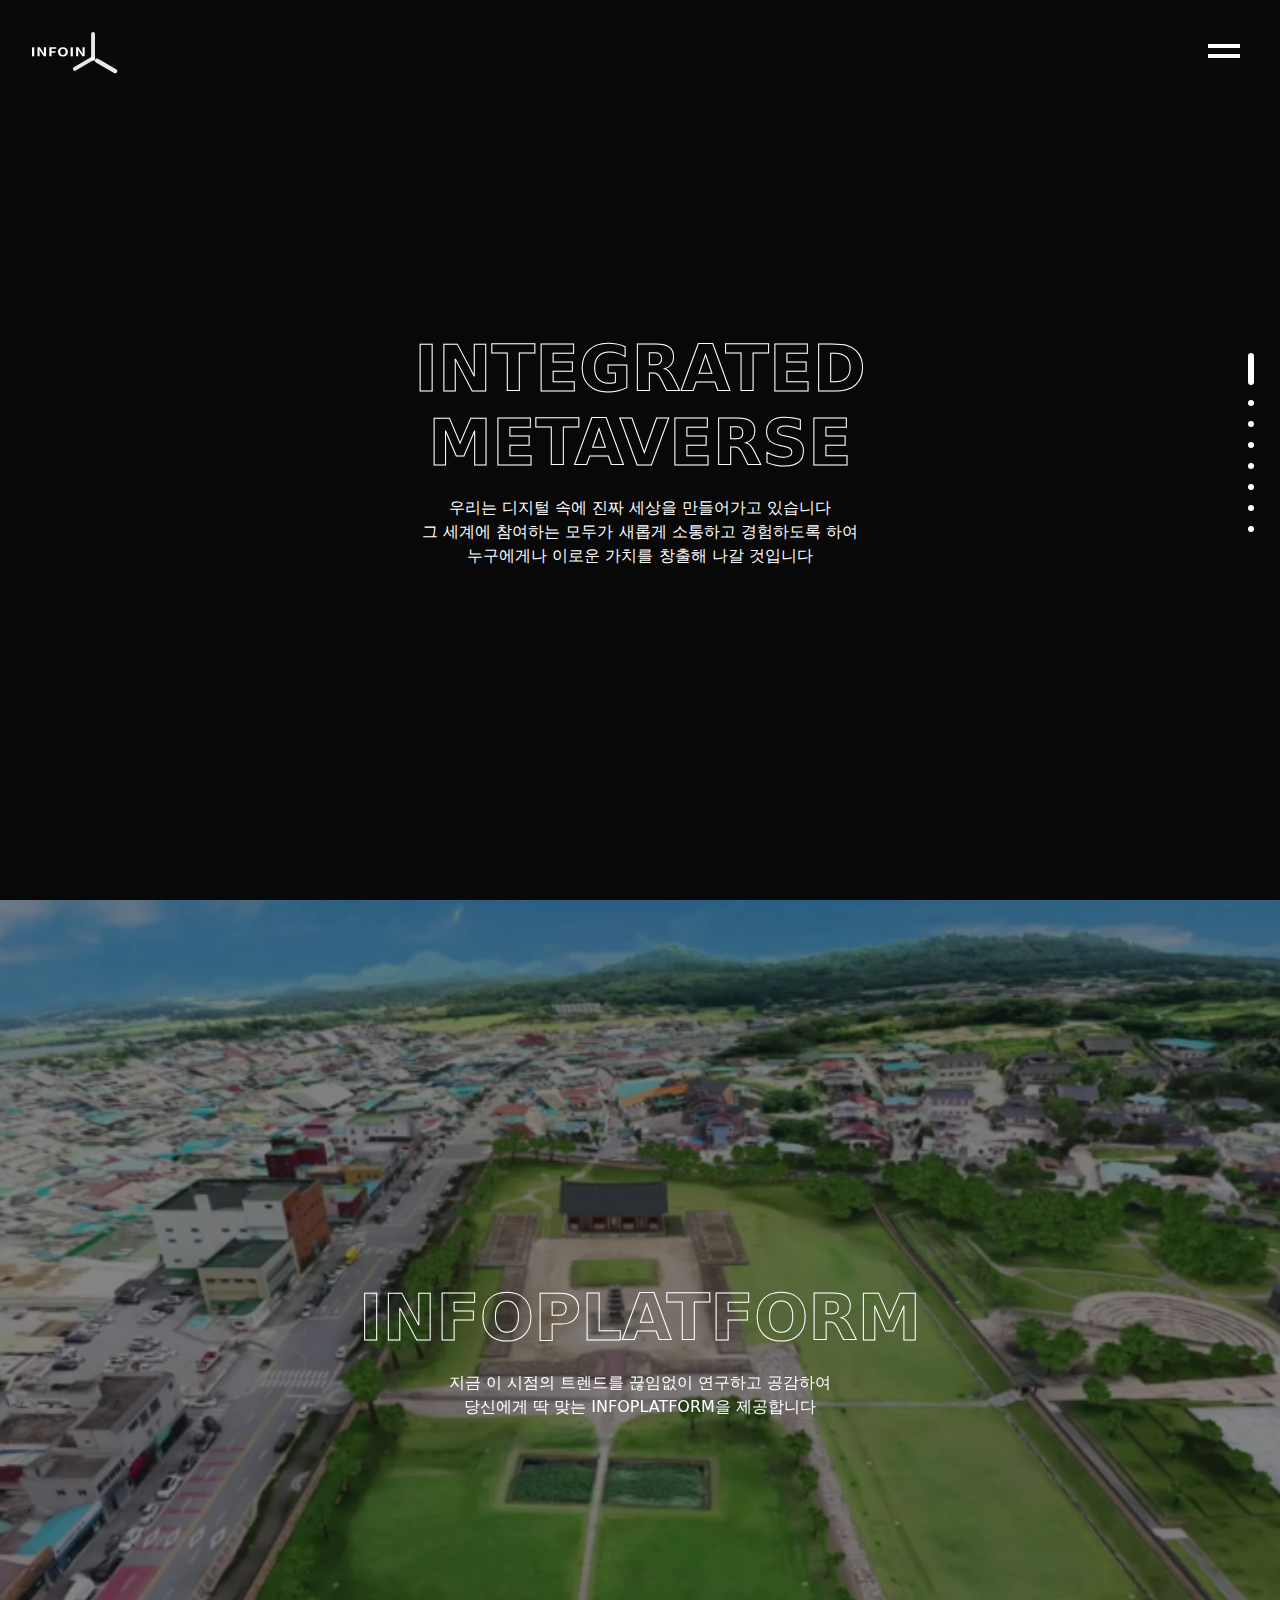
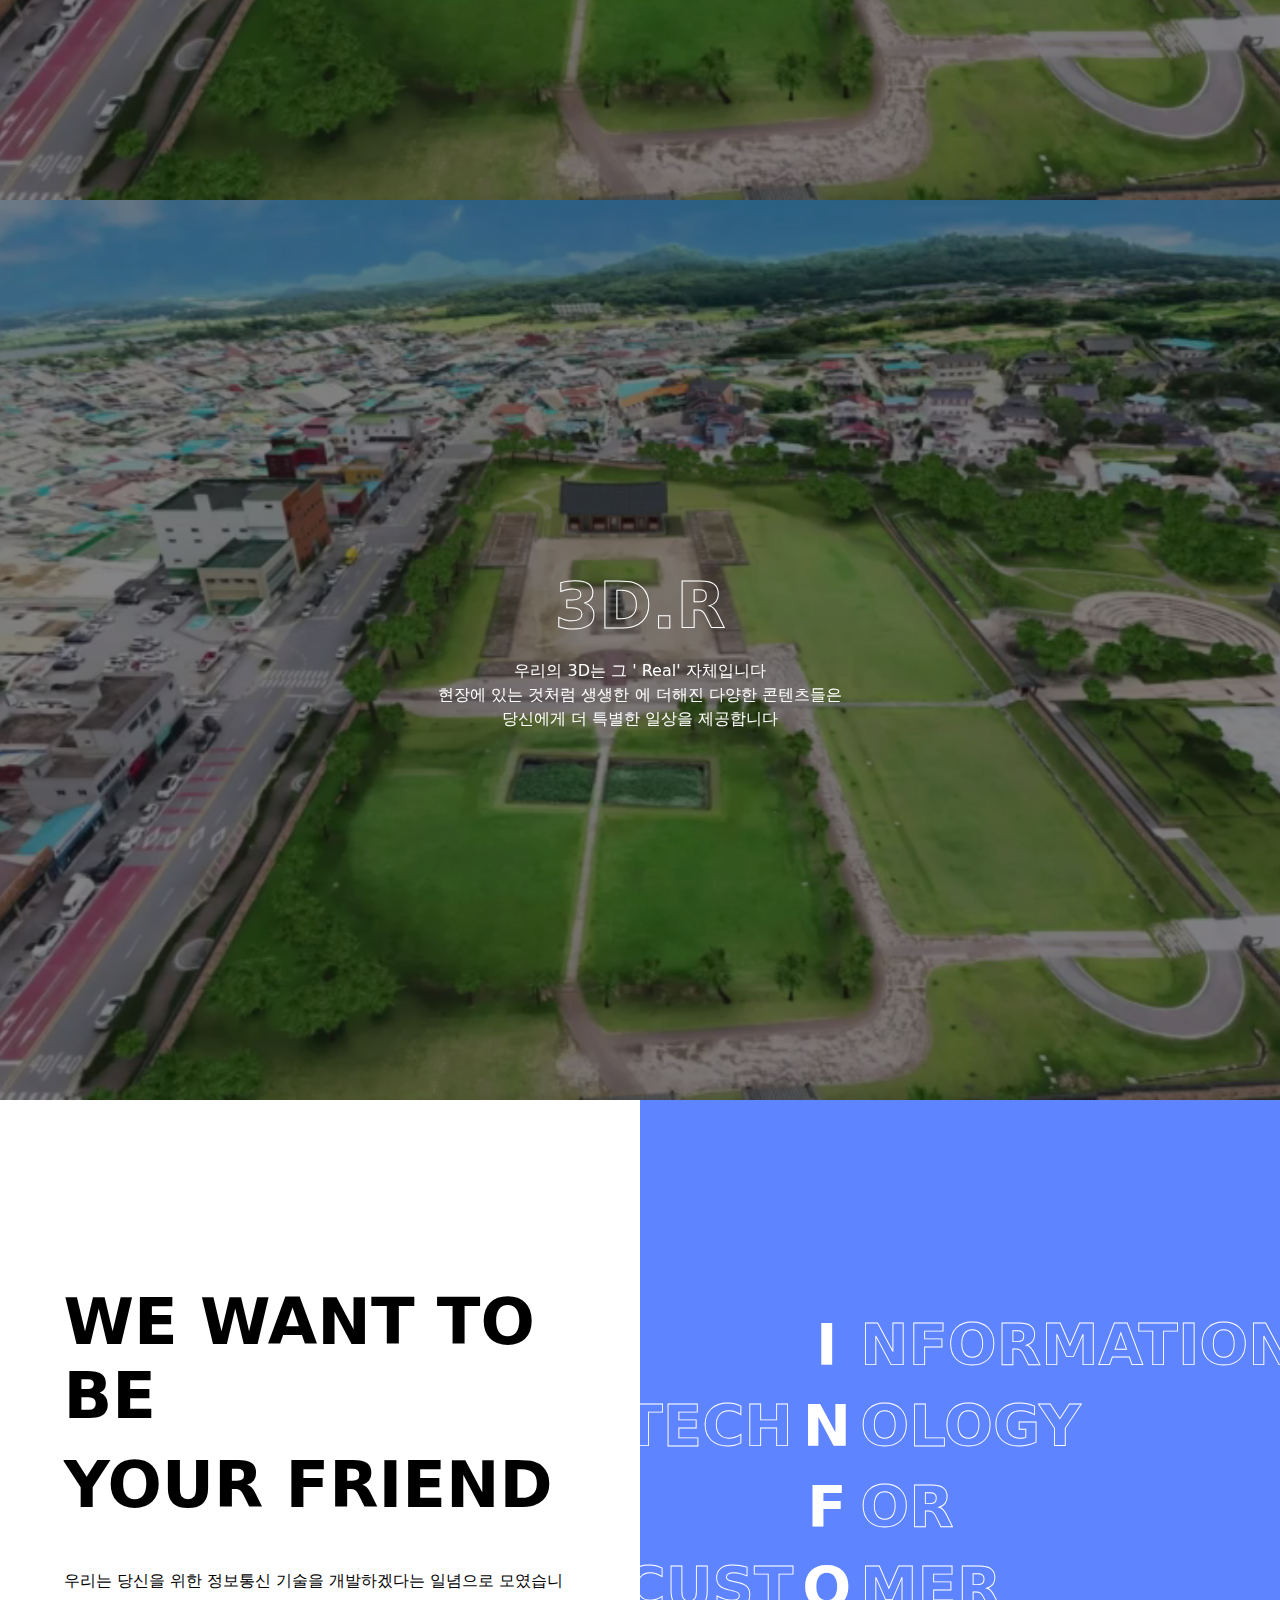
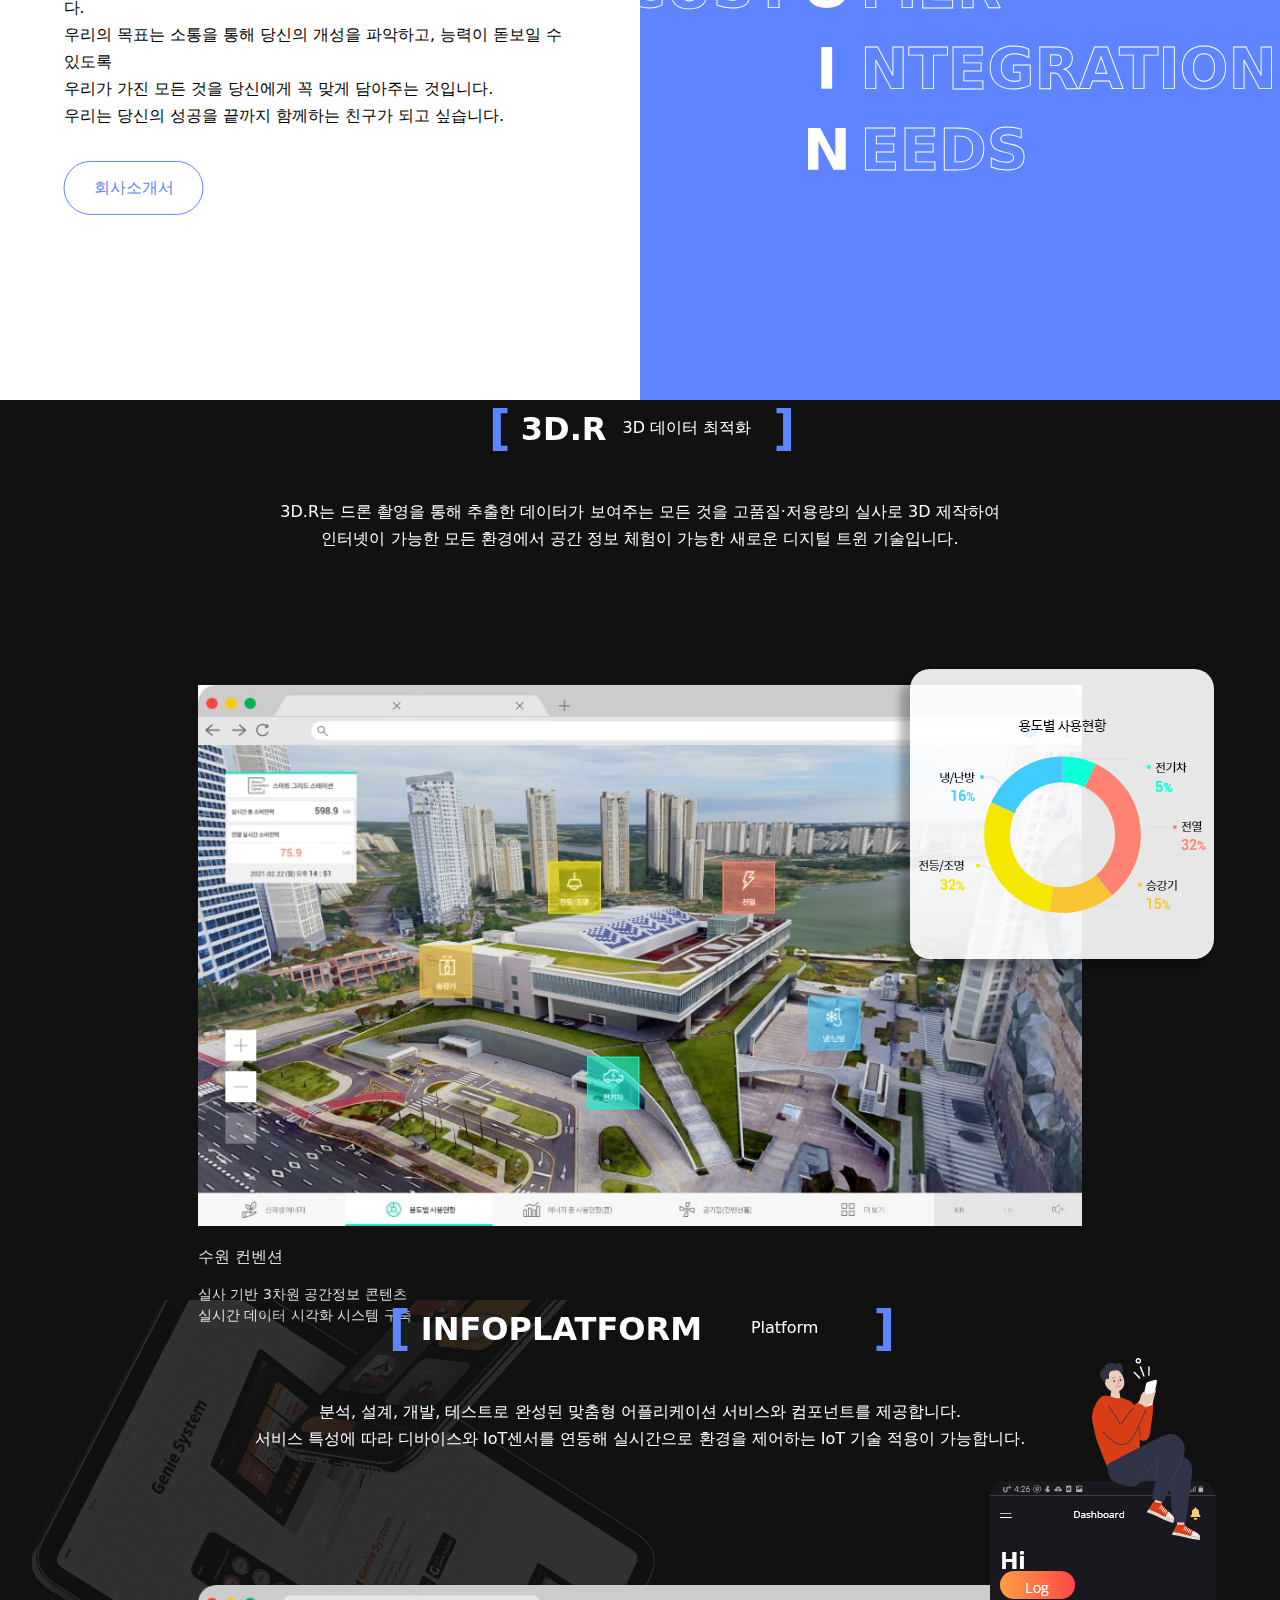
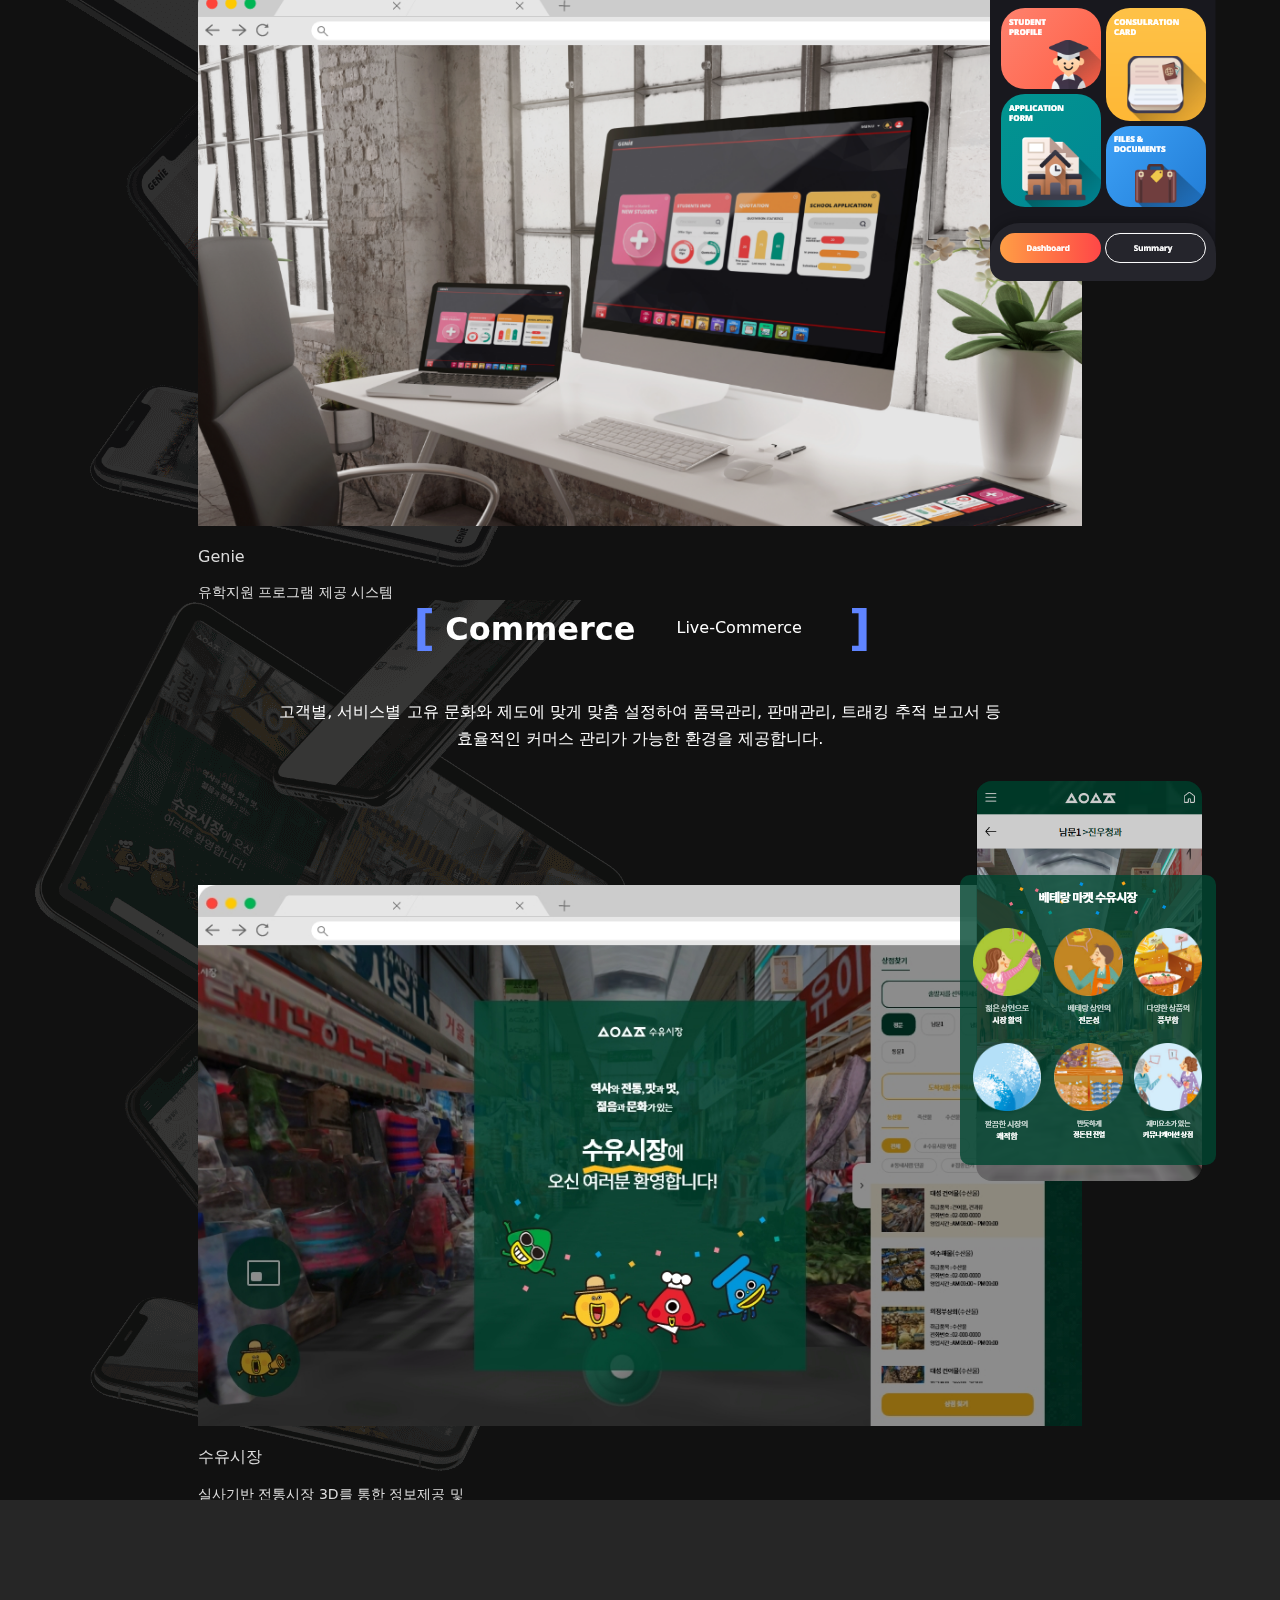
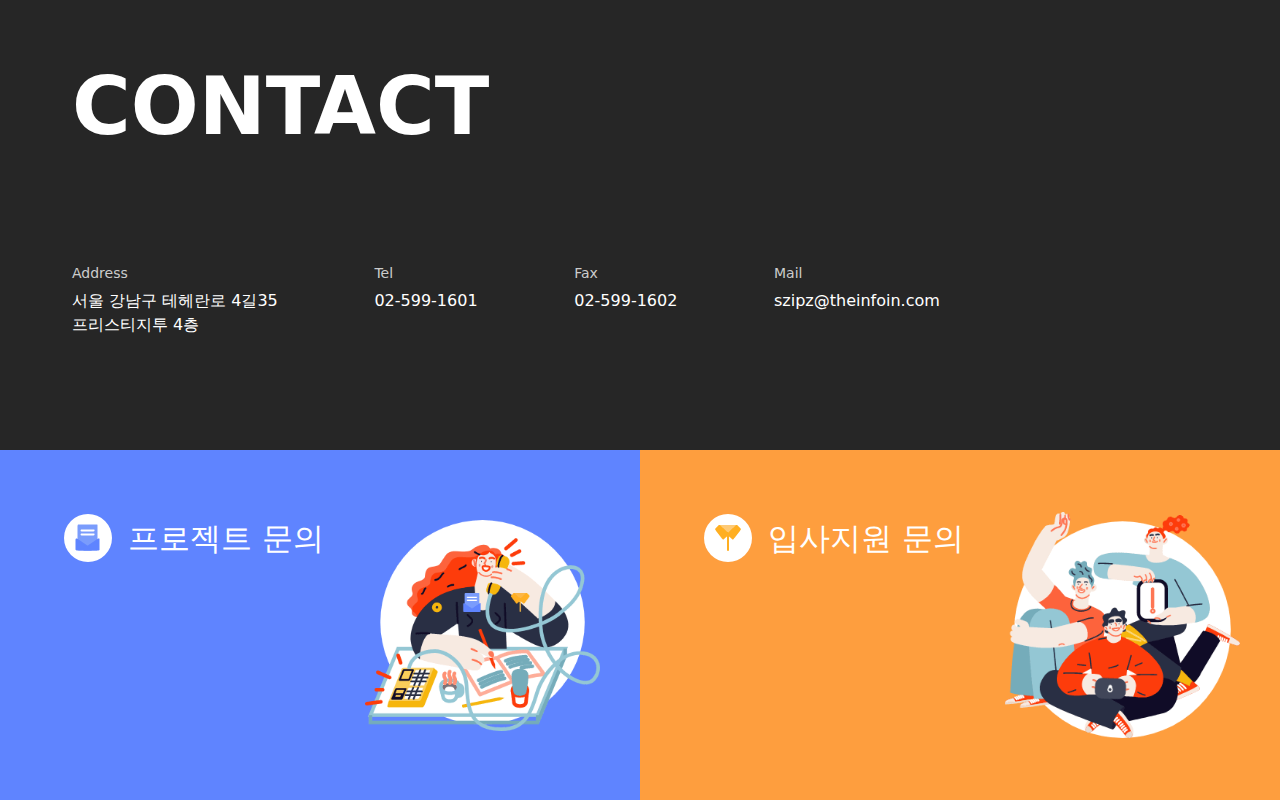
==== index.html @ 0b302ef7 "Add files via upload" ====
<!DOCTYPE html>
<html lang="en">

<head>
  <meta charset="UTF-8">
  <meta http-equiv="X-UA-Compatible" content="IE=edge">
  <meta name="viewport" content="width=device-width, initial-scale=1.0">
  <meta http-equiv="Cache-Control" content="no-cache">
  <link rel="stylesheet" type="text/css" href="css/index.css" />
  <link rel="stylesheet" type="text/css" href="https://cdn.jsdelivr.net/gh/orioncactus/pretendard/dist/web/static/pretendard.css" />
  <script src="https://code.jquery.com/jquery-1.12.4.js"></script>


  <!-- add son -->
  <script type="text/javascript">
    function num_to_str(num) {
      let output = '';
      if (typeof num === 'number') {
        if (num > 10) {
          output += num;
        } else if (num >= 0 && num < 10) {
          output += `0${num}`
        }
      }
      return output;
    }

    window.onload = function () {
      var elm = ".home-section";
      var page4curImgIdx = 0;
      var page5curImgIdx = 0;
      var page6curImgIdx = 0;
      
      // $(window).scroll(function() {
      //   if ($("html,body").is(":animated")) return;

      //   if ($(".quick-nav>li.active").index() == 7) {
      //     var st = $(window).scrollTop();
      //     console.log(st, $(window).height() * 7);
      //     if (st < $(window).height() * 7 + 10) {
      //       $(".quick-nav>li").eq(6).trigger("click");
      //     } 
      //   }
      // });

      $(elm).each(function (index) {
        // 개별적으로 Wheel 이벤트 적용
        var _y;
        $(this).on("touchstart", function(event) {
          var e = event.originalEvent;
          _y = e.touches[0].clientY;
        });
        // .on("touchmove", function(event) {
        //   event.preventDefault();
        //   var e = event.originalEvent;
        //   var y = e.touches[0].clientY;
        //   var dy = _y - y;
        //   console.log(dy);

        //   var moveTop = $(window).scrollTop();
        //   var elmSelecter = $(elm).eq(index);

        //   if (dy > 0) { // 밑으로 스크롤 이동
        //     moveTop = $(elmSelecter).next().offset().top;
        //   } else { // 위로 스크롤 이동
        //     moveTop = $(elmSelecter).prev().offset().top;
        //   }

        //   $("html,body").stop().animate({
        //     scrollTop: moveTop + 'px'
        //   }, {
        //     duration: 800,
        //     complete: function () {}
        //   });

        //   _y = y;
        // }); 

        $(this).on("mousewheel DOMMouseScroll touchmove", function (e) {
          if ($(this).hasClass("cont-section")) {
            if ($("html, body").is(":animated")) e.preventDefault();
            return
          };
          
          if (e.originalEvent.touches) {
            if (e.originalEvent.touches.length != 0) {
              e.preventDefault();
              var y = e.originalEvent.touches[0].clientY;
              var delta = y - _y;
            }
          } else {
            var delta = 0;
            if (!event) event = window.event;
            if (event.wheelDelta) {
              delta = event.wheelDelta / 120;
              if (window.opera) delta = -delta;
            } else if (event.detail) delta = -event.detail / 3;
          }

          var isMoveUp = false;
          var isMoveDown = false;
          var moveTop = $(window).scrollTop();
          var elmSelecter = $(elm).eq(index);

          // if (index != $(elm).length - 1) {
          //   e.preventDefault();
          // } else {
          //   if ($("html, body").is(":animated")) {
          //     e.preventDefault();
          //     return;
          //   }
          // }

          e.preventDefault();
          if ($("html, body").is(":animated")) return;

          // 마우스휠을 위에서 아래로
          if (delta < 0) {
            if ($(elmSelecter).next() != undefined) {
              try {
                moveTop = $(elmSelecter).next().offset().top;
                isMoveUp = false;
                isMoveDown = true;
              } catch (e) {}
            } else {

            }
            // 마우스휠을 아래에서 위로
          } else {
            if ($(elmSelecter).prev() != undefined) {
              try {
                moveTop = $(elmSelecter).prev().offset().top;
                isMoveUp = true;
                isMoveDown = false;
              } catch (e) {}
            }
          }
          
          if (index == 0) {
            if (isMoveDown) {
              var vid = $(".myvideo").eq(1).get(0);
              vid.play();
              var prevVid = $(".myvideo").eq(0).get(0);
              prevVid.pause();
              prevVid.current_time = 0;
            }
          } else if (index == 1) {
            if (isMoveUp && !isMoveDown) {
              var vid = $(".myvideo").eq(0).get(0);
              vid.play();
              var prevVid = $(".myvideo").eq(1).get(0);
              prevVid.pause();
              prevVid.current_time = 0;
            } else if (!isMoveUp && isMoveDown) {
              var vid = $(".myvideo").eq(2).get(0);
              vid.play();
              var prevVid = $(".myvideo").eq(1).get(0);
              prevVid.pause();
              prevVid.current_time = 0;
            }
          } else if (index == 2) {
            if (isMoveUp && !isMoveDown) {
              var vid = $(".myvideo").eq(1).get(0);
              vid.play();
              var prevVid = $(".myvideo").eq(2).get(0);
              prevVid.pause();
              prevVid.current_time = 0;
            } else if (!isMoveUp && isMoveDown) {

              var prevVid = $(".myvideo").eq(2).get(0);
              prevVid.pause();
              prevVid.current_time = 0;

              $(".company-tit").html('');

              let html = '';
              html += '<li>';
              html += '   <a class="active">'
              html += '       <span class="txt">WE WANT TO BE</span>'
              html += '       <span class="line"></span>'
              html += '   </a>'
              html += '</li>'
              html += '<li>';
              html += '   <a class="active">'
              html += '       <span class="txt">YOUR FRIEND</span>'
              html += '       <span class="line"></span>'
              html += '   </a>'
              html += '</li>'
              $(".company-tit").html(html);
            }
          } else if (index == 3) {
            if (isMoveUp && !isMoveDown) {
              var vid = $(".myvideo").eq(2).get(0);
              vid.play();
            } else if (!isMoveUp && isMoveDown) {
              $(".tooltip").text("Solution");
            }

          }
          if (index == 4) {


            // 화면이 위로
            if (isMoveUp && !isMoveDown) {
              $(".tooltip").text("core");
              if (page4curImgIdx != 0) {}
              $(".home-section.home-section-bg .solution-project .scroll-move .scroll-num-top").css("color",
                'hsl(0, 0%, 100%)');






              $(".company-tit").html('');

              let html = '';
              html += '<li>';
              html += '   <a class="active">'
              html += '       <span class="txt">WE WANT TO BE</span>'
              html += '       <span class="line"></span>'
              html += '   </a>'
              html += '</li>'
              html += '<li>';
              html += '   <a class="active">'
              html += '       <span class="txt">YOUR FRIEND</span>'
              html += '       <span class="line"></span>'
              html += '   </a>'
              html += '</li>'
              $(".company-tit").html(html);
              //화면이 아래로
            } else if (!isMoveUp && isMoveDown) {
              $(".solution-project .scroll-move .scroll-num-top").css("color", 'hsl(0, 0%, 100%)');

            }
            var imgF = document.querySelector(".imgF");
            var imgS = document.querySelector(".imgS");

            if (delta < 0) {
              if (page4curImgIdx >= 2) {
                // 화면 이동 0.8초(800)
                $("html,body").stop().animate({
                  scrollTop: moveTop + 'px'
                }, {
                  duration: 800,
                  complete: function () {}
                });
              }
              if (page4curImgIdx < 2) {
                page4curImgIdx++;
              }
            } else {
              if (page4curImgIdx == 0) {
                // 화면 이동 0.8초(800)
                $("html,body").stop().animate({
                  scrollTop: moveTop + 'px'
                }, {
                  duration: 800,
                  complete: function () {}
                });
              }
              if (page4curImgIdx > 0) {
                page4curImgIdx--;
              }
            }
            var target = $(".home-section").eq(index).get(0);
            const solution_desc = $(target).find(".solution-desc");
            let html = '';
            switch (page4curImgIdx) {
              case 0: {
                html += '<p class="solution-tit">';
                html += ' 수원 컨벤션'
                html += '</p>'
                html += '<div class="solution-tit-sub">'
                html += '   <p>실사기반 3D 공간정보 콘텐츠 및</p>'
                html += '   <p>실시간 데이터 시각화 시스템</p>'
                html += '</div>'

                solution_desc.html(html);

                break;
              }
              case 1: {
                html += '<p class="solution-tit">';
                html += ' 백제여유'
                html += '</p>'
                html += '<div class="solution-tit-sub">'
                html += '   <p>공주, 부여 지역 주요 문화재 실사 기반 공간</p>'
                html += '   <p>정보 및 안내 콘텐츠</p>'
                html += '</div>'

                solution_desc.html(html);

                break;
              }
              case 2: {
                html += '<p class="solution-tit">';
                html += ' 봉선로 르 오네뜨 VR'
                html += '</p>'
                html += '<div class="solution-tit-sub">'
                html += '   <p>실사기반 3D 공간정보를 통한</p>'
                html += '   <p>온라인 모델하우스</p>'
                html += '</div>'

                solution_desc.html(html);

                break;
              }
            }
            /*target.style.backgroundImage = `url('img/mockup_info${page5curImgIdx}.png')`*/
            const scrollNum = page4curImgIdx + 1;
            $(target).find(".scroll-num-top").text(num_to_str(page4curImgIdx + 1));
            imgF.src = "./img/sol_3d" + page4curImgIdx + ".png";
            imgS.src = "./img/sol_sub_3d" + page4curImgIdx + ".png";

          } else if (index == 5) {
            var imgF = document.querySelector(".imgF1");
            var imgS = document.querySelector(".imgS1");
            /*if(isMoveDown && !isMoveUp){
              var target = $(".home-section").eq(index + 1).get(0);
              target.style.backgroundImage = "url('img/mockup_info2.png')"
            
            }*/

            if (delta < 0) {
              if (page5curImgIdx >= 2) {
                // 화면 이동 0.8초(800)
                $("html,body").stop().animate({
                  scrollTop: moveTop + 'px'
                }, {
                  duration: 800,
                  complete: function () {}
                });
              }
              if (page5curImgIdx < 2) {
                page5curImgIdx++;
              }
            } else {
              if (page5curImgIdx == 0) {
                // 화면 이동 0.8초(800)
                $("html,body").stop().animate({
                  scrollTop: moveTop + 'px'
                }, {
                  duration: 800,
                  complete: function () {}
                });
              }
              if (page5curImgIdx > 0) {
                page5curImgIdx--;
              }
            }
            var target = $(".home-section").eq(index).get(0);
            const solution_desc = $(target).find(".solution-desc");
            let html = '';
            switch (page5curImgIdx) {
              case 0: {
                html += '<p class="solution-tit">';
                html += ' Genie'
                html += '</p>'
                html += '<div class="solution-tit-sub">'
                html += ' 유학지원 프로그램 제공 시스템'
                html += '</div>'

                solution_desc.html(html);

                break;
              }
              case 1: {
                html += '<p class="solution-tit">';
                html += ' TeuniTeuni'
                html += '</p>'
                html += '<div class="solution-tit-sub">'
                html += ' 어린이 놀이체육 프로그램 제공 시스템'
                html += '</div>'

                solution_desc.html(html);

                break;
              }
              case 2: {
                html += '<p class="solution-tit">';
                html += ' 담양 스마트팜'
                html += '</p>'
                html += '<div class="solution-tit-sub">'
                html += '   ICT를 통한 원격 온실 모니터링 및 농장 유지관리 시스템'
                html += '</div>'

                solution_desc.html(html);

                break;
              }
            }


            $(target).find(".scroll-num-top").text(num_to_str(page5curImgIdx + 1));
            target.style.backgroundImage = `url('img/mockup_info${page5curImgIdx}.png')`
            imgF.src = "./img/sol_info" + page5curImgIdx + ".png";
            imgS.src = "./img/sol_sub_info" + page5curImgIdx + ".png";

          } else if (index == 6) {
            var imgF = document.querySelector(".imgF2");
            var imgS = document.querySelector(".imgS2");
            if (delta < 0) {
              if (page6curImgIdx >= 1) {
                // 화면 이동 0.8초(800)
                $("html,body").stop().animate({
                  scrollTop: moveTop + 'px'
                }, {
                  duration: 800,
                  complete: function () {}
                });
              }
              if (page6curImgIdx < 1) {
                page6curImgIdx++;
              }
            } else {
              if (page6curImgIdx == 0) {
                // 화면 이동 0.8초(800)
                $("html,body").stop().animate({
                  scrollTop: moveTop + 'px'
                }, {
                  duration: 800,
                  complete: function () {}
                });
              }
              if (page6curImgIdx > 0) {
                page6curImgIdx--;
              }
            }

            var target = $(".home-section").eq(index).get(0);

            const solution_desc = $(target).find(".solution-desc");
            let html = '';
            switch (page6curImgIdx) {
              case 0: {
                html += '<p class="solution-tit">';
                html += ' 수유시장'
                html += '</p>'
                html += '<div class="solution-tit-sub">'
                html += '   <p>실사기반 전통시장 3D를 통한 정보제공 및</p>'
                html += '   <p>상품판매 시스템</p>'
                html += '</div>'

                solution_desc.html(html);

                break;
              }
              case 1: {
                html += '<p class="solution-tit">';
                html += ' 미니방가'
                html += '</p>'
                html += '<div class="solution-tit-sub">'
                html += '   <p>실사기반 3D 공간정보를 활용한</p>'
                html += '   <p>숙박예약 시스템</p>'
                html += '</div>'

                solution_desc.html(html);

                break;
              }
            }

            $(target).find(".scroll-num-top").text(num_to_str(page6curImgIdx + 1));
            var corrected_index = page6curImgIdx >= 2 ? 1 : page6curImgIdx;
            target.style.backgroundImage = `url('./img/mockup_co${corrected_index}.png')`
            imgF.src = "./img/sol_co" + page6curImgIdx + ".png";
            imgS.src = "./img/sol_sub_co" + page6curImgIdx + ".png";
          } else {
            // 화면 이동 0.8초(800)
            // var st = $(window).scrollTop();
            // if (st >= $(window).height() * 7) {

            // } else {
            // }
            
            $("html,body").stop().animate({
                scrollTop: moveTop + 'px'
              }, {
                duration: 800,
                complete: function () {}
              }); 
          }



          // var sValule; 
          // document.addEventListener('scroll', function(){
          //   sValue  = document.documentElement.scrollTop /100 ;
          //   var imgValue = Math.floor(sValue % 3);
          //   console.log(imgValue);

          //   var bl = document.querySelector(".home-section-bg");
          //   var imgF = document.querySelector(".imgF");
          //   var imgS = document.querySelector(".imgS");


          //   //console.dir(bl);
          //   imgF.src = "./img/solution_3d"+imgValue+".jpg";
          //   imgS.src = "./img/solution_sub_3d"+imgValue+".jpg";
          // });

        });
      });

      // var _ty = 0;

      // $("body").on("touchstart", function(e) {
      //   _ty = e.originalEvent.touches[0].clientY;
      // }).on("touchmove", function(e) {
      //   var y = e.originalEvent.touches[0].clientY;
      //   var dy = _ty - y;

      //   if (Math.abs(dy) > 10) {
      //     if ($("html, body").is(":animated")) return;

      //     var idx = $(".quick-nav>li.active").index();

      //     // 위로
      //     if (dy > 10) {
      //       if (idx == $(".quick-nav>li").length) return;
      //       idx--;
      //     // 아래로
      //     } else if (dy < -10) {
      //       if (idx == 0) return;
      //       idx++;
      //     }

      //     switch (idx) {
      //       case 0:
      //       case 2:
      //         var vid = $(".myvideo").eq(idx).get(0);
      //         vid.play();
      //         break;
      //       case 1:
              
      //         break;
      //     }

          
      //     _ty = y;
      //   }

      // });
    }
  </script>
  <!-- add son -->

  <title>infoin</title>
</head>

<body>
  <div id="wrap">
    <header id="header">
      <div class="header-main">
        <div class="header-inner">
          <h1 class="main-logo">
            <a href="#none" title="main-home">
              <img src="img/logo.svg" alt="infoin-logo img" />
            </a>
          </h1>
          <nav class="menu-toggle">
            <span class="nav-line"></span>
            <span class="nav-line"></span>
          </nav>
        </div>
      </div>
      <div class="menu-container">
        <div class="menu-content">
          <div class="menu-left">
            <ul>
              <li class="menu-item">
                <a href="#none" title="core">
                  core
                </a>
                <span class="circle"></span>
              </li>
              <li class="menu-item">
                <a href="#none" title="about">
                  about
                </a>
                <span class="circle"></span>
              </li>
              <li class="menu-item">
                <a href="#none" title="solution">
                  solution
                </a>
                <span class="circle"></span>
              </li>
              <li class="menu-item">
                <a href="#none" title="contact">
                  contact
                </a>
                <span class="circle"></span>
              </li>
            </ul>
            <div class="menu-btn">
              <p>
                <a href="http://in4in.com/3d.html" title="3D.R 바로가기">
                  3D.R 바로가기
                </a>
              </p>
              <p>
                <a href="#none" title="DRONVOLAR">
                  DRONVOLAR
                </a>
              </p>
            </div>
          </div>
          <div class="menu-right">
            <div class="menu-logo">
              <div>
                <img src="img/infoin_logo.png" alt="logo" />
              </div>
            </div>
            <div class="menu-com-info">
              <dl class="effect hover">
                <dt>
                  Address
                </dt>
                <dd>
                  <a href="https://map.naver.com/v5/search/%EC%9D%B8%ED%8F%AC%EC%9D%B8/place/37548634?c=14140468.3350683,4508522.0193795,15,0,0,0,dh&placePath=%3Fentry%253Dbmp"
                    title="address">
                    서울 강남구 테헤란로 4길35<br />
                    프리스티지투 4층
                  </a>
                </dd>
              </dl>
              <div class="menu-info">
                <dl class="effect hover">
                  <dt>
                    Tel
                  </dt>
                  <dd>
                    02-599-1601
                  </dd>
                </dl>
                <dl class="effect hover">
                  <dt>
                    Fax
                  </dt>
                  <dd>
                    02-599-1602
                  </dd>
                </dl>
              </div>
              <dl class="effect hover">
                <dt>Mail</dt>
                <dd>
                  <a href="https://mail.google.com/mail/u/0/?fs=1&tf=cm&source=mailto&to=szipz@theinfoin.com"
                    title="mail">
                    szipz@theinfoin.com
                  </a>
                </dd>
              </dl>
              <span class="data">
                개인정보처리방침
              </span>
              <p class="copy">
                Copyright © INFOIN CO.,Ltd. All Rights Reserved.
              </p>
            </div>
          </div>
        </div>
      </div>
    </header>
    <main id="main">
      <ul class="quick-nav">
        <li class="active"></li>
        <li></li>
        <li></li>
        <li></li>
        <li></li>
        <li></li>
        <li></li>
        <li></li>
      </ul>
      <div class="home-main">
        <!-- 1번째 영역 -->
        <section class="home-section">
          <div class="video-frame">
            <video class="myvideo"  src="video/info.mp4" muted autoplay></video>
          </div>
          <div class="home-bg"></div>
          <div class="project-info">
            <h3 class="project-tit">
              <a href="#" title="integrated metaverse">integrated metaverse</a>
            </h3>
            <p class="project-desc">
              우리는 디지털 속에 진짜 세상을 만들어가고 있습니다<br />
              그 세계에 참여하는 모두가 새롭게 소통하고 경험하도록 하여<br />
              누구에게나 이로운 가치를 창출해 나갈 것입니다
            </p>
            <p class="project-desc-mob">
              우리는 디지털 속에 진짜 세상을 만들어가고 있습니다<br />
              그 세계에 참여하는 모두가 새롭게 소통하고 경험하도록 하여 누구에게나 이로운 가치를 창출해 나갈 것입니다
            </p>
          </div>
        </section>
        <!-- 2번째 영역 -->
        <section class="home-section">
          <div class="video-frame">
            <video class="myvideo" src="video/3d.mp4" muted></video>
          </div>
          <div class="home-bg"></div>
          <div class="project-info">
            <h3 class="project-tit">
              <a href="#none" title="integrated metaverse">INFOPLATFORM</a>
            </h3>
            <p class="project-desc">
              지금 이 시점의 트렌드를 끊임없이 연구하고 공감하여<br />
              당신에게 딱 맞는 INFOPLATFORM을 제공합니다
            </p>
            <p class="project-desc-mob">
              지금 이 시점의 트렌드를 끊임없이 연구하고 공감하여<br/>
              당신에게 딱 맞는 INFOPLATFORM을 제공합니다
            </p>
          </div>
        </section>
        <!-- 3번째 영역 -->
        <section class="home-section">
          <div class="video-frame">
            <video class="myvideo" src="video/3d.mp4" muted></video>
          </div>
          <div class="home-bg"></div>
          <div class="project-info">
            <h3 class="project-tit">
              <a href="#" title="integrated metaverse">3D.R</a>
            </h3>
            <p class="project-desc">
              우리의 3D는 그 ' Real' 자체입니다<br />
              현장에 있는 것처럼 생생한 에 더해진 다양한 콘텐츠들은<br />
              당신에게 더 특별한 일상을 제공합니다
            </p>
            <p class="project-desc-mob">
              우리의 3D는 그 ' Real' 자체입니다<br />
              현장에 있는 것처럼 생생한 에 더해진 다양한 콘텐츠들은<br />
              당신에게 더 특별한 일상을 제공합니다
            </p>
          </div>
        </section>
        <!-- 4번째 영역 -->
        <section class="home-section sentence-area active">
          <div class="company-info">
            <div class="company-desc-left">
              <div class="company-text">
                <!--<p class="company-tit">
                  WE WANT TO BE<br/>
                  YOUR FRIEND
                </p>-->
                <div class="com-list">
                  <ul class="company-tit">
                    <li>
                      <a class="active">
                        <span class="txt">WE WANT TO BE</span>
                        <span class="line"></span>
                      </a>
                    </li>
                    <li>
                      <a>
                        <span class="txt">YOUR FRIEND</span>
                        <span class="line"></span>
                      </a>
                    </li>
                  </ul>
                  <p class="company-desc">
                    우리는 당신을 위한 정보통신 기술을 개발하겠다는 일념으로 모였습니다.<br />
                    우리의 목표는 소통을 통해 당신의 개성을 파악하고, 능력이 돋보일 수 있도록<br />
                    우리가 가진 모든 것을 당신에게 꼭 맞게 담아주는 것입니다.<br />
                    우리는 당신의 성공을 끝까지 함께하는 친구가 되고 싶습니다.
                  </p>
                </div>
                <p class="company-btn">
                  <a href="http://in4in.com/3dr_brochure_v4.pdf" title="회사소개서">회사소개서</a>
                </p>
              </div>
            </div>
            <div class="company-desc-right">
              <div class="sentence">
                <div class="column">
                  <p></p>
                  <p>TECH</p>
                  <p></p>
                  <p>CUST</p>
                  <p></p>
                  <p></p>
                </div>
                <div class="main-transition">
                  <p class="letter">I</p>
                  <p class="letter">N</p>
                  <p class="letter">F</p>
                  <p class="letter">O</p>
                  <p class="letter">I</p>
                  <p class="letter">N</p>
                </div>
                <div class="column">
                  <p>NFORMATION</p>
                  <p>OLOGY</p>
                  <p>OR</p>
                  <p>MER</p>
                  <p>NTEGRATION</p>
                  <p>EEDS</p>
                </div>
              </div>
            </div>
          </div>
        </section>
        <!-- 5번째 영역 -->
        <section class="home-section home-section-bg">
          <div class="solution">
            <div class="keyword-box">
              <div class="keyword">
                <p class="keyword-tit">3D.R</p>
                <div class="words-box">
                  <ul class="words">
                    <li>3D 데이터 최적화</li>
                    <li>드론 촬영</li>
                    <li>3D&loT 융복합</li>
                    <li>VR/AR 콘텐츠</li>
                  </ul>
                </div>
              </div>
            </div>
            <div class="keyword-info">
              3D.R는 드론 촬영을 통해 추출한 데이터가 보여주는 모든 것을 고품질·저용량의 실사로 3D 제작하여<br />
              인터넷이 가능한 모든 환경에서 공간 정보 체험이 가능한 새로운 디지털 트윈 기술입니다.
            </div>
          </div>
          <div class="solution-project">
            <div class="scroll-move">
              <div class="scroll-num scroll-num-top">01</div>
              <div class="scroll-bar">
                <div>
                  <img src="img/mouse.png">
                </div>
              </div>
              <div class="scroll-num scroll-num-bottom">03</div>
            </div>
            <div class="solution-imgArea">
              <div class="solution-img main-img0">
                <img class="imgF" src="img/solution_3d0.jpg" alt="solution_3d0 img" />
                <div class="solution-info">
                  <div class="solution-text">
                    <div class="solution-desc">
                      <p class="solution-tit">
                        수원 컨벤션
                      </p>
                      <div class="solution-tit-sub">
                        <p>실사 기반 3차원 공간정보 콘텐츠</p>
                        <p>실시간 데이터 시각화 시스템 구축</p>
                      </div>
                    </div>
                  </div>
                </div>
              </div>
            </div>
          </div>
          <div class="illust-img">
            <img src="img/people.png" alt="illust img" />
          </div>
          <!--
          <div class="solution-info">
            <div class="solution-text">
              <div class="solution-desc">
                <p class="solution-tit">
                  수원 컨벤션
                </p>
                <div class="solution-tit-sub">
                  <p>실사 기반 3차원 공간정보 콘텐츠</p>
                  <p>실시간 데이터 시각화 시스템 구축</p>
                </div>
              </div>
            </div>
          </div>
          -->
          <div class="solution_sub-imgArea">
            <div class="solution_sub-img sub-img0">
              <img class="imgS" src="img/solution_sub_3d0.png" alt="/solution_sub_3d0" />
            </div>
          </div>
        </section>
        <!-- 6번째 영역 -->
        <section class="home-section home-info-mockup">
          <div class="solution">
            <div class="keyword">
              <p class="keyword-tit">INFOPLATFORM</p>
              <div class="words-box">
                <ul class="words">
                  <li>Platform</li>
                  <li>Big Data</li>
                  <li>Process</li>
                  <li>Development lot</li>
                </ul>
              </div>
            </div>
            <div class="keyword-info">
              분석, 설계, 개발, 테스트로 완성된 맞춤형 어플리케이션 서비스와 컴포넌트를 제공합니다. <br />
              서비스 특성에 따라 디바이스와 IoT센서를 연동해 실시간으로 환경을 제어하는 IoT 기술 적용이 가능합니다.
            </div>
          </div>
          <div class="solution-project">
            <div class="scroll-move">
              <div class="scroll-num scroll-num-top">01</div>
              <div class="scroll-bar">
                <div>
                  <img src="img/mouse.png">
                </div>
              </div>
              <div class="scroll-num scroll-num-bottom">03</div>
            </div>
            <div class="solution-imgArea">
              <div class="solution-img main-img0">
                <img class="imgF1" src="img/sol_info0.png" alt="solution_3d0 img" />
                <div class="solution-info">
                  <div class="solution-text">
                    <div class="solution-desc">
                      <p class="solution-tit">
                        Genie
                      </p>
                      <div class="solution-tit-sub">
                        유학지원 프로그램 제공 시스템
                      </div>
                    </div>
                  </div>
                </div>
              </div>
            </div>
          </div>
          <!--
          <div class="solution-info">
            <div class="solution-text">
              <div class="solution-desc">
                <p class="solution-tit">
                  Genie
                </p>
                <div class="solution-tit-sub">
                  유학지원 프로그램 제공 시스템
                </div>
              </div>
            </div>
          </div>
          -->
          <div class="solution_sub-imgArea">
            <div class="solution_sub-img sub-img0">
              <img class="imgS1" src="img/sol_sub_info0.png" alt="/solution_sub_3d0" />
            </div>
          </div>
        </section>
        <!-- 7번째 영역 -->
        <section class="home-section home-co-mockup">
          <div class="solution">
            <div class="keyword">
              <p class="keyword-tit">Commerce</p>
              <div class="words-box">
                <ul class="words">
                  <li>Live-Commerce</li>
                  <li>Reservation</li>
                  <li>결제시스템 분석 및 보고</li>
                  <li>검색관리</li>
                </ul>
              </div>
            </div>
            <div class="keyword-info">
              고객별, 서비스별 고유 문화와 제도에 맞게 맞춤 설정하여 품목관리, 판매관리, 트래킹 추적 보고서 등<br />
              효율적인 커머스 관리가 가능한 환경을 제공합니다.
            </div>
          </div>
          <div class="solution-project">
            <div class="scroll-move">
              <div class="scroll-num scroll-num-top">01</div>
              <div class="scroll-bar">
                <div>
                  <img src="img/mouse.png">
                </div>
              </div>
              <div class="scroll-num scroll-num-bottom">03</div>
            </div>
            <div class="solution-imgArea">
              <div class="solution-img main-img0">
                <img class="imgF2" src="img/sol_co0.jpg" alt="solution_3d0 img" />
                <div class="solution-info">
                  <div class="solution-text">
                    <div class="solution-desc">
                      <p class="solution-tit">
                        수유시장
                      </p>
                      <div class="solution-tit-sub">
                        <p>실사기반 전통시장 3D를 통한 정보제공 및</p>
                        <p>상품판매 시스템</p>
                      </div>
                    </div>
                  </div>
                </div>
              </div>
            </div>
          </div>
          <!--
          <div class="solution-info">
            <div class="solution-text">
              <div class="solution-desc">
                <p class="solution-tit">
                  수유시장
                </p>
                <div class="solution-tit-sub">
                  <p>실사기반 전통시장 3D를 통한 정보제공 및</p>
                  <p>상품판매 시스템</p>
                </div>
              </div>
            </div>
          </div>
         -->
          <div class="solution_sub-imgArea">
            <div class="solution_sub-img sub-img0">
              <img class="imgS2" src="img/sol_sub_co0.png" alt="/solution_sub_3d0" />
            </div>
          </div>
        </section>
        <!-- 8번째 영역 -->
        <section class="home-section cont-section">
          <div class="cont-main">
            <div class="cont-info">
              <h3 class="cont-tit">contact</h3>
              <div class="cont-com-info">
                <dl class="effect hover">
                  <dt>
                    Address
                  </dt>
                  <dd>
                    <a href="https://map.naver.com/v5/search/%EC%9D%B8%ED%8F%AC%EC%9D%B8/place/37548634?c=14140468.3350683,4508522.0193795,15,0,0,0,dh&placePath=%3Fentry%253Dbmp"
                      title="address">
                      서울 강남구 테헤란로 4길35<br />
                      프리스티지투 4층
                    </a>
                  </dd>
                </dl>
                
                <dl class="effect hover">
                  <dt>
                    Tel
                  </dt>
                  <dd>
                    02-599-1601
                  </dd>
                </dl>
                <dl class="effect hover">
                  <dt>
                    Fax
                  </dt>
                  <dd>
                    02-599-1602
                  </dd>
                </dl>
           
                <dl class="effect hover">
                  <dt>Mail</dt>
                  <dd>
                    <a href="https://mail.google.com/mail/u/0/?fs=1&tf=cm&source=mailto&to=szipz@theinfoin.com"
                      title="mail">
                      szipz@theinfoin.com
                    </a>
                  </dd>
                </dl>
              </div>
            </div>
            <div class="cont-user">
              <div class="contact cont-inq">
                <div class="pro-tit">
                  <div class="call">
                    <img src="img/call_left.png" alt="call img">
                  </div>
                  <p class="inq-text">프로젝트 문의</p>
                  <!-- <p class="circle-bg0"></p> -->
                </div>
                <!--
                <div class="cont-img">
                  <p class="circle-bg0"></p>
                </div>
                --> 
              </div>
              <div class="contact apply_inq">
                <div class="pro-tit">
                  <div class="call">
                    <img src="img/call_right.png" alt="call img">
                  </div>
                  <p class="inq-text">입사지원 문의</p>
                  <!-- <p class="circle-bg1"></p> -->

                </div>
                <!--
                <div class="cont-img">
                  <p class="circle-bg1"></p>
                </div>
                -->
              </div>
            </div>
          </div>
        </section>
        <!-- 9번째 영역 -->
        <section class="cont-project cont hide">
          <div class="cont-top">
            <div class="cont-inner">
              <div class="cont-inner-tit">
                Be an INFOIN'S <span>PEOPLE</span>
              </div>
              <div class="cont-com-info">
                <dl class="effect hover">
                  <dt>
                    Address
                  </dt>
                  <dd>
                    <a href="https://map.naver.com/v5/search/%EC%9D%B8%ED%8F%AC%EC%9D%B8/place/37548634?c=14140468.3350683,4508522.0193795,15,0,0,0,dh&placePath=%3Fentry%253Dbmp"
                      title="address">
                      서울 강남구 테헤란로 4길35<br />
                      프리스티지투 4층
                    </a>
                  </dd>
                </dl>
                
                <dl class="effect hover">
                  <dt>
                    Tel
                  </dt>
                  <dd>
                    02-599-1601
                  </dd>
                </dl>
                <dl class="effect hover">
                  <dt>
                    Fax
                  </dt>
                  <dd>
                    02-599-1602
                  </dd>
                </dl>
           
                <dl class="effect hover">
                  <dt>Mail</dt>
                  <dd>
                    <a href="https://mail.google.com/mail/u/0/?fs=1&tf=cm&source=mailto&to=szipz@theinfoin.com"
                      title="mail">
                      szipz@theinfoin.com
                    </a>
                  </dd>
                </dl>
              </div>
            </div>
            <div class="illustImg illust0">
              <img src="img/illust0.png" alt="일러스트" />
            </div>
          </div>
          <div class="cont-bottom">
            <div class="illustImg illust-bg">
              <img src="img/illust_bg.png" alt="일러스트" />
            </div>
            <div class="illustImg illust1">
              <img src="img/illust1.png" alt="일러스트" />
            </div>
            <div class="illustImg illust2">
              <img src="img/illust2.png" alt="일러스트" />
            </div>
            <div class="cont-formArea">
              <div class="form-text-mob">
                <h3 class="form-tit">
                  contact project
                </h3>
                <p class="form-desc">
                  사람을 위한 기술을 만들어 나가는 인포인은 여러분의 생각을 귀담아 듣고<br />
                  이해하여 필요한 서비스와 정확한 솔루션을 제공합니다 .
                </p>
              </div>
              <form id="cont-form" action="#none" methid="post">
                <fieldset>
                  <legend>프로젝트문의</legend>
                  <div class="form-inner" id="contactDiv">
                    <div class="form-text">
                      <h3 class="form-tit">
                        contact project
                      </h3>
                      <p class="form-desc">
                        사람을 위한 기술을 만들어 나가는 인포인은 여러분의 생각을 귀담아 듣고<br />
                        이해하여 필요한 서비스와 정확한 솔루션을 제공합니다 .
                      </p>
                    </div>
                    <div class="user-info">
                      <div class="info">
                        <div class="info-person">
                          <div class="col-01">
                            <span class="size">회사명</span>은
                          </div>
                          <input type="text" name="com_name" /><span class="alert-img"></span>
                          <div class="col-02"> &nbsp;이고,</div>
                        </div>
                        <p class="alert-text alert-name">회사명을 25자 이내로 작성해주세요.</p>
                        <div class="info-person">
                          <div class="col-01"><span class="size">연락처</span>는 </div>
                          <input type="text" name="com_tel" maxlength='13'/><span class="alert-img"></span>
                          <div class="col-02">입니다.</div>
                        </div>
                        <p class="alert-text alert-tel">유효한 연락처 형식이 아닙니다.</p>
                        <div class="info-person">
                          <div class="col-01">
                            <span class="size">이메일</span>은 
                          </div>
                          <input type="text" name="com_email" /><span class="alert-img"></span>
                          <div class="col-02">입니다.</div>
                        </div>
                        <p class="alert-text alert-email">유효한 이메일 형식이 아닙니다.</p>
                      </div>
                      <!--mobile--->
                      <div class="info-mob">
                        <p>
                          <label for="com-name">회사명</label>
                         <input type="text" name="com_name_m" />
                        </p>
                        <p>
                          <label for="com-tel">연락처</label>
                          <input type="text" name="com_tel_m" maxlength='13'/>
                        </p>
                        <p>
                          <label for="com-email">이메일</label>
                          <input type="text" name="com_email_m" />
                        </p>
                      </div>
                      <!---->
                      <div class="chkBox">
                        <p>문의할 프로젝트를 선택하세요.</p>
                        <!--<input type="checkbox" name="com_inquiry" value="2"><label for="3D 콘텐츠">3D 콘텐츠</label>
                        <input type="checkbox" name="com_inquiry" value="4"><label for="메타버스 제작">메타버스 제작</label>
                        <input type="checkbox" name="com_inquiry" value="8"><label for="소프트웨어 제작">소프트웨어 제작</label>
                        <input type="checkbox" name="com_inquiry" value="16"><label for="드론 촬영">드론 촬영</label>
                        <input type="checkbox" name="com_inquiry" value="32"><label for="기타">기타</label>-->
                        <div class="chk_menu">
                          <input type="checkbox" name="com_inquiry" value="2"><label for="3D 콘텐츠">3D 콘텐츠</label>
                        </div>
                        <div class="chk_menu">
                          <input type="checkbox" name="com_inquiry" value="4"><label for="메타버스 제작">메타버스 제작</label>
                        </div>
                        <div class="chk_menu">
                          <input type="checkbox" name="com_inquiry" value="8"><label for="소프트웨어 제작">소프트웨어 제작</label>
                        </div>
                        <div class="chk_menu">
                          <input type="checkbox" name="com_inquiry" value="16"><label for="드론 촬영">드론 촬영</label>
                        </div>
                        <div class="chk_menu">
                          <input type="checkbox" name="com_inquiry" value="32"><label for="기타">기타</label>
                        </div>
                      </div>
                      <div class="chkBox-mob">
                        <p>문의할 프로젝트를 선택하세요.</p>
                        <div class="chk_menu">
                          <input type="checkbox" name="com_inquiry_m" value="2"><label for="3D 콘텐츠">3D 콘텐츠</label>
                        </div>
                        <div class="chk_menu">
                          <input type="checkbox" name="com_inquiry_m" value="4"><label for="메타버스 제작">메타버스 제작</label>
                        </div>
                        <div class="chk_menu">
                          <input type="checkbox" name="com_inquiry_m" value="8"><label for="소프트웨어 제작">소프트웨어 제작</label>
                        </div>
                        <div class="chk_menu">
                          <input type="checkbox" name="com_inquiry_m" value="16"><label for="드론 촬영">드론 촬영</label>
                        </div>
                        <div class="chk_menu">
                          <input type="checkbox" name="com_inquiry_m" value="32"><label for="기타">기타</label>
                        </div>
                      </div>
                      <div class="textArea">
                        <p>의뢰내용은 아래와 같아요.</p>
                        <textarea id="textarea0" name="com_content"></textarea>
                      </div>
                      <div class="fileArea">
                        <p class="fileText">검토할 파일을 첨부할게요</p>
                        <div class="file">
                          <label for="contactFile">
                            <span class="file-img">
                              <img src="img/file.png" alt="file img" />
                            </span>
                          </label>
                          <input type="file" id="contactFile" name="uploaded_file" accept=".pdf,.hwp,.zip,.jpg,.jpeg,.ppt,.xls,.doc,.hwp">
                          
                        </div>
                      </div>
                      <div class="agreement agreement2">
                        <input type="checkbox" name="agreed" /><label for="agreement">&nbsp;<span class="bold">개인정보
                        처리방침</span>에 동의합니다.<span class="red">&nbsp;(필수)</span></label>
                      </div>
                      <div class="btnArea">
                        <input id="button1" class="cont-button" type="button" value="뒤로가기" title="뒤로가기" />
                        <input id="button2" class="cont-button" type="submit" value="의뢰하기" title="의뢰하기" />
                      </div>
                    </div>
                  </div>
                </fieldset>
              </form>
            </div>
          </div>
        </section>
        <!-- 10번째 영역 -->
        <section class="cont-project apply hide">
          <div class="cont-top">
            <div class="cont-inner hide">
              <div class="cont-inner-tit">
                Be an INFOIN'S <span>PEOPLE</span>
              </div>
              <div class="cont-com-info">
                <dl>
                  <dt>Address</dt>
                  <dd class="rotate">
                    <a data-link="서울 강남구 테헤란로 4길35
                    프리스티지투 4층">서울 강남구 테헤란로 4길35<br/>
                    프리스티지투 4층</a>
                  </dd>
                </dl>
                <dl>
                  <dt>Tel</dt>
                  <dd class="rotate">
                    <a data-link="02-599-1601">02-599-1601</a>
                  </dd>
                </dl>
                <dl>
                  <dt>Fax</dt>
                  <dd class="rotate">
                    <a data-link="02-599-1602">02-599-1602</a>
                  </dd>
                </dl>
                <dl>
                  <dt>Mail</dt>
                  <dd class="rotate">
                    <a data-link="szipz@theinfoin.com">szipz@theinfoin.com</a>
                  </dd>
                </dl>
              </div>
            </div>
            <div class="apply-content">
              <div class="apply-text">
                <p class="apply-tit">contact crew</p>
                <p class="apply-info">
                  인포인 입사지원을 환영합니다.<br/>
                  인포인은 오늘보다 더 나은 내일을 위해 함께할 당신을 기다리고 있습니다.
                </p>
              </div>
              <div class="illustImg illust3">                      
                <img src="img/illust3.png" alt="일러스트"/>                      
              </div>
              <p class="motion">
                <img src="img/triangle.png" alt="triangle 이미지"/>
              </p>
              <!--mobile-->
              <div class="form-container-mob">
                <form id="apply_form" action="#none" method="post">
                  <fidelset>
                    <legend>입사지원</legend>
                    <div class="apply-form">
                      <div class="survey">
                        <div class="survey-title">
                          <span class="num">01</span>
                          <span class="question">지원 분야를 선택해 주세요.</span>
                        </div>
                        <div class="survey_item">
                          <div class="survey_item_chk">
                            <div class="chk_menu">
                              <input type="checkbox" name="inquiry_m" value="2"><label for="item1">경영/전략 기획자</label>
                            </div>
                            <div class="chk_menu">
                              <input type="checkbox" name="inquiry_m" value="8"><label for="item3">UI/UX designer</label>
                             </div>
                            <div class="chk_menu">
                              <input type="checkbox" name="inquiry_m" value="16"><label for="item4">Content - Designer</label>
                            </div>
                            <div class="chk_menu">
                              <input type="checkbox" name="inquiry_m" value="64"><label for="item6">Back - end 개발자</label>
                            </div>
                            <div class="chk_menu">
                              <input type="checkbox" name="inquiry_m" value="32"><label for="item5">Publisher</label>
                            </div>
                            <div class="chk_menu">
                              <input type="checkbox" name="inquiry_m" value="128"><label for="item7">Content기획자</label>
                            </div>
                            <div class="chk_menu">
                              <input type="checkbox" name="inquiry_m" value="512"><label for="item9">Web - Designer</label>
                            </div>
                            <div class="chk_menu">
                              <!--
                              <input type="checkbox" name="inquiry" value="1024"><label for="item10">3D modeling designer</label>
                              -->
                              <input type="checkbox" name="inquiry_m" value="1024"><label for="item10">3D modeling</label>
                            </div>
                            <div class="chk_menu">
                              <input type="checkbox" name="inquiry_m" value="4096"><label for="item12">Front - end 개발자</label>
                            </div>
                            <div class="chk_menu">
                              <input type="checkbox" name="inquiry_m" value="2048"><label for="item11">정보 보안</label>
                            </div>
                          </div>
                         
                          
                        
                        </div>
                      </div>
  
                    </div>
                    <div class="survey">
                      <div class="survey-title">
                        <span class="num">02</span>
                        <span class="question">기본 정보를 입력해 주세요.</span>
                      </div>
                      <!--<span class="alert-text">성명을 25자 이내로 작성해주세요.</span>-->
                      <div class="survey_item survey_item1">
  
                        <input id="file0" class="infoP" type="text" placeholder="이름을 입력해주세요" name="name_m" disabled/>
                        <span
                          class="alert hide"></span>
  
                        <input class="infoP" type="text" placeholder="연락처" name="contact_m" maxlength='13' disabled/>
                        <span class="alert alertR hide"></span>
  
                        <!--<span class="alert alert0"></span>-->
                      </div>
                      <div class="survey_item survey_item2">
                        <input class="infoP" type="text" placeholder="이메일" name="email_m" disabled/>
                        <span class="alert hide"></span>
  
                        <!--<span class="alert "></span>-->
                        <input class="infoP" type="text" placeholder="출근 가능일" name="commuteDay_m" maxlength="10" disabled/>
                        <span class="alert alertR hide"></span>
  
                        <!--<span class="alert alert0"></span>-->
  
                      </div>
                    </div>
                    <div class="survey">
                      <!--<span class="num">03</span>
                      <span class="question">직무와 관련된 서류를 첨부해 주세요.</span>
                      <p class="file_ex">첨부파일(PDF,ZIP,JPG,PPT,XLS,DOC,HWP / 최대 10MB)</p>
                      <div class="survey_item">             
                        <input class="infoF" type="file" placeholder="이력서" name="resume"/>
                        <input type="file" placeholder="자기소개서" name="selfIntro"/>
                      </div>
                      <div class="survey_item">
                        <input type="file" placeholder="포트폴리오" name="portfolio"/>
                        <input type="file" placeholder="사이트 URL" name="url"/>
                      </div>-->
                      <div class="survey-title">
                        <span class="num">03</span>
                        <span class="question">직무와 관련된 서류를 첨부해 주세요.</span>
                        <p class="file_ex">첨부파일(PDF,ZIP,JPG,PPT,XLS,DOC,HWP / 최대 10MB)</p>
                      </div>
                      
                      <div class="survey_item">
                          <div class="file-user">
                            <input id="mob-file0" type="file" name="resume"/>
                            <label for="mob-file0">
                              이력서
                              <span class="file-img apply-file">
                                <img src="img/file.png" alt="file img"/>
                              </span>
                            </label>
                            <input id="mob-file1" type="file" placeholder="자기소개서" name="selfIntro"/>
                            <label for="mob-file1">
                              자기소개서
                              <span class="file-img apply-file1">
                                <img src="img/file.png" alt="file img"/>
                              </span>
                            </label>
                          </div>
                      </div>
                      <div class="survey_item">
                        <div class="file-user">
                          <input id="mob-file2" type="file" placeholder="포트폴리오" name="portfolio"/>
                          <label for="mob-file2">
                            포트폴리오
                            <span class="file-img">
                              <img src="img/file.png" alt="file img"/>
                            </span>
                          </label>
                      
                          <input id="mob-file3" type="file" placeholder="사이트 URL" name="url"/>
                          <label for="mob-file3">
                            사이트 URL
                            <span class="file-img apply-file1">
                              <img src="img/file.png" alt="file img"/>
                            </span>
                          </label>
                        </div>
                      </div>
                    </div> 
                    <div class="survey">
                      <div class="survey-title">
                        <span class="num">04</span>
                        <span class="question">추가하고 싶은 내용이 있으면 적어주세요.</span>
                        </div>
                      <div class="textarea"><textarea id="textarea1" name="content_m"
                          placeholder="지원동기, 입사 후 포부 등 추가하고 싶은 내용이 있으면 적어주세요." disabled></textarea></div>
                    </div>
                    <div class="agreement">
                      <input class="popup-open"  type="checkbox" name="resume_agreed_m" disabled/><label for="agreement">&nbsp;<span class="bold">개인정보
                          처리방침</span>에 동의합니다.<span class="red">&nbsp;(필수)</span></label>
  
                    </div>
                    <div class="btnArea">
                      <input id="mob-button1" type="button" value="뒤로가기" title="뒤로가기"/>
                      <input id="mob-button2" type="submit" value="지원하기" title="지원하기"/>
                    </div>
                  </fidelset>
                </form>
                <div class="popup-wrap" id=popup>
                  <div class="popup-container">
                    <div class="popup-body">
                        
                      <p class="modal-title">개인정보 수집 및 이용에 해한 안내</p>
                  
                      <div class="modal-contentBox">
                        <p>
                          (주)인포인(이하 회사)는 이용자의 개인정보보호를 매우 중요시하며, 『정보통신망 이용촉진 및 정보보호에 관한 법률』, 『개인정보보호법』등 개인정보보호 관련 규정을 준수하고 있습니다. 회사는 본 개인정보취급방침을 통하여 이용자에게서 제공받은 개인정보를 취급하는데 있어서 취해지는 조치들을 알려드립니다.
                        </p>
                        <p>
                          회사의 대인정보취급방침은 다음과 같은 내용을 담고 있습니다.
                        </p>
                        <p class="modal-content">
                          1.  개인정보의 수집 및 이용 목적<br/>
                          2.  수집하는 개인정보의 항목 및 수집방법<br/>
                          3.  개인정보의 제3자 제공<br/>
                          4.  개인정보의 보유 및 이용기간<br/>
                          5.  개인정보 파기절차와 방법<br/>
                          6.  이용자의 권리, 의무 및 행사방법<br/>
                          7.  개인정보의 기술적/관리적 보호 대책<br/>
                          8.  개인정보보호 책임자 및 담당자<br/>
                          9.  기타 부가방침<br/>
                        </p>
                      </div>
                    </div>
                    <div class="popup-footer">
                      <p class="pop-btn colse" id="close">닫기</p>
                    </div>
                  </div>
                </div>
              </div>
              <!---->
            </div>
            
          </div>
          <div class="form-container">
            <form id="apply_form" action="#none" method="post">
              <fidelset>
                <legend>입사지원</legend>
                <div class="apply-form">
                  <div class="survey">
                    <div class="tit">
                      <span class="num">01</span>
                      <span class="question">지원 분야를 선택해 주세요.</span>
                    </div>
                    <div class="survey_item">
                      
                      <!-- 
                      <div class="survey_item_chk">
                        <input type="checkbox" name="inquiry" value="2"><label for="item1">경영/전략 기획자</label>
                        <input type="checkbox" name="inquiry" value="4"><label for="item2">전략 마케팅</label>
                        <input type="checkbox" name="inquiry" value="8"><label for="item3">UI/UX designer</label>
                        <input type="checkbox" name="inquiry" value="16"><label for="item4">Content - Designer</label>
                        <input type="checkbox" name="inquiry" value="32"><label for="item5">Publisher</label>
                        <input type="checkbox" name="inquiry" value="64"><label for="item6">Front - end 개발자</label>
                      </div>
                      <div class="survey_item_chk">
                        <input type="checkbox" name="inquiry" value="128"><label for="item7">Content  기획자</label>
                        <input type="checkbox" name="inquiry" value="256"><label for="item8">영업 마케팅</label>
                        <input type="checkbox" name="inquiry" value="512"><label for="item9">Web - Designer</label>
                        <input type="checkbox" name="inquiry" value="1024"><label for="item10">3D modeling designer</label>
                        <input type="checkbox" name="inquiry" value="2048"><label for="item11">정보 보안</label>
                        <input type="checkbox" name="inquiry" value="4096"><label for="item12">Back - end 개발자</label>
                      </div>
                      -->
                      <!-- add son -->
                      <div class="survey_item_chk">
                        <div class="chk_menu">
                          <input type="checkbox" name="inquiry" value="2"><label for="item1">경영/전략 기획자</label>
                        </div>
                        <div class="chk_menu">
                          <input type="checkbox" name="inquiry" value="8"><label for="item3">UI/UX designer</label>
                         </div>
                        <div class="chk_menu">
                          <input type="checkbox" name="inquiry" value="16"><label for="item4">Content - Designer</label>
                        </div>
                        <div class="chk_menu">
                          <input type="checkbox" name="inquiry" value="64"><label for="item6">Back - end 개발자</label>
                        </div>
                        <div class="chk_menu">
                          <input type="checkbox" name="inquiry" value="32"><label for="item5">Publisher</label>
                        </div>

                        <div class="chk_menu">
                          <input type="checkbox" name="inquiry" value="128"><label for="item7">Content기획자</label>
                        </div>
                        <div class="chk_menu">
                          <input type="checkbox" name="inquiry" value="512"><label for="item9">Web - Designer</label>
                        </div>
                        <div class="chk_menu">
                          <input type="checkbox" name="inquiry" value="1024"><label for="item10">3D modeling designer</label>
                        </div>
                        <div class="chk_menu">
                          <input type="checkbox" name="inquiry" value="4096"><label for="item12">Front - end 개발자</label>
                        </div>
                        <div class="chk_menu">
                          <input type="checkbox" name="inquiry" value="2048"><label for="item11">정보 보안</label>
                        </div>
                      </div>

                    </div>
                  </div>

                </div>
                <div class="survey">
                  <div class="tit">
                    <span class="num">02</span>
                    <span class="question">기본 정보를 입력해 주세요.</span>
                  </div>
                  <!--<span class="alert-text">성명을 25자 이내로 작성해주세요.</span>-->
                  <div class="survey_item">
                    <div class="survey_name">
                      <input id="file0" class="infoP" type="text" placeholder="성명" name="name" disabled/>
                      <span class="alert hide"></span>
                    </div>
                    <div class="survey_name">
                      <input class="infoP" type="text" placeholder="연락처" name="contact" maxlength='13' disabled/>
                    </div>
                    <div class="survey_name">
                      <span class="alert alertR hide"></span>
                    </div>
                    <div class="survey_name">
                      <input class="infoP" type="text" placeholder="이메일" name="email" disabled/>
                    </div>
                    <span class="alert hide"></span>

                    <!--<span class="alert "></span>-->
                    <div class="survey_name">
                    <input class="infoP" type="text" placeholder="출근 가능일" name="commuteDay" maxlength="10" disabled/>
                    </div>
                    <span class="alert alertR hide"></span>

                    <!--<span class="alert alert0"></span>-->
                  </div>
                </div>
                <div class="survey">
                  <!--<span class="num">03</span>
                  <span class="question">직무와 관련된 서류를 첨부해 주세요.</span>
                  <p class="file_ex">첨부파일(PDF,ZIP,JPG,PPT,XLS,DOC,HWP / 최대 10MB)</p>
                  <div class="survey_item">             
                    <input class="infoF" type="file" placeholder="이력서" name="resume"/>
                    <input type="file" placeholder="자기소개서" name="selfIntro"/>
                  </div>
                  <div class="survey_item">
                    <input type="file" placeholder="포트폴리오" name="portfolio"/>
                    <input type="file" placeholder="사이트 URL" name="url"/>
                  </div>-->
                  <div class="tit2">
                    <span class="num">03</span>
                    <span class="question">직무와 관련된 서류를 첨부해 주세요.</span>
                  </div>
                  <p class="file_ex">첨부파일(PDF,ZIP,JPG,PPT,XLS,DOC,HWP / 최대 10MB)</p>
                  <div class="survey_item">
                      <div class="file-user">
                        <input id="file_0" type="file" name="resume" disabled/>
                        <label for="file_0">
                          이력서
                          <span class="file-img apply-file">
                            <img src="img/file.png" alt="file img"/>
                          </span>
                        </label>
                        <input id="file1" type="file" placeholder="자기소개서" name="selfIntro" disabled/>
                        <label for="file1">
                          자기소개서
                          <span class="file-img apply-file1">
                            <img src="img/file.png" alt="file img"/>
                          </span>
                        </label>
                      </div>
                  </div>
                  <div class="survey_item">
                    <div class="file-user">
                      <input id="file2" type="file" placeholder="포트폴리오" name="portfolio" disabled/>
                      <label for="file2">
                        포트폴리오
                        <span class="file-img">
                          <img src="img/file.png" alt="file img"/>
                        </span>
                      </label>
                  
                      <input id="file3" type="file" placeholder="사이트 URL" name="url" disabled/>
                      <label for="file3">
                        사이트 URL
                        <span class="file-img apply-file1">
                          <img src="img/file.png" alt="file img"/>
                        </span>
                      </label>
                    </div>
                  </div>
                </div> 
                <div class="survey">
                  <div class="tit2">
                    <span class="num">04</span>
                    <span class="question">추가하고 싶은 내용이 있으면 적어주세요.</span>
                  </div>
                  <div class="textarea"><textarea id="textarea1" name="content"
                      placeholder="지원동기, 입사 후 포부 등 추가하고 싶은 내용이 있으면 적어주세요." disabled></textarea></div>
                </div>
                <div class="agreement">
                  <input class="popup-open"  type="checkbox" name="resume_agreed" disabled/><label for="agreement">&nbsp;<span class="bold">개인정보
                      처리방침</span>에 동의합니다.<span class="red">&nbsp;(필수)</span></label>

                </div>
                <div class="btnArea">
                  <input id="button3" type="button" value="뒤로가기" title="뒤로가기"/>
                  <input id="button4" type="submit" value="지원하기" title="지원하기"/>
                </div>
              </fidelset>
            </form>
            
            <!-- 개인정보처리방침 팝업 -->
            <div class="popup-wrap" id=popup>
              <div class="popup-container">
                <div class="popup-body">
                  <p class="modal-title">개인정보 수집 및 이용에 해한 안내</p>
                  <div class="modal-contentBox">
                    <p>
                      (주)인포인(이하 회사)는 이용자의 개인정보보호를 매우 중요시하며, 『정보통신망 이용촉진 및 정보보호에 관한 법률』, 『개인정보보호법』등 개인정보보호 관련 규정을 준수하고 있습니다. 회사는 본 개인정보취급방침을 통하여 이용자에게서 제공받은 개인정보를 취급하는데 있어서 취해지는 조치들을 알려드립니다.
                    </p>
                    <p>
                      회사의 대인정보취급방침은 다음과 같은 내용을 담고 있습니다.
                    </p>
                    <p class="modal-content">
                      1.  개인정보의 수집 및 이용 목적<br/>
                      2.  수집하는 개인정보의 항목 및 수집방법<br/>
                      3.  개인정보의 제3자 제공<br/>
                      4.  개인정보의 보유 및 이용기간<br/>
                      5.  개인정보 파기절차와 방법<br/>
                      6.  이용자의 권리, 의무 및 행사방법<br/>
                      7.  개인정보의 기술적/관리적 보호 대책<br/>
                      8.  개인정보보호 책임자 및 담당자<br/>
                      9.  기타 부가방침<br/>
                    </p>
                  </div>
                </div>
                <div class="popup-footer">
                  <p class="pop-btn colse" id="close">닫기</p>
                </div>
              </div>
            </div>
            <!-- //개인정보처리방침 팝업 -->
            
            <!-- Success 팝업 -->
            <div class="popup-wrap" id=popup-apply>
              <div class="popup-container-alert">
                <div class="popup-body-alert">
                  <div class="alertS">
                    <img src="img/check_color.png" alt="성공">
                  </div>
                  <div class="alert-pop-text">
                    <p class="alert-tit">Success</p>
                    <p class="alert-info">
                      Your message was sent successfuly<br/>
                      문의전화 (02-599-1601)
                    </p>
                  </div>
                </div>
                <div class="popup-footer">
                  <p class="pop-btn colse">닫기</p>
                </div>
              </div>
            </div>
            <!-- //Success 팝업 -->

            <!-- alert 팝업 -->
            <div class="popup-wrap" id=popup-file>
              <div class="popup-container-alert">
                <div class="popup-body-alert">
                  <div class="alertS">
                    <img src="img/check_red.png" alt="성공">
                  </div>
                  <div class="alert-pop-text">
                    <p class="alert-tit">Failed to Upload the File</p>
                    <p class="alert-info">
                      Unable to access server<br/>
                      문의전화 (02-599-1601) 
                    </p>
                  </div>
                </div>
                <div class="popup-footer">
                  <p class="pop-btn colse">닫기</p>
                </div>
              </div>
            </div>
            <!-- //alert 팝업 -->

          </div>
        </section>
      </div>
      <div class="tooltip">
        core
      </div>
    </main>

  </div>
  <script>
    
    function resize(){
     
      $(".home-section , .home-bg").css({
        "height": $(window).height() + 'px' , "width": $(window).width() + 'px'
      });

      $("#header").css({
        "width": $(window).width() + 'px'
      });
      

      if ($(window).width() >= 1024) {
        var idx = $(".quick-nav>li.active").index();
        $("html, body").scrollTop($(window).height() * idx);
      }
    }
    resize();
    $(window).resize(function() {
      resize();
    });
    

    $(document).ready(function () {
      // 화면크기 설정
      $(".home-section , .home-bg ").css({
        "height": $(window).height() + 'px' , "width": $(window).width() + 'px'
      })
      

      // 메뉴 버튼
      $(".menu-toggle").click(function () {
        $(this).toggleClass("active");
        $(".menu-container").fadeToggle();

      });

      // 메뉴 마우스오버시 circle 생기기
      $(".menu-item").mouseover(function () {
        $(this).children(".circle").show().css({
          "display": "inline-block"
        });
      }).mouseout(function () {
        $(this).children(".circle").fadeOut()
      });

      // 다음 비디오로 넘어가기
      $(function () {
        var auds = document.getElementsByClassName('myvideo');
        var audLength = auds.length;
        for (var i = 0; i < audLength; i++) {
          auds[i].addEventListener('ended', function (e) {
            $(".quick-nav > li").eq($(".quick-nav > li.active").index() + 1).trigger("click");

          });
        }


        // 퀵 버튼
        var $nav = $(".quick-nav li"),
          $contents = $(".home-section");
        $nav.click(function (x) {
          x.preventDefault();
          //$(this).addClass('active').siblings().removeClass('active');
          var idx = $(this).index();
          var section = $contents.eq(idx)
          var sectionDistance = section.offset().top;

          $('html').stop().animate({
            scrollTop: sectionDistance
          });

          if (idx < 3) {
            $(".tooltip").text("core");
            for (var i = 0; i < $(".myvideo").length; i++) {
              var vid = $(".myvideo").eq(i).get(0);
              if (i == idx) {
                vid.play();
              } else {
                vid.pause();
                vid.current_time = 0;
              }
            }
          } else {
            $(".tooltip").text("Solution")
          }

        });

        $(window).scroll(function () {

          var idx = Math.round($(window).scrollTop() / $(window).height());
          idx = idx > 7 ? 7 : idx;
          if ($(".quick-nav>li").eq(idx).hasClass("active")) return;
          var before_idx = $(".quick-nav>li.active").index();
          $nav.removeClass('active');
          $nav.eq(idx).addClass('active');
          
          if (before_idx == 7 && idx == 6) {
            $("html,body").stop().animate({
              "scrollTop": $(window).height() * 6 + "px"
            }, 800);
          }
        });
      });

      // tooltip
      $('.tooltip').css('opacity', 0);
      $('.quick-nav li').on('mouseover', function () {
        if ($(this).hasClass('active')) {
          var left = $(this).offset().left;
          var top = $(this).offset().top;
          $('.tooltip').css({
            'left': left - $('.tooltip').width() - 15,
            'top': top + 7,
            'opacity': 1,
          });
        }
      }).on('mouseleave', function () {
        $('.tooltip').css({
          'opacity': 0,
        });
      });

      // popup
      /*var timer;
      $(function(){
      $("#popup-open").click(function(){
        if(!$("#popup").is(":visible") && $("#popup-open:checked").length >= 1){
          if(timer){
            $("#popup").prop("display", "block");
            timer = undefined
          }else{
            $("#popup").fadeIn();
            timer = 1;
          }
          //$(".cont-project.apply").css({"background-color":"rgba(0, 0, 0, 0.16)"})
        }else if($("#popup").is(":visible") && $("#popup-open:checked").length <= 0){
          if(timer){
            $("#popup").prop("display", "none");
            timer = undefined;
          }else{
            $("#popup").fadeOut();
            timer = 1;
          }
        }
      });
   
      $("#close").click(function(){
          modalClose();
      });
      function modalClose(){
        $("#popup").fadeOut();
      }
    });*/
    $()


      // contact 
      $(".contact.cont-inq").on("click", function (e) {
        $(".cont-project.cont").removeClass("hide");
        $(".cont-project.apply .cont-top .cont-inner").addClass("hide");
        $(".cont-project.apply .form-container").addClass("hide");
        $(".cont-user").addClass("hide");
        $(".cont-top").addClass("hide");
        $(".home-section.cont-section").find(".cont-tit").html("Create a service <span>with INFOIN</span>")
        
        if (window.innerWidth < 768) {
          var moveTop = $(".cont-project.cont").offset().top;
          $("html, body").scrollTop(moveTop);
          var h = $(window).height();
        } else {
          var h = $(window).height() - $(".cont-user").height();
        }
        $(".home-section.cont-section").css("height", h + "px");
      })

      $(".contact.apply_inq").on("click", function (e) {
        $(".cont-project.cont").addClass("hide");
        $(".cont-project.apply .cont-top .cont-inner").addClass("hide");
        $(".cont-project.apply .form-container").removeClass("hide");
        $(".cont-project.apply").removeClass("hide");
        $(".cont-user").addClass("hide");
        $(".cont-project.cont .cont-top").addClass("hide");
        $(".home-section.cont-section").find(".cont-tit").html("Be an INFOIN'S <span>PEOPLE</span>");

        if (window.innerWidth < 768) {
          $(".cont-top").removeClass("hide");
          var moveTop = $(".cont-project.apply").offset().top;
          $("html, body").scrollTop(moveTop);
          var h = $(window).height();
        } else {
          var h = $(window).height() - $(".cont-user").height();
        }

        $(".home-section.cont-section").css("height", h + "px");
      })

      const INVALID_KEYS = [13, 16, 17, 18, 19, 27, 33, 34, 35, 36, 37, 38, 39, 40, 45, 46];
      $("#button1").on("click", function(e){
        e.preventDefault();
        if (window.innerWidth > 767) $(".cont-top").removeClass("hide");
        $(".cont-user").removeClass("hide");
        $(".cont-project.cont").addClass("hide");
        $(".cont-project.cont .cont-top").addClass("hide");
        $(".cont-project.apply .cont-top .cont-inner").addClass("hide");
        $(".home-section.cont-section").find(".cont-tit").html("Contact")

      })

      $("#button3").on("click", function(e){
        e.preventDefault();
        $(".cont-user").removeClass("hide");
        $(".cont-top").addClass("hide");
        $(".cont-project.apply .cont-top .cont-inner").addClass("hide");
        $(".cont-project.apply .form-container").addClass("hide");
        $(".home-section.cont-section").find(".cont-tit").html("Contact")
      })

      //form1 starts - for web
      $("input[name=com_name]").on("keyup focusout focusin", function (e) {
        const event_type = e.type;
        if (event_type === 'focusin' || (event_type === 'keyup' && $(this).val().trim())) {
          $(this).parent("div").css("color", "black");
        } else if (event_type === 'focusout' && !$(this).val().trim()) {
          $(this).parent("div").css("color", '');
        }
        const keyCode = e.keyCode;
        if (INVALID_KEYS.lastIndexOf(keyCode) > -1) {
          return false;
        }
        //input_disabler("input[name=com_tel]", "input[name=com_email]", "input[name=com_inquiry]", "textarea[name=com_content]", "input[name=uploaded_file]", );
        FORM_METADATAS_CONTACT.setList(new FORM_DATA_OBJ("input[name=agreed]", "check"))
        FORM_METADATAS_CONTACT.setList(new FORM_DATA_OBJ("input[name=uploaded_file]", "file"))
        FORM_METADATAS_CONTACT.setList(new FORM_DATA_OBJ("textarea[name=com_content]", "plain_text"))
        FORM_METADATAS_CONTACT.setList(new FORM_DATA_OBJ("input[name=com_inquiry]", "check"))
        FORM_METADATAS_CONTACT.setList(new FORM_DATA_OBJ("input[name=com_email]", "email"))
        FORM_METADATAS_CONTACT.setList(new FORM_DATA_OBJ("input[name=com_tel]", "phone"))
        FORM_METADATAS_CONTACT.setList(new FORM_DATA_OBJ("input[name=com_name]", "plain_text"))
        form_enabler_cascade(FORM_METADATAS_CONTACT, "input[name=agreed]:checked", "#button2");
        FORM_METADATAS_CONTACT.emptyList();
      })

      $("input[name=com_tel").on("keydown", function (e) {
        const keyCode = e.keyCode;
        // 189 === -

        if (INVALID_KEYS.lastIndexOf(keyCode) > -1 || keyCode == 189) {
          return false;
        }
        if (check_is_onlyNum($(this).val())) {
          const numStr = `${$(this).val()}`;
          $(this).val(convert_num_to_tel(numStr));
        }
      })
      $("input[name=com_tel]").on("keyup focusout focusin", function (e) {
        const event_type = e.type;
        if (event_type === 'focusin' || (event_type === 'keyup' && $(this).val().trim())) {
          $(this).parent("div").css("color", "black");
        } else if (event_type === 'focusout' && !$(this).val().trim()) {
          $(this).parent("div").css("color", '');
        }

        //input_disabler("input[name=com_tel]", "input[name=com_email]", "input[name=com_inquiry]", "textarea[name=com_content]", "input[name=uploaded_file]", );
        FORM_METADATAS_CONTACT.setList(new FORM_DATA_OBJ("input[name=agreed]", "check"))
        FORM_METADATAS_CONTACT.setList(new FORM_DATA_OBJ("input[name=uploaded_file]", "file"))
        FORM_METADATAS_CONTACT.setList(new FORM_DATA_OBJ("textarea[name=com_content]", "plain_text"))
        FORM_METADATAS_CONTACT.setList(new FORM_DATA_OBJ("input[name=com_inquiry]", "check"))
        FORM_METADATAS_CONTACT.setList(new FORM_DATA_OBJ("input[name=com_email]", "email"))
        FORM_METADATAS_CONTACT.setList(new FORM_DATA_OBJ("input[name=com_tel]", "phone"))
        form_enabler_cascade(FORM_METADATAS_CONTACT, "input[name=agreed]:checked", "#button2");
        FORM_METADATAS_CONTACT.emptyList();
      })
      $("input[name=com_email]").on("keyup focusin focusout", function (e) {

        const event_type = e.type;
        if (event_type === 'focusin' || (event_type === 'keyup' && $(this).val().trim())) {
          $(this).parent("div").css("color", "black");
        } else if (event_type === 'focusout' && !$(this).val().trim()) {
          $(this).parent("div").css("color", '');
        }

        const keyCode = e.keyCode;
        if (INVALID_KEYS.lastIndexOf(keyCode) > -1) {
          return false;
        }
        //input_disabler("input[name=com_tel]", "input[name=com_email]", "input[name=com_inquiry]", "textarea[name=com_content]", "input[name=uploaded_file]", );
        FORM_METADATAS_CONTACT.setList(new FORM_DATA_OBJ("input[name=agreed]", "check"))
        FORM_METADATAS_CONTACT.setList(new FORM_DATA_OBJ("input[name=uploaded_file]", "file"))
        FORM_METADATAS_CONTACT.setList(new FORM_DATA_OBJ("textarea[name=com_content]", "plain_text"))
        FORM_METADATAS_CONTACT.setList(new FORM_DATA_OBJ("input[name=com_inquiry]", "check"))
        FORM_METADATAS_CONTACT.setList(new FORM_DATA_OBJ("input[name=com_email]", "email"))
        form_enabler_cascade(FORM_METADATAS_CONTACT, "input[name=agreed]:checked", "#button2");
        FORM_METADATAS_CONTACT.emptyList();
      })
      $("input[name=com_inquiry]").on("change focusin focusout", function (e) {
        const event_type = e.type;
        if (event_type === 'focusin' || (event_type === 'change' && $("input[name=com_inquiry]:checked")
            .length > 0)) {
          $(this).parent("div").css("color", "black");
        } else if (event_type === 'focusout' && $("input[name=com_inquiry]:checked").length <= 0) {
          $(this).parent("div").css("color", '');
        }
        //input_disabler("input[name=com_tel]", "input[name=com_email]", "input[name=com_inquiry]", "textarea[name=com_content]", "input[name=uploaded_file]", );
        FORM_METADATAS_CONTACT.setList(new FORM_DATA_OBJ("input[name=agreed]", "check"))
        FORM_METADATAS_CONTACT.setList(new FORM_DATA_OBJ("input[name=uploaded_file]", "file"))
        FORM_METADATAS_CONTACT.setList(new FORM_DATA_OBJ("textarea[name=com_content]", "plain_text"))
        FORM_METADATAS_CONTACT.setList(new FORM_DATA_OBJ("input[name=com_inquiry]", "check"))
        form_enabler_cascade(FORM_METADATAS_CONTACT, "input[name=agreed]:checked", "#button2");
        FORM_METADATAS_CONTACT.emptyList();
      })
      //TODO -> 특수 문자...
      $("textarea[name=com_content]").on("keyup focusin focusout", function (e) {

        const event_type = e.type;
        if (event_type === 'focusin' || (event_type === 'keyup' && $(this).val().trim())) {
          $(this).parent("div").css("color", "black");
        } else if (event_type === 'focusout' && !$(this).val().trim()) {
          $(this).parent("div").css("color", '');
        }

        const keyCode = e.keyCode;
        if (INVALID_KEYS.lastIndexOf(keyCode) > -1) {

          return false;
        }
        //input_disabler("input[name=com_tel]", "input[name=com_email]", "input[name=com_inquiry]", "textarea[name=com_content]", "input[name=uploaded_file]", );
        FORM_METADATAS_CONTACT.setList(new FORM_DATA_OBJ("input[name=agreed]", "check"))
        FORM_METADATAS_CONTACT.setList(new FORM_DATA_OBJ("input[name=uploaded_file]", "file"))
        FORM_METADATAS_CONTACT.setList(new FORM_DATA_OBJ("textarea[name=com_content]", "plain_text"))
        form_enabler_cascade(FORM_METADATAS_CONTACT, "input[name=agreed]:checked", "#button2");
        FORM_METADATAS_CONTACT.emptyList();
      })
      const CONTACT_MAX_FILE_SIZE = 10 * 1024 * 1024;

      $("input[name=uploaded_file][type=file]").on("change", function(e){
        const fileSize = $(this)[0].files[0].size;
        if(fileSize >= CONTACT_MAX_FILE_SIZE){
          console.log("Invalid!");
          $(this).val("");
          return false;
        }else{
          let html = '';
          const fileName = $(this)[0].files[0].name
          $("p.fileText").html(`${fileName}`);
        }
      })  
      $("input[name=uploaded_file][type=file]").on("change focusin focusout", function (e) {


        const event_type = e.type;
        if (event_type === 'focusin' || (event_type === 'change' && $(this)[0].files[0])) {
          $(this).parent("p").parent("div").css("color", "black");
        } else if (event_type === 'focusout' && !$(this)[0].files[0]) {
          $(this).parent("p").parent("div").css("color", '');
        }


        //input_disabler("input[name=com_tel]", "input[name=com_email]", "input[name=com_inquiry]", "textarea[name=com_content]", "input[name=uploaded_file]", );
        FORM_METADATAS_CONTACT.setList(new FORM_DATA_OBJ("input[name=agreed]", "check"))
        FORM_METADATAS_CONTACT.setList(new FORM_DATA_OBJ("input[name=uploaded_file]", "file"))
        form_enabler_cascade(FORM_METADATAS_CONTACT, "input[name=agreed]:checked", "#button2");
        FORM_METADATAS_CONTACT.emptyList();
      })
      $("input[name=agreed]").on("change focusin focusout", function (e) {

        const event_type = e.type;
        if (event_type === 'focusin' || (event_type === 'change' && $("input[name=agreed]:checked").length >
          0)) {
          $(this).parent("div").css("color", "black");
        } else if (event_type === 'focusout' && $("input[name=agreed]:checked").length <= 0) {
          $(this).parent("div").css("color", '');
        }

        //input_disabler("input[name=com_tel]", "input[name=com_email]", "input[name=com_inquiry]", "textarea[name=com_content]", "input[name=uploaded_file]", );
        FORM_METADATAS_CONTACT.setList(new FORM_DATA_OBJ("input[name=agreed]", "check"))
        form_enabler_cascade(FORM_METADATAS_CONTACT, "input[name=agreed]:checked", "#button2");
        FORM_METADATAS_CONTACT.emptyList();
      })
      //form1 end - for web

       //form1 starts - for mobile -==-=-=-=-=-=-=-=-=--=-=-=-=-=-==-=--=-=-=-=-=-=-=-=-=-=-=-=-=-=-=-=-
       $("input[name=com_name_m]").on("keyup focusout focusin", function (e) {
        const event_type = e.type;
        if (event_type === 'focusin' || (event_type === 'keyup' && $(this).val().trim())) {
          $(this).parent("p").css("color", "black");
        } else if (event_type === 'focusout' && !$(this).val().trim()) {
          $(this).parent("p").css("color", '');
        }
        const keyCode = e.keyCode;
        if (INVALID_KEYS.lastIndexOf(keyCode) > -1) {
          return false;
        }
        
        FORM_METADATAS_CONTACT.setList(new FORM_DATA_OBJ("input[name=agreed]", "check"))
        FORM_METADATAS_CONTACT.setList(new FORM_DATA_OBJ("input[name=uploaded_file]", "file"))
        FORM_METADATAS_CONTACT.setList(new FORM_DATA_OBJ("textarea[name=com_content]", "plain_text"))
        FORM_METADATAS_CONTACT.setList(new FORM_DATA_OBJ("input[name=com_inquiry_m]", "check"))
        FORM_METADATAS_CONTACT.setList(new FORM_DATA_OBJ("input[name=com_email_m]", "email"))
        FORM_METADATAS_CONTACT.setList(new FORM_DATA_OBJ("input[name=com_tel_m]", "phone"))
        FORM_METADATAS_CONTACT.setList(new FORM_DATA_OBJ("input[name=com_name_m]", "plain_text"))
        form_enabler_cascade(FORM_METADATAS_CONTACT, "input[name=agreed]:checked", "#button2");
        FORM_METADATAS_CONTACT.emptyList();
      })

      $("input[name=com_tel_m]").on("keydown", function (e) {
        const keyCode = e.keyCode;
        // 189 === -

        if (INVALID_KEYS.lastIndexOf(keyCode) > -1 || keyCode == 189) {
          return false;
        }
        if (check_is_onlyNum($(this).val())) {
          const numStr = `${$(this).val()}`;
          $(this).val(convert_num_to_tel(numStr));
        }
      })
      $("input[name=com_tel_m]").on("keyup focusout focusin", function (e) {
        const event_type = e.type;
        if (event_type === 'focusin' || (event_type === 'keyup' && $(this).val().trim())) {
          $(this).parent("p").css("color", "black");
        } else if (event_type === 'focusout' && !$(this).val().trim()) {
          $(this).parent("p").css("color", '');
        }

        //input_disabler("input[name=com_tel]", "input[name=com_email]", "input[name=com_inquiry]", "textarea[name=com_content]", "input[name=uploaded_file]", );
        FORM_METADATAS_CONTACT.setList(new FORM_DATA_OBJ("input[name=agreed]", "check"))
        FORM_METADATAS_CONTACT.setList(new FORM_DATA_OBJ("input[name=uploaded_file]", "file"))
        FORM_METADATAS_CONTACT.setList(new FORM_DATA_OBJ("textarea[name=com_content]", "plain_text"))
        FORM_METADATAS_CONTACT.setList(new FORM_DATA_OBJ("input[name=com_inquiry_m]", "check"))
        FORM_METADATAS_CONTACT.setList(new FORM_DATA_OBJ("input[name=com_email_m]", "email"))
        FORM_METADATAS_CONTACT.setList(new FORM_DATA_OBJ("input[name=com_tel_m]", "phone"))
        form_enabler_cascade(FORM_METADATAS_CONTACT, "input[name=agreed]:checked", "#button2");
        FORM_METADATAS_CONTACT.emptyList();
      })
      $("input[name=com_email_m]").on("keyup focusin focusout", function (e) {

        const event_type = e.type;
        if (event_type === 'focusin' || (event_type === 'keyup' && $(this).val().trim())) {
          $(this).parent("p").css("color", "black");
        } else if (event_type === 'focusout' && !$(this).val().trim()) {
          $(this).parent("p").css("color", '');
        }

        const keyCode = e.keyCode;
        if (INVALID_KEYS.lastIndexOf(keyCode) > -1) {
          return false;
        }
        //input_disabler("input[name=com_tel]", "input[name=com_email]", "input[name=com_inquiry]", "textarea[name=com_content]", "input[name=uploaded_file]", );
        FORM_METADATAS_CONTACT.setList(new FORM_DATA_OBJ("input[name=agreed]", "check"))
        FORM_METADATAS_CONTACT.setList(new FORM_DATA_OBJ("input[name=uploaded_file]", "file"))
        FORM_METADATAS_CONTACT.setList(new FORM_DATA_OBJ("textarea[name=com_content]", "plain_text"))
        FORM_METADATAS_CONTACT.setList(new FORM_DATA_OBJ("input[name=com_inquiry_m]", "check"))
        FORM_METADATAS_CONTACT.setList(new FORM_DATA_OBJ("input[name=com_email_m]", "email"))
        form_enabler_cascade(FORM_METADATAS_CONTACT, "input[name=agreed]:checked", "#button2");
        FORM_METADATAS_CONTACT.emptyList();
      })
      $("input[name=com_inquiry_m]").on("change focusin focusout", function (e) {
        const event_type = e.type;
        if (event_type === 'focusin' || (event_type === 'change' && $("input[name=com_inquiry]:checked").length > 0)) {
          $(this).parent("div").css("color", "black");
        } else if (event_type === 'focusout' && $("input[name=com_inquiry]:checked").length <= 0) {
          $(this).parent("div").css("color", '');
        }
        //input_disabler("input[name=com_tel]", "input[name=com_email]", "input[name=com_inquiry]", "textarea[name=com_content]", "input[name=uploaded_file]", );
        FORM_METADATAS_CONTACT.setList(new FORM_DATA_OBJ("input[name=agreed]", "check"))
        FORM_METADATAS_CONTACT.setList(new FORM_DATA_OBJ("input[name=uploaded_file]", "file"))
        FORM_METADATAS_CONTACT.setList(new FORM_DATA_OBJ("textarea[name=com_content]", "plain_text"))
        FORM_METADATAS_CONTACT.setList(new FORM_DATA_OBJ("input[name=com_inquiry_m]", "check"))
        form_enabler_cascade(FORM_METADATAS_CONTACT, "input[name=agreed]:checked", "#button2");
        FORM_METADATAS_CONTACT.emptyList();
      })
      //TODO -> 특수 문자...
      //form1 end - for mobile

      //form2 start - for web

      $("input[name=inquiry]").on("change focusin focusout", function (e) {
        const event_type = e.type;
        if (event_type === 'focusin' || (event_type === 'change' && $("input[name=inquiry]:checked").length > 0)) {
          $(this).parent("div.chk_menu").parent("div.survey_item_chk").parent("div.survey_item").parent("div.survey").children("div.tit").children("span.question").css("color", "black");
          $(this).parent("div.chk_menu").parent("div.survey_item_chk").parent("div.survey_item").find("label").css("color", "black");
        } else if (event_type === 'focusout' && $("input[name=inquiry]:checked").length <= 0) {
          $(this).parent("div.chk_menu").parent("div.survey_item_chk").parent("div.survey_item").parent("div.survey").children("div.tit").children("span.question").css("color", "");
          $(this).parent("div.chk_menu").parent("div.survey_item_chk").parent("div.survey_item").find("label").css("color", "");
        }

        FORM_METADATAS_RESUME.setList(new FORM_DATA_OBJ("input[name=resume_agreed]", "check"))
        FORM_METADATAS_RESUME.setList(new FORM_DATA_OBJ("textarea[name=content]", "plain_text"))
        FORM_METADATAS_RESUME.setList(new FORM_DATA_OBJ("input[name=portfolio]", "file"))
        FORM_METADATAS_RESUME.setList(new FORM_DATA_OBJ("input[name=selfIntro]", "file"))
        FORM_METADATAS_RESUME.setList(new FORM_DATA_OBJ("input[name=resume]", "file"))
        FORM_METADATAS_RESUME.setList(new FORM_DATA_OBJ("input[name=commuteDay]", "date"))
        FORM_METADATAS_RESUME.setList(new FORM_DATA_OBJ("input[name=email]", "email"))
        FORM_METADATAS_RESUME.setList(new FORM_DATA_OBJ("input[name=contact]", "phone"))
        FORM_METADATAS_RESUME.setList(new FORM_DATA_OBJ("input[name=name]", "plain_text"))
        FORM_METADATAS_RESUME.setList(new FORM_DATA_OBJ("input[name=inquiry]", "check"))
        form_enabler_cascade(FORM_METADATAS_RESUME, "input[name=resume_agreed]:checked", "#button4");
        FORM_METADATAS_RESUME.emptyList();
      })
      $("input[name=name]").on("keyup focusin focusout paste", function (e) {

        const event_type = e.type;
        if (event_type === 'focusin' || (event_type === 'keyup' && $(this).val().trim())) {
          $(this).parent("div.survey_name").parent("div.survey_item").parent("div.survey").children("div.tit").children("span.question").css("color", "black");
          $(this).css("color", "black");
        } else if (event_type === 'focusout' && !$(this).val().trim()) {
          $(this).parent("div.survey_name").parent("div.survey_item").parent("div.survey").children("div.tit").children("span.question").css("color", "");
          $(this).css("color", "");

        }

        FORM_METADATAS_RESUME.setList(new FORM_DATA_OBJ("input[name=resume_agreed]", "check"))
        FORM_METADATAS_RESUME.setList(new FORM_DATA_OBJ("textarea[name=content]", "plain_text"))
        FORM_METADATAS_RESUME.setList(new FORM_DATA_OBJ("input[name=portfolio]", "file"))
        FORM_METADATAS_RESUME.setList(new FORM_DATA_OBJ("input[name=selfIntro]", "file"))
        FORM_METADATAS_RESUME.setList(new FORM_DATA_OBJ("input[name=resume]", "file"))
        FORM_METADATAS_RESUME.setList(new FORM_DATA_OBJ("input[name=commuteDay]", "date"))
        FORM_METADATAS_RESUME.setList(new FORM_DATA_OBJ("input[name=email]", "email"))
        FORM_METADATAS_RESUME.setList(new FORM_DATA_OBJ("input[name=contact]", "phone"))
        FORM_METADATAS_RESUME.setList(new FORM_DATA_OBJ("input[name=name]", "plain_text"))

        form_enabler_cascade(FORM_METADATAS_RESUME, "input[name=resume_agreed]:checked", "#button4");
        FORM_METADATAS_RESUME.emptyList();
      })

      $("input[name=contact]").on("keydown", function (e) {
        const keyCode = e.keyCode;
        // 189 === -

        if (INVALID_KEYS.lastIndexOf(keyCode) > -1 || keyCode == 189) {
          return false;
        }
        if (check_is_onlyNum($(this).val())) {
          const numStr = `${$(this).val()}`;
          $(this).val(convert_num_to_tel(numStr));
        }
      })
      $("input[name=contact]").on("keyup focusin focusout paste", function (e) {

        const event_type = e.type;
        if (event_type === 'focusin' || (event_type === 'keyup' && $(this).val().trim())) {
          $(this).parent("div.survey_name").parent("div.survey_item").parent("div.survey").children("div.tit").children("span.question").css("color", "black");
          $(this).css("color", "black");
        } else if (event_type === 'focusout' && !$(this).val().trim()) {
          $(this).parent("div.survey_name").parent("div.survey_item").parent("div.survey").children("div.tit").children("span.question").css("color", "");
          $(this).css("color", "");

        }
        FORM_METADATAS_RESUME.setList(new FORM_DATA_OBJ("input[name=resume_agreed]", "check"))
        FORM_METADATAS_RESUME.setList(new FORM_DATA_OBJ("textarea[name=content]", "plain_text"))
        FORM_METADATAS_RESUME.setList(new FORM_DATA_OBJ("input[name=portfolio]", "file"))
        FORM_METADATAS_RESUME.setList(new FORM_DATA_OBJ("input[name=selfIntro]", "file"))
        FORM_METADATAS_RESUME.setList(new FORM_DATA_OBJ("input[name=resume]", "file"))
        FORM_METADATAS_RESUME.setList(new FORM_DATA_OBJ("input[name=commuteDay]", "date"))
        FORM_METADATAS_RESUME.setList(new FORM_DATA_OBJ("input[name=email]", "email"))
        FORM_METADATAS_RESUME.setList(new FORM_DATA_OBJ("input[name=contact]", "phone"))

        form_enabler_cascade(FORM_METADATAS_RESUME, "input[name=resume_agreed]:checked", "#button4");
        FORM_METADATAS_RESUME.emptyList();
      })
      $("input[name=email]").on("keyup focusin focusout paste", function (e) {

        const event_type = e.type;
        if (event_type === 'focusin' || (event_type === 'keyup' && $(this).val().trim())) {
          $(this).parent("div.survey_name").parent("div.survey_item").parent("div.survey").children("div.tit").children("span.question").css("color", "black");
          $(this).css("color", "black");
        } else if (event_type === 'focusout' && !$(this).val().trim()) {
          $(this).parent("div.survey_name").parent("div.survey_item").parent("div.survey").children("div.tit").children("span.question").css("color", "");
          $(this).css("color", "");

        }

        FORM_METADATAS_RESUME.setList(new FORM_DATA_OBJ("input[name=resume_agreed]", "check"))
        FORM_METADATAS_RESUME.setList(new FORM_DATA_OBJ("textarea[name=content]", "plain_text"))
        FORM_METADATAS_RESUME.setList(new FORM_DATA_OBJ("input[name=portfolio]", "file"))
        FORM_METADATAS_RESUME.setList(new FORM_DATA_OBJ("input[name=selfIntro]", "file"))
        FORM_METADATAS_RESUME.setList(new FORM_DATA_OBJ("input[name=resume]", "file"))
        FORM_METADATAS_RESUME.setList(new FORM_DATA_OBJ("input[name=commuteDay]", "date"))
        FORM_METADATAS_RESUME.setList(new FORM_DATA_OBJ("input[name=email]", "email"))

        form_enabler_cascade(FORM_METADATAS_RESUME, "input[name=resume_agreed]:checked", "#button4");
        FORM_METADATAS_RESUME.emptyList();
      })
      $("input[name=commuteDay").on("keydown", function (e) {
        const keyCode = e.keyCode;
        // 189 === -

        if (INVALID_KEYS.lastIndexOf(keyCode) > -1 || keyCode == 189) {

          return false;
        }
        if (check_is_onlyNum($(this).val()) && keyCode !== 8) {
          $(this).val(convert_num_to_date($(this).val()))
        }
      })
      $("input[name=commuteDay]").on("keyup focusin focusout paste", function (e) {
        const event_type = e.type;
        if (event_type === 'focusin' || (event_type === 'keyup' && $(this).val().trim())) {
          $(this).parent("div.survey_name").parent("div.survey_item").parent("div.survey").children("div.tit").children("span.question").css("color", "black");
          $(this).css("color", "black");
        } else if (event_type === 'focusout' && !$(this).val().trim()) {
          $(this).parent("div.survey_name").parent("div.survey_item").parent("div.survey").children("div.tit").children("span.question").css("color", "");
          $(this).css("color", "");

        }

        FORM_METADATAS_RESUME.setList(new FORM_DATA_OBJ("input[name=resume_agreed]", "check"))
        FORM_METADATAS_RESUME.setList(new FORM_DATA_OBJ("textarea[name=content]", "plain_text"))
        FORM_METADATAS_RESUME.setList(new FORM_DATA_OBJ("input[name=portfolio]", "file"))
        FORM_METADATAS_RESUME.setList(new FORM_DATA_OBJ("input[name=selfIntro]", "file"))
        FORM_METADATAS_RESUME.setList(new FORM_DATA_OBJ("input[name=resume]", "file"))
        FORM_METADATAS_RESUME.setList(new FORM_DATA_OBJ("input[name=commuteDay]", "date"))

        form_enabler_cascade(FORM_METADATAS_RESUME, "input[name=resume_agreed]:checked", "#button4");
        FORM_METADATAS_RESUME.emptyList();
      })
      const APPLY_MAX_FILE_SIZE = 5 * 1024 * 1024;
      //, input[name=selfIntro][type=file], input[name=portfolio][type=file], input[name=url][type=file]
      $("input[name=resume][type=file]").on("change.check", function(e){
        console.log("called handler")
        const fileSize = $(this)[0].files[0].size;
        if(fileSize >= APPLY_MAX_FILE_SIZE){
          console.log("Invalid!");
          $(this).val("");
          return false;
        }else{
          console.log("called")
          console.log($(this).next())
          const fileName = $(this)[0].files[0].name
          let html = `
              ${fileName}
              <span class="file-img apply-file">
                <img src="img/file.png" alt="file img"/>
              </span>
                     `
          $(this).next("label").html(html);
        }
      })
      $("input[name=resume]").on("change focusin focusout", function (e) {
        const event_type = e.type;
        if (event_type === 'focusin' || (event_type === 'change' && $(this)[0].files[0])) {
          $(this).parent("div.file-user").parent("div.survey_item").parent("div.survey").children("div.tit2").children("span.question").css("color", "black");
          $(this).parent("div.file-user").parent("div.survey_item").parent("div.survey").children("p.file_ex").css("color", "black");
          $(this).next("label").css("color", "black");
        } else if (event_type === 'focusout' && !$(this)[0].files[0]) {
          $(this).parent("div.file-user").parent("div.survey_item").parent("div.survey").children("div.tit2").children("span.question").css("color", "");
          $(this).parent("div.file-user").parent("div.survey_item").parent("div.survey").children("p.file_ex").css("color", "");
          $(this).next("label").css("color", "");

        }
        FORM_METADATAS_RESUME.setList(new FORM_DATA_OBJ("input[name=resume_agreed]", "check"))
        FORM_METADATAS_RESUME.setList(new FORM_DATA_OBJ("textarea[name=content]", "plain_text"))
        FORM_METADATAS_RESUME.setList(new FORM_DATA_OBJ("input[name=portfolio]", "file"))
        FORM_METADATAS_RESUME.setList(new FORM_DATA_OBJ("input[name=selfIntro]", "file"))
        FORM_METADATAS_RESUME.setList(new FORM_DATA_OBJ("input[name=resume]", "file"))

        form_enabler_cascade(FORM_METADATAS_RESUME, "input[name=resume_agreed]:checked", "#button4");
        FORM_METADATAS_RESUME.emptyList();
      })
      $("input[name=selfIntro][type=file]").on("change", function(e){
        console.log("called handler")
        const fileSize = $(this)[0].files[0].size;
        if(fileSize >= APPLY_MAX_FILE_SIZE){
          console.log("Invalid!");
          $(this).val("");
          return false;
        }else{
          console.log("called")
          console.log($(this).next())
          const fileName = $(this)[0].files[0].name
          let html = `
              ${fileName}
              <span class="file-img apply-file1">
                <img src="img/file.png" alt="file img"/>
              </span>
                     `
          $(this).next("label").html(html);
        }
      })

      $("input[name=selfIntro]").on("change focusin focusout", function (e) {

        const event_type = e.type;
        if (event_type === 'focusin' || (event_type === 'change' && $(this)[0].files[0])) {
          $(this).parent("div.file-user").parent("div.survey_item").parent("div.survey").children("div.tit2").children("span.question").css("color", "black");
          $(this).parent("div.file-user").parent("div.survey_item").parent("div.survey").children("p.file_ex").css("color", "black");
          $(this).next("label").css("color", "black");
        } else if (event_type === 'focusout' && !$(this)[0].files[0]) {
          $(this).parent("div.file-user").parent("div.survey_item").parent("div.survey").children("div.tit2").children("span.question").css("color", "");
          $(this).parent("div.file-user").parent("div.survey_item").parent("div.survey").children("p.file_ex").css("color", "");
          $(this).next("label").css("color", "");

        }
        FORM_METADATAS_RESUME.setList(new FORM_DATA_OBJ("input[name=resume_agreed]", "check"))
        FORM_METADATAS_RESUME.setList(new FORM_DATA_OBJ("textarea[name=content]", "plain_text"))
        FORM_METADATAS_RESUME.setList(new FORM_DATA_OBJ("input[name=portfolio]", "file"))
        FORM_METADATAS_RESUME.setList(new FORM_DATA_OBJ("input[name=selfIntro]", "file"))

        form_enabler_cascade(FORM_METADATAS_RESUME, "input[name=resume_agreed]:checked", "#button4");
        FORM_METADATAS_RESUME.emptyList();
      })
      $("input[name=portfolio][type=file]").on("change", function(e){
        console.log("called handler")
        const fileSize = $(this)[0].files[0].size;
        if(fileSize >= APPLY_MAX_FILE_SIZE){
          console.log("Invalid!");
          $(this).val("");
          return false;
        }else{
          console.log("called")
          console.log($(this).next())
          const fileName = $(this)[0].files[0].name
          let html = `
              ${fileName}
              <span class="file-img">
                <img src="img/file.png" alt="file img"/>
              </span>
                     `
          $(this).next("label").html(html);
        }
      })
      $("input[name=portfolio]").on("change focusin focusout", function (e) {

        const event_type = e.type;
        if (event_type === 'focusin' || (event_type === 'change' && $(this)[0].files[0])) {
          $(this).parent("div.file-user").parent("div.survey_item").parent("div.survey").children("div.tit2").children("span.question").css("color", "black");
          $(this).parent("div.file-user").parent("div.survey_item").parent("div.survey").children("p.file_ex").css("color", "black");
          $(this).next("label").css("color", "black");
        } else if (event_type === 'focusout' && !$(this)[0].files[0]) {
          $(this).parent("div.file-user").parent("div.survey_item").parent("div.survey").children("div.tit2").children("span.question").css("color", "");
          $(this).parent("div.file-user").parent("div.survey_item").parent("div.survey").children("p.file_ex").css("color", "");
          $(this).next("label").css("color", "");

        }
        FORM_METADATAS_RESUME.setList(new FORM_DATA_OBJ("input[name=resume_agreed]", "check"))
        FORM_METADATAS_RESUME.setList(new FORM_DATA_OBJ("textarea[name=content]", "plain_text"))
        FORM_METADATAS_RESUME.setList(new FORM_DATA_OBJ("input[name=portfolio]", "file"))

        form_enabler_cascade(FORM_METADATAS_RESUME, "input[name=resume_agreed]:checked", "#button4");
        FORM_METADATAS_RESUME.emptyList();
      })
      $("input[name=url][type=file]").on("change", function(e){
        console.log("called handler")
        const fileSize = $(this)[0].files[0].size;
        if(fileSize >= APPLY_MAX_FILE_SIZE){
          console.log("Invalid!");
          $(this).val("");
          return false;
        }else{
          console.log("called")
          console.log($(this).next())
          const fileName = $(this)[0].files[0].name
          let html = `
              ${fileName}
              <span class="file-img apply-file1">
                <img src="img/file.png" alt="file img"/>
              </span>
                     `
          $(this).next("label").html(html);
        }
      })
      $("textarea[name=content]").on("keyup focusin focusout", function (e) {
        const event_type = e.type;
        if (event_type === 'focusin' || (event_type === 'keyup' && $(this).val().trim())) {
          $(this).parent("div.textarea").parent("div.survey").children("div.tit2").children("span.question").css("color", "black");
          $(this).css("color", "black");
        } else if (event_type === 'focusout' && !$(this).val().trim()) {
          $(this).parent("div.textarea").parent("div.survey").children("div.tit2").children("span.question").css("color", "");
          $(this).pcss("color", "");
        }

        FORM_METADATAS_RESUME.setList(new FORM_DATA_OBJ("input[name=resume_agreed]", "check"))
        FORM_METADATAS_RESUME.setList(new FORM_DATA_OBJ("textarea[name=content]", "plain_text"))

        form_enabler_cascade(FORM_METADATAS_RESUME, "input[name=resume_agreed]:checked", "#button4");
        FORM_METADATAS_RESUME.emptyList();
      })
      $("input[name=resume_agreed]").on("change focusin focusout", function (e) {
        const event_type = e.type;
        if (event_type === 'focusin' || (event_type === 'change' && $("input[name=resume_agreed]:checked")
            .length > 0)) {
          $(this).parent("div.agreement").css("color", "black");

        } else if (event_type === 'focusout' && $("input[name=resume_agreed]:checked").length <= 0) {
          $(this).parent("div.agreement").css("color", "");


        }

        FORM_METADATAS_RESUME.setList(new FORM_DATA_OBJ("input[name=resume_agreed]", "check"))

        form_enabler_cascade(FORM_METADATAS_RESUME, "input[name=resume_agreed]:checked", "#button4");
        FORM_METADATAS_RESUME.emptyList();
      })
      //form2 end - for web

      document.getElementById("button2").addEventListener("click", function (event) {
        event.preventDefault();

        
        sendEmailWithFormData();
      })

      document.getElementById("button4").addEventListener("click", function (event) {
        event.preventDefault();
        //alert("success");


        //sendEmail();
        sendEmailWithFormDataResume();
      })

    });
    const SERVER_DOMAIN = 'http://15.164.234.90:3000'
    const LOCAL_DOAMIN = 'http://localhost:3000';

    function sendEmail() {
      const data = {
        "compName": 'Test String',
        "contact": 'Test String',
        "email": 'Test String',
        "content": 'Test String',
        "inquiry": 'Test String',
        "agreed": 'Test String',
        "to": "wgtr9512@gmail.com",
        "subject": "TEST2"
      }
      sendRequest(data, "/home/sendEmail/contact/make");
    }

    function sendEmailWithFormDataResume() {
      const formData = new FormData(document.getElementById("apply_form"));

      sendRequestWithFormData(formData, SERVER_DOMAIN + "/home/sendEmail/resume");
    }

    function sendEmailWithFormData() {
      const formData = new FormData(document.getElementById("cont-form"));
      
      sendRequestWithFormData(formData, SERVER_DOMAIN + "/home/sendEmail/contact/makeWithFile");
    }
    
    function sendRequestWithFormData(data, url) {
      const httpRequest = new XMLHttpRequest();
      if (!httpRequest) {
        alert("failed to send Email");
        return false;
      }
      httpRequest.onreadystatechange = function () {
        if (httpRequest.readyState == 4 && httpRequest.status == 200) {

        }
      }
      httpRequest.open("POST", url);
      //httpRequest.setRequestHeader("Content-Type", false);
      httpRequest.setRequestHeader("enctype", "multipart/form-data");

      httpRequest.send(data);
    }

    

    class FORM_DATA_OBJ {
      #selector;
      #type;
      constructor(selector, type) {
        this.#selector = selector;
        this.#type = type;
      }
      get selector() {
        return this.#selector;
      }
      get type() {
        return this.#type;
      }
    }
    const FORM_METADATAS_CONTACT = (function () {
      const list = [];
      return {
        setList(obj) {
          if (obj instanceof FORM_DATA_OBJ) {
            list.push(obj)
          }
        },
        getList() {
          const temp_list = [];
          for (const elem of list) {
            temp_list.push(new FORM_DATA_OBJ(elem.selector, elem.type))
          }
          return temp_list;
        },
        emptyList() {
          list.length = 0;
        },
        popList() {
          list.pop();
        }
      }
    })();
    const FORM_METADATAS_RESUME = (function () {
      const list = [];
      return {
        setList(obj) {
          if (obj instanceof FORM_DATA_OBJ) {
            list.push(obj)
          }
        },
        getList() {
          const temp_list = [];
          for (const elem of list) {
            temp_list.push(new FORM_DATA_OBJ(elem.selector, elem.type))
          }
          return temp_list;
        },
        emptyList() {
          list.length = 0;
        },
        popList() {
          list.pop();
        }
      }
    })();

    function form_enabler_cascade(r_sorted_forms_metadata, endSelector, submitSelector) {
      const meta_list = r_sorted_forms_metadata.getList();
      const meta_list_len = meta_list.length - 1;
      const i = meta_list_len;
      const type = meta_list[i].type;
      const selector = meta_list[i].selector;


      let isInValid = false;
      switch (type) {
        case 'plain_text': {
          const isInput = $(selector)[0].nodeName == 'INPUT';

          if ($(selector).val().trim() && (i - 1 >= 0)) {
            
            hide_icon_tooltips(selector);

            const next_selector = meta_list[i - 1].selector;
            $(next_selector).prop("disabled", false);
            r_sorted_forms_metadata.popList();

            form_enabler_cascade(r_sorted_forms_metadata);
          } else if (!$(selector).val().trim() || (isInput && $(selector).val().length > 25)) {

            show_icon_tooltips(selector);

            r_sorted_forms_metadata.popList();

            isInValid = form_disabler_cascade(r_sorted_forms_metadata, submitSelector);
          }
          break;
        }
        case 'phone': {

          const regex = /^010-[0-9]{4}-[0-9]{4}$/
          if (regex.test($(selector).val()) && (i - 1 >= 0)) {

            hide_icon_tooltips(selector);

            const next_selector = meta_list[i - 1].selector;
            $(next_selector).prop("disabled", false);
            r_sorted_forms_metadata.popList();

            form_enabler_cascade(r_sorted_forms_metadata);
          } else if (!regex.test($(selector).val())) {

            show_icon_tooltips(selector);

            r_sorted_forms_metadata.popList();

            isInValid = form_disabler_cascade(r_sorted_forms_metadata, submitSelector);
          }
          break;
        }
        case 'email': {

          const regex = /^[0-9a-zA-Z]([-_.]?[0-9a-zA-Z])*@[0-9a-zA-Z]([-_.]?[0-9a-zA-Z])*.[a-zA-Z]{2,3}$/i;
          if (regex.test($(selector).val()) && (i - 1 >= 0)) {

            hide_icon_tooltips(selector);

            const next_selector = meta_list[i - 1].selector;
            $(next_selector).prop("disabled", false);
            r_sorted_forms_metadata.popList();

            form_enabler_cascade(r_sorted_forms_metadata);
          } else if (!regex.test($(selector).val())) {

            show_icon_tooltips(selector);

            r_sorted_forms_metadata.popList();

            isInValid = form_disabler_cascade(r_sorted_forms_metadata, submitSelector);
          }
          break;
        }
        case 'check': {

          if ($(selector + ":checked").length >= 1 && (i - 1 >= 0)) {

            hide_icon_tooltips(selector);

            const next_selector = meta_list[i - 1].selector;
            $(next_selector).prop("disabled", false);
            r_sorted_forms_metadata.popList();

            form_enabler_cascade(r_sorted_forms_metadata);

          } else if ($(selector + ":checked").length < 1) {
            r_sorted_forms_metadata.popList();

            isInValid = form_disabler_cascade(r_sorted_forms_metadata, submitSelector);
          }
          break;
        }
        case 'file': {

          const file = $(selector)[0].files[0];
          if (file && (i - 1 >= 0)) {

            hide_icon_tooltips(selector);

            const next_selector = meta_list[i - 1].selector;
            $(next_selector).prop("disabled", false);
            r_sorted_forms_metadata.popList();

            form_enabler_cascade(r_sorted_forms_metadata);

          } else if (!file) {
            r_sorted_forms_metadata.popList();

            isInValid = form_disabler_cascade(r_sorted_forms_metadata, submitSelector);
          }
          break;
        }
        case 'date': {

          if ($(selector).val().trim() && (i - 1 >= 0) && isValidDate($(selector).val())) {

            hide_icon_tooltips(selector);

            const next_selector = meta_list[i - 1].selector;
            $(next_selector).prop("disabled", false);
            r_sorted_forms_metadata.popList();

            form_enabler_cascade(r_sorted_forms_metadata);
          } else if (!$(selector).val().trim() || !isValidDate($(selector).val())) {

            show_icon_tooltips(selector);

            r_sorted_forms_metadata.popList();

            isInValid = form_disabler_cascade(r_sorted_forms_metadata, submitSelector);
          }
          break;
        }
      }
      //끝 부분 이라면... 전부 체크한다...
      if (i - 1 < 0 && $(endSelector).length > 0) {

        $(submitSelector).prop("disabled", false);
      } else if ($(endSelector).length > 0) {
        $(submitSelector).prop("disabled", true);
      }
    }

    function form_disabler_cascade(r_sorted_forms_metadata, submitSelecotr) {
      const meta_list = r_sorted_forms_metadata.getList();
      const meta_list_len = meta_list.length - 1;
      for (let i = meta_list_len; i >= 0; i--) {
        const type = meta_list[i].type;
        const selector = meta_list[i].selector;

        $(selector).prop("disabled", true);
        hide_icon_tooltips(selector);
      }
      $(submitSelecotr).prop("disabled", true);
      return true;
    }

    function show_icon_tooltips(invalidSelector) {

      const parent_find_alert = $(invalidSelector).parent().find(".alert");
      const next_alert = $(invalidSelector).next(".alert");
      let alert_jq_elem;
      if (parent_find_alert.length >= 2 || next_alert) {
        alert_jq_elem = next_alert;
      } else if (parent_find_alert.length == 1) {
        alert_jq_elem = parent_find_alert;
      }
      if (alert_jq_elem && alert_jq_elem.length == 1) {
        
        $(invalidSelector).addClass("red");
        alert_jq_elem.removeClass("hide");
      }


    }

    function hide_icon_tooltips(validSelector) {
      
      const parent_find_alert = $(validSelector).parent().find(".alert");
      const next_alert = $(validSelector).next(".alert");
      let alert_jq_elem;
      if (parent_find_alert.length >= 2 || next_alert) {
        alert_jq_elem = next_alert;
      } else if (parent_find_alert.length == 1) {
        alert_jq_elem = parent_find_alert;
      }
      if (alert_jq_elem && alert_jq_elem.length == 1) {
        
        alert_jq_elem.addClass("hide");
        $(validSelector).removeClass("red");
      }
      
    }

    function check_is_onlyNum(str) {
      const no_bar_str = str.replace(/-/gi, "");

      const strLen = no_bar_str.length;
      for (let i = 0; i < strLen; i++) {
        if (no_bar_str[i].charCodeAt(0) >= 48 && no_bar_str[i].charCodeAt(0) <= 57) {
          continue;
        } else {
          return false;
        }
      }
      return true;
    }

    function convert_num_to_tel(numStrWithBar) {
      const numStr = numStrWithBar.replace(/-/gi, "");
      const strLen = numStr.length;
      let outputStr = '';

      if (strLen >= 8 && strLen < 10) {
        outputStr = `${numStr.slice(0, 3)}-${numStr.slice(3, 6)}-${numStr.slice(6, strLen)}`
      } else if (strLen >= 10) {
        outputStr = `${numStr.slice(0, 3)}-${numStr.slice(3, 7)}-${numStr.slice(7, strLen)}`
      } else if (strLen >= 4) {
        outputStr = `${numStr.slice(0, 3)}-${numStr.slice(3, strLen)}`
      } else {
        outputStr = numStr;
      }
      return outputStr;
    }

    function convert_num_to_date(numStrWithBar) {
      const numStr = numStrWithBar.replace(/-/gi, "");
      const strLen = numStr.length;
      let outputStr = '';
      if (strLen <= 4) {
        outputStr = numStr;
        return outputStr;
      }

      //적어도 년은 다 있을 경우부터...
      const year = numStr.substring(0, 4);
      const rest_year = numStr.substring(4, strLen);

      const fst_month_num_CHAR_CODE = rest_year[0]?.charCodeAt(0);
      const scnd_month_num_CHAR_CODE = rest_year[1]?.charCodeAt(0);

      let month = '';
      let rest_month = '';
      // 48 == 0
      // 49 == 1
      if (fst_month_num_CHAR_CODE == 48) {
        month = rest_year.substring(0, 2);
        rest_month = month.length == 1 ? null : rest_year.substring(2, strLen - 4)
      } else if (fst_month_num_CHAR_CODE == 49 && scnd_month_num_CHAR_CODE) {
        month = rest_year.substring(0, 2);
        rest_month = month.length == 1 ? null : rest_year.substring(2, strLen - 4)
      } else if (fst_month_num_CHAR_CODE == 49 && !scnd_month_num_CHAR_CODE) {
        month = rest_year.substring(0, 2);
        rest_month = month.length == 1 ? null : rest_year.substring(2, strLen - 4)
      } else if (fst_month_num_CHAR_CODE >= 49 && fst_month_num_CHAR_CODE <= 57) {
        month = `0${rest_year.substring(0, 1)}`
        rest_month = rest_year.substring(1, strLen - 4)
      }
      outputStr = `${year}-${month}-${rest_month ? rest_month : ''}`;
      return outputStr;
    }

    function isValidDate(dateStr) {
      const date_tokens = dateStr.split("-");
      if (date_tokens.length == 3 && check_is_onlyNum(dateStr)) {
        const input_date = new Date();
        input_date.setFullYear(date_tokens[0])
        input_date.setMonth(date_tokens[1] - 1)

        
        const input_day = new Date();
        input_day.setFullYear(date_tokens[0])
        input_day.setMonth(date_tokens[1] - 1)
        input_day.setDate(date_tokens[2])
        

        if(input_date.getMonth() == input_day.getMonth()){
          return true;
        }else{
          return false;
        }
      } else {
        return false
      }
    }
  </script>
  <script id="rendered-js">
    // sentence-area
    function _toArray(arr) {
      return Array.isArray(arr) ? arr : Array.from(arr);
    }

    function makeSpans(selector) {
      var _document$querySelect = document.querySelectorAll(selector);
      var _document$querySelect2 = _toArray(_document$querySelect);
      var elements = _document$querySelect2.slice(0);

      return elements.map(function (element) {
        var text = element.innerText.split('');
        var spans = text.map(function (letter) {
          return '<span>' + letter + '</span>';
        }).join('');
        return element.innerHTML = spans;
      });
    }

    makeSpans('.main-transition');
    //# sourceURL=pen.js
  </script>


</body>

</html>
---- css/index.css ----
html{
  width:100%;
  height:100%;
  margin:0; 
  padding:0;
}

body{
  background-color:#111;
  width:100vw;
  max-width:100%;
  height:100%;
  margin:0;
  padding:0;
  box-sizing: border-box;
  -ms-overflow-style: none;
  -webkit-overflow-style: none;
  -moz-overflow-style: none;
  -o-overflow-style: none;
  margin:0; 
  padding:0;
  font-family: Pretendard, -apple-system, BlinkMacSystemFont, system-ui, Roboto, 'Helvetica Neue', 'Segoe UI', 'Apple SD Gothic Neo', 'Noto Sans KR', 'Malgun Gothic', sans-serif;
}

body::-webkit-scrollbar { display: none; }

* {
  margin:0;
  padding:0;
}

a{
  text-decoration:none;
  color:#fff;
}
a:visited{
  color:#fff;
}

li{
  list-style:none;
}

input{
  border:none;
  background-color:transparent;
}

input:focus { outline:none; }

fieldset{
  border:none;
}

legend{
  display:none;
}

input[type="checkbox"] , textarea{
  background-color:transparent;
}
input {
  -webkit-appearance: none;
  -moz-appearance: none;
  appearance: none;
}


input[type="checkbox"] {
  -webkit-appearance: none;
  position: relative;
  width: 16px;
  height: 16px;
  cursor: pointer;
  outline: none !important;
  border: 1px solid #eeeeee;
  border-radius: 2px;
  background: #fbfbfb;
}

input[type="checkbox"]::before {
  content: "\2713";
  position: absolute;
  top: 50%;
  left: 50%;
  overflow: hidden;
  transform: scale(0) translate(-50%, -50%);
  line-height: 1;
}

input[type="checkbox"]:hover {
  border-color: rgba(170, 170, 170, 0.5);
}

input[type="checkbox"]:checked {
  background-color: #60da89;
  border-color: rgba(255, 255, 255, 0.3);
  color: white;
}

input[type="checkbox"]:checked::before {
  border-radius: 2px;
  transform: scale(1) translate(-50%, -50%)
}

img { width:100%; }

textarea { resize:none; }

/*#############################################*/

/*.box{
  width:100%;
  height: 100%;
  position:relative;
  font-size:24pt;
}*/

#wrap{
  width:100%;
  height:100%;
}

/*### header #####*/
#header{
  width:100%;
  position:fixed;
  z-index:1000000;
}

.header-main{
  padding:2rem;
}

.header-inner{
  display:flex;
  height:42px;
  position:relative;
}

/*###### menu-toggle ###############*/

.menu-toggle{
  width:48px;
  height:48px;
  position:absolute;
  top:0;
  right:0;
  cursor:pointer;
}

.nav-line{
  display:block;
  width:32px;
  height:4px;
  background-color:#fff;
  position:absolute;
  left:50%;
  top: 50%;
  transform:translate(-50%,-50%);
  z-index:999;
  transition: all .3s;
}

.nav-line:first-child{
  top:30%;
}

.nav-line:last-child{
  top:50%;
}

.menu-toggle.active .nav-line:first-child{
  top:40%;
  left:20%;
  transform: rotate(45deg);
}

.menu-toggle.active .nav-line:last-child{
  top:40%;
  left:20%;
  transform: rotate(-45deg);
}

/*############## menu-container (menu-inner) #################*/

.menu-container{
  width: 100%;
  height:100vh;
  position:absolute;
  top:0;
  left:0;
  background-color:#5f84ff;
  display:none;
  color:#fff;
}

.menu-content{
  width:80%;
  display:flex;
  position:absolute;
  left: 50%;
  top:50%;
  transform:translate(-50%,-50%);
  justify-content: space-evenly;
}

.menu-content>div{
  margin-right:20%;
  
}

.menu-content>div:last-child{
  margin-right:0;
}


.menu-item{
  font-size:4rem;
  font-weight:800;
  line-height:1.18;
  text-transform:uppercase;
  margin-bottom:10px;
}

.menu-item{
  margin-bottom:4rem;
  -webkit-text-stroke-color: #fff;
  -webkit-text-stroke-width: 1px;
  -webkit-text-fill-color: transparent;
  -webkit-background-clip: text;
  background-repeat: no-repeat;
  background-image: linear-gradient(90deg, #fff 0%, #fff 50%, transparent 50.1%);
  background-size: 0% 100%;
  transition: all .4s;
}

.menu-item:hover{
  background-size: 200% 100%;
}

.circle{
  width:32px;
  height:32px;
  border-radius:50%;
  background-color:#ffac3e;
  display:none;
}

.menu-btn{
  display:flex;
  margin-top:4rem;
}

.menu-btn p{
  width:206px;
  height:62px;
  line-height:62px;
  text-align:center;
  border-radius:32px;
  border:2px solid #fff;
  margin-right:45px;
  font-weight:bold;
}

.menu-btn a{
  color:#fff;
}

.menu-btn p:hover{
  background-color:#fff;
}

.menu-btn p:hover a{
  color:#5f84ff
}

.menu-logo{
  margin-bottom:4rem;
}

/*.menu-com-info{
  margin-top:90px;
}*/

.menu-com-info dl{
  margin-bottom:32px;
}

.menu-com-info dt{
  font-size:14px;
  color:#ccc;
  line-height:1.14;
  margin-bottom:8px;
}

.menu-com-info dd{
  margin-bottom:1.5rem;
  font-size:16px;
  cursor:pointer;
}

.effect > dd{
  display:inline;
  background-image: linear-gradient(transparent 80%, #ffaf23 40%);
}

.menu-info{
  display:flex;
}

.menu-info > dl{
  margin-right:64px;
}

.hover > dd {
  cursor: pointer;
  background-size: 0px 60px;
  background-repeat: no-repeat;
  background-position: left 100%;
  transition: all 0.35s linear;
}

.hover > dd:hover {
	background-size: 100% 60px;
}

.menu-right{
  padding-top:9rem;
}





.com-info{
  position:relative;
  display:block;
}

.underline{
  position:absolute; 
  left:0; 
  bottom:0; 
  width:0%; 
  height:40%; 
  background-color: #e9c400; 
  transition:width .5s cubic-bezier(0.24, 0.77, 0.32, 0.95);
}

.underline:hover{
  width:100%;
}

.data{
  font-size:18px;
  font-weight:bold; 
  display:inline-block;
  margin-bottom:32px;
  border-bottom:1px solid #fff;
}

.copy{
  font-size:18px;
}

.menu-logo{
  width:200px;
  height:100px;
}

/*### home-section ####*/
#main{
  width:100%;
  height:100vh;
  position:relative;
}

/*##### quick-nav ######*/
.quick-nav{
  width: 32px;
  position:fixed;
  right:0;
  top:50%;
  transform:translateY(-50%);
  z-index:9999;
  cursor:pointer;

}

.tooltip{
  width:60px;
  height:18px;
  line-height:18px;
  font-size:9px;
  border-radius:4px;
  text-align:center;
  background-color:#ffaf23;
  color:#fff;
  position:absolute;
  right:45px;
  top:5px;
  transition:opacity .3s ease;
}

.quick-nav li{
  margin-bottom:15px;
  width:6px;
  height:6px;
  border-radius:50%;
  background-color:#fff;
}

.quick-nav li.active{
  width: 6px;
  height: 32px;
  border-radius:3px;
}


.quick-nav-list li{
  margin-bottom:15px;
  width:6px;
  height:6px;
  border-radius:50%;
  background-color:#fff;

}

.quick-nav-list li.active{
  width: 6px;
  height: 32px;
  border-radius:3px;
}



.home-main{
  width: 100%;
  height:100%;
  position:relative;
}

.home-section{
  width: 100%;
  height:100%;
  position:relative;
  color:#fff;
}


.video-frame video{
  width:100%;
  height:100%;
  position:absolute;
  left:0;
  top:0;
  z-index:-1;
  object-fit: cover;
}

.home-bg{
  width:100%;
  height:100%;
  background-color:rgba(0,0,0,0.48);
  z-index:9999;
}

.project-info{
  width:70%;
  position:absolute;
  left:50%;
  top:50%;
  transform:translate(-50%,-50%);
  text-align:center;
  color:#fff;
  z-index:999;
}

.project-tit{
  text-transform: uppercase;
  font-size:4rem;
  margin-bottom:16px;
  cursor: pointer;
  -webkit-text-stroke-color: #fff;
  -webkit-text-stroke-width: 1px;
  -webkit-text-fill-color: transparent;
  -webkit-background-clip: text;
  background-repeat: no-repeat;
  background-image: linear-gradient(90deg, #fff 0%, #fff 50%, transparent 50.1%);
  background-size: 0% 100%;
  transition: all 1s;
}

.project-tit a{
  color:#fff;
}

.project-desc{
  line-height: 1.5;
}

.project-tit:hover{
  background-size: 200% 100%;
}

.project-desc-mob{
  display:none;
}

/*##### company-info ######*/
.company-info{
  width:100%;
  height:100vh;
  display:flex;
  align-items: center;
  justify-content: center;
}

.company-desc-left{
  width:50%;
  height:100%;
  background-color:#fff;
  position:relative;
}

.company-text{
  width:70%;
  position:absolute;
  left:50%;
  top:50%;
  transform:translate(-50%,-50%);
}

.com-list{
  position:relative;
}

.company-tit{
  font-size:4rem;
  color:#111;
  font-weight:bold;
}

.company-tit a{
  overflow:hidden;
  position:relative;
  display:inline-block;
  color:#000;
  transition:transform .5s;
}

.company-tit a .line{
  color:#111;
  position:absolute;
  left:0;
  top:0;
  height:100%; 
  background-color:#ffaf23;
  z-index:10;
  animation:text_line 2s 1 cubic-bezier(0.24, 0.77, 0.32, 0.95) both paused;
}

.company-tit a .txt {
  position:relative; 
  z-index:20; 
  display: block; 
  animation:text_opacity 2s 1s 1 cubic-bezier(0.24, 0.77, 0.32, 0.95) both paused;
}

.sentence-area.active a .txt{
  animation-play-state: running;
}

.sentence-area.active a .line{
  animation-play-state: running;
}

.main-transition span {
  display: block;
  transition: color 2s;
  transition-delay: 1s;
  text-align: center;
  line-height: 75px;
}

/* .main-transition > span:first-child {
margin-top: 10px;
} */

.main-transition span:hover {
  transition: color 0s;
}

.main-transition span:hover {
  color: #ffaf23;
}

@keyframes text_line {
  0%{
    width: 0%;
    transform:translateX(0%);
  }
  50%{
    width: 100%;
    transform:translateX(0%);
  }
  100%{
    width: 100%;
    transform:translateX(101%);
  }
}

@keyframes text_opacity {
  0%{
    opacity: 0;
    color:#000;
    transform:translateX(-50%);
  }
  100%{
    opacity: 1;
    color:#000;
    transform:translateX(0%);
  }
}

.company-desc{
  margin-top:30px;
  color: #010101;
  line-height: 1.69;
  font-size:16px;
}

.company-btn{
  width: 138px;
  height: 52px;
  line-height:52px;
  text-align:center;
  border-radius:32px;
  margin-top:32px;
  border:1px solid #5f84ff;
  transition: all .3s;
}
.company-btn a{
  color:#5f84ff;
}

.company-btn:hover{
  background-color:#5f84ff
}

.company-btn:hover a{
  color:#fff;
}

.company-desc-right{
  width:50%;
  height:100%;
  display:flex;
  align-items: center;
  background-color:#5f84ff;
  position:relative;
  cursor:pointer;
}

.sentence{
  display:flex;
  font-size:4rem;
  font-weight:bold;
  position:absolute;
  left:50%;
  top:50%;
  transform:translate(-50%,-50%);
  padding:32px 0;
}

.column{
  transition:all .8s;
  -webkit-text-stroke-color: #fff;
  -webkit-text-stroke-width: 1px;
  -webkit-text-fill-color: transparent;
  -webkit-background-clip: text;
  background-repeat: no-repeat;
  height:75px;
  line-height:75px;
  padding:10px;
}


/*.main-transition{
  -webkit-text-fill-color: #fff;
  text-align:center;
  margin-right:10px;
}*/

.column p{
  height:75px;
  line-height: 75px;
}

.column:first-child p{
  /*width:173px;*/
  margin-bottom: 15px;
}

.column:last-child{
  letter-spacing: 1.5;
}

.column:last-child p{
  margin-bottom: 15px;
}


.main-transition span {
  display: block;
  transition: color 2s;
  transition-delay: 1s;
  text-align: center;
  line-height: 75px;
}

.main-transition > span:first-child {
  margin-top: 10px;

}

.main-transition > span{
  margin-bottom:15px;
}



.main-transition span:hover {
  transition: color 0s;
}

.main-transition span:hover {
  color: #ffaf23;
}
}

/*######## solution bg #############*/
.home-section-bg{
  width:100%;
  height:969px;
  background-image: url("../img/bg.svg");
  background-size:cover;
  color:#fff;
}

.solution{
  /*padding:6rem 0  4rem 0;*/
  text-align:center;
  position:relative;
  
}

.keyword{
  width:max-content;
  margin:0 auto;
  position:relative;
  height:60px;
}

.home-section-bg .keyword{
  /* width:17%; */
}

.keyword:before , .keyword:after{
  position:absolute;
  top:0;
  font-size:48px;
  color:#5f84ff;
  width:18px;
  font-weight:600;
  animation: opacity 2s linear infinite;
}

.keyword:before{
  content:"[";
  left:0;
}

.keyword:after{
  content:"]";
  right:0;
}

.keyword-tit{
  padding-left:2rem;
  font-size:32px;
  height:50px;
  padding-top: 10px;
  font-weight:bold;
  float:left;
}

.words-box{
  background-size: 100%;
  height:35px;
  float:left; 
  padding:0 1rem;
  overflow:hidden;
  /*animation: change 10s linear infinite;*/
}

.words-box .words{
  animation: change 10s linear infinite;
}

.words li{
  padding-top: 18px;
  height:20px;
  font-size:16px;
  padding-right:1.5rem;
}


@keyframes opacity {
  0%, 100% {
    opacity: 0;
  }
  50% {
    opacity: 1;
  }
}
@keyframes change {
  0%, 12.66%, 100% {
  transform: translate3d(0, 0, 0);
  }
  16.66%, 29.32% {
  transform: translate3d(0, -25%, 0);
  }
  33.32%, 45.98% {
  transform: translate3d(0, -50%, 0);
  }
  49.98%, 62.64% {
  transform: translate3d(0, -75%, 0);
  }
  66.64%, 79.3% {
  transform: translate3d(0, -50%, 0);
  }
  83.3%, 95.96% {
  transform: translate3d(0, -25%, 0);
  }
}

@keyframes change {
  0%, 12.66%, 100% {
  transform: translate3d(0, 0, 0);
  }
  16.66%, 29.32% {
  transform: translate3d(0, -25%, 0);
  }
  33.32%, 45.98% {
  transform: translate3d(0, -50%, 0);
  }
  49.98%, 62.64% {
  transform: translate3d(0, -75%, 0);
  }
  66.64%, 79.3% {
  transform: translate3d(0, -50%, 0);
  }
  83.3%, 95.96% {
  transform: translate3d(0, -25%, 0);
  }
}

.keyword-info{
  line-height: 1.69;
  clear:both;
  margin: 38px 0;
}

.solution-project{
  /* padding:3rem; */
  position:absolute;
  bottom:64px;
  left:50%;
  transform:translatex(-50%);
  display:flex;
  align-items: flex-end;
  font-size:14px;
}

.scroll-move{
  margin-right:24px;
  position:absolute;
  left:-30px;
  bottom:5%;
}

.scroll-bar{
  width: 2px;
  height: 32px;
  margin: 8px;
  background-color:#555;
  position:relative;
}

.scroll-num-bottom{
  color:#555;
}

.scroll-bar div{
  width:10px;
  height:16px;
  position:absolute;
  left:50%;
  top:50%;
  transform:translate(-50%,-50%);
}

.solution-imgArea{
  width:100%;
}

.solution-img { width:100%;height:calc(100vh - 64px - 285px); }

.illust-img{
  width:226px;
  height:686px;
  position:absolute;
  left: 10%;
  bottom: 9%;
}

.solution-info{
  width:33%;
  position:absolute;
  /*right:6%;
  bottom:5%;*/
  right: -35%;
  bottom: 4%;
  color:#dcdcdc;
}
.solution-text-mob{
  display:none;
}
.solution-tit{
  font-size:16px;
  margin-bottom:16px;
}


.solution-tit-sub{
  line-height: 1.5;
}  
  
.solution_sub-img{
  position:absolute;
  right: 9%;
  bottom: 19%;
}


.home-info-mockup{
  width:100%;
  height:100%;
  background-image: url("../img/mockup_info0.png");
  background-repeat: no-repeat;
  background-position:0 100%;
  color:#fff;
}

.home-co-mockup{
  width:100%;
  height:100%;
  background-image: url("../img/mockup_co0.png");
  background-repeat: no-repeat;
  background-position:0 100%;
  color:#fff;
}

.sub-img0{
  right:11%;

}

.home-co-mockup .solution-info{
  /*! width:auto; */
}

/*#### contact #############*/
.cont-section{
  background-color:#262626;
}
.cont-info{
  padding:10rem 0 0 4.5rem;
  height: calc(100vh / 1080 * 660);
  box-sizing: border-box;
}

.cont-tit{
  font-size :5rem;;
  font-weight:bold;
  text-transform: uppercase;
}

.circle-bg0{
  width:280px;
  height:280px;
  border-radius:50%;
  /*background:#fff url("../img/left_people.png") center center;*/
}

.circle-bg1{
  width:280px;
  height:280px;
  border-radius:50%;
  /*background:#fff url("../img/right_people.png") center center;*/
}

.cont-com-info{
  padding:7rem 0;
  display:flex;
}

.cont-com-info dl{
  /*margin-left:70px;*/
  margin-left: 8%;
}

.cont-com-info dl:first-child{
  margin-left:0;
}

.cont-com-info dt{
  color:#ccc;
  font-size:14px;
  margin-bottom:8px;
}

.cont-com-info dd{
  font-size:16px;
  line-height:1.5;
  color:#fff;
}

.cont-user{
  align-items: center;
  cursor:pointer;
  height: calc(100vh / 1080 * 420);
}

.contact{
  display:flex;
  flex:1; 
}

.cont-user>div{
  width:47%;
  padding:4rem;
  box-sizing: border-box;
}

.pro-tit{
  display:flex;
  font-size:42px;
}

.inq-text{
  line-height:48px;
}

.call{
  vertical-align: middle;
  width:48px;
  height:48px;
  margin-right:1rem;
  background-color:#fff;
  border-radius:50%;
}

.cont-img{
  transform:translatex(45%);
}

.circle-bg{
  width:280px;
  height:280px;
  border-radius: 50%;
  background-color:#fff;
}


.cont-inq{
  background-color:#5f84ff;
  width: 50%;
  height: 100%;
  background-color:#5f84ff;
  background: url("../img/left.png") 90% 50% #5f84ff no-repeat;
}

.apply_inq{
  width: 50%;
  height: 100%;
  background-color:#fe9e3e;
  background: url("../img/right.png") 90% 50% #fe9e3e no-repeat;
}

/*##### contact project #####################*/
.cont-project{
  color:#000;
}
.cont-top{
  position:relative;
  background-color:#000;
}

.cont-inner{
  width:60%;
  padding:9% 3% 5%;
}

.cont-inner-tit{
  font-size:4rem;
  color:#fff;
}

.cont-com-info{
  
}

.rotate{
  color:#fff;
}



.cont-inner-tit span{
  font-size:5rem;
  font-weight:bold;
}

.illustImg{
  position:absolute;
}


.illust-bg{
  height:492px;
  top:55%;
  left:0;
}

.illust0{
  width:810px;
  height:470px;
  top:68%;
  right:2%;
  z-index:999;
}

.illust1{
  top: 2%;
  left: 3%;
}

.illust2{
  width:464px;
  height:594px;
  right: 7%;
  bottom: 9%;
}

.cont-bottom{
  padding-bottom: 40px;
  width:100%;
  height:1300px;
  background-color: #5f84ff;
  position:relative;
  padding-bottom:10%;
}

.cont-formArea{
  padding:10rem 0;
  position:relative;
  color:#aaa;
}

#cont-form{
  max-width:1022px;
  width: 100%;
  position:absolute;
  left:50%;
  transform:translate(-50%);
  background-color:#fff;
}

.form-inner{
  padding:4rem;
}

.form-text{
  text-align:center;
  color:#5f84ff;
  font-weight:bold;
}

.form-tit{
  text-transform:uppercase;
  font-size:4rem;
  letter-spacing: -1.28px;;
}

.form-desc{
  margin-bottom:64px;
 
}



.info{
  margin-top:64px;
  position:relative;
}

.info-person { 
  /*margin-bottom: 64px;*/
  display: flex;
  width: 100%; 
  margin:64px 0;
}

.alert-text{
  position:absolute;
  left:11%;
  top:15%;
  font-size:14px;
  color:#ee6666;

}

.alert-img{
  position: absolute;
  right: 12%;
  /*top: -3%;*/
  transform: translatey(-30%);
  width:20px;
  height:20px;
  border-radius:50%;
  background:url("../img/alert.png") no-repeat center center #ee6666;
}



.alert-tel{
  top:60%;
}

.alert-email{
  top:105%;
}





.info-person .col-01,
.info-person .col-02 {
  width: 10%;
}

.info input{
  vertical-align: middle;
  border-bottom:1px solid #aaa;
  max-width:736px;
  width: 80%;
  height:20px;
  margin:0 16px;    
  text-indent: 10px;
}
/*
.info p{
  margin-bottom:64px;
}
*/
.size{
  font-size:18px;
}

.chkBox{
  margin:20px 0;
  height:133px;
  font-size:14px;  
}

.chkBox p{
  margin-bottom:15px;
  font-size:16px;
  margin-top:42px;
}

.chkBox input{
  margin:10px 8px 10px 0;
}

.chkBox .chk_menu{
  float:left;
  width: 20%;
  /*margin-right:64px;*/
}

input[type="checkbox"]{
  width:22px;
  height:22px;
  vertical-align: middle;
  color:#ccc;
}

.chkBox-mob{
  display:none;
}

/*.textArea{
  margin-bottom:20px;
}*/

.textArea p {
  margin-bottom: 32px;
  margin-top: 65px;
}



#textarea0{
   /*padding: 16px 8px 16px 16px;*/
   padding: 16px 2%;
  /*max-width: 444px;*/
  width: 96%;
  height: 168px;
  font-size: 16px;
  border-radius: 8px;
  border-color:#aaa;
}

.fileArea{
  margin-top: 72px;
  /*display:flex;*/
  width:100%;
  position:relative;
}

.file{
  position:absolute;
  right:0;
  bottom:5px;
  cursor:pointer;
}


.file  label{
 
  cursor:pointer;
}

.fileText{
  padding:10px 0;
  border-bottom:1px solid #ccc;
  margin:7px 0;
}



.file-img{
  display:inline-block;
  position:absolute;
  right:55%;
  width:32px;
  height:32px;
}

.fileArea .file-img{
  bottom:0;
}

.apply-file1{
  right:12%;
}

.survey_itemlabel{
  border-bottom:1px solid #ccc;
}

.surveyF{
  display:flex;
}


.file-user input[type="file"]{
  position:absolute;
  width:1px;
  height:1px;
  overflow:hidden;
}


.file input[type="file"]{
  display:none;
}

.red::placeholder{
  color:#ee6666;
}

/*
.agreement{
  margin:0 0;
}
*/
label[for="agreement"]{
  margin-left:5px;
  vertical-align: middle;
}

.bold{
  font-weight:bold;
  border-bottom:1px solid #aaa; 
}

.red{
  color:#ff5145;
}

.btnArea{
  text-align:center;
  margin-top:64px; 
} 

.btnArea input{
  width:127px;
  height:54px;
  border-radius:8px;
  /*margin-right:32px;*/    
  font-size:18px;
  color:#fff;
}

.cont-button{
  border: solid 1px #f1f1f1;
  background-color: #fff;
}

#button1{
  color:#ccc;
}

#button2{
  background-color: #5f84ff;
}

/*########### apply ####################*/
.apply{
  background-color:#fff;
}
.apply-content{
  background-color:#ff983e;
  height:450px;
  align-items: center;
  padding:0 3%;
  position:relative; 
}

.apply-text{
  padding:8% 0;
  color:#fff;
}

.apply-tit{
font-size:3rem;
font-weight:bold;
text-transform:uppercase;
}

.apply-info{
  font-size:24px;
  margin-top:32px;
  line-height: 1.5;
}

.illust3{
  right:64px;
  bottom:10px;
  width:598px;
  height:570px;
}

.motion{
  width:24px;
  height:20px;
  position:absolute;
  left:50%;
  bottom:10%;
  border-color:#fff #fff transparent transparent;
  animation:motion 2s linear infinite;
}

@keyframes motion{
  0% {transform: translateY(0px)}
  50%  {transform: translateY(20px)}
  100%  {transform: translateY(0px)}
}
.form-container{
  background-color:#fff;
  padding-bottom:2rem;
  max-width: 1152px;
  width: 100%;
  /*padding: 3rem;*/
  margin: 0 auto;
}
.form_container h3{
  text-align:center;
  border-bottom:2px solid #f1f1f1;
  padding:1rem;
  color:#aaa;
  font-size:32px;
}

.form-container-mob{
  display:none;
}

.survey{
  max-width:1152px;
  padding:3rem;
  margin:0 auto;
  position:relative;
}

.num{
  display:inline-block;
  width:32px;
  height:32px;
  line-height:32px;
  border-radius:50%;
  background-color:#ffac3e;
  text-align:center;
  color:#fff;
  font-size:18px;
}

.question{
  display:inline-block;
  margin:8px 6px;
  color:#aaa;
  font-size:16px;
}

.survey_item{
  overflow: hidden;
  padding:1rem 2rem 0;
}

.survey_item_chk input[type="checkbox"]+label{
  display:inline-block;
  width: 130px;
  /*height:38px;*/
  height: auto; /* add son */

  margin:0 3px;
  font-size:14px;
  color:#ccc;
}

.survey_item input[type="text"]{
  /*max-width:488px;*/
  width: 100%;
  height:30px;
  padding:5px 0;
  border-bottom:1px solid #cccc;
  margin:0 5px 20px 0;
}

/*** add son ***/
.survey_item {
  padding: 0;
}

.survey_item_chk {
  overflow: hidden;
  height: 70px;
}

/*.survey_item_chk:nth-child(1) {
  margin-bottom: 16px;
  /*padding-left: 43px;
}*/
.survey_item_chk:nth-child(2) {
  /*padding-left: 43px;*/
}

.survey_item_chk .chk_menu {
  float: left;
}

 input[type="checkbox"] {
  border: solid 1px #ccc;
  border-radius: 4px;
}

.survey_item_chk .chk_menu:nth-child(1),
.survey_item_chk .chk_menu:nth-child(2),
.survey_item_chk .chk_menu:nth-child(3),
.survey_item_chk .chk_menu:nth-child(4),
.survey_item_chk .chk_menu:nth-child(5) {
  margin-bottom: 16px;
  width: 20%;
}

.survey_item_chk .chk_menu:nth-child(6),
.survey_item_chk .chk_menu:nth-child(7),
.survey_item_chk .chk_menu:nth-child(8),
.survey_item_chk .chk_menu:nth-child(9),
.survey_item_chk .chk_menu:nth-child(10) {
  width: 20%;
}

.survey_item_chk input[type="checkbox"]+label {
  width: auto;
}

.survey_item_chk .chk_menu  input[type="checkbox"] {
  margin-right: 5px;
}

.tit {
  margin-bottom:21px;
}

.survey_item:nth-child(2),
.survey_item:nth-child(3),
.survey_item:nth-child(4){
  padding-left: 40px;
}

.agreement {
 /*margin-top: -36px;*/
  /*padding-left: 80px;*/
}

.file_ex {
  margin-top: 8px;
  margin-bottom: 39px;
}
.survey_item input[type="text"] {
  font-family: Pretendard, -apple-system, BlinkMacSystemFont, system-ui, Roboto, 'Helvetica Neue', 'Segoe UI', 'Apple SD Gothic Neo', 'Noto Sans KR', 'Malgun Gothic', sans-serif;
  color: #c9c9c9;
}
#textarea1 {
  border: 2px solid #f1f1f1;
}

.btnArea {
  margin: 64px auto 0;
  max-width: 704px;
}

.btnArea input {
  max-width: 320px;
  width: 48%;
  height: 48px;
}

label[for="agreement"] {
  color: #c9c9c9;
  font-size:14px;
}

.survey_name {
  overflow: hidden;
}

.survey_name { float: left; width: 47%; }

.survey_name:nth-child(2),
.survey_name:nth-child(4) {
  float: right;
}
.survey_item input[type="file"] + label:nth-of-type(2n) {
  margin-right: 0;
}

.file-img {
  right: 51.5%;
}
.apply-file1 {
  right: 5%;
}
.agreement2 {
  margin: 0;
  padding: 0;
}

.chkBox {
  overflow: hidden;
}

.chkBox .chk_project {
  float: left;
  width: 20%;
}

.chkBox .chk_project 
.fileArea {
  margin-top: 70px;
}

.fileText {
  padding: 0 0 16px;
  margin: 0 0 16px;
}
.infoF{
  position:relative;
}

/*.alert{
  display:inline-block;
  width:20px;
  height:20px;
  border-radius:50%;
  box-sizing:border-box;
  background-color:#ee6666;
}*/

.file_ex{
  padding-left:2rem;
  font-size: 14px;
  color:#ccc;
}

.survey .textarea{
  padding-left:2rem;
  padding-top:1rem;
  box-sizing: border-box;
}

#textarea1{
  max-width: 1100px;
  width: 100%;
  height: 228px;
  padding: 1rem;
  box-sizing: border-box;
  border-color: #ccc;
  border-radius: 8px;
  border: solid 2px #f1f1f1;
}

textarea::placeholder{
  color:#ccc;
}

.apply-form .agreement{
  padding-left:5rem;
  color:#ccc;
}

#button3{
  border: solid 1px #f1f1f1;
  background-color: #fff;
  color:#ccc;
}
  
#button4{
  border: solid 1px #f1f1f1;
  background-color: #ffaf23;
}

.hide {
  display: none;
}
.alert.hide {
  display:none;
}

.file-user{
  display:flex;
}

.alert{
  display:inline-block;
  width:24px;
  height:24px;
  border-radius: 50%;
  position:absolute;
  right: 51%;
  top: 40%;
  cursor:pointer;
  background:#ee6666 url("../img/aa.png")  no-repeat center center;
}

.alertR{
  right:12%;
}

.survey_item input[type="file"] {
  width: 488px;
  height: 30px;
  padding: 5px 0;
  border-bottom: 1px solid #cccc;
  margin: 0 53px 20px 0;
}

.survey_item input[type="file"]{
  display:none;
}

.survey_item input[type="file"] +  label{
  width: 488px;
  height: 30px;
  padding: 5px 0;
  border-bottom: 1px solid #cccc;
  margin: 0 53px 20px 0;
  display:block;
  cursor:pointer;
  font-size:18px;
  color:#c9c9c9;
}

.form-text-mob{
  display:none;
}

.info-mob{
  display:none;
}


/*########## popup ##################*/
.modal-wrap{
  width:100%;
}

.popup-wrap{
  width:100%;
  height:100%;
  position:fixed;
  top:0;
  left:0;
  right:0;
  bottom:0;
  /*display:none;*/
  box-sizing: border-box;
  background-color:rgba(0, 0, 0, 0.16);

}
.popup-wrap1{
  width:100%;
  height:100%;
  position:fixed;
  top:0;
  left:0;
  right:0;
  bottom:0;
  display:none;
  box-sizing: border-box;
  background-color:rgba(0, 0, 0, 0.16);

}


.popup-container{
  width: 640px;
  height:659px;
  position:absolute; 
  left:50%;
  top:50%;
  background-color:#fff;
  transform:translate(-50%, -50%);
  box-sizing: border-box;
  z-index:9999;
}

.popup-body {
  font-size: 16px;
  width: 100%;
  padding: 3rem;
  box-sizing: border-box;
}

.popup-body p{
  line-height:27px;
  padding-bottom:2rem;
}

.modal-title{
  padding-bottom:3rem;
  font-size:24px;
  font-weight:bold;
}

.popup-footer{
  width:100%;
  height:52px;
  line-height:52px;
  text-align:center;
  background-color: #f4f4f4;
}

.pop-btn.colse{
  cursor:pointer;
}

.form-container .agreement {
  margin-top: 0;
  padding-left: 80px;
}

.popup-container-alert{
  width:426px;
  height:296px;
  position:absolute; 
  left:50%;
  top:50%;
  background-color:#fff;
  transform:translate(-50%, -50%);
  box-sizing: border-box;
  z-index:9999;
  text-align:center;
}

.popup-body-alert{
  padding:30px;
  
}

.alertS{
  margin:0 auto;
  width:74px;
  height:74px;
}

.alert-tit{
  font-weight:bold;
  font-size:24px;
  color:#777;
  margin:16px 0;
}

.alert-info{
  line-height:27px;
  font-size:18px;
  color:#ccc;
  margin-bottom:30px;
}




/*###################################*/
@media screen and(max-width:1490px){
  .company-text {
    width: calc(100% - 128px);
  }
}
/* 태블릿pc 가로 */
@media screen and (max-width:1366px){
  .company-text {
    width: calc(100% - 127px);
  }

  .sentence{
    transform: translate(-50%,-50%) scale(0.9);
  }

  .solution-project {
    padding: 0;
    width: 100%;
    justify-content: center;
  }

  .scroll-move{
    left: -3%;
  }

  .sub-img0 {
    right: 5%;
    bottom: 35%;
  }

  .solution-info {
    position: static;
    right: 0;
    bottom: 0;
    padding: 2% 0;
    width: 100%;
  }

/*
  .solution-text{
    display:none;
  }
*/
  .illust-img{
    display:none;
  }

  .cont-user{

  }

  .inq-text{
    font-size:31px;
  }

  .circle-bg{
    width:213px;
    height:213px;
  }

  .circle-bg img{
    width:100%;
  }

  .company-info {
    overflow: hidden;
  }

  .solution-imgArea {
    width:calc(100% - 396px);
  }

  .cont-inq,
  .apply_inq {
    background-size: 235px;
  }
}

/*
@media screen and (min-width:1367px) {
  .solution-img img { height:100%; }
}
*/
@media screen and (min-width:1025px){
  .cont-user{
    display:flex;
  }
}
/* 태블릿pc 세로 */
@media screen and (max-width:1024px){
  .quick-nav{
    display:none;
  }

  .project-info{
    width:80%;
  }
  .company-info{
    flex-direction: column-reverse;
  }

  .company-desc-left , .company-desc-right{
    width: 100%;
    height: 50%;
  }

  .company-text {
    width: calc(100% - 276px);
  }

  .solution-imgArea{
    width: calc(100% - 130px);
  }

  /*.sub-img0 {
    right: 3%;
    bottom: 43%;
  }*/

  /* .solution-img img{
    width:894px;
  } */

  .home-info-mockup, .home-co-mockup{
    background-position:right top;
  }

  

  /* .keyword-box{
    margin-top:5rem;
  } */

  .keyword-info{
    /* padding: 3rem 3rem 10rem 3rem; */
    /*padding:0 32px;*/
    /*padding: 0 7%;*/
    margin-top:16px;
    text-align: left;*
  }

  .cont-user{
    /* display:block; */
    width:100%;
  }

  .cont-user>div{
    display: block;
    width: 100%;
    /*padding: 11rem 3rem;*/
    box-sizing: border-box;
  }

  .circle-bg{
    width:280px;
    height:280px;
  }

  .circle-bg img{
    width:100%;
  }
  
  .cont-img {
    transform: translatex(72%);
  }


 

  .inq-text{
    font-size:42px;
  }

  .illustImg{
    display:none;
  }

  .form-container{
    width:100%;
  }




  
  
  .cont-inq {
    background: url("../img/left.png") 90% 50% #5f84ff no-repeat;
  }

  .apply_inq  {
    background: url("../img/right.png") 90% 50% #fe9e3e no-repeat;
  }

  /*form-container{
    width:1024px;
  }*/
  .form-container{
    width: 100%;
    padding:0;
  }
  .cont-info {
    overflow: hidden;
  }



}

@media screen and (max-width:1000px){
  .survey_item_chk {
    height: auto;
  }
  .survey_item_chk .chk_menu:nth-child(2n-1) {
    margin-bottom: 40px;
    width: 50%;
  }
  .survey_item_chk .chk_menu:nth-child(2n) {
    margin-bottom: 40px;
    width: 50%;
  }
  /*
  #apply_form .agreement {
    margin: 0 auto;
    max-width: 790px;
  }
  */
  .survey_item:nth-child(2), .survey_item:nth-child(3), .survey_item:nth-child(4) {
    padding:0;
  }
}

/*모바일*/
@media screen and (max-width:767px){
  .project-desc{
    display:none;
  } 

  .project-desc-mob{
    display:block;
  }
  
  .sentence{
    width: calc(100% - 42px);
    transform: translate(-50%,-50%) scale(0.5);
    font-size:32px;
  }

  .project-tit{
    font-size:32px;
  }

  .project-desc-mob{
    font-size:14px;
  }



  /* .column p:first-child{
    line-height: 90px;
  } */
  
  .company-text{
    width:calc(100% - 64px);
  }

  .company-tit{
    font-size:32px;
  }

  .scroll-bar{
    display:none;
  }

  .keyword {
    margin:0;
    /*margin-left: 32px;*/
    height:66px;
  }

  .scroll-move{
    display:none;
  }

  .keyword-tit { position:absolute;top: -100%; padding:0;}
  .words li { padding-right:0; }
  /*.solution { padding:174px 0 66px; }*/
  .solution-imgArea {
    width: calc(100% - 64px);
  }

  .solution-img{
    height: 100%;
  }

  .home-co-mockup .solution-info,
  .solution-info {
    position: static;
    margin-top: 2%;
    width: 93%;
  }

  .solution-text {
    display: block;
  }

  .keyword-info>br { display:none; } 

  .solution_sub-img{
    width:64px;
    bottom: 30%;
  }

  .cont-tit{
    font-size:32px;
  }

  .cont-com-info{
    flex-direction: column;
    padding:0;
    padding:32px 0;

  }

  .cont-com-info dl{
    margin-left:0;
    margin-bottom:32px;
  }
  
  .cont-info{
    padding:80px 35px 0;
  }

  /*.circle-bg0{
    display:block;
    width:128px;
    height:128px;
  }*/

  .circle-bg1{
    display: block;
    width:128px;
    height:128px;
    
  }

  .inq-text{
    font-size:24px;
  }

  /* .cont-inq {
    background: url("../img/left.png") 90% 50% #5f84ff no-repeat;
    background-size: 280px;
  }
  .apply_inq {
    background: url("../img/right.png") 90% 50% #fe9e3e no-repeat;
    background-size: 280px;
  } */
  /*.cont-inq {
    background: url("../img/left_people.png") 90% 50% #5f84ff no-repeat;
    background-size: 211px;
  }*/
  /*.apply_inq {
    background: url("../img/right_people.png") 90% 50% #ffaf23 no-repeat;
    background-size: 211px;
  }*/

  .cont-user>div {
    background-size: 140px;
    background-position-y:calc(100% - 32px);
    height:320px;
    padding:32px;
  }

  #cont-form{
    /*width: 328px;*/
    width: 90%;
    padding: 16px;
    box-sizing: border-box;
    font-size:14px;
    border-radius: 8px;
  }

  .survey {
    padding: 2% 0;
    width: 98%;
}


  .cont-formArea{
    padding: 64px 0;
  }

  .form-inner {
    padding: 0;
  }
  .user-info{
    padding:0;
  }

  .form-tit{
    margin-bottom:16px;
  }

  .form-desc>br{
    display:none;
  }


  .info-mob{
    display:block;
    margin-top:16px;
  }

  .info-mob input{
    border-bottom: 1px solid #ccc;
    /*width: 296px;*/
    width: 100%;
    height: 22px;
  }

  .info-mob label{
    display: block;
    font-size:14px;
  }

  .info-mob p{
    margin-bottom:32px;
  }

  .form-container {
    width: 100%;
  }

  .survey {
    padding: 2% 0;
    width: 98%;
  }

  .survey_item input[type="text"] {
    width: 100%;
  }

  #textarea1 {
    width: 100%;
    
  }

  .survey .textarea {
    padding: 0;
  }

  .form-tit{
    font-size:32px;
  }

  .form-text{
    display:none;
  }

  .form-text-mob{
    padding: 0 16px;
    display: block;
    color: #fff;
    text-align: center;
  }

  .form-text-mob p{
    margin-bottom:39px;
    width: 95%;
  }

 .form-inner{
    /*width: 296px;*/
    width: 100%;
  }

  #textarea0{
    /*width: 296px;*/
    width: 100%;
    height: 127.8px;
    padding:0;
    margin-top: 16px;
    margin-bottom:64px;
  }

  .fileText{
    /*width:296px;*/
    width: 100%;
  }

  .chkBox{
    display:none;
  }

  .chkBox-mob{
    overflow: hidden;
    display:block;
    margin: 64px 0;
  }

  .chkBox-mob p{
    margin-bottom:15px;
  }

  .agreement2{
    margin-top:16px;
  }

  .btnArea{
    padding: 32px; 0
  }

  .btnArea input:first-child {
    margin-right: 5%;
  }

 

  input[type="checkbox"]{
    width:18px;
    height:18px;
    vertical-align: middle;
    color:#ccc;
  }

  .chkBox-mob  input{
    margin:10px 4px;
  }

  
  .apply-text{
    text-align:center;
    padding:16% 0;
  }

  .apply-tit{
    font-size:32px;
  }
  .apply-info{
    font-size:16px;
    padding:0 32px;
  }
  .motion{
    display:none;
  }

  .chkBox-mob{
    font-size:16px;
  }

  .chkBox-mob input[type="checkbox"]+label{
    display:inline-block;
    margin:0 5px;
    font-size:14px;
    color:#ccc;
    margin-bottom: 25px;
  }

  .chkBox-mob span{
    margin-left: 13%;
  }

  .checkBox{
    margin-left: 23%;
  }

  .form-container{
    display:none;
  }

  .apply-content{
    height:auto;
  }

  .form-container-mob{
    display:block;
    background-color:#fff;
  }

  .survey_item{
    padding:0;
  }

  .company-desc-left {
    padding: 30% 0;
  }

  .inq-text {
    width: 100%;
  }



  .apply-content{
    height:auto;
  }

  .form-container-mob{
    display:block;
    padding:0 16px;
    background-color:#fff;
    border-radius: 8px;
    padding-bottom:32px;
  }

  .file_ex{
    margin:0;
  }



  .survey_item input[type="file"] + label{
    font-size:14px;
    border-bottom:none;
  }

  .btnArea{
    display:flex;
  }

  .btnArea #button2 {
    margin-right: 0;
  }

  #apply_form legend{
    display:block;
    text-align: center;
    font-size: 20px;
    color: #aaa;
    border-bottom: 1px solid #f1f1f1;
    padding: 16px 0;
  }

  /*.survey_item{
    margin:16px 0;
  }*/

  .company-desc-left {
    padding: 30% 0;
  }

  .inq-text {
    width: 100%;
  }

  /*.question{
    margin-bottom:30px;
  }*/

  .cont-img { display:none; }
  
  .cont-section .cont-main { overflow:auto; }

  .call {
    width: 32px;
    height: 32px;
    vertical-align: middle;
  }

  .inq-text {
    line-height:48px;
  }

  .company-desc-left {
    padding: 30% 0;
  }

  .inq-text {
    width: 100%;
  }

  .rotate a {
    width:100%;
  }

  .solution-img {
    height: calc(100vh - 64px - 380px);
  }

  .cont-main>div { height:auto; }

  .chkBox-mob > div{
    width:50%;
    float:left;
  }
  
  .textArea{
    clear:both;
  }

  .survey_item_list > div{
    width:50%;
    float:left;
  }

  .apply-content{
    padding:0 16px;
  }

  .num{
    width:22px;
    height:22px;
    line-height:22px;
    font-size:14px;
  }
  
  .survey-title:nth-child(1){
    padding:65px 0 33px 0;
  }

  .popup-container{
    width:100%;
  }

  .popup-body {
    font-size: 13px;
  }

  .modal-title {
    font-size: 18px;
  }

  .popup-body p {
   padding:0;
  } 

  .company-desc-left{
    padding:0;
  }
    
}

  /* 햄버거 메뉴 */
@media screen and (max-width:800px){
  .menu-container {
    overflow-y: scroll;
    padding-top:10px;
  }
  .menu-content {
    flex-direction: column;
  }
  .menu-content > div {
    margin-right: 0;
  }
  .menu-content > div:last-child {
    padding-bottom: 100px;
  }
  .menu-left {
    padding-top: 500px;
  }
  .menu-item {
    margin-bottom: 50px;
    font-size: 40px;
  }
  .menu-item:first-child {
    padding-top: 160px;
  }
  .menu-btn {
    flex-direction: column;
    margin-bottom: 160px;
  }
  .menu-btn p:hover {
    background: #fff;
    color: #5f84ff;
  }

  .menu-btn p a:hover {
    background: #fff;
    color: #5f84ff;
  }

  .menu-btn p:last-child {
    margin-top: 30px;
  }
  .menu-logo {
    width: 50%;
  }

  /* .cont-user { display:none; } */

  .survey_item1 {
    margin-bottom: 0;
  }
 .survey_item2 {
   margin-top:0;
 }

 .survey_item input[type="text"]{
   margin:0;
 }


 .apply-content{
   padding-bottom:128px;
 }
}
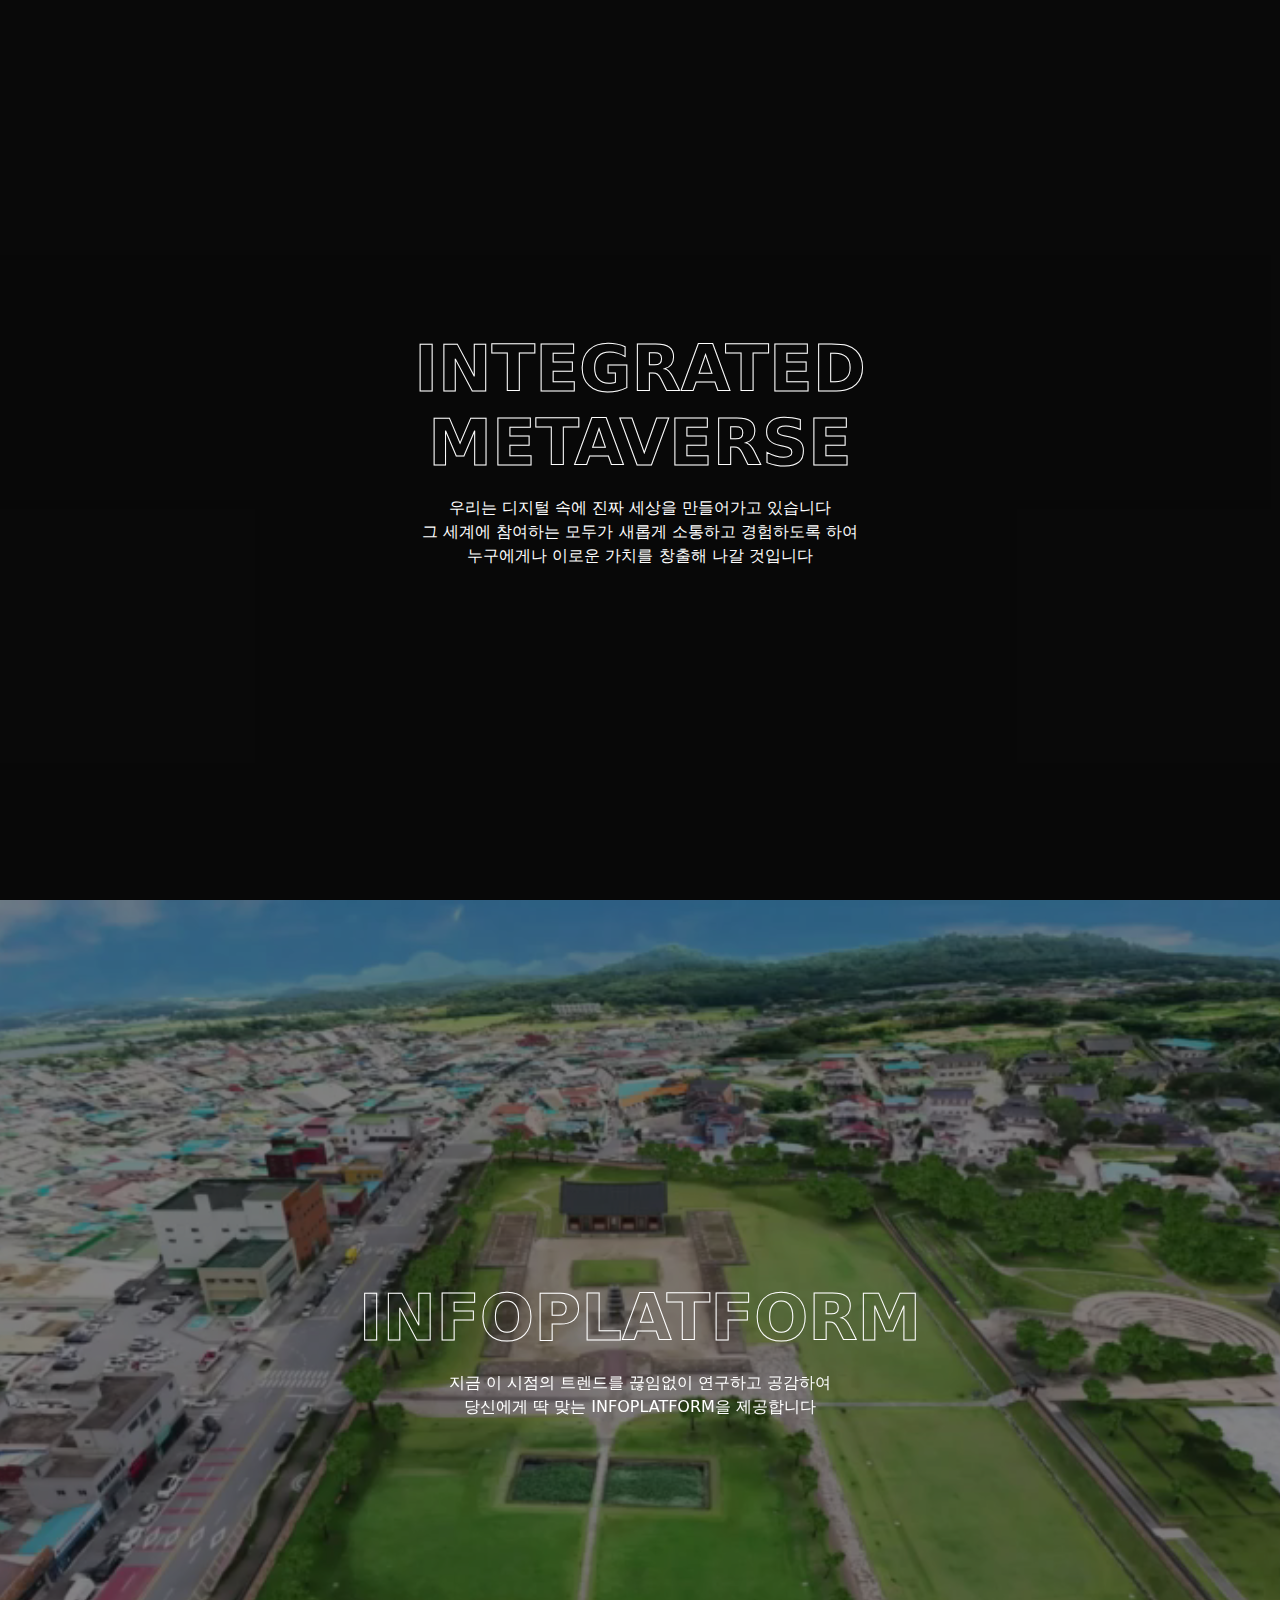
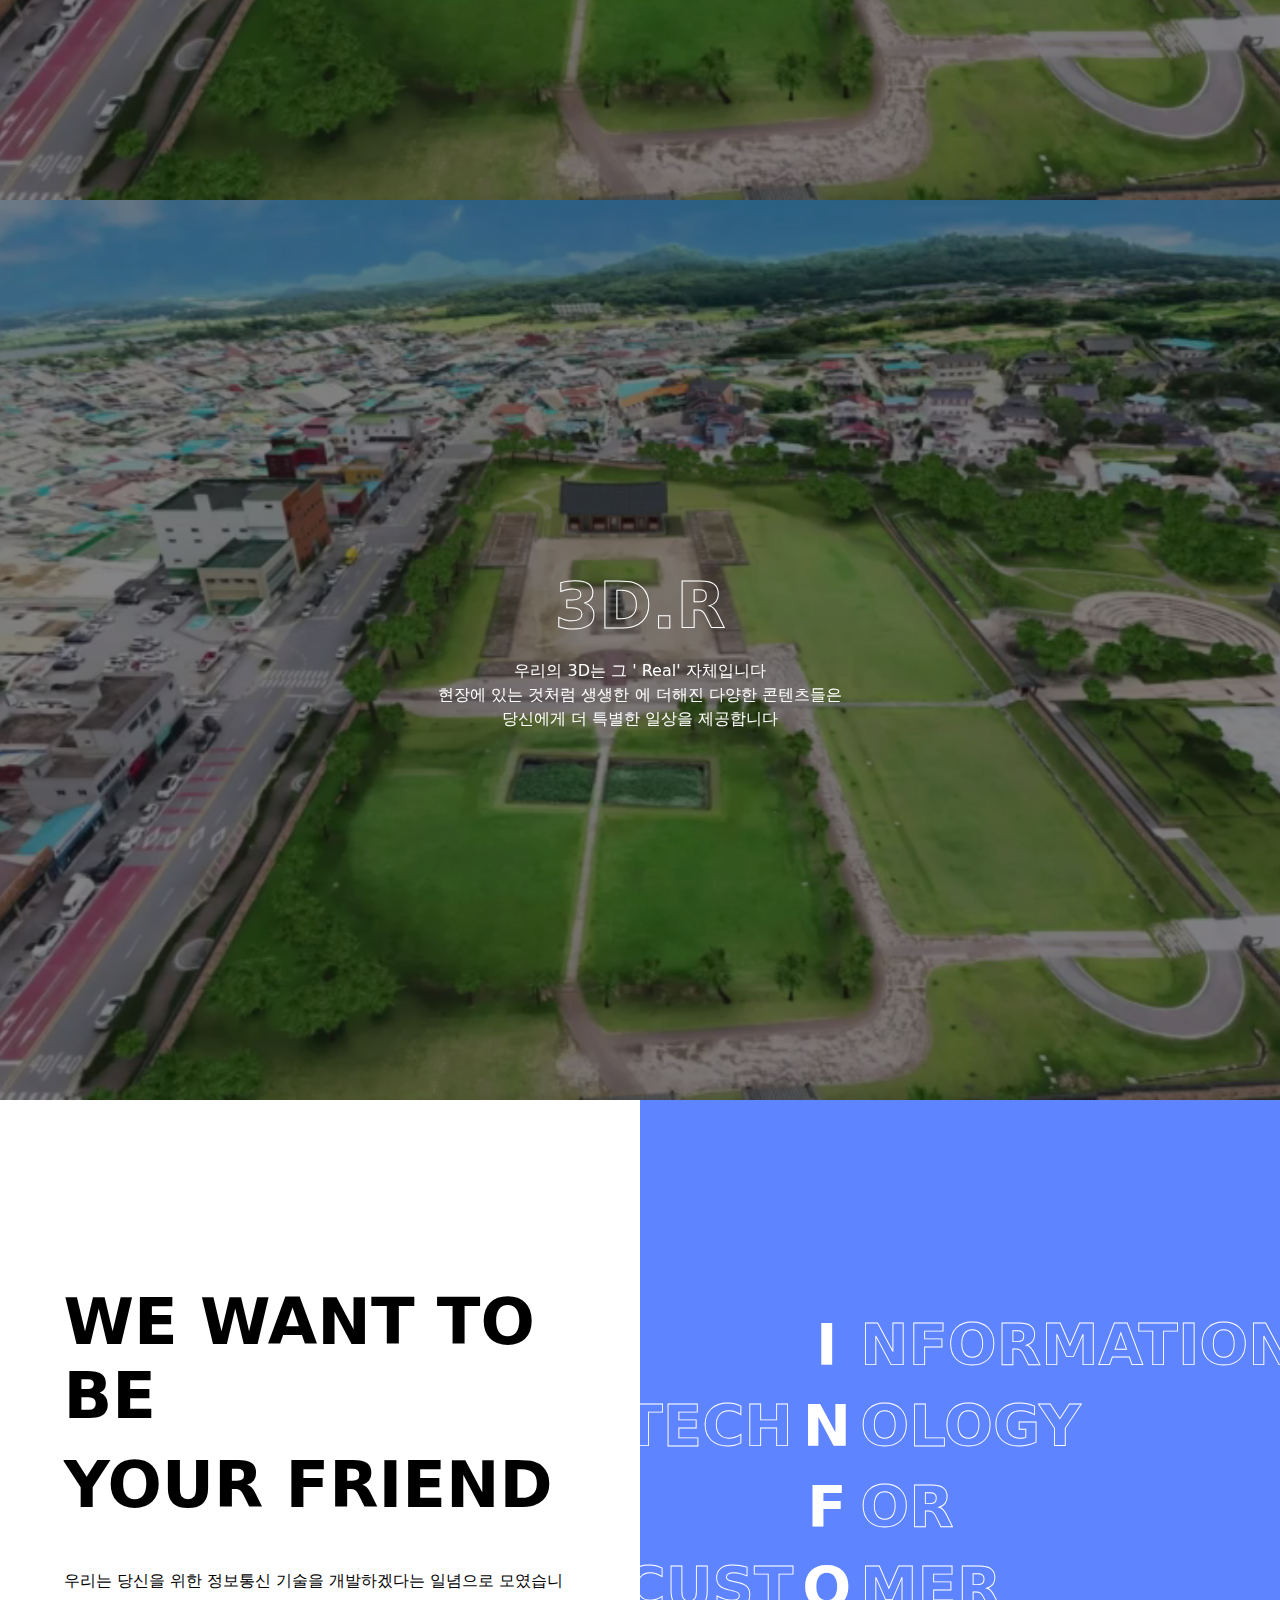
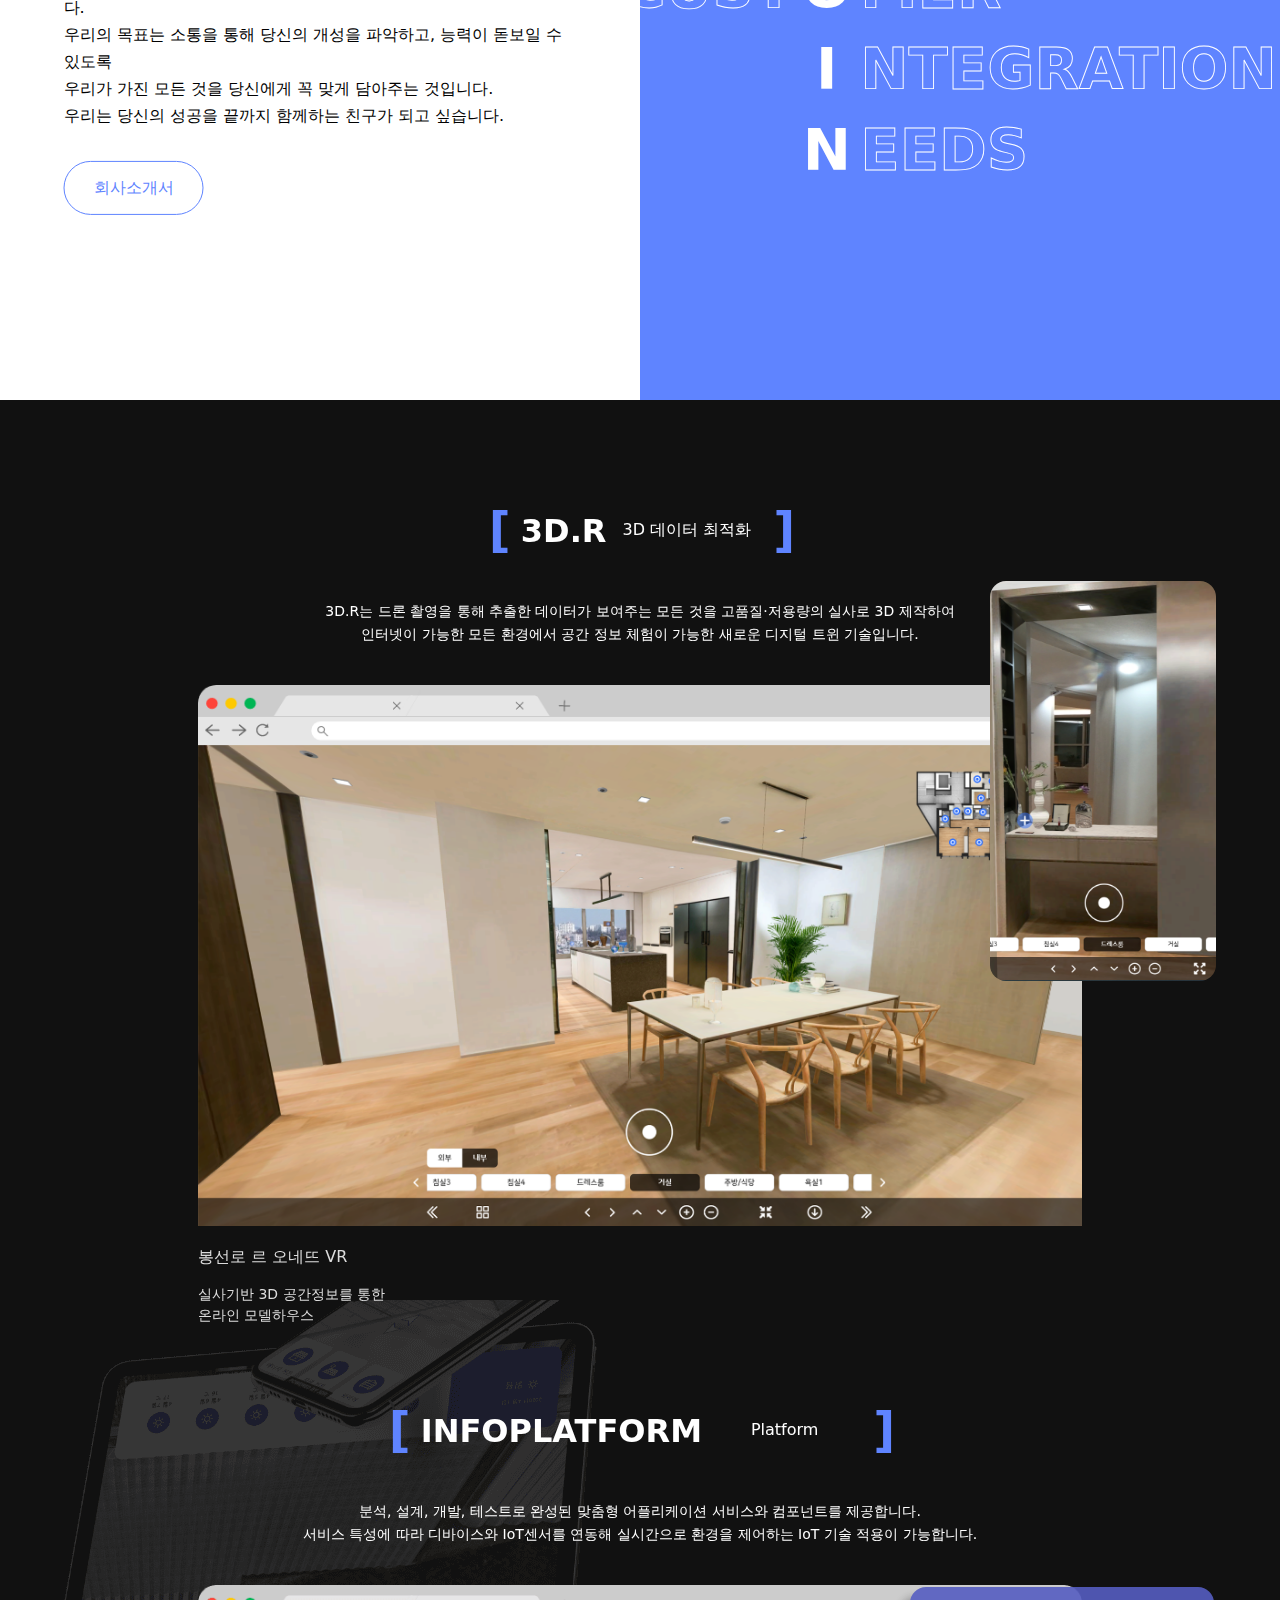
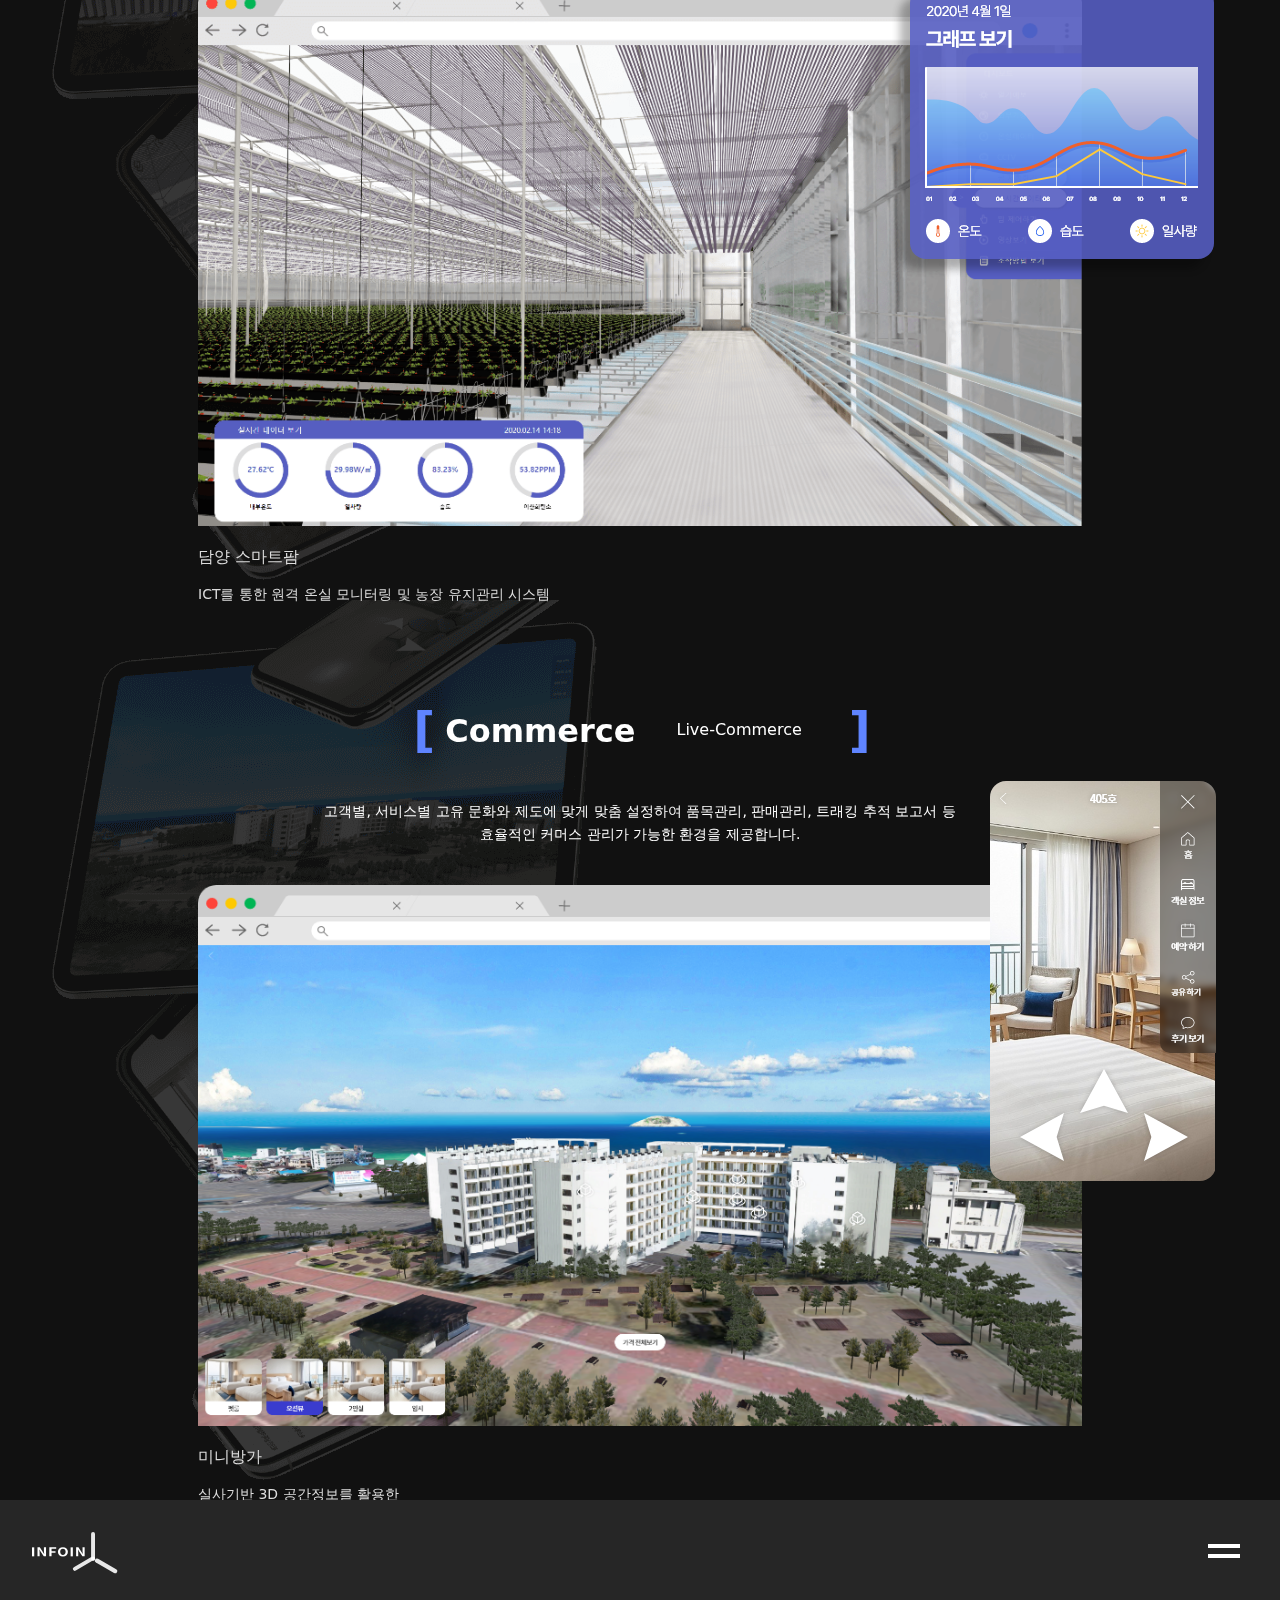
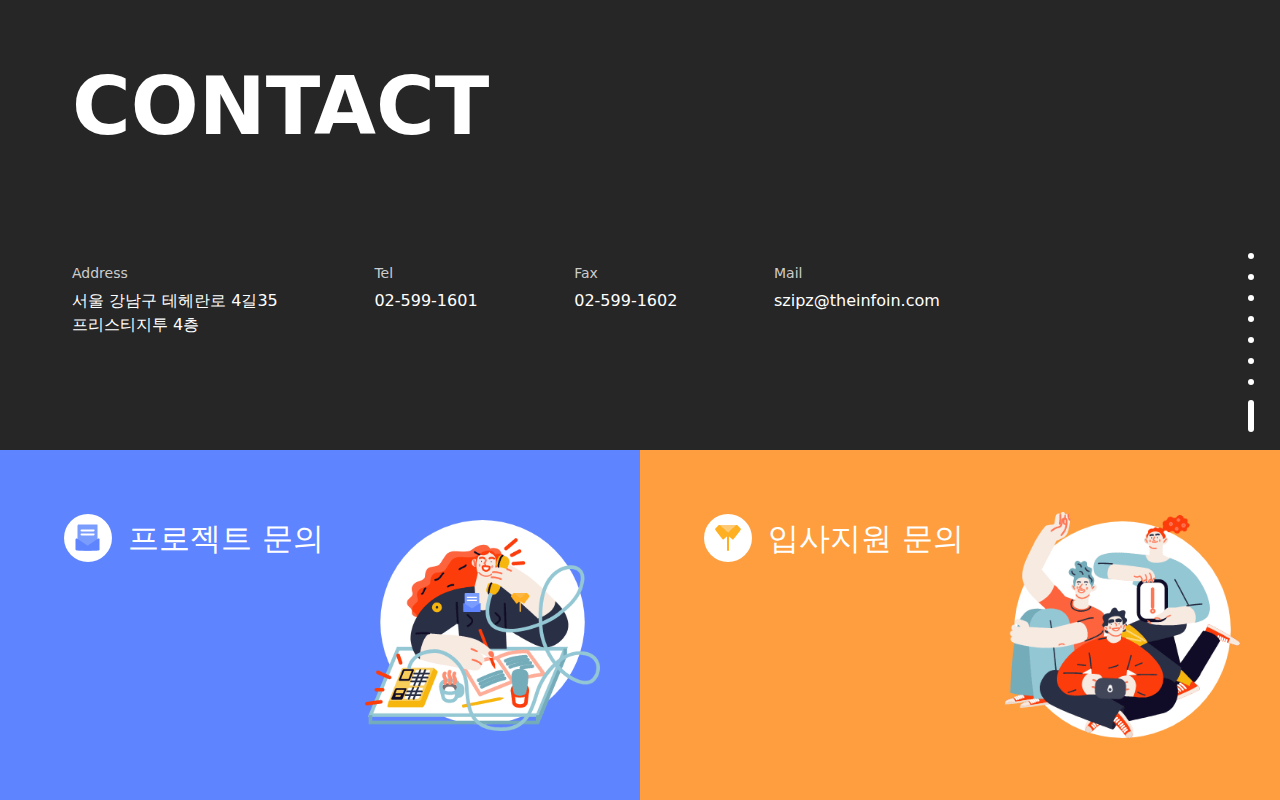
==== commit 3cbe84cc: "Add files via upload" ====
--- a/index.html
+++ b/index.html
@@ -1,3044 +1,3028 @@
-
-
-<!DOCTYPE html>
-<html lang="en">
-
-<head>
-  <meta charset="UTF-8">
-  <meta http-equiv="X-UA-Compatible" content="IE=edge">
-  <meta name="viewport" content="width=device-width, initial-scale=1.0">
-  <meta http-equiv="Cache-Control" content="no-cache">
-  <link rel="stylesheet" type="text/css" href="css/index.css" />
-  <link rel="stylesheet" type="text/css" href="https://cdn.jsdelivr.net/gh/orioncactus/pretendard/dist/web/static/pretendard.css" />
-  <script src="https://code.jquery.com/jquery-1.12.4.js"></script>
-
-
-  <!-- add son -->
-  <script type="text/javascript">
-    function num_to_str(num) {
-      let output = '';
-      if (typeof num === 'number') {
-        if (num > 10) {
-          output += num;
-        } else if (num >= 0 && num < 10) {
-          output += `0${num}`
-        }
-      }
-      return output;
-    }
-
-    window.onload = function () {
-      var elm = ".home-section";
-      var page4curImgIdx = 0;
-      var page5curImgIdx = 0;
-      var page6curImgIdx = 0;
-      
-      // $(window).scroll(function() {
-      //   if ($("html,body").is(":animated")) return;
-
-      //   if ($(".quick-nav>li.active").index() == 7) {
-      //     var st = $(window).scrollTop();
-      //     console.log(st, $(window).height() * 7);
-      //     if (st < $(window).height() * 7 + 10) {
-      //       $(".quick-nav>li").eq(6).trigger("click");
-      //     } 
-      //   }
-      // });
-
-      $(elm).each(function (index) {
-        // 개별적으로 Wheel 이벤트 적용
-        var _y;
-        $(this).on("touchstart", function(event) {
-          var e = event.originalEvent;
-          _y = e.touches[0].clientY;
-        });
-        // .on("touchmove", function(event) {
-        //   event.preventDefault();
-        //   var e = event.originalEvent;
-        //   var y = e.touches[0].clientY;
-        //   var dy = _y - y;
-        //   console.log(dy);
-
-        //   var moveTop = $(window).scrollTop();
-        //   var elmSelecter = $(elm).eq(index);
-
-        //   if (dy > 0) { // 밑으로 스크롤 이동
-        //     moveTop = $(elmSelecter).next().offset().top;
-        //   } else { // 위로 스크롤 이동
-        //     moveTop = $(elmSelecter).prev().offset().top;
-        //   }
-
-        //   $("html,body").stop().animate({
-        //     scrollTop: moveTop + 'px'
-        //   }, {
-        //     duration: 800,
-        //     complete: function () {}
-        //   });
-
-        //   _y = y;
-        // }); 
-
-        $(this).on("mousewheel DOMMouseScroll touchmove", function (e) {
-          if ($(this).hasClass("cont-section")) {
-            if ($("html, body").is(":animated")) e.preventDefault();
-            return
-          };
-          
-          if (e.originalEvent.touches) {
-            if (e.originalEvent.touches.length != 0) {
-              e.preventDefault();
-              var y = e.originalEvent.touches[0].clientY;
-              var delta = y - _y;
-            }
-          } else {
-            var delta = 0;
-            if (!event) event = window.event;
-            if (event.wheelDelta) {
-              delta = event.wheelDelta / 120;
-              if (window.opera) delta = -delta;
-            } else if (event.detail) delta = -event.detail / 3;
-          }
-
-          var isMoveUp = false;
-          var isMoveDown = false;
-          var moveTop = $(window).scrollTop();
-          var elmSelecter = $(elm).eq(index);
-
-          // if (index != $(elm).length - 1) {
-          //   e.preventDefault();
-          // } else {
-          //   if ($("html, body").is(":animated")) {
-          //     e.preventDefault();
-          //     return;
-          //   }
-          // }
-
-          e.preventDefault();
-          if ($("html, body").is(":animated")) return;
-
-          // 마우스휠을 위에서 아래로
-          if (delta < 0) {
-            if ($(elmSelecter).next() != undefined) {
-              try {
-                moveTop = $(elmSelecter).next().offset().top;
-                isMoveUp = false;
-                isMoveDown = true;
-              } catch (e) {}
-            } else {
-
-            }
-            // 마우스휠을 아래에서 위로
-          } else {
-            if ($(elmSelecter).prev() != undefined) {
-              try {
-                moveTop = $(elmSelecter).prev().offset().top;
-                isMoveUp = true;
-                isMoveDown = false;
-              } catch (e) {}
-            }
-          }
-          
-          if (index == 0) {
-            if (isMoveDown) {
-              var vid = $(".myvideo").eq(1).get(0);
-              vid.play();
-              var prevVid = $(".myvideo").eq(0).get(0);
-              prevVid.pause();
-              prevVid.current_time = 0;
-            }
-          } else if (index == 1) {
-            if (isMoveUp && !isMoveDown) {
-              var vid = $(".myvideo").eq(0).get(0);
-              vid.play();
-              var prevVid = $(".myvideo").eq(1).get(0);
-              prevVid.pause();
-              prevVid.current_time = 0;
-            } else if (!isMoveUp && isMoveDown) {
-              var vid = $(".myvideo").eq(2).get(0);
-              vid.play();
-              var prevVid = $(".myvideo").eq(1).get(0);
-              prevVid.pause();
-              prevVid.current_time = 0;
-            }
-          } else if (index == 2) {
-            if (isMoveUp && !isMoveDown) {
-              var vid = $(".myvideo").eq(1).get(0);
-              vid.play();
-              var prevVid = $(".myvideo").eq(2).get(0);
-              prevVid.pause();
-              prevVid.current_time = 0;
-            } else if (!isMoveUp && isMoveDown) {
-
-              var prevVid = $(".myvideo").eq(2).get(0);
-              prevVid.pause();
-              prevVid.current_time = 0;
-
-              $(".company-tit").html('');
-
-              let html = '';
-              html += '<li>';
-              html += '   <a class="active">'
-              html += '       <span class="txt">WE WANT TO BE</span>'
-              html += '       <span class="line"></span>'
-              html += '   </a>'
-              html += '</li>'
-              html += '<li>';
-              html += '   <a class="active">'
-              html += '       <span class="txt">YOUR FRIEND</span>'
-              html += '       <span class="line"></span>'
-              html += '   </a>'
-              html += '</li>'
-              $(".company-tit").html(html);
-            }
-          } else if (index == 3) {
-            if (isMoveUp && !isMoveDown) {
-              var vid = $(".myvideo").eq(2).get(0);
-              vid.play();
-            } else if (!isMoveUp && isMoveDown) {
-              $(".tooltip").text("Solution");
-            }
-
-          }
-          if (index == 4) {
-
-
-            // 화면이 위로
-            if (isMoveUp && !isMoveDown) {
-              $(".tooltip").text("core");
-              if (page4curImgIdx != 0) {}
-              $(".home-section.home-section-bg .solution-project .scroll-move .scroll-num-top").css("color",
-                'hsl(0, 0%, 100%)');
-
-
-
-
-
-
-              $(".company-tit").html('');
-
-              let html = '';
-              html += '<li>';
-              html += '   <a class="active">'
-              html += '       <span class="txt">WE WANT TO BE</span>'
-              html += '       <span class="line"></span>'
-              html += '   </a>'
-              html += '</li>'
-              html += '<li>';
-              html += '   <a class="active">'
-              html += '       <span class="txt">YOUR FRIEND</span>'
-              html += '       <span class="line"></span>'
-              html += '   </a>'
-              html += '</li>'
-              $(".company-tit").html(html);
-              //화면이 아래로
-            } else if (!isMoveUp && isMoveDown) {
-              $(".solution-project .scroll-move .scroll-num-top").css("color", 'hsl(0, 0%, 100%)');
-
-            }
-            var imgF = document.querySelector(".imgF");
-            var imgS = document.querySelector(".imgS");
-
-            if (delta < 0) {
-              if (page4curImgIdx >= 2) {
-                // 화면 이동 0.8초(800)
-                $("html,body").stop().animate({
-                  scrollTop: moveTop + 'px'
-                }, {
-                  duration: 800,
-                  complete: function () {}
-                });
-              }
-              if (page4curImgIdx < 2) {
-                page4curImgIdx++;
-              }
-            } else {
-              if (page4curImgIdx == 0) {
-                // 화면 이동 0.8초(800)
-                $("html,body").stop().animate({
-                  scrollTop: moveTop + 'px'
-                }, {
-                  duration: 800,
-                  complete: function () {}
-                });
-              }
-              if (page4curImgIdx > 0) {
-                page4curImgIdx--;
-              }
-            }
-            var target = $(".home-section").eq(index).get(0);
-            const solution_desc = $(target).find(".solution-desc");
-            let html = '';
-            switch (page4curImgIdx) {
-              case 0: {
-                html += '<p class="solution-tit">';
-                html += ' 수원 컨벤션'
-                html += '</p>'
-                html += '<div class="solution-tit-sub">'
-                html += '   <p>실사기반 3D 공간정보 콘텐츠 및</p>'
-                html += '   <p>실시간 데이터 시각화 시스템</p>'
-                html += '</div>'
-
-                solution_desc.html(html);
-
-                break;
-              }
-              case 1: {
-                html += '<p class="solution-tit">';
-                html += ' 백제여유'
-                html += '</p>'
-                html += '<div class="solution-tit-sub">'
-                html += '   <p>공주, 부여 지역 주요 문화재 실사 기반 공간</p>'
-                html += '   <p>정보 및 안내 콘텐츠</p>'
-                html += '</div>'
-
-                solution_desc.html(html);
-
-                break;
-              }
-              case 2: {
-                html += '<p class="solution-tit">';
-                html += ' 봉선로 르 오네뜨 VR'
-                html += '</p>'
-                html += '<div class="solution-tit-sub">'
-                html += '   <p>실사기반 3D 공간정보를 통한</p>'
-                html += '   <p>온라인 모델하우스</p>'
-                html += '</div>'
-
-                solution_desc.html(html);
-
-                break;
-              }
-            }
-            /*target.style.backgroundImage = `url('img/mockup_info${page5curImgIdx}.png')`*/
-            const scrollNum = page4curImgIdx + 1;
-            $(target).find(".scroll-num-top").text(num_to_str(page4curImgIdx + 1));
-            imgF.src = "./img/sol_3d" + page4curImgIdx + ".png";
-            imgS.src = "./img/sol_sub_3d" + page4curImgIdx + ".png";
-
-          } else if (index == 5) {
-            var imgF = document.querySelector(".imgF1");
-            var imgS = document.querySelector(".imgS1");
-            /*if(isMoveDown && !isMoveUp){
-              var target = $(".home-section").eq(index + 1).get(0);
-              target.style.backgroundImage = "url('img/mockup_info2.png')"
-            
-            }*/
-
-            if (delta < 0) {
-              if (page5curImgIdx >= 2) {
-                // 화면 이동 0.8초(800)
-                $("html,body").stop().animate({
-                  scrollTop: moveTop + 'px'
-                }, {
-                  duration: 800,
-                  complete: function () {}
-                });
-              }
-              if (page5curImgIdx < 2) {
-                page5curImgIdx++;
-              }
-            } else {
-              if (page5curImgIdx == 0) {
-                // 화면 이동 0.8초(800)
-                $("html,body").stop().animate({
-                  scrollTop: moveTop + 'px'
-                }, {
-                  duration: 800,
-                  complete: function () {}
-                });
-              }
-              if (page5curImgIdx > 0) {
-                page5curImgIdx--;
-              }
-            }
-            var target = $(".home-section").eq(index).get(0);
-            const solution_desc = $(target).find(".solution-desc");
-            let html = '';
-            switch (page5curImgIdx) {
-              case 0: {
-                html += '<p class="solution-tit">';
-                html += ' Genie'
-                html += '</p>'
-                html += '<div class="solution-tit-sub">'
-                html += ' 유학지원 프로그램 제공 시스템'
-                html += '</div>'
-
-                solution_desc.html(html);
-
-                break;
-              }
-              case 1: {
-                html += '<p class="solution-tit">';
-                html += ' TeuniTeuni'
-                html += '</p>'
-                html += '<div class="solution-tit-sub">'
-                html += ' 어린이 놀이체육 프로그램 제공 시스템'
-                html += '</div>'
-
-                solution_desc.html(html);
-
-                break;
-              }
-              case 2: {
-                html += '<p class="solution-tit">';
-                html += ' 담양 스마트팜'
-                html += '</p>'
-                html += '<div class="solution-tit-sub">'
-                html += '   ICT를 통한 원격 온실 모니터링 및 농장 유지관리 시스템'
-                html += '</div>'
-
-                solution_desc.html(html);
-
-                break;
-              }
-            }
-
-
-            $(target).find(".scroll-num-top").text(num_to_str(page5curImgIdx + 1));
-            target.style.backgroundImage = `url('img/mockup_info${page5curImgIdx}.png')`
-            imgF.src = "./img/sol_info" + page5curImgIdx + ".png";
-            imgS.src = "./img/sol_sub_info" + page5curImgIdx + ".png";
-
-          } else if (index == 6) {
-            var imgF = document.querySelector(".imgF2");
-            var imgS = document.querySelector(".imgS2");
-            if (delta < 0) {
-              if (page6curImgIdx >= 1) {
-                // 화면 이동 0.8초(800)
-                $("html,body").stop().animate({
-                  scrollTop: moveTop + 'px'
-                }, {
-                  duration: 800,
-                  complete: function () {}
-                });
-              }
-              if (page6curImgIdx < 1) {
-                page6curImgIdx++;
-              }
-            } else {
-              if (page6curImgIdx == 0) {
-                // 화면 이동 0.8초(800)
-                $("html,body").stop().animate({
-                  scrollTop: moveTop + 'px'
-                }, {
-                  duration: 800,
-                  complete: function () {}
-                });
-              }
-              if (page6curImgIdx > 0) {
-                page6curImgIdx--;
-              }
-            }
-
-            var target = $(".home-section").eq(index).get(0);
-
-            const solution_desc = $(target).find(".solution-desc");
-            let html = '';
-            switch (page6curImgIdx) {
-              case 0: {
-                html += '<p class="solution-tit">';
-                html += ' 수유시장'
-                html += '</p>'
-                html += '<div class="solution-tit-sub">'
-                html += '   <p>실사기반 전통시장 3D를 통한 정보제공 및</p>'
-                html += '   <p>상품판매 시스템</p>'
-                html += '</div>'
-
-                solution_desc.html(html);
-
-                break;
-              }
-              case 1: {
-                html += '<p class="solution-tit">';
-                html += ' 미니방가'
-                html += '</p>'
-                html += '<div class="solution-tit-sub">'
-                html += '   <p>실사기반 3D 공간정보를 활용한</p>'
-                html += '   <p>숙박예약 시스템</p>'
-                html += '</div>'
-
-                solution_desc.html(html);
-
-                break;
-              }
-            }
-
-            $(target).find(".scroll-num-top").text(num_to_str(page6curImgIdx + 1));
-            var corrected_index = page6curImgIdx >= 2 ? 1 : page6curImgIdx;
-            target.style.backgroundImage = `url('./img/mockup_co${corrected_index}.png')`
-            imgF.src = "./img/sol_co" + page6curImgIdx + ".png";
-            imgS.src = "./img/sol_sub_co" + page6curImgIdx + ".png";
-          } else {
-            // 화면 이동 0.8초(800)
-            // var st = $(window).scrollTop();
-            // if (st >= $(window).height() * 7) {
-
-            // } else {
-            // }
-            
-            $("html,body").stop().animate({
-                scrollTop: moveTop + 'px'
-              }, {
-                duration: 800,
-                complete: function () {}
-              }); 
-          }
-
-
-
-          // var sValule; 
-          // document.addEventListener('scroll', function(){
-          //   sValue  = document.documentElement.scrollTop /100 ;
-          //   var imgValue = Math.floor(sValue % 3);
-          //   console.log(imgValue);
-
-          //   var bl = document.querySelector(".home-section-bg");
-          //   var imgF = document.querySelector(".imgF");
-          //   var imgS = document.querySelector(".imgS");
-
-
-          //   //console.dir(bl);
-          //   imgF.src = "./img/solution_3d"+imgValue+".jpg";
-          //   imgS.src = "./img/solution_sub_3d"+imgValue+".jpg";
-          // });
-
-        });
-      });
-
-      // var _ty = 0;
-
-      // $("body").on("touchstart", function(e) {
-      //   _ty = e.originalEvent.touches[0].clientY;
-      // }).on("touchmove", function(e) {
-      //   var y = e.originalEvent.touches[0].clientY;
-      //   var dy = _ty - y;
-
-      //   if (Math.abs(dy) > 10) {
-      //     if ($("html, body").is(":animated")) return;
-
-      //     var idx = $(".quick-nav>li.active").index();
-
-      //     // 위로
-      //     if (dy > 10) {
-      //       if (idx == $(".quick-nav>li").length) return;
-      //       idx--;
-      //     // 아래로
-      //     } else if (dy < -10) {
-      //       if (idx == 0) return;
-      //       idx++;
-      //     }
-
-      //     switch (idx) {
-      //       case 0:
-      //       case 2:
-      //         var vid = $(".myvideo").eq(idx).get(0);
-      //         vid.play();
-      //         break;
-      //       case 1:
-              
-      //         break;
-      //     }
-
-          
-      //     _ty = y;
-      //   }
-
-      // });
-    }
-  </script>
-  <!-- add son -->
-
-  <title>infoin</title>
-</head>
-
-<body>
-  <div id="wrap">
-    <header id="header">
-      <div class="header-main">
-        <div class="header-inner">
-          <h1 class="main-logo">
-            <a href="#none" title="main-home">
-              <img src="img/logo.svg" alt="infoin-logo img" />
-            </a>
-          </h1>
-          <nav class="menu-toggle">
-            <span class="nav-line"></span>
-            <span class="nav-line"></span>
-          </nav>
-        </div>
-      </div>
-      <div class="menu-container">
-        <div class="menu-content">
-          <div class="menu-left">
-            <ul>
-              <li class="menu-item">
-                <a href="#none" title="core">
-                  core
-                </a>
-                <span class="circle"></span>
-              </li>
-              <li class="menu-item">
-                <a href="#none" title="about">
-                  about
-                </a>
-                <span class="circle"></span>
-              </li>
-              <li class="menu-item">
-                <a href="#none" title="solution">
-                  solution
-                </a>
-                <span class="circle"></span>
-              </li>
-              <li class="menu-item">
-                <a href="#none" title="contact">
-                  contact
-                </a>
-                <span class="circle"></span>
-              </li>
-            </ul>
-            <div class="menu-btn">
-              <p>
-                <a href="http://in4in.com/3d.html" title="3D.R 바로가기">
-                  3D.R 바로가기
-                </a>
-              </p>
-              <p>
-                <a href="#none" title="DRONVOLAR">
-                  DRONVOLAR
-                </a>
-              </p>
-            </div>
-          </div>
-          <div class="menu-right">
-            <div class="menu-logo">
-              <div>
-                <img src="img/infoin_logo.png" alt="logo" />
-              </div>
-            </div>
-            <div class="menu-com-info">
-              <dl class="effect hover">
-                <dt>
-                  Address
-                </dt>
-                <dd>
-                  <a href="https://map.naver.com/v5/search/%EC%9D%B8%ED%8F%AC%EC%9D%B8/place/37548634?c=14140468.3350683,4508522.0193795,15,0,0,0,dh&placePath=%3Fentry%253Dbmp"
-                    title="address">
-                    서울 강남구 테헤란로 4길35<br />
-                    프리스티지투 4층
-                  </a>
-                </dd>
-              </dl>
-              <div class="menu-info">
-                <dl class="effect hover">
-                  <dt>
-                    Tel
-                  </dt>
-                  <dd>
-                    02-599-1601
-                  </dd>
-                </dl>
-                <dl class="effect hover">
-                  <dt>
-                    Fax
-                  </dt>
-                  <dd>
-                    02-599-1602
-                  </dd>
-                </dl>
-              </div>
-              <dl class="effect hover">
-                <dt>Mail</dt>
-                <dd>
-                  <a href="https://mail.google.com/mail/u/0/?fs=1&tf=cm&source=mailto&to=szipz@theinfoin.com"
-                    title="mail">
-                    szipz@theinfoin.com
-                  </a>
-                </dd>
-              </dl>
-              <span class="data">
-                개인정보처리방침
-              </span>
-              <p class="copy">
-                Copyright © INFOIN CO.,Ltd. All Rights Reserved.
-              </p>
-            </div>
-          </div>
-        </div>
-      </div>
-    </header>
-    <main id="main">
-      <ul class="quick-nav">
-        <li class="active"></li>
-        <li></li>
-        <li></li>
-        <li></li>
-        <li></li>
-        <li></li>
-        <li></li>
-        <li></li>
-      </ul>
-      <div class="home-main">
-        <!-- 1번째 영역 -->
-        <section class="home-section">
-          <div class="video-frame">
-            <video class="myvideo"  src="video/info.mp4" muted autoplay></video>
-          </div>
-          <div class="home-bg"></div>
-          <div class="project-info">
-            <h3 class="project-tit">
-              <a href="#" title="integrated metaverse">integrated metaverse</a>
-            </h3>
-            <p class="project-desc">
-              우리는 디지털 속에 진짜 세상을 만들어가고 있습니다<br />
-              그 세계에 참여하는 모두가 새롭게 소통하고 경험하도록 하여<br />
-              누구에게나 이로운 가치를 창출해 나갈 것입니다
-            </p>
-            <p class="project-desc-mob">
-              우리는 디지털 속에 진짜 세상을 만들어가고 있습니다<br />
-              그 세계에 참여하는 모두가 새롭게 소통하고 경험하도록 하여 누구에게나 이로운 가치를 창출해 나갈 것입니다
-            </p>
-          </div>
-        </section>
-        <!-- 2번째 영역 -->
-        <section class="home-section">
-          <div class="video-frame">
-            <video class="myvideo" src="video/3d.mp4" muted></video>
-          </div>
-          <div class="home-bg"></div>
-          <div class="project-info">
-            <h3 class="project-tit">
-              <a href="#none" title="integrated metaverse">INFOPLATFORM</a>
-            </h3>
-            <p class="project-desc">
-              지금 이 시점의 트렌드를 끊임없이 연구하고 공감하여<br />
-              당신에게 딱 맞는 INFOPLATFORM을 제공합니다
-            </p>
-            <p class="project-desc-mob">
-              지금 이 시점의 트렌드를 끊임없이 연구하고 공감하여<br/>
-              당신에게 딱 맞는 INFOPLATFORM을 제공합니다
-            </p>
-          </div>
-        </section>
-        <!-- 3번째 영역 -->
-        <section class="home-section">
-          <div class="video-frame">
-            <video class="myvideo" src="video/3d.mp4" muted></video>
-          </div>
-          <div class="home-bg"></div>
-          <div class="project-info">
-            <h3 class="project-tit">
-              <a href="#" title="integrated metaverse">3D.R</a>
-            </h3>
-            <p class="project-desc">
-              우리의 3D는 그 ' Real' 자체입니다<br />
-              현장에 있는 것처럼 생생한 에 더해진 다양한 콘텐츠들은<br />
-              당신에게 더 특별한 일상을 제공합니다
-            </p>
-            <p class="project-desc-mob">
-              우리의 3D는 그 ' Real' 자체입니다<br />
-              현장에 있는 것처럼 생생한 에 더해진 다양한 콘텐츠들은<br />
-              당신에게 더 특별한 일상을 제공합니다
-            </p>
-          </div>
-        </section>
-        <!-- 4번째 영역 -->
-        <section class="home-section sentence-area active">
-          <div class="company-info">
-            <div class="company-desc-left">
-              <div class="company-text">
-                <!--<p class="company-tit">
-                  WE WANT TO BE<br/>
-                  YOUR FRIEND
-                </p>-->
-                <div class="com-list">
-                  <ul class="company-tit">
-                    <li>
-                      <a class="active">
-                        <span class="txt">WE WANT TO BE</span>
-                        <span class="line"></span>
-                      </a>
-                    </li>
-                    <li>
-                      <a>
-                        <span class="txt">YOUR FRIEND</span>
-                        <span class="line"></span>
-                      </a>
-                    </li>
-                  </ul>
-                  <p class="company-desc">
-                    우리는 당신을 위한 정보통신 기술을 개발하겠다는 일념으로 모였습니다.<br />
-                    우리의 목표는 소통을 통해 당신의 개성을 파악하고, 능력이 돋보일 수 있도록<br />
-                    우리가 가진 모든 것을 당신에게 꼭 맞게 담아주는 것입니다.<br />
-                    우리는 당신의 성공을 끝까지 함께하는 친구가 되고 싶습니다.
-                  </p>
-                </div>
-                <p class="company-btn">
-                  <a href="http://in4in.com/3dr_brochure_v4.pdf" title="회사소개서">회사소개서</a>
-                </p>
-              </div>
-            </div>
-            <div class="company-desc-right">
-              <div class="sentence">
-                <div class="column">
-                  <p></p>
-                  <p>TECH</p>
-                  <p></p>
-                  <p>CUST</p>
-                  <p></p>
-                  <p></p>
-                </div>
-                <div class="main-transition">
-                  <p class="letter">I</p>
-                  <p class="letter">N</p>
-                  <p class="letter">F</p>
-                  <p class="letter">O</p>
-                  <p class="letter">I</p>
-                  <p class="letter">N</p>
-                </div>
-                <div class="column">
-                  <p>NFORMATION</p>
-                  <p>OLOGY</p>
-                  <p>OR</p>
-                  <p>MER</p>
-                  <p>NTEGRATION</p>
-                  <p>EEDS</p>
-                </div>
-              </div>
-            </div>
-          </div>
-        </section>
-        <!-- 5번째 영역 -->
-        <section class="home-section home-section-bg">
-          <div class="solution">
-            <div class="keyword-box">
-              <div class="keyword">
-                <p class="keyword-tit">3D.R</p>
-                <div class="words-box">
-                  <ul class="words">
-                    <li>3D 데이터 최적화</li>
-                    <li>드론 촬영</li>
-                    <li>3D&loT 융복합</li>
-                    <li>VR/AR 콘텐츠</li>
-                  </ul>
-                </div>
-              </div>
-            </div>
-            <div class="keyword-info">
-              3D.R는 드론 촬영을 통해 추출한 데이터가 보여주는 모든 것을 고품질·저용량의 실사로 3D 제작하여<br />
-              인터넷이 가능한 모든 환경에서 공간 정보 체험이 가능한 새로운 디지털 트윈 기술입니다.
-            </div>
-          </div>
-          <div class="solution-project">
-            <div class="scroll-move">
-              <div class="scroll-num scroll-num-top">01</div>
-              <div class="scroll-bar">
-                <div>
-                  <img src="img/mouse.png">
-                </div>
-              </div>
-              <div class="scroll-num scroll-num-bottom">03</div>
-            </div>
-            <div class="solution-imgArea">
-              <div class="solution-img main-img0">
-                <img class="imgF" src="img/solution_3d0.jpg" alt="solution_3d0 img" />
-                <div class="solution-info">
-                  <div class="solution-text">
-                    <div class="solution-desc">
-                      <p class="solution-tit">
-                        수원 컨벤션
-                      </p>
-                      <div class="solution-tit-sub">
-                        <p>실사 기반 3차원 공간정보 콘텐츠</p>
-                        <p>실시간 데이터 시각화 시스템 구축</p>
-                      </div>
-                    </div>
-                  </div>
-                </div>
-              </div>
-            </div>
-          </div>
-          <div class="illust-img">
-            <img src="img/people.png" alt="illust img" />
-          </div>
-          <!--
-          <div class="solution-info">
-            <div class="solution-text">
-              <div class="solution-desc">
-                <p class="solution-tit">
-                  수원 컨벤션
-                </p>
-                <div class="solution-tit-sub">
-                  <p>실사 기반 3차원 공간정보 콘텐츠</p>
-                  <p>실시간 데이터 시각화 시스템 구축</p>
-                </div>
-              </div>
-            </div>
-          </div>
-          -->
-          <div class="solution_sub-imgArea">
-            <div class="solution_sub-img sub-img0">
-              <img class="imgS" src="img/solution_sub_3d0.png" alt="/solution_sub_3d0" />
-            </div>
-          </div>
-        </section>
-        <!-- 6번째 영역 -->
-        <section class="home-section home-info-mockup">
-          <div class="solution">
-            <div class="keyword">
-              <p class="keyword-tit">INFOPLATFORM</p>
-              <div class="words-box">
-                <ul class="words">
-                  <li>Platform</li>
-                  <li>Big Data</li>
-                  <li>Process</li>
-                  <li>Development lot</li>
-                </ul>
-              </div>
-            </div>
-            <div class="keyword-info">
-              분석, 설계, 개발, 테스트로 완성된 맞춤형 어플리케이션 서비스와 컴포넌트를 제공합니다. <br />
-              서비스 특성에 따라 디바이스와 IoT센서를 연동해 실시간으로 환경을 제어하는 IoT 기술 적용이 가능합니다.
-            </div>
-          </div>
-          <div class="solution-project">
-            <div class="scroll-move">
-              <div class="scroll-num scroll-num-top">01</div>
-              <div class="scroll-bar">
-                <div>
-                  <img src="img/mouse.png">
-                </div>
-              </div>
-              <div class="scroll-num scroll-num-bottom">03</div>
-            </div>
-            <div class="solution-imgArea">
-              <div class="solution-img main-img0">
-                <img class="imgF1" src="img/sol_info0.png" alt="solution_3d0 img" />
-                <div class="solution-info">
-                  <div class="solution-text">
-                    <div class="solution-desc">
-                      <p class="solution-tit">
-                        Genie
-                      </p>
-                      <div class="solution-tit-sub">
-                        유학지원 프로그램 제공 시스템
-                      </div>
-                    </div>
-                  </div>
-                </div>
-              </div>
-            </div>
-          </div>
-          <!--
-          <div class="solution-info">
-            <div class="solution-text">
-              <div class="solution-desc">
-                <p class="solution-tit">
-                  Genie
-                </p>
-                <div class="solution-tit-sub">
-                  유학지원 프로그램 제공 시스템
-                </div>
-              </div>
-            </div>
-          </div>
-          -->
-          <div class="solution_sub-imgArea">
-            <div class="solution_sub-img sub-img0">
-              <img class="imgS1" src="img/sol_sub_info0.png" alt="/solution_sub_3d0" />
-            </div>
-          </div>
-        </section>
-        <!-- 7번째 영역 -->
-        <section class="home-section home-co-mockup">
-          <div class="solution">
-            <div class="keyword">
-              <p class="keyword-tit">Commerce</p>
-              <div class="words-box">
-                <ul class="words">
-                  <li>Live-Commerce</li>
-                  <li>Reservation</li>
-                  <li>결제시스템 분석 및 보고</li>
-                  <li>검색관리</li>
-                </ul>
-              </div>
-            </div>
-            <div class="keyword-info">
-              고객별, 서비스별 고유 문화와 제도에 맞게 맞춤 설정하여 품목관리, 판매관리, 트래킹 추적 보고서 등<br />
-              효율적인 커머스 관리가 가능한 환경을 제공합니다.
-            </div>
-          </div>
-          <div class="solution-project">
-            <div class="scroll-move">
-              <div class="scroll-num scroll-num-top">01</div>
-              <div class="scroll-bar">
-                <div>
-                  <img src="img/mouse.png">
-                </div>
-              </div>
-              <div class="scroll-num scroll-num-bottom">03</div>
-            </div>
-            <div class="solution-imgArea">
-              <div class="solution-img main-img0">
-                <img class="imgF2" src="img/sol_co0.jpg" alt="solution_3d0 img" />
-                <div class="solution-info">
-                  <div class="solution-text">
-                    <div class="solution-desc">
-                      <p class="solution-tit">
-                        수유시장
-                      </p>
-                      <div class="solution-tit-sub">
-                        <p>실사기반 전통시장 3D를 통한 정보제공 및</p>
-                        <p>상품판매 시스템</p>
-                      </div>
-                    </div>
-                  </div>
-                </div>
-              </div>
-            </div>
-          </div>
-          <!--
-          <div class="solution-info">
-            <div class="solution-text">
-              <div class="solution-desc">
-                <p class="solution-tit">
-                  수유시장
-                </p>
-                <div class="solution-tit-sub">
-                  <p>실사기반 전통시장 3D를 통한 정보제공 및</p>
-                  <p>상품판매 시스템</p>
-                </div>
-              </div>
-            </div>
-          </div>
-         -->
-          <div class="solution_sub-imgArea">
-            <div class="solution_sub-img sub-img0">
-              <img class="imgS2" src="img/sol_sub_co0.png" alt="/solution_sub_3d0" />
-            </div>
-          </div>
-        </section>
-        <!-- 8번째 영역 -->
-        <section class="home-section cont-section">
-          <div class="cont-main">
-            <div class="cont-info">
-              <h3 class="cont-tit">contact</h3>
-              <div class="cont-com-info">
-                <dl class="effect hover">
-                  <dt>
-                    Address
-                  </dt>
-                  <dd>
-                    <a href="https://map.naver.com/v5/search/%EC%9D%B8%ED%8F%AC%EC%9D%B8/place/37548634?c=14140468.3350683,4508522.0193795,15,0,0,0,dh&placePath=%3Fentry%253Dbmp"
-                      title="address">
-                      서울 강남구 테헤란로 4길35<br />
-                      프리스티지투 4층
-                    </a>
-                  </dd>
-                </dl>
-                
-                <dl class="effect hover">
-                  <dt>
-                    Tel
-                  </dt>
-                  <dd>
-                    02-599-1601
-                  </dd>
-                </dl>
-                <dl class="effect hover">
-                  <dt>
-                    Fax
-                  </dt>
-                  <dd>
-                    02-599-1602
-                  </dd>
-                </dl>
-           
-                <dl class="effect hover">
-                  <dt>Mail</dt>
-                  <dd>
-                    <a href="https://mail.google.com/mail/u/0/?fs=1&tf=cm&source=mailto&to=szipz@theinfoin.com"
-                      title="mail">
-                      szipz@theinfoin.com
-                    </a>
-                  </dd>
-                </dl>
-              </div>
-            </div>
-            <div class="cont-user">
-              <div class="contact cont-inq">
-                <div class="pro-tit">
-                  <div class="call">
-                    <img src="img/call_left.png" alt="call img">
-                  </div>
-                  <p class="inq-text">프로젝트 문의</p>
-                  <!-- <p class="circle-bg0"></p> -->
-                </div>
-                <!--
-                <div class="cont-img">
-                  <p class="circle-bg0"></p>
-                </div>
-                --> 
-              </div>
-              <div class="contact apply_inq">
-                <div class="pro-tit">
-                  <div class="call">
-                    <img src="img/call_right.png" alt="call img">
-                  </div>
-                  <p class="inq-text">입사지원 문의</p>
-                  <!-- <p class="circle-bg1"></p> -->
-
-                </div>
-                <!--
-                <div class="cont-img">
-                  <p class="circle-bg1"></p>
-                </div>
-                -->
-              </div>
-            </div>
-          </div>
-        </section>
-        <!-- 9번째 영역 -->
-        <section class="cont-project cont hide">
-          <div class="cont-top">
-            <div class="cont-inner">
-              <div class="cont-inner-tit">
-                Be an INFOIN'S <span>PEOPLE</span>
-              </div>
-              <div class="cont-com-info">
-                <dl class="effect hover">
-                  <dt>
-                    Address
-                  </dt>
-                  <dd>
-                    <a href="https://map.naver.com/v5/search/%EC%9D%B8%ED%8F%AC%EC%9D%B8/place/37548634?c=14140468.3350683,4508522.0193795,15,0,0,0,dh&placePath=%3Fentry%253Dbmp"
-                      title="address">
-                      서울 강남구 테헤란로 4길35<br />
-                      프리스티지투 4층
-                    </a>
-                  </dd>
-                </dl>
-                
-                <dl class="effect hover">
-                  <dt>
-                    Tel
-                  </dt>
-                  <dd>
-                    02-599-1601
-                  </dd>
-                </dl>
-                <dl class="effect hover">
-                  <dt>
-                    Fax
-                  </dt>
-                  <dd>
-                    02-599-1602
-                  </dd>
-                </dl>
-           
-                <dl class="effect hover">
-                  <dt>Mail</dt>
-                  <dd>
-                    <a href="https://mail.google.com/mail/u/0/?fs=1&tf=cm&source=mailto&to=szipz@theinfoin.com"
-                      title="mail">
-                      szipz@theinfoin.com
-                    </a>
-                  </dd>
-                </dl>
-              </div>
-            </div>
-            <div class="illustImg illust0">
-              <img src="img/illust0.png" alt="일러스트" />
-            </div>
-          </div>
-          <div class="cont-bottom">
-            <div class="illustImg illust-bg">
-              <img src="img/illust_bg.png" alt="일러스트" />
-            </div>
-            <div class="illustImg illust1">
-              <img src="img/illust1.png" alt="일러스트" />
-            </div>
-            <div class="illustImg illust2">
-              <img src="img/illust2.png" alt="일러스트" />
-            </div>
-            <div class="cont-formArea">
-              <div class="form-text-mob">
-                <h3 class="form-tit">
-                  contact project
-                </h3>
-                <p class="form-desc">
-                  사람을 위한 기술을 만들어 나가는 인포인은 여러분의 생각을 귀담아 듣고<br />
-                  이해하여 필요한 서비스와 정확한 솔루션을 제공합니다 .
-                </p>
-              </div>
-              <form id="cont-form" action="#none" methid="post">
-                <fieldset>
-                  <legend>프로젝트문의</legend>
-                  <div class="form-inner" id="contactDiv">
-                    <div class="form-text">
-                      <h3 class="form-tit">
-                        contact project
-                      </h3>
-                      <p class="form-desc">
-                        사람을 위한 기술을 만들어 나가는 인포인은 여러분의 생각을 귀담아 듣고<br />
-                        이해하여 필요한 서비스와 정확한 솔루션을 제공합니다 .
-                      </p>
-                    </div>
-                    <div class="user-info">
-                      <div class="info">
-                        <div class="info-person">
-                          <div class="col-01">
-                            <span class="size">회사명</span>은
-                          </div>
-                          <input type="text" name="com_name" /><span class="alert-img"></span>
-                          <div class="col-02"> &nbsp;이고,</div>
-                        </div>
-                        <p class="alert-text alert-name">회사명을 25자 이내로 작성해주세요.</p>
-                        <div class="info-person">
-                          <div class="col-01"><span class="size">연락처</span>는 </div>
-                          <input type="text" name="com_tel" maxlength='13'/><span class="alert-img"></span>
-                          <div class="col-02">입니다.</div>
-                        </div>
-                        <p class="alert-text alert-tel">유효한 연락처 형식이 아닙니다.</p>
-                        <div class="info-person">
-                          <div class="col-01">
-                            <span class="size">이메일</span>은 
-                          </div>
-                          <input type="text" name="com_email" /><span class="alert-img"></span>
-                          <div class="col-02">입니다.</div>
-                        </div>
-                        <p class="alert-text alert-email">유효한 이메일 형식이 아닙니다.</p>
-                      </div>
-                      <!--mobile--->
-                      <div class="info-mob">
-                        <p>
-                          <label for="com-name">회사명</label>
-                         <input type="text" name="com_name_m" />
-                        </p>
-                        <p>
-                          <label for="com-tel">연락처</label>
-                          <input type="text" name="com_tel_m" maxlength='13'/>
-                        </p>
-                        <p>
-                          <label for="com-email">이메일</label>
-                          <input type="text" name="com_email_m" />
-                        </p>
-                      </div>
-                      <!---->
-                      <div class="chkBox">
-                        <p>문의할 프로젝트를 선택하세요.</p>
-                        <!--<input type="checkbox" name="com_inquiry" value="2"><label for="3D 콘텐츠">3D 콘텐츠</label>
-                        <input type="checkbox" name="com_inquiry" value="4"><label for="메타버스 제작">메타버스 제작</label>
-                        <input type="checkbox" name="com_inquiry" value="8"><label for="소프트웨어 제작">소프트웨어 제작</label>
-                        <input type="checkbox" name="com_inquiry" value="16"><label for="드론 촬영">드론 촬영</label>
-                        <input type="checkbox" name="com_inquiry" value="32"><label for="기타">기타</label>-->
-                        <div class="chk_menu">
-                          <input type="checkbox" name="com_inquiry" value="2"><label for="3D 콘텐츠">3D 콘텐츠</label>
-                        </div>
-                        <div class="chk_menu">
-                          <input type="checkbox" name="com_inquiry" value="4"><label for="메타버스 제작">메타버스 제작</label>
-                        </div>
-                        <div class="chk_menu">
-                          <input type="checkbox" name="com_inquiry" value="8"><label for="소프트웨어 제작">소프트웨어 제작</label>
-                        </div>
-                        <div class="chk_menu">
-                          <input type="checkbox" name="com_inquiry" value="16"><label for="드론 촬영">드론 촬영</label>
-                        </div>
-                        <div class="chk_menu">
-                          <input type="checkbox" name="com_inquiry" value="32"><label for="기타">기타</label>
-                        </div>
-                      </div>
-                      <div class="chkBox-mob">
-                        <p>문의할 프로젝트를 선택하세요.</p>
-                        <div class="chk_menu">
-                          <input type="checkbox" name="com_inquiry_m" value="2"><label for="3D 콘텐츠">3D 콘텐츠</label>
-                        </div>
-                        <div class="chk_menu">
-                          <input type="checkbox" name="com_inquiry_m" value="4"><label for="메타버스 제작">메타버스 제작</label>
-                        </div>
-                        <div class="chk_menu">
-                          <input type="checkbox" name="com_inquiry_m" value="8"><label for="소프트웨어 제작">소프트웨어 제작</label>
-                        </div>
-                        <div class="chk_menu">
-                          <input type="checkbox" name="com_inquiry_m" value="16"><label for="드론 촬영">드론 촬영</label>
-                        </div>
-                        <div class="chk_menu">
-                          <input type="checkbox" name="com_inquiry_m" value="32"><label for="기타">기타</label>
-                        </div>
-                      </div>
-                      <div class="textArea">
-                        <p>의뢰내용은 아래와 같아요.</p>
-                        <textarea id="textarea0" name="com_content"></textarea>
-                      </div>
-                      <div class="fileArea">
-                        <p class="fileText">검토할 파일을 첨부할게요</p>
-                        <div class="file">
-                          <label for="contactFile">
-                            <span class="file-img">
-                              <img src="img/file.png" alt="file img" />
-                            </span>
-                          </label>
-                          <input type="file" id="contactFile" name="uploaded_file" accept=".pdf,.hwp,.zip,.jpg,.jpeg,.ppt,.xls,.doc,.hwp">
-                          
-                        </div>
-                      </div>
-                      <div class="agreement agreement2">
-                        <input type="checkbox" name="agreed" /><label for="agreement">&nbsp;<span class="bold">개인정보
-                        처리방침</span>에 동의합니다.<span class="red">&nbsp;(필수)</span></label>
-                      </div>
-                      <div class="btnArea">
-                        <input id="button1" class="cont-button" type="button" value="뒤로가기" title="뒤로가기" />
-                        <input id="button2" class="cont-button" type="submit" value="의뢰하기" title="의뢰하기" />
-                      </div>
-                    </div>
-                  </div>
-                </fieldset>
-              </form>
-            </div>
-          </div>
-        </section>
-        <!-- 10번째 영역 -->
-        <section class="cont-project apply hide">
-          <div class="cont-top">
-            <div class="cont-inner hide">
-              <div class="cont-inner-tit">
-                Be an INFOIN'S <span>PEOPLE</span>
-              </div>
-              <div class="cont-com-info">
-                <dl>
-                  <dt>Address</dt>
-                  <dd class="rotate">
-                    <a data-link="서울 강남구 테헤란로 4길35
-                    프리스티지투 4층">서울 강남구 테헤란로 4길35<br/>
-                    프리스티지투 4층</a>
-                  </dd>
-                </dl>
-                <dl>
-                  <dt>Tel</dt>
-                  <dd class="rotate">
-                    <a data-link="02-599-1601">02-599-1601</a>
-                  </dd>
-                </dl>
-                <dl>
-                  <dt>Fax</dt>
-                  <dd class="rotate">
-                    <a data-link="02-599-1602">02-599-1602</a>
-                  </dd>
-                </dl>
-                <dl>
-                  <dt>Mail</dt>
-                  <dd class="rotate">
-                    <a data-link="szipz@theinfoin.com">szipz@theinfoin.com</a>
-                  </dd>
-                </dl>
-              </div>
-            </div>
-            <div class="apply-content">
-              <div class="apply-text">
-                <p class="apply-tit">contact crew</p>
-                <p class="apply-info">
-                  인포인 입사지원을 환영합니다.<br/>
-                  인포인은 오늘보다 더 나은 내일을 위해 함께할 당신을 기다리고 있습니다.
-                </p>
-              </div>
-              <div class="illustImg illust3">                      
-                <img src="img/illust3.png" alt="일러스트"/>                      
-              </div>
-              <p class="motion">
-                <img src="img/triangle.png" alt="triangle 이미지"/>
-              </p>
-              <!--mobile-->
-              <div class="form-container-mob">
-                <form id="apply_form" action="#none" method="post">
-                  <fidelset>
-                    <legend>입사지원</legend>
-                    <div class="apply-form">
-                      <div class="survey">
-                        <div class="survey-title">
-                          <span class="num">01</span>
-                          <span class="question">지원 분야를 선택해 주세요.</span>
-                        </div>
-                        <div class="survey_item">
-                          <div class="survey_item_chk">
-                            <div class="chk_menu">
-                              <input type="checkbox" name="inquiry_m" value="2"><label for="item1">경영/전략 기획자</label>
-                            </div>
-                            <div class="chk_menu">
-                              <input type="checkbox" name="inquiry_m" value="8"><label for="item3">UI/UX designer</label>
-                             </div>
-                            <div class="chk_menu">
-                              <input type="checkbox" name="inquiry_m" value="16"><label for="item4">Content - Designer</label>
-                            </div>
-                            <div class="chk_menu">
-                              <input type="checkbox" name="inquiry_m" value="64"><label for="item6">Back - end 개발자</label>
-                            </div>
-                            <div class="chk_menu">
-                              <input type="checkbox" name="inquiry_m" value="32"><label for="item5">Publisher</label>
-                            </div>
-                            <div class="chk_menu">
-                              <input type="checkbox" name="inquiry_m" value="128"><label for="item7">Content기획자</label>
-                            </div>
-                            <div class="chk_menu">
-                              <input type="checkbox" name="inquiry_m" value="512"><label for="item9">Web - Designer</label>
-                            </div>
-                            <div class="chk_menu">
-                              <!--
-                              <input type="checkbox" name="inquiry" value="1024"><label for="item10">3D modeling designer</label>
-                              -->
-                              <input type="checkbox" name="inquiry_m" value="1024"><label for="item10">3D modeling</label>
-                            </div>
-                            <div class="chk_menu">
-                              <input type="checkbox" name="inquiry_m" value="4096"><label for="item12">Front - end 개발자</label>
-                            </div>
-                            <div class="chk_menu">
-                              <input type="checkbox" name="inquiry_m" value="2048"><label for="item11">정보 보안</label>
-                            </div>
-                          </div>
-                         
-                          
-                        
-                        </div>
-                      </div>
-  
-                    </div>
-                    <div class="survey">
-                      <div class="survey-title">
-                        <span class="num">02</span>
-                        <span class="question">기본 정보를 입력해 주세요.</span>
-                      </div>
-                      <!--<span class="alert-text">성명을 25자 이내로 작성해주세요.</span>-->
-                      <div class="survey_item survey_item1">
-  
-                        <input id="file0" class="infoP" type="text" placeholder="이름을 입력해주세요" name="name_m" disabled/>
-                        <span
-                          class="alert hide"></span>
-  
-                        <input class="infoP" type="text" placeholder="연락처" name="contact_m" maxlength='13' disabled/>
-                        <span class="alert alertR hide"></span>
-  
-                        <!--<span class="alert alert0"></span>-->
-                      </div>
-                      <div class="survey_item survey_item2">
-                        <input class="infoP" type="text" placeholder="이메일" name="email_m" disabled/>
-                        <span class="alert hide"></span>
-  
-                        <!--<span class="alert "></span>-->
-                        <input class="infoP" type="text" placeholder="출근 가능일" name="commuteDay_m" maxlength="10" disabled/>
-                        <span class="alert alertR hide"></span>
-  
-                        <!--<span class="alert alert0"></span>-->
-  
-                      </div>
-                    </div>
-                    <div class="survey">
-                      <!--<span class="num">03</span>
-                      <span class="question">직무와 관련된 서류를 첨부해 주세요.</span>
-                      <p class="file_ex">첨부파일(PDF,ZIP,JPG,PPT,XLS,DOC,HWP / 최대 10MB)</p>
-                      <div class="survey_item">             
-                        <input class="infoF" type="file" placeholder="이력서" name="resume"/>
-                        <input type="file" placeholder="자기소개서" name="selfIntro"/>
-                      </div>
-                      <div class="survey_item">
-                        <input type="file" placeholder="포트폴리오" name="portfolio"/>
-                        <input type="file" placeholder="사이트 URL" name="url"/>
-                      </div>-->
-                      <div class="survey-title">
-                        <span class="num">03</span>
-                        <span class="question">직무와 관련된 서류를 첨부해 주세요.</span>
-                        <p class="file_ex">첨부파일(PDF,ZIP,JPG,PPT,XLS,DOC,HWP / 최대 10MB)</p>
-                      </div>
-                      
-                      <div class="survey_item">
-                          <div class="file-user">
-                            <input id="mob-file0" type="file" name="resume"/>
-                            <label for="mob-file0">
-                              이력서
-                              <span class="file-img apply-file">
-                                <img src="img/file.png" alt="file img"/>
-                              </span>
-                            </label>
-                            <input id="mob-file1" type="file" placeholder="자기소개서" name="selfIntro"/>
-                            <label for="mob-file1">
-                              자기소개서
-                              <span class="file-img apply-file1">
-                                <img src="img/file.png" alt="file img"/>
-                              </span>
-                            </label>
-                          </div>
-                      </div>
-                      <div class="survey_item">
-                        <div class="file-user">
-                          <input id="mob-file2" type="file" placeholder="포트폴리오" name="portfolio"/>
-                          <label for="mob-file2">
-                            포트폴리오
-                            <span class="file-img">
-                              <img src="img/file.png" alt="file img"/>
-                            </span>
-                          </label>
-                      
-                          <input id="mob-file3" type="file" placeholder="사이트 URL" name="url"/>
-                          <label for="mob-file3">
-                            사이트 URL
-                            <span class="file-img apply-file1">
-                              <img src="img/file.png" alt="file img"/>
-                            </span>
-                          </label>
-                        </div>
-                      </div>
-                    </div> 
-                    <div class="survey">
-                      <div class="survey-title">
-                        <span class="num">04</span>
-                        <span class="question">추가하고 싶은 내용이 있으면 적어주세요.</span>
-                        </div>
-                      <div class="textarea"><textarea id="textarea1" name="content_m"
-                          placeholder="지원동기, 입사 후 포부 등 추가하고 싶은 내용이 있으면 적어주세요." disabled></textarea></div>
-                    </div>
-                    <div class="agreement">
-                      <input class="popup-open"  type="checkbox" name="resume_agreed_m" disabled/><label for="agreement">&nbsp;<span class="bold">개인정보
-                          처리방침</span>에 동의합니다.<span class="red">&nbsp;(필수)</span></label>
-  
-                    </div>
-                    <div class="btnArea">
-                      <input id="mob-button1" type="button" value="뒤로가기" title="뒤로가기"/>
-                      <input id="mob-button2" type="submit" value="지원하기" title="지원하기"/>
-                    </div>
-                  </fidelset>
-                </form>
-                <div class="popup-wrap" id=popup>
-                  <div class="popup-container">
-                    <div class="popup-body">
-                        
-                      <p class="modal-title">개인정보 수집 및 이용에 해한 안내</p>
-                  
-                      <div class="modal-contentBox">
-                        <p>
-                          (주)인포인(이하 회사)는 이용자의 개인정보보호를 매우 중요시하며, 『정보통신망 이용촉진 및 정보보호에 관한 법률』, 『개인정보보호법』등 개인정보보호 관련 규정을 준수하고 있습니다. 회사는 본 개인정보취급방침을 통하여 이용자에게서 제공받은 개인정보를 취급하는데 있어서 취해지는 조치들을 알려드립니다.
-                        </p>
-                        <p>
-                          회사의 대인정보취급방침은 다음과 같은 내용을 담고 있습니다.
-                        </p>
-                        <p class="modal-content">
-                          1.  개인정보의 수집 및 이용 목적<br/>
-                          2.  수집하는 개인정보의 항목 및 수집방법<br/>
-                          3.  개인정보의 제3자 제공<br/>
-                          4.  개인정보의 보유 및 이용기간<br/>
-                          5.  개인정보 파기절차와 방법<br/>
-                          6.  이용자의 권리, 의무 및 행사방법<br/>
-                          7.  개인정보의 기술적/관리적 보호 대책<br/>
-                          8.  개인정보보호 책임자 및 담당자<br/>
-                          9.  기타 부가방침<br/>
-                        </p>
-                      </div>
-                    </div>
-                    <div class="popup-footer">
-                      <p class="pop-btn colse" id="close">닫기</p>
-                    </div>
-                  </div>
-                </div>
-              </div>
-              <!---->
-            </div>
-            
-          </div>
-          <div class="form-container">
-            <form id="apply_form" action="#none" method="post">
-              <fidelset>
-                <legend>입사지원</legend>
-                <div class="apply-form">
-                  <div class="survey">
-                    <div class="tit">
-                      <span class="num">01</span>
-                      <span class="question">지원 분야를 선택해 주세요.</span>
-                    </div>
-                    <div class="survey_item">
-                      
-                      <!-- 
-                      <div class="survey_item_chk">
-                        <input type="checkbox" name="inquiry" value="2"><label for="item1">경영/전략 기획자</label>
-                        <input type="checkbox" name="inquiry" value="4"><label for="item2">전략 마케팅</label>
-                        <input type="checkbox" name="inquiry" value="8"><label for="item3">UI/UX designer</label>
-                        <input type="checkbox" name="inquiry" value="16"><label for="item4">Content - Designer</label>
-                        <input type="checkbox" name="inquiry" value="32"><label for="item5">Publisher</label>
-                        <input type="checkbox" name="inquiry" value="64"><label for="item6">Front - end 개발자</label>
-                      </div>
-                      <div class="survey_item_chk">
-                        <input type="checkbox" name="inquiry" value="128"><label for="item7">Content  기획자</label>
-                        <input type="checkbox" name="inquiry" value="256"><label for="item8">영업 마케팅</label>
-                        <input type="checkbox" name="inquiry" value="512"><label for="item9">Web - Designer</label>
-                        <input type="checkbox" name="inquiry" value="1024"><label for="item10">3D modeling designer</label>
-                        <input type="checkbox" name="inquiry" value="2048"><label for="item11">정보 보안</label>
-                        <input type="checkbox" name="inquiry" value="4096"><label for="item12">Back - end 개발자</label>
-                      </div>
-                      -->
-                      <!-- add son -->
-                      <div class="survey_item_chk">
-                        <div class="chk_menu">
-                          <input type="checkbox" name="inquiry" value="2"><label for="item1">경영/전략 기획자</label>
-                        </div>
-                        <div class="chk_menu">
-                          <input type="checkbox" name="inquiry" value="8"><label for="item3">UI/UX designer</label>
-                         </div>
-                        <div class="chk_menu">
-                          <input type="checkbox" name="inquiry" value="16"><label for="item4">Content - Designer</label>
-                        </div>
-                        <div class="chk_menu">
-                          <input type="checkbox" name="inquiry" value="64"><label for="item6">Back - end 개발자</label>
-                        </div>
-                        <div class="chk_menu">
-                          <input type="checkbox" name="inquiry" value="32"><label for="item5">Publisher</label>
-                        </div>
-
-                        <div class="chk_menu">
-                          <input type="checkbox" name="inquiry" value="128"><label for="item7">Content기획자</label>
-                        </div>
-                        <div class="chk_menu">
-                          <input type="checkbox" name="inquiry" value="512"><label for="item9">Web - Designer</label>
-                        </div>
-                        <div class="chk_menu">
-                          <input type="checkbox" name="inquiry" value="1024"><label for="item10">3D modeling designer</label>
-                        </div>
-                        <div class="chk_menu">
-                          <input type="checkbox" name="inquiry" value="4096"><label for="item12">Front - end 개발자</label>
-                        </div>
-                        <div class="chk_menu">
-                          <input type="checkbox" name="inquiry" value="2048"><label for="item11">정보 보안</label>
-                        </div>
-                      </div>
-
-                    </div>
-                  </div>
-
-                </div>
-                <div class="survey">
-                  <div class="tit">
-                    <span class="num">02</span>
-                    <span class="question">기본 정보를 입력해 주세요.</span>
-                  </div>
-                  <!--<span class="alert-text">성명을 25자 이내로 작성해주세요.</span>-->
-                  <div class="survey_item">
-                    <div class="survey_name">
-                      <input id="file0" class="infoP" type="text" placeholder="성명" name="name" disabled/>
-                      <span class="alert hide"></span>
-                    </div>
-                    <div class="survey_name">
-                      <input class="infoP" type="text" placeholder="연락처" name="contact" maxlength='13' disabled/>
-                    </div>
-                    <div class="survey_name">
-                      <span class="alert alertR hide"></span>
-                    </div>
-                    <div class="survey_name">
-                      <input class="infoP" type="text" placeholder="이메일" name="email" disabled/>
-                    </div>
-                    <span class="alert hide"></span>
-
-                    <!--<span class="alert "></span>-->
-                    <div class="survey_name">
-                    <input class="infoP" type="text" placeholder="출근 가능일" name="commuteDay" maxlength="10" disabled/>
-                    </div>
-                    <span class="alert alertR hide"></span>
-
-                    <!--<span class="alert alert0"></span>-->
-                  </div>
-                </div>
-                <div class="survey">
-                  <!--<span class="num">03</span>
-                  <span class="question">직무와 관련된 서류를 첨부해 주세요.</span>
-                  <p class="file_ex">첨부파일(PDF,ZIP,JPG,PPT,XLS,DOC,HWP / 최대 10MB)</p>
-                  <div class="survey_item">             
-                    <input class="infoF" type="file" placeholder="이력서" name="resume"/>
-                    <input type="file" placeholder="자기소개서" name="selfIntro"/>
-                  </div>
-                  <div class="survey_item">
-                    <input type="file" placeholder="포트폴리오" name="portfolio"/>
-                    <input type="file" placeholder="사이트 URL" name="url"/>
-                  </div>-->
-                  <div class="tit2">
-                    <span class="num">03</span>
-                    <span class="question">직무와 관련된 서류를 첨부해 주세요.</span>
-                  </div>
-                  <p class="file_ex">첨부파일(PDF,ZIP,JPG,PPT,XLS,DOC,HWP / 최대 10MB)</p>
-                  <div class="survey_item">
-                      <div class="file-user">
-                        <input id="file_0" type="file" name="resume" disabled/>
-                        <label for="file_0">
-                          이력서
-                          <span class="file-img apply-file">
-                            <img src="img/file.png" alt="file img"/>
-                          </span>
-                        </label>
-                        <input id="file1" type="file" placeholder="자기소개서" name="selfIntro" disabled/>
-                        <label for="file1">
-                          자기소개서
-                          <span class="file-img apply-file1">
-                            <img src="img/file.png" alt="file img"/>
-                          </span>
-                        </label>
-                      </div>
-                  </div>
-                  <div class="survey_item">
-                    <div class="file-user">
-                      <input id="file2" type="file" placeholder="포트폴리오" name="portfolio" disabled/>
-                      <label for="file2">
-                        포트폴리오
-                        <span class="file-img">
-                          <img src="img/file.png" alt="file img"/>
-                        </span>
-                      </label>
-                  
-                      <input id="file3" type="file" placeholder="사이트 URL" name="url" disabled/>
-                      <label for="file3">
-                        사이트 URL
-                        <span class="file-img apply-file1">
-                          <img src="img/file.png" alt="file img"/>
-                        </span>
-                      </label>
-                    </div>
-                  </div>
-                </div> 
-                <div class="survey">
-                  <div class="tit2">
-                    <span class="num">04</span>
-                    <span class="question">추가하고 싶은 내용이 있으면 적어주세요.</span>
-                  </div>
-                  <div class="textarea"><textarea id="textarea1" name="content"
-                      placeholder="지원동기, 입사 후 포부 등 추가하고 싶은 내용이 있으면 적어주세요." disabled></textarea></div>
-                </div>
-                <div class="agreement">
-                  <input class="popup-open"  type="checkbox" name="resume_agreed" disabled/><label for="agreement">&nbsp;<span class="bold">개인정보
-                      처리방침</span>에 동의합니다.<span class="red">&nbsp;(필수)</span></label>
-
-                </div>
-                <div class="btnArea">
-                  <input id="button3" type="button" value="뒤로가기" title="뒤로가기"/>
-                  <input id="button4" type="submit" value="지원하기" title="지원하기"/>
-                </div>
-              </fidelset>
-            </form>
-            
-            <!-- 개인정보처리방침 팝업 -->
-            <div class="popup-wrap" id=popup>
-              <div class="popup-container">
-                <div class="popup-body">
-                  <p class="modal-title">개인정보 수집 및 이용에 해한 안내</p>
-                  <div class="modal-contentBox">
-                    <p>
-                      (주)인포인(이하 회사)는 이용자의 개인정보보호를 매우 중요시하며, 『정보통신망 이용촉진 및 정보보호에 관한 법률』, 『개인정보보호법』등 개인정보보호 관련 규정을 준수하고 있습니다. 회사는 본 개인정보취급방침을 통하여 이용자에게서 제공받은 개인정보를 취급하는데 있어서 취해지는 조치들을 알려드립니다.
-                    </p>
-                    <p>
-                      회사의 대인정보취급방침은 다음과 같은 내용을 담고 있습니다.
-                    </p>
-                    <p class="modal-content">
-                      1.  개인정보의 수집 및 이용 목적<br/>
-                      2.  수집하는 개인정보의 항목 및 수집방법<br/>
-                      3.  개인정보의 제3자 제공<br/>
-                      4.  개인정보의 보유 및 이용기간<br/>
-                      5.  개인정보 파기절차와 방법<br/>
-                      6.  이용자의 권리, 의무 및 행사방법<br/>
-                      7.  개인정보의 기술적/관리적 보호 대책<br/>
-                      8.  개인정보보호 책임자 및 담당자<br/>
-                      9.  기타 부가방침<br/>
-                    </p>
-                  </div>
-                </div>
-                <div class="popup-footer">
-                  <p class="pop-btn colse" id="close">닫기</p>
-                </div>
-              </div>
-            </div>
-            <!-- //개인정보처리방침 팝업 -->
-            
-            <!-- Success 팝업 -->
-            <div class="popup-wrap" id=popup-apply>
-              <div class="popup-container-alert">
-                <div class="popup-body-alert">
-                  <div class="alertS">
-                    <img src="img/check_color.png" alt="성공">
-                  </div>
-                  <div class="alert-pop-text">
-                    <p class="alert-tit">Success</p>
-                    <p class="alert-info">
-                      Your message was sent successfuly<br/>
-                      문의전화 (02-599-1601)
-                    </p>
-                  </div>
-                </div>
-                <div class="popup-footer">
-                  <p class="pop-btn colse">닫기</p>
-                </div>
-              </div>
-            </div>
-            <!-- //Success 팝업 -->
-
-            <!-- alert 팝업 -->
-            <div class="popup-wrap" id=popup-file>
-              <div class="popup-container-alert">
-                <div class="popup-body-alert">
-                  <div class="alertS">
-                    <img src="img/check_red.png" alt="성공">
-                  </div>
-                  <div class="alert-pop-text">
-                    <p class="alert-tit">Failed to Upload the File</p>
-                    <p class="alert-info">
-                      Unable to access server<br/>
-                      문의전화 (02-599-1601) 
-                    </p>
-                  </div>
-                </div>
-                <div class="popup-footer">
-                  <p class="pop-btn colse">닫기</p>
-                </div>
-              </div>
-            </div>
-            <!-- //alert 팝업 -->
-
-          </div>
-        </section>
-      </div>
-      <div class="tooltip">
-        core
-      </div>
-    </main>
-
-  </div>
-  <script>
-    
-    function resize(){
-     
-      $(".home-section , .home-bg").css({
-        "height": $(window).height() + 'px' , "width": $(window).width() + 'px'
-      });
-
-      $("#header").css({
-        "width": $(window).width() + 'px'
-      });
-      
-
-      if ($(window).width() >= 1024) {
-        var idx = $(".quick-nav>li.active").index();
-        $("html, body").scrollTop($(window).height() * idx);
-      }
-    }
-    resize();
-    $(window).resize(function() {
-      resize();
-    });
-    
-
-    $(document).ready(function () {
-      // 화면크기 설정
-      $(".home-section , .home-bg ").css({
-        "height": $(window).height() + 'px' , "width": $(window).width() + 'px'
-      })
-      
-
-      // 메뉴 버튼
-      $(".menu-toggle").click(function () {
-        $(this).toggleClass("active");
-        $(".menu-container").fadeToggle();
-
-      });
-
-      // 메뉴 마우스오버시 circle 생기기
-      $(".menu-item").mouseover(function () {
-        $(this).children(".circle").show().css({
-          "display": "inline-block"
-        });
-      }).mouseout(function () {
-        $(this).children(".circle").fadeOut()
-      });
-
-      // 다음 비디오로 넘어가기
-      $(function () {
-        var auds = document.getElementsByClassName('myvideo');
-        var audLength = auds.length;
-        for (var i = 0; i < audLength; i++) {
-          auds[i].addEventListener('ended', function (e) {
-            $(".quick-nav > li").eq($(".quick-nav > li.active").index() + 1).trigger("click");
-
-          });
-        }
-
-
-        // 퀵 버튼
-        var $nav = $(".quick-nav li"),
-          $contents = $(".home-section");
-        $nav.click(function (x) {
-          x.preventDefault();
-          //$(this).addClass('active').siblings().removeClass('active');
-          var idx = $(this).index();
-          var section = $contents.eq(idx)
-          var sectionDistance = section.offset().top;
-
-          $('html').stop().animate({
-            scrollTop: sectionDistance
-          });
-
-          if (idx < 3) {
-            $(".tooltip").text("core");
-            for (var i = 0; i < $(".myvideo").length; i++) {
-              var vid = $(".myvideo").eq(i).get(0);
-              if (i == idx) {
-                vid.play();
-              } else {
-                vid.pause();
-                vid.current_time = 0;
-              }
-            }
-          } else {
-            $(".tooltip").text("Solution")
-          }
-
-        });
-
-        $(window).scroll(function () {
-
-          var idx = Math.round($(window).scrollTop() / $(window).height());
-          idx = idx > 7 ? 7 : idx;
-          if ($(".quick-nav>li").eq(idx).hasClass("active")) return;
-          var before_idx = $(".quick-nav>li.active").index();
-          $nav.removeClass('active');
-          $nav.eq(idx).addClass('active');
-          
-          if (before_idx == 7 && idx == 6) {
-            $("html,body").stop().animate({
-              "scrollTop": $(window).height() * 6 + "px"
-            }, 800);
-          }
-        });
-      });
-
-      // tooltip
-      $('.tooltip').css('opacity', 0);
-      $('.quick-nav li').on('mouseover', function () {
-        if ($(this).hasClass('active')) {
-          var left = $(this).offset().left;
-          var top = $(this).offset().top;
-          $('.tooltip').css({
-            'left': left - $('.tooltip').width() - 15,
-            'top': top + 7,
-            'opacity': 1,
-          });
-        }
-      }).on('mouseleave', function () {
-        $('.tooltip').css({
-          'opacity': 0,
-        });
-      });
-
-      // popup
-      /*var timer;
-      $(function(){
-      $("#popup-open").click(function(){
-        if(!$("#popup").is(":visible") && $("#popup-open:checked").length >= 1){
-          if(timer){
-            $("#popup").prop("display", "block");
-            timer = undefined
-          }else{
-            $("#popup").fadeIn();
-            timer = 1;
-          }
-          //$(".cont-project.apply").css({"background-color":"rgba(0, 0, 0, 0.16)"})
-        }else if($("#popup").is(":visible") && $("#popup-open:checked").length <= 0){
-          if(timer){
-            $("#popup").prop("display", "none");
-            timer = undefined;
-          }else{
-            $("#popup").fadeOut();
-            timer = 1;
-          }
-        }
-      });
-   
-      $("#close").click(function(){
-          modalClose();
-      });
-      function modalClose(){
-        $("#popup").fadeOut();
-      }
-    });*/
-    $()
-
-
-      // contact 
-      $(".contact.cont-inq").on("click", function (e) {
-        $(".cont-project.cont").removeClass("hide");
-        $(".cont-project.apply .cont-top .cont-inner").addClass("hide");
-        $(".cont-project.apply .form-container").addClass("hide");
-        $(".cont-user").addClass("hide");
-        $(".cont-top").addClass("hide");
-        $(".home-section.cont-section").find(".cont-tit").html("Create a service <span>with INFOIN</span>")
-        
-        if (window.innerWidth < 768) {
-          var moveTop = $(".cont-project.cont").offset().top;
-          $("html, body").scrollTop(moveTop);
-          var h = $(window).height();
-        } else {
-          var h = $(window).height() - $(".cont-user").height();
-        }
-        $(".home-section.cont-section").css("height", h + "px");
-      })
-
-      $(".contact.apply_inq").on("click", function (e) {
-        $(".cont-project.cont").addClass("hide");
-        $(".cont-project.apply .cont-top .cont-inner").addClass("hide");
-        $(".cont-project.apply .form-container").removeClass("hide");
-        $(".cont-project.apply").removeClass("hide");
-        $(".cont-user").addClass("hide");
-        $(".cont-project.cont .cont-top").addClass("hide");
-        $(".home-section.cont-section").find(".cont-tit").html("Be an INFOIN'S <span>PEOPLE</span>");
-
-        if (window.innerWidth < 768) {
-          $(".cont-top").removeClass("hide");
-          var moveTop = $(".cont-project.apply").offset().top;
-          $("html, body").scrollTop(moveTop);
-          var h = $(window).height();
-        } else {
-          var h = $(window).height() - $(".cont-user").height();
-        }
-
-        $(".home-section.cont-section").css("height", h + "px");
-      })
-
-      const INVALID_KEYS = [13, 16, 17, 18, 19, 27, 33, 34, 35, 36, 37, 38, 39, 40, 45, 46];
-      $("#button1").on("click", function(e){
-        e.preventDefault();
-        if (window.innerWidth > 767) $(".cont-top").removeClass("hide");
-        $(".cont-user").removeClass("hide");
-        $(".cont-project.cont").addClass("hide");
-        $(".cont-project.cont .cont-top").addClass("hide");
-        $(".cont-project.apply .cont-top .cont-inner").addClass("hide");
-        $(".home-section.cont-section").find(".cont-tit").html("Contact")
-
-      })
-
-      $("#button3").on("click", function(e){
-        e.preventDefault();
-        $(".cont-user").removeClass("hide");
-        $(".cont-top").addClass("hide");
-        $(".cont-project.apply .cont-top .cont-inner").addClass("hide");
-        $(".cont-project.apply .form-container").addClass("hide");
-        $(".home-section.cont-section").find(".cont-tit").html("Contact")
-      })
-
-      //form1 starts - for web
-      $("input[name=com_name]").on("keyup focusout focusin", function (e) {
-        const event_type = e.type;
-        if (event_type === 'focusin' || (event_type === 'keyup' && $(this).val().trim())) {
-          $(this).parent("div").css("color", "black");
-        } else if (event_type === 'focusout' && !$(this).val().trim()) {
-          $(this).parent("div").css("color", '');
-        }
-        const keyCode = e.keyCode;
-        if (INVALID_KEYS.lastIndexOf(keyCode) > -1) {
-          return false;
-        }
-        //input_disabler("input[name=com_tel]", "input[name=com_email]", "input[name=com_inquiry]", "textarea[name=com_content]", "input[name=uploaded_file]", );
-        FORM_METADATAS_CONTACT.setList(new FORM_DATA_OBJ("input[name=agreed]", "check"))
-        FORM_METADATAS_CONTACT.setList(new FORM_DATA_OBJ("input[name=uploaded_file]", "file"))
-        FORM_METADATAS_CONTACT.setList(new FORM_DATA_OBJ("textarea[name=com_content]", "plain_text"))
-        FORM_METADATAS_CONTACT.setList(new FORM_DATA_OBJ("input[name=com_inquiry]", "check"))
-        FORM_METADATAS_CONTACT.setList(new FORM_DATA_OBJ("input[name=com_email]", "email"))
-        FORM_METADATAS_CONTACT.setList(new FORM_DATA_OBJ("input[name=com_tel]", "phone"))
-        FORM_METADATAS_CONTACT.setList(new FORM_DATA_OBJ("input[name=com_name]", "plain_text"))
-        form_enabler_cascade(FORM_METADATAS_CONTACT, "input[name=agreed]:checked", "#button2");
-        FORM_METADATAS_CONTACT.emptyList();
-      })
-
-      $("input[name=com_tel").on("keydown", function (e) {
-        const keyCode = e.keyCode;
-        // 189 === -
-
-        if (INVALID_KEYS.lastIndexOf(keyCode) > -1 || keyCode == 189) {
-          return false;
-        }
-        if (check_is_onlyNum($(this).val())) {
-          const numStr = `${$(this).val()}`;
-          $(this).val(convert_num_to_tel(numStr));
-        }
-      })
-      $("input[name=com_tel]").on("keyup focusout focusin", function (e) {
-        const event_type = e.type;
-        if (event_type === 'focusin' || (event_type === 'keyup' && $(this).val().trim())) {
-          $(this).parent("div").css("color", "black");
-        } else if (event_type === 'focusout' && !$(this).val().trim()) {
-          $(this).parent("div").css("color", '');
-        }
-
-        //input_disabler("input[name=com_tel]", "input[name=com_email]", "input[name=com_inquiry]", "textarea[name=com_content]", "input[name=uploaded_file]", );
-        FORM_METADATAS_CONTACT.setList(new FORM_DATA_OBJ("input[name=agreed]", "check"))
-        FORM_METADATAS_CONTACT.setList(new FORM_DATA_OBJ("input[name=uploaded_file]", "file"))
-        FORM_METADATAS_CONTACT.setList(new FORM_DATA_OBJ("textarea[name=com_content]", "plain_text"))
-        FORM_METADATAS_CONTACT.setList(new FORM_DATA_OBJ("input[name=com_inquiry]", "check"))
-        FORM_METADATAS_CONTACT.setList(new FORM_DATA_OBJ("input[name=com_email]", "email"))
-        FORM_METADATAS_CONTACT.setList(new FORM_DATA_OBJ("input[name=com_tel]", "phone"))
-        form_enabler_cascade(FORM_METADATAS_CONTACT, "input[name=agreed]:checked", "#button2");
-        FORM_METADATAS_CONTACT.emptyList();
-      })
-      $("input[name=com_email]").on("keyup focusin focusout", function (e) {
-
-        const event_type = e.type;
-        if (event_type === 'focusin' || (event_type === 'keyup' && $(this).val().trim())) {
-          $(this).parent("div").css("color", "black");
-        } else if (event_type === 'focusout' && !$(this).val().trim()) {
-          $(this).parent("div").css("color", '');
-        }
-
-        const keyCode = e.keyCode;
-        if (INVALID_KEYS.lastIndexOf(keyCode) > -1) {
-          return false;
-        }
-        //input_disabler("input[name=com_tel]", "input[name=com_email]", "input[name=com_inquiry]", "textarea[name=com_content]", "input[name=uploaded_file]", );
-        FORM_METADATAS_CONTACT.setList(new FORM_DATA_OBJ("input[name=agreed]", "check"))
-        FORM_METADATAS_CONTACT.setList(new FORM_DATA_OBJ("input[name=uploaded_file]", "file"))
-        FORM_METADATAS_CONTACT.setList(new FORM_DATA_OBJ("textarea[name=com_content]", "plain_text"))
-        FORM_METADATAS_CONTACT.setList(new FORM_DATA_OBJ("input[name=com_inquiry]", "check"))
-        FORM_METADATAS_CONTACT.setList(new FORM_DATA_OBJ("input[name=com_email]", "email"))
-        form_enabler_cascade(FORM_METADATAS_CONTACT, "input[name=agreed]:checked", "#button2");
-        FORM_METADATAS_CONTACT.emptyList();
-      })
-      $("input[name=com_inquiry]").on("change focusin focusout", function (e) {
-        const event_type = e.type;
-        if (event_type === 'focusin' || (event_type === 'change' && $("input[name=com_inquiry]:checked")
-            .length > 0)) {
-          $(this).parent("div").css("color", "black");
-        } else if (event_type === 'focusout' && $("input[name=com_inquiry]:checked").length <= 0) {
-          $(this).parent("div").css("color", '');
-        }
-        //input_disabler("input[name=com_tel]", "input[name=com_email]", "input[name=com_inquiry]", "textarea[name=com_content]", "input[name=uploaded_file]", );
-        FORM_METADATAS_CONTACT.setList(new FORM_DATA_OBJ("input[name=agreed]", "check"))
-        FORM_METADATAS_CONTACT.setList(new FORM_DATA_OBJ("input[name=uploaded_file]", "file"))
-        FORM_METADATAS_CONTACT.setList(new FORM_DATA_OBJ("textarea[name=com_content]", "plain_text"))
-        FORM_METADATAS_CONTACT.setList(new FORM_DATA_OBJ("input[name=com_inquiry]", "check"))
-        form_enabler_cascade(FORM_METADATAS_CONTACT, "input[name=agreed]:checked", "#button2");
-        FORM_METADATAS_CONTACT.emptyList();
-      })
-      //TODO -> 특수 문자...
-      $("textarea[name=com_content]").on("keyup focusin focusout", function (e) {
-
-        const event_type = e.type;
-        if (event_type === 'focusin' || (event_type === 'keyup' && $(this).val().trim())) {
-          $(this).parent("div").css("color", "black");
-        } else if (event_type === 'focusout' && !$(this).val().trim()) {
-          $(this).parent("div").css("color", '');
-        }
-
-        const keyCode = e.keyCode;
-        if (INVALID_KEYS.lastIndexOf(keyCode) > -1) {
-
-          return false;
-        }
-        //input_disabler("input[name=com_tel]", "input[name=com_email]", "input[name=com_inquiry]", "textarea[name=com_content]", "input[name=uploaded_file]", );
-        FORM_METADATAS_CONTACT.setList(new FORM_DATA_OBJ("input[name=agreed]", "check"))
-        FORM_METADATAS_CONTACT.setList(new FORM_DATA_OBJ("input[name=uploaded_file]", "file"))
-        FORM_METADATAS_CONTACT.setList(new FORM_DATA_OBJ("textarea[name=com_content]", "plain_text"))
-        form_enabler_cascade(FORM_METADATAS_CONTACT, "input[name=agreed]:checked", "#button2");
-        FORM_METADATAS_CONTACT.emptyList();
-      })
-      const CONTACT_MAX_FILE_SIZE = 10 * 1024 * 1024;
-
-      $("input[name=uploaded_file][type=file]").on("change", function(e){
-        const fileSize = $(this)[0].files[0].size;
-        if(fileSize >= CONTACT_MAX_FILE_SIZE){
-          console.log("Invalid!");
-          $(this).val("");
-          return false;
-        }else{
-          let html = '';
-          const fileName = $(this)[0].files[0].name
-          $("p.fileText").html(`${fileName}`);
-        }
-      })  
-      $("input[name=uploaded_file][type=file]").on("change focusin focusout", function (e) {
-
-
-        const event_type = e.type;
-        if (event_type === 'focusin' || (event_type === 'change' && $(this)[0].files[0])) {
-          $(this).parent("p").parent("div").css("color", "black");
-        } else if (event_type === 'focusout' && !$(this)[0].files[0]) {
-          $(this).parent("p").parent("div").css("color", '');
-        }
-
-
-        //input_disabler("input[name=com_tel]", "input[name=com_email]", "input[name=com_inquiry]", "textarea[name=com_content]", "input[name=uploaded_file]", );
-        FORM_METADATAS_CONTACT.setList(new FORM_DATA_OBJ("input[name=agreed]", "check"))
-        FORM_METADATAS_CONTACT.setList(new FORM_DATA_OBJ("input[name=uploaded_file]", "file"))
-        form_enabler_cascade(FORM_METADATAS_CONTACT, "input[name=agreed]:checked", "#button2");
-        FORM_METADATAS_CONTACT.emptyList();
-      })
-      $("input[name=agreed]").on("change focusin focusout", function (e) {
-
-        const event_type = e.type;
-        if (event_type === 'focusin' || (event_type === 'change' && $("input[name=agreed]:checked").length >
-          0)) {
-          $(this).parent("div").css("color", "black");
-        } else if (event_type === 'focusout' && $("input[name=agreed]:checked").length <= 0) {
-          $(this).parent("div").css("color", '');
-        }
-
-        //input_disabler("input[name=com_tel]", "input[name=com_email]", "input[name=com_inquiry]", "textarea[name=com_content]", "input[name=uploaded_file]", );
-        FORM_METADATAS_CONTACT.setList(new FORM_DATA_OBJ("input[name=agreed]", "check"))
-        form_enabler_cascade(FORM_METADATAS_CONTACT, "input[name=agreed]:checked", "#button2");
-        FORM_METADATAS_CONTACT.emptyList();
-      })
-      //form1 end - for web
-
-       //form1 starts - for mobile -==-=-=-=-=-=-=-=-=--=-=-=-=-=-==-=--=-=-=-=-=-=-=-=-=-=-=-=-=-=-=-=-
-       $("input[name=com_name_m]").on("keyup focusout focusin", function (e) {
-        const event_type = e.type;
-        if (event_type === 'focusin' || (event_type === 'keyup' && $(this).val().trim())) {
-          $(this).parent("p").css("color", "black");
-        } else if (event_type === 'focusout' && !$(this).val().trim()) {
-          $(this).parent("p").css("color", '');
-        }
-        const keyCode = e.keyCode;
-        if (INVALID_KEYS.lastIndexOf(keyCode) > -1) {
-          return false;
-        }
-        
-        FORM_METADATAS_CONTACT.setList(new FORM_DATA_OBJ("input[name=agreed]", "check"))
-        FORM_METADATAS_CONTACT.setList(new FORM_DATA_OBJ("input[name=uploaded_file]", "file"))
-        FORM_METADATAS_CONTACT.setList(new FORM_DATA_OBJ("textarea[name=com_content]", "plain_text"))
-        FORM_METADATAS_CONTACT.setList(new FORM_DATA_OBJ("input[name=com_inquiry_m]", "check"))
-        FORM_METADATAS_CONTACT.setList(new FORM_DATA_OBJ("input[name=com_email_m]", "email"))
-        FORM_METADATAS_CONTACT.setList(new FORM_DATA_OBJ("input[name=com_tel_m]", "phone"))
-        FORM_METADATAS_CONTACT.setList(new FORM_DATA_OBJ("input[name=com_name_m]", "plain_text"))
-        form_enabler_cascade(FORM_METADATAS_CONTACT, "input[name=agreed]:checked", "#button2");
-        FORM_METADATAS_CONTACT.emptyList();
-      })
-
-      $("input[name=com_tel_m]").on("keydown", function (e) {
-        const keyCode = e.keyCode;
-        // 189 === -
-
-        if (INVALID_KEYS.lastIndexOf(keyCode) > -1 || keyCode == 189) {
-          return false;
-        }
-        if (check_is_onlyNum($(this).val())) {
-          const numStr = `${$(this).val()}`;
-          $(this).val(convert_num_to_tel(numStr));
-        }
-      })
-      $("input[name=com_tel_m]").on("keyup focusout focusin", function (e) {
-        const event_type = e.type;
-        if (event_type === 'focusin' || (event_type === 'keyup' && $(this).val().trim())) {
-          $(this).parent("p").css("color", "black");
-        } else if (event_type === 'focusout' && !$(this).val().trim()) {
-          $(this).parent("p").css("color", '');
-        }
-
-        //input_disabler("input[name=com_tel]", "input[name=com_email]", "input[name=com_inquiry]", "textarea[name=com_content]", "input[name=uploaded_file]", );
-        FORM_METADATAS_CONTACT.setList(new FORM_DATA_OBJ("input[name=agreed]", "check"))
-        FORM_METADATAS_CONTACT.setList(new FORM_DATA_OBJ("input[name=uploaded_file]", "file"))
-        FORM_METADATAS_CONTACT.setList(new FORM_DATA_OBJ("textarea[name=com_content]", "plain_text"))
-        FORM_METADATAS_CONTACT.setList(new FORM_DATA_OBJ("input[name=com_inquiry_m]", "check"))
-        FORM_METADATAS_CONTACT.setList(new FORM_DATA_OBJ("input[name=com_email_m]", "email"))
-        FORM_METADATAS_CONTACT.setList(new FORM_DATA_OBJ("input[name=com_tel_m]", "phone"))
-        form_enabler_cascade(FORM_METADATAS_CONTACT, "input[name=agreed]:checked", "#button2");
-        FORM_METADATAS_CONTACT.emptyList();
-      })
-      $("input[name=com_email_m]").on("keyup focusin focusout", function (e) {
-
-        const event_type = e.type;
-        if (event_type === 'focusin' || (event_type === 'keyup' && $(this).val().trim())) {
-          $(this).parent("p").css("color", "black");
-        } else if (event_type === 'focusout' && !$(this).val().trim()) {
-          $(this).parent("p").css("color", '');
-        }
-
-        const keyCode = e.keyCode;
-        if (INVALID_KEYS.lastIndexOf(keyCode) > -1) {
-          return false;
-        }
-        //input_disabler("input[name=com_tel]", "input[name=com_email]", "input[name=com_inquiry]", "textarea[name=com_content]", "input[name=uploaded_file]", );
-        FORM_METADATAS_CONTACT.setList(new FORM_DATA_OBJ("input[name=agreed]", "check"))
-        FORM_METADATAS_CONTACT.setList(new FORM_DATA_OBJ("input[name=uploaded_file]", "file"))
-        FORM_METADATAS_CONTACT.setList(new FORM_DATA_OBJ("textarea[name=com_content]", "plain_text"))
-        FORM_METADATAS_CONTACT.setList(new FORM_DATA_OBJ("input[name=com_inquiry_m]", "check"))
-        FORM_METADATAS_CONTACT.setList(new FORM_DATA_OBJ("input[name=com_email_m]", "email"))
-        form_enabler_cascade(FORM_METADATAS_CONTACT, "input[name=agreed]:checked", "#button2");
-        FORM_METADATAS_CONTACT.emptyList();
-      })
-      $("input[name=com_inquiry_m]").on("change focusin focusout", function (e) {
-        const event_type = e.type;
-        if (event_type === 'focusin' || (event_type === 'change' && $("input[name=com_inquiry]:checked").length > 0)) {
-          $(this).parent("div").css("color", "black");
-        } else if (event_type === 'focusout' && $("input[name=com_inquiry]:checked").length <= 0) {
-          $(this).parent("div").css("color", '');
-        }
-        //input_disabler("input[name=com_tel]", "input[name=com_email]", "input[name=com_inquiry]", "textarea[name=com_content]", "input[name=uploaded_file]", );
-        FORM_METADATAS_CONTACT.setList(new FORM_DATA_OBJ("input[name=agreed]", "check"))
-        FORM_METADATAS_CONTACT.setList(new FORM_DATA_OBJ("input[name=uploaded_file]", "file"))
-        FORM_METADATAS_CONTACT.setList(new FORM_DATA_OBJ("textarea[name=com_content]", "plain_text"))
-        FORM_METADATAS_CONTACT.setList(new FORM_DATA_OBJ("input[name=com_inquiry_m]", "check"))
-        form_enabler_cascade(FORM_METADATAS_CONTACT, "input[name=agreed]:checked", "#button2");
-        FORM_METADATAS_CONTACT.emptyList();
-      })
-      //TODO -> 특수 문자...
-      //form1 end - for mobile
-
-      //form2 start - for web
-
-      $("input[name=inquiry]").on("change focusin focusout", function (e) {
-        const event_type = e.type;
-        if (event_type === 'focusin' || (event_type === 'change' && $("input[name=inquiry]:checked").length > 0)) {
-          $(this).parent("div.chk_menu").parent("div.survey_item_chk").parent("div.survey_item").parent("div.survey").children("div.tit").children("span.question").css("color", "black");
-          $(this).parent("div.chk_menu").parent("div.survey_item_chk").parent("div.survey_item").find("label").css("color", "black");
-        } else if (event_type === 'focusout' && $("input[name=inquiry]:checked").length <= 0) {
-          $(this).parent("div.chk_menu").parent("div.survey_item_chk").parent("div.survey_item").parent("div.survey").children("div.tit").children("span.question").css("color", "");
-          $(this).parent("div.chk_menu").parent("div.survey_item_chk").parent("div.survey_item").find("label").css("color", "");
-        }
-
-        FORM_METADATAS_RESUME.setList(new FORM_DATA_OBJ("input[name=resume_agreed]", "check"))
-        FORM_METADATAS_RESUME.setList(new FORM_DATA_OBJ("textarea[name=content]", "plain_text"))
-        FORM_METADATAS_RESUME.setList(new FORM_DATA_OBJ("input[name=portfolio]", "file"))
-        FORM_METADATAS_RESUME.setList(new FORM_DATA_OBJ("input[name=selfIntro]", "file"))
-        FORM_METADATAS_RESUME.setList(new FORM_DATA_OBJ("input[name=resume]", "file"))
-        FORM_METADATAS_RESUME.setList(new FORM_DATA_OBJ("input[name=commuteDay]", "date"))
-        FORM_METADATAS_RESUME.setList(new FORM_DATA_OBJ("input[name=email]", "email"))
-        FORM_METADATAS_RESUME.setList(new FORM_DATA_OBJ("input[name=contact]", "phone"))
-        FORM_METADATAS_RESUME.setList(new FORM_DATA_OBJ("input[name=name]", "plain_text"))
-        FORM_METADATAS_RESUME.setList(new FORM_DATA_OBJ("input[name=inquiry]", "check"))
-        form_enabler_cascade(FORM_METADATAS_RESUME, "input[name=resume_agreed]:checked", "#button4");
-        FORM_METADATAS_RESUME.emptyList();
-      })
-      $("input[name=name]").on("keyup focusin focusout paste", function (e) {
-
-        const event_type = e.type;
-        if (event_type === 'focusin' || (event_type === 'keyup' && $(this).val().trim())) {
-          $(this).parent("div.survey_name").parent("div.survey_item").parent("div.survey").children("div.tit").children("span.question").css("color", "black");
-          $(this).css("color", "black");
-        } else if (event_type === 'focusout' && !$(this).val().trim()) {
-          $(this).parent("div.survey_name").parent("div.survey_item").parent("div.survey").children("div.tit").children("span.question").css("color", "");
-          $(this).css("color", "");
-
-        }
-
-        FORM_METADATAS_RESUME.setList(new FORM_DATA_OBJ("input[name=resume_agreed]", "check"))
-        FORM_METADATAS_RESUME.setList(new FORM_DATA_OBJ("textarea[name=content]", "plain_text"))
-        FORM_METADATAS_RESUME.setList(new FORM_DATA_OBJ("input[name=portfolio]", "file"))
-        FORM_METADATAS_RESUME.setList(new FORM_DATA_OBJ("input[name=selfIntro]", "file"))
-        FORM_METADATAS_RESUME.setList(new FORM_DATA_OBJ("input[name=resume]", "file"))
-        FORM_METADATAS_RESUME.setList(new FORM_DATA_OBJ("input[name=commuteDay]", "date"))
-        FORM_METADATAS_RESUME.setList(new FORM_DATA_OBJ("input[name=email]", "email"))
-        FORM_METADATAS_RESUME.setList(new FORM_DATA_OBJ("input[name=contact]", "phone"))
-        FORM_METADATAS_RESUME.setList(new FORM_DATA_OBJ("input[name=name]", "plain_text"))
-
-        form_enabler_cascade(FORM_METADATAS_RESUME, "input[name=resume_agreed]:checked", "#button4");
-        FORM_METADATAS_RESUME.emptyList();
-      })
-
-      $("input[name=contact]").on("keydown", function (e) {
-        const keyCode = e.keyCode;
-        // 189 === -
-
-        if (INVALID_KEYS.lastIndexOf(keyCode) > -1 || keyCode == 189) {
-          return false;
-        }
-        if (check_is_onlyNum($(this).val())) {
-          const numStr = `${$(this).val()}`;
-          $(this).val(convert_num_to_tel(numStr));
-        }
-      })
-      $("input[name=contact]").on("keyup focusin focusout paste", function (e) {
-
-        const event_type = e.type;
-        if (event_type === 'focusin' || (event_type === 'keyup' && $(this).val().trim())) {
-          $(this).parent("div.survey_name").parent("div.survey_item").parent("div.survey").children("div.tit").children("span.question").css("color", "black");
-          $(this).css("color", "black");
-        } else if (event_type === 'focusout' && !$(this).val().trim()) {
-          $(this).parent("div.survey_name").parent("div.survey_item").parent("div.survey").children("div.tit").children("span.question").css("color", "");
-          $(this).css("color", "");
-
-        }
-        FORM_METADATAS_RESUME.setList(new FORM_DATA_OBJ("input[name=resume_agreed]", "check"))
-        FORM_METADATAS_RESUME.setList(new FORM_DATA_OBJ("textarea[name=content]", "plain_text"))
-        FORM_METADATAS_RESUME.setList(new FORM_DATA_OBJ("input[name=portfolio]", "file"))
-        FORM_METADATAS_RESUME.setList(new FORM_DATA_OBJ("input[name=selfIntro]", "file"))
-        FORM_METADATAS_RESUME.setList(new FORM_DATA_OBJ("input[name=resume]", "file"))
-        FORM_METADATAS_RESUME.setList(new FORM_DATA_OBJ("input[name=commuteDay]", "date"))
-        FORM_METADATAS_RESUME.setList(new FORM_DATA_OBJ("input[name=email]", "email"))
-        FORM_METADATAS_RESUME.setList(new FORM_DATA_OBJ("input[name=contact]", "phone"))
-
-        form_enabler_cascade(FORM_METADATAS_RESUME, "input[name=resume_agreed]:checked", "#button4");
-        FORM_METADATAS_RESUME.emptyList();
-      })
-      $("input[name=email]").on("keyup focusin focusout paste", function (e) {
-
-        const event_type = e.type;
-        if (event_type === 'focusin' || (event_type === 'keyup' && $(this).val().trim())) {
-          $(this).parent("div.survey_name").parent("div.survey_item").parent("div.survey").children("div.tit").children("span.question").css("color", "black");
-          $(this).css("color", "black");
-        } else if (event_type === 'focusout' && !$(this).val().trim()) {
-          $(this).parent("div.survey_name").parent("div.survey_item").parent("div.survey").children("div.tit").children("span.question").css("color", "");
-          $(this).css("color", "");
-
-        }
-
-        FORM_METADATAS_RESUME.setList(new FORM_DATA_OBJ("input[name=resume_agreed]", "check"))
-        FORM_METADATAS_RESUME.setList(new FORM_DATA_OBJ("textarea[name=content]", "plain_text"))
-        FORM_METADATAS_RESUME.setList(new FORM_DATA_OBJ("input[name=portfolio]", "file"))
-        FORM_METADATAS_RESUME.setList(new FORM_DATA_OBJ("input[name=selfIntro]", "file"))
-        FORM_METADATAS_RESUME.setList(new FORM_DATA_OBJ("input[name=resume]", "file"))
-        FORM_METADATAS_RESUME.setList(new FORM_DATA_OBJ("input[name=commuteDay]", "date"))
-        FORM_METADATAS_RESUME.setList(new FORM_DATA_OBJ("input[name=email]", "email"))
-
-        form_enabler_cascade(FORM_METADATAS_RESUME, "input[name=resume_agreed]:checked", "#button4");
-        FORM_METADATAS_RESUME.emptyList();
-      })
-      $("input[name=commuteDay").on("keydown", function (e) {
-        const keyCode = e.keyCode;
-        // 189 === -
-
-        if (INVALID_KEYS.lastIndexOf(keyCode) > -1 || keyCode == 189) {
-
-          return false;
-        }
-        if (check_is_onlyNum($(this).val()) && keyCode !== 8) {
-          $(this).val(convert_num_to_date($(this).val()))
-        }
-      })
-      $("input[name=commuteDay]").on("keyup focusin focusout paste", function (e) {
-        const event_type = e.type;
-        if (event_type === 'focusin' || (event_type === 'keyup' && $(this).val().trim())) {
-          $(this).parent("div.survey_name").parent("div.survey_item").parent("div.survey").children("div.tit").children("span.question").css("color", "black");
-          $(this).css("color", "black");
-        } else if (event_type === 'focusout' && !$(this).val().trim()) {
-          $(this).parent("div.survey_name").parent("div.survey_item").parent("div.survey").children("div.tit").children("span.question").css("color", "");
-          $(this).css("color", "");
-
-        }
-
-        FORM_METADATAS_RESUME.setList(new FORM_DATA_OBJ("input[name=resume_agreed]", "check"))
-        FORM_METADATAS_RESUME.setList(new FORM_DATA_OBJ("textarea[name=content]", "plain_text"))
-        FORM_METADATAS_RESUME.setList(new FORM_DATA_OBJ("input[name=portfolio]", "file"))
-        FORM_METADATAS_RESUME.setList(new FORM_DATA_OBJ("input[name=selfIntro]", "file"))
-        FORM_METADATAS_RESUME.setList(new FORM_DATA_OBJ("input[name=resume]", "file"))
-        FORM_METADATAS_RESUME.setList(new FORM_DATA_OBJ("input[name=commuteDay]", "date"))
-
-        form_enabler_cascade(FORM_METADATAS_RESUME, "input[name=resume_agreed]:checked", "#button4");
-        FORM_METADATAS_RESUME.emptyList();
-      })
-      const APPLY_MAX_FILE_SIZE = 5 * 1024 * 1024;
-      //, input[name=selfIntro][type=file], input[name=portfolio][type=file], input[name=url][type=file]
-      $("input[name=resume][type=file]").on("change.check", function(e){
-        console.log("called handler")
-        const fileSize = $(this)[0].files[0].size;
-        if(fileSize >= APPLY_MAX_FILE_SIZE){
-          console.log("Invalid!");
-          $(this).val("");
-          return false;
-        }else{
-          console.log("called")
-          console.log($(this).next())
-          const fileName = $(this)[0].files[0].name
-          let html = `
-              ${fileName}
-              <span class="file-img apply-file">
-                <img src="img/file.png" alt="file img"/>
-              </span>
-                     `
-          $(this).next("label").html(html);
-        }
-      })
-      $("input[name=resume]").on("change focusin focusout", function (e) {
-        const event_type = e.type;
-        if (event_type === 'focusin' || (event_type === 'change' && $(this)[0].files[0])) {
-          $(this).parent("div.file-user").parent("div.survey_item").parent("div.survey").children("div.tit2").children("span.question").css("color", "black");
-          $(this).parent("div.file-user").parent("div.survey_item").parent("div.survey").children("p.file_ex").css("color", "black");
-          $(this).next("label").css("color", "black");
-        } else if (event_type === 'focusout' && !$(this)[0].files[0]) {
-          $(this).parent("div.file-user").parent("div.survey_item").parent("div.survey").children("div.tit2").children("span.question").css("color", "");
-          $(this).parent("div.file-user").parent("div.survey_item").parent("div.survey").children("p.file_ex").css("color", "");
-          $(this).next("label").css("color", "");
-
-        }
-        FORM_METADATAS_RESUME.setList(new FORM_DATA_OBJ("input[name=resume_agreed]", "check"))
-        FORM_METADATAS_RESUME.setList(new FORM_DATA_OBJ("textarea[name=content]", "plain_text"))
-        FORM_METADATAS_RESUME.setList(new FORM_DATA_OBJ("input[name=portfolio]", "file"))
-        FORM_METADATAS_RESUME.setList(new FORM_DATA_OBJ("input[name=selfIntro]", "file"))
-        FORM_METADATAS_RESUME.setList(new FORM_DATA_OBJ("input[name=resume]", "file"))
-
-        form_enabler_cascade(FORM_METADATAS_RESUME, "input[name=resume_agreed]:checked", "#button4");
-        FORM_METADATAS_RESUME.emptyList();
-      })
-      $("input[name=selfIntro][type=file]").on("change", function(e){
-        console.log("called handler")
-        const fileSize = $(this)[0].files[0].size;
-        if(fileSize >= APPLY_MAX_FILE_SIZE){
-          console.log("Invalid!");
-          $(this).val("");
-          return false;
-        }else{
-          console.log("called")
-          console.log($(this).next())
-          const fileName = $(this)[0].files[0].name
-          let html = `
-              ${fileName}
-              <span class="file-img apply-file1">
-                <img src="img/file.png" alt="file img"/>
-              </span>
-                     `
-          $(this).next("label").html(html);
-        }
-      })
-
-      $("input[name=selfIntro]").on("change focusin focusout", function (e) {
-
-        const event_type = e.type;
-        if (event_type === 'focusin' || (event_type === 'change' && $(this)[0].files[0])) {
-          $(this).parent("div.file-user").parent("div.survey_item").parent("div.survey").children("div.tit2").children("span.question").css("color", "black");
-          $(this).parent("div.file-user").parent("div.survey_item").parent("div.survey").children("p.file_ex").css("color", "black");
-          $(this).next("label").css("color", "black");
-        } else if (event_type === 'focusout' && !$(this)[0].files[0]) {
-          $(this).parent("div.file-user").parent("div.survey_item").parent("div.survey").children("div.tit2").children("span.question").css("color", "");
-          $(this).parent("div.file-user").parent("div.survey_item").parent("div.survey").children("p.file_ex").css("color", "");
-          $(this).next("label").css("color", "");
-
-        }
-        FORM_METADATAS_RESUME.setList(new FORM_DATA_OBJ("input[name=resume_agreed]", "check"))
-        FORM_METADATAS_RESUME.setList(new FORM_DATA_OBJ("textarea[name=content]", "plain_text"))
-        FORM_METADATAS_RESUME.setList(new FORM_DATA_OBJ("input[name=portfolio]", "file"))
-        FORM_METADATAS_RESUME.setList(new FORM_DATA_OBJ("input[name=selfIntro]", "file"))
-
-        form_enabler_cascade(FORM_METADATAS_RESUME, "input[name=resume_agreed]:checked", "#button4");
-        FORM_METADATAS_RESUME.emptyList();
-      })
-      $("input[name=portfolio][type=file]").on("change", function(e){
-        console.log("called handler")
-        const fileSize = $(this)[0].files[0].size;
-        if(fileSize >= APPLY_MAX_FILE_SIZE){
-          console.log("Invalid!");
-          $(this).val("");
-          return false;
-        }else{
-          console.log("called")
-          console.log($(this).next())
-          const fileName = $(this)[0].files[0].name
-          let html = `
-              ${fileName}
-              <span class="file-img">
-                <img src="img/file.png" alt="file img"/>
-              </span>
-                     `
-          $(this).next("label").html(html);
-        }
-      })
-      $("input[name=portfolio]").on("change focusin focusout", function (e) {
-
-        const event_type = e.type;
-        if (event_type === 'focusin' || (event_type === 'change' && $(this)[0].files[0])) {
-          $(this).parent("div.file-user").parent("div.survey_item").parent("div.survey").children("div.tit2").children("span.question").css("color", "black");
-          $(this).parent("div.file-user").parent("div.survey_item").parent("div.survey").children("p.file_ex").css("color", "black");
-          $(this).next("label").css("color", "black");
-        } else if (event_type === 'focusout' && !$(this)[0].files[0]) {
-          $(this).parent("div.file-user").parent("div.survey_item").parent("div.survey").children("div.tit2").children("span.question").css("color", "");
-          $(this).parent("div.file-user").parent("div.survey_item").parent("div.survey").children("p.file_ex").css("color", "");
-          $(this).next("label").css("color", "");
-
-        }
-        FORM_METADATAS_RESUME.setList(new FORM_DATA_OBJ("input[name=resume_agreed]", "check"))
-        FORM_METADATAS_RESUME.setList(new FORM_DATA_OBJ("textarea[name=content]", "plain_text"))
-        FORM_METADATAS_RESUME.setList(new FORM_DATA_OBJ("input[name=portfolio]", "file"))
-
-        form_enabler_cascade(FORM_METADATAS_RESUME, "input[name=resume_agreed]:checked", "#button4");
-        FORM_METADATAS_RESUME.emptyList();
-      })
-      $("input[name=url][type=file]").on("change", function(e){
-        console.log("called handler")
-        const fileSize = $(this)[0].files[0].size;
-        if(fileSize >= APPLY_MAX_FILE_SIZE){
-          console.log("Invalid!");
-          $(this).val("");
-          return false;
-        }else{
-          console.log("called")
-          console.log($(this).next())
-          const fileName = $(this)[0].files[0].name
-          let html = `
-              ${fileName}
-              <span class="file-img apply-file1">
-                <img src="img/file.png" alt="file img"/>
-              </span>
-                     `
-          $(this).next("label").html(html);
-        }
-      })
-      $("textarea[name=content]").on("keyup focusin focusout", function (e) {
-        const event_type = e.type;
-        if (event_type === 'focusin' || (event_type === 'keyup' && $(this).val().trim())) {
-          $(this).parent("div.textarea").parent("div.survey").children("div.tit2").children("span.question").css("color", "black");
-          $(this).css("color", "black");
-        } else if (event_type === 'focusout' && !$(this).val().trim()) {
-          $(this).parent("div.textarea").parent("div.survey").children("div.tit2").children("span.question").css("color", "");
-          $(this).pcss("color", "");
-        }
-
-        FORM_METADATAS_RESUME.setList(new FORM_DATA_OBJ("input[name=resume_agreed]", "check"))
-        FORM_METADATAS_RESUME.setList(new FORM_DATA_OBJ("textarea[name=content]", "plain_text"))
-
-        form_enabler_cascade(FORM_METADATAS_RESUME, "input[name=resume_agreed]:checked", "#button4");
-        FORM_METADATAS_RESUME.emptyList();
-      })
-      $("input[name=resume_agreed]").on("change focusin focusout", function (e) {
-        const event_type = e.type;
-        if (event_type === 'focusin' || (event_type === 'change' && $("input[name=resume_agreed]:checked")
-            .length > 0)) {
-          $(this).parent("div.agreement").css("color", "black");
-
-        } else if (event_type === 'focusout' && $("input[name=resume_agreed]:checked").length <= 0) {
-          $(this).parent("div.agreement").css("color", "");
-
-
-        }
-
-        FORM_METADATAS_RESUME.setList(new FORM_DATA_OBJ("input[name=resume_agreed]", "check"))
-
-        form_enabler_cascade(FORM_METADATAS_RESUME, "input[name=resume_agreed]:checked", "#button4");
-        FORM_METADATAS_RESUME.emptyList();
-      })
-      //form2 end - for web
-
-      document.getElementById("button2").addEventListener("click", function (event) {
-        event.preventDefault();
-
-        
-        sendEmailWithFormData();
-      })
-
-      document.getElementById("button4").addEventListener("click", function (event) {
-        event.preventDefault();
-        //alert("success");
-
-
-        //sendEmail();
-        sendEmailWithFormDataResume();
-      })
-
-    });
-    const SERVER_DOMAIN = 'http://15.164.234.90:3000'
-    const LOCAL_DOAMIN = 'http://localhost:3000';
-
-    function sendEmail() {
-      const data = {
-        "compName": 'Test String',
-        "contact": 'Test String',
-        "email": 'Test String',
-        "content": 'Test String',
-        "inquiry": 'Test String',
-        "agreed": 'Test String',
-        "to": "wgtr9512@gmail.com",
-        "subject": "TEST2"
-      }
-      sendRequest(data, "/home/sendEmail/contact/make");
-    }
-
-    function sendEmailWithFormDataResume() {
-      const formData = new FormData(document.getElementById("apply_form"));
-
-      sendRequestWithFormData(formData, SERVER_DOMAIN + "/home/sendEmail/resume");
-    }
-
-    function sendEmailWithFormData() {
-      const formData = new FormData(document.getElementById("cont-form"));
-      
-      sendRequestWithFormData(formData, SERVER_DOMAIN + "/home/sendEmail/contact/makeWithFile");
-    }
-    
-    function sendRequestWithFormData(data, url) {
-      const httpRequest = new XMLHttpRequest();
-      if (!httpRequest) {
-        alert("failed to send Email");
-        return false;
-      }
-      httpRequest.onreadystatechange = function () {
-        if (httpRequest.readyState == 4 && httpRequest.status == 200) {
-
-        }
-      }
-      httpRequest.open("POST", url);
-      //httpRequest.setRequestHeader("Content-Type", false);
-      httpRequest.setRequestHeader("enctype", "multipart/form-data");
-
-      httpRequest.send(data);
-    }
-
-    
-
-    class FORM_DATA_OBJ {
-      #selector;
-      #type;
-      constructor(selector, type) {
-        this.#selector = selector;
-        this.#type = type;
-      }
-      get selector() {
-        return this.#selector;
-      }
-      get type() {
-        return this.#type;
-      }
-    }
-    const FORM_METADATAS_CONTACT = (function () {
-      const list = [];
-      return {
-        setList(obj) {
-          if (obj instanceof FORM_DATA_OBJ) {
-            list.push(obj)
-          }
-        },
-        getList() {
-          const temp_list = [];
-          for (const elem of list) {
-            temp_list.push(new FORM_DATA_OBJ(elem.selector, elem.type))
-          }
-          return temp_list;
-        },
-        emptyList() {
-          list.length = 0;
-        },
-        popList() {
-          list.pop();
-        }
-      }
-    })();
-    const FORM_METADATAS_RESUME = (function () {
-      const list = [];
-      return {
-        setList(obj) {
-          if (obj instanceof FORM_DATA_OBJ) {
-            list.push(obj)
-          }
-        },
-        getList() {
-          const temp_list = [];
-          for (const elem of list) {
-            temp_list.push(new FORM_DATA_OBJ(elem.selector, elem.type))
-          }
-          return temp_list;
-        },
-        emptyList() {
-          list.length = 0;
-        },
-        popList() {
-          list.pop();
-        }
-      }
-    })();
-
-    function form_enabler_cascade(r_sorted_forms_metadata, endSelector, submitSelector) {
-      const meta_list = r_sorted_forms_metadata.getList();
-      const meta_list_len = meta_list.length - 1;
-      const i = meta_list_len;
-      const type = meta_list[i].type;
-      const selector = meta_list[i].selector;
-
-
-      let isInValid = false;
-      switch (type) {
-        case 'plain_text': {
-          const isInput = $(selector)[0].nodeName == 'INPUT';
-
-          if ($(selector).val().trim() && (i - 1 >= 0)) {
-            
-            hide_icon_tooltips(selector);
-
-            const next_selector = meta_list[i - 1].selector;
-            $(next_selector).prop("disabled", false);
-            r_sorted_forms_metadata.popList();
-
-            form_enabler_cascade(r_sorted_forms_metadata);
-          } else if (!$(selector).val().trim() || (isInput && $(selector).val().length > 25)) {
-
-            show_icon_tooltips(selector);
-
-            r_sorted_forms_metadata.popList();
-
-            isInValid = form_disabler_cascade(r_sorted_forms_metadata, submitSelector);
-          }
-          break;
-        }
-        case 'phone': {
-
-          const regex = /^010-[0-9]{4}-[0-9]{4}$/
-          if (regex.test($(selector).val()) && (i - 1 >= 0)) {
-
-            hide_icon_tooltips(selector);
-
-            const next_selector = meta_list[i - 1].selector;
-            $(next_selector).prop("disabled", false);
-            r_sorted_forms_metadata.popList();
-
-            form_enabler_cascade(r_sorted_forms_metadata);
-          } else if (!regex.test($(selector).val())) {
-
-            show_icon_tooltips(selector);
-
-            r_sorted_forms_metadata.popList();
-
-            isInValid = form_disabler_cascade(r_sorted_forms_metadata, submitSelector);
-          }
-          break;
-        }
-        case 'email': {
-
-          const regex = /^[0-9a-zA-Z]([-_.]?[0-9a-zA-Z])*@[0-9a-zA-Z]([-_.]?[0-9a-zA-Z])*.[a-zA-Z]{2,3}$/i;
-          if (regex.test($(selector).val()) && (i - 1 >= 0)) {
-
-            hide_icon_tooltips(selector);
-
-            const next_selector = meta_list[i - 1].selector;
-            $(next_selector).prop("disabled", false);
-            r_sorted_forms_metadata.popList();
-
-            form_enabler_cascade(r_sorted_forms_metadata);
-          } else if (!regex.test($(selector).val())) {
-
-            show_icon_tooltips(selector);
-
-            r_sorted_forms_metadata.popList();
-
-            isInValid = form_disabler_cascade(r_sorted_forms_metadata, submitSelector);
-          }
-          break;
-        }
-        case 'check': {
-
-          if ($(selector + ":checked").length >= 1 && (i - 1 >= 0)) {
-
-            hide_icon_tooltips(selector);
-
-            const next_selector = meta_list[i - 1].selector;
-            $(next_selector).prop("disabled", false);
-            r_sorted_forms_metadata.popList();
-
-            form_enabler_cascade(r_sorted_forms_metadata);
-
-          } else if ($(selector + ":checked").length < 1) {
-            r_sorted_forms_metadata.popList();
-
-            isInValid = form_disabler_cascade(r_sorted_forms_metadata, submitSelector);
-          }
-          break;
-        }
-        case 'file': {
-
-          const file = $(selector)[0].files[0];
-          if (file && (i - 1 >= 0)) {
-
-            hide_icon_tooltips(selector);
-
-            const next_selector = meta_list[i - 1].selector;
-            $(next_selector).prop("disabled", false);
-            r_sorted_forms_metadata.popList();
-
-            form_enabler_cascade(r_sorted_forms_metadata);
-
-          } else if (!file) {
-            r_sorted_forms_metadata.popList();
-
-            isInValid = form_disabler_cascade(r_sorted_forms_metadata, submitSelector);
-          }
-          break;
-        }
-        case 'date': {
-
-          if ($(selector).val().trim() && (i - 1 >= 0) && isValidDate($(selector).val())) {
-
-            hide_icon_tooltips(selector);
-
-            const next_selector = meta_list[i - 1].selector;
-            $(next_selector).prop("disabled", false);
-            r_sorted_forms_metadata.popList();
-
-            form_enabler_cascade(r_sorted_forms_metadata);
-          } else if (!$(selector).val().trim() || !isValidDate($(selector).val())) {
-
-            show_icon_tooltips(selector);
-
-            r_sorted_forms_metadata.popList();
-
-            isInValid = form_disabler_cascade(r_sorted_forms_metadata, submitSelector);
-          }
-          break;
-        }
-      }
-      //끝 부분 이라면... 전부 체크한다...
-      if (i - 1 < 0 && $(endSelector).length > 0) {
-
-        $(submitSelector).prop("disabled", false);
-      } else if ($(endSelector).length > 0) {
-        $(submitSelector).prop("disabled", true);
-      }
-    }
-
-    function form_disabler_cascade(r_sorted_forms_metadata, submitSelecotr) {
-      const meta_list = r_sorted_forms_metadata.getList();
-      const meta_list_len = meta_list.length - 1;
-      for (let i = meta_list_len; i >= 0; i--) {
-        const type = meta_list[i].type;
-        const selector = meta_list[i].selector;
-
-        $(selector).prop("disabled", true);
-        hide_icon_tooltips(selector);
-      }
-      $(submitSelecotr).prop("disabled", true);
-      return true;
-    }
-
-    function show_icon_tooltips(invalidSelector) {
-
-      const parent_find_alert = $(invalidSelector).parent().find(".alert");
-      const next_alert = $(invalidSelector).next(".alert");
-      let alert_jq_elem;
-      if (parent_find_alert.length >= 2 || next_alert) {
-        alert_jq_elem = next_alert;
-      } else if (parent_find_alert.length == 1) {
-        alert_jq_elem = parent_find_alert;
-      }
-      if (alert_jq_elem && alert_jq_elem.length == 1) {
-        
-        $(invalidSelector).addClass("red");
-        alert_jq_elem.removeClass("hide");
-      }
-
-
-    }
-
-    function hide_icon_tooltips(validSelector) {
-      
-      const parent_find_alert = $(validSelector).parent().find(".alert");
-      const next_alert = $(validSelector).next(".alert");
-      let alert_jq_elem;
-      if (parent_find_alert.length >= 2 || next_alert) {
-        alert_jq_elem = next_alert;
-      } else if (parent_find_alert.length == 1) {
-        alert_jq_elem = parent_find_alert;
-      }
-      if (alert_jq_elem && alert_jq_elem.length == 1) {
-        
-        alert_jq_elem.addClass("hide");
-        $(validSelector).removeClass("red");
-      }
-      
-    }
-
-    function check_is_onlyNum(str) {
-      const no_bar_str = str.replace(/-/gi, "");
-
-      const strLen = no_bar_str.length;
-      for (let i = 0; i < strLen; i++) {
-        if (no_bar_str[i].charCodeAt(0) >= 48 && no_bar_str[i].charCodeAt(0) <= 57) {
-          continue;
-        } else {
-          return false;
-        }
-      }
-      return true;
-    }
-
-    function convert_num_to_tel(numStrWithBar) {
-      const numStr = numStrWithBar.replace(/-/gi, "");
-      const strLen = numStr.length;
-      let outputStr = '';
-
-      if (strLen >= 8 && strLen < 10) {
-        outputStr = `${numStr.slice(0, 3)}-${numStr.slice(3, 6)}-${numStr.slice(6, strLen)}`
-      } else if (strLen >= 10) {
-        outputStr = `${numStr.slice(0, 3)}-${numStr.slice(3, 7)}-${numStr.slice(7, strLen)}`
-      } else if (strLen >= 4) {
-        outputStr = `${numStr.slice(0, 3)}-${numStr.slice(3, strLen)}`
-      } else {
-        outputStr = numStr;
-      }
-      return outputStr;
-    }
-
-    function convert_num_to_date(numStrWithBar) {
-      const numStr = numStrWithBar.replace(/-/gi, "");
-      const strLen = numStr.length;
-      let outputStr = '';
-      if (strLen <= 4) {
-        outputStr = numStr;
-        return outputStr;
-      }
-
-      //적어도 년은 다 있을 경우부터...
-      const year = numStr.substring(0, 4);
-      const rest_year = numStr.substring(4, strLen);
-
-      const fst_month_num_CHAR_CODE = rest_year[0]?.charCodeAt(0);
-      const scnd_month_num_CHAR_CODE = rest_year[1]?.charCodeAt(0);
-
-      let month = '';
-      let rest_month = '';
-      // 48 == 0
-      // 49 == 1
-      if (fst_month_num_CHAR_CODE == 48) {
-        month = rest_year.substring(0, 2);
-        rest_month = month.length == 1 ? null : rest_year.substring(2, strLen - 4)
-      } else if (fst_month_num_CHAR_CODE == 49 && scnd_month_num_CHAR_CODE) {
-        month = rest_year.substring(0, 2);
-        rest_month = month.length == 1 ? null : rest_year.substring(2, strLen - 4)
-      } else if (fst_month_num_CHAR_CODE == 49 && !scnd_month_num_CHAR_CODE) {
-        month = rest_year.substring(0, 2);
-        rest_month = month.length == 1 ? null : rest_year.substring(2, strLen - 4)
-      } else if (fst_month_num_CHAR_CODE >= 49 && fst_month_num_CHAR_CODE <= 57) {
-        month = `0${rest_year.substring(0, 1)}`
-        rest_month = rest_year.substring(1, strLen - 4)
-      }
-      outputStr = `${year}-${month}-${rest_month ? rest_month : ''}`;
-      return outputStr;
-    }
-
-    function isValidDate(dateStr) {
-      const date_tokens = dateStr.split("-");
-      if (date_tokens.length == 3 && check_is_onlyNum(dateStr)) {
-        const input_date = new Date();
-        input_date.setFullYear(date_tokens[0])
-        input_date.setMonth(date_tokens[1] - 1)
-
-        
-        const input_day = new Date();
-        input_day.setFullYear(date_tokens[0])
-        input_day.setMonth(date_tokens[1] - 1)
-        input_day.setDate(date_tokens[2])
-        
-
-        if(input_date.getMonth() == input_day.getMonth()){
-          return true;
-        }else{
-          return false;
-        }
-      } else {
-        return false
-      }
-    }
-  </script>
-  <script id="rendered-js">
-    // sentence-area
-    function _toArray(arr) {
-      return Array.isArray(arr) ? arr : Array.from(arr);
-    }
-
-    function makeSpans(selector) {
-      var _document$querySelect = document.querySelectorAll(selector);
-      var _document$querySelect2 = _toArray(_document$querySelect);
-      var elements = _document$querySelect2.slice(0);
-
-      return elements.map(function (element) {
-        var text = element.innerText.split('');
-        var spans = text.map(function (letter) {
-          return '<span>' + letter + '</span>';
-        }).join('');
-        return element.innerHTML = spans;
-      });
-    }
-
-    makeSpans('.main-transition');
-    //# sourceURL=pen.js
-  </script>
-
-
-</body>
-
-</html>+<!DOCTYPE html>
+<html lang="en"><head>
+    <meta charset="UTF-8">
+    <meta http-equiv="X-UA-Compatible" content="IE=edge">
+    <meta name="viewport" content="width=device-width, initial-scale=1.0, maximum-scale=1.0, user-scalable=no" />
+    <meta http-equiv="Cache-Control" content="no-cache">
+    <link rel="stylesheet" type="text/css" href="css/index.css">
+    <link rel="stylesheet" type="text/css" href="https://cdn.jsdelivr.net/gh/orioncactus/pretendard/dist/web/static/pretendard.css">
+    <script src="https://code.jquery.com/jquery-1.12.4.js"></script>
+  
+  
+    <!-- add son -->
+    <script type="text/javascript">
+      function num_to_str(num) {
+        let output = '';
+        if (typeof num === 'number') {
+          if (num > 10) {
+            output += num;
+          } else if (num >= 0 && num < 10) {
+            output += `0${num}`
+          }
+        }
+        return output;
+      }
+  
+      window.onload = function () {
+        var elm = ".home-section";
+        var page4curImgIdx = 0;
+        var page5curImgIdx = 0;
+        var page6curImgIdx = 0;
+        
+        // $(window).scroll(function() {
+        //   if ($("html,body").is(":animated")) return;
+  
+        //   if ($(".quick-nav>li.active").index() == 7) {
+        //     var st = $(window).scrollTop();
+        //     console.log(st, $(window).height() * 7);
+        //     if (st < $(window).height() * 7 + 10) {
+        //       $(".quick-nav>li").eq(6).trigger("click");
+        //     } 
+        //   }
+        // });
+  
+        $(elm).each(function (index) {
+          // 개별적으로 Wheel 이벤트 적용
+          var _y;
+          $(this).on("touchstart", function(event) {
+            var e = event.originalEvent;
+            _y = e.touches[0].clientY;
+          });
+          // .on("touchmove", function(event) {
+          //   event.preventDefault();
+          //   var e = event.originalEvent;
+          //   var y = e.touches[0].clientY;
+          //   var dy = _y - y;
+          //   console.log(dy);
+  
+          //   var moveTop = $(window).scrollTop();
+          //   var elmSelecter = $(elm).eq(index);
+  
+          //   if (dy > 0) { // 밑으로 스크롤 이동
+          //     moveTop = $(elmSelecter).next().offset().top;
+          //   } else { // 위로 스크롤 이동
+          //     moveTop = $(elmSelecter).prev().offset().top;
+          //   }
+  
+          //   $("html,body").stop().animate({
+          //     scrollTop: moveTop + 'px'
+          //   }, {
+          //     duration: 800,
+          //     complete: function () {}
+          //   });
+  
+          //   _y = y;
+          // }); 
+  
+          $(this).on("mousewheel DOMMouseScroll touchmove", function (e) {
+            if ($(this).hasClass("cont-section")) {
+              if ($("html, body").is(":animated")) e.preventDefault();
+              return
+            };
+            
+            if (e.originalEvent.touches) {
+              if (e.originalEvent.touches.length != 0) {
+                e.preventDefault();
+                var y = e.originalEvent.touches[0].clientY;
+                var delta = y - _y;
+              }
+            } else {
+              var delta = 0;
+              if (!event) event = window.event;
+              if (event.wheelDelta) {
+                delta = event.wheelDelta / 120;
+                if (window.opera) delta = -delta;
+              } else if (event.detail) delta = -event.detail / 3;
+            }
+  
+            var isMoveUp = false;
+            var isMoveDown = false;
+            var moveTop = $(window).scrollTop();
+            var elmSelecter = $(elm).eq(index);
+  
+            // if (index != $(elm).length - 1) {
+            //   e.preventDefault();
+            // } else {
+            //   if ($("html, body").is(":animated")) {
+            //     e.preventDefault();
+            //     return;
+            //   }
+            // }
+  
+            e.preventDefault();
+            if ($("html, body").is(":animated")) return;
+  
+            // 마우스휠을 위에서 아래로
+            if (delta < 0) {
+              if ($(elmSelecter).next() != undefined) {
+                try {
+                  moveTop = $(elmSelecter).next().offset().top;
+                  isMoveUp = false;
+                  isMoveDown = true;
+                } catch (e) {}
+              } else {
+  
+              }
+              // 마우스휠을 아래에서 위로
+            } else {
+              if ($(elmSelecter).prev() != undefined) {
+                try {
+                  moveTop = $(elmSelecter).prev().offset().top;
+                  isMoveUp = true;
+                  isMoveDown = false;
+                } catch (e) {}
+              }
+            }
+            
+            if (index == 0) {
+              if (isMoveDown) {
+                var vid = $(".myvideo").eq(1).get(0);
+                vid.play();
+                var prevVid = $(".myvideo").eq(0).get(0);
+                prevVid.pause();
+                prevVid.current_time = 0;
+              }
+            } else if (index == 1) {
+              if (isMoveUp && !isMoveDown) {
+                var vid = $(".myvideo").eq(0).get(0);
+                vid.play();
+                var prevVid = $(".myvideo").eq(1).get(0);
+                prevVid.pause();
+                prevVid.current_time = 0;
+              } else if (!isMoveUp && isMoveDown) {
+                var vid = $(".myvideo").eq(2).get(0);
+                vid.play();
+                var prevVid = $(".myvideo").eq(1).get(0);
+                prevVid.pause();
+                prevVid.current_time = 0;
+              }
+            } else if (index == 2) {
+              if (isMoveUp && !isMoveDown) {
+                var vid = $(".myvideo").eq(1).get(0);
+                vid.play();
+                var prevVid = $(".myvideo").eq(2).get(0);
+                prevVid.pause();
+                prevVid.current_time = 0;
+              } else if (!isMoveUp && isMoveDown) {
+  
+                var prevVid = $(".myvideo").eq(2).get(0);
+                prevVid.pause();
+                prevVid.current_time = 0;
+  
+                $(".company-tit").html('');
+  
+                let html = '';
+                html += '<li>';
+                html += '   <a class="active">'
+                html += '       <span class="txt">WE WANT TO BE</span>'
+                html += '       <span class="line"></span>'
+                html += '   </a>'
+                html += '</li>'
+                html += '<li>';
+                html += '   <a class="active">'
+                html += '       <span class="txt">YOUR FRIEND</span>'
+                html += '       <span class="line"></span>'
+                html += '   </a>'
+                html += '</li>'
+                $(".company-tit").html(html);
+              }
+            } else if (index == 3) {
+              if (isMoveUp && !isMoveDown) {
+                var vid = $(".myvideo").eq(2).get(0);
+                vid.play();
+              } else if (!isMoveUp && isMoveDown) {
+                $(".tooltip").text("Solution");
+              }
+  
+            }
+            if (index == 4) {
+  
+  
+              // 화면이 위로
+              if (isMoveUp && !isMoveDown) {
+                $(".tooltip").text("core");
+                if (page4curImgIdx != 0) {}
+                $(".home-section.home-section-bg .solution-project .scroll-move .scroll-num-top").css("color",
+                  'hsl(0, 0%, 100%)');
+  
+  
+  
+  
+  
+  
+                $(".company-tit").html('');
+  
+                let html = '';
+                html += '<li>';
+                html += '   <a class="active">'
+                html += '       <span class="txt">WE WANT TO BE</span>'
+                html += '       <span class="line"></span>'
+                html += '   </a>'
+                html += '</li>'
+                html += '<li>';
+                html += '   <a class="active">'
+                html += '       <span class="txt">YOUR FRIEND</span>'
+                html += '       <span class="line"></span>'
+                html += '   </a>'
+                html += '</li>'
+                $(".company-tit").html(html);
+                //화면이 아래로
+              } else if (!isMoveUp && isMoveDown) {
+                $(".solution-project .scroll-move .scroll-num-top").css("color", 'hsl(0, 0%, 100%)');
+  
+              }
+              var imgF = document.querySelector(".imgF");
+              var imgS = document.querySelector(".imgS");
+  
+              if (delta < 0) {
+                if (page4curImgIdx >= 2) {
+                  // 화면 이동 0.8초(800)
+                  $("html,body").stop().animate({
+                    scrollTop: moveTop + 'px'
+                  }, {
+                    duration: 800,
+                    complete: function () {}
+                  });
+                }
+                if (page4curImgIdx < 2) {
+                  page4curImgIdx++;
+                }
+              } else {
+                if (page4curImgIdx == 0) {
+                  // 화면 이동 0.8초(800)
+                  $("html,body").stop().animate({
+                    scrollTop: moveTop + 'px'
+                  }, {
+                    duration: 800,
+                    complete: function () {}
+                  });
+                }
+                if (page4curImgIdx > 0) {
+                  page4curImgIdx--;
+                }
+              }
+              var target = $(".home-section").eq(index).get(0);
+              const solution_desc = $(target).find(".solution-desc");
+              let html = '';
+              switch (page4curImgIdx) {
+                case 0: {
+                  html += '<p class="solution-tit">';
+                  html += ' 수원 컨벤션'
+                  html += '</p>'
+                  html += '<div class="solution-tit-sub">'
+                  html += '   <p>실사기반 3D 공간정보 콘텐츠 및</p>'
+                  html += '   <p>실시간 데이터 시각화 시스템</p>'
+                  html += '</div>'
+  
+                  solution_desc.html(html);
+  
+                  break;
+                }
+                case 1: {
+                  html += '<p class="solution-tit">';
+                  html += ' 백제여유'
+                  html += '</p>'
+                  html += '<div class="solution-tit-sub">'
+                  html += '   <p>공주, 부여 지역 주요 문화재 실사 기반 공간</p>'
+                  html += '   <p>정보 및 안내 콘텐츠</p>'
+                  html += '</div>'
+  
+                  solution_desc.html(html);
+  
+                  break;
+                }
+                case 2: {
+                  html += '<p class="solution-tit">';
+                  html += ' 봉선로 르 오네뜨 VR'
+                  html += '</p>'
+                  html += '<div class="solution-tit-sub">'
+                  html += '   <p>실사기반 3D 공간정보를 통한</p>'
+                  html += '   <p>온라인 모델하우스</p>'
+                  html += '</div>'
+  
+                  solution_desc.html(html);
+  
+                  break;
+                }
+              }
+              /*target.style.backgroundImage = `url('img/mockup_info${page5curImgIdx}.png')`*/
+              const scrollNum = page4curImgIdx + 1;
+              $(target).find(".scroll-num-top").text(num_to_str(page4curImgIdx + 1));
+              imgF.src = "./img/sol_3d" + page4curImgIdx + ".png";
+              imgS.src = "./img/sol_sub_3d" + page4curImgIdx + ".png";
+  
+            } else if (index == 5) {
+              var imgF = document.querySelector(".imgF1");
+              var imgS = document.querySelector(".imgS1");
+              /*if(isMoveDown && !isMoveUp){
+                var target = $(".home-section").eq(index + 1).get(0);
+                target.style.backgroundImage = "url('img/mockup_info2.png')"
+              
+              }*/
+  
+              if (delta < 0) {
+                if (page5curImgIdx >= 2) {
+                  // 화면 이동 0.8초(800)
+                  $("html,body").stop().animate({
+                    scrollTop: moveTop + 'px'
+                  }, {
+                    duration: 800,
+                    complete: function () {}
+                  });
+                }
+                if (page5curImgIdx < 2) {
+                  page5curImgIdx++;
+                }
+              } else {
+                if (page5curImgIdx == 0) {
+                  // 화면 이동 0.8초(800)
+                  $("html,body").stop().animate({
+                    scrollTop: moveTop + 'px'
+                  }, {
+                    duration: 800,
+                    complete: function () {}
+                  });
+                }
+                if (page5curImgIdx > 0) {
+                  page5curImgIdx--;
+                }
+              }
+              var target = $(".home-section").eq(index).get(0);
+              const solution_desc = $(target).find(".solution-desc");
+              let html = '';
+              switch (page5curImgIdx) {
+                case 0: {
+                  html += '<p class="solution-tit">';
+                  html += ' Genie'
+                  html += '</p>'
+                  html += '<div class="solution-tit-sub">'
+                  html += ' 유학지원 프로그램 제공 시스템'
+                  html += '</div>'
+  
+                  solution_desc.html(html);
+  
+                  break;
+                }
+                case 1: {
+                  html += '<p class="solution-tit">';
+                  html += ' TeuniTeuni'
+                  html += '</p>'
+                  html += '<div class="solution-tit-sub">'
+                  html += ' 어린이 놀이체육 프로그램 제공 시스템'
+                  html += '</div>'
+  
+                  solution_desc.html(html);
+  
+                  break;
+                }
+                case 2: {
+                  html += '<p class="solution-tit">';
+                  html += ' 담양 스마트팜'
+                  html += '</p>'
+                  html += '<div class="solution-tit-sub">'
+                  html += '   ICT를 통한 원격 온실 모니터링 및 농장 유지관리 시스템'
+                  html += '</div>'
+  
+                  solution_desc.html(html);
+  
+                  break;
+                }
+              }
+  
+  
+              $(target).find(".scroll-num-top").text(num_to_str(page5curImgIdx + 1));
+              target.style.backgroundImage = `url('img/mockup_info${page5curImgIdx}.png')`
+              imgF.src = "./img/sol_info" + page5curImgIdx + ".png";
+              imgS.src = "./img/sol_sub_info" + page5curImgIdx + ".png";
+  
+            } else if (index == 6) {
+              var imgF = document.querySelector(".imgF2");
+              var imgS = document.querySelector(".imgS2");
+              if (delta < 0) {
+                if (page6curImgIdx >= 1) {
+                  // 화면 이동 0.8초(800)
+                  $("html,body").stop().animate({
+                    scrollTop: moveTop + 'px'
+                  }, {
+                    duration: 800,
+                    complete: function () {}
+                  });
+                }
+                if (page6curImgIdx < 1) {
+                  page6curImgIdx++;
+                }
+              } else {
+                if (page6curImgIdx == 0) {
+                  // 화면 이동 0.8초(800)
+                  $("html,body").stop().animate({
+                    scrollTop: moveTop + 'px'
+                  }, {
+                    duration: 800,
+                    complete: function () {}
+                  });
+                }
+                if (page6curImgIdx > 0) {
+                  page6curImgIdx--;
+                }
+              }
+  
+              var target = $(".home-section").eq(index).get(0);
+  
+              const solution_desc = $(target).find(".solution-desc");
+              let html = '';
+              switch (page6curImgIdx) {
+                case 0: {
+                  html += '<p class="solution-tit">';
+                  html += ' 수유시장'
+                  html += '</p>'
+                  html += '<div class="solution-tit-sub">'
+                  html += '   <p>실사기반 전통시장 3D를 통한 정보제공 및</p>'
+                  html += '   <p>상품판매 시스템</p>'
+                  html += '</div>'
+  
+                  solution_desc.html(html);
+  
+                  break;
+                }
+                case 1: {
+                  html += '<p class="solution-tit">';
+                  html += ' 미니방가'
+                  html += '</p>'
+                  html += '<div class="solution-tit-sub">'
+                  html += '   <p>실사기반 3D 공간정보를 활용한</p>'
+                  html += '   <p>숙박예약 시스템</p>'
+                  html += '</div>'
+  
+                  solution_desc.html(html);
+  
+                  break;
+                }
+              }
+  
+              $(target).find(".scroll-num-top").text(num_to_str(page6curImgIdx + 1));
+              var corrected_index = page6curImgIdx >= 2 ? 1 : page6curImgIdx;
+              target.style.backgroundImage = `url('./img/mockup_co${corrected_index}.png')`
+              imgF.src = "./img/sol_co" + page6curImgIdx + ".png";
+              imgS.src = "./img/sol_sub_co" + page6curImgIdx + ".png";
+            } else {
+              // 화면 이동 0.8초(800)
+              // var st = $(window).scrollTop();
+              // if (st >= $(window).height() * 7) {
+  
+              // } else {
+              // }
+              
+              $("html,body").stop().animate({
+                  scrollTop: moveTop + 'px'
+                }, {
+                  duration: 800,
+                  complete: function () {}
+                }); 
+            }
+  
+  
+  
+            // var sValule; 
+            // document.addEventListener('scroll', function(){
+            //   sValue  = document.documentElement.scrollTop /100 ;
+            //   var imgValue = Math.floor(sValue % 3);
+            //   console.log(imgValue);
+  
+            //   var bl = document.querySelector(".home-section-bg");
+            //   var imgF = document.querySelector(".imgF");
+            //   var imgS = document.querySelector(".imgS");
+  
+  
+            //   //console.dir(bl);
+            //   imgF.src = "./img/solution_3d"+imgValue+".jpg";
+            //   imgS.src = "./img/solution_sub_3d"+imgValue+".jpg";
+            // });
+  
+          });
+        });
+  
+        // var _ty = 0;
+  
+        // $("body").on("touchstart", function(e) {
+        //   _ty = e.originalEvent.touches[0].clientY;
+        // }).on("touchmove", function(e) {
+        //   var y = e.originalEvent.touches[0].clientY;
+        //   var dy = _ty - y;
+  
+        //   if (Math.abs(dy) > 10) {
+        //     if ($("html, body").is(":animated")) return;
+  
+        //     var idx = $(".quick-nav>li.active").index();
+  
+        //     // 위로
+        //     if (dy > 10) {
+        //       if (idx == $(".quick-nav>li").length) return;
+        //       idx--;
+        //     // 아래로
+        //     } else if (dy < -10) {
+        //       if (idx == 0) return;
+        //       idx++;
+        //     }
+  
+        //     switch (idx) {
+        //       case 0:
+        //       case 2:
+        //         var vid = $(".myvideo").eq(idx).get(0);
+        //         vid.play();
+        //         break;
+        //       case 1:
+                
+        //         break;
+        //     }
+  
+            
+        //     _ty = y;
+        //   }
+  
+        // });
+      }
+    </script>
+    <!-- add son -->
+  
+    <title>infoin</title>
+  </head>
+  
+  <body>
+    <div id="wrap">
+      <header id="header" style="width: 384px;">
+        <div class="header-main">
+          <div class="header-inner">
+            <h1 class="main-logo">
+              <a href="#none" title="main-home">
+                <img src="img/logo.svg" alt="infoin-logo img">
+              </a>
+            </h1>
+            <nav class="menu-toggle">
+              <span class="nav-line"></span>
+              <span class="nav-line"></span>
+            </nav>
+          </div>
+        </div>
+        <div class="menu-container">
+          <div class="menu-content">
+            <div class="menu-left">
+              <ul>
+                <li class="menu-item">
+                  <a href="#none" title="core">
+                    core
+                  </a>
+                  <span class="circle"></span>
+                </li>
+                <li class="menu-item">
+                  <a href="#none" title="about">
+                    about
+                  </a>
+                  <span class="circle"></span>
+                </li>
+                <li class="menu-item">
+                  <a href="#none" title="solution">
+                    solution
+                  </a>
+                  <span class="circle"></span>
+                </li>
+                <li class="menu-item">
+                  <a href="#none" title="contact">
+                    contact
+                  </a>
+                  <span class="circle"></span>
+                </li>
+              </ul>
+              <div class="menu-btn">
+                <p>
+                  <a href="http://in4in.com/3d.html" title="3D.R 바로가기">
+                    3D.R 바로가기
+                  </a>
+                </p>
+                <p>
+                  <a href="#none" title="DRONVOLAR">
+                    DRONVOLAR
+                  </a>
+                </p>
+              </div>
+            </div>
+            <div class="menu-right">
+              <div class="menu-logo">
+                <div>
+                  <img src="img/infoin_logo.png" alt="logo">
+                </div>
+              </div>
+              <div class="menu-com-info">
+                <dl class="effect hover">
+                  <dt>
+                    Address
+                  </dt>
+                  <dd>
+                    <a href="https://map.naver.com/v5/search/%EC%9D%B8%ED%8F%AC%EC%9D%B8/place/37548634?c=14140468.3350683,4508522.0193795,15,0,0,0,dh&amp;placePath=%3Fentry%253Dbmp" title="address">
+                      서울 강남구 테헤란로 4길35<br>
+                      프리스티지투 4층
+                    </a>
+                  </dd>
+                </dl>
+                <div class="menu-info">
+                  <dl class="effect hover">
+                    <dt>
+                      Tel
+                    </dt>
+                    <dd>
+                      02-599-1601
+                    </dd>
+                  </dl>
+                  <dl class="effect hover">
+                    <dt>
+                      Fax
+                    </dt>
+                    <dd>
+                      02-599-1602
+                    </dd>
+                  </dl>
+                </div>
+                <dl class="effect hover">
+                  <dt>Mail</dt>
+                  <dd>
+                    <a href="https://mail.google.com/mail/u/0/?fs=1&amp;tf=cm&amp;source=mailto&amp;to=szipz@theinfoin.com" title="mail">
+                      szipz@theinfoin.com
+                    </a>
+                  </dd>
+                </dl>
+                <span class="data">
+                  개인정보처리방침
+                </span>
+                <p class="copy">
+                  Copyright © INFOIN CO.,Ltd. All Rights Reserved.
+                </p>
+              </div>
+            </div>
+          </div>
+        </div>
+      </header>
+      <main id="main">
+        <ul class="quick-nav">
+          <li class=""></li>
+          <li class=""></li>
+          <li class=""></li>
+          <li class=""></li>
+          <li class=""></li>
+          <li class=""></li>
+          <li class=""></li>
+          <li class="active"></li>
+        </ul>
+        <div class="home-main">
+          <!-- 1번째 영역 -->
+          <section class="home-section" style="height: 854px; width: 384px;">
+            <div class="video-frame">
+              <video class="myvideo" src="video/info.mp4" muted="" autoplay=""></video>
+            </div>
+            <div class="home-bg" style="height: 854px; width: 384px;"></div>
+            <div class="project-info">
+              <h3 class="project-tit">
+                <a href="#" title="integrated metaverse">integrated metaverse</a>
+              </h3>
+              <p class="project-desc">
+                우리는 디지털 속에 진짜 세상을 만들어가고 있습니다<br>
+                그 세계에 참여하는 모두가 새롭게 소통하고 경험하도록 하여<br>
+                누구에게나 이로운 가치를 창출해 나갈 것입니다
+              </p>
+              <p class="project-desc-mob">
+                우리는 디지털 속에 진짜 세상을 만들어가고 있습니다<br>
+                그 세계에 참여하는 모두가 새롭게 소통하고 경험하도록 하여 누구에게나 이로운 가치를 창출해 나갈 것입니다
+              </p>
+            </div>
+          </section>
+          <!-- 2번째 영역 -->
+          <section class="home-section" style="height: 854px; width: 384px;">
+            <div class="video-frame">
+              <video class="myvideo" src="video/3d.mp4" muted=""></video>
+            </div>
+            <div class="home-bg" style="height: 854px; width: 384px;"></div>
+            <div class="project-info">
+              <h3 class="project-tit">
+                <a href="#none" title="integrated metaverse">INFOPLATFORM</a>
+              </h3>
+              <p class="project-desc">
+                지금 이 시점의 트렌드를 끊임없이 연구하고 공감하여<br>
+                당신에게 딱 맞는 INFOPLATFORM을 제공합니다
+              </p>
+              <p class="project-desc-mob">
+                지금 이 시점의 트렌드를 끊임없이 연구하고 공감하여<br>
+                당신에게 딱 맞는 INFOPLATFORM을 제공합니다
+              </p>
+            </div>
+          </section>
+          <!-- 3번째 영역 -->
+          <section class="home-section" style="height: 854px; width: 384px;">
+            <div class="video-frame">
+              <video class="myvideo" src="video/3d.mp4" muted=""></video>
+            </div>
+            <div class="home-bg" style="height: 854px; width: 384px;"></div>
+            <div class="project-info">
+              <h3 class="project-tit">
+                <a href="#" title="integrated metaverse">3D.R</a>
+              </h3>
+              <p class="project-desc">
+                우리의 3D는 그 ' Real' 자체입니다<br>
+                현장에 있는 것처럼 생생한 에 더해진 다양한 콘텐츠들은<br>
+                당신에게 더 특별한 일상을 제공합니다
+              </p>
+              <p class="project-desc-mob">
+                우리의 3D는 그 ' Real' 자체입니다<br>
+                현장에 있는 것처럼 생생한 에 더해진 다양한 콘텐츠들은<br>
+                당신에게 더 특별한 일상을 제공합니다
+              </p>
+            </div>
+          </section>
+          <!-- 4번째 영역 -->
+          <section class="home-section sentence-area active" style="height: 854px; width: 384px;">
+            <div class="company-info">
+              <div class="company-desc-left">
+                <div class="company-text">
+                  <!--<p class="company-tit">
+                    WE WANT TO BE<br/>
+                    YOUR FRIEND
+                  </p>-->
+                  <div class="com-list">
+                    <ul class="company-tit"><li>   <a class="active">       <span class="txt">WE WANT TO BE</span>       <span class="line"></span>   </a></li><li>   <a class="active">       <span class="txt">YOUR FRIEND</span>       <span class="line"></span>   </a></li></ul>
+                    <p class="company-desc">
+                      우리는 당신을 위한 정보통신 기술을 개발하겠다는 일념으로 모였습니다.<br>
+                      우리의 목표는 소통을 통해 당신의 개성을 파악하고, 능력이 돋보일 수 있도록<br>
+                      우리가 가진 모든 것을 당신에게 꼭 맞게 담아주는 것입니다.<br>
+                      우리는 당신의 성공을 끝까지 함께하는 친구가 되고 싶습니다.
+                    </p>
+                  </div>
+                  <p class="company-btn">
+                    <a href="http://in4in.com/3dr_brochure_v4.pdf" title="회사소개서">회사소개서</a>
+                  </p>
+                </div>
+              </div>
+              <div class="company-desc-right">
+                <div class="sentence">
+                  <div class="column">
+                    <p></p>
+                    <p>TECH</p>
+                    <p></p>
+                    <p>CUST</p>
+                    <p></p>
+                    <p></p>
+                  </div>
+                  <div class="main-transition"><span>I</span><span>
+</span><span>N</span><span>
+</span><span>F</span><span>
+</span><span>O</span><span>
+</span><span>I</span><span>
+</span><span>N</span></div>
+                  <div class="column">
+                    <p>NFORMATION</p>
+                    <p>OLOGY</p>
+                    <p>OR</p>
+                    <p>MER</p>
+                    <p>NTEGRATION</p>
+                    <p>EEDS</p>
+                  </div>
+                </div>
+              </div>
+            </div>
+          </section>
+          <!-- 5번째 영역 -->
+          <section class="home-section home-section-bg" style="height: 854px; width: 384px;">
+            
+            <div class="solution-project">
+              <div class="scroll-move">
+                <div class="scroll-num scroll-num-top" style="color: rgb(255, 255, 255);">03</div>
+                <div class="scroll-bar">
+                  <div>
+                    <img src="img/mouse.png">
+                  </div>
+                </div>
+                <div class="scroll-num scroll-num-bottom">03</div>
+              </div>
+              <div class="solution-imgArea">
+                <div class="solution">
+              <div class="keyword-box">
+                <div class="keyword">
+                  <p class="keyword-tit">3D.R</p>
+                  <div class="words-box">
+                    <ul class="words">
+                      <li>3D 데이터 최적화</li>
+                      <li>드론 촬영</li>
+                      <li>3D&amp;loT 융복합</li>
+                      <li>VR/AR 콘텐츠</li>
+                    </ul>
+                  </div>
+                </div>
+              </div><div class="keyword-info">
+                3D.R는 드론 촬영을 통해 추출한 데이터가 보여주는 모든 것을 고품질·저용량의 실사로 3D 제작하여<br>
+                인터넷이 가능한 모든 환경에서 공간 정보 체험이 가능한 새로운 디지털 트윈 기술입니다.
+              </div>
+              
+            </div><div class="solution-img main-img0">
+                  <img class="imgF" src="./img/sol_3d2.png" alt="solution_3d0 img">
+                  <div class="solution-info">
+                    <div class="solution-text">
+                      <div class="solution-desc"><p class="solution-tit"> 봉선로 르 오네뜨 VR</p><div class="solution-tit-sub">   <p>실사기반 3D 공간정보를 통한</p>   <p>온라인 모델하우스</p></div></div>
+                    </div>
+                  </div>
+                </div>
+              </div>
+            </div>
+            <div class="illust-img">
+              <img src="img/people.png" alt="illust img">
+            </div>
+            <!--
+            <div class="solution-info">
+              <div class="solution-text">
+                <div class="solution-desc">
+                  <p class="solution-tit">
+                    수원 컨벤션
+                  </p>
+                  <div class="solution-tit-sub">
+                    <p>실사 기반 3차원 공간정보 콘텐츠</p>
+                    <p>실시간 데이터 시각화 시스템 구축</p>
+                  </div>
+                </div>
+              </div>
+            </div>
+            -->
+            <div class="solution_sub-imgArea">
+              <div class="solution_sub-img sub-img0">
+                <img class="imgS" src="./img/sol_sub_3d2.png" alt="/solution_sub_3d0">
+              </div>
+            </div>
+          </section>
+          <!-- 6번째 영역 -->
+          <section class="home-section home-info-mockup" style="height: 854px; width: 384px; background-image: url(&quot;img/mockup_info2.png&quot;);">
+            
+            <div class="solution-project">
+              <div class="scroll-move">
+                <div class="scroll-num scroll-num-top" style="color: rgb(255, 255, 255);">03</div>
+                <div class="scroll-bar">
+                  <div>
+                    <img src="img/mouse.png">
+                  </div>
+                </div>
+                <div class="scroll-num scroll-num-bottom">03</div>
+              </div>
+              <div class="solution-imgArea">
+                <div class="solution">
+              <div class="keyword">
+                <p class="keyword-tit">INFOPLATFORM</p>
+                <div class="words-box">
+                  <ul class="words">
+                    <li>Platform</li>
+                    <li>Big Data</li>
+                    <li>Process</li>
+                    <li>Development lot</li>
+                  </ul>
+                </div>
+              </div>
+              <div class="keyword-info">
+                분석, 설계, 개발, 테스트로 완성된 맞춤형 어플리케이션 서비스와 컴포넌트를 제공합니다. <br>
+                서비스 특성에 따라 디바이스와 IoT센서를 연동해 실시간으로 환경을 제어하는 IoT 기술 적용이 가능합니다.
+              </div>
+            </div><div class="solution-img main-img0">
+                  <img class="imgF1" src="./img/sol_info2.png" alt="solution_3d0 img">
+                  <div class="solution-info">
+                    <div class="solution-text">
+                      <div class="solution-desc"><p class="solution-tit"> 담양 스마트팜</p><div class="solution-tit-sub">   ICT를 통한 원격 온실 모니터링 및 농장 유지관리 시스템</div></div>
+                    </div>
+                  </div>
+                </div>
+              </div>
+            </div>
+            <!--
+            <div class="solution-info">
+              <div class="solution-text">
+                <div class="solution-desc">
+                  <p class="solution-tit">
+                    Genie
+                  </p>
+                  <div class="solution-tit-sub">
+                    유학지원 프로그램 제공 시스템
+                  </div>
+                </div>
+              </div>
+            </div>
+            -->
+            <div class="solution_sub-imgArea">
+              <div class="solution_sub-img sub-img0">
+                <img class="imgS1" src="./img/sol_sub_info2.png" alt="/solution_sub_3d0">
+              </div>
+            </div>
+          </section>
+          <!-- 7번째 영역 -->
+          <section class="home-section home-co-mockup" style="height: 854px; width: 384px; background-image: url(&quot;./img/mockup_co1.png&quot;);">
+            
+            <div class="solution-project">
+              <div class="scroll-move">
+                <div class="scroll-num scroll-num-top" style="color: rgb(255, 255, 255);">02</div>
+                <div class="scroll-bar">
+                  <div>
+                    <img src="img/mouse.png">
+                  </div>
+                </div>
+                <div class="scroll-num scroll-num-bottom">03</div>
+              </div>
+              <div class="solution-imgArea">
+                <div class="solution">
+              <div class="keyword">
+                <p class="keyword-tit">Commerce</p>
+                <div class="words-box">
+                  <ul class="words">
+                    <li>Live-Commerce</li>
+                    <li>Reservation</li>
+                    <li>결제시스템 분석 및 보고</li>
+                    <li>검색관리</li>
+                  </ul>
+                </div>
+              </div>
+              <div class="keyword-info">
+                고객별, 서비스별 고유 문화와 제도에 맞게 맞춤 설정하여 품목관리, 판매관리, 트래킹 추적 보고서 등<br>
+                효율적인 커머스 관리가 가능한 환경을 제공합니다.
+              </div>
+            </div><div class="solution-img main-img0">
+                  <img class="imgF2" src="./img/sol_co1.png" alt="solution_3d0 img">
+                  <div class="solution-info">
+                    <div class="solution-text">
+                      <div class="solution-desc"><p class="solution-tit"> 미니방가</p><div class="solution-tit-sub">   <p>실사기반 3D 공간정보를 활용한</p>   <p>숙박예약 시스템</p></div></div>
+                    </div>
+                  </div>
+                </div>
+              </div>
+            </div>
+            <!--
+            <div class="solution-info">
+              <div class="solution-text">
+                <div class="solution-desc">
+                  <p class="solution-tit">
+                    수유시장
+                  </p>
+                  <div class="solution-tit-sub">
+                    <p>실사기반 전통시장 3D를 통한 정보제공 및</p>
+                    <p>상품판매 시스템</p>
+                  </div>
+                </div>
+              </div>
+            </div>
+           -->
+            <div class="solution_sub-imgArea">
+              <div class="solution_sub-img sub-img0">
+                <img class="imgS2" src="./img/sol_sub_co1.png" alt="/solution_sub_3d0">
+              </div>
+            </div>
+          </section>
+          <!-- 8번째 영역 -->
+          <section class="home-section cont-section" style="height: 854px; width: 384px;">
+            <div class="cont-main">
+              <div class="cont-info">
+                <h3 class="cont-tit">contact</h3>
+                <div class="cont-com-info">
+                  <dl class="effect hover">
+                    <dt>
+                      Address
+                    </dt>
+                    <dd>
+                      <a href="https://map.naver.com/v5/search/%EC%9D%B8%ED%8F%AC%EC%9D%B8/place/37548634?c=14140468.3350683,4508522.0193795,15,0,0,0,dh&amp;placePath=%3Fentry%253Dbmp" title="address">
+                        서울 강남구 테헤란로 4길35<br>
+                        프리스티지투 4층
+                      </a>
+                    </dd>
+                  </dl>
+                  
+                  <dl class="effect hover">
+                    <dt>
+                      Tel
+                    </dt>
+                    <dd>
+                      02-599-1601
+                    </dd>
+                  </dl>
+                  <dl class="effect hover">
+                    <dt>
+                      Fax
+                    </dt>
+                    <dd>
+                      02-599-1602
+                    </dd>
+                  </dl>
+             
+                  <dl class="effect hover">
+                    <dt>Mail</dt>
+                    <dd>
+                      <a href="https://mail.google.com/mail/u/0/?fs=1&amp;tf=cm&amp;source=mailto&amp;to=szipz@theinfoin.com" title="mail">
+                        szipz@theinfoin.com
+                      </a>
+                    </dd>
+                  </dl>
+                </div>
+              </div>
+              <div class="cont-user">
+                <div class="contact cont-inq">
+                  <div class="pro-tit">
+                    <div class="call">
+                      <img src="img/call_left.png" alt="call img">
+                    </div>
+                    <p class="inq-text">프로젝트 문의</p>
+                    <!-- <p class="circle-bg0"></p> -->
+                  </div>
+                  <!--
+                  <div class="cont-img">
+                    <p class="circle-bg0"></p>
+                  </div>
+                  --> 
+                </div>
+                <div class="contact apply_inq">
+                  <div class="pro-tit">
+                    <div class="call">
+                      <img src="img/call_right.png" alt="call img">
+                    </div>
+                    <p class="inq-text">입사지원 문의</p>
+                    <!-- <p class="circle-bg1"></p> -->
+  
+                  </div>
+                  <!--
+                  <div class="cont-img">
+                    <p class="circle-bg1"></p>
+                  </div>
+                  -->
+                </div>
+              </div>
+            </div>
+          </section>
+          <!-- 9번째 영역 -->
+          <section class="cont-project cont hide">
+            <div class="cont-top">
+              <div class="cont-inner">
+                <div class="cont-inner-tit">
+                  Be an INFOIN'S <span>PEOPLE</span>
+                </div>
+                <div class="cont-com-info">
+                  <dl class="effect hover">
+                    <dt>
+                      Address
+                    </dt>
+                    <dd>
+                      <a href="https://map.naver.com/v5/search/%EC%9D%B8%ED%8F%AC%EC%9D%B8/place/37548634?c=14140468.3350683,4508522.0193795,15,0,0,0,dh&amp;placePath=%3Fentry%253Dbmp" title="address">
+                        서울 강남구 테헤란로 4길35<br>
+                        프리스티지투 4층
+                      </a>
+                    </dd>
+                  </dl>
+                  
+                  <dl class="effect hover">
+                    <dt>
+                      Tel
+                    </dt>
+                    <dd>
+                      02-599-1601
+                    </dd>
+                  </dl>
+                  <dl class="effect hover">
+                    <dt>
+                      Fax
+                    </dt>
+                    <dd>
+                      02-599-1602
+                    </dd>
+                  </dl>
+             
+                  <dl class="effect hover">
+                    <dt>Mail</dt>
+                    <dd>
+                      <a href="https://mail.google.com/mail/u/0/?fs=1&amp;tf=cm&amp;source=mailto&amp;to=szipz@theinfoin.com" title="mail">
+                        szipz@theinfoin.com
+                      </a>
+                    </dd>
+                  </dl>
+                </div>
+              </div>
+              <div class="illustImg illust0">
+                <img src="img/illust0.png" alt="일러스트">
+              </div>
+            </div>
+            <div class="cont-bottom">
+              <div class="illustImg illust-bg">
+                <img src="img/illust_bg.png" alt="일러스트">
+              </div>
+              <div class="illustImg illust1">
+                <img src="img/illust1.png" alt="일러스트">
+              </div>
+              <div class="illustImg illust2">
+                <img src="img/illust2.png" alt="일러스트">
+              </div>
+              <div class="cont-formArea">
+                <div class="form-text-mob">
+                  <h3 class="form-tit">
+                    contact project
+                  </h3>
+                  <p class="form-desc">
+                    사람을 위한 기술을 만들어 나가는 인포인은 여러분의 생각을 귀담아 듣고<br>
+                    이해하여 필요한 서비스와 정확한 솔루션을 제공합니다 .
+                  </p>
+                </div>
+                <form id="cont-form" action="#none" methid="post">
+                  <fieldset>
+                    <legend>프로젝트문의</legend>
+                    <div class="form-inner" id="contactDiv">
+                      <div class="form-text">
+                        <h3 class="form-tit">
+                          contact project
+                        </h3>
+                        <p class="form-desc">
+                          사람을 위한 기술을 만들어 나가는 인포인은 여러분의 생각을 귀담아 듣고<br>
+                          이해하여 필요한 서비스와 정확한 솔루션을 제공합니다 .
+                        </p>
+                      </div>
+                      <div class="user-info">
+                        <div class="info">
+                          <div class="info-person">
+                            <div class="col-01">
+                              <span class="size">회사명</span>은
+                            </div>
+                            <input type="text" name="com_name"><span class="alert-img"></span>
+                            <div class="col-02"> &nbsp;이고,</div>
+                          </div>
+                          <p class="alert-text alert-name">회사명을 25자 이내로 작성해주세요.</p>
+                          <div class="info-person">
+                            <div class="col-01"><span class="size">연락처</span>는 </div>
+                            <input type="text" name="com_tel" maxlength="13"><span class="alert-img"></span>
+                            <div class="col-02">입니다.</div>
+                          </div>
+                          <p class="alert-text alert-tel">유효한 연락처 형식이 아닙니다.</p>
+                          <div class="info-person">
+                            <div class="col-01">
+                              <span class="size">이메일</span>은 
+                            </div>
+                            <input type="text" name="com_email"><span class="alert-img"></span>
+                            <div class="col-02">입니다.</div>
+                          </div>
+                          <p class="alert-text alert-email">유효한 이메일 형식이 아닙니다.</p>
+                        </div>
+                        <!--mobile--->
+                        <div class="info-mob">
+                          <p>
+                            <label for="com-name">회사명</label>
+                           <input type="text" name="com_name_m">
+                          </p>
+                          <p>
+                            <label for="com-tel">연락처</label>
+                            <input type="text" name="com_tel_m" maxlength="13">
+                          </p>
+                          <p>
+                            <label for="com-email">이메일</label>
+                            <input type="text" name="com_email_m">
+                          </p>
+                        </div>
+                        <!---->
+                        <div class="chkBox">
+                          <p>문의할 프로젝트를 선택하세요.</p>
+                          <!--<input type="checkbox" name="com_inquiry" value="2"><label for="3D 콘텐츠">3D 콘텐츠</label>
+                          <input type="checkbox" name="com_inquiry" value="4"><label for="메타버스 제작">메타버스 제작</label>
+                          <input type="checkbox" name="com_inquiry" value="8"><label for="소프트웨어 제작">소프트웨어 제작</label>
+                          <input type="checkbox" name="com_inquiry" value="16"><label for="드론 촬영">드론 촬영</label>
+                          <input type="checkbox" name="com_inquiry" value="32"><label for="기타">기타</label>-->
+                          <div class="chk_menu">
+                            <input type="checkbox" name="com_inquiry" value="2"><label for="3D 콘텐츠">3D 콘텐츠</label>
+                          </div>
+                          <div class="chk_menu">
+                            <input type="checkbox" name="com_inquiry" value="4"><label for="메타버스 제작">메타버스 제작</label>
+                          </div>
+                          <div class="chk_menu">
+                            <input type="checkbox" name="com_inquiry" value="8"><label for="소프트웨어 제작">소프트웨어 제작</label>
+                          </div>
+                          <div class="chk_menu">
+                            <input type="checkbox" name="com_inquiry" value="16"><label for="드론 촬영">드론 촬영</label>
+                          </div>
+                          <div class="chk_menu">
+                            <input type="checkbox" name="com_inquiry" value="32"><label for="기타">기타</label>
+                          </div>
+                        </div>
+                        <div class="chkBox-mob">
+                          <p>문의할 프로젝트를 선택하세요.</p>
+                          <div class="chk_menu">
+                            <input type="checkbox" name="com_inquiry_m" value="2"><label for="3D 콘텐츠">3D 콘텐츠</label>
+                          </div>
+                          <div class="chk_menu">
+                            <input type="checkbox" name="com_inquiry_m" value="4"><label for="메타버스 제작">메타버스 제작</label>
+                          </div>
+                          <div class="chk_menu">
+                            <input type="checkbox" name="com_inquiry_m" value="8"><label for="소프트웨어 제작">소프트웨어 제작</label>
+                          </div>
+                          <div class="chk_menu">
+                            <input type="checkbox" name="com_inquiry_m" value="16"><label for="드론 촬영">드론 촬영</label>
+                          </div>
+                          <div class="chk_menu">
+                            <input type="checkbox" name="com_inquiry_m" value="32"><label for="기타">기타</label>
+                          </div>
+                        </div>
+                        <div class="textArea">
+                          <p>의뢰내용은 아래와 같아요.</p>
+                          <textarea id="textarea0" name="com_content"></textarea>
+                        </div>
+                        <div class="fileArea">
+                          <p class="fileText">검토할 파일을 첨부할게요</p>
+                          <div class="file">
+                            <label for="contactFile">
+                              <span class="file-img">
+                                <img src="img/file.png" alt="file img">
+                              </span>
+                            </label>
+                            <input type="file" id="contactFile" name="uploaded_file" accept=".pdf,.hwp,.zip,.jpg,.jpeg,.ppt,.xls,.doc,.hwp">
+                            
+                          </div>
+                        </div>
+                        <div class="agreement agreement2">
+                          <input type="checkbox" name="agreed"><label for="agreement">&nbsp;<span class="bold">개인정보
+                          처리방침</span>에 동의합니다.<span class="red">&nbsp;(필수)</span></label>
+                        </div>
+                        <div class="btnArea">
+                          <input id="button1" class="cont-button" type="button" value="뒤로가기" title="뒤로가기">
+                          <input id="button2" class="cont-button" type="submit" value="의뢰하기" title="의뢰하기">
+                        </div>
+                      </div>
+                    </div>
+                  </fieldset>
+                </form>
+              </div>
+            </div>
+          </section>
+          <!-- 10번째 영역 -->
+          <section class="cont-project apply hide">
+            <div class="cont-top">
+              <div class="cont-inner hide">
+                <div class="cont-inner-tit">
+                  Be an INFOIN'S <span>PEOPLE</span>
+                </div>
+                <div class="cont-com-info">
+                  <dl>
+                    <dt>Address</dt>
+                    <dd class="rotate">
+                      <a data-link="서울 강남구 테헤란로 4길35
+                      프리스티지투 4층">서울 강남구 테헤란로 4길35<br>
+                      프리스티지투 4층</a>
+                    </dd>
+                  </dl>
+                  <dl>
+                    <dt>Tel</dt>
+                    <dd class="rotate">
+                      <a data-link="02-599-1601">02-599-1601</a>
+                    </dd>
+                  </dl>
+                  <dl>
+                    <dt>Fax</dt>
+                    <dd class="rotate">
+                      <a data-link="02-599-1602">02-599-1602</a>
+                    </dd>
+                  </dl>
+                  <dl>
+                    <dt>Mail</dt>
+                    <dd class="rotate">
+                      <a data-link="szipz@theinfoin.com">szipz@theinfoin.com</a>
+                    </dd>
+                  </dl>
+                </div>
+              </div>
+              <div class="apply-content">
+                <div class="apply-text">
+                  <p class="apply-tit">contact crew</p>
+                  <p class="apply-info">
+                    인포인 입사지원을 환영합니다.<br>
+                    인포인은 오늘보다 더 나은 내일을 위해 함께할 당신을 기다리고 있습니다.
+                  </p>
+                </div>
+                <div class="illustImg illust3">                      
+                  <img src="img/illust3.png" alt="일러스트">                      
+                </div>
+                <p class="motion">
+                  <img src="img/triangle.png" alt="triangle 이미지">
+                </p>
+                <!--mobile-->
+                <div class="form-container-mob">
+                  <form id="apply_form" action="#none" method="post">
+                    <fidelset>
+                      <legend>입사지원</legend>
+                      <div class="apply-form">
+                        <div class="survey">
+                          <div class="survey-title">
+                            <span class="num">01</span>
+                            <span class="question">지원 분야를 선택해 주세요.</span>
+                          </div>
+                          <div class="survey_item">
+                            <div class="survey_item_chk">
+                              <div class="chk_menu">
+                                <input type="checkbox" name="inquiry_m" value="2"><label for="item1">경영/전략 기획자</label>
+                              </div>
+                              <div class="chk_menu">
+                                <input type="checkbox" name="inquiry_m" value="8"><label for="item3">UI/UX designer</label>
+                               </div>
+                              <div class="chk_menu">
+                                <input type="checkbox" name="inquiry_m" value="16"><label for="item4">Content - Designer</label>
+                              </div>
+                              <div class="chk_menu">
+                                <input type="checkbox" name="inquiry_m" value="64"><label for="item6">Back - end 개발자</label>
+                              </div>
+                              <div class="chk_menu">
+                                <input type="checkbox" name="inquiry_m" value="32"><label for="item5">Publisher</label>
+                              </div>
+                              <div class="chk_menu">
+                                <input type="checkbox" name="inquiry_m" value="128"><label for="item7">Content기획자</label>
+                              </div>
+                              <div class="chk_menu">
+                                <input type="checkbox" name="inquiry_m" value="512"><label for="item9">Web - Designer</label>
+                              </div>
+                              <div class="chk_menu">
+                                <!--
+                                <input type="checkbox" name="inquiry" value="1024"><label for="item10">3D modeling designer</label>
+                                -->
+                                <input type="checkbox" name="inquiry_m" value="1024"><label for="item10">3D modeling</label>
+                              </div>
+                              <div class="chk_menu">
+                                <input type="checkbox" name="inquiry_m" value="4096"><label for="item12">Front - end 개발자</label>
+                              </div>
+                              <div class="chk_menu">
+                                <input type="checkbox" name="inquiry_m" value="2048"><label for="item11">정보 보안</label>
+                              </div>
+                            </div>
+                           
+                            
+                          
+                          </div>
+                        </div>
+    
+                      </div>
+                      <div class="survey">
+                        <div class="survey-title">
+                          <span class="num">02</span>
+                          <span class="question">기본 정보를 입력해 주세요.</span>
+                        </div>
+                        <!--<span class="alert-text">성명을 25자 이내로 작성해주세요.</span>-->
+                        <div class="survey_item survey_item1">
+    
+                          <input id="file0" class="infoP" type="text" placeholder="이름을 입력해주세요" name="name_m" disabled="">
+                          <span class="alert hide"></span>
+    
+                          <input class="infoP" type="text" placeholder="연락처" name="contact_m" maxlength="13" disabled="">
+                          <span class="alert alertR hide"></span>
+    
+                          <!--<span class="alert alert0"></span>-->
+                        </div>
+                        <div class="survey_item survey_item2">
+                          <input class="infoP" type="text" placeholder="이메일" name="email_m" disabled="">
+                          <span class="alert hide"></span>
+    
+                          <!--<span class="alert "></span>-->
+                          <input class="infoP" type="text" placeholder="출근 가능일" name="commuteDay_m" maxlength="10" disabled="">
+                          <span class="alert alertR hide"></span>
+    
+                          <!--<span class="alert alert0"></span>-->
+    
+                        </div>
+                      </div>
+                      <div class="survey">
+                        <!--<span class="num">03</span>
+                        <span class="question">직무와 관련된 서류를 첨부해 주세요.</span>
+                        <p class="file_ex">첨부파일(PDF,ZIP,JPG,PPT,XLS,DOC,HWP / 최대 10MB)</p>
+                        <div class="survey_item">             
+                          <input class="infoF" type="file" placeholder="이력서" name="resume"/>
+                          <input type="file" placeholder="자기소개서" name="selfIntro"/>
+                        </div>
+                        <div class="survey_item">
+                          <input type="file" placeholder="포트폴리오" name="portfolio"/>
+                          <input type="file" placeholder="사이트 URL" name="url"/>
+                        </div>-->
+                        <div class="survey-title">
+                          <span class="num">03</span>
+                          <span class="question">직무와 관련된 서류를 첨부해 주세요.</span>
+                          <p class="file_ex">첨부파일(PDF,ZIP,JPG,PPT,XLS,DOC,HWP / 최대 10MB)</p>
+                        </div>
+                        
+                        <div class="survey_item">
+                            <div class="file-user">
+                              <input id="mob-file0" type="file" name="resume">
+                              <label for="mob-file0">
+                                이력서
+                                <span class="file-img apply-file">
+                                  <img src="img/file.png" alt="file img">
+                                </span>
+                              </label>
+                              <input id="mob-file1" type="file" placeholder="자기소개서" name="selfIntro">
+                              <label for="mob-file1">
+                                자기소개서
+                                <span class="file-img apply-file1">
+                                  <img src="img/file.png" alt="file img">
+                                </span>
+                              </label>
+                            </div>
+                        </div>
+                        <div class="survey_item">
+                          <div class="file-user">
+                            <input id="mob-file2" type="file" placeholder="포트폴리오" name="portfolio">
+                            <label for="mob-file2">
+                              포트폴리오
+                              <span class="file-img">
+                                <img src="img/file.png" alt="file img">
+                              </span>
+                            </label>
+                        
+                            <input id="mob-file3" type="file" placeholder="사이트 URL" name="url">
+                            <label for="mob-file3">
+                              사이트 URL
+                              <span class="file-img apply-file1">
+                                <img src="img/file.png" alt="file img">
+                              </span>
+                            </label>
+                          </div>
+                        </div>
+                      </div> 
+                      <div class="survey">
+                        <div class="survey-title">
+                          <span class="num">04</span>
+                          <span class="question">추가하고 싶은 내용이 있으면 적어주세요.</span>
+                          </div>
+                        <div class="textarea"><textarea id="textarea1" name="content_m" placeholder="지원동기, 입사 후 포부 등 추가하고 싶은 내용이 있으면 적어주세요." disabled=""></textarea></div>
+                      </div>
+                      <div class="agreement">
+                        <input class="popup-open" type="checkbox" name="resume_agreed_m" disabled=""><label for="agreement">&nbsp;<span class="bold">개인정보
+                            처리방침</span>에 동의합니다.<span class="red">&nbsp;(필수)</span></label>
+    
+                      </div>
+                      <div class="btnArea">
+                        <input id="mob-button1" type="button" value="뒤로가기" title="뒤로가기">
+                        <input id="mob-button2" type="submit" value="지원하기" title="지원하기">
+                      </div>
+                    </fidelset>
+                  </form>
+                  <div class="popup-wrap" id="popup">
+                    <div class="popup-container">
+                      <div class="popup-body">
+                          
+                        <p class="modal-title">개인정보 수집 및 이용에 해한 안내</p>
+                    
+                        <div class="modal-contentBox">
+                          <p>
+                            (주)인포인(이하 회사)는 이용자의 개인정보보호를 매우 중요시하며, 『정보통신망 이용촉진 및 정보보호에 관한 법률』, 『개인정보보호법』등 개인정보보호 관련 규정을 준수하고 있습니다. 회사는 본 개인정보취급방침을 통하여 이용자에게서 제공받은 개인정보를 취급하는데 있어서 취해지는 조치들을 알려드립니다.
+                          </p>
+                          <p>
+                            회사의 대인정보취급방침은 다음과 같은 내용을 담고 있습니다.
+                          </p>
+                          <p class="modal-content">
+                            1.  개인정보의 수집 및 이용 목적<br>
+                            2.  수집하는 개인정보의 항목 및 수집방법<br>
+                            3.  개인정보의 제3자 제공<br>
+                            4.  개인정보의 보유 및 이용기간<br>
+                            5.  개인정보 파기절차와 방법<br>
+                            6.  이용자의 권리, 의무 및 행사방법<br>
+                            7.  개인정보의 기술적/관리적 보호 대책<br>
+                            8.  개인정보보호 책임자 및 담당자<br>
+                            9.  기타 부가방침<br>
+                          </p>
+                        </div>
+                      </div>
+                      <div class="popup-footer">
+                        <p class="pop-btn colse" id="close">닫기</p>
+                      </div>
+                    </div>
+                  </div>
+                </div>
+                <!---->
+              </div>
+              
+            </div>
+            <div class="form-container">
+              <form id="apply_form" action="#none" method="post">
+                <fidelset>
+                  <legend>입사지원</legend>
+                  <div class="apply-form">
+                    <div class="survey">
+                      <div class="tit">
+                        <span class="num">01</span>
+                        <span class="question">지원 분야를 선택해 주세요.</span>
+                      </div>
+                      <div class="survey_item">
+                        
+                        <!-- 
+                        <div class="survey_item_chk">
+                          <input type="checkbox" name="inquiry" value="2"><label for="item1">경영/전략 기획자</label>
+                          <input type="checkbox" name="inquiry" value="4"><label for="item2">전략 마케팅</label>
+                          <input type="checkbox" name="inquiry" value="8"><label for="item3">UI/UX designer</label>
+                          <input type="checkbox" name="inquiry" value="16"><label for="item4">Content - Designer</label>
+                          <input type="checkbox" name="inquiry" value="32"><label for="item5">Publisher</label>
+                          <input type="checkbox" name="inquiry" value="64"><label for="item6">Front - end 개발자</label>
+                        </div>
+                        <div class="survey_item_chk">
+                          <input type="checkbox" name="inquiry" value="128"><label for="item7">Content  기획자</label>
+                          <input type="checkbox" name="inquiry" value="256"><label for="item8">영업 마케팅</label>
+                          <input type="checkbox" name="inquiry" value="512"><label for="item9">Web - Designer</label>
+                          <input type="checkbox" name="inquiry" value="1024"><label for="item10">3D modeling designer</label>
+                          <input type="checkbox" name="inquiry" value="2048"><label for="item11">정보 보안</label>
+                          <input type="checkbox" name="inquiry" value="4096"><label for="item12">Back - end 개발자</label>
+                        </div>
+                        -->
+                        <!-- add son -->
+                        <div class="survey_item_chk">
+                          <div class="chk_menu">
+                            <input type="checkbox" name="inquiry" value="2"><label for="item1">경영/전략 기획자</label>
+                          </div>
+                          <div class="chk_menu">
+                            <input type="checkbox" name="inquiry" value="8"><label for="item3">UI/UX designer</label>
+                           </div>
+                          <div class="chk_menu">
+                            <input type="checkbox" name="inquiry" value="16"><label for="item4">Content - Designer</label>
+                          </div>
+                          <div class="chk_menu">
+                            <input type="checkbox" name="inquiry" value="64"><label for="item6">Back - end 개발자</label>
+                          </div>
+                          <div class="chk_menu">
+                            <input type="checkbox" name="inquiry" value="32"><label for="item5">Publisher</label>
+                          </div>
+  
+                          <div class="chk_menu">
+                            <input type="checkbox" name="inquiry" value="128"><label for="item7">Content기획자</label>
+                          </div>
+                          <div class="chk_menu">
+                            <input type="checkbox" name="inquiry" value="512"><label for="item9">Web - Designer</label>
+                          </div>
+                          <div class="chk_menu">
+                            <input type="checkbox" name="inquiry" value="1024"><label for="item10">3D modeling designer</label>
+                          </div>
+                          <div class="chk_menu">
+                            <input type="checkbox" name="inquiry" value="4096"><label for="item12">Front - end 개발자</label>
+                          </div>
+                          <div class="chk_menu">
+                            <input type="checkbox" name="inquiry" value="2048"><label for="item11">정보 보안</label>
+                          </div>
+                        </div>
+  
+                      </div>
+                    </div>
+  
+                  </div>
+                  <div class="survey">
+                    <div class="tit">
+                      <span class="num">02</span>
+                      <span class="question">기본 정보를 입력해 주세요.</span>
+                    </div>
+                    <!--<span class="alert-text">성명을 25자 이내로 작성해주세요.</span>-->
+                    <div class="survey_item">
+                      <div class="survey_name">
+                        <input id="file0" class="infoP" type="text" placeholder="성명" name="name" disabled="">
+                        <span class="alert hide"></span>
+                      </div>
+                      <div class="survey_name">
+                        <input class="infoP" type="text" placeholder="연락처" name="contact" maxlength="13" disabled="">
+                      </div>
+                      <div class="survey_name">
+                        <span class="alert alertR hide"></span>
+                      </div>
+                      <div class="survey_name">
+                        <input class="infoP" type="text" placeholder="이메일" name="email" disabled="">
+                      </div>
+                      <span class="alert hide"></span>
+  
+                      <!--<span class="alert "></span>-->
+                      <div class="survey_name">
+                      <input class="infoP" type="text" placeholder="출근 가능일" name="commuteDay" maxlength="10" disabled="">
+                      </div>
+                      <span class="alert alertR hide"></span>
+  
+                      <!--<span class="alert alert0"></span>-->
+                    </div>
+                  </div>
+                  <div class="survey">
+                    <!--<span class="num">03</span>
+                    <span class="question">직무와 관련된 서류를 첨부해 주세요.</span>
+                    <p class="file_ex">첨부파일(PDF,ZIP,JPG,PPT,XLS,DOC,HWP / 최대 10MB)</p>
+                    <div class="survey_item">             
+                      <input class="infoF" type="file" placeholder="이력서" name="resume"/>
+                      <input type="file" placeholder="자기소개서" name="selfIntro"/>
+                    </div>
+                    <div class="survey_item">
+                      <input type="file" placeholder="포트폴리오" name="portfolio"/>
+                      <input type="file" placeholder="사이트 URL" name="url"/>
+                    </div>-->
+                    <div class="tit2">
+                      <span class="num">03</span>
+                      <span class="question">직무와 관련된 서류를 첨부해 주세요.</span>
+                    </div>
+                    <p class="file_ex">첨부파일(PDF,ZIP,JPG,PPT,XLS,DOC,HWP / 최대 10MB)</p>
+                    <div class="survey_item">
+                        <div class="file-user">
+                          <input id="file_0" type="file" name="resume" disabled="">
+                          <label for="file_0">
+                            이력서
+                            <span class="file-img apply-file">
+                              <img src="img/file.png" alt="file img">
+                            </span>
+                          </label>
+                          <input id="file1" type="file" placeholder="자기소개서" name="selfIntro" disabled="">
+                          <label for="file1">
+                            자기소개서
+                            <span class="file-img apply-file1">
+                              <img src="img/file.png" alt="file img">
+                            </span>
+                          </label>
+                        </div>
+                    </div>
+                    <div class="survey_item">
+                      <div class="file-user">
+                        <input id="file2" type="file" placeholder="포트폴리오" name="portfolio" disabled="">
+                        <label for="file2">
+                          포트폴리오
+                          <span class="file-img">
+                            <img src="img/file.png" alt="file img">
+                          </span>
+                        </label>
+                    
+                        <input id="file3" type="file" placeholder="사이트 URL" name="url" disabled="">
+                        <label for="file3">
+                          사이트 URL
+                          <span class="file-img apply-file1">
+                            <img src="img/file.png" alt="file img">
+                          </span>
+                        </label>
+                      </div>
+                    </div>
+                  </div> 
+                  <div class="survey">
+                    <div class="tit2">
+                      <span class="num">04</span>
+                      <span class="question">추가하고 싶은 내용이 있으면 적어주세요.</span>
+                    </div>
+                    <div class="textarea"><textarea id="textarea1" name="content" placeholder="지원동기, 입사 후 포부 등 추가하고 싶은 내용이 있으면 적어주세요." disabled=""></textarea></div>
+                  </div>
+                  <div class="agreement">
+                    <input class="popup-open" type="checkbox" name="resume_agreed" disabled=""><label for="agreement">&nbsp;<span class="bold">개인정보
+                        처리방침</span>에 동의합니다.<span class="red">&nbsp;(필수)</span></label>
+  
+                  </div>
+                  <div class="btnArea">
+                    <input id="button3" type="button" value="뒤로가기" title="뒤로가기">
+                    <input id="button4" type="submit" value="지원하기" title="지원하기">
+                  </div>
+                </fidelset>
+              </form>
+              
+              <!-- 개인정보처리방침 팝업 -->
+              <div class="popup-wrap" id="popup">
+                <div class="popup-container">
+                  <div class="popup-body">
+                    <p class="modal-title">개인정보 수집 및 이용에 해한 안내</p>
+                    <div class="modal-contentBox">
+                      <p>
+                        (주)인포인(이하 회사)는 이용자의 개인정보보호를 매우 중요시하며, 『정보통신망 이용촉진 및 정보보호에 관한 법률』, 『개인정보보호법』등 개인정보보호 관련 규정을 준수하고 있습니다. 회사는 본 개인정보취급방침을 통하여 이용자에게서 제공받은 개인정보를 취급하는데 있어서 취해지는 조치들을 알려드립니다.
+                      </p>
+                      <p>
+                        회사의 대인정보취급방침은 다음과 같은 내용을 담고 있습니다.
+                      </p>
+                      <p class="modal-content">
+                        1.  개인정보의 수집 및 이용 목적<br>
+                        2.  수집하는 개인정보의 항목 및 수집방법<br>
+                        3.  개인정보의 제3자 제공<br>
+                        4.  개인정보의 보유 및 이용기간<br>
+                        5.  개인정보 파기절차와 방법<br>
+                        6.  이용자의 권리, 의무 및 행사방법<br>
+                        7.  개인정보의 기술적/관리적 보호 대책<br>
+                        8.  개인정보보호 책임자 및 담당자<br>
+                        9.  기타 부가방침<br>
+                      </p>
+                    </div>
+                  </div>
+                  <div class="popup-footer">
+                    <p class="pop-btn colse" id="close">닫기</p>
+                  </div>
+                </div>
+              </div>
+              <!-- //개인정보처리방침 팝업 -->
+              
+              <!-- Success 팝업 -->
+              <div class="popup-wrap" id="popup-apply">
+                <div class="popup-container-alert">
+                  <div class="popup-body-alert">
+                    <div class="alertS">
+                      <img src="img/check_color.png" alt="성공">
+                    </div>
+                    <div class="alert-pop-text">
+                      <p class="alert-tit">Success</p>
+                      <p class="alert-info">
+                        Your message was sent successfuly<br>
+                        문의전화 (02-599-1601)
+                      </p>
+                    </div>
+                  </div>
+                  <div class="popup-footer">
+                    <p class="pop-btn colse">닫기</p>
+                  </div>
+                </div>
+              </div>
+              <!-- //Success 팝업 -->
+  
+              <!-- alert 팝업 -->
+              <div class="popup-wrap" id="popup-file">
+                <div class="popup-container-alert">
+                  <div class="popup-body-alert">
+                    <div class="alertS">
+                      <img src="img/check_red.png" alt="성공">
+                    </div>
+                    <div class="alert-pop-text">
+                      <p class="alert-tit">Failed to Upload the File</p>
+                      <p class="alert-info">
+                        Unable to access server<br>
+                        문의전화 (02-599-1601) 
+                      </p>
+                    </div>
+                  </div>
+                  <div class="popup-footer">
+                    <p class="pop-btn colse">닫기</p>
+                  </div>
+                </div>
+              </div>
+              <!-- //alert 팝업 -->
+  
+            </div>
+          </section>
+        </div>
+        <div class="tooltip" style="opacity: 0;">Solution</div>
+      </main>
+  
+    </div>
+    <script>
+      
+      function resize(){
+       
+        $(".home-section , .home-bg").css({
+          "height": $(window).height() + 'px' , "width": $(window).width() + 'px'
+        });
+  
+        $("#header").css({
+          "width": $(window).width() + 'px'
+        });
+        
+  
+        if ($(window).width() >= 1024) {
+          var idx = $(".quick-nav>li.active").index();
+          $("html, body").scrollTop($(window).height() * idx);
+        }
+      }
+      resize();
+      $(window).resize(function() {
+        resize();
+      });
+      
+  
+      $(document).ready(function () {
+        // 화면크기 설정
+        $(".home-section , .home-bg ").css({
+          "height": $(window).height() + 'px' , "width": $(window).width() + 'px'
+        })
+        
+  
+        // 메뉴 버튼
+        $(".menu-toggle").click(function () {
+          $(this).toggleClass("active");
+          $(".menu-container").fadeToggle();
+  
+        });
+  
+        // 메뉴 마우스오버시 circle 생기기
+        $(".menu-item").mouseover(function () {
+          $(this).children(".circle").show().css({
+            "display": "inline-block"
+          });
+        }).mouseout(function () {
+          $(this).children(".circle").fadeOut()
+        });
+  
+        // 다음 비디오로 넘어가기
+        $(function () {
+          var auds = document.getElementsByClassName('myvideo');
+          var audLength = auds.length;
+          for (var i = 0; i < audLength; i++) {
+            auds[i].addEventListener('ended', function (e) {
+              $(".quick-nav > li").eq($(".quick-nav > li.active").index() + 1).trigger("click");
+  
+            });
+          }
+  
+  
+          // 퀵 버튼
+          var $nav = $(".quick-nav li"),
+            $contents = $(".home-section");
+          $nav.click(function (x) {
+            x.preventDefault();
+            //$(this).addClass('active').siblings().removeClass('active');
+            var idx = $(this).index();
+            var section = $contents.eq(idx)
+            var sectionDistance = section.offset().top;
+  
+            $('html').stop().animate({
+              scrollTop: sectionDistance
+            });
+  
+            if (idx < 3) {
+              $(".tooltip").text("core");
+              for (var i = 0; i < $(".myvideo").length; i++) {
+                var vid = $(".myvideo").eq(i).get(0);
+                if (i == idx) {
+                  vid.play();
+                } else {
+                  vid.pause();
+                  vid.current_time = 0;
+                }
+              }
+            } else {
+              $(".tooltip").text("Solution")
+            }
+  
+          });
+  
+          $(window).scroll(function () {
+  
+            var idx = Math.round($(window).scrollTop() / $(window).height());
+            idx = idx > 7 ? 7 : idx;
+            if ($(".quick-nav>li").eq(idx).hasClass("active")) return;
+            var before_idx = $(".quick-nav>li.active").index();
+            $nav.removeClass('active');
+            $nav.eq(idx).addClass('active');
+            
+            if (before_idx == 7 && idx == 6) {
+              $("html,body").stop().animate({
+                "scrollTop": $(window).height() * 6 + "px"
+              }, 800);
+            }
+          });
+        });
+  
+        // tooltip
+        $('.tooltip').css('opacity', 0);
+        $('.quick-nav li').on('mouseover', function () {
+          if ($(this).hasClass('active')) {
+            var left = $(this).offset().left;
+            var top = $(this).offset().top;
+            $('.tooltip').css({
+              'left': left - $('.tooltip').width() - 15,
+              'top': top + 7,
+              'opacity': 1,
+            });
+          }
+        }).on('mouseleave', function () {
+          $('.tooltip').css({
+            'opacity': 0,
+          });
+        });
+  
+        // popup
+        /*var timer;
+        $(function(){
+        $("#popup-open").click(function(){
+          if(!$("#popup").is(":visible") && $("#popup-open:checked").length >= 1){
+            if(timer){
+              $("#popup").prop("display", "block");
+              timer = undefined
+            }else{
+              $("#popup").fadeIn();
+              timer = 1;
+            }
+            //$(".cont-project.apply").css({"background-color":"rgba(0, 0, 0, 0.16)"})
+          }else if($("#popup").is(":visible") && $("#popup-open:checked").length <= 0){
+            if(timer){
+              $("#popup").prop("display", "none");
+              timer = undefined;
+            }else{
+              $("#popup").fadeOut();
+              timer = 1;
+            }
+          }
+        });
+     
+        $("#close").click(function(){
+            modalClose();
+        });
+        function modalClose(){
+          $("#popup").fadeOut();
+        }
+      });*/
+      $()
+  
+  
+        // contact 
+        $(".contact.cont-inq").on("click", function (e) {
+          $(".cont-project.cont").removeClass("hide");
+          $(".cont-project.apply .cont-top .cont-inner").addClass("hide");
+          $(".cont-project.apply .form-container").addClass("hide");
+          $(".cont-user").addClass("hide");
+          $(".cont-top").addClass("hide");
+          $(".home-section.cont-section").find(".cont-tit").html("Create a service <span>with INFOIN</span>")
+          
+          if (window.innerWidth < 768) {
+            var moveTop = $(".cont-project.cont").offset().top;
+            $("html, body").scrollTop(moveTop);
+            var h = $(window).height();
+          } else {
+            var h = $(window).height() - $(".cont-user").height();
+          }
+          $(".home-section.cont-section").css("height", h + "px");
+        })
+  
+        $(".contact.apply_inq").on("click", function (e) {
+          $(".cont-project.cont").addClass("hide");
+          $(".cont-project.apply .cont-top .cont-inner").addClass("hide");
+          $(".cont-project.apply .form-container").removeClass("hide");
+          $(".cont-project.apply").removeClass("hide");
+          $(".cont-user").addClass("hide");
+          $(".cont-project.cont .cont-top").addClass("hide");
+          $(".home-section.cont-section").find(".cont-tit").html("Be an INFOIN'S <span>PEOPLE</span>");
+  
+          if (window.innerWidth < 768) {
+            $(".cont-top").removeClass("hide");
+            var moveTop = $(".cont-project.apply").offset().top;
+            $("html, body").scrollTop(moveTop);
+            var h = $(window).height();
+          } else {
+            var h = $(window).height() - $(".cont-user").height();
+          }
+  
+          $(".home-section.cont-section").css("height", h + "px");
+        })
+  
+        const INVALID_KEYS = [13, 16, 17, 18, 19, 27, 33, 34, 35, 36, 37, 38, 39, 40, 45, 46];
+        $("#button1").on("click", function(e){
+          e.preventDefault();
+          if (window.innerWidth > 767) $(".cont-top").removeClass("hide");
+          $(".cont-user").removeClass("hide");
+          $(".cont-project.cont").addClass("hide");
+          $(".cont-project.cont .cont-top").addClass("hide");
+          $(".cont-project.apply .cont-top .cont-inner").addClass("hide");
+          $(".home-section.cont-section").find(".cont-tit").html("Contact")
+  
+        })
+  
+        $("#button3").on("click", function(e){
+          e.preventDefault();
+          $(".cont-user").removeClass("hide");
+          $(".cont-top").addClass("hide");
+          $(".cont-project.apply .cont-top .cont-inner").addClass("hide");
+          $(".cont-project.apply .form-container").addClass("hide");
+          $(".home-section.cont-section").find(".cont-tit").html("Contact")
+        })
+  
+        //form1 starts - for web
+        $("input[name=com_name]").on("keyup focusout focusin", function (e) {
+          const event_type = e.type;
+          if (event_type === 'focusin' || (event_type === 'keyup' && $(this).val().trim())) {
+            $(this).parent("div").css("color", "black");
+          } else if (event_type === 'focusout' && !$(this).val().trim()) {
+            $(this).parent("div").css("color", '');
+          }
+          const keyCode = e.keyCode;
+          if (INVALID_KEYS.lastIndexOf(keyCode) > -1) {
+            return false;
+          }
+          //input_disabler("input[name=com_tel]", "input[name=com_email]", "input[name=com_inquiry]", "textarea[name=com_content]", "input[name=uploaded_file]", );
+          FORM_METADATAS_CONTACT.setList(new FORM_DATA_OBJ("input[name=agreed]", "check"))
+          FORM_METADATAS_CONTACT.setList(new FORM_DATA_OBJ("input[name=uploaded_file]", "file"))
+          FORM_METADATAS_CONTACT.setList(new FORM_DATA_OBJ("textarea[name=com_content]", "plain_text"))
+          FORM_METADATAS_CONTACT.setList(new FORM_DATA_OBJ("input[name=com_inquiry]", "check"))
+          FORM_METADATAS_CONTACT.setList(new FORM_DATA_OBJ("input[name=com_email]", "email"))
+          FORM_METADATAS_CONTACT.setList(new FORM_DATA_OBJ("input[name=com_tel]", "phone"))
+          FORM_METADATAS_CONTACT.setList(new FORM_DATA_OBJ("input[name=com_name]", "plain_text"))
+          form_enabler_cascade(FORM_METADATAS_CONTACT, "input[name=agreed]:checked", "#button2");
+          FORM_METADATAS_CONTACT.emptyList();
+        })
+  
+        $("input[name=com_tel").on("keydown", function (e) {
+          const keyCode = e.keyCode;
+          // 189 === -
+  
+          if (INVALID_KEYS.lastIndexOf(keyCode) > -1 || keyCode == 189) {
+            return false;
+          }
+          if (check_is_onlyNum($(this).val())) {
+            const numStr = `${$(this).val()}`;
+            $(this).val(convert_num_to_tel(numStr));
+          }
+        })
+        $("input[name=com_tel]").on("keyup focusout focusin", function (e) {
+          const event_type = e.type;
+          if (event_type === 'focusin' || (event_type === 'keyup' && $(this).val().trim())) {
+            $(this).parent("div").css("color", "black");
+          } else if (event_type === 'focusout' && !$(this).val().trim()) {
+            $(this).parent("div").css("color", '');
+          }
+  
+          //input_disabler("input[name=com_tel]", "input[name=com_email]", "input[name=com_inquiry]", "textarea[name=com_content]", "input[name=uploaded_file]", );
+          FORM_METADATAS_CONTACT.setList(new FORM_DATA_OBJ("input[name=agreed]", "check"))
+          FORM_METADATAS_CONTACT.setList(new FORM_DATA_OBJ("input[name=uploaded_file]", "file"))
+          FORM_METADATAS_CONTACT.setList(new FORM_DATA_OBJ("textarea[name=com_content]", "plain_text"))
+          FORM_METADATAS_CONTACT.setList(new FORM_DATA_OBJ("input[name=com_inquiry]", "check"))
+          FORM_METADATAS_CONTACT.setList(new FORM_DATA_OBJ("input[name=com_email]", "email"))
+          FORM_METADATAS_CONTACT.setList(new FORM_DATA_OBJ("input[name=com_tel]", "phone"))
+          form_enabler_cascade(FORM_METADATAS_CONTACT, "input[name=agreed]:checked", "#button2");
+          FORM_METADATAS_CONTACT.emptyList();
+        })
+        $("input[name=com_email]").on("keyup focusin focusout", function (e) {
+  
+          const event_type = e.type;
+          if (event_type === 'focusin' || (event_type === 'keyup' && $(this).val().trim())) {
+            $(this).parent("div").css("color", "black");
+          } else if (event_type === 'focusout' && !$(this).val().trim()) {
+            $(this).parent("div").css("color", '');
+          }
+  
+          const keyCode = e.keyCode;
+          if (INVALID_KEYS.lastIndexOf(keyCode) > -1) {
+            return false;
+          }
+          //input_disabler("input[name=com_tel]", "input[name=com_email]", "input[name=com_inquiry]", "textarea[name=com_content]", "input[name=uploaded_file]", );
+          FORM_METADATAS_CONTACT.setList(new FORM_DATA_OBJ("input[name=agreed]", "check"))
+          FORM_METADATAS_CONTACT.setList(new FORM_DATA_OBJ("input[name=uploaded_file]", "file"))
+          FORM_METADATAS_CONTACT.setList(new FORM_DATA_OBJ("textarea[name=com_content]", "plain_text"))
+          FORM_METADATAS_CONTACT.setList(new FORM_DATA_OBJ("input[name=com_inquiry]", "check"))
+          FORM_METADATAS_CONTACT.setList(new FORM_DATA_OBJ("input[name=com_email]", "email"))
+          form_enabler_cascade(FORM_METADATAS_CONTACT, "input[name=agreed]:checked", "#button2");
+          FORM_METADATAS_CONTACT.emptyList();
+        })
+        $("input[name=com_inquiry]").on("change focusin focusout", function (e) {
+          const event_type = e.type;
+          if (event_type === 'focusin' || (event_type === 'change' && $("input[name=com_inquiry]:checked")
+              .length > 0)) {
+            $(this).parent("div").css("color", "black");
+          } else if (event_type === 'focusout' && $("input[name=com_inquiry]:checked").length <= 0) {
+            $(this).parent("div").css("color", '');
+          }
+          //input_disabler("input[name=com_tel]", "input[name=com_email]", "input[name=com_inquiry]", "textarea[name=com_content]", "input[name=uploaded_file]", );
+          FORM_METADATAS_CONTACT.setList(new FORM_DATA_OBJ("input[name=agreed]", "check"))
+          FORM_METADATAS_CONTACT.setList(new FORM_DATA_OBJ("input[name=uploaded_file]", "file"))
+          FORM_METADATAS_CONTACT.setList(new FORM_DATA_OBJ("textarea[name=com_content]", "plain_text"))
+          FORM_METADATAS_CONTACT.setList(new FORM_DATA_OBJ("input[name=com_inquiry]", "check"))
+          form_enabler_cascade(FORM_METADATAS_CONTACT, "input[name=agreed]:checked", "#button2");
+          FORM_METADATAS_CONTACT.emptyList();
+        })
+        //TODO -> 특수 문자...
+        $("textarea[name=com_content]").on("keyup focusin focusout", function (e) {
+  
+          const event_type = e.type;
+          if (event_type === 'focusin' || (event_type === 'keyup' && $(this).val().trim())) {
+            $(this).parent("div").css("color", "black");
+          } else if (event_type === 'focusout' && !$(this).val().trim()) {
+            $(this).parent("div").css("color", '');
+          }
+  
+          const keyCode = e.keyCode;
+          if (INVALID_KEYS.lastIndexOf(keyCode) > -1) {
+  
+            return false;
+          }
+          //input_disabler("input[name=com_tel]", "input[name=com_email]", "input[name=com_inquiry]", "textarea[name=com_content]", "input[name=uploaded_file]", );
+          FORM_METADATAS_CONTACT.setList(new FORM_DATA_OBJ("input[name=agreed]", "check"))
+          FORM_METADATAS_CONTACT.setList(new FORM_DATA_OBJ("input[name=uploaded_file]", "file"))
+          FORM_METADATAS_CONTACT.setList(new FORM_DATA_OBJ("textarea[name=com_content]", "plain_text"))
+          form_enabler_cascade(FORM_METADATAS_CONTACT, "input[name=agreed]:checked", "#button2");
+          FORM_METADATAS_CONTACT.emptyList();
+        })
+        const CONTACT_MAX_FILE_SIZE = 10 * 1024 * 1024;
+  
+        $("input[name=uploaded_file][type=file]").on("change", function(e){
+          const fileSize = $(this)[0].files[0].size;
+          if(fileSize >= CONTACT_MAX_FILE_SIZE){
+            console.log("Invalid!");
+            $(this).val("");
+            return false;
+          }else{
+            let html = '';
+            const fileName = $(this)[0].files[0].name
+            $("p.fileText").html(`${fileName}`);
+          }
+        })  
+        $("input[name=uploaded_file][type=file]").on("change focusin focusout", function (e) {
+  
+  
+          const event_type = e.type;
+          if (event_type === 'focusin' || (event_type === 'change' && $(this)[0].files[0])) {
+            $(this).parent("p").parent("div").css("color", "black");
+          } else if (event_type === 'focusout' && !$(this)[0].files[0]) {
+            $(this).parent("p").parent("div").css("color", '');
+          }
+  
+  
+          //input_disabler("input[name=com_tel]", "input[name=com_email]", "input[name=com_inquiry]", "textarea[name=com_content]", "input[name=uploaded_file]", );
+          FORM_METADATAS_CONTACT.setList(new FORM_DATA_OBJ("input[name=agreed]", "check"))
+          FORM_METADATAS_CONTACT.setList(new FORM_DATA_OBJ("input[name=uploaded_file]", "file"))
+          form_enabler_cascade(FORM_METADATAS_CONTACT, "input[name=agreed]:checked", "#button2");
+          FORM_METADATAS_CONTACT.emptyList();
+        })
+        $("input[name=agreed]").on("change focusin focusout", function (e) {
+  
+          const event_type = e.type;
+          if (event_type === 'focusin' || (event_type === 'change' && $("input[name=agreed]:checked").length >
+            0)) {
+            $(this).parent("div").css("color", "black");
+          } else if (event_type === 'focusout' && $("input[name=agreed]:checked").length <= 0) {
+            $(this).parent("div").css("color", '');
+          }
+  
+          //input_disabler("input[name=com_tel]", "input[name=com_email]", "input[name=com_inquiry]", "textarea[name=com_content]", "input[name=uploaded_file]", );
+          FORM_METADATAS_CONTACT.setList(new FORM_DATA_OBJ("input[name=agreed]", "check"))
+          form_enabler_cascade(FORM_METADATAS_CONTACT, "input[name=agreed]:checked", "#button2");
+          FORM_METADATAS_CONTACT.emptyList();
+        })
+        //form1 end - for web
+  
+         //form1 starts - for mobile -==-=-=-=-=-=-=-=-=--=-=-=-=-=-==-=--=-=-=-=-=-=-=-=-=-=-=-=-=-=-=-=-
+         $("input[name=com_name_m]").on("keyup focusout focusin", function (e) {
+          const event_type = e.type;
+          if (event_type === 'focusin' || (event_type === 'keyup' && $(this).val().trim())) {
+            $(this).parent("p").css("color", "black");
+          } else if (event_type === 'focusout' && !$(this).val().trim()) {
+            $(this).parent("p").css("color", '');
+          }
+          const keyCode = e.keyCode;
+          if (INVALID_KEYS.lastIndexOf(keyCode) > -1) {
+            return false;
+          }
+          
+          FORM_METADATAS_CONTACT.setList(new FORM_DATA_OBJ("input[name=agreed]", "check"))
+          FORM_METADATAS_CONTACT.setList(new FORM_DATA_OBJ("input[name=uploaded_file]", "file"))
+          FORM_METADATAS_CONTACT.setList(new FORM_DATA_OBJ("textarea[name=com_content]", "plain_text"))
+          FORM_METADATAS_CONTACT.setList(new FORM_DATA_OBJ("input[name=com_inquiry_m]", "check"))
+          FORM_METADATAS_CONTACT.setList(new FORM_DATA_OBJ("input[name=com_email_m]", "email"))
+          FORM_METADATAS_CONTACT.setList(new FORM_DATA_OBJ("input[name=com_tel_m]", "phone"))
+          FORM_METADATAS_CONTACT.setList(new FORM_DATA_OBJ("input[name=com_name_m]", "plain_text"))
+          form_enabler_cascade(FORM_METADATAS_CONTACT, "input[name=agreed]:checked", "#button2");
+          FORM_METADATAS_CONTACT.emptyList();
+        })
+  
+        $("input[name=com_tel_m]").on("keydown", function (e) {
+          const keyCode = e.keyCode;
+          // 189 === -
+  
+          if (INVALID_KEYS.lastIndexOf(keyCode) > -1 || keyCode == 189) {
+            return false;
+          }
+          if (check_is_onlyNum($(this).val())) {
+            const numStr = `${$(this).val()}`;
+            $(this).val(convert_num_to_tel(numStr));
+          }
+        })
+        $("input[name=com_tel_m]").on("keyup focusout focusin", function (e) {
+          const event_type = e.type;
+          if (event_type === 'focusin' || (event_type === 'keyup' && $(this).val().trim())) {
+            $(this).parent("p").css("color", "black");
+          } else if (event_type === 'focusout' && !$(this).val().trim()) {
+            $(this).parent("p").css("color", '');
+          }
+  
+          //input_disabler("input[name=com_tel]", "input[name=com_email]", "input[name=com_inquiry]", "textarea[name=com_content]", "input[name=uploaded_file]", );
+          FORM_METADATAS_CONTACT.setList(new FORM_DATA_OBJ("input[name=agreed]", "check"))
+          FORM_METADATAS_CONTACT.setList(new FORM_DATA_OBJ("input[name=uploaded_file]", "file"))
+          FORM_METADATAS_CONTACT.setList(new FORM_DATA_OBJ("textarea[name=com_content]", "plain_text"))
+          FORM_METADATAS_CONTACT.setList(new FORM_DATA_OBJ("input[name=com_inquiry_m]", "check"))
+          FORM_METADATAS_CONTACT.setList(new FORM_DATA_OBJ("input[name=com_email_m]", "email"))
+          FORM_METADATAS_CONTACT.setList(new FORM_DATA_OBJ("input[name=com_tel_m]", "phone"))
+          form_enabler_cascade(FORM_METADATAS_CONTACT, "input[name=agreed]:checked", "#button2");
+          FORM_METADATAS_CONTACT.emptyList();
+        })
+        $("input[name=com_email_m]").on("keyup focusin focusout", function (e) {
+  
+          const event_type = e.type;
+          if (event_type === 'focusin' || (event_type === 'keyup' && $(this).val().trim())) {
+            $(this).parent("p").css("color", "black");
+          } else if (event_type === 'focusout' && !$(this).val().trim()) {
+            $(this).parent("p").css("color", '');
+          }
+  
+          const keyCode = e.keyCode;
+          if (INVALID_KEYS.lastIndexOf(keyCode) > -1) {
+            return false;
+          }
+          //input_disabler("input[name=com_tel]", "input[name=com_email]", "input[name=com_inquiry]", "textarea[name=com_content]", "input[name=uploaded_file]", );
+          FORM_METADATAS_CONTACT.setList(new FORM_DATA_OBJ("input[name=agreed]", "check"))
+          FORM_METADATAS_CONTACT.setList(new FORM_DATA_OBJ("input[name=uploaded_file]", "file"))
+          FORM_METADATAS_CONTACT.setList(new FORM_DATA_OBJ("textarea[name=com_content]", "plain_text"))
+          FORM_METADATAS_CONTACT.setList(new FORM_DATA_OBJ("input[name=com_inquiry_m]", "check"))
+          FORM_METADATAS_CONTACT.setList(new FORM_DATA_OBJ("input[name=com_email_m]", "email"))
+          form_enabler_cascade(FORM_METADATAS_CONTACT, "input[name=agreed]:checked", "#button2");
+          FORM_METADATAS_CONTACT.emptyList();
+        })
+        $("input[name=com_inquiry_m]").on("change focusin focusout", function (e) {
+          const event_type = e.type;
+          if (event_type === 'focusin' || (event_type === 'change' && $("input[name=com_inquiry]:checked").length > 0)) {
+            $(this).parent("div").css("color", "black");
+          } else if (event_type === 'focusout' && $("input[name=com_inquiry]:checked").length <= 0) {
+            $(this).parent("div").css("color", '');
+          }
+          //input_disabler("input[name=com_tel]", "input[name=com_email]", "input[name=com_inquiry]", "textarea[name=com_content]", "input[name=uploaded_file]", );
+          FORM_METADATAS_CONTACT.setList(new FORM_DATA_OBJ("input[name=agreed]", "check"))
+          FORM_METADATAS_CONTACT.setList(new FORM_DATA_OBJ("input[name=uploaded_file]", "file"))
+          FORM_METADATAS_CONTACT.setList(new FORM_DATA_OBJ("textarea[name=com_content]", "plain_text"))
+          FORM_METADATAS_CONTACT.setList(new FORM_DATA_OBJ("input[name=com_inquiry_m]", "check"))
+          form_enabler_cascade(FORM_METADATAS_CONTACT, "input[name=agreed]:checked", "#button2");
+          FORM_METADATAS_CONTACT.emptyList();
+        })
+        //TODO -> 특수 문자...
+        //form1 end - for mobile
+  
+        //form2 start - for web
+  
+        $("input[name=inquiry]").on("change focusin focusout", function (e) {
+          const event_type = e.type;
+          if (event_type === 'focusin' || (event_type === 'change' && $("input[name=inquiry]:checked").length > 0)) {
+            $(this).parent("div.chk_menu").parent("div.survey_item_chk").parent("div.survey_item").parent("div.survey").children("div.tit").children("span.question").css("color", "black");
+            $(this).parent("div.chk_menu").parent("div.survey_item_chk").parent("div.survey_item").find("label").css("color", "black");
+          } else if (event_type === 'focusout' && $("input[name=inquiry]:checked").length <= 0) {
+            $(this).parent("div.chk_menu").parent("div.survey_item_chk").parent("div.survey_item").parent("div.survey").children("div.tit").children("span.question").css("color", "");
+            $(this).parent("div.chk_menu").parent("div.survey_item_chk").parent("div.survey_item").find("label").css("color", "");
+          }
+  
+          FORM_METADATAS_RESUME.setList(new FORM_DATA_OBJ("input[name=resume_agreed]", "check"))
+          FORM_METADATAS_RESUME.setList(new FORM_DATA_OBJ("textarea[name=content]", "plain_text"))
+          FORM_METADATAS_RESUME.setList(new FORM_DATA_OBJ("input[name=portfolio]", "file"))
+          FORM_METADATAS_RESUME.setList(new FORM_DATA_OBJ("input[name=selfIntro]", "file"))
+          FORM_METADATAS_RESUME.setList(new FORM_DATA_OBJ("input[name=resume]", "file"))
+          FORM_METADATAS_RESUME.setList(new FORM_DATA_OBJ("input[name=commuteDay]", "date"))
+          FORM_METADATAS_RESUME.setList(new FORM_DATA_OBJ("input[name=email]", "email"))
+          FORM_METADATAS_RESUME.setList(new FORM_DATA_OBJ("input[name=contact]", "phone"))
+          FORM_METADATAS_RESUME.setList(new FORM_DATA_OBJ("input[name=name]", "plain_text"))
+          FORM_METADATAS_RESUME.setList(new FORM_DATA_OBJ("input[name=inquiry]", "check"))
+          form_enabler_cascade(FORM_METADATAS_RESUME, "input[name=resume_agreed]:checked", "#button4");
+          FORM_METADATAS_RESUME.emptyList();
+        })
+        $("input[name=name]").on("keyup focusin focusout paste", function (e) {
+  
+          const event_type = e.type;
+          if (event_type === 'focusin' || (event_type === 'keyup' && $(this).val().trim())) {
+            $(this).parent("div.survey_name").parent("div.survey_item").parent("div.survey").children("div.tit").children("span.question").css("color", "black");
+            $(this).css("color", "black");
+          } else if (event_type === 'focusout' && !$(this).val().trim()) {
+            $(this).parent("div.survey_name").parent("div.survey_item").parent("div.survey").children("div.tit").children("span.question").css("color", "");
+            $(this).css("color", "");
+  
+          }
+  
+          FORM_METADATAS_RESUME.setList(new FORM_DATA_OBJ("input[name=resume_agreed]", "check"))
+          FORM_METADATAS_RESUME.setList(new FORM_DATA_OBJ("textarea[name=content]", "plain_text"))
+          FORM_METADATAS_RESUME.setList(new FORM_DATA_OBJ("input[name=portfolio]", "file"))
+          FORM_METADATAS_RESUME.setList(new FORM_DATA_OBJ("input[name=selfIntro]", "file"))
+          FORM_METADATAS_RESUME.setList(new FORM_DATA_OBJ("input[name=resume]", "file"))
+          FORM_METADATAS_RESUME.setList(new FORM_DATA_OBJ("input[name=commuteDay]", "date"))
+          FORM_METADATAS_RESUME.setList(new FORM_DATA_OBJ("input[name=email]", "email"))
+          FORM_METADATAS_RESUME.setList(new FORM_DATA_OBJ("input[name=contact]", "phone"))
+          FORM_METADATAS_RESUME.setList(new FORM_DATA_OBJ("input[name=name]", "plain_text"))
+  
+          form_enabler_cascade(FORM_METADATAS_RESUME, "input[name=resume_agreed]:checked", "#button4");
+          FORM_METADATAS_RESUME.emptyList();
+        })
+  
+        $("input[name=contact]").on("keydown", function (e) {
+          const keyCode = e.keyCode;
+          // 189 === -
+  
+          if (INVALID_KEYS.lastIndexOf(keyCode) > -1 || keyCode == 189) {
+            return false;
+          }
+          if (check_is_onlyNum($(this).val())) {
+            const numStr = `${$(this).val()}`;
+            $(this).val(convert_num_to_tel(numStr));
+          }
+        })
+        $("input[name=contact]").on("keyup focusin focusout paste", function (e) {
+  
+          const event_type = e.type;
+          if (event_type === 'focusin' || (event_type === 'keyup' && $(this).val().trim())) {
+            $(this).parent("div.survey_name").parent("div.survey_item").parent("div.survey").children("div.tit").children("span.question").css("color", "black");
+            $(this).css("color", "black");
+          } else if (event_type === 'focusout' && !$(this).val().trim()) {
+            $(this).parent("div.survey_name").parent("div.survey_item").parent("div.survey").children("div.tit").children("span.question").css("color", "");
+            $(this).css("color", "");
+  
+          }
+          FORM_METADATAS_RESUME.setList(new FORM_DATA_OBJ("input[name=resume_agreed]", "check"))
+          FORM_METADATAS_RESUME.setList(new FORM_DATA_OBJ("textarea[name=content]", "plain_text"))
+          FORM_METADATAS_RESUME.setList(new FORM_DATA_OBJ("input[name=portfolio]", "file"))
+          FORM_METADATAS_RESUME.setList(new FORM_DATA_OBJ("input[name=selfIntro]", "file"))
+          FORM_METADATAS_RESUME.setList(new FORM_DATA_OBJ("input[name=resume]", "file"))
+          FORM_METADATAS_RESUME.setList(new FORM_DATA_OBJ("input[name=commuteDay]", "date"))
+          FORM_METADATAS_RESUME.setList(new FORM_DATA_OBJ("input[name=email]", "email"))
+          FORM_METADATAS_RESUME.setList(new FORM_DATA_OBJ("input[name=contact]", "phone"))
+  
+          form_enabler_cascade(FORM_METADATAS_RESUME, "input[name=resume_agreed]:checked", "#button4");
+          FORM_METADATAS_RESUME.emptyList();
+        })
+        $("input[name=email]").on("keyup focusin focusout paste", function (e) {
+  
+          const event_type = e.type;
+          if (event_type === 'focusin' || (event_type === 'keyup' && $(this).val().trim())) {
+            $(this).parent("div.survey_name").parent("div.survey_item").parent("div.survey").children("div.tit").children("span.question").css("color", "black");
+            $(this).css("color", "black");
+          } else if (event_type === 'focusout' && !$(this).val().trim()) {
+            $(this).parent("div.survey_name").parent("div.survey_item").parent("div.survey").children("div.tit").children("span.question").css("color", "");
+            $(this).css("color", "");
+  
+          }
+  
+          FORM_METADATAS_RESUME.setList(new FORM_DATA_OBJ("input[name=resume_agreed]", "check"))
+          FORM_METADATAS_RESUME.setList(new FORM_DATA_OBJ("textarea[name=content]", "plain_text"))
+          FORM_METADATAS_RESUME.setList(new FORM_DATA_OBJ("input[name=portfolio]", "file"))
+          FORM_METADATAS_RESUME.setList(new FORM_DATA_OBJ("input[name=selfIntro]", "file"))
+          FORM_METADATAS_RESUME.setList(new FORM_DATA_OBJ("input[name=resume]", "file"))
+          FORM_METADATAS_RESUME.setList(new FORM_DATA_OBJ("input[name=commuteDay]", "date"))
+          FORM_METADATAS_RESUME.setList(new FORM_DATA_OBJ("input[name=email]", "email"))
+  
+          form_enabler_cascade(FORM_METADATAS_RESUME, "input[name=resume_agreed]:checked", "#button4");
+          FORM_METADATAS_RESUME.emptyList();
+        })
+        $("input[name=commuteDay").on("keydown", function (e) {
+          const keyCode = e.keyCode;
+          // 189 === -
+  
+          if (INVALID_KEYS.lastIndexOf(keyCode) > -1 || keyCode == 189) {
+  
+            return false;
+          }
+          if (check_is_onlyNum($(this).val()) && keyCode !== 8) {
+            $(this).val(convert_num_to_date($(this).val()))
+          }
+        })
+        $("input[name=commuteDay]").on("keyup focusin focusout paste", function (e) {
+          const event_type = e.type;
+          if (event_type === 'focusin' || (event_type === 'keyup' && $(this).val().trim())) {
+            $(this).parent("div.survey_name").parent("div.survey_item").parent("div.survey").children("div.tit").children("span.question").css("color", "black");
+            $(this).css("color", "black");
+          } else if (event_type === 'focusout' && !$(this).val().trim()) {
+            $(this).parent("div.survey_name").parent("div.survey_item").parent("div.survey").children("div.tit").children("span.question").css("color", "");
+            $(this).css("color", "");
+  
+          }
+  
+          FORM_METADATAS_RESUME.setList(new FORM_DATA_OBJ("input[name=resume_agreed]", "check"))
+          FORM_METADATAS_RESUME.setList(new FORM_DATA_OBJ("textarea[name=content]", "plain_text"))
+          FORM_METADATAS_RESUME.setList(new FORM_DATA_OBJ("input[name=portfolio]", "file"))
+          FORM_METADATAS_RESUME.setList(new FORM_DATA_OBJ("input[name=selfIntro]", "file"))
+          FORM_METADATAS_RESUME.setList(new FORM_DATA_OBJ("input[name=resume]", "file"))
+          FORM_METADATAS_RESUME.setList(new FORM_DATA_OBJ("input[name=commuteDay]", "date"))
+  
+          form_enabler_cascade(FORM_METADATAS_RESUME, "input[name=resume_agreed]:checked", "#button4");
+          FORM_METADATAS_RESUME.emptyList();
+        })
+        const APPLY_MAX_FILE_SIZE = 5 * 1024 * 1024;
+        //, input[name=selfIntro][type=file], input[name=portfolio][type=file], input[name=url][type=file]
+        $("input[name=resume][type=file]").on("change.check", function(e){
+          console.log("called handler")
+          const fileSize = $(this)[0].files[0].size;
+          if(fileSize >= APPLY_MAX_FILE_SIZE){
+            console.log("Invalid!");
+            $(this).val("");
+            return false;
+          }else{
+            console.log("called")
+            console.log($(this).next())
+            const fileName = $(this)[0].files[0].name
+            let html = `
+                ${fileName}
+                <span class="file-img apply-file">
+                  <img src="img/file.png" alt="file img"/>
+                </span>
+                       `
+            $(this).next("label").html(html);
+          }
+        })
+        $("input[name=resume]").on("change focusin focusout", function (e) {
+          const event_type = e.type;
+          if (event_type === 'focusin' || (event_type === 'change' && $(this)[0].files[0])) {
+            $(this).parent("div.file-user").parent("div.survey_item").parent("div.survey").children("div.tit2").children("span.question").css("color", "black");
+            $(this).parent("div.file-user").parent("div.survey_item").parent("div.survey").children("p.file_ex").css("color", "black");
+            $(this).next("label").css("color", "black");
+          } else if (event_type === 'focusout' && !$(this)[0].files[0]) {
+            $(this).parent("div.file-user").parent("div.survey_item").parent("div.survey").children("div.tit2").children("span.question").css("color", "");
+            $(this).parent("div.file-user").parent("div.survey_item").parent("div.survey").children("p.file_ex").css("color", "");
+            $(this).next("label").css("color", "");
+  
+          }
+          FORM_METADATAS_RESUME.setList(new FORM_DATA_OBJ("input[name=resume_agreed]", "check"))
+          FORM_METADATAS_RESUME.setList(new FORM_DATA_OBJ("textarea[name=content]", "plain_text"))
+          FORM_METADATAS_RESUME.setList(new FORM_DATA_OBJ("input[name=portfolio]", "file"))
+          FORM_METADATAS_RESUME.setList(new FORM_DATA_OBJ("input[name=selfIntro]", "file"))
+          FORM_METADATAS_RESUME.setList(new FORM_DATA_OBJ("input[name=resume]", "file"))
+  
+          form_enabler_cascade(FORM_METADATAS_RESUME, "input[name=resume_agreed]:checked", "#button4");
+          FORM_METADATAS_RESUME.emptyList();
+        })
+        $("input[name=selfIntro][type=file]").on("change", function(e){
+          console.log("called handler")
+          const fileSize = $(this)[0].files[0].size;
+          if(fileSize >= APPLY_MAX_FILE_SIZE){
+            console.log("Invalid!");
+            $(this).val("");
+            return false;
+          }else{
+            console.log("called")
+            console.log($(this).next())
+            const fileName = $(this)[0].files[0].name
+            let html = `
+                ${fileName}
+                <span class="file-img apply-file1">
+                  <img src="img/file.png" alt="file img"/>
+                </span>
+                       `
+            $(this).next("label").html(html);
+          }
+        })
+  
+        $("input[name=selfIntro]").on("change focusin focusout", function (e) {
+  
+          const event_type = e.type;
+          if (event_type === 'focusin' || (event_type === 'change' && $(this)[0].files[0])) {
+            $(this).parent("div.file-user").parent("div.survey_item").parent("div.survey").children("div.tit2").children("span.question").css("color", "black");
+            $(this).parent("div.file-user").parent("div.survey_item").parent("div.survey").children("p.file_ex").css("color", "black");
+            $(this).next("label").css("color", "black");
+          } else if (event_type === 'focusout' && !$(this)[0].files[0]) {
+            $(this).parent("div.file-user").parent("div.survey_item").parent("div.survey").children("div.tit2").children("span.question").css("color", "");
+            $(this).parent("div.file-user").parent("div.survey_item").parent("div.survey").children("p.file_ex").css("color", "");
+            $(this).next("label").css("color", "");
+  
+          }
+          FORM_METADATAS_RESUME.setList(new FORM_DATA_OBJ("input[name=resume_agreed]", "check"))
+          FORM_METADATAS_RESUME.setList(new FORM_DATA_OBJ("textarea[name=content]", "plain_text"))
+          FORM_METADATAS_RESUME.setList(new FORM_DATA_OBJ("input[name=portfolio]", "file"))
+          FORM_METADATAS_RESUME.setList(new FORM_DATA_OBJ("input[name=selfIntro]", "file"))
+  
+          form_enabler_cascade(FORM_METADATAS_RESUME, "input[name=resume_agreed]:checked", "#button4");
+          FORM_METADATAS_RESUME.emptyList();
+        })
+        $("input[name=portfolio][type=file]").on("change", function(e){
+          console.log("called handler")
+          const fileSize = $(this)[0].files[0].size;
+          if(fileSize >= APPLY_MAX_FILE_SIZE){
+            console.log("Invalid!");
+            $(this).val("");
+            return false;
+          }else{
+            console.log("called")
+            console.log($(this).next())
+            const fileName = $(this)[0].files[0].name
+            let html = `
+                ${fileName}
+                <span class="file-img">
+                  <img src="img/file.png" alt="file img"/>
+                </span>
+                       `
+            $(this).next("label").html(html);
+          }
+        })
+        $("input[name=portfolio]").on("change focusin focusout", function (e) {
+  
+          const event_type = e.type;
+          if (event_type === 'focusin' || (event_type === 'change' && $(this)[0].files[0])) {
+            $(this).parent("div.file-user").parent("div.survey_item").parent("div.survey").children("div.tit2").children("span.question").css("color", "black");
+            $(this).parent("div.file-user").parent("div.survey_item").parent("div.survey").children("p.file_ex").css("color", "black");
+            $(this).next("label").css("color", "black");
+          } else if (event_type === 'focusout' && !$(this)[0].files[0]) {
+            $(this).parent("div.file-user").parent("div.survey_item").parent("div.survey").children("div.tit2").children("span.question").css("color", "");
+            $(this).parent("div.file-user").parent("div.survey_item").parent("div.survey").children("p.file_ex").css("color", "");
+            $(this).next("label").css("color", "");
+  
+          }
+          FORM_METADATAS_RESUME.setList(new FORM_DATA_OBJ("input[name=resume_agreed]", "check"))
+          FORM_METADATAS_RESUME.setList(new FORM_DATA_OBJ("textarea[name=content]", "plain_text"))
+          FORM_METADATAS_RESUME.setList(new FORM_DATA_OBJ("input[name=portfolio]", "file"))
+  
+          form_enabler_cascade(FORM_METADATAS_RESUME, "input[name=resume_agreed]:checked", "#button4");
+          FORM_METADATAS_RESUME.emptyList();
+        })
+        $("input[name=url][type=file]").on("change", function(e){
+          console.log("called handler")
+          const fileSize = $(this)[0].files[0].size;
+          if(fileSize >= APPLY_MAX_FILE_SIZE){
+            console.log("Invalid!");
+            $(this).val("");
+            return false;
+          }else{
+            console.log("called")
+            console.log($(this).next())
+            const fileName = $(this)[0].files[0].name
+            let html = `
+                ${fileName}
+                <span class="file-img apply-file1">
+                  <img src="img/file.png" alt="file img"/>
+                </span>
+                       `
+            $(this).next("label").html(html);
+          }
+        })
+        $("textarea[name=content]").on("keyup focusin focusout", function (e) {
+          const event_type = e.type;
+          if (event_type === 'focusin' || (event_type === 'keyup' && $(this).val().trim())) {
+            $(this).parent("div.textarea").parent("div.survey").children("div.tit2").children("span.question").css("color", "black");
+            $(this).css("color", "black");
+          } else if (event_type === 'focusout' && !$(this).val().trim()) {
+            $(this).parent("div.textarea").parent("div.survey").children("div.tit2").children("span.question").css("color", "");
+            $(this).pcss("color", "");
+          }
+  
+          FORM_METADATAS_RESUME.setList(new FORM_DATA_OBJ("input[name=resume_agreed]", "check"))
+          FORM_METADATAS_RESUME.setList(new FORM_DATA_OBJ("textarea[name=content]", "plain_text"))
+  
+          form_enabler_cascade(FORM_METADATAS_RESUME, "input[name=resume_agreed]:checked", "#button4");
+          FORM_METADATAS_RESUME.emptyList();
+        })
+        $("input[name=resume_agreed]").on("change focusin focusout", function (e) {
+          const event_type = e.type;
+          if (event_type === 'focusin' || (event_type === 'change' && $("input[name=resume_agreed]:checked")
+              .length > 0)) {
+            $(this).parent("div.agreement").css("color", "black");
+  
+          } else if (event_type === 'focusout' && $("input[name=resume_agreed]:checked").length <= 0) {
+            $(this).parent("div.agreement").css("color", "");
+  
+  
+          }
+  
+          FORM_METADATAS_RESUME.setList(new FORM_DATA_OBJ("input[name=resume_agreed]", "check"))
+  
+          form_enabler_cascade(FORM_METADATAS_RESUME, "input[name=resume_agreed]:checked", "#button4");
+          FORM_METADATAS_RESUME.emptyList();
+        })
+        //form2 end - for web
+  
+        document.getElementById("button2").addEventListener("click", function (event) {
+          event.preventDefault();
+  
+          
+          sendEmailWithFormData();
+        })
+  
+        document.getElementById("button4").addEventListener("click", function (event) {
+          event.preventDefault();
+          //alert("success");
+  
+  
+          //sendEmail();
+          sendEmailWithFormDataResume();
+        })
+  
+      });
+      const SERVER_DOMAIN = 'http://15.164.234.90:3000'
+      const LOCAL_DOAMIN = 'http://localhost:3000';
+  
+      function sendEmail() {
+        const data = {
+          "compName": 'Test String',
+          "contact": 'Test String',
+          "email": 'Test String',
+          "content": 'Test String',
+          "inquiry": 'Test String',
+          "agreed": 'Test String',
+          "to": "wgtr9512@gmail.com",
+          "subject": "TEST2"
+        }
+        sendRequest(data, "/home/sendEmail/contact/make");
+      }
+  
+      function sendEmailWithFormDataResume() {
+        const formData = new FormData(document.getElementById("apply_form"));
+  
+        sendRequestWithFormData(formData, SERVER_DOMAIN + "/home/sendEmail/resume");
+      }
+  
+      function sendEmailWithFormData() {
+        const formData = new FormData(document.getElementById("cont-form"));
+        
+        sendRequestWithFormData(formData, SERVER_DOMAIN + "/home/sendEmail/contact/makeWithFile");
+      }
+      
+      function sendRequestWithFormData(data, url) {
+        const httpRequest = new XMLHttpRequest();
+        if (!httpRequest) {
+          alert("failed to send Email");
+          return false;
+        }
+        httpRequest.onreadystatechange = function () {
+          if (httpRequest.readyState == 4 && httpRequest.status == 200) {
+  
+          }
+        }
+        httpRequest.open("POST", url);
+        //httpRequest.setRequestHeader("Content-Type", false);
+        httpRequest.setRequestHeader("enctype", "multipart/form-data");
+  
+        httpRequest.send(data);
+      }
+  
+      
+  
+      class FORM_DATA_OBJ {
+        #selector;
+        #type;
+        constructor(selector, type) {
+          this.#selector = selector;
+          this.#type = type;
+        }
+        get selector() {
+          return this.#selector;
+        }
+        get type() {
+          return this.#type;
+        }
+      }
+      const FORM_METADATAS_CONTACT = (function () {
+        const list = [];
+        return {
+          setList(obj) {
+            if (obj instanceof FORM_DATA_OBJ) {
+              list.push(obj)
+            }
+          },
+          getList() {
+            const temp_list = [];
+            for (const elem of list) {
+              temp_list.push(new FORM_DATA_OBJ(elem.selector, elem.type))
+            }
+            return temp_list;
+          },
+          emptyList() {
+            list.length = 0;
+          },
+          popList() {
+            list.pop();
+          }
+        }
+      })();
+      const FORM_METADATAS_RESUME = (function () {
+        const list = [];
+        return {
+          setList(obj) {
+            if (obj instanceof FORM_DATA_OBJ) {
+              list.push(obj)
+            }
+          },
+          getList() {
+            const temp_list = [];
+            for (const elem of list) {
+              temp_list.push(new FORM_DATA_OBJ(elem.selector, elem.type))
+            }
+            return temp_list;
+          },
+          emptyList() {
+            list.length = 0;
+          },
+          popList() {
+            list.pop();
+          }
+        }
+      })();
+  
+      function form_enabler_cascade(r_sorted_forms_metadata, endSelector, submitSelector) {
+        const meta_list = r_sorted_forms_metadata.getList();
+        const meta_list_len = meta_list.length - 1;
+        const i = meta_list_len;
+        const type = meta_list[i].type;
+        const selector = meta_list[i].selector;
+  
+  
+        let isInValid = false;
+        switch (type) {
+          case 'plain_text': {
+            const isInput = $(selector)[0].nodeName == 'INPUT';
+  
+            if ($(selector).val().trim() && (i - 1 >= 0)) {
+              
+              hide_icon_tooltips(selector);
+  
+              const next_selector = meta_list[i - 1].selector;
+              $(next_selector).prop("disabled", false);
+              r_sorted_forms_metadata.popList();
+  
+              form_enabler_cascade(r_sorted_forms_metadata);
+            } else if (!$(selector).val().trim() || (isInput && $(selector).val().length > 25)) {
+  
+              show_icon_tooltips(selector);
+  
+              r_sorted_forms_metadata.popList();
+  
+              isInValid = form_disabler_cascade(r_sorted_forms_metadata, submitSelector);
+            }
+            break;
+          }
+          case 'phone': {
+  
+            const regex = /^010-[0-9]{4}-[0-9]{4}$/
+            if (regex.test($(selector).val()) && (i - 1 >= 0)) {
+  
+              hide_icon_tooltips(selector);
+  
+              const next_selector = meta_list[i - 1].selector;
+              $(next_selector).prop("disabled", false);
+              r_sorted_forms_metadata.popList();
+  
+              form_enabler_cascade(r_sorted_forms_metadata);
+            } else if (!regex.test($(selector).val())) {
+  
+              show_icon_tooltips(selector);
+  
+              r_sorted_forms_metadata.popList();
+  
+              isInValid = form_disabler_cascade(r_sorted_forms_metadata, submitSelector);
+            }
+            break;
+          }
+          case 'email': {
+  
+            const regex = /^[0-9a-zA-Z]([-_.]?[0-9a-zA-Z])*@[0-9a-zA-Z]([-_.]?[0-9a-zA-Z])*.[a-zA-Z]{2,3}$/i;
+            if (regex.test($(selector).val()) && (i - 1 >= 0)) {
+  
+              hide_icon_tooltips(selector);
+  
+              const next_selector = meta_list[i - 1].selector;
+              $(next_selector).prop("disabled", false);
+              r_sorted_forms_metadata.popList();
+  
+              form_enabler_cascade(r_sorted_forms_metadata);
+            } else if (!regex.test($(selector).val())) {
+  
+              show_icon_tooltips(selector);
+  
+              r_sorted_forms_metadata.popList();
+  
+              isInValid = form_disabler_cascade(r_sorted_forms_metadata, submitSelector);
+            }
+            break;
+          }
+          case 'check': {
+  
+            if ($(selector + ":checked").length >= 1 && (i - 1 >= 0)) {
+  
+              hide_icon_tooltips(selector);
+  
+              const next_selector = meta_list[i - 1].selector;
+              $(next_selector).prop("disabled", false);
+              r_sorted_forms_metadata.popList();
+  
+              form_enabler_cascade(r_sorted_forms_metadata);
+  
+            } else if ($(selector + ":checked").length < 1) {
+              r_sorted_forms_metadata.popList();
+  
+              isInValid = form_disabler_cascade(r_sorted_forms_metadata, submitSelector);
+            }
+            break;
+          }
+          case 'file': {
+  
+            const file = $(selector)[0].files[0];
+            if (file && (i - 1 >= 0)) {
+  
+              hide_icon_tooltips(selector);
+  
+              const next_selector = meta_list[i - 1].selector;
+              $(next_selector).prop("disabled", false);
+              r_sorted_forms_metadata.popList();
+  
+              form_enabler_cascade(r_sorted_forms_metadata);
+  
+            } else if (!file) {
+              r_sorted_forms_metadata.popList();
+  
+              isInValid = form_disabler_cascade(r_sorted_forms_metadata, submitSelector);
+            }
+            break;
+          }
+          case 'date': {
+  
+            if ($(selector).val().trim() && (i - 1 >= 0) && isValidDate($(selector).val())) {
+  
+              hide_icon_tooltips(selector);
+  
+              const next_selector = meta_list[i - 1].selector;
+              $(next_selector).prop("disabled", false);
+              r_sorted_forms_metadata.popList();
+  
+              form_enabler_cascade(r_sorted_forms_metadata);
+            } else if (!$(selector).val().trim() || !isValidDate($(selector).val())) {
+  
+              show_icon_tooltips(selector);
+  
+              r_sorted_forms_metadata.popList();
+  
+              isInValid = form_disabler_cascade(r_sorted_forms_metadata, submitSelector);
+            }
+            break;
+          }
+        }
+        //끝 부분 이라면... 전부 체크한다...
+        if (i - 1 < 0 && $(endSelector).length > 0) {
+  
+          $(submitSelector).prop("disabled", false);
+        } else if ($(endSelector).length > 0) {
+          $(submitSelector).prop("disabled", true);
+        }
+      }
+  
+      function form_disabler_cascade(r_sorted_forms_metadata, submitSelecotr) {
+        const meta_list = r_sorted_forms_metadata.getList();
+        const meta_list_len = meta_list.length - 1;
+        for (let i = meta_list_len; i >= 0; i--) {
+          const type = meta_list[i].type;
+          const selector = meta_list[i].selector;
+  
+          $(selector).prop("disabled", true);
+          hide_icon_tooltips(selector);
+        }
+        $(submitSelecotr).prop("disabled", true);
+        return true;
+      }
+  
+      function show_icon_tooltips(invalidSelector) {
+  
+        const parent_find_alert = $(invalidSelector).parent().find(".alert");
+        const next_alert = $(invalidSelector).next(".alert");
+        let alert_jq_elem;
+        if (parent_find_alert.length >= 2 || next_alert) {
+          alert_jq_elem = next_alert;
+        } else if (parent_find_alert.length == 1) {
+          alert_jq_elem = parent_find_alert;
+        }
+        if (alert_jq_elem && alert_jq_elem.length == 1) {
+          
+          $(invalidSelector).addClass("red");
+          alert_jq_elem.removeClass("hide");
+        }
+  
+  
+      }
+  
+      function hide_icon_tooltips(validSelector) {
+        
+        const parent_find_alert = $(validSelector).parent().find(".alert");
+        const next_alert = $(validSelector).next(".alert");
+        let alert_jq_elem;
+        if (parent_find_alert.length >= 2 || next_alert) {
+          alert_jq_elem = next_alert;
+        } else if (parent_find_alert.length == 1) {
+          alert_jq_elem = parent_find_alert;
+        }
+        if (alert_jq_elem && alert_jq_elem.length == 1) {
+          
+          alert_jq_elem.addClass("hide");
+          $(validSelector).removeClass("red");
+        }
+        
+      }
+  
+      function check_is_onlyNum(str) {
+        const no_bar_str = str.replace(/-/gi, "");
+  
+        const strLen = no_bar_str.length;
+        for (let i = 0; i < strLen; i++) {
+          if (no_bar_str[i].charCodeAt(0) >= 48 && no_bar_str[i].charCodeAt(0) <= 57) {
+            continue;
+          } else {
+            return false;
+          }
+        }
+        return true;
+      }
+  
+      function convert_num_to_tel(numStrWithBar) {
+        const numStr = numStrWithBar.replace(/-/gi, "");
+        const strLen = numStr.length;
+        let outputStr = '';
+  
+        if (strLen >= 8 && strLen < 10) {
+          outputStr = `${numStr.slice(0, 3)}-${numStr.slice(3, 6)}-${numStr.slice(6, strLen)}`
+        } else if (strLen >= 10) {
+          outputStr = `${numStr.slice(0, 3)}-${numStr.slice(3, 7)}-${numStr.slice(7, strLen)}`
+        } else if (strLen >= 4) {
+          outputStr = `${numStr.slice(0, 3)}-${numStr.slice(3, strLen)}`
+        } else {
+          outputStr = numStr;
+        }
+        return outputStr;
+      }
+  
+      function convert_num_to_date(numStrWithBar) {
+        const numStr = numStrWithBar.replace(/-/gi, "");
+        const strLen = numStr.length;
+        let outputStr = '';
+        if (strLen <= 4) {
+          outputStr = numStr;
+          return outputStr;
+        }
+  
+        //적어도 년은 다 있을 경우부터...
+        const year = numStr.substring(0, 4);
+        const rest_year = numStr.substring(4, strLen);
+  
+        const fst_month_num_CHAR_CODE = rest_year[0]?.charCodeAt(0);
+        const scnd_month_num_CHAR_CODE = rest_year[1]?.charCodeAt(0);
+  
+        let month = '';
+        let rest_month = '';
+        // 48 == 0
+        // 49 == 1
+        if (fst_month_num_CHAR_CODE == 48) {
+          month = rest_year.substring(0, 2);
+          rest_month = month.length == 1 ? null : rest_year.substring(2, strLen - 4)
+        } else if (fst_month_num_CHAR_CODE == 49 && scnd_month_num_CHAR_CODE) {
+          month = rest_year.substring(0, 2);
+          rest_month = month.length == 1 ? null : rest_year.substring(2, strLen - 4)
+        } else if (fst_month_num_CHAR_CODE == 49 && !scnd_month_num_CHAR_CODE) {
+          month = rest_year.substring(0, 2);
+          rest_month = month.length == 1 ? null : rest_year.substring(2, strLen - 4)
+        } else if (fst_month_num_CHAR_CODE >= 49 && fst_month_num_CHAR_CODE <= 57) {
+          month = `0${rest_year.substring(0, 1)}`
+          rest_month = rest_year.substring(1, strLen - 4)
+        }
+        outputStr = `${year}-${month}-${rest_month ? rest_month : ''}`;
+        return outputStr;
+      }
+  
+      function isValidDate(dateStr) {
+        const date_tokens = dateStr.split("-");
+        if (date_tokens.length == 3 && check_is_onlyNum(dateStr)) {
+          const input_date = new Date();
+          input_date.setFullYear(date_tokens[0])
+          input_date.setMonth(date_tokens[1] - 1)
+  
+          
+          const input_day = new Date();
+          input_day.setFullYear(date_tokens[0])
+          input_day.setMonth(date_tokens[1] - 1)
+          input_day.setDate(date_tokens[2])
+          
+  
+          if(input_date.getMonth() == input_day.getMonth()){
+            return true;
+          }else{
+            return false;
+          }
+        } else {
+          return false
+        }
+      }
+    </script>
+    <script id="rendered-js">
+      // sentence-area
+      function _toArray(arr) {
+        return Array.isArray(arr) ? arr : Array.from(arr);
+      }
+  
+      function makeSpans(selector) {
+        var _document$querySelect = document.querySelectorAll(selector);
+        var _document$querySelect2 = _toArray(_document$querySelect);
+        var elements = _document$querySelect2.slice(0);
+  
+        return elements.map(function (element) {
+          var text = element.innerText.split('');
+          var spans = text.map(function (letter) {
+            return '<span>' + letter + '</span>';
+          }).join('');
+          return element.innerHTML = spans;
+        });
+      }
+  
+      makeSpans('.main-transition');
+      //# sourceURL=pen.js
+    </script>
+  
+  
+  
+  
+  <!-- Code injected by live-server -->
+<script type="text/javascript">
+	// <![CDATA[  <-- For SVG support
+	if ('WebSocket' in window) {
+		(function () {
+			function refreshCSS() {
+				var sheets = [].slice.call(document.getElementsByTagName("link"));
+				var head = document.getElementsByTagName("head")[0];
+				for (var i = 0; i < sheets.length; ++i) {
+					var elem = sheets[i];
+					var parent = elem.parentElement || head;
+					parent.removeChild(elem);
+					var rel = elem.rel;
+					if (elem.href && typeof rel != "string" || rel.length == 0 || rel.toLowerCase() == "stylesheet") {
+						var url = elem.href.replace(/(&|\?)_cacheOverride=\d+/, '');
+						elem.href = url + (url.indexOf('?') >= 0 ? '&' : '?') + '_cacheOverride=' + (new Date().valueOf());
+					}
+					parent.appendChild(elem);
+				}
+			}
+			var protocol = window.location.protocol === 'http:' ? 'ws://' : 'wss://';
+			var address = protocol + window.location.host + window.location.pathname + '/ws';
+			var socket = new WebSocket(address);
+			socket.onmessage = function (msg) {
+				if (msg.data == 'reload') window.location.reload();
+				else if (msg.data == 'refreshcss') refreshCSS();
+			};
+			if (sessionStorage && !sessionStorage.getItem('IsThisFirstTime_Log_From_LiveServer')) {
+				console.log('Live reload enabled.');
+				sessionStorage.setItem('IsThisFirstTime_Log_From_LiveServer', true);
+			}
+		})();
+	}
+	else {
+		console.error('Upgrade your browser. This Browser is NOT supported WebSocket for Live-Reloading.');
+	}
+	// ]]>
+</script></body></html>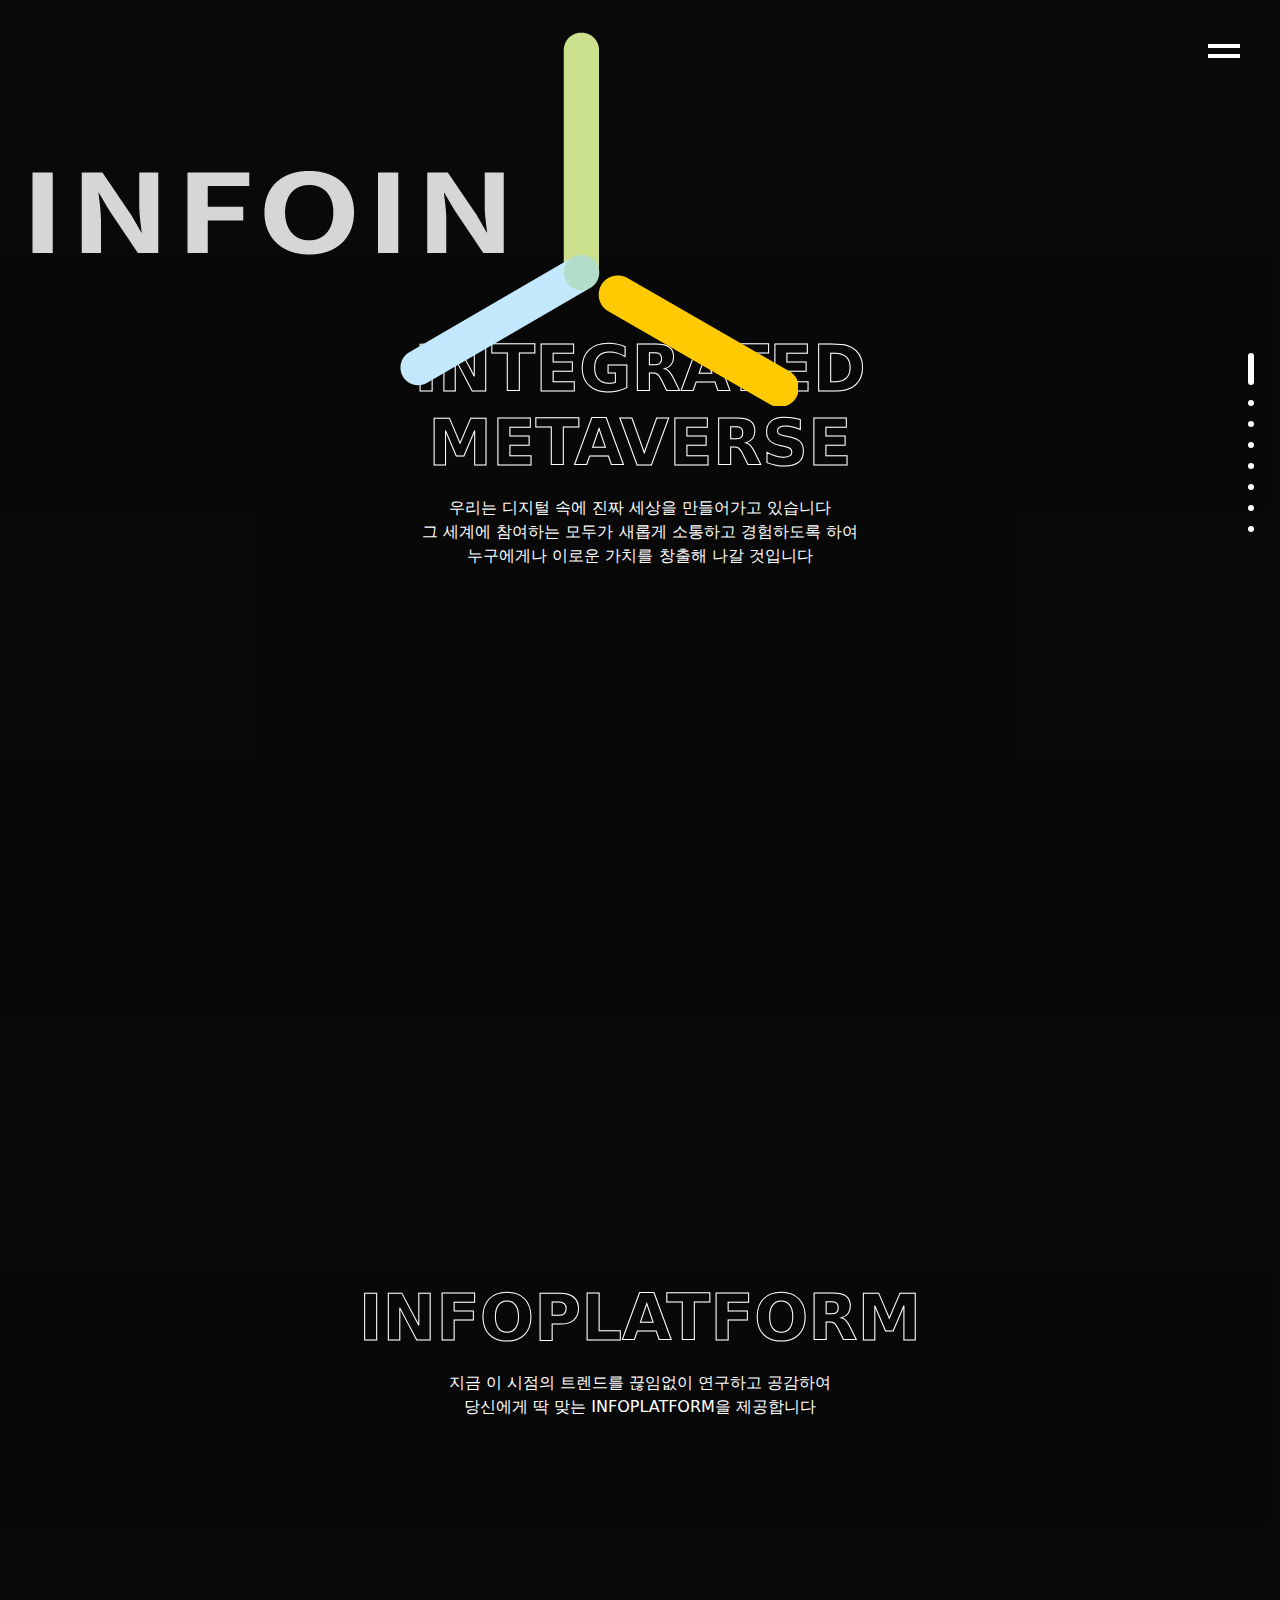
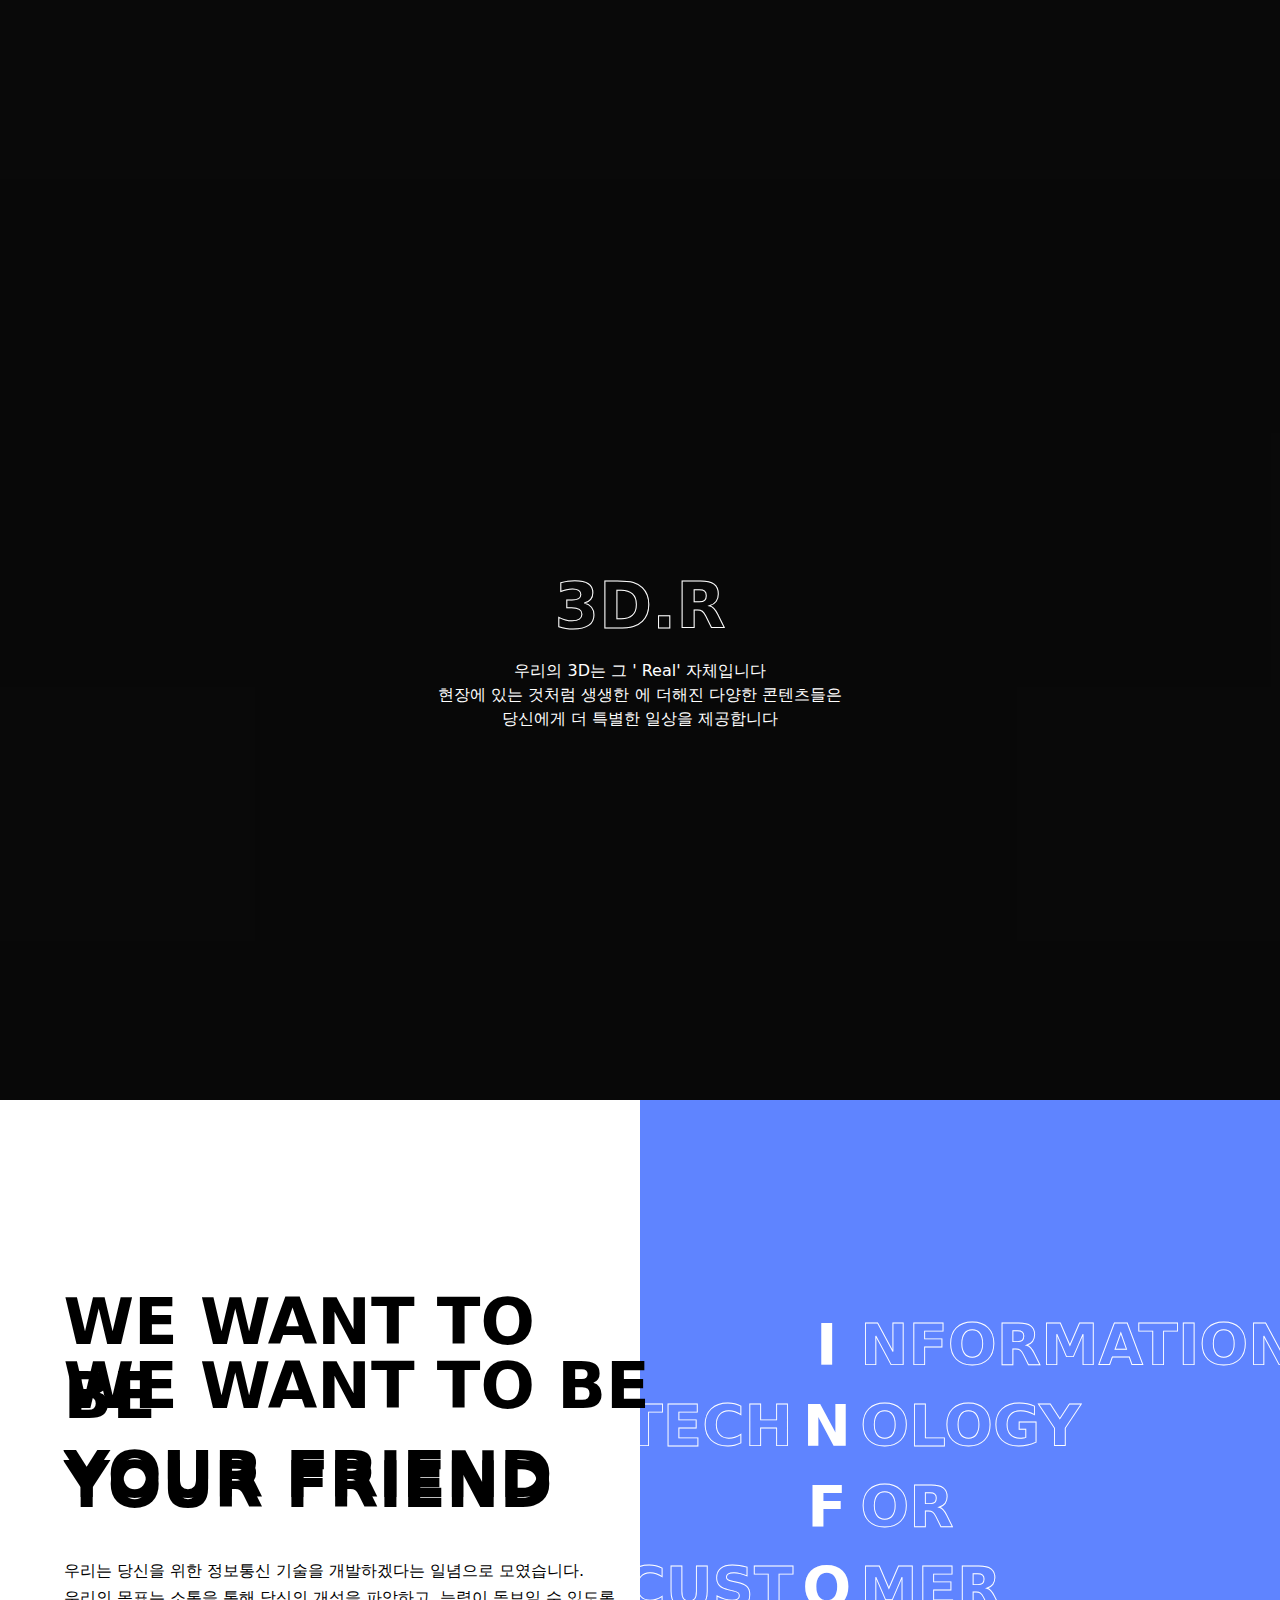
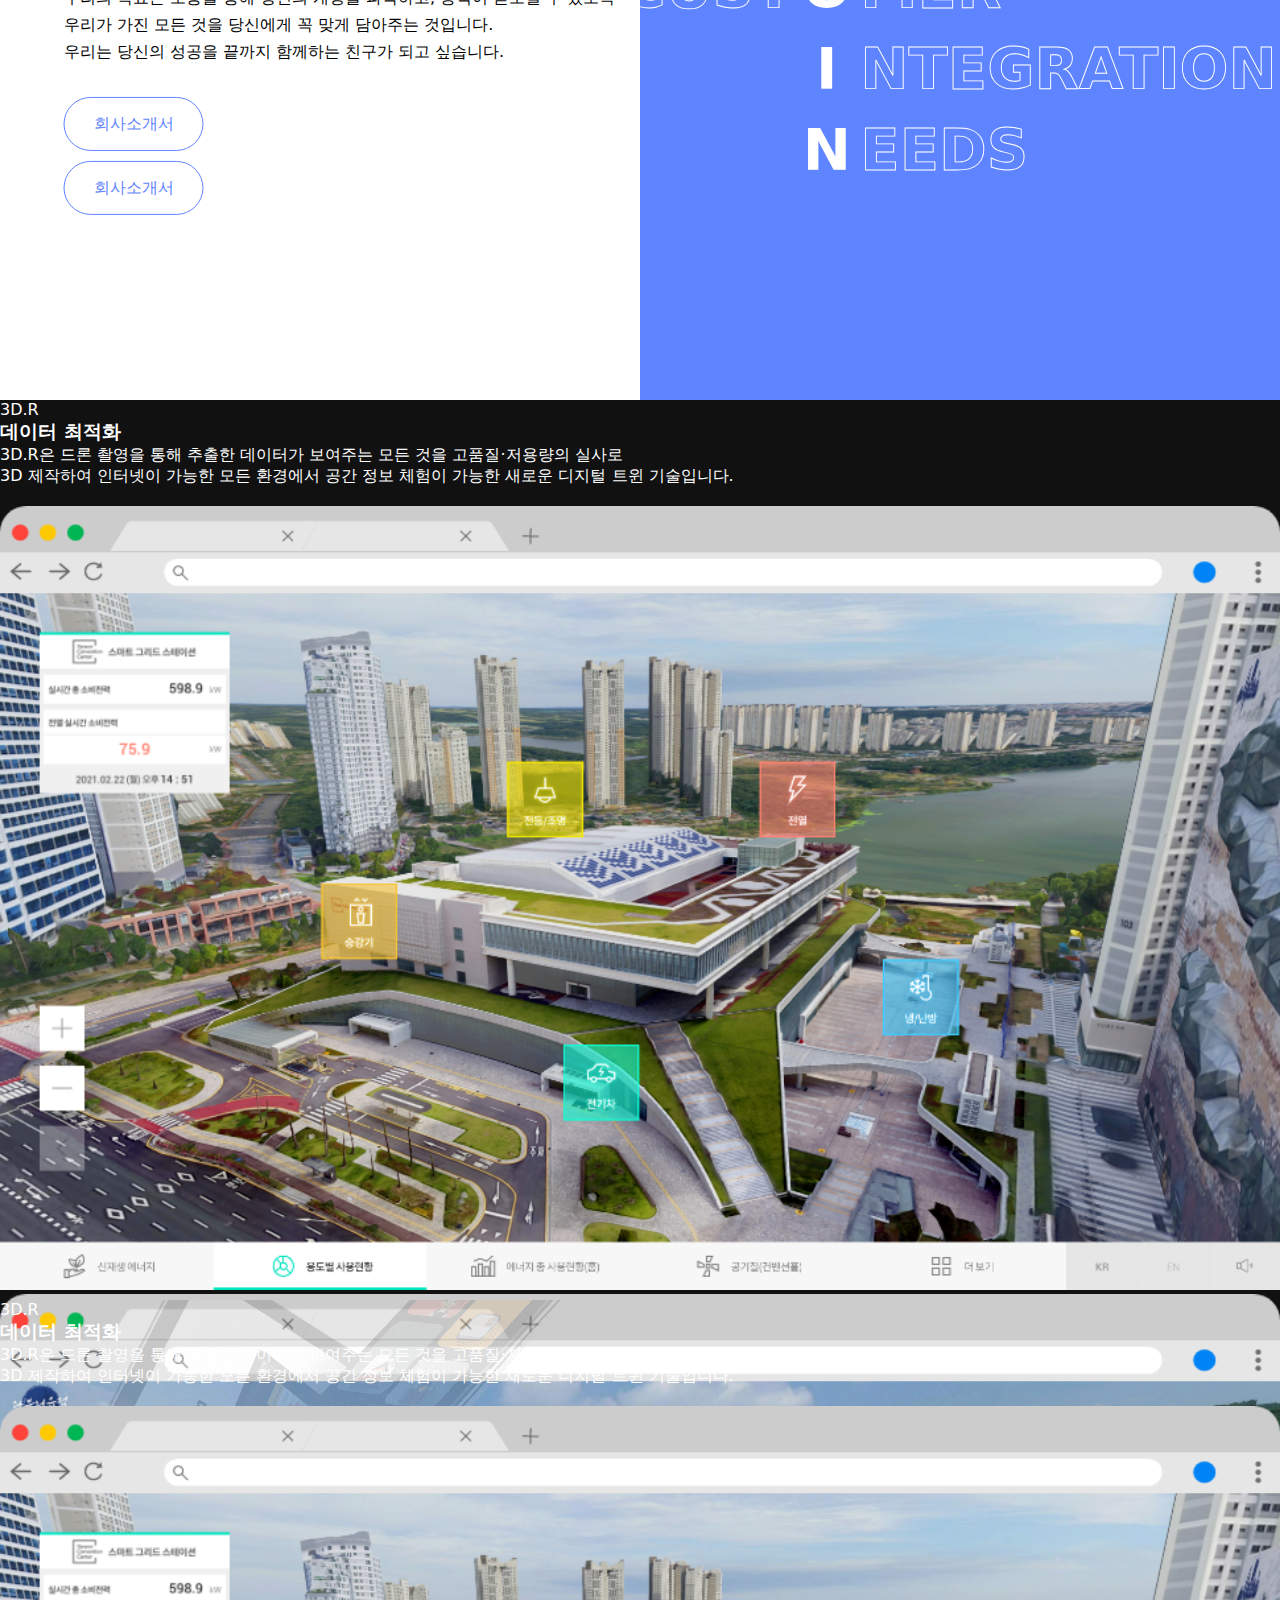
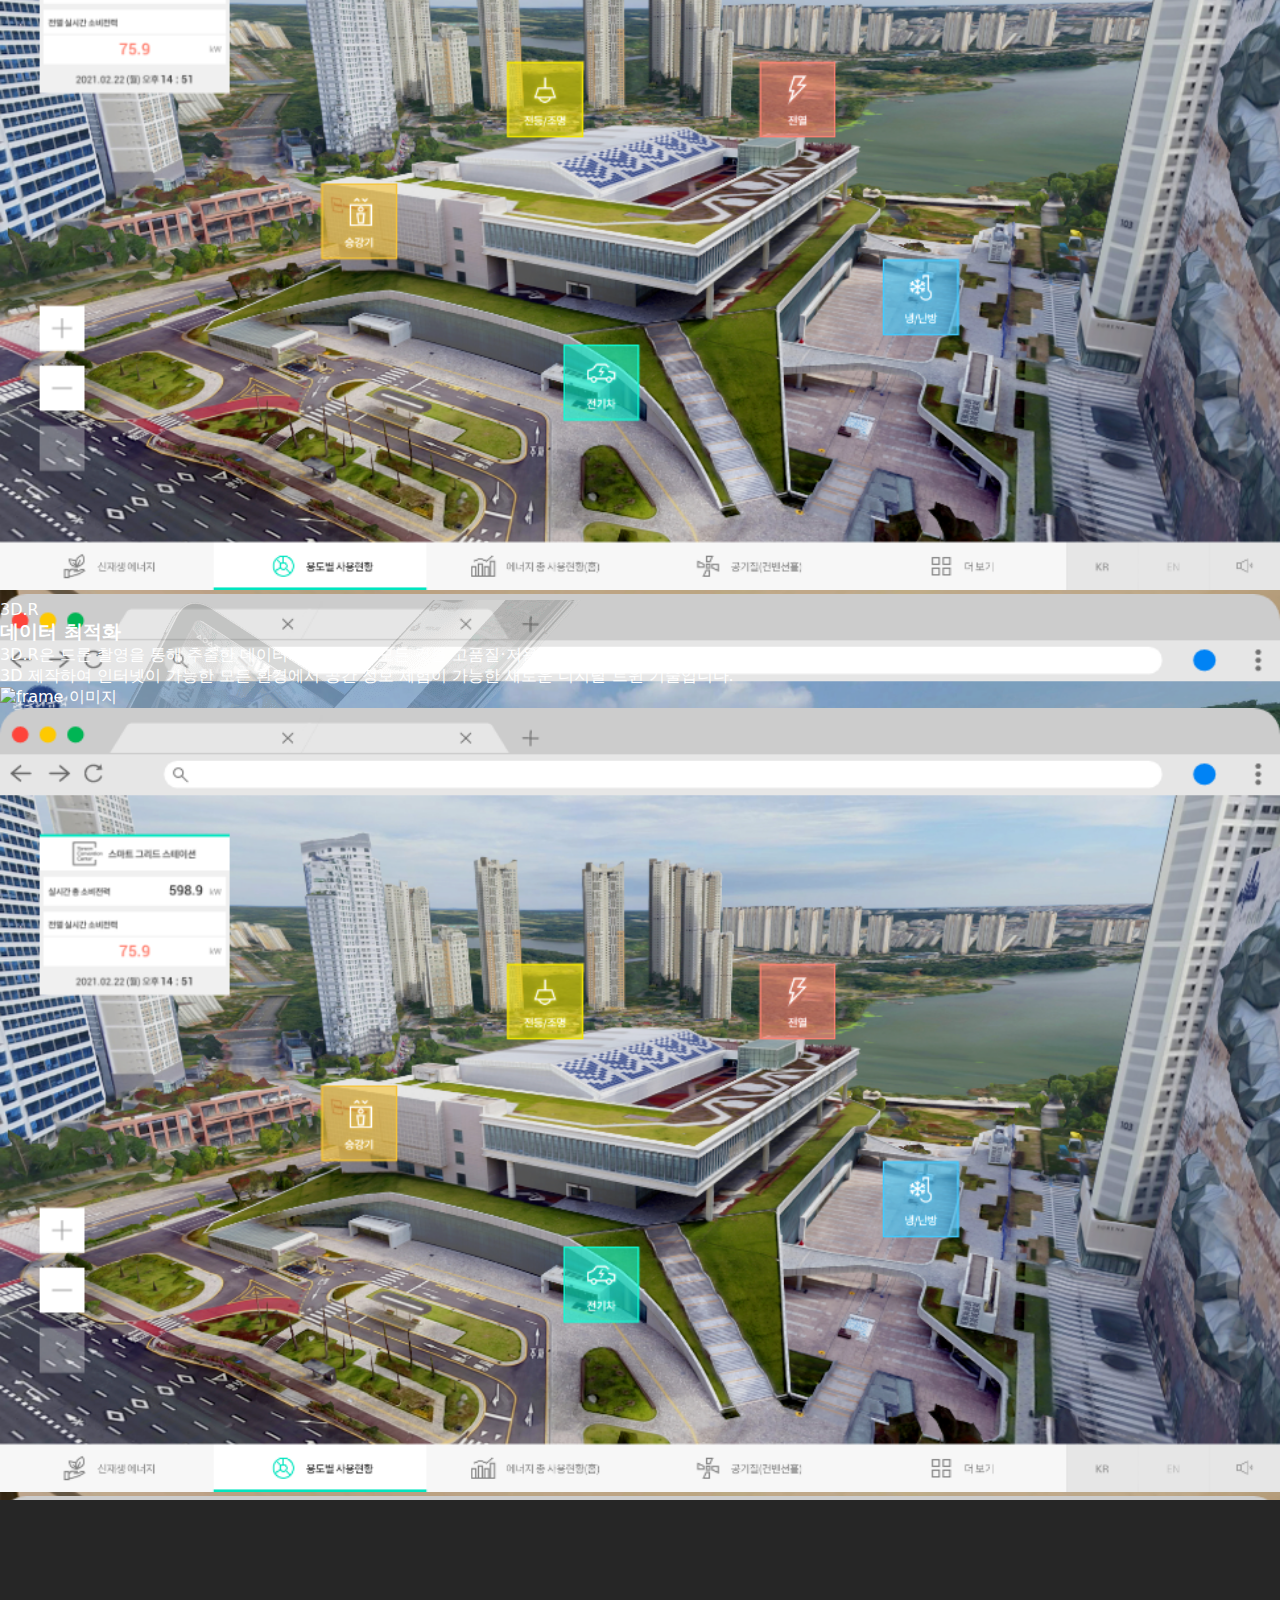
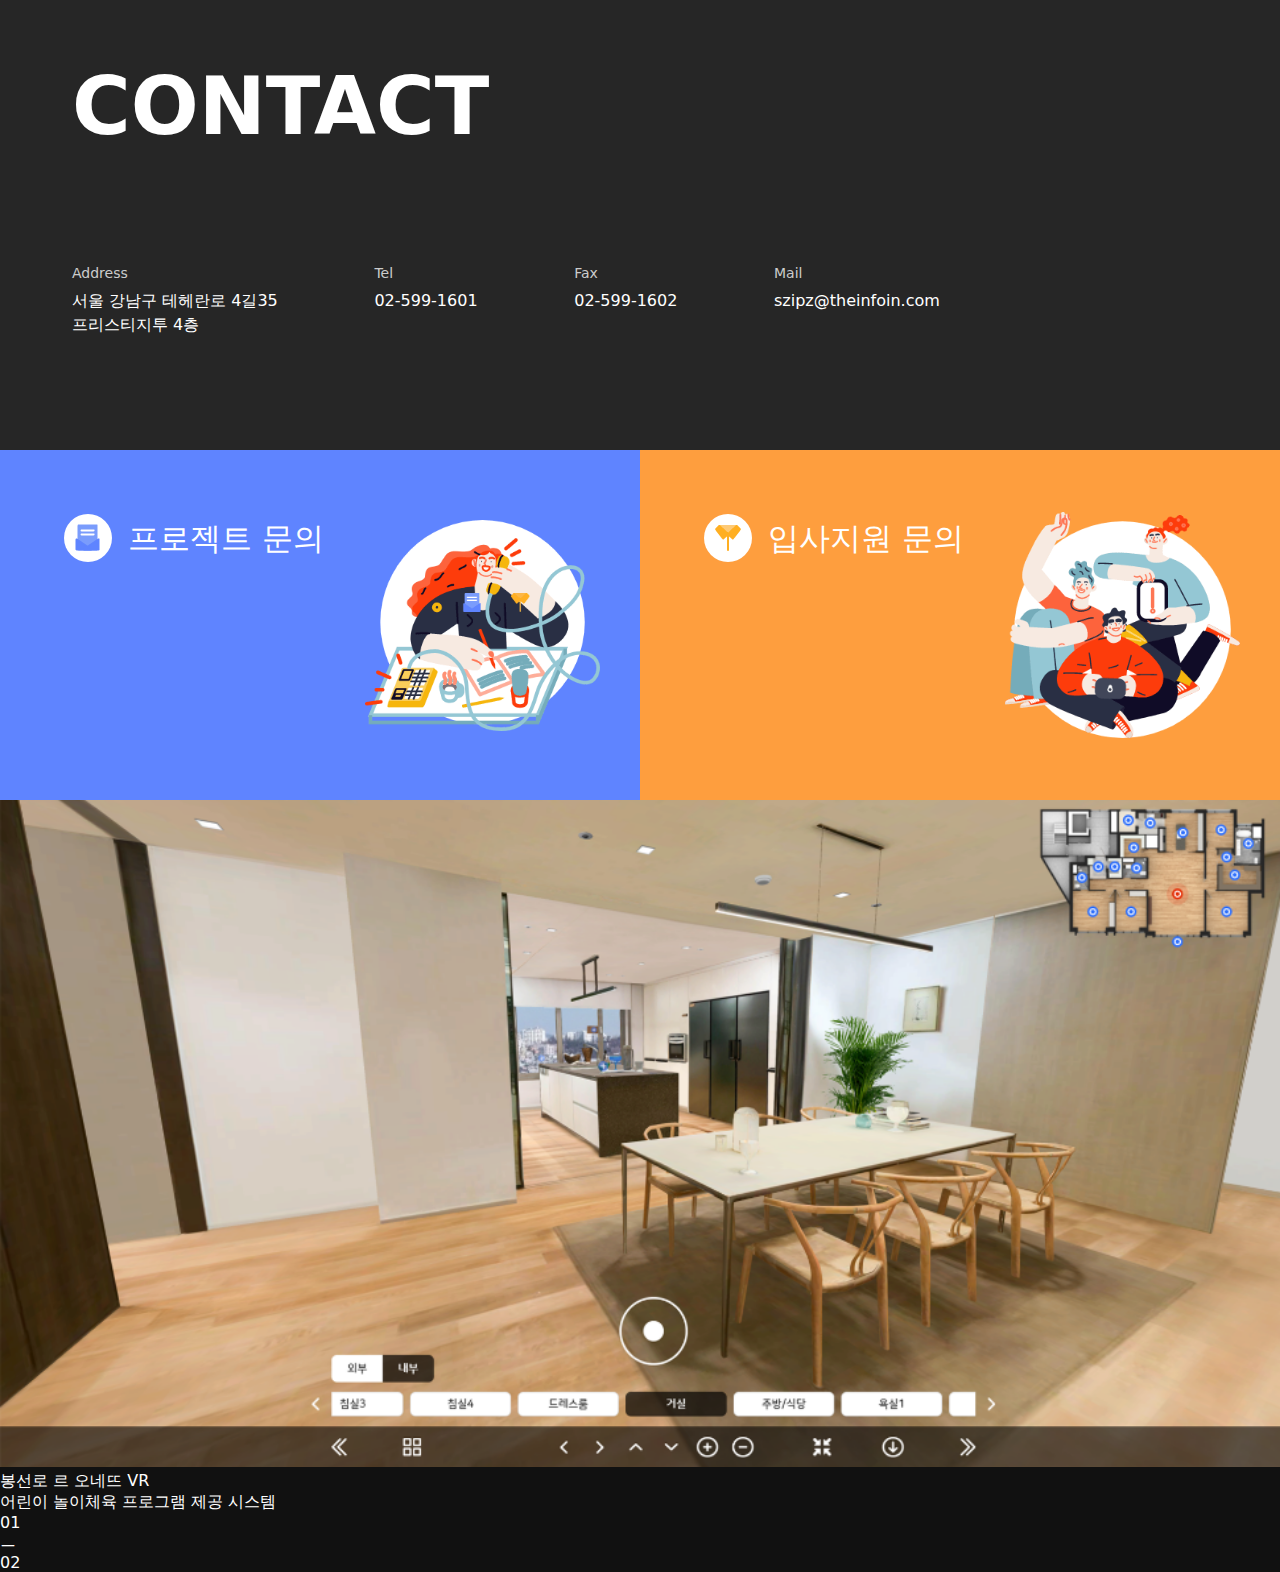
==== commit 39cf437e: "Add files via upload" ====
--- a/index.html
+++ b/index.html
@@ -1,3028 +1,3233 @@
-<!DOCTYPE html>
-<html lang="en"><head>
-    <meta charset="UTF-8">
-    <meta http-equiv="X-UA-Compatible" content="IE=edge">
-    <meta name="viewport" content="width=device-width, initial-scale=1.0, maximum-scale=1.0, user-scalable=no" />
-    <meta http-equiv="Cache-Control" content="no-cache">
-    <link rel="stylesheet" type="text/css" href="css/index.css">
-    <link rel="stylesheet" type="text/css" href="https://cdn.jsdelivr.net/gh/orioncactus/pretendard/dist/web/static/pretendard.css">
-    <script src="https://code.jquery.com/jquery-1.12.4.js"></script>
-  
-  
-    <!-- add son -->
-    <script type="text/javascript">
-      function num_to_str(num) {
-        let output = '';
-        if (typeof num === 'number') {
-          if (num > 10) {
-            output += num;
-          } else if (num >= 0 && num < 10) {
-            output += `0${num}`
-          }
-        }
-        return output;
-      }
-  
-      window.onload = function () {
-        var elm = ".home-section";
-        var page4curImgIdx = 0;
-        var page5curImgIdx = 0;
-        var page6curImgIdx = 0;
-        
-        // $(window).scroll(function() {
-        //   if ($("html,body").is(":animated")) return;
-  
-        //   if ($(".quick-nav>li.active").index() == 7) {
-        //     var st = $(window).scrollTop();
-        //     console.log(st, $(window).height() * 7);
-        //     if (st < $(window).height() * 7 + 10) {
-        //       $(".quick-nav>li").eq(6).trigger("click");
-        //     } 
-        //   }
-        // });
-  
-        $(elm).each(function (index) {
-          // 개별적으로 Wheel 이벤트 적용
-          var _y;
-          $(this).on("touchstart", function(event) {
-            var e = event.originalEvent;
-            _y = e.touches[0].clientY;
-          });
-          // .on("touchmove", function(event) {
-          //   event.preventDefault();
-          //   var e = event.originalEvent;
-          //   var y = e.touches[0].clientY;
-          //   var dy = _y - y;
-          //   console.log(dy);
-  
-          //   var moveTop = $(window).scrollTop();
-          //   var elmSelecter = $(elm).eq(index);
-  
-          //   if (dy > 0) { // 밑으로 스크롤 이동
-          //     moveTop = $(elmSelecter).next().offset().top;
-          //   } else { // 위로 스크롤 이동
-          //     moveTop = $(elmSelecter).prev().offset().top;
-          //   }
-  
-          //   $("html,body").stop().animate({
-          //     scrollTop: moveTop + 'px'
-          //   }, {
-          //     duration: 800,
-          //     complete: function () {}
-          //   });
-  
-          //   _y = y;
-          // }); 
-  
-          $(this).on("mousewheel DOMMouseScroll touchmove", function (e) {
-            if ($(this).hasClass("cont-section")) {
-              if ($("html, body").is(":animated")) e.preventDefault();
-              return
-            };
-            
-            if (e.originalEvent.touches) {
-              if (e.originalEvent.touches.length != 0) {
-                e.preventDefault();
-                var y = e.originalEvent.touches[0].clientY;
-                var delta = y - _y;
-              }
-            } else {
-              var delta = 0;
-              if (!event) event = window.event;
-              if (event.wheelDelta) {
-                delta = event.wheelDelta / 120;
-                if (window.opera) delta = -delta;
-              } else if (event.detail) delta = -event.detail / 3;
-            }
-  
-            var isMoveUp = false;
-            var isMoveDown = false;
-            var moveTop = $(window).scrollTop();
-            var elmSelecter = $(elm).eq(index);
-  
-            // if (index != $(elm).length - 1) {
-            //   e.preventDefault();
-            // } else {
-            //   if ($("html, body").is(":animated")) {
-            //     e.preventDefault();
-            //     return;
-            //   }
-            // }
-  
-            e.preventDefault();
-            if ($("html, body").is(":animated")) return;
-  
-            // 마우스휠을 위에서 아래로
-            if (delta < 0) {
-              if ($(elmSelecter).next() != undefined) {
-                try {
-                  moveTop = $(elmSelecter).next().offset().top;
-                  isMoveUp = false;
-                  isMoveDown = true;
-                } catch (e) {}
-              } else {
-  
-              }
-              // 마우스휠을 아래에서 위로
-            } else {
-              if ($(elmSelecter).prev() != undefined) {
-                try {
-                  moveTop = $(elmSelecter).prev().offset().top;
-                  isMoveUp = true;
-                  isMoveDown = false;
-                } catch (e) {}
-              }
-            }
-            
-            if (index == 0) {
-              if (isMoveDown) {
-                var vid = $(".myvideo").eq(1).get(0);
-                vid.play();
-                var prevVid = $(".myvideo").eq(0).get(0);
-                prevVid.pause();
-                prevVid.current_time = 0;
-              }
-            } else if (index == 1) {
-              if (isMoveUp && !isMoveDown) {
-                var vid = $(".myvideo").eq(0).get(0);
-                vid.play();
-                var prevVid = $(".myvideo").eq(1).get(0);
-                prevVid.pause();
-                prevVid.current_time = 0;
-              } else if (!isMoveUp && isMoveDown) {
-                var vid = $(".myvideo").eq(2).get(0);
-                vid.play();
-                var prevVid = $(".myvideo").eq(1).get(0);
-                prevVid.pause();
-                prevVid.current_time = 0;
-              }
-            } else if (index == 2) {
-              if (isMoveUp && !isMoveDown) {
-                var vid = $(".myvideo").eq(1).get(0);
-                vid.play();
-                var prevVid = $(".myvideo").eq(2).get(0);
-                prevVid.pause();
-                prevVid.current_time = 0;
-              } else if (!isMoveUp && isMoveDown) {
-  
-                var prevVid = $(".myvideo").eq(2).get(0);
-                prevVid.pause();
-                prevVid.current_time = 0;
-  
-                $(".company-tit").html('');
-  
-                let html = '';
-                html += '<li>';
-                html += '   <a class="active">'
-                html += '       <span class="txt">WE WANT TO BE</span>'
-                html += '       <span class="line"></span>'
-                html += '   </a>'
-                html += '</li>'
-                html += '<li>';
-                html += '   <a class="active">'
-                html += '       <span class="txt">YOUR FRIEND</span>'
-                html += '       <span class="line"></span>'
-                html += '   </a>'
-                html += '</li>'
-                $(".company-tit").html(html);
-              }
-            } else if (index == 3) {
-              if (isMoveUp && !isMoveDown) {
-                var vid = $(".myvideo").eq(2).get(0);
-                vid.play();
-              } else if (!isMoveUp && isMoveDown) {
-                $(".tooltip").text("Solution");
-              }
-  
-            }
-            if (index == 4) {
-  
-  
-              // 화면이 위로
-              if (isMoveUp && !isMoveDown) {
-                $(".tooltip").text("core");
-                if (page4curImgIdx != 0) {}
-                $(".home-section.home-section-bg .solution-project .scroll-move .scroll-num-top").css("color",
-                  'hsl(0, 0%, 100%)');
-  
-  
-  
-  
-  
-  
-                $(".company-tit").html('');
-  
-                let html = '';
-                html += '<li>';
-                html += '   <a class="active">'
-                html += '       <span class="txt">WE WANT TO BE</span>'
-                html += '       <span class="line"></span>'
-                html += '   </a>'
-                html += '</li>'
-                html += '<li>';
-                html += '   <a class="active">'
-                html += '       <span class="txt">YOUR FRIEND</span>'
-                html += '       <span class="line"></span>'
-                html += '   </a>'
-                html += '</li>'
-                $(".company-tit").html(html);
-                //화면이 아래로
-              } else if (!isMoveUp && isMoveDown) {
-                $(".solution-project .scroll-move .scroll-num-top").css("color", 'hsl(0, 0%, 100%)');
-  
-              }
-              var imgF = document.querySelector(".imgF");
-              var imgS = document.querySelector(".imgS");
-  
-              if (delta < 0) {
-                if (page4curImgIdx >= 2) {
-                  // 화면 이동 0.8초(800)
-                  $("html,body").stop().animate({
-                    scrollTop: moveTop + 'px'
-                  }, {
-                    duration: 800,
-                    complete: function () {}
-                  });
-                }
-                if (page4curImgIdx < 2) {
-                  page4curImgIdx++;
-                }
-              } else {
-                if (page4curImgIdx == 0) {
-                  // 화면 이동 0.8초(800)
-                  $("html,body").stop().animate({
-                    scrollTop: moveTop + 'px'
-                  }, {
-                    duration: 800,
-                    complete: function () {}
-                  });
-                }
-                if (page4curImgIdx > 0) {
-                  page4curImgIdx--;
-                }
-              }
-              var target = $(".home-section").eq(index).get(0);
-              const solution_desc = $(target).find(".solution-desc");
-              let html = '';
-              switch (page4curImgIdx) {
-                case 0: {
-                  html += '<p class="solution-tit">';
-                  html += ' 수원 컨벤션'
-                  html += '</p>'
-                  html += '<div class="solution-tit-sub">'
-                  html += '   <p>실사기반 3D 공간정보 콘텐츠 및</p>'
-                  html += '   <p>실시간 데이터 시각화 시스템</p>'
-                  html += '</div>'
-  
-                  solution_desc.html(html);
-  
-                  break;
-                }
-                case 1: {
-                  html += '<p class="solution-tit">';
-                  html += ' 백제여유'
-                  html += '</p>'
-                  html += '<div class="solution-tit-sub">'
-                  html += '   <p>공주, 부여 지역 주요 문화재 실사 기반 공간</p>'
-                  html += '   <p>정보 및 안내 콘텐츠</p>'
-                  html += '</div>'
-  
-                  solution_desc.html(html);
-  
-                  break;
-                }
-                case 2: {
-                  html += '<p class="solution-tit">';
-                  html += ' 봉선로 르 오네뜨 VR'
-                  html += '</p>'
-                  html += '<div class="solution-tit-sub">'
-                  html += '   <p>실사기반 3D 공간정보를 통한</p>'
-                  html += '   <p>온라인 모델하우스</p>'
-                  html += '</div>'
-  
-                  solution_desc.html(html);
-  
-                  break;
-                }
-              }
-              /*target.style.backgroundImage = `url('img/mockup_info${page5curImgIdx}.png')`*/
-              const scrollNum = page4curImgIdx + 1;
-              $(target).find(".scroll-num-top").text(num_to_str(page4curImgIdx + 1));
-              imgF.src = "./img/sol_3d" + page4curImgIdx + ".png";
-              imgS.src = "./img/sol_sub_3d" + page4curImgIdx + ".png";
-  
-            } else if (index == 5) {
-              var imgF = document.querySelector(".imgF1");
-              var imgS = document.querySelector(".imgS1");
-              /*if(isMoveDown && !isMoveUp){
-                var target = $(".home-section").eq(index + 1).get(0);
-                target.style.backgroundImage = "url('img/mockup_info2.png')"
-              
-              }*/
-  
-              if (delta < 0) {
-                if (page5curImgIdx >= 2) {
-                  // 화면 이동 0.8초(800)
-                  $("html,body").stop().animate({
-                    scrollTop: moveTop + 'px'
-                  }, {
-                    duration: 800,
-                    complete: function () {}
-                  });
-                }
-                if (page5curImgIdx < 2) {
-                  page5curImgIdx++;
-                }
-              } else {
-                if (page5curImgIdx == 0) {
-                  // 화면 이동 0.8초(800)
-                  $("html,body").stop().animate({
-                    scrollTop: moveTop + 'px'
-                  }, {
-                    duration: 800,
-                    complete: function () {}
-                  });
-                }
-                if (page5curImgIdx > 0) {
-                  page5curImgIdx--;
-                }
-              }
-              var target = $(".home-section").eq(index).get(0);
-              const solution_desc = $(target).find(".solution-desc");
-              let html = '';
-              switch (page5curImgIdx) {
-                case 0: {
-                  html += '<p class="solution-tit">';
-                  html += ' Genie'
-                  html += '</p>'
-                  html += '<div class="solution-tit-sub">'
-                  html += ' 유학지원 프로그램 제공 시스템'
-                  html += '</div>'
-  
-                  solution_desc.html(html);
-  
-                  break;
-                }
-                case 1: {
-                  html += '<p class="solution-tit">';
-                  html += ' TeuniTeuni'
-                  html += '</p>'
-                  html += '<div class="solution-tit-sub">'
-                  html += ' 어린이 놀이체육 프로그램 제공 시스템'
-                  html += '</div>'
-  
-                  solution_desc.html(html);
-  
-                  break;
-                }
-                case 2: {
-                  html += '<p class="solution-tit">';
-                  html += ' 담양 스마트팜'
-                  html += '</p>'
-                  html += '<div class="solution-tit-sub">'
-                  html += '   ICT를 통한 원격 온실 모니터링 및 농장 유지관리 시스템'
-                  html += '</div>'
-  
-                  solution_desc.html(html);
-  
-                  break;
-                }
-              }
-  
-  
-              $(target).find(".scroll-num-top").text(num_to_str(page5curImgIdx + 1));
-              target.style.backgroundImage = `url('img/mockup_info${page5curImgIdx}.png')`
-              imgF.src = "./img/sol_info" + page5curImgIdx + ".png";
-              imgS.src = "./img/sol_sub_info" + page5curImgIdx + ".png";
-  
-            } else if (index == 6) {
-              var imgF = document.querySelector(".imgF2");
-              var imgS = document.querySelector(".imgS2");
-              if (delta < 0) {
-                if (page6curImgIdx >= 1) {
-                  // 화면 이동 0.8초(800)
-                  $("html,body").stop().animate({
-                    scrollTop: moveTop + 'px'
-                  }, {
-                    duration: 800,
-                    complete: function () {}
-                  });
-                }
-                if (page6curImgIdx < 1) {
-                  page6curImgIdx++;
-                }
-              } else {
-                if (page6curImgIdx == 0) {
-                  // 화면 이동 0.8초(800)
-                  $("html,body").stop().animate({
-                    scrollTop: moveTop + 'px'
-                  }, {
-                    duration: 800,
-                    complete: function () {}
-                  });
-                }
-                if (page6curImgIdx > 0) {
-                  page6curImgIdx--;
-                }
-              }
-  
-              var target = $(".home-section").eq(index).get(0);
-  
-              const solution_desc = $(target).find(".solution-desc");
-              let html = '';
-              switch (page6curImgIdx) {
-                case 0: {
-                  html += '<p class="solution-tit">';
-                  html += ' 수유시장'
-                  html += '</p>'
-                  html += '<div class="solution-tit-sub">'
-                  html += '   <p>실사기반 전통시장 3D를 통한 정보제공 및</p>'
-                  html += '   <p>상품판매 시스템</p>'
-                  html += '</div>'
-  
-                  solution_desc.html(html);
-  
-                  break;
-                }
-                case 1: {
-                  html += '<p class="solution-tit">';
-                  html += ' 미니방가'
-                  html += '</p>'
-                  html += '<div class="solution-tit-sub">'
-                  html += '   <p>실사기반 3D 공간정보를 활용한</p>'
-                  html += '   <p>숙박예약 시스템</p>'
-                  html += '</div>'
-  
-                  solution_desc.html(html);
-  
-                  break;
-                }
-              }
-  
-              $(target).find(".scroll-num-top").text(num_to_str(page6curImgIdx + 1));
-              var corrected_index = page6curImgIdx >= 2 ? 1 : page6curImgIdx;
-              target.style.backgroundImage = `url('./img/mockup_co${corrected_index}.png')`
-              imgF.src = "./img/sol_co" + page6curImgIdx + ".png";
-              imgS.src = "./img/sol_sub_co" + page6curImgIdx + ".png";
-            } else {
-              // 화면 이동 0.8초(800)
-              // var st = $(window).scrollTop();
-              // if (st >= $(window).height() * 7) {
-  
-              // } else {
-              // }
-              
-              $("html,body").stop().animate({
-                  scrollTop: moveTop + 'px'
-                }, {
-                  duration: 800,
-                  complete: function () {}
-                }); 
-            }
-  
-  
-  
-            // var sValule; 
-            // document.addEventListener('scroll', function(){
-            //   sValue  = document.documentElement.scrollTop /100 ;
-            //   var imgValue = Math.floor(sValue % 3);
-            //   console.log(imgValue);
-  
-            //   var bl = document.querySelector(".home-section-bg");
-            //   var imgF = document.querySelector(".imgF");
-            //   var imgS = document.querySelector(".imgS");
-  
-  
-            //   //console.dir(bl);
-            //   imgF.src = "./img/solution_3d"+imgValue+".jpg";
-            //   imgS.src = "./img/solution_sub_3d"+imgValue+".jpg";
-            // });
-  
-          });
-        });
-  
-        // var _ty = 0;
-  
-        // $("body").on("touchstart", function(e) {
-        //   _ty = e.originalEvent.touches[0].clientY;
-        // }).on("touchmove", function(e) {
-        //   var y = e.originalEvent.touches[0].clientY;
-        //   var dy = _ty - y;
-  
-        //   if (Math.abs(dy) > 10) {
-        //     if ($("html, body").is(":animated")) return;
-  
-        //     var idx = $(".quick-nav>li.active").index();
-  
-        //     // 위로
-        //     if (dy > 10) {
-        //       if (idx == $(".quick-nav>li").length) return;
-        //       idx--;
-        //     // 아래로
-        //     } else if (dy < -10) {
-        //       if (idx == 0) return;
-        //       idx++;
-        //     }
-  
-        //     switch (idx) {
-        //       case 0:
-        //       case 2:
-        //         var vid = $(".myvideo").eq(idx).get(0);
-        //         vid.play();
-        //         break;
-        //       case 1:
-                
-        //         break;
-        //     }
-  
-            
-        //     _ty = y;
-        //   }
-  
-        // });
-      }
-    </script>
-    <!-- add son -->
-  
-    <title>infoin</title>
-  </head>
-  
-  <body>
-    <div id="wrap">
-      <header id="header" style="width: 384px;">
-        <div class="header-main">
-          <div class="header-inner">
-            <h1 class="main-logo">
-              <a href="#none" title="main-home">
-                <img src="img/logo.svg" alt="infoin-logo img">
-              </a>
-            </h1>
-            <nav class="menu-toggle">
-              <span class="nav-line"></span>
-              <span class="nav-line"></span>
-            </nav>
-          </div>
-        </div>
-        <div class="menu-container">
-          <div class="menu-content">
-            <div class="menu-left">
-              <ul>
-                <li class="menu-item">
-                  <a href="#none" title="core">
-                    core
-                  </a>
-                  <span class="circle"></span>
-                </li>
-                <li class="menu-item">
-                  <a href="#none" title="about">
-                    about
-                  </a>
-                  <span class="circle"></span>
-                </li>
-                <li class="menu-item">
-                  <a href="#none" title="solution">
-                    solution
-                  </a>
-                  <span class="circle"></span>
-                </li>
-                <li class="menu-item">
-                  <a href="#none" title="contact">
-                    contact
-                  </a>
-                  <span class="circle"></span>
-                </li>
-              </ul>
-              <div class="menu-btn">
-                <p>
-                  <a href="http://in4in.com/3d.html" title="3D.R 바로가기">
-                    3D.R 바로가기
-                  </a>
-                </p>
-                <p>
-                  <a href="#none" title="DRONVOLAR">
-                    DRONVOLAR
-                  </a>
-                </p>
-              </div>
-            </div>
-            <div class="menu-right">
-              <div class="menu-logo">
-                <div>
-                  <img src="img/infoin_logo.png" alt="logo">
-                </div>
-              </div>
-              <div class="menu-com-info">
-                <dl class="effect hover">
-                  <dt>
-                    Address
-                  </dt>
-                  <dd>
-                    <a href="https://map.naver.com/v5/search/%EC%9D%B8%ED%8F%AC%EC%9D%B8/place/37548634?c=14140468.3350683,4508522.0193795,15,0,0,0,dh&amp;placePath=%3Fentry%253Dbmp" title="address">
-                      서울 강남구 테헤란로 4길35<br>
-                      프리스티지투 4층
-                    </a>
-                  </dd>
-                </dl>
-                <div class="menu-info">
-                  <dl class="effect hover">
-                    <dt>
-                      Tel
-                    </dt>
-                    <dd>
-                      02-599-1601
-                    </dd>
-                  </dl>
-                  <dl class="effect hover">
-                    <dt>
-                      Fax
-                    </dt>
-                    <dd>
-                      02-599-1602
-                    </dd>
-                  </dl>
-                </div>
-                <dl class="effect hover">
-                  <dt>Mail</dt>
-                  <dd>
-                    <a href="https://mail.google.com/mail/u/0/?fs=1&amp;tf=cm&amp;source=mailto&amp;to=szipz@theinfoin.com" title="mail">
-                      szipz@theinfoin.com
-                    </a>
-                  </dd>
-                </dl>
-                <span class="data">
-                  개인정보처리방침
-                </span>
-                <p class="copy">
-                  Copyright © INFOIN CO.,Ltd. All Rights Reserved.
-                </p>
-              </div>
-            </div>
-          </div>
-        </div>
-      </header>
-      <main id="main">
-        <ul class="quick-nav">
-          <li class=""></li>
-          <li class=""></li>
-          <li class=""></li>
-          <li class=""></li>
-          <li class=""></li>
-          <li class=""></li>
-          <li class=""></li>
-          <li class="active"></li>
-        </ul>
-        <div class="home-main">
-          <!-- 1번째 영역 -->
-          <section class="home-section" style="height: 854px; width: 384px;">
-            <div class="video-frame">
-              <video class="myvideo" src="video/info.mp4" muted="" autoplay=""></video>
-            </div>
-            <div class="home-bg" style="height: 854px; width: 384px;"></div>
-            <div class="project-info">
-              <h3 class="project-tit">
-                <a href="#" title="integrated metaverse">integrated metaverse</a>
-              </h3>
-              <p class="project-desc">
-                우리는 디지털 속에 진짜 세상을 만들어가고 있습니다<br>
-                그 세계에 참여하는 모두가 새롭게 소통하고 경험하도록 하여<br>
-                누구에게나 이로운 가치를 창출해 나갈 것입니다
-              </p>
-              <p class="project-desc-mob">
-                우리는 디지털 속에 진짜 세상을 만들어가고 있습니다<br>
-                그 세계에 참여하는 모두가 새롭게 소통하고 경험하도록 하여 누구에게나 이로운 가치를 창출해 나갈 것입니다
-              </p>
-            </div>
-          </section>
-          <!-- 2번째 영역 -->
-          <section class="home-section" style="height: 854px; width: 384px;">
-            <div class="video-frame">
-              <video class="myvideo" src="video/3d.mp4" muted=""></video>
-            </div>
-            <div class="home-bg" style="height: 854px; width: 384px;"></div>
-            <div class="project-info">
-              <h3 class="project-tit">
-                <a href="#none" title="integrated metaverse">INFOPLATFORM</a>
-              </h3>
-              <p class="project-desc">
-                지금 이 시점의 트렌드를 끊임없이 연구하고 공감하여<br>
-                당신에게 딱 맞는 INFOPLATFORM을 제공합니다
-              </p>
-              <p class="project-desc-mob">
-                지금 이 시점의 트렌드를 끊임없이 연구하고 공감하여<br>
-                당신에게 딱 맞는 INFOPLATFORM을 제공합니다
-              </p>
-            </div>
-          </section>
-          <!-- 3번째 영역 -->
-          <section class="home-section" style="height: 854px; width: 384px;">
-            <div class="video-frame">
-              <video class="myvideo" src="video/3d.mp4" muted=""></video>
-            </div>
-            <div class="home-bg" style="height: 854px; width: 384px;"></div>
-            <div class="project-info">
-              <h3 class="project-tit">
-                <a href="#" title="integrated metaverse">3D.R</a>
-              </h3>
-              <p class="project-desc">
-                우리의 3D는 그 ' Real' 자체입니다<br>
-                현장에 있는 것처럼 생생한 에 더해진 다양한 콘텐츠들은<br>
-                당신에게 더 특별한 일상을 제공합니다
-              </p>
-              <p class="project-desc-mob">
-                우리의 3D는 그 ' Real' 자체입니다<br>
-                현장에 있는 것처럼 생생한 에 더해진 다양한 콘텐츠들은<br>
-                당신에게 더 특별한 일상을 제공합니다
-              </p>
-            </div>
-          </section>
-          <!-- 4번째 영역 -->
-          <section class="home-section sentence-area active" style="height: 854px; width: 384px;">
-            <div class="company-info">
-              <div class="company-desc-left">
-                <div class="company-text">
-                  <!--<p class="company-tit">
-                    WE WANT TO BE<br/>
-                    YOUR FRIEND
-                  </p>-->
-                  <div class="com-list">
-                    <ul class="company-tit"><li>   <a class="active">       <span class="txt">WE WANT TO BE</span>       <span class="line"></span>   </a></li><li>   <a class="active">       <span class="txt">YOUR FRIEND</span>       <span class="line"></span>   </a></li></ul>
-                    <p class="company-desc">
-                      우리는 당신을 위한 정보통신 기술을 개발하겠다는 일념으로 모였습니다.<br>
-                      우리의 목표는 소통을 통해 당신의 개성을 파악하고, 능력이 돋보일 수 있도록<br>
-                      우리가 가진 모든 것을 당신에게 꼭 맞게 담아주는 것입니다.<br>
-                      우리는 당신의 성공을 끝까지 함께하는 친구가 되고 싶습니다.
-                    </p>
-                  </div>
-                  <p class="company-btn">
-                    <a href="http://in4in.com/3dr_brochure_v4.pdf" title="회사소개서">회사소개서</a>
-                  </p>
-                </div>
-              </div>
-              <div class="company-desc-right">
-                <div class="sentence">
-                  <div class="column">
-                    <p></p>
-                    <p>TECH</p>
-                    <p></p>
-                    <p>CUST</p>
-                    <p></p>
-                    <p></p>
-                  </div>
-                  <div class="main-transition"><span>I</span><span>
-</span><span>N</span><span>
-</span><span>F</span><span>
-</span><span>O</span><span>
-</span><span>I</span><span>
-</span><span>N</span></div>
-                  <div class="column">
-                    <p>NFORMATION</p>
-                    <p>OLOGY</p>
-                    <p>OR</p>
-                    <p>MER</p>
-                    <p>NTEGRATION</p>
-                    <p>EEDS</p>
-                  </div>
-                </div>
-              </div>
-            </div>
-          </section>
-          <!-- 5번째 영역 -->
-          <section class="home-section home-section-bg" style="height: 854px; width: 384px;">
-            
-            <div class="solution-project">
-              <div class="scroll-move">
-                <div class="scroll-num scroll-num-top" style="color: rgb(255, 255, 255);">03</div>
-                <div class="scroll-bar">
-                  <div>
-                    <img src="img/mouse.png">
-                  </div>
-                </div>
-                <div class="scroll-num scroll-num-bottom">03</div>
-              </div>
-              <div class="solution-imgArea">
-                <div class="solution">
-              <div class="keyword-box">
-                <div class="keyword">
-                  <p class="keyword-tit">3D.R</p>
-                  <div class="words-box">
-                    <ul class="words">
-                      <li>3D 데이터 최적화</li>
-                      <li>드론 촬영</li>
-                      <li>3D&amp;loT 융복합</li>
-                      <li>VR/AR 콘텐츠</li>
-                    </ul>
-                  </div>
-                </div>
-              </div><div class="keyword-info">
-                3D.R는 드론 촬영을 통해 추출한 데이터가 보여주는 모든 것을 고품질·저용량의 실사로 3D 제작하여<br>
-                인터넷이 가능한 모든 환경에서 공간 정보 체험이 가능한 새로운 디지털 트윈 기술입니다.
-              </div>
-              
-            </div><div class="solution-img main-img0">
-                  <img class="imgF" src="./img/sol_3d2.png" alt="solution_3d0 img">
-                  <div class="solution-info">
-                    <div class="solution-text">
-                      <div class="solution-desc"><p class="solution-tit"> 봉선로 르 오네뜨 VR</p><div class="solution-tit-sub">   <p>실사기반 3D 공간정보를 통한</p>   <p>온라인 모델하우스</p></div></div>
-                    </div>
-                  </div>
-                </div>
-              </div>
-            </div>
-            <div class="illust-img">
-              <img src="img/people.png" alt="illust img">
-            </div>
-            <!--
-            <div class="solution-info">
-              <div class="solution-text">
-                <div class="solution-desc">
-                  <p class="solution-tit">
-                    수원 컨벤션
-                  </p>
-                  <div class="solution-tit-sub">
-                    <p>실사 기반 3차원 공간정보 콘텐츠</p>
-                    <p>실시간 데이터 시각화 시스템 구축</p>
-                  </div>
-                </div>
-              </div>
-            </div>
-            -->
-            <div class="solution_sub-imgArea">
-              <div class="solution_sub-img sub-img0">
-                <img class="imgS" src="./img/sol_sub_3d2.png" alt="/solution_sub_3d0">
-              </div>
-            </div>
-          </section>
-          <!-- 6번째 영역 -->
-          <section class="home-section home-info-mockup" style="height: 854px; width: 384px; background-image: url(&quot;img/mockup_info2.png&quot;);">
-            
-            <div class="solution-project">
-              <div class="scroll-move">
-                <div class="scroll-num scroll-num-top" style="color: rgb(255, 255, 255);">03</div>
-                <div class="scroll-bar">
-                  <div>
-                    <img src="img/mouse.png">
-                  </div>
-                </div>
-                <div class="scroll-num scroll-num-bottom">03</div>
-              </div>
-              <div class="solution-imgArea">
-                <div class="solution">
-              <div class="keyword">
-                <p class="keyword-tit">INFOPLATFORM</p>
-                <div class="words-box">
-                  <ul class="words">
-                    <li>Platform</li>
-                    <li>Big Data</li>
-                    <li>Process</li>
-                    <li>Development lot</li>
-                  </ul>
-                </div>
-              </div>
-              <div class="keyword-info">
-                분석, 설계, 개발, 테스트로 완성된 맞춤형 어플리케이션 서비스와 컴포넌트를 제공합니다. <br>
-                서비스 특성에 따라 디바이스와 IoT센서를 연동해 실시간으로 환경을 제어하는 IoT 기술 적용이 가능합니다.
-              </div>
-            </div><div class="solution-img main-img0">
-                  <img class="imgF1" src="./img/sol_info2.png" alt="solution_3d0 img">
-                  <div class="solution-info">
-                    <div class="solution-text">
-                      <div class="solution-desc"><p class="solution-tit"> 담양 스마트팜</p><div class="solution-tit-sub">   ICT를 통한 원격 온실 모니터링 및 농장 유지관리 시스템</div></div>
-                    </div>
-                  </div>
-                </div>
-              </div>
-            </div>
-            <!--
-            <div class="solution-info">
-              <div class="solution-text">
-                <div class="solution-desc">
-                  <p class="solution-tit">
-                    Genie
-                  </p>
-                  <div class="solution-tit-sub">
-                    유학지원 프로그램 제공 시스템
-                  </div>
-                </div>
-              </div>
-            </div>
-            -->
-            <div class="solution_sub-imgArea">
-              <div class="solution_sub-img sub-img0">
-                <img class="imgS1" src="./img/sol_sub_info2.png" alt="/solution_sub_3d0">
-              </div>
-            </div>
-          </section>
-          <!-- 7번째 영역 -->
-          <section class="home-section home-co-mockup" style="height: 854px; width: 384px; background-image: url(&quot;./img/mockup_co1.png&quot;);">
-            
-            <div class="solution-project">
-              <div class="scroll-move">
-                <div class="scroll-num scroll-num-top" style="color: rgb(255, 255, 255);">02</div>
-                <div class="scroll-bar">
-                  <div>
-                    <img src="img/mouse.png">
-                  </div>
-                </div>
-                <div class="scroll-num scroll-num-bottom">03</div>
-              </div>
-              <div class="solution-imgArea">
-                <div class="solution">
-              <div class="keyword">
-                <p class="keyword-tit">Commerce</p>
-                <div class="words-box">
-                  <ul class="words">
-                    <li>Live-Commerce</li>
-                    <li>Reservation</li>
-                    <li>결제시스템 분석 및 보고</li>
-                    <li>검색관리</li>
-                  </ul>
-                </div>
-              </div>
-              <div class="keyword-info">
-                고객별, 서비스별 고유 문화와 제도에 맞게 맞춤 설정하여 품목관리, 판매관리, 트래킹 추적 보고서 등<br>
-                효율적인 커머스 관리가 가능한 환경을 제공합니다.
-              </div>
-            </div><div class="solution-img main-img0">
-                  <img class="imgF2" src="./img/sol_co1.png" alt="solution_3d0 img">
-                  <div class="solution-info">
-                    <div class="solution-text">
-                      <div class="solution-desc"><p class="solution-tit"> 미니방가</p><div class="solution-tit-sub">   <p>실사기반 3D 공간정보를 활용한</p>   <p>숙박예약 시스템</p></div></div>
-                    </div>
-                  </div>
-                </div>
-              </div>
-            </div>
-            <!--
-            <div class="solution-info">
-              <div class="solution-text">
-                <div class="solution-desc">
-                  <p class="solution-tit">
-                    수유시장
-                  </p>
-                  <div class="solution-tit-sub">
-                    <p>실사기반 전통시장 3D를 통한 정보제공 및</p>
-                    <p>상품판매 시스템</p>
-                  </div>
-                </div>
-              </div>
-            </div>
-           -->
-            <div class="solution_sub-imgArea">
-              <div class="solution_sub-img sub-img0">
-                <img class="imgS2" src="./img/sol_sub_co1.png" alt="/solution_sub_3d0">
-              </div>
-            </div>
-          </section>
-          <!-- 8번째 영역 -->
-          <section class="home-section cont-section" style="height: 854px; width: 384px;">
-            <div class="cont-main">
-              <div class="cont-info">
-                <h3 class="cont-tit">contact</h3>
-                <div class="cont-com-info">
-                  <dl class="effect hover">
-                    <dt>
-                      Address
-                    </dt>
-                    <dd>
-                      <a href="https://map.naver.com/v5/search/%EC%9D%B8%ED%8F%AC%EC%9D%B8/place/37548634?c=14140468.3350683,4508522.0193795,15,0,0,0,dh&amp;placePath=%3Fentry%253Dbmp" title="address">
-                        서울 강남구 테헤란로 4길35<br>
-                        프리스티지투 4층
-                      </a>
-                    </dd>
-                  </dl>
-                  
-                  <dl class="effect hover">
-                    <dt>
-                      Tel
-                    </dt>
-                    <dd>
-                      02-599-1601
-                    </dd>
-                  </dl>
-                  <dl class="effect hover">
-                    <dt>
-                      Fax
-                    </dt>
-                    <dd>
-                      02-599-1602
-                    </dd>
-                  </dl>
-             
-                  <dl class="effect hover">
-                    <dt>Mail</dt>
-                    <dd>
-                      <a href="https://mail.google.com/mail/u/0/?fs=1&amp;tf=cm&amp;source=mailto&amp;to=szipz@theinfoin.com" title="mail">
-                        szipz@theinfoin.com
-                      </a>
-                    </dd>
-                  </dl>
-                </div>
-              </div>
-              <div class="cont-user">
-                <div class="contact cont-inq">
-                  <div class="pro-tit">
-                    <div class="call">
-                      <img src="img/call_left.png" alt="call img">
-                    </div>
-                    <p class="inq-text">프로젝트 문의</p>
-                    <!-- <p class="circle-bg0"></p> -->
-                  </div>
-                  <!--
-                  <div class="cont-img">
-                    <p class="circle-bg0"></p>
-                  </div>
-                  --> 
-                </div>
-                <div class="contact apply_inq">
-                  <div class="pro-tit">
-                    <div class="call">
-                      <img src="img/call_right.png" alt="call img">
-                    </div>
-                    <p class="inq-text">입사지원 문의</p>
-                    <!-- <p class="circle-bg1"></p> -->
-  
-                  </div>
-                  <!--
-                  <div class="cont-img">
-                    <p class="circle-bg1"></p>
-                  </div>
-                  -->
-                </div>
-              </div>
-            </div>
-          </section>
-          <!-- 9번째 영역 -->
-          <section class="cont-project cont hide">
-            <div class="cont-top">
-              <div class="cont-inner">
-                <div class="cont-inner-tit">
-                  Be an INFOIN'S <span>PEOPLE</span>
-                </div>
-                <div class="cont-com-info">
-                  <dl class="effect hover">
-                    <dt>
-                      Address
-                    </dt>
-                    <dd>
-                      <a href="https://map.naver.com/v5/search/%EC%9D%B8%ED%8F%AC%EC%9D%B8/place/37548634?c=14140468.3350683,4508522.0193795,15,0,0,0,dh&amp;placePath=%3Fentry%253Dbmp" title="address">
-                        서울 강남구 테헤란로 4길35<br>
-                        프리스티지투 4층
-                      </a>
-                    </dd>
-                  </dl>
-                  
-                  <dl class="effect hover">
-                    <dt>
-                      Tel
-                    </dt>
-                    <dd>
-                      02-599-1601
-                    </dd>
-                  </dl>
-                  <dl class="effect hover">
-                    <dt>
-                      Fax
-                    </dt>
-                    <dd>
-                      02-599-1602
-                    </dd>
-                  </dl>
-             
-                  <dl class="effect hover">
-                    <dt>Mail</dt>
-                    <dd>
-                      <a href="https://mail.google.com/mail/u/0/?fs=1&amp;tf=cm&amp;source=mailto&amp;to=szipz@theinfoin.com" title="mail">
-                        szipz@theinfoin.com
-                      </a>
-                    </dd>
-                  </dl>
-                </div>
-              </div>
-              <div class="illustImg illust0">
-                <img src="img/illust0.png" alt="일러스트">
-              </div>
-            </div>
-            <div class="cont-bottom">
-              <div class="illustImg illust-bg">
-                <img src="img/illust_bg.png" alt="일러스트">
-              </div>
-              <div class="illustImg illust1">
-                <img src="img/illust1.png" alt="일러스트">
-              </div>
-              <div class="illustImg illust2">
-                <img src="img/illust2.png" alt="일러스트">
-              </div>
-              <div class="cont-formArea">
-                <div class="form-text-mob">
-                  <h3 class="form-tit">
-                    contact project
-                  </h3>
-                  <p class="form-desc">
-                    사람을 위한 기술을 만들어 나가는 인포인은 여러분의 생각을 귀담아 듣고<br>
-                    이해하여 필요한 서비스와 정확한 솔루션을 제공합니다 .
-                  </p>
-                </div>
-                <form id="cont-form" action="#none" methid="post">
-                  <fieldset>
-                    <legend>프로젝트문의</legend>
-                    <div class="form-inner" id="contactDiv">
-                      <div class="form-text">
-                        <h3 class="form-tit">
-                          contact project
-                        </h3>
-                        <p class="form-desc">
-                          사람을 위한 기술을 만들어 나가는 인포인은 여러분의 생각을 귀담아 듣고<br>
-                          이해하여 필요한 서비스와 정확한 솔루션을 제공합니다 .
-                        </p>
-                      </div>
-                      <div class="user-info">
-                        <div class="info">
-                          <div class="info-person">
-                            <div class="col-01">
-                              <span class="size">회사명</span>은
-                            </div>
-                            <input type="text" name="com_name"><span class="alert-img"></span>
-                            <div class="col-02"> &nbsp;이고,</div>
-                          </div>
-                          <p class="alert-text alert-name">회사명을 25자 이내로 작성해주세요.</p>
-                          <div class="info-person">
-                            <div class="col-01"><span class="size">연락처</span>는 </div>
-                            <input type="text" name="com_tel" maxlength="13"><span class="alert-img"></span>
-                            <div class="col-02">입니다.</div>
-                          </div>
-                          <p class="alert-text alert-tel">유효한 연락처 형식이 아닙니다.</p>
-                          <div class="info-person">
-                            <div class="col-01">
-                              <span class="size">이메일</span>은 
-                            </div>
-                            <input type="text" name="com_email"><span class="alert-img"></span>
-                            <div class="col-02">입니다.</div>
-                          </div>
-                          <p class="alert-text alert-email">유효한 이메일 형식이 아닙니다.</p>
-                        </div>
-                        <!--mobile--->
-                        <div class="info-mob">
-                          <p>
-                            <label for="com-name">회사명</label>
-                           <input type="text" name="com_name_m">
-                          </p>
-                          <p>
-                            <label for="com-tel">연락처</label>
-                            <input type="text" name="com_tel_m" maxlength="13">
-                          </p>
-                          <p>
-                            <label for="com-email">이메일</label>
-                            <input type="text" name="com_email_m">
-                          </p>
-                        </div>
-                        <!---->
-                        <div class="chkBox">
-                          <p>문의할 프로젝트를 선택하세요.</p>
-                          <!--<input type="checkbox" name="com_inquiry" value="2"><label for="3D 콘텐츠">3D 콘텐츠</label>
-                          <input type="checkbox" name="com_inquiry" value="4"><label for="메타버스 제작">메타버스 제작</label>
-                          <input type="checkbox" name="com_inquiry" value="8"><label for="소프트웨어 제작">소프트웨어 제작</label>
-                          <input type="checkbox" name="com_inquiry" value="16"><label for="드론 촬영">드론 촬영</label>
-                          <input type="checkbox" name="com_inquiry" value="32"><label for="기타">기타</label>-->
-                          <div class="chk_menu">
-                            <input type="checkbox" name="com_inquiry" value="2"><label for="3D 콘텐츠">3D 콘텐츠</label>
-                          </div>
-                          <div class="chk_menu">
-                            <input type="checkbox" name="com_inquiry" value="4"><label for="메타버스 제작">메타버스 제작</label>
-                          </div>
-                          <div class="chk_menu">
-                            <input type="checkbox" name="com_inquiry" value="8"><label for="소프트웨어 제작">소프트웨어 제작</label>
-                          </div>
-                          <div class="chk_menu">
-                            <input type="checkbox" name="com_inquiry" value="16"><label for="드론 촬영">드론 촬영</label>
-                          </div>
-                          <div class="chk_menu">
-                            <input type="checkbox" name="com_inquiry" value="32"><label for="기타">기타</label>
-                          </div>
-                        </div>
-                        <div class="chkBox-mob">
-                          <p>문의할 프로젝트를 선택하세요.</p>
-                          <div class="chk_menu">
-                            <input type="checkbox" name="com_inquiry_m" value="2"><label for="3D 콘텐츠">3D 콘텐츠</label>
-                          </div>
-                          <div class="chk_menu">
-                            <input type="checkbox" name="com_inquiry_m" value="4"><label for="메타버스 제작">메타버스 제작</label>
-                          </div>
-                          <div class="chk_menu">
-                            <input type="checkbox" name="com_inquiry_m" value="8"><label for="소프트웨어 제작">소프트웨어 제작</label>
-                          </div>
-                          <div class="chk_menu">
-                            <input type="checkbox" name="com_inquiry_m" value="16"><label for="드론 촬영">드론 촬영</label>
-                          </div>
-                          <div class="chk_menu">
-                            <input type="checkbox" name="com_inquiry_m" value="32"><label for="기타">기타</label>
-                          </div>
-                        </div>
-                        <div class="textArea">
-                          <p>의뢰내용은 아래와 같아요.</p>
-                          <textarea id="textarea0" name="com_content"></textarea>
-                        </div>
-                        <div class="fileArea">
-                          <p class="fileText">검토할 파일을 첨부할게요</p>
-                          <div class="file">
-                            <label for="contactFile">
-                              <span class="file-img">
-                                <img src="img/file.png" alt="file img">
-                              </span>
-                            </label>
-                            <input type="file" id="contactFile" name="uploaded_file" accept=".pdf,.hwp,.zip,.jpg,.jpeg,.ppt,.xls,.doc,.hwp">
-                            
-                          </div>
-                        </div>
-                        <div class="agreement agreement2">
-                          <input type="checkbox" name="agreed"><label for="agreement">&nbsp;<span class="bold">개인정보
-                          처리방침</span>에 동의합니다.<span class="red">&nbsp;(필수)</span></label>
-                        </div>
-                        <div class="btnArea">
-                          <input id="button1" class="cont-button" type="button" value="뒤로가기" title="뒤로가기">
-                          <input id="button2" class="cont-button" type="submit" value="의뢰하기" title="의뢰하기">
-                        </div>
-                      </div>
-                    </div>
-                  </fieldset>
-                </form>
-              </div>
-            </div>
-          </section>
-          <!-- 10번째 영역 -->
-          <section class="cont-project apply hide">
-            <div class="cont-top">
-              <div class="cont-inner hide">
-                <div class="cont-inner-tit">
-                  Be an INFOIN'S <span>PEOPLE</span>
-                </div>
-                <div class="cont-com-info">
-                  <dl>
-                    <dt>Address</dt>
-                    <dd class="rotate">
-                      <a data-link="서울 강남구 테헤란로 4길35
-                      프리스티지투 4층">서울 강남구 테헤란로 4길35<br>
-                      프리스티지투 4층</a>
-                    </dd>
-                  </dl>
-                  <dl>
-                    <dt>Tel</dt>
-                    <dd class="rotate">
-                      <a data-link="02-599-1601">02-599-1601</a>
-                    </dd>
-                  </dl>
-                  <dl>
-                    <dt>Fax</dt>
-                    <dd class="rotate">
-                      <a data-link="02-599-1602">02-599-1602</a>
-                    </dd>
-                  </dl>
-                  <dl>
-                    <dt>Mail</dt>
-                    <dd class="rotate">
-                      <a data-link="szipz@theinfoin.com">szipz@theinfoin.com</a>
-                    </dd>
-                  </dl>
-                </div>
-              </div>
-              <div class="apply-content">
-                <div class="apply-text">
-                  <p class="apply-tit">contact crew</p>
-                  <p class="apply-info">
-                    인포인 입사지원을 환영합니다.<br>
-                    인포인은 오늘보다 더 나은 내일을 위해 함께할 당신을 기다리고 있습니다.
-                  </p>
-                </div>
-                <div class="illustImg illust3">                      
-                  <img src="img/illust3.png" alt="일러스트">                      
-                </div>
-                <p class="motion">
-                  <img src="img/triangle.png" alt="triangle 이미지">
-                </p>
-                <!--mobile-->
-                <div class="form-container-mob">
-                  <form id="apply_form" action="#none" method="post">
-                    <fidelset>
-                      <legend>입사지원</legend>
-                      <div class="apply-form">
-                        <div class="survey">
-                          <div class="survey-title">
-                            <span class="num">01</span>
-                            <span class="question">지원 분야를 선택해 주세요.</span>
-                          </div>
-                          <div class="survey_item">
-                            <div class="survey_item_chk">
-                              <div class="chk_menu">
-                                <input type="checkbox" name="inquiry_m" value="2"><label for="item1">경영/전략 기획자</label>
-                              </div>
-                              <div class="chk_menu">
-                                <input type="checkbox" name="inquiry_m" value="8"><label for="item3">UI/UX designer</label>
-                               </div>
-                              <div class="chk_menu">
-                                <input type="checkbox" name="inquiry_m" value="16"><label for="item4">Content - Designer</label>
-                              </div>
-                              <div class="chk_menu">
-                                <input type="checkbox" name="inquiry_m" value="64"><label for="item6">Back - end 개발자</label>
-                              </div>
-                              <div class="chk_menu">
-                                <input type="checkbox" name="inquiry_m" value="32"><label for="item5">Publisher</label>
-                              </div>
-                              <div class="chk_menu">
-                                <input type="checkbox" name="inquiry_m" value="128"><label for="item7">Content기획자</label>
-                              </div>
-                              <div class="chk_menu">
-                                <input type="checkbox" name="inquiry_m" value="512"><label for="item9">Web - Designer</label>
-                              </div>
-                              <div class="chk_menu">
-                                <!--
-                                <input type="checkbox" name="inquiry" value="1024"><label for="item10">3D modeling designer</label>
-                                -->
-                                <input type="checkbox" name="inquiry_m" value="1024"><label for="item10">3D modeling</label>
-                              </div>
-                              <div class="chk_menu">
-                                <input type="checkbox" name="inquiry_m" value="4096"><label for="item12">Front - end 개발자</label>
-                              </div>
-                              <div class="chk_menu">
-                                <input type="checkbox" name="inquiry_m" value="2048"><label for="item11">정보 보안</label>
-                              </div>
-                            </div>
-                           
-                            
-                          
-                          </div>
-                        </div>
-    
-                      </div>
-                      <div class="survey">
-                        <div class="survey-title">
-                          <span class="num">02</span>
-                          <span class="question">기본 정보를 입력해 주세요.</span>
-                        </div>
-                        <!--<span class="alert-text">성명을 25자 이내로 작성해주세요.</span>-->
-                        <div class="survey_item survey_item1">
-    
-                          <input id="file0" class="infoP" type="text" placeholder="이름을 입력해주세요" name="name_m" disabled="">
-                          <span class="alert hide"></span>
-    
-                          <input class="infoP" type="text" placeholder="연락처" name="contact_m" maxlength="13" disabled="">
-                          <span class="alert alertR hide"></span>
-    
-                          <!--<span class="alert alert0"></span>-->
-                        </div>
-                        <div class="survey_item survey_item2">
-                          <input class="infoP" type="text" placeholder="이메일" name="email_m" disabled="">
-                          <span class="alert hide"></span>
-    
-                          <!--<span class="alert "></span>-->
-                          <input class="infoP" type="text" placeholder="출근 가능일" name="commuteDay_m" maxlength="10" disabled="">
-                          <span class="alert alertR hide"></span>
-    
-                          <!--<span class="alert alert0"></span>-->
-    
-                        </div>
-                      </div>
-                      <div class="survey">
-                        <!--<span class="num">03</span>
-                        <span class="question">직무와 관련된 서류를 첨부해 주세요.</span>
-                        <p class="file_ex">첨부파일(PDF,ZIP,JPG,PPT,XLS,DOC,HWP / 최대 10MB)</p>
-                        <div class="survey_item">             
-                          <input class="infoF" type="file" placeholder="이력서" name="resume"/>
-                          <input type="file" placeholder="자기소개서" name="selfIntro"/>
-                        </div>
-                        <div class="survey_item">
-                          <input type="file" placeholder="포트폴리오" name="portfolio"/>
-                          <input type="file" placeholder="사이트 URL" name="url"/>
-                        </div>-->
-                        <div class="survey-title">
-                          <span class="num">03</span>
-                          <span class="question">직무와 관련된 서류를 첨부해 주세요.</span>
-                          <p class="file_ex">첨부파일(PDF,ZIP,JPG,PPT,XLS,DOC,HWP / 최대 10MB)</p>
-                        </div>
-                        
-                        <div class="survey_item">
-                            <div class="file-user">
-                              <input id="mob-file0" type="file" name="resume">
-                              <label for="mob-file0">
-                                이력서
-                                <span class="file-img apply-file">
-                                  <img src="img/file.png" alt="file img">
-                                </span>
-                              </label>
-                              <input id="mob-file1" type="file" placeholder="자기소개서" name="selfIntro">
-                              <label for="mob-file1">
-                                자기소개서
-                                <span class="file-img apply-file1">
-                                  <img src="img/file.png" alt="file img">
-                                </span>
-                              </label>
-                            </div>
-                        </div>
-                        <div class="survey_item">
-                          <div class="file-user">
-                            <input id="mob-file2" type="file" placeholder="포트폴리오" name="portfolio">
-                            <label for="mob-file2">
-                              포트폴리오
-                              <span class="file-img">
-                                <img src="img/file.png" alt="file img">
-                              </span>
-                            </label>
-                        
-                            <input id="mob-file3" type="file" placeholder="사이트 URL" name="url">
-                            <label for="mob-file3">
-                              사이트 URL
-                              <span class="file-img apply-file1">
-                                <img src="img/file.png" alt="file img">
-                              </span>
-                            </label>
-                          </div>
-                        </div>
-                      </div> 
-                      <div class="survey">
-                        <div class="survey-title">
-                          <span class="num">04</span>
-                          <span class="question">추가하고 싶은 내용이 있으면 적어주세요.</span>
-                          </div>
-                        <div class="textarea"><textarea id="textarea1" name="content_m" placeholder="지원동기, 입사 후 포부 등 추가하고 싶은 내용이 있으면 적어주세요." disabled=""></textarea></div>
-                      </div>
-                      <div class="agreement">
-                        <input class="popup-open" type="checkbox" name="resume_agreed_m" disabled=""><label for="agreement">&nbsp;<span class="bold">개인정보
-                            처리방침</span>에 동의합니다.<span class="red">&nbsp;(필수)</span></label>
-    
-                      </div>
-                      <div class="btnArea">
-                        <input id="mob-button1" type="button" value="뒤로가기" title="뒤로가기">
-                        <input id="mob-button2" type="submit" value="지원하기" title="지원하기">
-                      </div>
-                    </fidelset>
-                  </form>
-                  <div class="popup-wrap" id="popup">
-                    <div class="popup-container">
-                      <div class="popup-body">
-                          
-                        <p class="modal-title">개인정보 수집 및 이용에 해한 안내</p>
-                    
-                        <div class="modal-contentBox">
-                          <p>
-                            (주)인포인(이하 회사)는 이용자의 개인정보보호를 매우 중요시하며, 『정보통신망 이용촉진 및 정보보호에 관한 법률』, 『개인정보보호법』등 개인정보보호 관련 규정을 준수하고 있습니다. 회사는 본 개인정보취급방침을 통하여 이용자에게서 제공받은 개인정보를 취급하는데 있어서 취해지는 조치들을 알려드립니다.
-                          </p>
-                          <p>
-                            회사의 대인정보취급방침은 다음과 같은 내용을 담고 있습니다.
-                          </p>
-                          <p class="modal-content">
-                            1.  개인정보의 수집 및 이용 목적<br>
-                            2.  수집하는 개인정보의 항목 및 수집방법<br>
-                            3.  개인정보의 제3자 제공<br>
-                            4.  개인정보의 보유 및 이용기간<br>
-                            5.  개인정보 파기절차와 방법<br>
-                            6.  이용자의 권리, 의무 및 행사방법<br>
-                            7.  개인정보의 기술적/관리적 보호 대책<br>
-                            8.  개인정보보호 책임자 및 담당자<br>
-                            9.  기타 부가방침<br>
-                          </p>
-                        </div>
-                      </div>
-                      <div class="popup-footer">
-                        <p class="pop-btn colse" id="close">닫기</p>
-                      </div>
-                    </div>
-                  </div>
-                </div>
-                <!---->
-              </div>
-              
-            </div>
-            <div class="form-container">
-              <form id="apply_form" action="#none" method="post">
-                <fidelset>
-                  <legend>입사지원</legend>
-                  <div class="apply-form">
-                    <div class="survey">
-                      <div class="tit">
-                        <span class="num">01</span>
-                        <span class="question">지원 분야를 선택해 주세요.</span>
-                      </div>
-                      <div class="survey_item">
-                        
-                        <!-- 
-                        <div class="survey_item_chk">
-                          <input type="checkbox" name="inquiry" value="2"><label for="item1">경영/전략 기획자</label>
-                          <input type="checkbox" name="inquiry" value="4"><label for="item2">전략 마케팅</label>
-                          <input type="checkbox" name="inquiry" value="8"><label for="item3">UI/UX designer</label>
-                          <input type="checkbox" name="inquiry" value="16"><label for="item4">Content - Designer</label>
-                          <input type="checkbox" name="inquiry" value="32"><label for="item5">Publisher</label>
-                          <input type="checkbox" name="inquiry" value="64"><label for="item6">Front - end 개발자</label>
-                        </div>
-                        <div class="survey_item_chk">
-                          <input type="checkbox" name="inquiry" value="128"><label for="item7">Content  기획자</label>
-                          <input type="checkbox" name="inquiry" value="256"><label for="item8">영업 마케팅</label>
-                          <input type="checkbox" name="inquiry" value="512"><label for="item9">Web - Designer</label>
-                          <input type="checkbox" name="inquiry" value="1024"><label for="item10">3D modeling designer</label>
-                          <input type="checkbox" name="inquiry" value="2048"><label for="item11">정보 보안</label>
-                          <input type="checkbox" name="inquiry" value="4096"><label for="item12">Back - end 개발자</label>
-                        </div>
-                        -->
-                        <!-- add son -->
-                        <div class="survey_item_chk">
-                          <div class="chk_menu">
-                            <input type="checkbox" name="inquiry" value="2"><label for="item1">경영/전략 기획자</label>
-                          </div>
-                          <div class="chk_menu">
-                            <input type="checkbox" name="inquiry" value="8"><label for="item3">UI/UX designer</label>
-                           </div>
-                          <div class="chk_menu">
-                            <input type="checkbox" name="inquiry" value="16"><label for="item4">Content - Designer</label>
-                          </div>
-                          <div class="chk_menu">
-                            <input type="checkbox" name="inquiry" value="64"><label for="item6">Back - end 개발자</label>
-                          </div>
-                          <div class="chk_menu">
-                            <input type="checkbox" name="inquiry" value="32"><label for="item5">Publisher</label>
-                          </div>
-  
-                          <div class="chk_menu">
-                            <input type="checkbox" name="inquiry" value="128"><label for="item7">Content기획자</label>
-                          </div>
-                          <div class="chk_menu">
-                            <input type="checkbox" name="inquiry" value="512"><label for="item9">Web - Designer</label>
-                          </div>
-                          <div class="chk_menu">
-                            <input type="checkbox" name="inquiry" value="1024"><label for="item10">3D modeling designer</label>
-                          </div>
-                          <div class="chk_menu">
-                            <input type="checkbox" name="inquiry" value="4096"><label for="item12">Front - end 개발자</label>
-                          </div>
-                          <div class="chk_menu">
-                            <input type="checkbox" name="inquiry" value="2048"><label for="item11">정보 보안</label>
-                          </div>
-                        </div>
-  
-                      </div>
-                    </div>
-  
-                  </div>
-                  <div class="survey">
-                    <div class="tit">
-                      <span class="num">02</span>
-                      <span class="question">기본 정보를 입력해 주세요.</span>
-                    </div>
-                    <!--<span class="alert-text">성명을 25자 이내로 작성해주세요.</span>-->
-                    <div class="survey_item">
-                      <div class="survey_name">
-                        <input id="file0" class="infoP" type="text" placeholder="성명" name="name" disabled="">
-                        <span class="alert hide"></span>
-                      </div>
-                      <div class="survey_name">
-                        <input class="infoP" type="text" placeholder="연락처" name="contact" maxlength="13" disabled="">
-                      </div>
-                      <div class="survey_name">
-                        <span class="alert alertR hide"></span>
-                      </div>
-                      <div class="survey_name">
-                        <input class="infoP" type="text" placeholder="이메일" name="email" disabled="">
-                      </div>
-                      <span class="alert hide"></span>
-  
-                      <!--<span class="alert "></span>-->
-                      <div class="survey_name">
-                      <input class="infoP" type="text" placeholder="출근 가능일" name="commuteDay" maxlength="10" disabled="">
-                      </div>
-                      <span class="alert alertR hide"></span>
-  
-                      <!--<span class="alert alert0"></span>-->
-                    </div>
-                  </div>
-                  <div class="survey">
-                    <!--<span class="num">03</span>
-                    <span class="question">직무와 관련된 서류를 첨부해 주세요.</span>
-                    <p class="file_ex">첨부파일(PDF,ZIP,JPG,PPT,XLS,DOC,HWP / 최대 10MB)</p>
-                    <div class="survey_item">             
-                      <input class="infoF" type="file" placeholder="이력서" name="resume"/>
-                      <input type="file" placeholder="자기소개서" name="selfIntro"/>
-                    </div>
-                    <div class="survey_item">
-                      <input type="file" placeholder="포트폴리오" name="portfolio"/>
-                      <input type="file" placeholder="사이트 URL" name="url"/>
-                    </div>-->
-                    <div class="tit2">
-                      <span class="num">03</span>
-                      <span class="question">직무와 관련된 서류를 첨부해 주세요.</span>
-                    </div>
-                    <p class="file_ex">첨부파일(PDF,ZIP,JPG,PPT,XLS,DOC,HWP / 최대 10MB)</p>
-                    <div class="survey_item">
-                        <div class="file-user">
-                          <input id="file_0" type="file" name="resume" disabled="">
-                          <label for="file_0">
-                            이력서
-                            <span class="file-img apply-file">
-                              <img src="img/file.png" alt="file img">
-                            </span>
-                          </label>
-                          <input id="file1" type="file" placeholder="자기소개서" name="selfIntro" disabled="">
-                          <label for="file1">
-                            자기소개서
-                            <span class="file-img apply-file1">
-                              <img src="img/file.png" alt="file img">
-                            </span>
-                          </label>
-                        </div>
-                    </div>
-                    <div class="survey_item">
-                      <div class="file-user">
-                        <input id="file2" type="file" placeholder="포트폴리오" name="portfolio" disabled="">
-                        <label for="file2">
-                          포트폴리오
-                          <span class="file-img">
-                            <img src="img/file.png" alt="file img">
-                          </span>
-                        </label>
-                    
-                        <input id="file3" type="file" placeholder="사이트 URL" name="url" disabled="">
-                        <label for="file3">
-                          사이트 URL
-                          <span class="file-img apply-file1">
-                            <img src="img/file.png" alt="file img">
-                          </span>
-                        </label>
-                      </div>
-                    </div>
-                  </div> 
-                  <div class="survey">
-                    <div class="tit2">
-                      <span class="num">04</span>
-                      <span class="question">추가하고 싶은 내용이 있으면 적어주세요.</span>
-                    </div>
-                    <div class="textarea"><textarea id="textarea1" name="content" placeholder="지원동기, 입사 후 포부 등 추가하고 싶은 내용이 있으면 적어주세요." disabled=""></textarea></div>
-                  </div>
-                  <div class="agreement">
-                    <input class="popup-open" type="checkbox" name="resume_agreed" disabled=""><label for="agreement">&nbsp;<span class="bold">개인정보
-                        처리방침</span>에 동의합니다.<span class="red">&nbsp;(필수)</span></label>
-  
-                  </div>
-                  <div class="btnArea">
-                    <input id="button3" type="button" value="뒤로가기" title="뒤로가기">
-                    <input id="button4" type="submit" value="지원하기" title="지원하기">
-                  </div>
-                </fidelset>
-              </form>
-              
-              <!-- 개인정보처리방침 팝업 -->
-              <div class="popup-wrap" id="popup">
-                <div class="popup-container">
-                  <div class="popup-body">
-                    <p class="modal-title">개인정보 수집 및 이용에 해한 안내</p>
-                    <div class="modal-contentBox">
-                      <p>
-                        (주)인포인(이하 회사)는 이용자의 개인정보보호를 매우 중요시하며, 『정보통신망 이용촉진 및 정보보호에 관한 법률』, 『개인정보보호법』등 개인정보보호 관련 규정을 준수하고 있습니다. 회사는 본 개인정보취급방침을 통하여 이용자에게서 제공받은 개인정보를 취급하는데 있어서 취해지는 조치들을 알려드립니다.
-                      </p>
-                      <p>
-                        회사의 대인정보취급방침은 다음과 같은 내용을 담고 있습니다.
-                      </p>
-                      <p class="modal-content">
-                        1.  개인정보의 수집 및 이용 목적<br>
-                        2.  수집하는 개인정보의 항목 및 수집방법<br>
-                        3.  개인정보의 제3자 제공<br>
-                        4.  개인정보의 보유 및 이용기간<br>
-                        5.  개인정보 파기절차와 방법<br>
-                        6.  이용자의 권리, 의무 및 행사방법<br>
-                        7.  개인정보의 기술적/관리적 보호 대책<br>
-                        8.  개인정보보호 책임자 및 담당자<br>
-                        9.  기타 부가방침<br>
-                      </p>
-                    </div>
-                  </div>
-                  <div class="popup-footer">
-                    <p class="pop-btn colse" id="close">닫기</p>
-                  </div>
-                </div>
-              </div>
-              <!-- //개인정보처리방침 팝업 -->
-              
-              <!-- Success 팝업 -->
-              <div class="popup-wrap" id="popup-apply">
-                <div class="popup-container-alert">
-                  <div class="popup-body-alert">
-                    <div class="alertS">
-                      <img src="img/check_color.png" alt="성공">
-                    </div>
-                    <div class="alert-pop-text">
-                      <p class="alert-tit">Success</p>
-                      <p class="alert-info">
-                        Your message was sent successfuly<br>
-                        문의전화 (02-599-1601)
-                      </p>
-                    </div>
-                  </div>
-                  <div class="popup-footer">
-                    <p class="pop-btn colse">닫기</p>
-                  </div>
-                </div>
-              </div>
-              <!-- //Success 팝업 -->
-  
-              <!-- alert 팝업 -->
-              <div class="popup-wrap" id="popup-file">
-                <div class="popup-container-alert">
-                  <div class="popup-body-alert">
-                    <div class="alertS">
-                      <img src="img/check_red.png" alt="성공">
-                    </div>
-                    <div class="alert-pop-text">
-                      <p class="alert-tit">Failed to Upload the File</p>
-                      <p class="alert-info">
-                        Unable to access server<br>
-                        문의전화 (02-599-1601) 
-                      </p>
-                    </div>
-                  </div>
-                  <div class="popup-footer">
-                    <p class="pop-btn colse">닫기</p>
-                  </div>
-                </div>
-              </div>
-              <!-- //alert 팝업 -->
-  
-            </div>
-          </section>
-        </div>
-        <div class="tooltip" style="opacity: 0;">Solution</div>
-      </main>
-  
-    </div>
-    <script>
-      
-      function resize(){
-       
-        $(".home-section , .home-bg").css({
-          "height": $(window).height() + 'px' , "width": $(window).width() + 'px'
-        });
-  
-        $("#header").css({
-          "width": $(window).width() + 'px'
-        });
-        
-  
-        if ($(window).width() >= 1024) {
-          var idx = $(".quick-nav>li.active").index();
-          $("html, body").scrollTop($(window).height() * idx);
-        }
-      }
-      resize();
-      $(window).resize(function() {
-        resize();
-      });
-      
-  
-      $(document).ready(function () {
-        // 화면크기 설정
-        $(".home-section , .home-bg ").css({
-          "height": $(window).height() + 'px' , "width": $(window).width() + 'px'
-        })
-        
-  
-        // 메뉴 버튼
-        $(".menu-toggle").click(function () {
-          $(this).toggleClass("active");
-          $(".menu-container").fadeToggle();
-  
-        });
-  
-        // 메뉴 마우스오버시 circle 생기기
-        $(".menu-item").mouseover(function () {
-          $(this).children(".circle").show().css({
-            "display": "inline-block"
-          });
-        }).mouseout(function () {
-          $(this).children(".circle").fadeOut()
-        });
-  
-        // 다음 비디오로 넘어가기
-        $(function () {
-          var auds = document.getElementsByClassName('myvideo');
-          var audLength = auds.length;
-          for (var i = 0; i < audLength; i++) {
-            auds[i].addEventListener('ended', function (e) {
-              $(".quick-nav > li").eq($(".quick-nav > li.active").index() + 1).trigger("click");
-  
-            });
-          }
-  
-  
-          // 퀵 버튼
-          var $nav = $(".quick-nav li"),
-            $contents = $(".home-section");
-          $nav.click(function (x) {
-            x.preventDefault();
-            //$(this).addClass('active').siblings().removeClass('active');
-            var idx = $(this).index();
-            var section = $contents.eq(idx)
-            var sectionDistance = section.offset().top;
-  
-            $('html').stop().animate({
-              scrollTop: sectionDistance
-            });
-  
-            if (idx < 3) {
-              $(".tooltip").text("core");
-              for (var i = 0; i < $(".myvideo").length; i++) {
-                var vid = $(".myvideo").eq(i).get(0);
-                if (i == idx) {
-                  vid.play();
-                } else {
-                  vid.pause();
-                  vid.current_time = 0;
-                }
-              }
-            } else {
-              $(".tooltip").text("Solution")
-            }
-  
-          });
-  
-          $(window).scroll(function () {
-  
-            var idx = Math.round($(window).scrollTop() / $(window).height());
-            idx = idx > 7 ? 7 : idx;
-            if ($(".quick-nav>li").eq(idx).hasClass("active")) return;
-            var before_idx = $(".quick-nav>li.active").index();
-            $nav.removeClass('active');
-            $nav.eq(idx).addClass('active');
-            
-            if (before_idx == 7 && idx == 6) {
-              $("html,body").stop().animate({
-                "scrollTop": $(window).height() * 6 + "px"
-              }, 800);
-            }
-          });
-        });
-  
-        // tooltip
-        $('.tooltip').css('opacity', 0);
-        $('.quick-nav li').on('mouseover', function () {
-          if ($(this).hasClass('active')) {
-            var left = $(this).offset().left;
-            var top = $(this).offset().top;
-            $('.tooltip').css({
-              'left': left - $('.tooltip').width() - 15,
-              'top': top + 7,
-              'opacity': 1,
-            });
-          }
-        }).on('mouseleave', function () {
-          $('.tooltip').css({
-            'opacity': 0,
-          });
-        });
-  
-        // popup
-        /*var timer;
-        $(function(){
-        $("#popup-open").click(function(){
-          if(!$("#popup").is(":visible") && $("#popup-open:checked").length >= 1){
-            if(timer){
-              $("#popup").prop("display", "block");
-              timer = undefined
-            }else{
-              $("#popup").fadeIn();
-              timer = 1;
-            }
-            //$(".cont-project.apply").css({"background-color":"rgba(0, 0, 0, 0.16)"})
-          }else if($("#popup").is(":visible") && $("#popup-open:checked").length <= 0){
-            if(timer){
-              $("#popup").prop("display", "none");
-              timer = undefined;
-            }else{
-              $("#popup").fadeOut();
-              timer = 1;
-            }
-          }
-        });
-     
-        $("#close").click(function(){
-            modalClose();
-        });
-        function modalClose(){
-          $("#popup").fadeOut();
-        }
-      });*/
-      $()
-  
-  
-        // contact 
-        $(".contact.cont-inq").on("click", function (e) {
-          $(".cont-project.cont").removeClass("hide");
-          $(".cont-project.apply .cont-top .cont-inner").addClass("hide");
-          $(".cont-project.apply .form-container").addClass("hide");
-          $(".cont-user").addClass("hide");
-          $(".cont-top").addClass("hide");
-          $(".home-section.cont-section").find(".cont-tit").html("Create a service <span>with INFOIN</span>")
-          
-          if (window.innerWidth < 768) {
-            var moveTop = $(".cont-project.cont").offset().top;
-            $("html, body").scrollTop(moveTop);
-            var h = $(window).height();
-          } else {
-            var h = $(window).height() - $(".cont-user").height();
-          }
-          $(".home-section.cont-section").css("height", h + "px");
-        })
-  
-        $(".contact.apply_inq").on("click", function (e) {
-          $(".cont-project.cont").addClass("hide");
-          $(".cont-project.apply .cont-top .cont-inner").addClass("hide");
-          $(".cont-project.apply .form-container").removeClass("hide");
-          $(".cont-project.apply").removeClass("hide");
-          $(".cont-user").addClass("hide");
-          $(".cont-project.cont .cont-top").addClass("hide");
-          $(".home-section.cont-section").find(".cont-tit").html("Be an INFOIN'S <span>PEOPLE</span>");
-  
-          if (window.innerWidth < 768) {
-            $(".cont-top").removeClass("hide");
-            var moveTop = $(".cont-project.apply").offset().top;
-            $("html, body").scrollTop(moveTop);
-            var h = $(window).height();
-          } else {
-            var h = $(window).height() - $(".cont-user").height();
-          }
-  
-          $(".home-section.cont-section").css("height", h + "px");
-        })
-  
-        const INVALID_KEYS = [13, 16, 17, 18, 19, 27, 33, 34, 35, 36, 37, 38, 39, 40, 45, 46];
-        $("#button1").on("click", function(e){
-          e.preventDefault();
-          if (window.innerWidth > 767) $(".cont-top").removeClass("hide");
-          $(".cont-user").removeClass("hide");
-          $(".cont-project.cont").addClass("hide");
-          $(".cont-project.cont .cont-top").addClass("hide");
-          $(".cont-project.apply .cont-top .cont-inner").addClass("hide");
-          $(".home-section.cont-section").find(".cont-tit").html("Contact")
-  
-        })
-  
-        $("#button3").on("click", function(e){
-          e.preventDefault();
-          $(".cont-user").removeClass("hide");
-          $(".cont-top").addClass("hide");
-          $(".cont-project.apply .cont-top .cont-inner").addClass("hide");
-          $(".cont-project.apply .form-container").addClass("hide");
-          $(".home-section.cont-section").find(".cont-tit").html("Contact")
-        })
-  
-        //form1 starts - for web
-        $("input[name=com_name]").on("keyup focusout focusin", function (e) {
-          const event_type = e.type;
-          if (event_type === 'focusin' || (event_type === 'keyup' && $(this).val().trim())) {
-            $(this).parent("div").css("color", "black");
-          } else if (event_type === 'focusout' && !$(this).val().trim()) {
-            $(this).parent("div").css("color", '');
-          }
-          const keyCode = e.keyCode;
-          if (INVALID_KEYS.lastIndexOf(keyCode) > -1) {
-            return false;
-          }
-          //input_disabler("input[name=com_tel]", "input[name=com_email]", "input[name=com_inquiry]", "textarea[name=com_content]", "input[name=uploaded_file]", );
-          FORM_METADATAS_CONTACT.setList(new FORM_DATA_OBJ("input[name=agreed]", "check"))
-          FORM_METADATAS_CONTACT.setList(new FORM_DATA_OBJ("input[name=uploaded_file]", "file"))
-          FORM_METADATAS_CONTACT.setList(new FORM_DATA_OBJ("textarea[name=com_content]", "plain_text"))
-          FORM_METADATAS_CONTACT.setList(new FORM_DATA_OBJ("input[name=com_inquiry]", "check"))
-          FORM_METADATAS_CONTACT.setList(new FORM_DATA_OBJ("input[name=com_email]", "email"))
-          FORM_METADATAS_CONTACT.setList(new FORM_DATA_OBJ("input[name=com_tel]", "phone"))
-          FORM_METADATAS_CONTACT.setList(new FORM_DATA_OBJ("input[name=com_name]", "plain_text"))
-          form_enabler_cascade(FORM_METADATAS_CONTACT, "input[name=agreed]:checked", "#button2");
-          FORM_METADATAS_CONTACT.emptyList();
-        })
-  
-        $("input[name=com_tel").on("keydown", function (e) {
-          const keyCode = e.keyCode;
-          // 189 === -
-  
-          if (INVALID_KEYS.lastIndexOf(keyCode) > -1 || keyCode == 189) {
-            return false;
-          }
-          if (check_is_onlyNum($(this).val())) {
-            const numStr = `${$(this).val()}`;
-            $(this).val(convert_num_to_tel(numStr));
-          }
-        })
-        $("input[name=com_tel]").on("keyup focusout focusin", function (e) {
-          const event_type = e.type;
-          if (event_type === 'focusin' || (event_type === 'keyup' && $(this).val().trim())) {
-            $(this).parent("div").css("color", "black");
-          } else if (event_type === 'focusout' && !$(this).val().trim()) {
-            $(this).parent("div").css("color", '');
-          }
-  
-          //input_disabler("input[name=com_tel]", "input[name=com_email]", "input[name=com_inquiry]", "textarea[name=com_content]", "input[name=uploaded_file]", );
-          FORM_METADATAS_CONTACT.setList(new FORM_DATA_OBJ("input[name=agreed]", "check"))
-          FORM_METADATAS_CONTACT.setList(new FORM_DATA_OBJ("input[name=uploaded_file]", "file"))
-          FORM_METADATAS_CONTACT.setList(new FORM_DATA_OBJ("textarea[name=com_content]", "plain_text"))
-          FORM_METADATAS_CONTACT.setList(new FORM_DATA_OBJ("input[name=com_inquiry]", "check"))
-          FORM_METADATAS_CONTACT.setList(new FORM_DATA_OBJ("input[name=com_email]", "email"))
-          FORM_METADATAS_CONTACT.setList(new FORM_DATA_OBJ("input[name=com_tel]", "phone"))
-          form_enabler_cascade(FORM_METADATAS_CONTACT, "input[name=agreed]:checked", "#button2");
-          FORM_METADATAS_CONTACT.emptyList();
-        })
-        $("input[name=com_email]").on("keyup focusin focusout", function (e) {
-  
-          const event_type = e.type;
-          if (event_type === 'focusin' || (event_type === 'keyup' && $(this).val().trim())) {
-            $(this).parent("div").css("color", "black");
-          } else if (event_type === 'focusout' && !$(this).val().trim()) {
-            $(this).parent("div").css("color", '');
-          }
-  
-          const keyCode = e.keyCode;
-          if (INVALID_KEYS.lastIndexOf(keyCode) > -1) {
-            return false;
-          }
-          //input_disabler("input[name=com_tel]", "input[name=com_email]", "input[name=com_inquiry]", "textarea[name=com_content]", "input[name=uploaded_file]", );
-          FORM_METADATAS_CONTACT.setList(new FORM_DATA_OBJ("input[name=agreed]", "check"))
-          FORM_METADATAS_CONTACT.setList(new FORM_DATA_OBJ("input[name=uploaded_file]", "file"))
-          FORM_METADATAS_CONTACT.setList(new FORM_DATA_OBJ("textarea[name=com_content]", "plain_text"))
-          FORM_METADATAS_CONTACT.setList(new FORM_DATA_OBJ("input[name=com_inquiry]", "check"))
-          FORM_METADATAS_CONTACT.setList(new FORM_DATA_OBJ("input[name=com_email]", "email"))
-          form_enabler_cascade(FORM_METADATAS_CONTACT, "input[name=agreed]:checked", "#button2");
-          FORM_METADATAS_CONTACT.emptyList();
-        })
-        $("input[name=com_inquiry]").on("change focusin focusout", function (e) {
-          const event_type = e.type;
-          if (event_type === 'focusin' || (event_type === 'change' && $("input[name=com_inquiry]:checked")
-              .length > 0)) {
-            $(this).parent("div").css("color", "black");
-          } else if (event_type === 'focusout' && $("input[name=com_inquiry]:checked").length <= 0) {
-            $(this).parent("div").css("color", '');
-          }
-          //input_disabler("input[name=com_tel]", "input[name=com_email]", "input[name=com_inquiry]", "textarea[name=com_content]", "input[name=uploaded_file]", );
-          FORM_METADATAS_CONTACT.setList(new FORM_DATA_OBJ("input[name=agreed]", "check"))
-          FORM_METADATAS_CONTACT.setList(new FORM_DATA_OBJ("input[name=uploaded_file]", "file"))
-          FORM_METADATAS_CONTACT.setList(new FORM_DATA_OBJ("textarea[name=com_content]", "plain_text"))
-          FORM_METADATAS_CONTACT.setList(new FORM_DATA_OBJ("input[name=com_inquiry]", "check"))
-          form_enabler_cascade(FORM_METADATAS_CONTACT, "input[name=agreed]:checked", "#button2");
-          FORM_METADATAS_CONTACT.emptyList();
-        })
-        //TODO -> 특수 문자...
-        $("textarea[name=com_content]").on("keyup focusin focusout", function (e) {
-  
-          const event_type = e.type;
-          if (event_type === 'focusin' || (event_type === 'keyup' && $(this).val().trim())) {
-            $(this).parent("div").css("color", "black");
-          } else if (event_type === 'focusout' && !$(this).val().trim()) {
-            $(this).parent("div").css("color", '');
-          }
-  
-          const keyCode = e.keyCode;
-          if (INVALID_KEYS.lastIndexOf(keyCode) > -1) {
-  
-            return false;
-          }
-          //input_disabler("input[name=com_tel]", "input[name=com_email]", "input[name=com_inquiry]", "textarea[name=com_content]", "input[name=uploaded_file]", );
-          FORM_METADATAS_CONTACT.setList(new FORM_DATA_OBJ("input[name=agreed]", "check"))
-          FORM_METADATAS_CONTACT.setList(new FORM_DATA_OBJ("input[name=uploaded_file]", "file"))
-          FORM_METADATAS_CONTACT.setList(new FORM_DATA_OBJ("textarea[name=com_content]", "plain_text"))
-          form_enabler_cascade(FORM_METADATAS_CONTACT, "input[name=agreed]:checked", "#button2");
-          FORM_METADATAS_CONTACT.emptyList();
-        })
-        const CONTACT_MAX_FILE_SIZE = 10 * 1024 * 1024;
-  
-        $("input[name=uploaded_file][type=file]").on("change", function(e){
-          const fileSize = $(this)[0].files[0].size;
-          if(fileSize >= CONTACT_MAX_FILE_SIZE){
-            console.log("Invalid!");
-            $(this).val("");
-            return false;
-          }else{
-            let html = '';
-            const fileName = $(this)[0].files[0].name
-            $("p.fileText").html(`${fileName}`);
-          }
-        })  
-        $("input[name=uploaded_file][type=file]").on("change focusin focusout", function (e) {
-  
-  
-          const event_type = e.type;
-          if (event_type === 'focusin' || (event_type === 'change' && $(this)[0].files[0])) {
-            $(this).parent("p").parent("div").css("color", "black");
-          } else if (event_type === 'focusout' && !$(this)[0].files[0]) {
-            $(this).parent("p").parent("div").css("color", '');
-          }
-  
-  
-          //input_disabler("input[name=com_tel]", "input[name=com_email]", "input[name=com_inquiry]", "textarea[name=com_content]", "input[name=uploaded_file]", );
-          FORM_METADATAS_CONTACT.setList(new FORM_DATA_OBJ("input[name=agreed]", "check"))
-          FORM_METADATAS_CONTACT.setList(new FORM_DATA_OBJ("input[name=uploaded_file]", "file"))
-          form_enabler_cascade(FORM_METADATAS_CONTACT, "input[name=agreed]:checked", "#button2");
-          FORM_METADATAS_CONTACT.emptyList();
-        })
-        $("input[name=agreed]").on("change focusin focusout", function (e) {
-  
-          const event_type = e.type;
-          if (event_type === 'focusin' || (event_type === 'change' && $("input[name=agreed]:checked").length >
-            0)) {
-            $(this).parent("div").css("color", "black");
-          } else if (event_type === 'focusout' && $("input[name=agreed]:checked").length <= 0) {
-            $(this).parent("div").css("color", '');
-          }
-  
-          //input_disabler("input[name=com_tel]", "input[name=com_email]", "input[name=com_inquiry]", "textarea[name=com_content]", "input[name=uploaded_file]", );
-          FORM_METADATAS_CONTACT.setList(new FORM_DATA_OBJ("input[name=agreed]", "check"))
-          form_enabler_cascade(FORM_METADATAS_CONTACT, "input[name=agreed]:checked", "#button2");
-          FORM_METADATAS_CONTACT.emptyList();
-        })
-        //form1 end - for web
-  
-         //form1 starts - for mobile -==-=-=-=-=-=-=-=-=--=-=-=-=-=-==-=--=-=-=-=-=-=-=-=-=-=-=-=-=-=-=-=-
-         $("input[name=com_name_m]").on("keyup focusout focusin", function (e) {
-          const event_type = e.type;
-          if (event_type === 'focusin' || (event_type === 'keyup' && $(this).val().trim())) {
-            $(this).parent("p").css("color", "black");
-          } else if (event_type === 'focusout' && !$(this).val().trim()) {
-            $(this).parent("p").css("color", '');
-          }
-          const keyCode = e.keyCode;
-          if (INVALID_KEYS.lastIndexOf(keyCode) > -1) {
-            return false;
-          }
-          
-          FORM_METADATAS_CONTACT.setList(new FORM_DATA_OBJ("input[name=agreed]", "check"))
-          FORM_METADATAS_CONTACT.setList(new FORM_DATA_OBJ("input[name=uploaded_file]", "file"))
-          FORM_METADATAS_CONTACT.setList(new FORM_DATA_OBJ("textarea[name=com_content]", "plain_text"))
-          FORM_METADATAS_CONTACT.setList(new FORM_DATA_OBJ("input[name=com_inquiry_m]", "check"))
-          FORM_METADATAS_CONTACT.setList(new FORM_DATA_OBJ("input[name=com_email_m]", "email"))
-          FORM_METADATAS_CONTACT.setList(new FORM_DATA_OBJ("input[name=com_tel_m]", "phone"))
-          FORM_METADATAS_CONTACT.setList(new FORM_DATA_OBJ("input[name=com_name_m]", "plain_text"))
-          form_enabler_cascade(FORM_METADATAS_CONTACT, "input[name=agreed]:checked", "#button2");
-          FORM_METADATAS_CONTACT.emptyList();
-        })
-  
-        $("input[name=com_tel_m]").on("keydown", function (e) {
-          const keyCode = e.keyCode;
-          // 189 === -
-  
-          if (INVALID_KEYS.lastIndexOf(keyCode) > -1 || keyCode == 189) {
-            return false;
-          }
-          if (check_is_onlyNum($(this).val())) {
-            const numStr = `${$(this).val()}`;
-            $(this).val(convert_num_to_tel(numStr));
-          }
-        })
-        $("input[name=com_tel_m]").on("keyup focusout focusin", function (e) {
-          const event_type = e.type;
-          if (event_type === 'focusin' || (event_type === 'keyup' && $(this).val().trim())) {
-            $(this).parent("p").css("color", "black");
-          } else if (event_type === 'focusout' && !$(this).val().trim()) {
-            $(this).parent("p").css("color", '');
-          }
-  
-          //input_disabler("input[name=com_tel]", "input[name=com_email]", "input[name=com_inquiry]", "textarea[name=com_content]", "input[name=uploaded_file]", );
-          FORM_METADATAS_CONTACT.setList(new FORM_DATA_OBJ("input[name=agreed]", "check"))
-          FORM_METADATAS_CONTACT.setList(new FORM_DATA_OBJ("input[name=uploaded_file]", "file"))
-          FORM_METADATAS_CONTACT.setList(new FORM_DATA_OBJ("textarea[name=com_content]", "plain_text"))
-          FORM_METADATAS_CONTACT.setList(new FORM_DATA_OBJ("input[name=com_inquiry_m]", "check"))
-          FORM_METADATAS_CONTACT.setList(new FORM_DATA_OBJ("input[name=com_email_m]", "email"))
-          FORM_METADATAS_CONTACT.setList(new FORM_DATA_OBJ("input[name=com_tel_m]", "phone"))
-          form_enabler_cascade(FORM_METADATAS_CONTACT, "input[name=agreed]:checked", "#button2");
-          FORM_METADATAS_CONTACT.emptyList();
-        })
-        $("input[name=com_email_m]").on("keyup focusin focusout", function (e) {
-  
-          const event_type = e.type;
-          if (event_type === 'focusin' || (event_type === 'keyup' && $(this).val().trim())) {
-            $(this).parent("p").css("color", "black");
-          } else if (event_type === 'focusout' && !$(this).val().trim()) {
-            $(this).parent("p").css("color", '');
-          }
-  
-          const keyCode = e.keyCode;
-          if (INVALID_KEYS.lastIndexOf(keyCode) > -1) {
-            return false;
-          }
-          //input_disabler("input[name=com_tel]", "input[name=com_email]", "input[name=com_inquiry]", "textarea[name=com_content]", "input[name=uploaded_file]", );
-          FORM_METADATAS_CONTACT.setList(new FORM_DATA_OBJ("input[name=agreed]", "check"))
-          FORM_METADATAS_CONTACT.setList(new FORM_DATA_OBJ("input[name=uploaded_file]", "file"))
-          FORM_METADATAS_CONTACT.setList(new FORM_DATA_OBJ("textarea[name=com_content]", "plain_text"))
-          FORM_METADATAS_CONTACT.setList(new FORM_DATA_OBJ("input[name=com_inquiry_m]", "check"))
-          FORM_METADATAS_CONTACT.setList(new FORM_DATA_OBJ("input[name=com_email_m]", "email"))
-          form_enabler_cascade(FORM_METADATAS_CONTACT, "input[name=agreed]:checked", "#button2");
-          FORM_METADATAS_CONTACT.emptyList();
-        })
-        $("input[name=com_inquiry_m]").on("change focusin focusout", function (e) {
-          const event_type = e.type;
-          if (event_type === 'focusin' || (event_type === 'change' && $("input[name=com_inquiry]:checked").length > 0)) {
-            $(this).parent("div").css("color", "black");
-          } else if (event_type === 'focusout' && $("input[name=com_inquiry]:checked").length <= 0) {
-            $(this).parent("div").css("color", '');
-          }
-          //input_disabler("input[name=com_tel]", "input[name=com_email]", "input[name=com_inquiry]", "textarea[name=com_content]", "input[name=uploaded_file]", );
-          FORM_METADATAS_CONTACT.setList(new FORM_DATA_OBJ("input[name=agreed]", "check"))
-          FORM_METADATAS_CONTACT.setList(new FORM_DATA_OBJ("input[name=uploaded_file]", "file"))
-          FORM_METADATAS_CONTACT.setList(new FORM_DATA_OBJ("textarea[name=com_content]", "plain_text"))
-          FORM_METADATAS_CONTACT.setList(new FORM_DATA_OBJ("input[name=com_inquiry_m]", "check"))
-          form_enabler_cascade(FORM_METADATAS_CONTACT, "input[name=agreed]:checked", "#button2");
-          FORM_METADATAS_CONTACT.emptyList();
-        })
-        //TODO -> 특수 문자...
-        //form1 end - for mobile
-  
-        //form2 start - for web
-  
-        $("input[name=inquiry]").on("change focusin focusout", function (e) {
-          const event_type = e.type;
-          if (event_type === 'focusin' || (event_type === 'change' && $("input[name=inquiry]:checked").length > 0)) {
-            $(this).parent("div.chk_menu").parent("div.survey_item_chk").parent("div.survey_item").parent("div.survey").children("div.tit").children("span.question").css("color", "black");
-            $(this).parent("div.chk_menu").parent("div.survey_item_chk").parent("div.survey_item").find("label").css("color", "black");
-          } else if (event_type === 'focusout' && $("input[name=inquiry]:checked").length <= 0) {
-            $(this).parent("div.chk_menu").parent("div.survey_item_chk").parent("div.survey_item").parent("div.survey").children("div.tit").children("span.question").css("color", "");
-            $(this).parent("div.chk_menu").parent("div.survey_item_chk").parent("div.survey_item").find("label").css("color", "");
-          }
-  
-          FORM_METADATAS_RESUME.setList(new FORM_DATA_OBJ("input[name=resume_agreed]", "check"))
-          FORM_METADATAS_RESUME.setList(new FORM_DATA_OBJ("textarea[name=content]", "plain_text"))
-          FORM_METADATAS_RESUME.setList(new FORM_DATA_OBJ("input[name=portfolio]", "file"))
-          FORM_METADATAS_RESUME.setList(new FORM_DATA_OBJ("input[name=selfIntro]", "file"))
-          FORM_METADATAS_RESUME.setList(new FORM_DATA_OBJ("input[name=resume]", "file"))
-          FORM_METADATAS_RESUME.setList(new FORM_DATA_OBJ("input[name=commuteDay]", "date"))
-          FORM_METADATAS_RESUME.setList(new FORM_DATA_OBJ("input[name=email]", "email"))
-          FORM_METADATAS_RESUME.setList(new FORM_DATA_OBJ("input[name=contact]", "phone"))
-          FORM_METADATAS_RESUME.setList(new FORM_DATA_OBJ("input[name=name]", "plain_text"))
-          FORM_METADATAS_RESUME.setList(new FORM_DATA_OBJ("input[name=inquiry]", "check"))
-          form_enabler_cascade(FORM_METADATAS_RESUME, "input[name=resume_agreed]:checked", "#button4");
-          FORM_METADATAS_RESUME.emptyList();
-        })
-        $("input[name=name]").on("keyup focusin focusout paste", function (e) {
-  
-          const event_type = e.type;
-          if (event_type === 'focusin' || (event_type === 'keyup' && $(this).val().trim())) {
-            $(this).parent("div.survey_name").parent("div.survey_item").parent("div.survey").children("div.tit").children("span.question").css("color", "black");
-            $(this).css("color", "black");
-          } else if (event_type === 'focusout' && !$(this).val().trim()) {
-            $(this).parent("div.survey_name").parent("div.survey_item").parent("div.survey").children("div.tit").children("span.question").css("color", "");
-            $(this).css("color", "");
-  
-          }
-  
-          FORM_METADATAS_RESUME.setList(new FORM_DATA_OBJ("input[name=resume_agreed]", "check"))
-          FORM_METADATAS_RESUME.setList(new FORM_DATA_OBJ("textarea[name=content]", "plain_text"))
-          FORM_METADATAS_RESUME.setList(new FORM_DATA_OBJ("input[name=portfolio]", "file"))
-          FORM_METADATAS_RESUME.setList(new FORM_DATA_OBJ("input[name=selfIntro]", "file"))
-          FORM_METADATAS_RESUME.setList(new FORM_DATA_OBJ("input[name=resume]", "file"))
-          FORM_METADATAS_RESUME.setList(new FORM_DATA_OBJ("input[name=commuteDay]", "date"))
-          FORM_METADATAS_RESUME.setList(new FORM_DATA_OBJ("input[name=email]", "email"))
-          FORM_METADATAS_RESUME.setList(new FORM_DATA_OBJ("input[name=contact]", "phone"))
-          FORM_METADATAS_RESUME.setList(new FORM_DATA_OBJ("input[name=name]", "plain_text"))
-  
-          form_enabler_cascade(FORM_METADATAS_RESUME, "input[name=resume_agreed]:checked", "#button4");
-          FORM_METADATAS_RESUME.emptyList();
-        })
-  
-        $("input[name=contact]").on("keydown", function (e) {
-          const keyCode = e.keyCode;
-          // 189 === -
-  
-          if (INVALID_KEYS.lastIndexOf(keyCode) > -1 || keyCode == 189) {
-            return false;
-          }
-          if (check_is_onlyNum($(this).val())) {
-            const numStr = `${$(this).val()}`;
-            $(this).val(convert_num_to_tel(numStr));
-          }
-        })
-        $("input[name=contact]").on("keyup focusin focusout paste", function (e) {
-  
-          const event_type = e.type;
-          if (event_type === 'focusin' || (event_type === 'keyup' && $(this).val().trim())) {
-            $(this).parent("div.survey_name").parent("div.survey_item").parent("div.survey").children("div.tit").children("span.question").css("color", "black");
-            $(this).css("color", "black");
-          } else if (event_type === 'focusout' && !$(this).val().trim()) {
-            $(this).parent("div.survey_name").parent("div.survey_item").parent("div.survey").children("div.tit").children("span.question").css("color", "");
-            $(this).css("color", "");
-  
-          }
-          FORM_METADATAS_RESUME.setList(new FORM_DATA_OBJ("input[name=resume_agreed]", "check"))
-          FORM_METADATAS_RESUME.setList(new FORM_DATA_OBJ("textarea[name=content]", "plain_text"))
-          FORM_METADATAS_RESUME.setList(new FORM_DATA_OBJ("input[name=portfolio]", "file"))
-          FORM_METADATAS_RESUME.setList(new FORM_DATA_OBJ("input[name=selfIntro]", "file"))
-          FORM_METADATAS_RESUME.setList(new FORM_DATA_OBJ("input[name=resume]", "file"))
-          FORM_METADATAS_RESUME.setList(new FORM_DATA_OBJ("input[name=commuteDay]", "date"))
-          FORM_METADATAS_RESUME.setList(new FORM_DATA_OBJ("input[name=email]", "email"))
-          FORM_METADATAS_RESUME.setList(new FORM_DATA_OBJ("input[name=contact]", "phone"))
-  
-          form_enabler_cascade(FORM_METADATAS_RESUME, "input[name=resume_agreed]:checked", "#button4");
-          FORM_METADATAS_RESUME.emptyList();
-        })
-        $("input[name=email]").on("keyup focusin focusout paste", function (e) {
-  
-          const event_type = e.type;
-          if (event_type === 'focusin' || (event_type === 'keyup' && $(this).val().trim())) {
-            $(this).parent("div.survey_name").parent("div.survey_item").parent("div.survey").children("div.tit").children("span.question").css("color", "black");
-            $(this).css("color", "black");
-          } else if (event_type === 'focusout' && !$(this).val().trim()) {
-            $(this).parent("div.survey_name").parent("div.survey_item").parent("div.survey").children("div.tit").children("span.question").css("color", "");
-            $(this).css("color", "");
-  
-          }
-  
-          FORM_METADATAS_RESUME.setList(new FORM_DATA_OBJ("input[name=resume_agreed]", "check"))
-          FORM_METADATAS_RESUME.setList(new FORM_DATA_OBJ("textarea[name=content]", "plain_text"))
-          FORM_METADATAS_RESUME.setList(new FORM_DATA_OBJ("input[name=portfolio]", "file"))
-          FORM_METADATAS_RESUME.setList(new FORM_DATA_OBJ("input[name=selfIntro]", "file"))
-          FORM_METADATAS_RESUME.setList(new FORM_DATA_OBJ("input[name=resume]", "file"))
-          FORM_METADATAS_RESUME.setList(new FORM_DATA_OBJ("input[name=commuteDay]", "date"))
-          FORM_METADATAS_RESUME.setList(new FORM_DATA_OBJ("input[name=email]", "email"))
-  
-          form_enabler_cascade(FORM_METADATAS_RESUME, "input[name=resume_agreed]:checked", "#button4");
-          FORM_METADATAS_RESUME.emptyList();
-        })
-        $("input[name=commuteDay").on("keydown", function (e) {
-          const keyCode = e.keyCode;
-          // 189 === -
-  
-          if (INVALID_KEYS.lastIndexOf(keyCode) > -1 || keyCode == 189) {
-  
-            return false;
-          }
-          if (check_is_onlyNum($(this).val()) && keyCode !== 8) {
-            $(this).val(convert_num_to_date($(this).val()))
-          }
-        })
-        $("input[name=commuteDay]").on("keyup focusin focusout paste", function (e) {
-          const event_type = e.type;
-          if (event_type === 'focusin' || (event_type === 'keyup' && $(this).val().trim())) {
-            $(this).parent("div.survey_name").parent("div.survey_item").parent("div.survey").children("div.tit").children("span.question").css("color", "black");
-            $(this).css("color", "black");
-          } else if (event_type === 'focusout' && !$(this).val().trim()) {
-            $(this).parent("div.survey_name").parent("div.survey_item").parent("div.survey").children("div.tit").children("span.question").css("color", "");
-            $(this).css("color", "");
-  
-          }
-  
-          FORM_METADATAS_RESUME.setList(new FORM_DATA_OBJ("input[name=resume_agreed]", "check"))
-          FORM_METADATAS_RESUME.setList(new FORM_DATA_OBJ("textarea[name=content]", "plain_text"))
-          FORM_METADATAS_RESUME.setList(new FORM_DATA_OBJ("input[name=portfolio]", "file"))
-          FORM_METADATAS_RESUME.setList(new FORM_DATA_OBJ("input[name=selfIntro]", "file"))
-          FORM_METADATAS_RESUME.setList(new FORM_DATA_OBJ("input[name=resume]", "file"))
-          FORM_METADATAS_RESUME.setList(new FORM_DATA_OBJ("input[name=commuteDay]", "date"))
-  
-          form_enabler_cascade(FORM_METADATAS_RESUME, "input[name=resume_agreed]:checked", "#button4");
-          FORM_METADATAS_RESUME.emptyList();
-        })
-        const APPLY_MAX_FILE_SIZE = 5 * 1024 * 1024;
-        //, input[name=selfIntro][type=file], input[name=portfolio][type=file], input[name=url][type=file]
-        $("input[name=resume][type=file]").on("change.check", function(e){
-          console.log("called handler")
-          const fileSize = $(this)[0].files[0].size;
-          if(fileSize >= APPLY_MAX_FILE_SIZE){
-            console.log("Invalid!");
-            $(this).val("");
-            return false;
-          }else{
-            console.log("called")
-            console.log($(this).next())
-            const fileName = $(this)[0].files[0].name
-            let html = `
-                ${fileName}
-                <span class="file-img apply-file">
-                  <img src="img/file.png" alt="file img"/>
-                </span>
-                       `
-            $(this).next("label").html(html);
-          }
-        })
-        $("input[name=resume]").on("change focusin focusout", function (e) {
-          const event_type = e.type;
-          if (event_type === 'focusin' || (event_type === 'change' && $(this)[0].files[0])) {
-            $(this).parent("div.file-user").parent("div.survey_item").parent("div.survey").children("div.tit2").children("span.question").css("color", "black");
-            $(this).parent("div.file-user").parent("div.survey_item").parent("div.survey").children("p.file_ex").css("color", "black");
-            $(this).next("label").css("color", "black");
-          } else if (event_type === 'focusout' && !$(this)[0].files[0]) {
-            $(this).parent("div.file-user").parent("div.survey_item").parent("div.survey").children("div.tit2").children("span.question").css("color", "");
-            $(this).parent("div.file-user").parent("div.survey_item").parent("div.survey").children("p.file_ex").css("color", "");
-            $(this).next("label").css("color", "");
-  
-          }
-          FORM_METADATAS_RESUME.setList(new FORM_DATA_OBJ("input[name=resume_agreed]", "check"))
-          FORM_METADATAS_RESUME.setList(new FORM_DATA_OBJ("textarea[name=content]", "plain_text"))
-          FORM_METADATAS_RESUME.setList(new FORM_DATA_OBJ("input[name=portfolio]", "file"))
-          FORM_METADATAS_RESUME.setList(new FORM_DATA_OBJ("input[name=selfIntro]", "file"))
-          FORM_METADATAS_RESUME.setList(new FORM_DATA_OBJ("input[name=resume]", "file"))
-  
-          form_enabler_cascade(FORM_METADATAS_RESUME, "input[name=resume_agreed]:checked", "#button4");
-          FORM_METADATAS_RESUME.emptyList();
-        })
-        $("input[name=selfIntro][type=file]").on("change", function(e){
-          console.log("called handler")
-          const fileSize = $(this)[0].files[0].size;
-          if(fileSize >= APPLY_MAX_FILE_SIZE){
-            console.log("Invalid!");
-            $(this).val("");
-            return false;
-          }else{
-            console.log("called")
-            console.log($(this).next())
-            const fileName = $(this)[0].files[0].name
-            let html = `
-                ${fileName}
-                <span class="file-img apply-file1">
-                  <img src="img/file.png" alt="file img"/>
-                </span>
-                       `
-            $(this).next("label").html(html);
-          }
-        })
-  
-        $("input[name=selfIntro]").on("change focusin focusout", function (e) {
-  
-          const event_type = e.type;
-          if (event_type === 'focusin' || (event_type === 'change' && $(this)[0].files[0])) {
-            $(this).parent("div.file-user").parent("div.survey_item").parent("div.survey").children("div.tit2").children("span.question").css("color", "black");
-            $(this).parent("div.file-user").parent("div.survey_item").parent("div.survey").children("p.file_ex").css("color", "black");
-            $(this).next("label").css("color", "black");
-          } else if (event_type === 'focusout' && !$(this)[0].files[0]) {
-            $(this).parent("div.file-user").parent("div.survey_item").parent("div.survey").children("div.tit2").children("span.question").css("color", "");
-            $(this).parent("div.file-user").parent("div.survey_item").parent("div.survey").children("p.file_ex").css("color", "");
-            $(this).next("label").css("color", "");
-  
-          }
-          FORM_METADATAS_RESUME.setList(new FORM_DATA_OBJ("input[name=resume_agreed]", "check"))
-          FORM_METADATAS_RESUME.setList(new FORM_DATA_OBJ("textarea[name=content]", "plain_text"))
-          FORM_METADATAS_RESUME.setList(new FORM_DATA_OBJ("input[name=portfolio]", "file"))
-          FORM_METADATAS_RESUME.setList(new FORM_DATA_OBJ("input[name=selfIntro]", "file"))
-  
-          form_enabler_cascade(FORM_METADATAS_RESUME, "input[name=resume_agreed]:checked", "#button4");
-          FORM_METADATAS_RESUME.emptyList();
-        })
-        $("input[name=portfolio][type=file]").on("change", function(e){
-          console.log("called handler")
-          const fileSize = $(this)[0].files[0].size;
-          if(fileSize >= APPLY_MAX_FILE_SIZE){
-            console.log("Invalid!");
-            $(this).val("");
-            return false;
-          }else{
-            console.log("called")
-            console.log($(this).next())
-            const fileName = $(this)[0].files[0].name
-            let html = `
-                ${fileName}
-                <span class="file-img">
-                  <img src="img/file.png" alt="file img"/>
-                </span>
-                       `
-            $(this).next("label").html(html);
-          }
-        })
-        $("input[name=portfolio]").on("change focusin focusout", function (e) {
-  
-          const event_type = e.type;
-          if (event_type === 'focusin' || (event_type === 'change' && $(this)[0].files[0])) {
-            $(this).parent("div.file-user").parent("div.survey_item").parent("div.survey").children("div.tit2").children("span.question").css("color", "black");
-            $(this).parent("div.file-user").parent("div.survey_item").parent("div.survey").children("p.file_ex").css("color", "black");
-            $(this).next("label").css("color", "black");
-          } else if (event_type === 'focusout' && !$(this)[0].files[0]) {
-            $(this).parent("div.file-user").parent("div.survey_item").parent("div.survey").children("div.tit2").children("span.question").css("color", "");
-            $(this).parent("div.file-user").parent("div.survey_item").parent("div.survey").children("p.file_ex").css("color", "");
-            $(this).next("label").css("color", "");
-  
-          }
-          FORM_METADATAS_RESUME.setList(new FORM_DATA_OBJ("input[name=resume_agreed]", "check"))
-          FORM_METADATAS_RESUME.setList(new FORM_DATA_OBJ("textarea[name=content]", "plain_text"))
-          FORM_METADATAS_RESUME.setList(new FORM_DATA_OBJ("input[name=portfolio]", "file"))
-  
-          form_enabler_cascade(FORM_METADATAS_RESUME, "input[name=resume_agreed]:checked", "#button4");
-          FORM_METADATAS_RESUME.emptyList();
-        })
-        $("input[name=url][type=file]").on("change", function(e){
-          console.log("called handler")
-          const fileSize = $(this)[0].files[0].size;
-          if(fileSize >= APPLY_MAX_FILE_SIZE){
-            console.log("Invalid!");
-            $(this).val("");
-            return false;
-          }else{
-            console.log("called")
-            console.log($(this).next())
-            const fileName = $(this)[0].files[0].name
-            let html = `
-                ${fileName}
-                <span class="file-img apply-file1">
-                  <img src="img/file.png" alt="file img"/>
-                </span>
-                       `
-            $(this).next("label").html(html);
-          }
-        })
-        $("textarea[name=content]").on("keyup focusin focusout", function (e) {
-          const event_type = e.type;
-          if (event_type === 'focusin' || (event_type === 'keyup' && $(this).val().trim())) {
-            $(this).parent("div.textarea").parent("div.survey").children("div.tit2").children("span.question").css("color", "black");
-            $(this).css("color", "black");
-          } else if (event_type === 'focusout' && !$(this).val().trim()) {
-            $(this).parent("div.textarea").parent("div.survey").children("div.tit2").children("span.question").css("color", "");
-            $(this).pcss("color", "");
-          }
-  
-          FORM_METADATAS_RESUME.setList(new FORM_DATA_OBJ("input[name=resume_agreed]", "check"))
-          FORM_METADATAS_RESUME.setList(new FORM_DATA_OBJ("textarea[name=content]", "plain_text"))
-  
-          form_enabler_cascade(FORM_METADATAS_RESUME, "input[name=resume_agreed]:checked", "#button4");
-          FORM_METADATAS_RESUME.emptyList();
-        })
-        $("input[name=resume_agreed]").on("change focusin focusout", function (e) {
-          const event_type = e.type;
-          if (event_type === 'focusin' || (event_type === 'change' && $("input[name=resume_agreed]:checked")
-              .length > 0)) {
-            $(this).parent("div.agreement").css("color", "black");
-  
-          } else if (event_type === 'focusout' && $("input[name=resume_agreed]:checked").length <= 0) {
-            $(this).parent("div.agreement").css("color", "");
-  
-  
-          }
-  
-          FORM_METADATAS_RESUME.setList(new FORM_DATA_OBJ("input[name=resume_agreed]", "check"))
-  
-          form_enabler_cascade(FORM_METADATAS_RESUME, "input[name=resume_agreed]:checked", "#button4");
-          FORM_METADATAS_RESUME.emptyList();
-        })
-        //form2 end - for web
-  
-        document.getElementById("button2").addEventListener("click", function (event) {
-          event.preventDefault();
-  
-          
-          sendEmailWithFormData();
-        })
-  
-        document.getElementById("button4").addEventListener("click", function (event) {
-          event.preventDefault();
-          //alert("success");
-  
-  
-          //sendEmail();
-          sendEmailWithFormDataResume();
-        })
-  
-      });
-      const SERVER_DOMAIN = 'http://15.164.234.90:3000'
-      const LOCAL_DOAMIN = 'http://localhost:3000';
-  
-      function sendEmail() {
-        const data = {
-          "compName": 'Test String',
-          "contact": 'Test String',
-          "email": 'Test String',
-          "content": 'Test String',
-          "inquiry": 'Test String',
-          "agreed": 'Test String',
-          "to": "wgtr9512@gmail.com",
-          "subject": "TEST2"
-        }
-        sendRequest(data, "/home/sendEmail/contact/make");
-      }
-  
-      function sendEmailWithFormDataResume() {
-        const formData = new FormData(document.getElementById("apply_form"));
-  
-        sendRequestWithFormData(formData, SERVER_DOMAIN + "/home/sendEmail/resume");
-      }
-  
-      function sendEmailWithFormData() {
-        const formData = new FormData(document.getElementById("cont-form"));
-        
-        sendRequestWithFormData(formData, SERVER_DOMAIN + "/home/sendEmail/contact/makeWithFile");
-      }
-      
-      function sendRequestWithFormData(data, url) {
-        const httpRequest = new XMLHttpRequest();
-        if (!httpRequest) {
-          alert("failed to send Email");
-          return false;
-        }
-        httpRequest.onreadystatechange = function () {
-          if (httpRequest.readyState == 4 && httpRequest.status == 200) {
-  
-          }
-        }
-        httpRequest.open("POST", url);
-        //httpRequest.setRequestHeader("Content-Type", false);
-        httpRequest.setRequestHeader("enctype", "multipart/form-data");
-  
-        httpRequest.send(data);
-      }
-  
-      
-  
-      class FORM_DATA_OBJ {
-        #selector;
-        #type;
-        constructor(selector, type) {
-          this.#selector = selector;
-          this.#type = type;
-        }
-        get selector() {
-          return this.#selector;
-        }
-        get type() {
-          return this.#type;
-        }
-      }
-      const FORM_METADATAS_CONTACT = (function () {
-        const list = [];
-        return {
-          setList(obj) {
-            if (obj instanceof FORM_DATA_OBJ) {
-              list.push(obj)
-            }
-          },
-          getList() {
-            const temp_list = [];
-            for (const elem of list) {
-              temp_list.push(new FORM_DATA_OBJ(elem.selector, elem.type))
-            }
-            return temp_list;
-          },
-          emptyList() {
-            list.length = 0;
-          },
-          popList() {
-            list.pop();
-          }
-        }
-      })();
-      const FORM_METADATAS_RESUME = (function () {
-        const list = [];
-        return {
-          setList(obj) {
-            if (obj instanceof FORM_DATA_OBJ) {
-              list.push(obj)
-            }
-          },
-          getList() {
-            const temp_list = [];
-            for (const elem of list) {
-              temp_list.push(new FORM_DATA_OBJ(elem.selector, elem.type))
-            }
-            return temp_list;
-          },
-          emptyList() {
-            list.length = 0;
-          },
-          popList() {
-            list.pop();
-          }
-        }
-      })();
-  
-      function form_enabler_cascade(r_sorted_forms_metadata, endSelector, submitSelector) {
-        const meta_list = r_sorted_forms_metadata.getList();
-        const meta_list_len = meta_list.length - 1;
-        const i = meta_list_len;
-        const type = meta_list[i].type;
-        const selector = meta_list[i].selector;
-  
-  
-        let isInValid = false;
-        switch (type) {
-          case 'plain_text': {
-            const isInput = $(selector)[0].nodeName == 'INPUT';
-  
-            if ($(selector).val().trim() && (i - 1 >= 0)) {
-              
-              hide_icon_tooltips(selector);
-  
-              const next_selector = meta_list[i - 1].selector;
-              $(next_selector).prop("disabled", false);
-              r_sorted_forms_metadata.popList();
-  
-              form_enabler_cascade(r_sorted_forms_metadata);
-            } else if (!$(selector).val().trim() || (isInput && $(selector).val().length > 25)) {
-  
-              show_icon_tooltips(selector);
-  
-              r_sorted_forms_metadata.popList();
-  
-              isInValid = form_disabler_cascade(r_sorted_forms_metadata, submitSelector);
-            }
-            break;
-          }
-          case 'phone': {
-  
-            const regex = /^010-[0-9]{4}-[0-9]{4}$/
-            if (regex.test($(selector).val()) && (i - 1 >= 0)) {
-  
-              hide_icon_tooltips(selector);
-  
-              const next_selector = meta_list[i - 1].selector;
-              $(next_selector).prop("disabled", false);
-              r_sorted_forms_metadata.popList();
-  
-              form_enabler_cascade(r_sorted_forms_metadata);
-            } else if (!regex.test($(selector).val())) {
-  
-              show_icon_tooltips(selector);
-  
-              r_sorted_forms_metadata.popList();
-  
-              isInValid = form_disabler_cascade(r_sorted_forms_metadata, submitSelector);
-            }
-            break;
-          }
-          case 'email': {
-  
-            const regex = /^[0-9a-zA-Z]([-_.]?[0-9a-zA-Z])*@[0-9a-zA-Z]([-_.]?[0-9a-zA-Z])*.[a-zA-Z]{2,3}$/i;
-            if (regex.test($(selector).val()) && (i - 1 >= 0)) {
-  
-              hide_icon_tooltips(selector);
-  
-              const next_selector = meta_list[i - 1].selector;
-              $(next_selector).prop("disabled", false);
-              r_sorted_forms_metadata.popList();
-  
-              form_enabler_cascade(r_sorted_forms_metadata);
-            } else if (!regex.test($(selector).val())) {
-  
-              show_icon_tooltips(selector);
-  
-              r_sorted_forms_metadata.popList();
-  
-              isInValid = form_disabler_cascade(r_sorted_forms_metadata, submitSelector);
-            }
-            break;
-          }
-          case 'check': {
-  
-            if ($(selector + ":checked").length >= 1 && (i - 1 >= 0)) {
-  
-              hide_icon_tooltips(selector);
-  
-              const next_selector = meta_list[i - 1].selector;
-              $(next_selector).prop("disabled", false);
-              r_sorted_forms_metadata.popList();
-  
-              form_enabler_cascade(r_sorted_forms_metadata);
-  
-            } else if ($(selector + ":checked").length < 1) {
-              r_sorted_forms_metadata.popList();
-  
-              isInValid = form_disabler_cascade(r_sorted_forms_metadata, submitSelector);
-            }
-            break;
-          }
-          case 'file': {
-  
-            const file = $(selector)[0].files[0];
-            if (file && (i - 1 >= 0)) {
-  
-              hide_icon_tooltips(selector);
-  
-              const next_selector = meta_list[i - 1].selector;
-              $(next_selector).prop("disabled", false);
-              r_sorted_forms_metadata.popList();
-  
-              form_enabler_cascade(r_sorted_forms_metadata);
-  
-            } else if (!file) {
-              r_sorted_forms_metadata.popList();
-  
-              isInValid = form_disabler_cascade(r_sorted_forms_metadata, submitSelector);
-            }
-            break;
-          }
-          case 'date': {
-  
-            if ($(selector).val().trim() && (i - 1 >= 0) && isValidDate($(selector).val())) {
-  
-              hide_icon_tooltips(selector);
-  
-              const next_selector = meta_list[i - 1].selector;
-              $(next_selector).prop("disabled", false);
-              r_sorted_forms_metadata.popList();
-  
-              form_enabler_cascade(r_sorted_forms_metadata);
-            } else if (!$(selector).val().trim() || !isValidDate($(selector).val())) {
-  
-              show_icon_tooltips(selector);
-  
-              r_sorted_forms_metadata.popList();
-  
-              isInValid = form_disabler_cascade(r_sorted_forms_metadata, submitSelector);
-            }
-            break;
-          }
-        }
-        //끝 부분 이라면... 전부 체크한다...
-        if (i - 1 < 0 && $(endSelector).length > 0) {
-  
-          $(submitSelector).prop("disabled", false);
-        } else if ($(endSelector).length > 0) {
-          $(submitSelector).prop("disabled", true);
-        }
-      }
-  
-      function form_disabler_cascade(r_sorted_forms_metadata, submitSelecotr) {
-        const meta_list = r_sorted_forms_metadata.getList();
-        const meta_list_len = meta_list.length - 1;
-        for (let i = meta_list_len; i >= 0; i--) {
-          const type = meta_list[i].type;
-          const selector = meta_list[i].selector;
-  
-          $(selector).prop("disabled", true);
-          hide_icon_tooltips(selector);
-        }
-        $(submitSelecotr).prop("disabled", true);
-        return true;
-      }
-  
-      function show_icon_tooltips(invalidSelector) {
-  
-        const parent_find_alert = $(invalidSelector).parent().find(".alert");
-        const next_alert = $(invalidSelector).next(".alert");
-        let alert_jq_elem;
-        if (parent_find_alert.length >= 2 || next_alert) {
-          alert_jq_elem = next_alert;
-        } else if (parent_find_alert.length == 1) {
-          alert_jq_elem = parent_find_alert;
-        }
-        if (alert_jq_elem && alert_jq_elem.length == 1) {
-          
-          $(invalidSelector).addClass("red");
-          alert_jq_elem.removeClass("hide");
-        }
-  
-  
-      }
-  
-      function hide_icon_tooltips(validSelector) {
-        
-        const parent_find_alert = $(validSelector).parent().find(".alert");
-        const next_alert = $(validSelector).next(".alert");
-        let alert_jq_elem;
-        if (parent_find_alert.length >= 2 || next_alert) {
-          alert_jq_elem = next_alert;
-        } else if (parent_find_alert.length == 1) {
-          alert_jq_elem = parent_find_alert;
-        }
-        if (alert_jq_elem && alert_jq_elem.length == 1) {
-          
-          alert_jq_elem.addClass("hide");
-          $(validSelector).removeClass("red");
-        }
-        
-      }
-  
-      function check_is_onlyNum(str) {
-        const no_bar_str = str.replace(/-/gi, "");
-  
-        const strLen = no_bar_str.length;
-        for (let i = 0; i < strLen; i++) {
-          if (no_bar_str[i].charCodeAt(0) >= 48 && no_bar_str[i].charCodeAt(0) <= 57) {
-            continue;
-          } else {
-            return false;
-          }
-        }
-        return true;
-      }
-  
-      function convert_num_to_tel(numStrWithBar) {
-        const numStr = numStrWithBar.replace(/-/gi, "");
-        const strLen = numStr.length;
-        let outputStr = '';
-  
-        if (strLen >= 8 && strLen < 10) {
-          outputStr = `${numStr.slice(0, 3)}-${numStr.slice(3, 6)}-${numStr.slice(6, strLen)}`
-        } else if (strLen >= 10) {
-          outputStr = `${numStr.slice(0, 3)}-${numStr.slice(3, 7)}-${numStr.slice(7, strLen)}`
-        } else if (strLen >= 4) {
-          outputStr = `${numStr.slice(0, 3)}-${numStr.slice(3, strLen)}`
-        } else {
-          outputStr = numStr;
-        }
-        return outputStr;
-      }
-  
-      function convert_num_to_date(numStrWithBar) {
-        const numStr = numStrWithBar.replace(/-/gi, "");
-        const strLen = numStr.length;
-        let outputStr = '';
-        if (strLen <= 4) {
-          outputStr = numStr;
-          return outputStr;
-        }
-  
-        //적어도 년은 다 있을 경우부터...
-        const year = numStr.substring(0, 4);
-        const rest_year = numStr.substring(4, strLen);
-  
-        const fst_month_num_CHAR_CODE = rest_year[0]?.charCodeAt(0);
-        const scnd_month_num_CHAR_CODE = rest_year[1]?.charCodeAt(0);
-  
-        let month = '';
-        let rest_month = '';
-        // 48 == 0
-        // 49 == 1
-        if (fst_month_num_CHAR_CODE == 48) {
-          month = rest_year.substring(0, 2);
-          rest_month = month.length == 1 ? null : rest_year.substring(2, strLen - 4)
-        } else if (fst_month_num_CHAR_CODE == 49 && scnd_month_num_CHAR_CODE) {
-          month = rest_year.substring(0, 2);
-          rest_month = month.length == 1 ? null : rest_year.substring(2, strLen - 4)
-        } else if (fst_month_num_CHAR_CODE == 49 && !scnd_month_num_CHAR_CODE) {
-          month = rest_year.substring(0, 2);
-          rest_month = month.length == 1 ? null : rest_year.substring(2, strLen - 4)
-        } else if (fst_month_num_CHAR_CODE >= 49 && fst_month_num_CHAR_CODE <= 57) {
-          month = `0${rest_year.substring(0, 1)}`
-          rest_month = rest_year.substring(1, strLen - 4)
-        }
-        outputStr = `${year}-${month}-${rest_month ? rest_month : ''}`;
-        return outputStr;
-      }
-  
-      function isValidDate(dateStr) {
-        const date_tokens = dateStr.split("-");
-        if (date_tokens.length == 3 && check_is_onlyNum(dateStr)) {
-          const input_date = new Date();
-          input_date.setFullYear(date_tokens[0])
-          input_date.setMonth(date_tokens[1] - 1)
-  
-          
-          const input_day = new Date();
-          input_day.setFullYear(date_tokens[0])
-          input_day.setMonth(date_tokens[1] - 1)
-          input_day.setDate(date_tokens[2])
-          
-  
-          if(input_date.getMonth() == input_day.getMonth()){
-            return true;
-          }else{
-            return false;
-          }
-        } else {
-          return false
-        }
-      }
-    </script>
-    <script id="rendered-js">
-      // sentence-area
-      function _toArray(arr) {
-        return Array.isArray(arr) ? arr : Array.from(arr);
-      }
-  
-      function makeSpans(selector) {
-        var _document$querySelect = document.querySelectorAll(selector);
-        var _document$querySelect2 = _toArray(_document$querySelect);
-        var elements = _document$querySelect2.slice(0);
-  
-        return elements.map(function (element) {
-          var text = element.innerText.split('');
-          var spans = text.map(function (letter) {
-            return '<span>' + letter + '</span>';
-          }).join('');
-          return element.innerHTML = spans;
-        });
-      }
-  
-      makeSpans('.main-transition');
-      //# sourceURL=pen.js
-    </script>
-  
-  
-  
-  
-  <!-- Code injected by live-server -->
-<script type="text/javascript">
-	// <![CDATA[  <-- For SVG support
-	if ('WebSocket' in window) {
-		(function () {
-			function refreshCSS() {
-				var sheets = [].slice.call(document.getElementsByTagName("link"));
-				var head = document.getElementsByTagName("head")[0];
-				for (var i = 0; i < sheets.length; ++i) {
-					var elem = sheets[i];
-					var parent = elem.parentElement || head;
-					parent.removeChild(elem);
-					var rel = elem.rel;
-					if (elem.href && typeof rel != "string" || rel.length == 0 || rel.toLowerCase() == "stylesheet") {
-						var url = elem.href.replace(/(&|\?)_cacheOverride=\d+/, '');
-						elem.href = url + (url.indexOf('?') >= 0 ? '&' : '?') + '_cacheOverride=' + (new Date().valueOf());
-					}
-					parent.appendChild(elem);
-				}
-			}
-			var protocol = window.location.protocol === 'http:' ? 'ws://' : 'wss://';
-			var address = protocol + window.location.host + window.location.pathname + '/ws';
-			var socket = new WebSocket(address);
-			socket.onmessage = function (msg) {
-				if (msg.data == 'reload') window.location.reload();
-				else if (msg.data == 'refreshcss') refreshCSS();
-			};
-			if (sessionStorage && !sessionStorage.getItem('IsThisFirstTime_Log_From_LiveServer')) {
-				console.log('Live reload enabled.');
-				sessionStorage.setItem('IsThisFirstTime_Log_From_LiveServer', true);
-			}
-		})();
-	}
-	else {
-		console.error('Upgrade your browser. This Browser is NOT supported WebSocket for Live-Reloading.');
-	}
-	// ]]>
-</script></body></html>+
+
+<!DOCTYPE html>
+<html lang="en">
+
+<head>
+  <meta charset="UTF-8">
+  <meta http-equiv="X-UA-Compatible" content="IE=edge">
+  <meta name="viewport" content="width=device-width, initial-scale=1.0, maximum-scale=1.0, user-scalable=no" />
+  <meta http-equiv="Cache-Control" content="no-cache">
+  <link rel="stylesheet" type="text/css" href="css/index.css" />
+  <link rel="stylesheet" type="text/css" href="https://cdn.jsdelivr.net/gh/orioncactus/pretendard/dist/web/static/pretendard.css" />
+  <script src="https://code.jquery.com/jquery-1.12.4.js"></script>
+
+
+  <!-- add son -->
+  <script type="text/javascript">
+    function num_to_str(num) {
+      let output = '';
+      if (typeof num === 'number') {
+        if (num > 10) {
+          output += num;
+        } else if (num >= 0 && num < 10) {
+          output += `0${num}`
+        }
+      }
+      return output;
+    }
+
+    window.onload = function () {
+      var elm = ".home-section";
+      var page4curImgIdx = 0;
+      var page5curImgIdx = 0;
+      var page6curImgIdx = 0;
+      
+      // $(window).scroll(function() {
+      //   if ($("html,body").is(":animated")) return;
+
+      //   if ($(".quick-nav>li.active").index() == 7) {
+      //     var st = $(window).scrollTop();
+      //     console.log(st, $(window).height() * 7);
+      //     if (st < $(window).height() * 7 + 10) {
+      //       $(".quick-nav>li").eq(6).trigger("click");
+      //     } 
+      //   }
+      // });
+
+      $(elm).each(function (index) {
+        // 개별적으로 Wheel 이벤트 적용
+        var _y;
+        $(this).on("touchstart", function(event) {
+          var e = event.originalEvent;
+          _y = e.touches[0].clientY;
+        });
+        // .on("touchmove", function(event) {
+        //   event.preventDefault();
+        //   var e = event.originalEvent;
+        //   var y = e.touches[0].clientY;
+        //   var dy = _y - y;
+        //   console.log(dy);
+
+        //   var moveTop = $(window).scrollTop();
+        //   var elmSelecter = $(elm).eq(index);
+
+        //   if (dy > 0) { // 밑으로 스크롤 이동
+        //     moveTop = $(elmSelecter).next().offset().top;
+        //   } else { // 위로 스크롤 이동
+        //     moveTop = $(elmSelecter).prev().offset().top;
+        //   }
+
+        //   $("html,body").stop().animate({
+        //     scrollTop: moveTop + 'px'
+        //   }, {
+        //     duration: 800,
+        //     complete: function () {}
+        //   });
+
+        //   _y = y;
+        // }); 
+
+        $(".sol-img").on("mouseenter", function() {
+          $(".led").css("transform", "translateY(-68%)");
+        }).on("mouseleave", function() {
+          $(".led").css("transform", "");
+        });
+
+        $(this).on("mousewheel DOMMouseScroll touchmove", function (e) {
+          if ($(this).hasClass("cont-section")) {
+            if ($("html, body").is(":animated")) e.preventDefault();
+            return
+          };
+          
+          if (e.originalEvent.touches) {
+            if (e.originalEvent.touches.length != 0) {
+              e.preventDefault();
+              var y = e.originalEvent.touches[0].clientY;
+              var delta = y - _y;
+            }
+          } else {
+            var delta = 0;
+            if (!event) event = window.event;
+            if (event.wheelDelta) {
+              delta = event.wheelDelta / 120;
+              if (window.opera) delta = -delta;
+            } else if (event.detail) delta = -event.detail / 3;
+          }
+
+          var isMoveUp = false;
+          var isMoveDown = false;
+          var moveTop = $(window).scrollTop();
+          var elmSelecter = $(elm).eq(index);
+
+          // if (index != $(elm).length - 1) {
+          //   e.preventDefault();
+          // } else {
+          //   if ($("html, body").is(":animated")) {
+          //     e.preventDefault();
+          //     return;
+          //   }
+          // }
+
+          e.preventDefault();
+          if ($("html, body").is(":animated")) return;
+
+          // 마우스휠을 위에서 아래로
+          if (delta < 0) {
+            if ($(elmSelecter).next() != undefined) {
+              try {
+                moveTop = $(elmSelecter).next().offset().top;
+                isMoveUp = false;
+                isMoveDown = true;
+              } catch (e) {}
+            } else {
+
+            }
+            // 마우스휠을 아래에서 위로
+          } else {
+            if ($(elmSelecter).prev() != undefined) {
+              try {
+                moveTop = $(elmSelecter).prev().offset().top;
+                isMoveUp = true;
+                isMoveDown = false;
+              } catch (e) {}
+            }
+          }
+          
+          if (index == 0) {
+            if (isMoveDown) {
+              var vid = $(".myvideo").eq(1).get(0);
+              vid.play();
+              var prevVid = $(".myvideo").eq(0).get(0);
+              prevVid.pause();
+              prevVid.current_time = 0;
+            }
+          } else if (index == 1) {
+            if (isMoveUp && !isMoveDown) {
+              var vid = $(".myvideo").eq(0).get(0);
+              vid.play();
+              var prevVid = $(".myvideo").eq(1).get(0);
+              prevVid.pause();
+              prevVid.current_time = 0;
+            } else if (!isMoveUp && isMoveDown) {
+              var vid = $(".myvideo").eq(2).get(0);
+              vid.play();
+              var prevVid = $(".myvideo").eq(1).get(0);
+              prevVid.pause();
+              prevVid.current_time = 0;
+            }
+          } else if (index == 2) {
+            if (isMoveUp && !isMoveDown) {
+              var vid = $(".myvideo").eq(1).get(0);
+              vid.play();
+              var prevVid = $(".myvideo").eq(2).get(0);
+              prevVid.pause();
+              prevVid.current_time = 0;
+            } else if (!isMoveUp && isMoveDown) {
+
+              var prevVid = $(".myvideo").eq(2).get(0);
+              prevVid.pause();
+              prevVid.current_time = 0;
+
+              $(".company-tit").html('');
+
+              let html = '';
+              html += '<li>';
+              html += '   <a class="active">'
+              html += '       <span class="txt">WE WANT TO BE</span>'
+              html += '       <span class="line"></span>'
+              html += '   </a>'
+              html += '</li>'
+              html += '<li>';
+              html += '   <a class="active">'
+              html += '       <span class="txt">YOUR FRIEND</span>'
+              html += '       <span class="line"></span>'
+              html += '   </a>'
+              html += '</li>'
+              $(".company-tit").html(html);
+            }
+          } else if (index == 3) {
+            if (isMoveUp && !isMoveDown) {
+              var vid = $(".myvideo").eq(2).get(0);
+              vid.play();
+            } else if (!isMoveUp && isMoveDown) {
+              $(".tooltip").text("Solution");
+            }
+
+          }
+          if (index == 4) {
+
+
+            // 화면이 위로
+            if (isMoveUp && !isMoveDown) {
+              $(".tooltip").text("core");
+              if (page4curImgIdx != 0) {}
+              $(".home-section.home-section-bg .solution-project .scroll-move .scroll-num-top").css("color",
+                'hsl(0, 0%, 100%)');
+              $(".company-tit").html('');
+
+              let html = '';
+              html += '<li>';
+              html += '   <a class="active">'
+              html += '       <span class="txt">WE WANT TO BE</span>'
+              html += '       <span class="line"></span>'
+              html += '   </a>'
+              html += '</li>'
+              html += '<li>';
+              html += '   <a class="active">'
+              html += '       <span class="txt">YOUR FRIEND</span>'
+              html += '       <span class="line"></span>'
+              html += '   </a>'
+              html += '</li>'
+              $(".company-tit").html(html);
+              //화면이 아래로
+            } else if (!isMoveUp && isMoveDown) {
+              $(".solution-project .scroll-move .scroll-num-top").css("color", 'hsl(0, 0%, 100%)');
+
+            }
+            var imgF = document.querySelector(".imgF");
+            var imgS = document.querySelector(".imgS");
+
+            if (delta < 0) {
+              if (page4curImgIdx >= 2) {
+                // 화면 이동 0.8초(800)
+                $("html,body").stop().animate({
+                  scrollTop: moveTop + 'px'
+                }, {
+                  duration: 800,
+                  complete: function () {}
+                });
+              }
+              if (page4curImgIdx < 2) {
+                page4curImgIdx++;
+              }
+            } else {
+              if (page4curImgIdx == 0) {
+                // 화면 이동 0.8초(800)
+                $("html,body").stop().animate({
+                  scrollTop: moveTop + 'px'
+                }, {
+                  duration: 800,
+                  complete: function () {}
+                });
+              }
+              if (page4curImgIdx > 0) {
+                page4curImgIdx--;
+              }
+            }
+            var target = $(".home-section").eq(index).get(0);
+            const solution_desc = $(target).find(".solution-desc");
+            let html = '';
+            switch (page4curImgIdx) {
+              case 0: {
+                html += '<p class="solution-tit">';
+                html += ' 수원 컨벤션'
+                html += '</p>'
+                html += '<div class="solution-tit-sub">'
+                html += '   <p>실사기반 3D 공간정보 콘텐츠 및</p>'
+                html += '   <p>실시간 데이터 시각화 시스템</p>'
+                html += '</div>'
+
+                solution_desc.html(html);
+
+                break;
+              }
+              case 1: {
+                html += '<p class="solution-tit">';
+                html += ' 백제여유'
+                html += '</p>'
+                html += '<div class="solution-tit-sub">'
+                html += '   <p>공주, 부여 지역 주요 문화재 실사 기반 공간</p>'
+                html += '   <p>정보 및 안내 콘텐츠</p>'
+                html += '</div>'
+
+                solution_desc.html(html);
+
+                break;
+              }
+              case 2: {
+                html += '<p class="solution-tit">';
+                html += ' 봉선로 르 오네뜨 VR'
+                html += '</p>'
+                html += '<div class="solution-tit-sub">'
+                html += '   <p>실사기반 3D 공간정보를 통한</p>'
+                html += '   <p>온라인 모델하우스</p>'
+                html += '</div>'
+
+                solution_desc.html(html);
+
+                break;
+              }
+            }
+            /*target.style.backgroundImage = `url('img/mockup_info${page5curImgIdx}.png')`*/
+            const scrollNum = page4curImgIdx + 1;
+            $(target).find(".scroll-num-top").text(num_to_str(page4curImgIdx + 1));
+            imgF.src = "./img/sol_3d" + page4curImgIdx + ".png";
+            imgS.src = "./img/sol_sub_3d" + page4curImgIdx + ".png";
+
+          } else if (index == 5) {
+            var imgF = document.querySelector(".imgF1");
+            var imgS = document.querySelector(".imgS1");
+            /*if(isMoveDown && !isMoveUp){
+              var target = $(".home-section").eq(index + 1).get(0);
+              target.style.backgroundImage = "url('img/mockup_info2.png')"
+            
+            }*/
+
+            if (delta < 0) {
+              if (page5curImgIdx >= 2) {
+                // 화면 이동 0.8초(800)
+                $("html,body").stop().animate({
+                  scrollTop: moveTop + 'px'
+                }, {
+                  duration: 800,
+                  complete: function () {}
+                });
+              }
+              if (page5curImgIdx < 2) {
+                page5curImgIdx++;
+              }
+            } else {
+              if (page5curImgIdx == 0) {
+                // 화면 이동 0.8초(800)
+                $("html,body").stop().animate({
+                  scrollTop: moveTop + 'px'
+                }, {
+                  duration: 800,
+                  complete: function () {}
+                });
+              }
+              if (page5curImgIdx > 0) {
+                page5curImgIdx--;
+              }
+            }
+            var target = $(".home-section").eq(index).get(0);
+            const solution_desc = $(target).find(".solution-desc");
+            let html = '';
+            switch (page5curImgIdx) {
+              case 0: {
+                html += '<p class="solution-tit">';
+                html += ' Genie'
+                html += '</p>'
+                html += '<div class="solution-tit-sub">'
+                html += ' 유학지원 프로그램 제공 시스템'
+                html += '</div>'
+
+                solution_desc.html(html);
+
+                break;
+              }
+              case 1: {
+                html += '<p class="solution-tit">';
+                html += ' TeuniTeuni'
+                html += '</p>'
+                html += '<div class="solution-tit-sub">'
+                html += ' 어린이 놀이체육 프로그램 제공 시스템'
+                html += '</div>'
+
+                solution_desc.html(html);
+
+                break;
+              }
+              case 2: {
+                html += '<p class="solution-tit">';
+                html += ' 담양 스마트팜'
+                html += '</p>'
+                html += '<div class="solution-tit-sub">'
+                html += '   ICT를 통한 원격 온실 모니터링 및 농장 유지관리 시스템'
+                html += '</div>'
+
+                solution_desc.html(html);
+
+                break;
+              }
+            }
+
+
+            $(target).find(".scroll-num-top").text(num_to_str(page5curImgIdx + 1));
+            target.style.backgroundImage = `url('img/mockup_info${page5curImgIdx}.png')`
+            imgF.src = "./img/sol_info" + page5curImgIdx + ".png";
+            imgS.src = "./img/sol_sub_info" + page5curImgIdx + ".png";
+
+          } else if (index == 6) {
+            var imgF = document.querySelector(".imgF2");
+            var imgS = document.querySelector(".imgS2");
+            if (delta < 0) {
+              if (page6curImgIdx >= 1) {
+                // 화면 이동 0.8초(800)
+                $("html,body").stop().animate({
+                  scrollTop: moveTop + 'px'
+                }, {
+                  duration: 800,
+                  complete: function () {}
+                });
+              }
+              if (page6curImgIdx < 1) {
+                page6curImgIdx++;
+              }
+            } else {
+              if (page6curImgIdx == 0) {
+                // 화면 이동 0.8초(800)
+                $("html,body").stop().animate({
+                  scrollTop: moveTop + 'px'
+                }, {
+                  duration: 800,
+                  complete: function () {}
+                });
+              }
+              if (page6curImgIdx > 0) {
+                page6curImgIdx--;
+              }
+            }
+
+            var target = $(".home-section").eq(index).get(0);
+
+            const solution_desc = $(target).find(".solution-desc");
+            let html = '';
+            switch (page6curImgIdx) {
+              case 0: {
+                html += '<p class="solution-tit">';
+                html += ' 수유시장'
+                html += '</p>'
+                html += '<div class="solution-tit-sub">'
+                html += '   <p>실사기반 전통시장 3D를 통한 정보제공 및</p>'
+                html += '   <p>상품판매 시스템</p>'
+                html += '</div>'
+
+                solution_desc.html(html);
+
+                break;
+              }
+              case 1: {
+                html += '<p class="solution-tit">';
+                html += ' 미니방가'
+                html += '</p>'
+                html += '<div class="solution-tit-sub">'
+                html += '   <p>실사기반 3D 공간정보를 활용한</p>'
+                html += '   <p>숙박예약 시스템</p>'
+                html += '</div>'
+
+                solution_desc.html(html);
+
+                break;
+              }
+            }
+
+            $(target).find(".scroll-num-top").text(num_to_str(page6curImgIdx + 1));
+            var corrected_index = page6curImgIdx >= 2 ? 1 : page6curImgIdx;
+            target.style.backgroundImage = `url('./img/mockup_co${corrected_index}.png')`
+            imgF.src = "./img/sol_co" + page6curImgIdx + ".png";
+            imgS.src = "./img/sol_sub_co" + page6curImgIdx + ".png";
+          } else {
+            // 화면 이동 0.8초(800)
+            // var st = $(window).scrollTop();
+            // if (st >= $(window).height() * 7) {
+
+            // } else {
+            // }
+            
+            $("html,body").stop().animate({
+                scrollTop: moveTop + 'px'
+              }, {
+                duration: 800,
+                complete: function () {}
+              }); 
+          }
+
+
+
+          // var sValule; 
+          // document.addEventListener('scroll', function(){
+          //   sValue  = document.documentElement.scrollTop /100 ;
+          //   var imgValue = Math.floor(sValue % 3);
+          //   console.log(imgValue);
+
+          //   var bl = document.querySelector(".home-section-bg");
+          //   var imgF = document.querySelector(".imgF");
+          //   var imgS = document.querySelector(".imgS");
+
+
+          //   //console.dir(bl);
+          //   imgF.src = "./img/solution_3d"+imgValue+".jpg";
+          //   imgS.src = "./img/solution_sub_3d"+imgValue+".jpg";
+          // });
+
+        });
+      });
+
+      // var _ty = 0;
+
+      // $("body").on("touchstart", function(e) {
+      //   _ty = e.originalEvent.touches[0].clientY;
+      // }).on("touchmove", function(e) {
+      //   var y = e.originalEvent.touches[0].clientY;
+      //   var dy = _ty - y;
+
+      //   if (Math.abs(dy) > 10) {
+      //     if ($("html, body").is(":animated")) return;
+
+      //     var idx = $(".quick-nav>li.active").index();
+
+      //     // 위로
+      //     if (dy > 10) {
+      //       if (idx == $(".quick-nav>li").length) return;
+      //       idx--;
+      //     // 아래로
+      //     } else if (dy < -10) {
+      //       if (idx == 0) return;
+      //       idx++;
+      //     }
+
+      //     switch (idx) {
+      //       case 0:
+      //       case 2:
+      //         var vid = $(".myvideo").eq(idx).get(0);
+      //         vid.play();
+      //         break;
+      //       case 1:
+              
+      //         break;
+      //     }
+
+          
+      //     _ty = y;
+      //   }
+
+      // });
+    }
+  </script>
+  <!-- add son -->
+
+  <title>infoin</title>
+</head>
+
+<body>
+  <div id="wrap">
+    <header id="header">
+      <div class="header-main">
+        <div class="header-inner">
+          <h1 class="main-logo">
+            <a href="#core1" title="main-home">
+              <img src="img/infoin_logo.png" alt="infoin-logo img" />
+            </a>
+          </h1>
+          <nav class="menu-toggle">
+            <span class="nav-line"></span>
+            <span class="nav-line"></span>
+          </nav>
+        </div>
+      </div>
+      <div class="menu-container">
+        <div class="menu-content">
+          <div class="menu-left">
+            <ul>
+              <li class="menu-item">
+                <a href="#core1" title="core">
+                  core
+                </a>
+                <span class="circle"></span>
+              </li>
+              <li class="menu-item">
+                <a href="#about" title="about">
+                  about
+                </a>
+                <span class="circle"></span>
+              </li>
+              <li class="menu-item">
+                <a href="#solution" title="solution">
+                  solution
+                </a>
+                <span class="circle"></span>
+              </li>
+              <li class="menu-item">
+                <a href="#contact" title="contact">
+                  contact
+                </a>
+                <span class="circle"></span>
+              </li>
+            </ul>
+            <div class="menu-btn">
+              <p>
+                <a href="http://in4in.com/3d.html" title="3D.R 바로가기">
+                  3D.R 바로가기
+                </a>
+              </p>
+              <p>
+                <a href="#none" title="DRONVOLAR">
+                  DRONVOLAR
+                </a>
+              </p>
+            </div>
+          </div>
+          <div class="menu-right">
+            <div class="menu-logo">
+              <div>
+                <img src="img/infoin_logo.png" alt="logo" />
+              </div>
+            </div>
+            <div class="menu-com-info">
+              <dl class="effect hover">
+                <dt>
+                  Address
+                </dt>
+                <dd>
+                  <a target="_blank" href="https://map.naver.com/v5/search/%EC%9D%B8%ED%8F%AC%EC%9D%B8/place/37548634?c=14140468.3350683,4508522.0193795,15,0,0,0,dh&placePath=%3Fentry%253Dbmp"
+                    title="address">
+                    서울 강남구 테헤란로 4길35<br />
+                    프리스티지투 4층
+                  </a>
+                </dd>
+              </dl>
+              <div class="menu-info">
+                <dl class="effect hover">
+                  <dt>
+                    Tel
+                  </dt>
+                  <dd>
+                    02-599-1601
+                  </dd>
+                </dl>
+                <dl class="effect hover">
+                  <dt>
+                    Fax
+                  </dt>
+                  <dd>
+                    02-599-1602
+                  </dd>
+                </dl>
+              </div>
+              <dl class="effect hover">
+                <dt>Mail</dt>
+                <dd>
+                  <a target="_blank" href="https://mail.google.com/mail/u/0/?fs=1&tf=cm&source=mailto&to=szipz@theinfoin.com"
+                    title="mail">
+                    szipz@theinfoin.com
+                  </a>
+                </dd>
+              </dl>
+              <span class="data">
+                개인정보처리방침
+              </span>
+              <p class="copy">
+                Copyright © INFOIN CO.,Ltd. All Rights Reserved.
+              </p>
+            </div>
+          </div>
+        </div>
+      </div>
+    </header>
+    <main id="main">
+      <ul class="quick-nav">
+        <li class="active"></li>
+        <li></li>
+        <li></li>
+        <li></li>
+        <li></li>
+        <li></li>
+        <li></li>
+        <li></li>
+      </ul>
+      <div class="home-main">
+        <!-- 1번째 영역 -->
+        <section class="home-section">
+          <div class="video-frame">
+            <video class="myvideo"  src="video/info.mp4" muted autoplay></video>
+          </div>
+          <div class="home-bg"></div>
+          <div class="project-info">
+            <h3 class="project-tit">
+              <a href="#" title="integrated metaverse">integrated metaverse</a>
+            </h3>
+            <p class="project-desc">
+              우리는 디지털 속에 진짜 세상을 만들어가고 있습니다<br />
+              그 세계에 참여하는 모두가 새롭게 소통하고 경험하도록 하여<br />
+              누구에게나 이로운 가치를 창출해 나갈 것입니다
+            </p>
+            <p class="project-desc-mob">
+              우리는 디지털 속에 진짜 세상을 만들어가고 있습니다<br />
+              그 세계에 참여하는 모두가 새롭게 소통하고 경험하도록 하여 누구에게나 이로운 가치를 창출해 나갈 것입니다
+            </p>
+          </div>
+        </section>
+        <!-- 2번째 영역 -->
+        <section class="home-section">
+          <div class="video-frame">
+            <video class="myvideo" src="video/Core_3DRbg_1.mp4" muted></video>
+          </div>
+          <div class="home-bg"></div>
+          <div class="project-info">
+            <h3 class="project-tit">
+              <a href="#none" title="integrated metaverse">INFOPLATFORM</a>
+            </h3>
+            <p class="project-desc">
+              지금 이 시점의 트렌드를 끊임없이 연구하고 공감하여<br />
+              당신에게 딱 맞는 INFOPLATFORM을 제공합니다
+            </p>
+            <p class="project-desc-mob">
+              지금 이 시점의 트렌드를 끊임없이 연구하고 공감하여<br/>
+              당신에게 딱 맞는 INFOPLATFORM을 제공합니다
+            </p>
+          </div>
+        </section>
+        <!-- 3번째 영역 -->
+        <section class="home-section">
+          <div class="video-frame">
+            <video class="myvideo" src="video/Core_3DRbg_1.mp4" muted></video>
+          </div>
+          <div class="home-bg"></div>
+          <div class="project-info">
+            <h3 class="project-tit">
+              <a href="#" title="integrated metaverse">3D.R</a>
+            </h3>
+            <p class="project-desc">
+              우리의 3D는 그 ' Real' 자체입니다<br />
+              현장에 있는 것처럼 생생한 에 더해진 다양한 콘텐츠들은<br />
+              당신에게 더 특별한 일상을 제공합니다
+            </p>
+            <p class="project-desc-mob">
+              우리의 3D는 그 ' Real' 자체입니다<br />
+              현장에 있는 것처럼 생생한 에 더해진 다양한 콘텐츠들은<br />
+              당신에게 더 특별한 일상을 제공합니다
+            </p>
+          </div>
+        </section>
+        <!-- 4번째 영역 -->
+        <section class="home-section sentence-area active">
+          <div class="company-info">
+            <div class="company-desc-left">
+              <div class="company-text">
+                <!--<p class="company-tit">
+                  WE WANT TO BE<br/>
+                  YOUR FRIEND
+                </p>-->
+                <div class="com-list">
+                  <ul class="company-tit">
+                    <li>
+                      <a class="active">
+                        <span class="txt">WE WANT TO BE</span>
+                        <span class="line"></span>
+                      </a>
+                    </li>
+                    <li>
+                      <a>
+                        <span class="txt">YOUR FRIEND</span>
+                        <span class="line"></span>
+                      </a>
+                    </li>
+                  </ul>
+                  <!--<p class="company-desc">
+                    우리는 당신을 위한 정보통신 기술을 개발하겠다는 일념으로 모였습니다.<br />
+                    우리의 목표는 소통을 통해 당신의 개성을 파악하고, 능력이 돋보일 수 있도록<br />
+                    우리가 가진 모든 것을 당신에게 꼭 맞게 담아주는 것입니다.<br />
+                    우리는 당신의 성공을 끝까지 함께하는 친구가 되고 싶습니다.
+                  </p>-->
+                  <ul class="company-desc">
+                    <li>
+                      <a class="active">
+                        <span class="txt">우리는 당신을 위한 정보통신 기술을 개발하겠다는 일념으로 모였습니다.</span>
+                        <span class="line"></span>
+                      </a>
+                    </li>
+                    <li>
+                      <a class="active">
+                        <span class="txt">우리의 목표는 소통을 통해 당신의 개성을 파악하고, 능력이 돋보일 수 있도록</span>
+                        <span class="line"></span>
+                      </a>
+                    </li>
+                    <li>
+                      <a class="active">
+                        <span class="txt">우리가 가진 모든 것을 당신에게 꼭 맞게 담아주는 것입니다.</span>
+                        <span class="line"></span>
+                      </a>
+                    </li>
+                    <li>
+                      <a class="active">
+                        <span class="txt">우리는 당신의 성공을 끝까지 함께하는 친구가 되고 싶습니다.</span>
+                        <span class="line"></span>
+                      </a>
+                    </li>
+                  </ul>
+                </div>
+                <p class="company-btn">
+                  <a target="_blank" href="http://in4in.com/3dr_brochure_v4.pdf" title="회사소개서">회사소개서</a>
+                </p>
+              </div>
+            </div>
+            <div class="company-desc-right">
+              <div class="sentence">
+                <div class="column">
+                  <p></p>
+                  <p>TECH</p>
+                  <p></p>
+                  <p>CUST</p>
+                  <p></p>
+                  <p></p>
+                </div>
+                <div class="main-transition">
+                  <p class="letter">I</p>
+                  <p class="letter">N</p>
+                  <p class="letter">F</p>
+                  <p class="letter">O</p>
+                  <p class="letter">I</p>
+                  <p class="letter">N</p>
+                </div>
+                <div class="column">
+                  <p>NFORMATION</p>
+                  <p>OLOGY</p>
+                  <p>OR</p>
+                  <p>MER</p>
+                  <p>NTEGRATION</p>
+                  <p>EEDS</p>
+                </div>
+              </div>
+            </div>
+          </div>
+          <div class="company-info-mob">
+            <div class="company-desc-left-mob">
+              <div class="company-text">
+                <!--<p class="company-tit">
+                  WE WANT TO BE<br/>
+                  YOUR FRIEND
+                </p>-->
+                <div class="com-list">
+                  <ul class="company-tit">
+                    <li>
+                      <a class="active">
+                        <span class="txt">WE WANT TO BE</span>
+                        <span class="line"></span>
+                      </a>
+                    </li>
+                    <li>
+                      <a>
+                        <span class="txt">YOUR FRIEND</span>
+                        <span class="line"></span>
+                      </a>
+                    </li>
+                  </ul>
+                  <p class="company-desc">
+                    우리는 당신을 위한 정보통신 기술을 개발하겠다는 일념으로 모였습니다.<br />
+                    우리의 목표는 소통을 통해 당신의 개성을 파악하고, 능력이 돋보일 수 있도록<br />
+                    우리가 가진 모든 것을 당신에게 꼭 맞게 담아주는 것입니다.<br />
+                    우리는 당신의 성공을 끝까지 함께하는 친구가 되고 싶습니다.
+                  </p>
+                </div>
+                <p class="company-btn">
+                  <a target="_blank" href="http://in4in.com/3dr_brochure_v4.pdf" title="회사소개서">회사소개서</a>
+                </p>
+              </div>
+            </div>
+          </div>
+        </section>
+        <!--<section class="home-section sentence-area sentence-area-mob">
+          <div class="company-info-mob">
+            <div class="company-desc-right-mob">
+              <div class="sentence">
+                <div class="column">
+                  <p></p>
+                  <p>TECH</p>
+                  <p></p>
+                  <p>CUST</p>
+                  <p></p>
+                  <p></p>
+                </div>
+                <div class="main-transition">
+                  <p class="letter">I</p>
+                  <p class="letter">N</p>
+                  <p class="letter">F</p>
+                  <p class="letter">O</p>
+                  <p class="letter">I</p>
+                  <p class="letter">N</p>
+                </div>
+                <div class="column">
+                  <p>NFORMATION</p>
+                  <p>OLOGY</p>
+                  <p>OR</p>
+                  <p>MER</p>
+                  <p>NTEGRATION</p>
+                  <p>EEDS</p>
+                </div>
+              </div>
+            </div>
+          </div>
+        </section>-->
+        <!-- 5번째 영역 -->
+        <section class="home-section home-section-bg">
+          <div class="solutionBox">
+            <div class="sol-cont">
+              <p class="sol-tit">3D.R</p>
+              <h3>데이터 최적화</h3>
+              <p class="sol-info">
+                3D.R은 드론 촬영을 통해 추출한 데이터가 보여주는 모든 것을 고품질·저용량의 실사로<br/>
+                3D 제작하여 인터넷이 가능한 모든 환경에서 공간 정보 체험이 가능한 새로운 디지털 트윈 기술입니다.
+              </p>
+              <div class="sol-img-header">
+                <img src="img/frame.png" alt="">
+              </div>
+              <div class="sol-img">
+                <!--<div class="img-main">
+                  <p><img class="led" src="https://cdn.lapaninja.com/assets/images/stripe-07-07-2020.jpg"></p>
+                 
+                </div>->
+                <div class="img-frame">
+                  <img src="img/img_frame.png" alt="frame">
+                  <img class="image" src="img/sol.png" alt="sol_3d"/>
+                </div>-->
+                <div class="led">
+                  <div class="led">
+                    <p><img src="img/sol_3d0.png" alt="img/sol.png"/></p>
+                    <p><img src="img/sol_3d1.png" alt="img/sol.png"/></p>  
+                    <p><img src="img/sol_3d2.png" alt="img/sol.png"/></p>
+                    <!-- <img src="img/sol_3d.png" alt=""> -->
+                  </div>
+                  <!-- <img src="img/sol_3d.png" alt=""> -->
+                </div>
+              </div>
+            </div>
+            <div class="sol-desc">
+              <div class="sol-text">
+                봉선로 르 오네뜨 VR<br/>
+                어린이 놀이체육 프로그램 제공 시스템
+              </div>
+              <div class="num-move">
+                <div class="scroll-num scroll-num-top">
+                  01
+                </div>
+                <p class="num-line">ㅡ</p>
+                <div class="scroll-num num-bottom">
+                  03
+                </div>
+              </div>
+            </div>
+          </div>
+          <!--<div class="solution">       
+            <div class="keyword-box">
+              <div class="keyword">
+                <p class="keyword-tit">3D.R</p>
+                <div class="words-box">
+                  <ul class="words">
+                    <li>3D 데이터 최적화</li>
+                    <li>드론 촬영</li>
+                    <li>3D&loT 융복합</li>
+                    <li>VR/AR 콘텐츠</li>
+                  </ul>
+                </div>
+              </div>
+            </div>
+            <div class="keyword-info">
+              3D.R는 드론 촬영을 통해 추출한 데이터가 보여주는 모든 것을 고품질·저용량의 실사로 3D 제작하여<br />
+              인터넷이 가능한 모든 환경에서 공간 정보 체험이 가능한 새로운 디지털 트윈 기술입니다.
+            </div>
+          </div>
+          <div class="solution-project">
+            <div class="scroll-move">
+              <div class="scroll-num scroll-num-top">01</div>
+              <div class="scroll-bar">
+                <div>
+                  <img src="img/mouse.png">
+                </div>
+              </div>
+              <div class="scroll-num scroll-num-bottom">03</div>
+            </div>
+            <div class="solution-imgArea">
+              <div class="solution-img main-img0">
+                <img class="imgF" src="img/sol_3d0.png" alt="solution_3d0 img" />
+                <div class="solution-info">
+                  <div class="solution-text">
+                    <div class="solution-desc">
+                      <p class="solution-tit">
+                        수원 컨벤션
+                      </p>
+                      <div class="solution-tit-sub">
+                        <p>실사 기반 3차원 공간정보 콘텐츠</p>
+                        <p>실시간 데이터 시각화 시스템 구축</p>
+                      </div>
+                    </div>
+                  </div>
+                </div>
+              </div>
+            </div>
+          </div>
+          <div class="illust-img">
+            <img src="img/people.png" alt="illust img" />
+          </div>
+          <div class="solution_sub-imgArea">
+            <div class="solution_sub-img sub-img0">
+              <img class="imgS" src="img/sol_sub_3d0.png" alt="/solution_sub_3d0" />
+            </div>
+          </div>-->
+        </section>
+        <!-- 6번째 영역 -->
+        <section class="home-section home-info-mockup">
+          <div class="solutionBox">
+            <div class="sol-cont">
+              <p class="sol-tit">3D.R</p>
+              <h3>데이터 최적화</h3>
+              <p class="sol-info">
+                3D.R은 드론 촬영을 통해 추출한 데이터가 보여주는 모든 것을 고품질·저용량의 실사로<br/>
+                3D 제작하여 인터넷이 가능한 모든 환경에서 공간 정보 체험이 가능한 새로운 디지털 트윈 기술입니다.
+              </p>
+              <div class="sol-img-header">
+                <img src="img/frame.png" alt="">
+              </div>
+              <div class="sol-img">
+                <!--<div class="img-main">
+                  <p><img class="led" src="https://cdn.lapaninja.com/assets/images/stripe-07-07-2020.jpg"></p>
+                 
+                </div>->
+                <div class="img-frame">
+                  <img src="img/img_frame.png" alt="frame">
+                  <img class="image" src="img/sol.png" alt="sol_3d"/>
+                </div>-->
+                <div class="led">
+                  <div class="led">
+                    <p><img src="img/sol_3d0.png" alt="img/sol.png"/></p>
+                    <p><img src="img/sol_3d1.png" alt="img/sol.png"/></p>  
+                    <p><img src="img/sol_3d2.png" alt="img/sol.png"/></p>
+                    <!-- <img src="img/sol_3d.png" alt=""> -->
+                  </div>
+                  <!-- <img src="img/sol_3d.png" alt=""> -->
+                </div>
+              </div>
+            </div>
+            <div class="sol-desc">
+              <div class="sol-text">
+                봉선로 르 오네뜨 VR<br/>
+                어린이 놀이체육 프로그램 제공 시스템
+              </div>
+              <div class="num-move">
+                <div class="scroll-num scroll-num-top">
+                  01
+                </div>
+                <p class="num-line">ㅡ</p>
+                <div class="scroll-num num-bottom">
+                  03
+                </div>
+              </div>
+            </div>
+          </div>
+          <!--<div class="solution">
+            <div class="keyword">
+              <p class="keyword-tit">INFOPLATFORM</p>
+              <div class="words-box">
+                <ul class="words">
+                  <li>Platform</li>
+                  <li>Big Data</li>
+                  <li>Process</li>
+                  <li>Development lot</li>
+                </ul>
+              </div>
+            </div>
+            <div class="keyword-info">
+              분석, 설계, 개발, 테스트로 완성된 맞춤형 어플리케이션 서비스와 컴포넌트를 제공합니다. <br />
+              서비스 특성에 따라 디바이스와 IoT센서를 연동해 실시간으로 환경을 제어하는 IoT 기술 적용이 가능합니다.
+            </div>
+          </div>
+          <div class="solution-project">
+            <div class="scroll-move">
+              <div class="scroll-num scroll-num-top">01</div>
+              <div class="scroll-bar">
+                <div>
+                  <img src="img/mouse.png">
+                </div>
+              </div>
+              <div class="scroll-num scroll-num-bottom">03</div>
+            </div>
+            <div class="solution-imgArea">
+              <div class="solution-img main-img0">
+                <img class="imgF1" src="img/sol_info0.png" alt="solution_3d0 img" />
+                <div class="solution-info">
+                  <div class="solution-text">
+                    <div class="solution-desc">
+                      <p class="solution-tit">
+                        Genie
+                      </p>
+                      <div class="solution-tit-sub">
+                        유학지원 프로그램 제공 시스템
+                      </div>
+                    </div>
+                  </div>
+                </div>
+              </div>
+            </div>
+          </div>
+          <div class="solution-info">
+            <div class="solution-text">
+              <div class="solution-desc">
+                <p class="solution-tit">
+                  Genie
+                </p>
+                <div class="solution-tit-sub">
+                  유학지원 프로그램 제공 시스템
+                </div>
+              </div>
+            </div>
+          </div>
+         
+          <div class="solution_sub-imgArea">
+            <div class="solution_sub-img sub-img0">
+              <img class="imgS1" src="img/sol_sub_info0.png" alt="/solution_sub_3d0" />
+            </div>
+          </div> -->
+        </section>
+        <!-- 7번째 영역 -->
+        <section class="home-section home-co-mockup">
+          <div class="solutionBox">
+            <div class="sol-cont">
+              <p class="sol-tit">3D.R</p>
+              <h3>데이터 최적화</h3>
+              <p class="sol-info">
+                3D.R은 드론 촬영을 통해 추출한 데이터가 보여주는 모든 것을 고품질·저용량의 실사로<br/>
+                3D 제작하여 인터넷이 가능한 모든 환경에서 공간 정보 체험이 가능한 새로운 디지털 트윈 기술입니다.
+              </p>
+              <div class="sol-img-header">
+                <img src="img/frame.png" alt="frame 이미지">
+              </div>
+              <div class="sol-img">
+                <!--<div class="img-main">
+                  <p><img class="led" src="https://cdn.lapaninja.com/assets/images/stripe-07-07-2020.jpg"></p>
+                 
+                </div>->
+                <div class="img-frame">
+                  <img src="img/img_frame.png" alt="frame">
+                  <img class="image" src="img/sol.png" alt="sol_3d"/>
+                </div>-->
+                <div class="led">
+                  <p><img src="img/sol_3d0.png" alt="img/sol.png"/></p>
+                  <p><img src="img/sol_3d1.png" alt="img/sol.png"/></p>  
+                  <p><img src="img/sol_3d2.png" alt="img/sol.png"/></p>
+                  <!-- <img src="img/sol_3d.png" alt=""> -->
+                </div>
+              </div>
+            </div>
+            <div class="sol-desc">
+              <div class="sol-text">
+                봉선로 르 오네뜨 VR<br/>
+                어린이 놀이체육 프로그램 제공 시스템
+              </div>
+              <div class="num-move">
+                <div class="scroll-num scroll-num-top">
+                  01
+                </div>
+                <p class="num-line">ㅡ</p>
+                <div class="scroll-num num-bottom">
+                  02
+                </div>
+              </div>
+            </div>
+          </div>
+          <!--<div class="solution">
+            <div class="keyword">
+              <p class="keyword-tit">Commerce</p>
+              <div class="words-box">
+                <ul class="words">
+                  <li>Live-Commerce</li>
+                  <li>Reservation</li>
+                  <li>결제시스템 분석 및 보고</li>
+                  <li>검색관리</li>
+                </ul>
+              </div>
+            </div>
+            <div class="keyword-info">
+              고객별, 서비스별 고유 문화와 제도에 맞게 맞춤 설정하여 품목관리, 판매관리, 트래킹 추적 보고서 등<br />
+              효율적인 커머스 관리가 가능한 환경을 제공합니다.
+            </div>
+          </div>
+          <div class="solution-project">
+            <div class="scroll-move">
+              <div class="scroll-num scroll-num-top">01</div>
+              <div class="scroll-bar">
+                <div>
+                  <img src="img/mouse.png">
+                </div>
+              </div>
+              <div class="scroll-num scroll-num-bottom">02</div>
+            </div>
+            <div class="solution-imgArea">
+              <div class="solution-img main-img0">
+                <img class="imgF2" src="img/sol_co0.jpg" alt="solution_3d0 img" />
+                <div class="solution-info">
+                  <div class="solution-text">
+                    <div class="solution-desc">
+                      <p class="solution-tit">
+                        수유시장
+                      </p>
+                      <div class="solution-tit-sub">
+                        <p>실사기반 전통시장 3D를 통한 정보제공 및</p>
+                        <p>상품판매 시스템</p>
+                      </div>
+                    </div>
+                  </div>
+                </div>
+              </div>
+            </div>
+          </div>
+          <div class="solution-info">
+            <div class="solution-text">
+              <div class="solution-desc">
+                <p class="solution-tit">
+                  수유시장
+                </p>
+                <div class="solution-tit-sub">
+                  <p>실사기반 전통시장 3D를 통한 정보제공 및</p>
+                  <p>상품판매 시스템</p>
+                </div>
+              </div>
+            </div>
+          </div>
+          <div class="solution_sub-imgArea">
+            <div class="solution_sub-img sub-img0">
+              <img class="imgS2" src="img/sol_sub_co0.png" alt="/solution_sub_3d0" />
+            </div>
+          </div>-->
+        </section>
+        <!-- 8번째 영역 -->
+        <section class="home-section cont-section">
+          <div class="cont-main">
+            <div class="cont-info">
+              <h3 class="cont-tit">contact</h3>
+              <div class="cont-com-info">
+                <dl class="effect hover">
+                  <dt>
+                    Address
+                  </dt>
+                  <dd>
+                    <a target="_blank" href="https://map.naver.com/v5/search/%EC%9D%B8%ED%8F%AC%EC%9D%B8/place/37548634?c=14140468.3350683,4508522.0193795,15,0,0,0,dh&placePath=%3Fentry%253Dbmp"
+                      title="address">
+                      서울 강남구 테헤란로 4길35<br />
+                      프리스티지투 4층
+                    </a>
+                  </dd>
+                </dl>
+                
+                <dl class="effect hover">
+                  <dt>
+                    Tel
+                  </dt>
+                  <dd>
+                    02-599-1601
+                  </dd>
+                </dl>
+                <dl class="effect hover">
+                  <dt>
+                    Fax
+                  </dt>
+                  <dd>
+                    02-599-1602
+                  </dd>
+                </dl>
+           
+                <dl class="effect hover">
+                  <dt>Mail</dt>
+                  <dd>
+                    <a target="_blank" href="https://mail.google.com/mail/u/0/?fs=1&tf=cm&source=mailto&to=szipz@theinfoin.com"
+                      title="mail">
+                      szipz@theinfoin.com
+                    </a>
+                  </dd>
+                </dl>
+              </div>
+            </div>
+            <div class="cont-user">
+              <div class="contact cont-inq">
+                <div class="pro-tit">
+                  <div class="call">
+                    <img src="img/call_left.png" alt="call img">
+                  </div>
+                  <p class="inq-text">프로젝트 문의</p>
+                  <!-- <p class="circle-bg0"></p> -->
+                </div>
+                <!--
+                <div class="cont-img">
+                  <p class="circle-bg0"></p>
+                </div>
+                --> 
+              </div>
+              <div class="contact apply_inq">
+                <div class="pro-tit">
+                  <div class="call">
+                    <img src="img/call_right.png" alt="call img">
+                  </div>
+                  <p class="inq-text">입사지원 문의</p>
+                  <!-- <p class="circle-bg1"></p> -->
+
+                </div>
+                <!--
+                <div class="cont-img">
+                  <p class="circle-bg1"></p>
+                </div>
+                -->
+              </div>
+            </div>
+          </div>
+
+
+
+
+
+
+
+
+
+
+
+
+
+
+
+        <!-- 9번째 영역 -->
+        <section class="cont-project cont hide">
+          <div class="cont-top">
+            <div class="cont-inner">
+              <div class="cont-inner-tit">
+                Be an INFOIN'S <span>PEOPLE</span>
+              </div>
+              <div class="cont-com-info">
+                <dl class="effect hover">
+                  <dt>
+                    Address
+                  </dt>
+                  <dd>
+                    <a target="_blank" href="https://map.naver.com/v5/search/%EC%9D%B8%ED%8F%AC%EC%9D%B8/place/37548634?c=14140468.3350683,4508522.0193795,15,0,0,0,dh&placePath=%3Fentry%253Dbmp"
+                      title="address">
+                      서울 강남구 테헤란로 4길35<br />
+                      프리스티지투 4층
+                    </a>
+                  </dd>
+                </dl>
+                
+                <dl class="effect hover">
+                  <dt>
+                    Tel
+                  </dt>
+                  <dd>
+                    02-599-1601
+                  </dd>
+                </dl>
+                <dl class="effect hover">
+                  <dt>
+                    Fax
+                  </dt>
+                  <dd>
+                    02-599-1602
+                  </dd>
+                </dl>
+           
+                <dl class="effect hover">
+                  <dt>Mail</dt>
+                  <dd>
+                    <a target="_blank" href="https://mail.google.com/mail/u/0/?fs=1&tf=cm&source=mailto&to=szipz@theinfoin.com"
+                      title="mail">
+                      szipz@theinfoin.com
+                    </a>
+                  </dd>
+                </dl>
+              </div>
+            </div>
+            <div class="illustImg illust0">
+              <img src="img/illust0.png" alt="일러스트" />
+            </div>
+          </div>
+          <div class="cont-bottom">
+            <div class="illustImg illust-bg">
+              <img src="img/illust_bg.png" alt="일러스트" />
+            </div>
+            <div class="illustImg illust1">
+              <img src="img/illust1.png" alt="일러스트" />
+            </div>
+            <div class="illustImg illust2">
+              <img src="img/illust2.png" alt="일러스트" />
+            </div>
+            <div class="cont-formArea">
+              <!--mobile-->
+              <div class="form-text-mob">
+                <h3 class="form-tit">
+                  contact project
+                </h3>
+                <p class="form-desc">
+                  사람을 위한 기술을 만들어 나가는 인포인은 여러분의 생각을 귀담아 듣고<br />
+                  이해하여 필요한 서비스와 정확한 솔루션을 제공합니다 .
+                </p>
+              </div>
+              <form id="cont-form" action="#none" methid="post">
+                <fieldset>
+                  <legend>프로젝트문의</legend>
+                  <div class="form-inner" id="contactDiv">
+                    <div class="form-text">
+                      <h3 class="form-tit">
+                        contact project
+                      </h3>
+                      <p class="form-desc">
+                        사람을 위한 기술을 만들어 나가는 인포인은 여러분의 생각을 귀담아 듣고<br />
+                        이해하여 필요한 서비스와 정확한 솔루션을 제공합니다 .
+                      </p>
+                    </div>
+                    <div class="user-info">
+                      <div class="info">
+                        <div class="info-person">
+                          <div class="col-01">
+                            <span class="size">회사명</span>은
+                          </div>
+                          <input type="text" name="com_name" /><span class="alert-img"></span>
+                          <div class="col-02"> &nbsp;이고,</div>
+                        </div>
+                        <p class="alert-text alert-name">회사명을 25자 이내로 작성해주세요.</p>
+                        <div class="info-person">
+                          <div class="col-01"><span class="size">연락처</span>는 </div>
+                          <input type="text" name="com_tel" maxlength='13'/><span class="alert-img"></span>
+                          <div class="col-02">입니다.</div>
+                        </div>
+                        <p class="alert-text alert-tel">유효한 연락처 형식이 아닙니다.</p>
+                        <div class="info-person">
+                          <div class="col-01">
+                            <span class="size">이메일</span>은 
+                          </div>
+                          <input type="text" name="com_email" /><span class="alert-img"></span>
+                          <div class="col-02">입니다.</div>
+                        </div>
+                        <p class="alert-text alert-email">유효한 이메일 형식이 아닙니다.</p>
+                      </div>
+                      <!--mobile--->
+                      <div class="info-mob">
+                        <p>
+                          <label for="com-name">회사명</label>
+                         <input type="text" name="com_name_m" />
+                        </p>
+                        <p>
+                          <label for="com-tel">연락처</label>
+                          <input type="text" name="com_tel_m" maxlength='13'/>
+                        </p>
+                        <p>
+                          <label for="com-email">이메일</label>
+                          <input type="text" name="com_email_m" />
+                        </p>
+                      </div>
+                      <!---->
+                      <div class="chkBox">
+                        <p>문의할 프로젝트를 선택하세요.</p>
+                        <!--<input type="checkbox" name="com_inquiry" value="2"><label for="3D 콘텐츠">3D 콘텐츠</label>
+                        <input type="checkbox" name="com_inquiry" value="4"><label for="메타버스 제작">메타버스 제작</label>
+                        <input type="checkbox" name="com_inquiry" value="8"><label for="소프트웨어 제작">소프트웨어 제작</label>
+                        <input type="checkbox" name="com_inquiry" value="16"><label for="드론 촬영">드론 촬영</label>
+                        <input type="checkbox" name="com_inquiry" value="32"><label for="기타">기타</label>-->
+                        <div class="chk_menu">
+                          <input type="checkbox" name="com_inquiry" value="2"><label for="3D 콘텐츠">3D 콘텐츠</label>
+                        </div>
+                        <div class="chk_menu">
+                          <input type="checkbox" name="com_inquiry" value="4"><label for="메타버스 제작">메타버스 제작</label>
+                        </div>
+                        <div class="chk_menu">
+                          <input type="checkbox" name="com_inquiry" value="8"><label for="소프트웨어 제작">소프트웨어 제작</label>
+                        </div>
+                        <div class="chk_menu">
+                          <input type="checkbox" name="com_inquiry" value="16"><label for="드론 촬영">드론 촬영</label>
+                        </div>
+                        <div class="chk_menu">
+                          <input type="checkbox" name="com_inquiry" value="32"><label for="기타">기타</label>
+                        </div>
+                      </div>
+                      <div class="chkBox-mob">
+                        <p>문의할 프로젝트를 선택하세요.</p>
+                        <div class="chk_menu">
+                          <input type="checkbox" name="com_inquiry_m" value="2"><label for="3D 콘텐츠">3D 콘텐츠</label>
+                        </div>
+                        <div class="chk_menu">
+                          <input type="checkbox" name="com_inquiry_m" value="4"><label for="메타버스 제작">메타버스 제작</label>
+                        </div>
+                        <div class="chk_menu">
+                          <input type="checkbox" name="com_inquiry_m" value="8"><label for="소프트웨어 제작">소프트웨어 제작</label>
+                        </div>
+                        <div class="chk_menu">
+                          <input type="checkbox" name="com_inquiry_m" value="16"><label for="드론 촬영">드론 촬영</label>
+                        </div>
+                        <div class="chk_menu">
+                          <input type="checkbox" name="com_inquiry_m" value="32"><label for="기타">기타</label>
+                        </div>
+                      </div>
+                      <div class="textArea">
+                        <p>의뢰내용은 아래와 같아요.</p>
+                        <textarea id="textarea0" name="com_content"></textarea>
+                      </div>
+                      <div class="fileArea">
+                        <p class="fileText">검토할 파일을 첨부할게요</p>
+                        <div class="file">
+                          <label for="contactFile-mob">
+                            <span class="file-img">
+                              <img src="img/file.png" alt="file img" />
+                            </span>
+                          </label>
+                          <input type="file" id="contactFile-mob" name="uploaded_file" accept=".pdf,.hwp,.zip,.jpg,.jpeg,.ppt,.xls,.doc,.hwp">
+                          
+                        </div>
+                      </div>
+                      <div class="agreement agreement2">
+                        <input type="checkbox" name="agreed" /><label for="agreement">&nbsp;<span class="bold">개인정보
+                        처리방침</span>에 동의합니다.<span class="red">&nbsp;(필수)</span></label>
+                      </div>
+                      <div class="btnArea">
+                        <input id="button1" class="cont-button" type="button" value="뒤로가기" title="뒤로가기" />
+                        <input id="button2" class="cont-button" type="submit" value="의뢰하기" title="의뢰하기" />
+                      </div>
+                    </div>
+                  </div>
+                </fieldset>
+              </form>
+            </div>
+          </div>
+        </section>
+        <!-- 10번째 영역 -->
+        <section class="cont-project apply hide">
+          <div class="cont-top">
+            <div class="cont-inner hide">
+              <div class="cont-inner-tit">
+                Be an INFOIN'S <span>PEOPLE</span>
+              </div>
+              <div class="cont-com-info">
+                <dl class="effect hover">
+                  <dt>
+                    Address
+                  </dt>
+                  <dd>
+                    <a target="_blank" href="https://map.naver.com/v5/search/%EC%9D%B8%ED%8F%AC%EC%9D%B8/place/37548634?c=14140468.3350683,4508522.0193795,15,0,0,0,dh&placePath=%3Fentry%253Dbmp"
+                      title="address">
+                      서울 강남구 테헤란로 4길35<br />
+                      프리스티지투 4층
+                    </a>
+                  </dd>
+                </dl>
+                
+                <dl class="effect hover">
+                  <dt>
+                    Tel
+                  </dt>
+                  <dd>
+                    02-599-1601
+                  </dd>
+                </dl>
+                <dl class="effect hover">
+                  <dt>
+                    Fax
+                  </dt>
+                  <dd>
+                    02-599-1602
+                  </dd>
+                </dl>
+           
+                <dl class="effect hover">
+                  <dt>Mail</dt>
+                  <dd>
+                    <a target="_blank" href="https://mail.google.com/mail/u/0/?fs=1&tf=cm&source=mailto&to=szipz@theinfoin.com"
+                      title="mail">
+                      szipz@theinfoin.com
+                    </a>
+                  </dd>
+                </dl>
+              </div>
+            </div>
+
+
+              <!--mobile-->
+              <div class="form-container-mob">
+                <form id="apply_form" action="#none" method="post">
+                  <fidelset>
+                    <legend>입사지원</legend>
+                    <div class="apply-form">
+                      <div class="survey">
+                        <div class="survey-title">
+                          <span class="num">01</span>
+                          <span class="question">지원 분야를 선택해 주세요.</span>
+                        </div>
+                        <div class="survey_item">
+                          <div class="survey_item_chk">
+                            <div class="chk_menu">
+                              <input type="checkbox" name="inquiry_m" value="2"><label for="item1">경영/전략 기획자</label>
+                            </div>
+                            <div class="chk_menu">
+                              <input type="checkbox" name="inquiry_m" value="8"><label for="item3">UI/UX designer</label>
+                             </div>
+                            <div class="chk_menu">
+                              <input type="checkbox" name="inquiry_m" value="16"><label for="item4">Content - Designer</label>
+                            </div>
+                            <div class="chk_menu">
+                              <input type="checkbox" name="inquiry_m" value="64"><label for="item6">Back - end 개발자</label>
+                            </div>
+                            <div class="chk_menu">
+                              <input type="checkbox" name="inquiry_m" value="32"><label for="item5">Publisher</label>
+                            </div>
+                            <div class="chk_menu">
+                              <input type="checkbox" name="inquiry_m" value="128"><label for="item7">Content기획자</label>
+                            </div>
+                            <div class="chk_menu">
+                              <input type="checkbox" name="inquiry_m" value="512"><label for="item9">Web - Designer</label>
+                            </div>
+                            <div class="chk_menu">
+                              <!--
+                              <input type="checkbox" name="inquiry" value="1024"><label for="item10">3D modeling designer</label>
+                              -->
+                              <input type="checkbox" name="inquiry_m" value="1024"><label for="item10">3D modeling</label>
+                            </div>
+                            <div class="chk_menu">
+                              <input type="checkbox" name="inquiry_m" value="4096"><label for="item12">Front - end 개발자</label>
+                            </div>
+                            <div class="chk_menu">
+                              <input type="checkbox" name="inquiry_m" value="2048"><label for="item11">정보 보안</label>
+                            </div>
+                          </div>
+                         
+                          
+                        
+                        </div>
+                      </div>
+  
+                    </div>
+                    <div class="survey">
+                      <div class="tit">
+                        <span class="num">02</span>
+                        <span class="question">기본 정보를 입력해 주세요.</span>
+                      </div>
+                      <div class="survey_item">
+                        <div class="survey_name">
+                          <input id="file0" class="infoP" type="text" placeholder="성명" name="name" disabled/><span class="red">*</span>
+                        </div>
+                       
+                        <div class="survey_name">
+                          <input class="infoP" type="text" placeholder="연락처" name="contact" maxlength='13' disabled/><span class="red">*</span>
+                        </div>
+                        
+                        <div class="survey_name">
+                          <input class="infoP" type="text" placeholder="이메일" name="email" disabled/><span class="red">*</span>
+                        </div>
+                        
+                        <div class="survey_name">
+                          <input class="infoP" type="text" placeholder="출근 가능일" name="commuteDay" maxlength="10" disabled/><span class="red">*</span>
+                        </div>
+                      
+    
+                      
+                      </div>
+                    </div>
+                    <div class="survey">
+                      <!--<span class="num">03</span>
+                      <span class="question">직무와 관련된 서류를 첨부해 주세요.</span>
+                      <p class="file_ex">첨부파일(PDF,ZIP,JPG,PPT,XLS,DOC,HWP / 최대 10MB)</p>
+                      <div class="survey_item">             
+                        <input class="infoF" type="file" placeholder="이력서" name="resume"/>
+                        <input type="file" placeholder="자기소개서" name="selfIntro"/>
+                      </div>
+                      <div class="survey_item">
+                        <input type="file" placeholder="포트폴리오" name="portfolio"/>
+                        <input type="file" placeholder="사이트 URL" name="url"/>
+                      </div>-->
+                      <div class="survey-title">
+                        <span class="num">03</span>
+                        <span class="question">직무와 관련된 서류를 첨부해 주세요.</span>
+                        <p class="file_ex">첨부파일(PDF,ZIP,JPG,PPT,XLS,DOC,HWP / 최대 10MB)</p>
+                      </div>
+                      
+                      <div class="survey_item">
+                          <div class="file-user">
+                            <input id="mob-file0" type="file" name="resume"/>
+                            <label for="mob-file0">
+                              이력서<span class="red">*</span>
+                              <span class="file-img apply-file">
+                                <img src="img/file.png" alt="file img"/>
+                              </span>
+                            </label>
+                            <input id="mob-file1" type="file" placeholder="자기소개서" name="selfIntro"/>
+                            <label for="mob-file1">
+                              자기소개서<span class="red">*</span>
+                              <span class="file-img apply-file1">
+                                <img src="img/file.png" alt="file img"/>
+                              </span>
+                            </label>
+                          </div>
+                      </div>
+                      <div class="survey_item">
+                        <div class="file-user">
+                          <input id="mob-file2" type="file" placeholder="포트폴리오" name="portfolio"/>
+                          <label for="mob-file2">
+                            포트폴리오
+                            <span class="file-img">
+                              <img src="img/file.png" alt="file img"/>
+                            </span>
+                          </label>
+                      
+                          <input id="mob-file3" type="file" placeholder="사이트 URL" name="url"/>
+                          <label for="mob-file3">
+                            사이트 URL
+                            <span class="file-img apply-file1">
+                              <img src="img/file.png" alt="file img"/>
+                            </span>
+                          </label>
+                        </div>
+                      </div>
+                    </div> 
+                    <div class="survey">
+                      <div class="survey-title">
+                        <span class="num">04</span>
+                        <span class="question">추가하고 싶은 내용이 있으면 적어주세요.</span>
+                        </div>
+                      <div class="textarea"><textarea id="textarea1" name="content_m"
+                          placeholder="지원동기, 입사 후 포부 등 추가하고 싶은 내용이 있으면 적어주세요." disabled></textarea></div>
+                    </div>
+                    <div class="agreement">
+                      <input class="popup-open"  type="checkbox" name="resume_agreed_m" disabled/><label for="agreement">&nbsp;<span class="bold">개인정보
+                          처리방침</span>에 동의합니다.<span class="red">&nbsp;(필수)</span></label>
+  
+                    </div>
+                    <div class="btnArea">
+                      <input id="mob-button1" type="button" value="뒤로가기" title="뒤로가기"/>
+                      <input id="mob-button2" type="submit" value="지원하기" title="지원하기"/>
+                    </div>
+                  </fidelset>
+                </form>
+              </div>
+
+           <!--
+            <div class="apply-content">
+              <div class="apply-text">
+                <p class="apply-tit">contact crew</p>
+                <p class="apply-info">
+                  인포인 입사지원을 환영합니다.<br/>
+                  인포인은 오늘보다 더 나은 내일을 위해 함께할 당신을 기다리고 있습니다.
+                </p>
+              </div>
+              <div class="illustImg illust3">                      
+                <img src="img/illust3.png" alt="일러스트"/>                      
+              </div>
+              <p class="motion">
+                <img src="img/triangle.png" alt="triangle 이미지"/>
+              </p>
+            </div>
+          -->
+          </div>  
+          <div class="form-container">
+            <form id="apply_form" action="#none" method="post">
+              <fidelset>
+                <legend>입사지원</legend>
+                <div class="apply-form">
+                  <div class="survey">
+                    <div class="tit">
+                      <span class="num">01</span>
+                      <span class="question">지원 분야를 선택해 주세요.</span>
+                    </div>
+                    <div class="survey_item">
+                      
+                      <!-- 
+                      <div class="survey_item_chk">
+                        <input type="checkbox" name="inquiry" value="2"><label for="item1">경영/전략 기획자</label>
+                        <input type="checkbox" name="inquiry" value="4"><label for="item2">전략 마케팅</label>
+                        <input type="checkbox" name="inquiry" value="8"><label for="item3">UI/UX designer</label>
+                        <input type="checkbox" name="inquiry" value="16"><label for="item4">Content - Designer</label>
+                        <input type="checkbox" name="inquiry" value="32"><label for="item5">Publisher</label>
+                        <input type="checkbox" name="inquiry" value="64"><label for="item6">Front - end 개발자</label>
+                      </div>
+                      <div class="survey_item_chk">
+                        <input type="checkbox" name="inquiry" value="128"><label for="item7">Content  기획자</label>
+                        <input type="checkbox" name="inquiry" value="256"><label for="item8">영업 마케팅</label>
+                        <input type="checkbox" name="inquiry" value="512"><label for="item9">Web - Designer</label>
+                        <input type="checkbox" name="inquiry" value="1024"><label for="item10">3D modeling designer</label>
+                        <input type="checkbox" name="inquiry" value="2048"><label for="item11">정보 보안</label>
+                        <input type="checkbox" name="inquiry" value="4096"><label for="item12">Back - end 개발자</label>
+                      </div>
+                      -->
+                      <div class="survey_item_chk">
+                        <div class="chk_menu">
+                          <input type="checkbox" name="inquiry" value="2"><label for="item1">경영/전략 기획자</label>
+                        </div>
+                        <div class="chk_menu">
+                          <input type="checkbox" name="inquiry" value="8"><label for="item3">UI/UX designer</label>
+                         </div>
+                        <div class="chk_menu">
+                          <input type="checkbox" name="inquiry" value="16"><label for="item4">Content - Designer</label>
+                        </div>
+                        <div class="chk_menu">
+                          <input type="checkbox" name="inquiry" value="64"><label for="item6">Back - end 개발자</label>
+                        </div>
+                        <div class="chk_menu">
+                          <input type="checkbox" name="inquiry" value="32"><label for="item5">Publisher</label>
+                        </div>
+
+                        <div class="chk_menu">
+                          <input type="checkbox" name="inquiry" value="128"><label for="item7">Content기획자</label>
+                        </div>
+                        <div class="chk_menu">
+                          <input type="checkbox" name="inquiry" value="512"><label for="item9">Web - Designer</label>
+                        </div>
+                        <div class="chk_menu">
+                          <input type="checkbox" name="inquiry" value="1024"><label for="item10">3D modeling designer</label>
+                        </div>
+                        <div class="chk_menu">
+                          <input type="checkbox" name="inquiry" value="4096"><label for="item12">Front - end 개발자</label>
+                        </div>
+                        <div class="chk_menu">
+                          <input type="checkbox" name="inquiry" value="2048"><label for="item11">정보 보안</label>
+                        </div>
+                      </div>
+
+                    </div>
+                  </div>
+
+                </div>
+                <div class="survey">
+                  <div class="tit">
+                    <span class="num">02</span>
+                    <span class="question">기본 정보를 입력해 주세요.</span>
+                  </div>
+                  <div class="survey_item">
+                    <div class="survey_name">
+                      <input id="file0" class="infoP" type="text" placeholder="성명" name="name" disabled/><span class="alert-img alert0"></span>
+                      <p class="alert-textS">이름을 입력해 주세요.</p>
+                    </div>
+                   
+                    <div class="survey_name">
+                      <input class="infoP" type="text" placeholder="연락처" name="contact" maxlength='13' disabled/><span class="alert-img alert1"></span>
+                      <p class="alert-textS">유효한 연락처 형식이 연락처 형식이 아닙니다..</p>
+                    </div>
+                    
+                    <div class="survey_name">
+                      <input class="infoP" type="text" placeholder="이메일" name="email" disabled/><span class="alert-img alert2"></span>
+                      <p class="alert-textS">이메일 형식이 다릅니다.</p>
+                    </div>
+                    
+                    <div class="survey_name">
+                      <input class="infoP" type="text" placeholder="출근 가능일" name="commuteDay" maxlength="10" disabled/><span class="alert-img alert3"></span>
+                      <p class="alert-textS">입사지원 문의 작성 날짜 이후로 선택해주세요.</p>
+                    </div>
+                  
+
+                  
+                  </div>
+                </div>
+                <div class="survey">
+                  <!--<span class="num">03</span>
+                  <span class="question">직무와 관련된 서류를 첨부해 주세요.</span>
+                  <p class="file_ex">첨부파일(PDF,ZIP,JPG,PPT,XLS,DOC,HWP / 최대 10MB)</p>
+                  <div class="survey_item">             
+                    <input class="infoF" type="file" placeholder="이력서" name="resume"/>
+                    <input type="file" placeholder="자기소개서" name="selfIntro"/>
+                  </div>
+                  <div class="survey_item">
+                    <input type="file" placeholder="포트폴리오" name="portfolio"/>
+                    <input type="file" placeholder="사이트 URL" name="url"/>
+                  </div>-->
+                  <div class="tit2">
+                    <span class="num">03</span>
+                    <span class="question">직무와 관련된 서류를 첨부해 주세요.</span>
+                  </div>
+                  <p class="file_ex">첨부파일(PDF,ZIP,JPG,PPT,XLS,DOC,HWP / 최대 10MB)</p>
+                  <div class="survey_item">
+                      <div class="file-user">
+                        <input id="file_0" type="file" name="resume" disabled/>
+                        <label for="file_0">
+                          이력서<span class="red">*</span>
+                          <span class="file-img apply-file">
+                            <img src="img/file.png" alt="file img"/>
+                          </span>
+                        </label>
+                        <input id="file1" type="file" placeholder="자기소개서" name="selfIntro" disabled/>
+                        <label for="file1">
+                          자기소개서<span class="red">*</span>
+                          <span class="file-img apply-file1">
+                            <img src="img/file.png" alt="file img"/>
+                          </span>
+                        </label>
+                      </div>
+                  </div>
+                  <div class="survey_item">
+                    <div class="file-user">
+                      <input id="file2" type="file" placeholder="포트폴리오" name="portfolio" disabled/>
+                      <label for="file2">
+                        포트폴리오
+                        <span class="file-img">
+                          <img src="img/file.png" alt="file img"/>
+                        </span>
+                      </label>
+                  
+                      <input id="file3" type="file" placeholder="사이트 URL" name="url" disabled/>
+                      <label for="file3">
+                        사이트 URL
+                        <span class="file-img apply-file1">
+                          <img src="img/file.png" alt="file img"/>
+                        </span>
+                      </label>
+                    </div>
+                  </div>
+                </div> 
+                <div class="survey">
+                  <div class="tit2">
+                    <span class="num">04</span>
+                    <span class="question">추가하고 싶은 내용이 있으면 적어주세요.</span>
+                  </div>
+                  <div class="textarea"><textarea id="textarea1" name="content"
+                      placeholder="지원동기, 입사 후 포부 등 추가하고 싶은 내용이 있으면 적어주세요." disabled></textarea></div>
+                </div>
+                <div class="agreement">
+                  <input class="popup-open"  type="checkbox" name="resume_agreed" disabled/><label for="agreement">&nbsp;<span class="bold">개인정보
+                      처리방침</span>에 동의합니다.<span class="red">&nbsp;(필수)</span></label>
+
+                </div>
+                <div class="btnArea">
+                  <input id="button3" type="button" value="뒤로가기" title="뒤로가기"/>
+                  <input id="button4" type="submit" value="지원하기" title="지원하기"/>
+                </div>
+              </fidelset>
+            </form>
+            
+            <!-- 개인정보처리방침 팝업 -->
+            <div class="popup-wrap1" id="popup">
+              <div class="popup-container">
+                <div class="popup-body">
+                    
+                  <p class="modal-title">개인정보 수집 및 이용에 해한 안내</p>
+              
+                  <div class="modal-contentBox">
+                    <p>
+                      (주)인포인(이하 회사)는 이용자의 개인정보보호를 매우 중요시하며, 『정보통신망 이용촉진 및 정보보호에 관한 법률』, 『개인정보보호법』등 개인정보보호 관련 규정을 준수하고 있습니다. 회사는 본 개인정보취급방침을 통하여 이용자에게서 제공받은 개인정보를 취급하는데 있어서 취해지는 조치들을 알려드립니다.
+                    </p>
+                    <p>
+                      회사의 대인정보취급방침은 다음과 같은 내용을 담고 있습니다.
+                    </p>
+                    <p class="modal-content">
+                      1.  개인정보의 수집 및 이용 목적<br/>
+                      2.  수집하는 개인정보의 항목 및 수집방법<br/>
+                      3.  개인정보의 제3자 제공<br/>
+                      4.  개인정보의 보유 및 이용기간<br/>
+                      5.  개인정보 파기절차와 방법<br/>
+                      6.  이용자의 권리, 의무 및 행사방법<br/>
+                      7.  개인정보의 기술적/관리적 보호 대책<br/>
+                      8.  개인정보보호 책임자 및 담당자<br/>
+                      9.  기타 부가방침<br/>
+                    </p>
+                  </div>
+                </div>
+                <div class="popup-footer">
+                  <p class="pop-btn colse" id="close">닫기</p>
+                </div>
+              </div>
+            </div>
+            <!-- //개인정보처리방침 팝업 -->
+            
+            <div class="popup-wrap" id="popup-apply">
+              <div class="popup-container-alert">
+                <div class="popup-body-alert">
+                  <div class="alertS">
+                    <img src="img/check_color.png" alt="성공">
+                  </div>
+                  <div class="alert-pop-text">
+                    <p class="alert-tit">Success</p>
+                    <p class="alert-info">
+                      Your message was sent successfuly<br/>
+                      문의전화 (02-599-1601)
+                    </p>
+                  </div>
+                </div>
+                <div class="popup-footer">
+                  <p class="pop-btn colse">닫기</p>
+                </div>
+              </div>
+            </div>
+            <div class="popup-wrap" id="popup-file">
+              <div class="popup-container-alert">
+                <div class="popup-body-alert">
+                  <div class="alertS">
+                    <img src="img/check_red.png" alt="성공">
+                  </div>
+                  <div class="alert-pop-text">
+                    <p class="alert-tit">Failed to Upload the File</p>
+                    <p class="alert-info">
+                      Unable to access server<br/>
+                      문의전화 (02-599-1601) 
+                    </p>
+                  </div>
+                </div>
+                <div class="popup-footer">
+                  <p class="pop-btn colse">닫기</p>
+                </div>
+              </div>
+            </div>
+          </div>
+        </section>
+
+
+
+        </section>
+
+      </div>
+      <div class="tooltip">
+        core
+      </div>
+    </main>
+
+  </div>
+  <script>
+    
+
+
+    $(document).ready(function () {
+
+      // 메뉴 버튼
+      $(".menu-toggle").click(function () {
+        $(this).toggleClass("active");
+        $(".menu-container").fadeToggle();
+
+      });
+
+      // 메뉴 마우스오버시 circle 생기기
+      $(".menu-item").mouseover(function () {
+        $(this).children(".circle").show().css({
+          "display": "inline-block"
+        });
+      }).mouseout(function () {
+        $(this).children(".circle").fadeOut()
+      });
+
+      // 다음 비디오로 넘어가기
+      $(function () {
+        var auds = document.getElementsByClassName('myvideo');
+        var audLength = auds.length;
+        for (var i = 0; i < audLength; i++) {
+          auds[i].addEventListener('ended', function (e) {
+            $(".quick-nav > li").eq($(".quick-nav > li.active").index() + 1).trigger("click");
+
+          });
+        }
+
+
+        // 퀵 버튼
+        var $nav = $(".quick-nav li"),
+          $contents = $(".home-section");
+        $nav.click(function (x) {
+          x.preventDefault();
+          //$(this).addClass('active').siblings().removeClass('active');
+          var idx = $(this).index();
+          var section = $contents.eq(idx)
+          var sectionDistance = section.offset().top;
+
+          $('html').stop().animate({
+            scrollTop: sectionDistance
+          });
+
+          if (idx < 3) {
+            $(".tooltip").text("core");
+            for (var i = 0; i < $(".myvideo").length; i++) {
+              var vid = $(".myvideo").eq(i).get(0);
+              if (i == idx) {
+                vid.play();
+              } else {
+                vid.pause();
+                vid.current_time = 0;
+              }
+            }
+          } else {
+            $(".tooltip").text("Solution")
+          }
+
+        });
+
+        $(window).scroll(function () {
+
+          if ($("html,body").is(":animated")) {
+            window.event.preventDefault();
+            window.event.stopPropagation();
+            return;
+          }
+
+          var idx = Math.floor($(window).scrollTop() / $(window).height());
+          idx = idx > 7 ? 7 : idx;
+          if ($(".quick-nav>li").eq(idx).hasClass("active")) return;
+          var before_idx = $(".quick-nav>li.active").index();
+          $nav.removeClass('active');
+          $nav.eq(idx).addClass('active');
+          
+          if (before_idx == 7 && idx == 6) {
+            $("html,body").stop().animate({
+              "scrollTop": $(window).height() * 6 + "px"
+            }, 800);
+          }
+        });
+      });
+
+      // tooltip
+      $('.tooltip').css('opacity', 0);
+      $('.quick-nav li').on('mouseover', function () {
+        if ($(this).hasClass('active')) {
+          var left = $(this).offset().left;
+          var top = $(this).offset().top;
+          $('.tooltip').css({
+            'left': left - $('.tooltip').width() - 15,
+            'top': top + 7,
+            'opacity': 1,
+          });
+        }
+      }).on('mouseleave', function () {
+        $('.tooltip').css({
+          'opacity': 0,
+        });
+      });
+
+      // popup
+      /*var timer;
+      $(function(){
+      $(".popup-open").click(function(){
+        if(!$("#popup").is(":visible") && $(".popup-open:checked").length >= 1){
+          if(timer){
+            $("#popup").prop("display", "block");
+            timer = undefined
+          }else{
+            $("#popup").fadeIn();
+            timer = 1;
+          }
+          //$(".cont-project.apply").css({"background-color":"rgba(0, 0, 0, 0.16)"})
+        }else if($("#popup").is(":visible") && $("#popup-open:checked").length <= 0){
+          if(timer){
+            $("#popup").prop("display", "none");
+            timer = undefined;
+          }else{
+            $("#popup").fadeOut();
+            timer = 1;
+          }
+        }
+      });
+   
+      $(".close").click(function(){
+          modalClose();
+      });
+      function modalClose(){
+        $("#popup").fadeOut();
+      }
+    });*/
+   
+
+
+      // contact 
+      $(".contact.cont-inq").on("click", function (e) {
+        $(".cont-project.cont").removeClass("hide");
+        $(".cont-project.apply .cont-top .cont-inner").addClass("hide");
+        $(".cont-project.apply .form-container").addClass("hide");
+        $(".cont-user").addClass("hide");
+        $(".cont-top").addClass("hide");
+        $(".home-section.cont-section").find(".cont-tit").html("Create a service <span>with INFOIN</span>")
+        
+        if (window.innerWidth < 768) {
+          var moveTop = $(".cont-project.cont").offset().top;
+          $("html, body").scrollTop(moveTop);
+          var h = $(window).height();
+        } else {
+          var h = $(window).height() - $(".cont-user").height();
+        }
+        $(".home-section.cont-section").css("height", h + "px");
+      })
+
+      $(".contact.apply_inq").on("click", function (e) {
+        $(".cont-project.cont").addClass("hide");
+        $(".cont-project.apply .cont-top .cont-inner").addClass("hide");
+        $(".cont-project.apply .form-container").removeClass("hide");
+        $(".cont-project.apply").removeClass("hide");
+        $(".cont-user").addClass("hide");
+        $(".cont-project.cont .cont-top").addClass("hide");
+        $(".home-section.cont-section").find(".cont-tit").html("Be an INFOIN'S <span>PEOPLE</span>");
+
+        if (window.innerWidth < 768) {
+          $(".cont-top").removeClass("hide");
+          var moveTop = $(".cont-project.apply").offset().top;
+          $("html, body").scrollTop(moveTop);
+          var h = $(window).height();
+        } else {
+          var h = $(window).height() - $(".cont-user").height();
+        }
+
+        $(".home-section.cont-section").css("height", h + "px");
+      })
+
+      const INVALID_KEYS = [13, 16, 17, 18, 19, 27, 33, 34, 35, 36, 37, 38, 39, 40, 45, 46];
+      $("#button1").on("click", function(e){
+        e.preventDefault();
+        if (window.innerWidth > 767) $(".cont-top").removeClass("hide");
+        $(".cont-user").removeClass("hide");
+        $(".cont-project.cont").addClass("hide");
+        $(".cont-project.cont .cont-top").addClass("hide");
+        $(".cont-project.apply .cont-top .cont-inner").addClass("hide");
+        $(".home-section.cont-section").find(".cont-tit").html("Contact")
+
+      })
+
+      $("#button3").on("click", function(e){
+        e.preventDefault();
+        $(".cont-user").removeClass("hide");
+        $(".cont-top").addClass("hide");
+        $(".cont-project.apply .cont-top .cont-inner").addClass("hide");
+        $(".cont-project.apply .form-container").addClass("hide");
+        $(".home-section.cont-section").find(".cont-tit").html("Contact")
+      })
+
+      //form1 starts - for web
+      $("input[name=com_name]").on("keyup focusout focusin", function (e) {
+        const event_type = e.type;
+        if (event_type === 'focusin' || (event_type === 'keyup' && $(this).val().trim())) {
+          $(this).parent("div").css("color", "black");
+        } else if (event_type === 'focusout' && !$(this).val().trim()) {
+          $(this).parent("div").css("color", '');
+        }
+        const keyCode = e.keyCode;
+        if (INVALID_KEYS.lastIndexOf(keyCode) > -1) {
+          return false;
+        }
+        //input_disabler("input[name=com_tel]", "input[name=com_email]", "input[name=com_inquiry]", "textarea[name=com_content]", "input[name=uploaded_file]", );
+        FORM_METADATAS_CONTACT.setList(new FORM_DATA_OBJ("input[name=agreed]", "check"))
+        FORM_METADATAS_CONTACT.setList(new FORM_DATA_OBJ("input[name=uploaded_file]", "file"))
+        FORM_METADATAS_CONTACT.setList(new FORM_DATA_OBJ("textarea[name=com_content]", "plain_text"))
+        FORM_METADATAS_CONTACT.setList(new FORM_DATA_OBJ("input[name=com_inquiry]", "check"))
+        FORM_METADATAS_CONTACT.setList(new FORM_DATA_OBJ("input[name=com_email]", "email"))
+        FORM_METADATAS_CONTACT.setList(new FORM_DATA_OBJ("input[name=com_tel]", "phone"))
+        FORM_METADATAS_CONTACT.setList(new FORM_DATA_OBJ("input[name=com_name]", "plain_text"))
+        form_enabler_cascade(FORM_METADATAS_CONTACT, "input[name=agreed]:checked", "#button2");
+        FORM_METADATAS_CONTACT.emptyList();
+      })
+
+      $("input[name=com_tel").on("keydown", function (e) {
+        const keyCode = e.keyCode;
+        // 189 === -
+
+        if (INVALID_KEYS.lastIndexOf(keyCode) > -1 || keyCode == 189) {
+          return false;
+        }
+        if (check_is_onlyNum($(this).val())) {
+          const numStr = `${$(this).val()}`;
+          $(this).val(convert_num_to_tel(numStr));
+        }
+      })
+      $("input[name=com_tel]").on("keyup focusout focusin", function (e) {
+        const event_type = e.type;
+        if (event_type === 'focusin' || (event_type === 'keyup' && $(this).val().trim())) {
+          $(this).parent("div").css("color", "black");
+        } else if (event_type === 'focusout' && !$(this).val().trim()) {
+          $(this).parent("div").css("color", '');
+        }
+
+        //input_disabler("input[name=com_tel]", "input[name=com_email]", "input[name=com_inquiry]", "textarea[name=com_content]", "input[name=uploaded_file]", );
+        FORM_METADATAS_CONTACT.setList(new FORM_DATA_OBJ("input[name=agreed]", "check"))
+        FORM_METADATAS_CONTACT.setList(new FORM_DATA_OBJ("input[name=uploaded_file]", "file"))
+        FORM_METADATAS_CONTACT.setList(new FORM_DATA_OBJ("textarea[name=com_content]", "plain_text"))
+        FORM_METADATAS_CONTACT.setList(new FORM_DATA_OBJ("input[name=com_inquiry]", "check"))
+        FORM_METADATAS_CONTACT.setList(new FORM_DATA_OBJ("input[name=com_email]", "email"))
+        FORM_METADATAS_CONTACT.setList(new FORM_DATA_OBJ("input[name=com_tel]", "phone"))
+        form_enabler_cascade(FORM_METADATAS_CONTACT, "input[name=agreed]:checked", "#button2");
+        FORM_METADATAS_CONTACT.emptyList();
+      })
+      $("input[name=com_email]").on("keyup focusin focusout", function (e) {
+
+        const event_type = e.type;
+        if (event_type === 'focusin' || (event_type === 'keyup' && $(this).val().trim())) {
+          $(this).parent("div").css("color", "black");
+        } else if (event_type === 'focusout' && !$(this).val().trim()) {
+          $(this).parent("div").css("color", '');
+        }
+
+        const keyCode = e.keyCode;
+        if (INVALID_KEYS.lastIndexOf(keyCode) > -1) {
+          return false;
+        }
+        //input_disabler("input[name=com_tel]", "input[name=com_email]", "input[name=com_inquiry]", "textarea[name=com_content]", "input[name=uploaded_file]", );
+        FORM_METADATAS_CONTACT.setList(new FORM_DATA_OBJ("input[name=agreed]", "check"))
+        FORM_METADATAS_CONTACT.setList(new FORM_DATA_OBJ("input[name=uploaded_file]", "file"))
+        FORM_METADATAS_CONTACT.setList(new FORM_DATA_OBJ("textarea[name=com_content]", "plain_text"))
+        FORM_METADATAS_CONTACT.setList(new FORM_DATA_OBJ("input[name=com_inquiry]", "check"))
+        FORM_METADATAS_CONTACT.setList(new FORM_DATA_OBJ("input[name=com_email]", "email"))
+        form_enabler_cascade(FORM_METADATAS_CONTACT, "input[name=agreed]:checked", "#button2");
+        FORM_METADATAS_CONTACT.emptyList();
+      })
+      $("input[name=com_inquiry]").on("change focusin focusout", function (e) {
+        const event_type = e.type;
+        if (event_type === 'focusin' || (event_type === 'change' && $("input[name=com_inquiry]:checked")
+            .length > 0)) {
+          $(this).parent("div").css("color", "black");
+        } else if (event_type === 'focusout' && $("input[name=com_inquiry]:checked").length <= 0) {
+          $(this).parent("div").css("color", '');
+        }
+        //input_disabler("input[name=com_tel]", "input[name=com_email]", "input[name=com_inquiry]", "textarea[name=com_content]", "input[name=uploaded_file]", );
+        FORM_METADATAS_CONTACT.setList(new FORM_DATA_OBJ("input[name=agreed]", "check"))
+        FORM_METADATAS_CONTACT.setList(new FORM_DATA_OBJ("input[name=uploaded_file]", "file"))
+        FORM_METADATAS_CONTACT.setList(new FORM_DATA_OBJ("textarea[name=com_content]", "plain_text"))
+        FORM_METADATAS_CONTACT.setList(new FORM_DATA_OBJ("input[name=com_inquiry]", "check"))
+        form_enabler_cascade(FORM_METADATAS_CONTACT, "input[name=agreed]:checked", "#button2");
+        FORM_METADATAS_CONTACT.emptyList();
+      })
+      //TODO -> 특수 문자...
+      $("textarea[name=com_content]").on("keyup focusin focusout", function (e) {
+
+        const event_type = e.type;
+        if (event_type === 'focusin' || (event_type === 'keyup' && $(this).val().trim())) {
+          $(this).parent("div").css("color", "black");
+        } else if (event_type === 'focusout' && !$(this).val().trim()) {
+          $(this).parent("div").css("color", '');
+        }
+
+        const keyCode = e.keyCode;
+        if (INVALID_KEYS.lastIndexOf(keyCode) > -1) {
+
+          return false;
+        }
+        //input_disabler("input[name=com_tel]", "input[name=com_email]", "input[name=com_inquiry]", "textarea[name=com_content]", "input[name=uploaded_file]", );
+        FORM_METADATAS_CONTACT.setList(new FORM_DATA_OBJ("input[name=agreed]", "check"))
+        FORM_METADATAS_CONTACT.setList(new FORM_DATA_OBJ("input[name=uploaded_file]", "file"))
+        FORM_METADATAS_CONTACT.setList(new FORM_DATA_OBJ("textarea[name=com_content]", "plain_text"))
+        form_enabler_cascade(FORM_METADATAS_CONTACT, "input[name=agreed]:checked", "#button2");
+        FORM_METADATAS_CONTACT.emptyList();
+      })
+      const CONTACT_MAX_FILE_SIZE = 10 * 1024 * 1024;
+
+      $("input[name=uploaded_file][type=file]").on("change", function(e){
+        const fileSize = $(this)[0].files[0].size;
+        if(fileSize >= CONTACT_MAX_FILE_SIZE){
+          console.log("Invalid!");
+          $(this).val("");
+          return false;
+        }else{
+          let html = '';
+          const fileName = $(this)[0].files[0].name
+          $("p.fileText").html(`${fileName}`);
+        }
+      })  
+      $("input[name=uploaded_file][type=file]").on("change focusin focusout", function (e) {
+
+
+        const event_type = e.type;
+        if (event_type === 'focusin' || (event_type === 'change' && $(this)[0].files[0])) {
+          $(this).parent("p").parent("div").css("color", "black");
+        } else if (event_type === 'focusout' && !$(this)[0].files[0]) {
+          $(this).parent("p").parent("div").css("color", '');
+        }
+
+
+        //input_disabler("input[name=com_tel]", "input[name=com_email]", "input[name=com_inquiry]", "textarea[name=com_content]", "input[name=uploaded_file]", );
+        FORM_METADATAS_CONTACT.setList(new FORM_DATA_OBJ("input[name=agreed]", "check"))
+        FORM_METADATAS_CONTACT.setList(new FORM_DATA_OBJ("input[name=uploaded_file]", "file"))
+        form_enabler_cascade(FORM_METADATAS_CONTACT, "input[name=agreed]:checked", "#button2");
+        FORM_METADATAS_CONTACT.emptyList();
+      })
+      $("input[name=agreed]").on("change focusin focusout", function (e) {
+
+        const event_type = e.type;
+        if (event_type === 'focusin' || (event_type === 'change' && $("input[name=agreed]:checked").length >
+          0)) {
+          $(this).parent("div").css("color", "black");
+        } else if (event_type === 'focusout' && $("input[name=agreed]:checked").length <= 0) {
+          $(this).parent("div").css("color", '');
+        }
+
+        //input_disabler("input[name=com_tel]", "input[name=com_email]", "input[name=com_inquiry]", "textarea[name=com_content]", "input[name=uploaded_file]", );
+        FORM_METADATAS_CONTACT.setList(new FORM_DATA_OBJ("input[name=agreed]", "check"))
+        form_enabler_cascade(FORM_METADATAS_CONTACT, "input[name=agreed]:checked", "#button2");
+        FORM_METADATAS_CONTACT.emptyList();
+      })
+      //form1 end - for web
+
+       //form1 starts - for mobile -==-=-=-=-=-=-=-=-=--=-=-=-=-=-==-=--=-=-=-=-=-=-=-=-=-=-=-=-=-=-=-=-
+       $("input[name=com_name_m]").on("keyup focusout focusin", function (e) {
+        const event_type = e.type;
+        if (event_type === 'focusin' || (event_type === 'keyup' && $(this).val().trim())) {
+          $(this).parent("p").css("color", "black");
+        } else if (event_type === 'focusout' && !$(this).val().trim()) {
+          $(this).parent("p").css("color", '');
+        }
+        const keyCode = e.keyCode;
+        if (INVALID_KEYS.lastIndexOf(keyCode) > -1) {
+          return false;
+        }
+        
+        FORM_METADATAS_CONTACT.setList(new FORM_DATA_OBJ("input[name=agreed]", "check"))
+        FORM_METADATAS_CONTACT.setList(new FORM_DATA_OBJ("input[name=uploaded_file]", "file"))
+        FORM_METADATAS_CONTACT.setList(new FORM_DATA_OBJ("textarea[name=com_content]", "plain_text"))
+        FORM_METADATAS_CONTACT.setList(new FORM_DATA_OBJ("input[name=com_inquiry_m]", "check"))
+        FORM_METADATAS_CONTACT.setList(new FORM_DATA_OBJ("input[name=com_email_m]", "email"))
+        FORM_METADATAS_CONTACT.setList(new FORM_DATA_OBJ("input[name=com_tel_m]", "phone"))
+        FORM_METADATAS_CONTACT.setList(new FORM_DATA_OBJ("input[name=com_name_m]", "plain_text"))
+        form_enabler_cascade(FORM_METADATAS_CONTACT, "input[name=agreed]:checked", "#button2");
+        FORM_METADATAS_CONTACT.emptyList();
+      })
+
+      $("input[name=com_tel_m]").on("keydown", function (e) {
+        const keyCode = e.keyCode;
+        // 189 === -
+
+        if (INVALID_KEYS.lastIndexOf(keyCode) > -1 || keyCode == 189) {
+          return false;
+        }
+        if (check_is_onlyNum($(this).val())) {
+          const numStr = `${$(this).val()}`;
+          $(this).val(convert_num_to_tel(numStr));
+        }
+      })
+      $("input[name=com_tel_m]").on("keyup focusout focusin", function (e) {
+        const event_type = e.type;
+        if (event_type === 'focusin' || (event_type === 'keyup' && $(this).val().trim())) {
+          $(this).parent("p").css("color", "black");
+        } else if (event_type === 'focusout' && !$(this).val().trim()) {
+          $(this).parent("p").css("color", '');
+        }
+
+        //input_disabler("input[name=com_tel]", "input[name=com_email]", "input[name=com_inquiry]", "textarea[name=com_content]", "input[name=uploaded_file]", );
+        FORM_METADATAS_CONTACT.setList(new FORM_DATA_OBJ("input[name=agreed]", "check"))
+        FORM_METADATAS_CONTACT.setList(new FORM_DATA_OBJ("input[name=uploaded_file]", "file"))
+        FORM_METADATAS_CONTACT.setList(new FORM_DATA_OBJ("textarea[name=com_content]", "plain_text"))
+        FORM_METADATAS_CONTACT.setList(new FORM_DATA_OBJ("input[name=com_inquiry_m]", "check"))
+        FORM_METADATAS_CONTACT.setList(new FORM_DATA_OBJ("input[name=com_email_m]", "email"))
+        FORM_METADATAS_CONTACT.setList(new FORM_DATA_OBJ("input[name=com_tel_m]", "phone"))
+        form_enabler_cascade(FORM_METADATAS_CONTACT, "input[name=agreed]:checked", "#button2");
+        FORM_METADATAS_CONTACT.emptyList();
+      })
+      $("input[name=com_email_m]").on("keyup focusin focusout", function (e) {
+
+        const event_type = e.type;
+        if (event_type === 'focusin' || (event_type === 'keyup' && $(this).val().trim())) {
+          $(this).parent("p").css("color", "black");
+        } else if (event_type === 'focusout' && !$(this).val().trim()) {
+          $(this).parent("p").css("color", '');
+        }
+
+        const keyCode = e.keyCode;
+        if (INVALID_KEYS.lastIndexOf(keyCode) > -1) {
+          return false;
+        }
+        //input_disabler("input[name=com_tel]", "input[name=com_email]", "input[name=com_inquiry]", "textarea[name=com_content]", "input[name=uploaded_file]", );
+        FORM_METADATAS_CONTACT.setList(new FORM_DATA_OBJ("input[name=agreed]", "check"))
+        FORM_METADATAS_CONTACT.setList(new FORM_DATA_OBJ("input[name=uploaded_file]", "file"))
+        FORM_METADATAS_CONTACT.setList(new FORM_DATA_OBJ("textarea[name=com_content]", "plain_text"))
+        FORM_METADATAS_CONTACT.setList(new FORM_DATA_OBJ("input[name=com_inquiry_m]", "check"))
+        FORM_METADATAS_CONTACT.setList(new FORM_DATA_OBJ("input[name=com_email_m]", "email"))
+        form_enabler_cascade(FORM_METADATAS_CONTACT, "input[name=agreed]:checked", "#button2");
+        FORM_METADATAS_CONTACT.emptyList();
+      })
+      $("input[name=com_inquiry_m]").on("change focusin focusout", function (e) {
+        const event_type = e.type;
+        if (event_type === 'focusin' || (event_type === 'change' && $("input[name=com_inquiry]:checked").length > 0)) {
+          $(this).parent("div").css("color", "black");
+        } else if (event_type === 'focusout' && $("input[name=com_inquiry]:checked").length <= 0) {
+          $(this).parent("div").css("color", '');
+        }
+        //input_disabler("input[name=com_tel]", "input[name=com_email]", "input[name=com_inquiry]", "textarea[name=com_content]", "input[name=uploaded_file]", );
+        FORM_METADATAS_CONTACT.setList(new FORM_DATA_OBJ("input[name=agreed]", "check"))
+        FORM_METADATAS_CONTACT.setList(new FORM_DATA_OBJ("input[name=uploaded_file]", "file"))
+        FORM_METADATAS_CONTACT.setList(new FORM_DATA_OBJ("textarea[name=com_content]", "plain_text"))
+        FORM_METADATAS_CONTACT.setList(new FORM_DATA_OBJ("input[name=com_inquiry_m]", "check"))
+        form_enabler_cascade(FORM_METADATAS_CONTACT, "input[name=agreed]:checked", "#button2");
+        FORM_METADATAS_CONTACT.emptyList();
+      })
+      //TODO -> 특수 문자...
+      //form1 end - for mobile
+
+      //form2 start - for web
+
+      $("input[name=inquiry]").on("change focusin focusout", function (e) {
+        const event_type = e.type;
+        if (event_type === 'focusin' || (event_type === 'change' && $("input[name=inquiry]:checked").length > 0)) {
+          $(this).parent("div.chk_menu").parent("div.survey_item_chk").parent("div.survey_item").parent("div.survey").children("div.tit").children("span.question").css("color", "black");
+          $(this).parent("div.chk_menu").parent("div.survey_item_chk").parent("div.survey_item").find("label").css("color", "black");
+        } else if (event_type === 'focusout' && $("input[name=inquiry]:checked").length <= 0) {
+          $(this).parent("div.chk_menu").parent("div.survey_item_chk").parent("div.survey_item").parent("div.survey").children("div.tit").children("span.question").css("color", "");
+          $(this).parent("div.chk_menu").parent("div.survey_item_chk").parent("div.survey_item").find("label").css("color", "");
+        }
+
+        FORM_METADATAS_RESUME.setList(new FORM_DATA_OBJ("input[name=resume_agreed]", "check"))
+        FORM_METADATAS_RESUME.setList(new FORM_DATA_OBJ("textarea[name=content]", "plain_text"))
+        FORM_METADATAS_RESUME.setList(new FORM_DATA_OBJ("input[name=portfolio]", "file"))
+        FORM_METADATAS_RESUME.setList(new FORM_DATA_OBJ("input[name=selfIntro]", "file"))
+        FORM_METADATAS_RESUME.setList(new FORM_DATA_OBJ("input[name=resume]", "file"))
+        FORM_METADATAS_RESUME.setList(new FORM_DATA_OBJ("input[name=commuteDay]", "date"))
+        FORM_METADATAS_RESUME.setList(new FORM_DATA_OBJ("input[name=email]", "email"))
+        FORM_METADATAS_RESUME.setList(new FORM_DATA_OBJ("input[name=contact]", "phone"))
+        FORM_METADATAS_RESUME.setList(new FORM_DATA_OBJ("input[name=name]", "plain_text"))
+        FORM_METADATAS_RESUME.setList(new FORM_DATA_OBJ("input[name=inquiry]", "check"))
+        form_enabler_cascade(FORM_METADATAS_RESUME, "input[name=resume_agreed]:checked", "#button4");
+        FORM_METADATAS_RESUME.emptyList();
+      })
+      $("input[name=name]").on("keyup focusin focusout paste", function (e) {
+
+        const event_type = e.type;
+        if (event_type === 'focusin' || (event_type === 'keyup' && $(this).val().trim())) {
+          $(this).parent("div.survey_name").parent("div.survey_item").parent("div.survey").children("div.tit").children("span.question").css("color", "black");
+          $(this).css("color", "black");
+        } else if (event_type === 'focusout' && !$(this).val().trim()) {
+          $(this).parent("div.survey_name").parent("div.survey_item").parent("div.survey").children("div.tit").children("span.question").css("color", "");
+          $(this).css("color", "");
+
+        }
+
+        FORM_METADATAS_RESUME.setList(new FORM_DATA_OBJ("input[name=resume_agreed]", "check"))
+        FORM_METADATAS_RESUME.setList(new FORM_DATA_OBJ("textarea[name=content]", "plain_text"))
+        FORM_METADATAS_RESUME.setList(new FORM_DATA_OBJ("input[name=portfolio]", "file"))
+        FORM_METADATAS_RESUME.setList(new FORM_DATA_OBJ("input[name=selfIntro]", "file"))
+        FORM_METADATAS_RESUME.setList(new FORM_DATA_OBJ("input[name=resume]", "file"))
+        FORM_METADATAS_RESUME.setList(new FORM_DATA_OBJ("input[name=commuteDay]", "date"))
+        FORM_METADATAS_RESUME.setList(new FORM_DATA_OBJ("input[name=email]", "email"))
+        FORM_METADATAS_RESUME.setList(new FORM_DATA_OBJ("input[name=contact]", "phone"))
+        FORM_METADATAS_RESUME.setList(new FORM_DATA_OBJ("input[name=name]", "plain_text"))
+
+        form_enabler_cascade(FORM_METADATAS_RESUME, "input[name=resume_agreed]:checked", "#button4");
+        FORM_METADATAS_RESUME.emptyList();
+      })
+
+      $("input[name=contact]").on("keydown", function (e) {
+        const keyCode = e.keyCode;
+        // 189 === -
+
+        if (INVALID_KEYS.lastIndexOf(keyCode) > -1 || keyCode == 189) {
+          return false;
+        }
+        if (check_is_onlyNum($(this).val())) {
+          const numStr = `${$(this).val()}`;
+          $(this).val(convert_num_to_tel(numStr));
+        }
+      })
+      $("input[name=contact]").on("keyup focusin focusout paste", function (e) {
+
+        const event_type = e.type;
+        if (event_type === 'focusin' || (event_type === 'keyup' && $(this).val().trim())) {
+          $(this).parent("div.survey_name").parent("div.survey_item").parent("div.survey").children("div.tit").children("span.question").css("color", "black");
+          $(this).css("color", "black");
+        } else if (event_type === 'focusout' && !$(this).val().trim()) {
+          $(this).parent("div.survey_name").parent("div.survey_item").parent("div.survey").children("div.tit").children("span.question").css("color", "");
+          $(this).css("color", "");
+
+        }
+        FORM_METADATAS_RESUME.setList(new FORM_DATA_OBJ("input[name=resume_agreed]", "check"))
+        FORM_METADATAS_RESUME.setList(new FORM_DATA_OBJ("textarea[name=content]", "plain_text"))
+        FORM_METADATAS_RESUME.setList(new FORM_DATA_OBJ("input[name=portfolio]", "file"))
+        FORM_METADATAS_RESUME.setList(new FORM_DATA_OBJ("input[name=selfIntro]", "file"))
+        FORM_METADATAS_RESUME.setList(new FORM_DATA_OBJ("input[name=resume]", "file"))
+        FORM_METADATAS_RESUME.setList(new FORM_DATA_OBJ("input[name=commuteDay]", "date"))
+        FORM_METADATAS_RESUME.setList(new FORM_DATA_OBJ("input[name=email]", "email"))
+        FORM_METADATAS_RESUME.setList(new FORM_DATA_OBJ("input[name=contact]", "phone"))
+
+        form_enabler_cascade(FORM_METADATAS_RESUME, "input[name=resume_agreed]:checked", "#button4");
+        FORM_METADATAS_RESUME.emptyList();
+      })
+      $("input[name=email]").on("keyup focusin focusout paste", function (e) {
+
+        const event_type = e.type;
+        if (event_type === 'focusin' || (event_type === 'keyup' && $(this).val().trim())) {
+          $(this).parent("div.survey_name").parent("div.survey_item").parent("div.survey").children("div.tit").children("span.question").css("color", "black");
+          $(this).css("color", "black");
+        } else if (event_type === 'focusout' && !$(this).val().trim()) {
+          $(this).parent("div.survey_name").parent("div.survey_item").parent("div.survey").children("div.tit").children("span.question").css("color", "");
+          $(this).css("color", "");
+
+        }
+
+        FORM_METADATAS_RESUME.setList(new FORM_DATA_OBJ("input[name=resume_agreed]", "check"))
+        FORM_METADATAS_RESUME.setList(new FORM_DATA_OBJ("textarea[name=content]", "plain_text"))
+        FORM_METADATAS_RESUME.setList(new FORM_DATA_OBJ("input[name=portfolio]", "file"))
+        FORM_METADATAS_RESUME.setList(new FORM_DATA_OBJ("input[name=selfIntro]", "file"))
+        FORM_METADATAS_RESUME.setList(new FORM_DATA_OBJ("input[name=resume]", "file"))
+        FORM_METADATAS_RESUME.setList(new FORM_DATA_OBJ("input[name=commuteDay]", "date"))
+        FORM_METADATAS_RESUME.setList(new FORM_DATA_OBJ("input[name=email]", "email"))
+
+        form_enabler_cascade(FORM_METADATAS_RESUME, "input[name=resume_agreed]:checked", "#button4");
+        FORM_METADATAS_RESUME.emptyList();
+      })
+      $("input[name=commuteDay").on("keydown", function (e) {
+        const keyCode = e.keyCode;
+        // 189 === -
+
+        if (INVALID_KEYS.lastIndexOf(keyCode) > -1 || keyCode == 189) {
+
+          return false;
+        }
+        if (check_is_onlyNum($(this).val()) && keyCode !== 8) {
+          $(this).val(convert_num_to_date($(this).val()))
+        }
+      })
+      $("input[name=commuteDay]").on("keyup focusin focusout paste", function (e) {
+        const event_type = e.type;
+        if (event_type === 'focusin' || (event_type === 'keyup' && $(this).val().trim())) {
+          $(this).parent("div.survey_name").parent("div.survey_item").parent("div.survey").children("div.tit").children("span.question").css("color", "black");
+          $(this).css("color", "black");
+        } else if (event_type === 'focusout' && !$(this).val().trim()) {
+          $(this).parent("div.survey_name").parent("div.survey_item").parent("div.survey").children("div.tit").children("span.question").css("color", "");
+          $(this).css("color", "");
+
+        }
+
+        FORM_METADATAS_RESUME.setList(new FORM_DATA_OBJ("input[name=resume_agreed]", "check"))
+        FORM_METADATAS_RESUME.setList(new FORM_DATA_OBJ("textarea[name=content]", "plain_text"))
+        FORM_METADATAS_RESUME.setList(new FORM_DATA_OBJ("input[name=portfolio]", "file"))
+        FORM_METADATAS_RESUME.setList(new FORM_DATA_OBJ("input[name=selfIntro]", "file"))
+        FORM_METADATAS_RESUME.setList(new FORM_DATA_OBJ("input[name=resume]", "file"))
+        FORM_METADATAS_RESUME.setList(new FORM_DATA_OBJ("input[name=commuteDay]", "date"))
+
+        form_enabler_cascade(FORM_METADATAS_RESUME, "input[name=resume_agreed]:checked", "#button4");
+        FORM_METADATAS_RESUME.emptyList();
+      })
+      const APPLY_MAX_FILE_SIZE = 5 * 1024 * 1024;
+      //, input[name=selfIntro][type=file], input[name=portfolio][type=file], input[name=url][type=file]
+      $("input[name=resume][type=file]").on("change.check", function(e){
+        console.log("called handler")
+        const fileSize = $(this)[0].files[0].size;
+        if(fileSize >= APPLY_MAX_FILE_SIZE){
+          console.log("Invalid!");
+          $(this).val("");
+          return false;
+        }else{
+          console.log("called")
+          console.log($(this).next())
+          const fileName = $(this)[0].files[0].name
+          let html = `
+              ${fileName}
+              <span class="file-img apply-file">
+                <img src="img/file.png" alt="file img"/>
+              </span>
+                     `
+          $(this).next("label").html(html);
+        }
+      })
+      $("input[name=resume]").on("change focusin focusout", function (e) {
+        const event_type = e.type;
+        if (event_type === 'focusin' || (event_type === 'change' && $(this)[0].files[0])) {
+          $(this).parent("div.file-user").parent("div.survey_item").parent("div.survey").children("div.tit2").children("span.question").css("color", "black");
+          $(this).parent("div.file-user").parent("div.survey_item").parent("div.survey").children("p.file_ex").css("color", "black");
+          $(this).next("label").css("color", "black");
+        } else if (event_type === 'focusout' && !$(this)[0].files[0]) {
+          $(this).parent("div.file-user").parent("div.survey_item").parent("div.survey").children("div.tit2").children("span.question").css("color", "");
+          $(this).parent("div.file-user").parent("div.survey_item").parent("div.survey").children("p.file_ex").css("color", "");
+          $(this).next("label").css("color", "");
+
+        }
+        FORM_METADATAS_RESUME.setList(new FORM_DATA_OBJ("input[name=resume_agreed]", "check"))
+        FORM_METADATAS_RESUME.setList(new FORM_DATA_OBJ("textarea[name=content]", "plain_text"))
+        FORM_METADATAS_RESUME.setList(new FORM_DATA_OBJ("input[name=portfolio]", "file"))
+        FORM_METADATAS_RESUME.setList(new FORM_DATA_OBJ("input[name=selfIntro]", "file"))
+        FORM_METADATAS_RESUME.setList(new FORM_DATA_OBJ("input[name=resume]", "file"))
+
+        form_enabler_cascade(FORM_METADATAS_RESUME, "input[name=resume_agreed]:checked", "#button4");
+        FORM_METADATAS_RESUME.emptyList();
+      })
+      $("input[name=selfIntro][type=file]").on("change", function(e){
+        console.log("called handler")
+        const fileSize = $(this)[0].files[0].size;
+        if(fileSize >= APPLY_MAX_FILE_SIZE){
+          console.log("Invalid!");
+          $(this).val("");
+          return false;
+        }else{
+          console.log("called")
+          console.log($(this).next())
+          const fileName = $(this)[0].files[0].name
+          let html = `
+              ${fileName}
+              <span class="file-img apply-file1">
+                <img src="img/file.png" alt="file img"/>
+              </span>
+                     `
+          $(this).next("label").html(html);
+        }
+      })
+
+      $("input[name=selfIntro]").on("change focusin focusout", function (e) {
+
+        const event_type = e.type;
+        if (event_type === 'focusin' || (event_type === 'change' && $(this)[0].files[0])) {
+          $(this).parent("div.file-user").parent("div.survey_item").parent("div.survey").children("div.tit2").children("span.question").css("color", "black");
+          $(this).parent("div.file-user").parent("div.survey_item").parent("div.survey").children("p.file_ex").css("color", "black");
+          $(this).next("label").css("color", "black");
+        } else if (event_type === 'focusout' && !$(this)[0].files[0]) {
+          $(this).parent("div.file-user").parent("div.survey_item").parent("div.survey").children("div.tit2").children("span.question").css("color", "");
+          $(this).parent("div.file-user").parent("div.survey_item").parent("div.survey").children("p.file_ex").css("color", "");
+          $(this).next("label").css("color", "");
+
+        }
+        FORM_METADATAS_RESUME.setList(new FORM_DATA_OBJ("input[name=resume_agreed]", "check"))
+        FORM_METADATAS_RESUME.setList(new FORM_DATA_OBJ("textarea[name=content]", "plain_text"))
+        FORM_METADATAS_RESUME.setList(new FORM_DATA_OBJ("input[name=portfolio]", "file"))
+        FORM_METADATAS_RESUME.setList(new FORM_DATA_OBJ("input[name=selfIntro]", "file"))
+
+        form_enabler_cascade(FORM_METADATAS_RESUME, "input[name=resume_agreed]:checked", "#button4");
+        FORM_METADATAS_RESUME.emptyList();
+      })
+      $("input[name=portfolio][type=file]").on("change", function(e){
+        console.log("called handler")
+        const fileSize = $(this)[0].files[0].size;
+        if(fileSize >= APPLY_MAX_FILE_SIZE){
+          console.log("Invalid!");
+          $(this).val("");
+          return false;
+        }else{
+          console.log("called")
+          console.log($(this).next())
+          const fileName = $(this)[0].files[0].name
+          let html = `
+              ${fileName}
+              <span class="file-img">
+                <img src="img/file.png" alt="file img"/>
+              </span>
+                     `
+          $(this).next("label").html(html);
+        }
+      })
+      $("input[name=portfolio]").on("change focusin focusout", function (e) {
+
+        const event_type = e.type;
+        if (event_type === 'focusin' || (event_type === 'change' && $(this)[0].files[0])) {
+          $(this).parent("div.file-user").parent("div.survey_item").parent("div.survey").children("div.tit2").children("span.question").css("color", "black");
+          $(this).parent("div.file-user").parent("div.survey_item").parent("div.survey").children("p.file_ex").css("color", "black");
+          $(this).next("label").css("color", "black");
+        } else if (event_type === 'focusout' && !$(this)[0].files[0]) {
+          $(this).parent("div.file-user").parent("div.survey_item").parent("div.survey").children("div.tit2").children("span.question").css("color", "");
+          $(this).parent("div.file-user").parent("div.survey_item").parent("div.survey").children("p.file_ex").css("color", "");
+          $(this).next("label").css("color", "");
+
+        }
+        FORM_METADATAS_RESUME.setList(new FORM_DATA_OBJ("input[name=resume_agreed]", "check"))
+        FORM_METADATAS_RESUME.setList(new FORM_DATA_OBJ("textarea[name=content]", "plain_text"))
+        FORM_METADATAS_RESUME.setList(new FORM_DATA_OBJ("input[name=portfolio]", "file"))
+
+        form_enabler_cascade(FORM_METADATAS_RESUME, "input[name=resume_agreed]:checked", "#button4");
+        FORM_METADATAS_RESUME.emptyList();
+      })
+      $("input[name=url][type=file]").on("change", function(e){
+        console.log("called handler")
+        const fileSize = $(this)[0].files[0].size;
+        if(fileSize >= APPLY_MAX_FILE_SIZE){
+          console.log("Invalid!");
+          $(this).val("");
+          return false;
+        }else{
+          console.log("called")
+          console.log($(this).next())
+          const fileName = $(this)[0].files[0].name
+          let html = `
+              ${fileName}
+              <span class="file-img apply-file1">
+                <img src="img/file.png" alt="file img"/>
+              </span>
+                     `
+          $(this).next("label").html(html);
+        }
+      })
+      $("textarea[name=content]").on("keyup focusin focusout", function (e) {
+        const event_type = e.type;
+        if (event_type === 'focusin' || (event_type === 'keyup' && $(this).val().trim())) {
+          $(this).parent("div.textarea").parent("div.survey").children("div.tit2").children("span.question").css("color", "black");
+          $(this).css("color", "black");
+        } else if (event_type === 'focusout' && !$(this).val().trim()) {
+          $(this).parent("div.textarea").parent("div.survey").children("div.tit2").children("span.question").css("color", "");
+          $(this).pcss("color", "");
+        }
+
+        FORM_METADATAS_RESUME.setList(new FORM_DATA_OBJ("input[name=resume_agreed]", "check"))
+        FORM_METADATAS_RESUME.setList(new FORM_DATA_OBJ("textarea[name=content]", "plain_text"))
+
+        form_enabler_cascade(FORM_METADATAS_RESUME, "input[name=resume_agreed]:checked", "#button4");
+        FORM_METADATAS_RESUME.emptyList();
+      })
+      $("input[name=resume_agreed]").on("change focusin focusout", function (e) {
+        const event_type = e.type;
+        if (event_type === 'focusin' || (event_type === 'change' && $("input[name=resume_agreed]:checked")
+            .length > 0)) {
+          $(this).parent("div.agreement").css("color", "black");
+
+        } else if (event_type === 'focusout' && $("input[name=resume_agreed]:checked").length <= 0) {
+          $(this).parent("div.agreement").css("color", "");
+
+
+        }
+
+        FORM_METADATAS_RESUME.setList(new FORM_DATA_OBJ("input[name=resume_agreed]", "check"))
+
+        form_enabler_cascade(FORM_METADATAS_RESUME, "input[name=resume_agreed]:checked", "#button4");
+        FORM_METADATAS_RESUME.emptyList();
+      })
+      //form2 end - for web
+
+      document.getElementById("button2").addEventListener("click", function (event) {
+        event.preventDefault();
+
+        
+        sendEmailWithFormData();
+      })
+
+      document.getElementById("button4").addEventListener("click", function (event) {
+        event.preventDefault();
+        //alert("success");
+
+
+        //sendEmail();
+        sendEmailWithFormDataResume();
+      })
+
+    });
+    const SERVER_DOMAIN = 'http://15.164.234.90:3000'
+    const LOCAL_DOAMIN = 'http://localhost:3000';
+
+    function sendEmail() {
+      const data = {
+        "compName": 'Test String',
+        "contact": 'Test String',
+        "email": 'Test String',
+        "content": 'Test String',
+        "inquiry": 'Test String',
+        "agreed": 'Test String',
+        "to": "wgtr9512@gmail.com",
+        "subject": "TEST2"
+      }
+      sendRequest(data, "/home/sendEmail/contact/make");
+    }
+
+    function sendEmailWithFormDataResume() {
+      const formData = new FormData(document.getElementById("apply_form"));
+
+      sendRequestWithFormData(formData, SERVER_DOMAIN + "/home/sendEmail/resume");
+    }
+
+    function sendEmailWithFormData() {
+      const formData = new FormData(document.getElementById("cont-form"));
+      
+      sendRequestWithFormData(formData, SERVER_DOMAIN + "/home/sendEmail/contact/makeWithFile");
+    }
+    
+    function sendRequestWithFormData(data, url) {
+      const httpRequest = new XMLHttpRequest();
+      if (!httpRequest) {
+        alert("failed to send Email");
+        return false;
+      }
+      httpRequest.onreadystatechange = function () {
+        if (httpRequest.readyState == 4 && httpRequest.status == 200) {
+
+        }
+      }
+      httpRequest.open("POST", url);
+      //httpRequest.setRequestHeader("Content-Type", false);
+      httpRequest.setRequestHeader("enctype", "multipart/form-data");
+
+      httpRequest.send(data);
+    }
+
+    
+
+    class FORM_DATA_OBJ {
+      #selector;
+      #type;
+      constructor(selector, type) {
+        this.#selector = selector;
+        this.#type = type;
+      }
+      get selector() {
+        return this.#selector;
+      }
+      get type() {
+        return this.#type;
+      }
+    }
+    const FORM_METADATAS_CONTACT = (function () {
+      const list = [];
+      return {
+        setList(obj) {
+          if (obj instanceof FORM_DATA_OBJ) {
+            list.push(obj)
+          }
+        },
+        getList() {
+          const temp_list = [];
+          for (const elem of list) {
+            temp_list.push(new FORM_DATA_OBJ(elem.selector, elem.type))
+          }
+          return temp_list;
+        },
+        emptyList() {
+          list.length = 0;
+        },
+        popList() {
+          list.pop();
+        }
+      }
+    })();
+    const FORM_METADATAS_RESUME = (function () {
+      const list = [];
+      return {
+        setList(obj) {
+          if (obj instanceof FORM_DATA_OBJ) {
+            list.push(obj)
+          }
+        },
+        getList() {
+          const temp_list = [];
+          for (const elem of list) {
+            temp_list.push(new FORM_DATA_OBJ(elem.selector, elem.type))
+          }
+          return temp_list;
+        },
+        emptyList() {
+          list.length = 0;
+        },
+        popList() {
+          list.pop();
+        }
+      }
+    })();
+
+    function form_enabler_cascade(r_sorted_forms_metadata, endSelector, submitSelector) {
+      const meta_list = r_sorted_forms_metadata.getList();
+      const meta_list_len = meta_list.length - 1;
+      const i = meta_list_len;
+      const type = meta_list[i].type;
+      const selector = meta_list[i].selector;
+
+
+      let isInValid = false;
+      switch (type) {
+        case 'plain_text': {
+          const isInput = $(selector)[0].nodeName == 'INPUT';
+
+          if ($(selector).val().trim() && (i - 1 >= 0)) {
+            
+            hide_icon_tooltips(selector);
+
+            const next_selector = meta_list[i - 1].selector;
+            $(next_selector).prop("disabled", false);
+            r_sorted_forms_metadata.popList();
+
+            form_enabler_cascade(r_sorted_forms_metadata);
+          } else if (!$(selector).val().trim() || (isInput && $(selector).val().length > 25)) {
+
+            show_icon_tooltips(selector);
+
+            r_sorted_forms_metadata.popList();
+
+            isInValid = form_disabler_cascade(r_sorted_forms_metadata, submitSelector);
+          }
+          break;
+        }
+        case 'phone': {
+
+          const regex = /^010-[0-9]{4}-[0-9]{4}$/
+          if (regex.test($(selector).val()) && (i - 1 >= 0)) {
+
+            hide_icon_tooltips(selector);
+
+            const next_selector = meta_list[i - 1].selector;
+            $(next_selector).prop("disabled", false);
+            r_sorted_forms_metadata.popList();
+
+            form_enabler_cascade(r_sorted_forms_metadata);
+          } else if (!regex.test($(selector).val())) {
+
+            show_icon_tooltips(selector);
+
+            r_sorted_forms_metadata.popList();
+
+            isInValid = form_disabler_cascade(r_sorted_forms_metadata, submitSelector);
+          }
+          break;
+        }
+        case 'email': {
+
+          const regex = /^[0-9a-zA-Z]([-_.]?[0-9a-zA-Z])*@[0-9a-zA-Z]([-_.]?[0-9a-zA-Z])*.[a-zA-Z]{2,3}$/i;
+          if (regex.test($(selector).val()) && (i - 1 >= 0)) {
+
+            hide_icon_tooltips(selector);
+
+            const next_selector = meta_list[i - 1].selector;
+            $(next_selector).prop("disabled", false);
+            r_sorted_forms_metadata.popList();
+
+            form_enabler_cascade(r_sorted_forms_metadata);
+          } else if (!regex.test($(selector).val())) {
+
+            show_icon_tooltips(selector);
+
+            r_sorted_forms_metadata.popList();
+
+            isInValid = form_disabler_cascade(r_sorted_forms_metadata, submitSelector);
+          }
+          break;
+        }
+        case 'check': {
+
+          if ($(selector + ":checked").length >= 1 && (i - 1 >= 0)) {
+
+            hide_icon_tooltips(selector);
+
+            const next_selector = meta_list[i - 1].selector;
+            $(next_selector).prop("disabled", false);
+            r_sorted_forms_metadata.popList();
+
+            form_enabler_cascade(r_sorted_forms_metadata);
+
+          } else if ($(selector + ":checked").length < 1) {
+            r_sorted_forms_metadata.popList();
+
+            isInValid = form_disabler_cascade(r_sorted_forms_metadata, submitSelector);
+          }
+          break;
+        }
+        case 'file': {
+
+          const file = $(selector)[0].files[0];
+          if (file && (i - 1 >= 0)) {
+
+            hide_icon_tooltips(selector);
+
+            const next_selector = meta_list[i - 1].selector;
+            $(next_selector).prop("disabled", false);
+            r_sorted_forms_metadata.popList();
+
+            form_enabler_cascade(r_sorted_forms_metadata);
+
+          } else if (!file) {
+            r_sorted_forms_metadata.popList();
+
+            isInValid = form_disabler_cascade(r_sorted_forms_metadata, submitSelector);
+          }
+          break;
+        }
+        case 'date': {
+
+          if ($(selector).val().trim() && (i - 1 >= 0) && isValidDate($(selector).val())) {
+
+            hide_icon_tooltips(selector);
+
+            const next_selector = meta_list[i - 1].selector;
+            $(next_selector).prop("disabled", false);
+            r_sorted_forms_metadata.popList();
+
+            form_enabler_cascade(r_sorted_forms_metadata);
+          } else if (!$(selector).val().trim() || !isValidDate($(selector).val())) {
+
+            show_icon_tooltips(selector);
+
+            r_sorted_forms_metadata.popList();
+
+            isInValid = form_disabler_cascade(r_sorted_forms_metadata, submitSelector);
+          }
+          break;
+        }
+      }
+      //끝 부분 이라면... 전부 체크한다...
+      if (i - 1 < 0 && $(endSelector).length > 0) {
+
+        $(submitSelector).prop("disabled", false);
+      } else if ($(endSelector).length > 0) {
+        $(submitSelector).prop("disabled", true);
+      }
+    }
+
+    function form_disabler_cascade(r_sorted_forms_metadata, submitSelecotr) {
+      const meta_list = r_sorted_forms_metadata.getList();
+      const meta_list_len = meta_list.length - 1;
+      for (let i = meta_list_len; i >= 0; i--) {
+        const type = meta_list[i].type;
+        const selector = meta_list[i].selector;
+
+        $(selector).prop("disabled", true);
+        hide_icon_tooltips(selector);
+      }
+      $(submitSelecotr).prop("disabled", true);
+      return true;
+    }
+
+    function show_icon_tooltips(invalidSelector) {
+
+      const parent_find_alert = $(invalidSelector).parent().find(".alert");
+      const next_alert = $(invalidSelector).next(".alert");
+      let alert_jq_elem;
+      if (parent_find_alert.length >= 2 || next_alert) {
+        alert_jq_elem = next_alert;
+      } else if (parent_find_alert.length == 1) {
+        alert_jq_elem = parent_find_alert;
+      }
+      if (alert_jq_elem && alert_jq_elem.length == 1) {
+        
+        $(invalidSelector).addClass("red");
+        alert_jq_elem.removeClass("hide");
+      }
+
+
+    }
+
+    function hide_icon_tooltips(validSelector) {
+      
+      const parent_find_alert = $(validSelector).parent().find(".alert");
+      const next_alert = $(validSelector).next(".alert");
+      let alert_jq_elem;
+      if (parent_find_alert.length >= 2 || next_alert) {
+        alert_jq_elem = next_alert;
+      } else if (parent_find_alert.length == 1) {
+        alert_jq_elem = parent_find_alert;
+      }
+      if (alert_jq_elem && alert_jq_elem.length == 1) {
+        
+        alert_jq_elem.addClass("hide");
+        $(validSelector).removeClass("red");
+      }
+      
+    }
+
+    function check_is_onlyNum(str) {
+      const no_bar_str = str.replace(/-/gi, "");
+
+      const strLen = no_bar_str.length;
+      for (let i = 0; i < strLen; i++) {
+        if (no_bar_str[i].charCodeAt(0) >= 48 && no_bar_str[i].charCodeAt(0) <= 57) {
+          continue;
+        } else {
+          return false;
+        }
+      }
+      return true;
+    }
+
+    function convert_num_to_tel(numStrWithBar) {
+      const numStr = numStrWithBar.replace(/-/gi, "");
+      const strLen = numStr.length;
+      let outputStr = '';
+
+      if (strLen >= 8 && strLen < 10) {
+        outputStr = `${numStr.slice(0, 3)}-${numStr.slice(3, 6)}-${numStr.slice(6, strLen)}`
+      } else if (strLen >= 10) {
+        outputStr = `${numStr.slice(0, 3)}-${numStr.slice(3, 7)}-${numStr.slice(7, strLen)}`
+      } else if (strLen >= 4) {
+        outputStr = `${numStr.slice(0, 3)}-${numStr.slice(3, strLen)}`
+      } else {
+        outputStr = numStr;
+      }
+      return outputStr;
+    }
+
+    function convert_num_to_date(numStrWithBar) {
+      const numStr = numStrWithBar.replace(/-/gi, "");
+      const strLen = numStr.length;
+      let outputStr = '';
+      if (strLen <= 4) {
+        outputStr = numStr;
+        return outputStr;
+      }
+
+      //적어도 년은 다 있을 경우부터...
+      const year = numStr.substring(0, 4);
+      const rest_year = numStr.substring(4, strLen);
+
+      const fst_month_num_CHAR_CODE = rest_year[0]?.charCodeAt(0);
+      const scnd_month_num_CHAR_CODE = rest_year[1]?.charCodeAt(0);
+
+      let month = '';
+      let rest_month = '';
+      // 48 == 0
+      // 49 == 1
+      if (fst_month_num_CHAR_CODE == 48) {
+        month = rest_year.substring(0, 2);
+        rest_month = month.length == 1 ? null : rest_year.substring(2, strLen - 4)
+      } else if (fst_month_num_CHAR_CODE == 49 && scnd_month_num_CHAR_CODE) {
+        month = rest_year.substring(0, 2);
+        rest_month = month.length == 1 ? null : rest_year.substring(2, strLen - 4)
+      } else if (fst_month_num_CHAR_CODE == 49 && !scnd_month_num_CHAR_CODE) {
+        month = rest_year.substring(0, 2);
+        rest_month = month.length == 1 ? null : rest_year.substring(2, strLen - 4)
+      } else if (fst_month_num_CHAR_CODE >= 49 && fst_month_num_CHAR_CODE <= 57) {
+        month = `0${rest_year.substring(0, 1)}`
+        rest_month = rest_year.substring(1, strLen - 4)
+      }
+      outputStr = `${year}-${month}-${rest_month ? rest_month : ''}`;
+      return outputStr;
+    }
+
+    function isValidDate(dateStr) {
+      const date_tokens = dateStr.split("-");
+      if (date_tokens.length == 3 && check_is_onlyNum(dateStr)) {
+        const input_date = new Date();
+        input_date.setFullYear(date_tokens[0])
+        input_date.setMonth(date_tokens[1] - 1)
+
+        
+        const input_day = new Date();
+        input_day.setFullYear(date_tokens[0])
+        input_day.setMonth(date_tokens[1] - 1)
+        input_day.setDate(date_tokens[2])
+        
+
+        if(input_date.getMonth() == input_day.getMonth()){
+          return true;
+        }else{
+          return false;
+        }
+      } else {
+        return false
+      }
+    }
+  </script>
+  <script id="rendered-js">
+    // sentence-area
+    function _toArray(arr) {
+      return Array.isArray(arr) ? arr : Array.from(arr);
+    }
+
+    function makeSpans(selector) {
+      var _document$querySelect = document.querySelectorAll(selector);
+      var _document$querySelect2 = _toArray(_document$querySelect);
+      var elements = _document$querySelect2.slice(0);
+
+      return elements.map(function (element) {
+        var text = element.innerText.split('');
+        var spans = text.map(function (letter) {
+          return '<span>' + letter + '</span>';
+        }).join('');
+        return element.innerHTML = spans;
+      });
+    }
+
+    makeSpans('.main-transition');
+    //# sourceURL=pen.js
+  </script>
+
+</body>
+
+</html>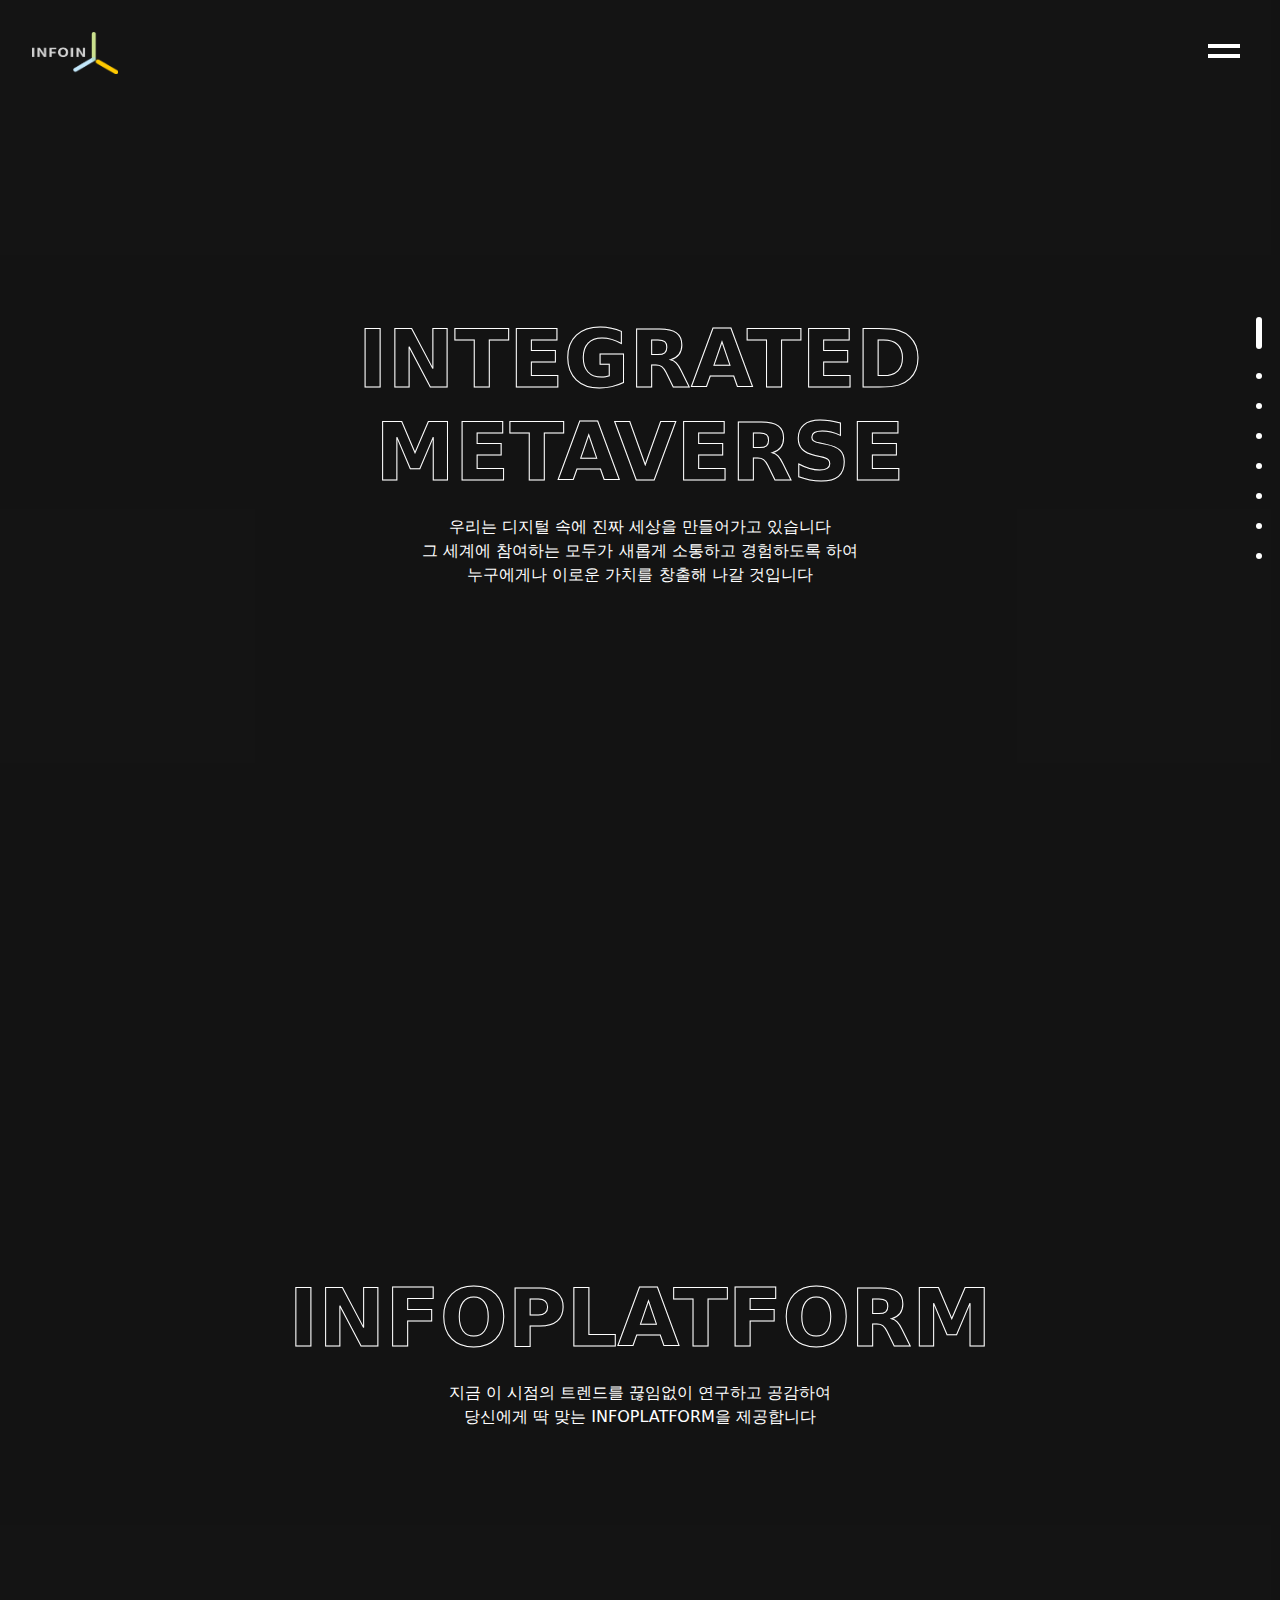
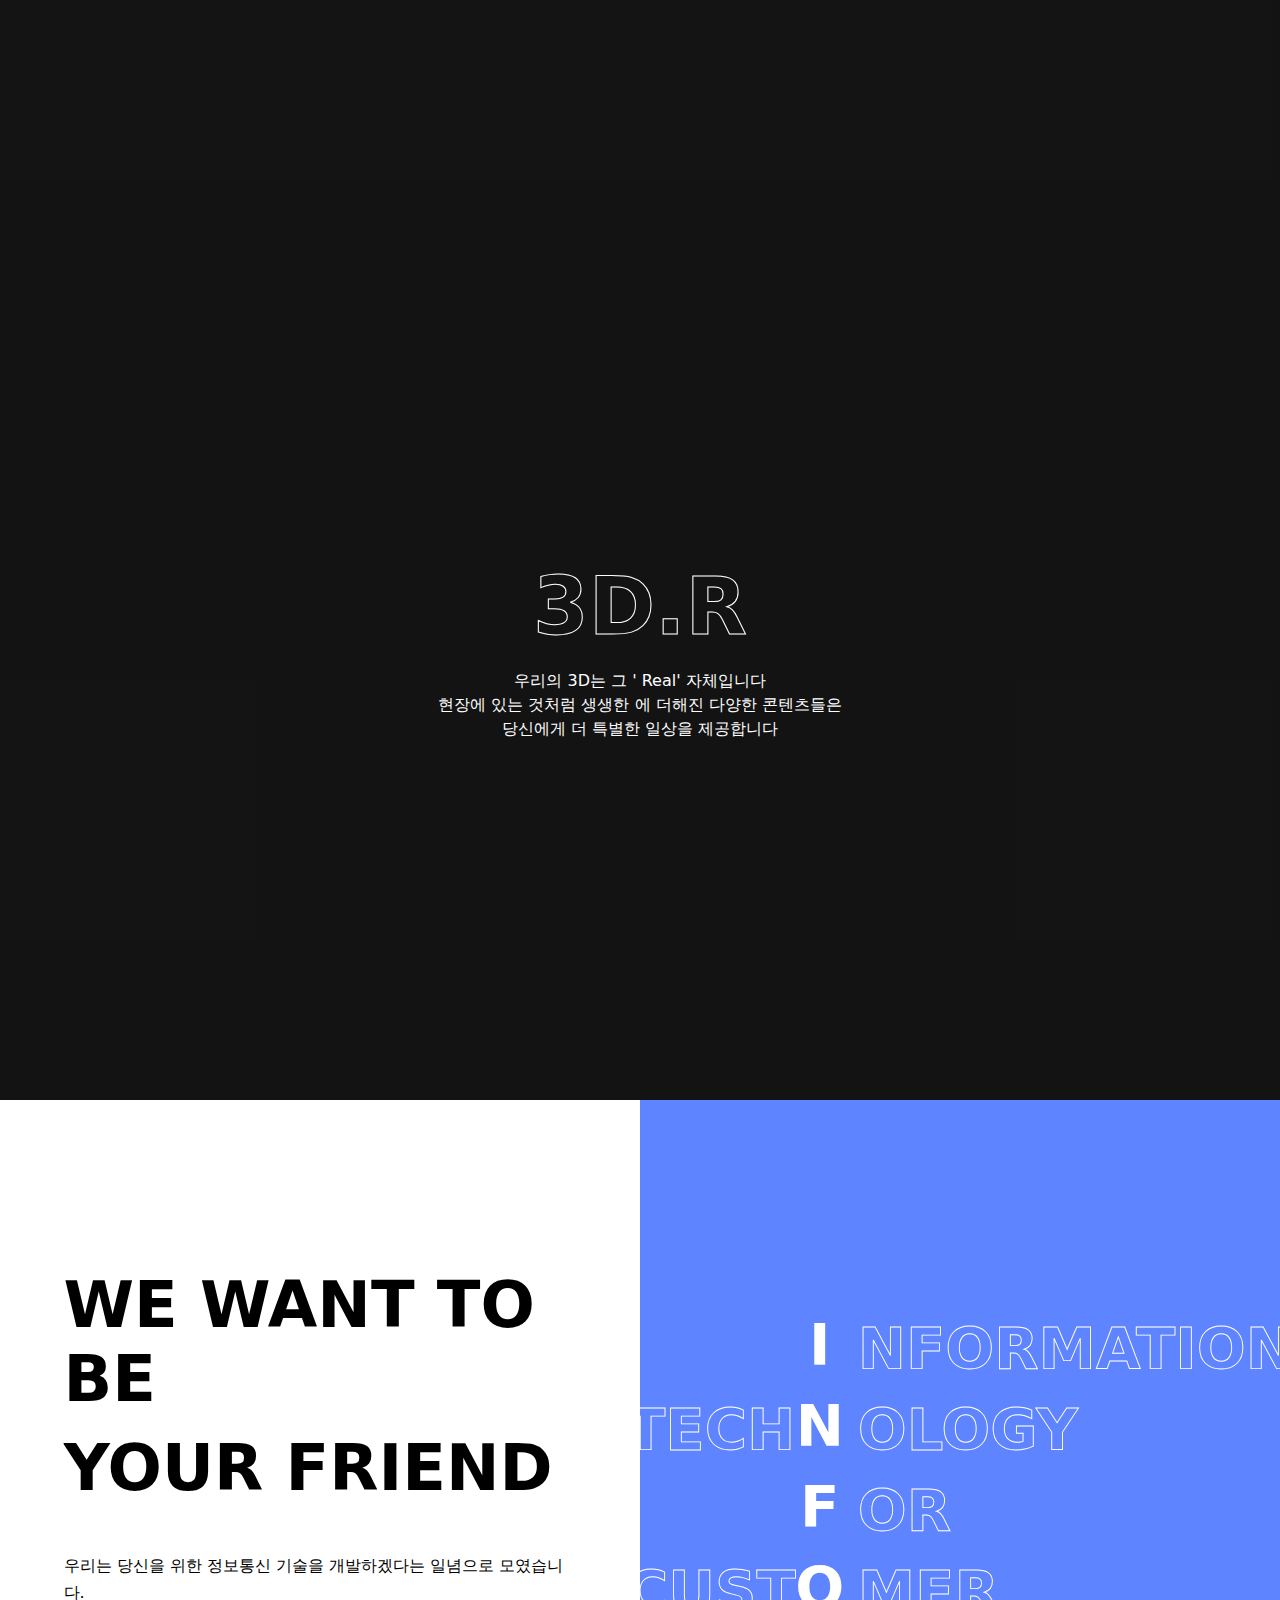
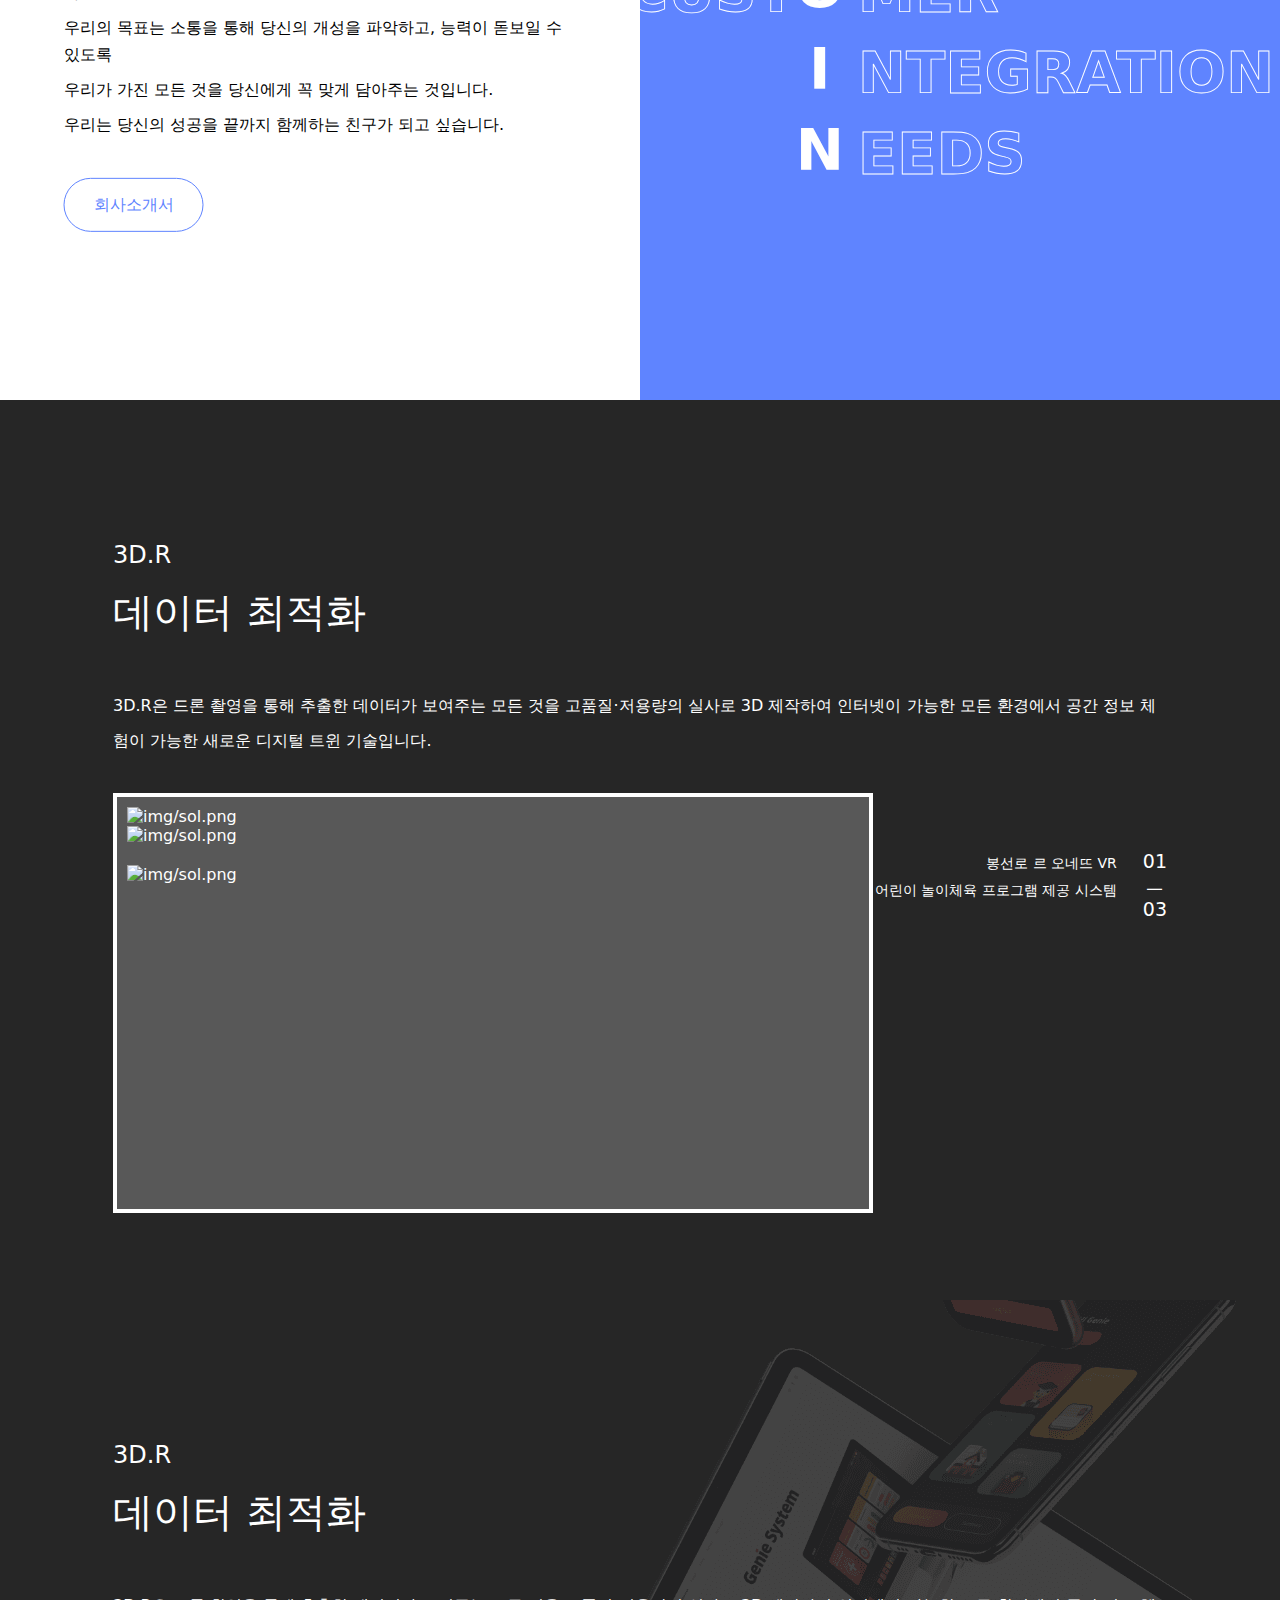
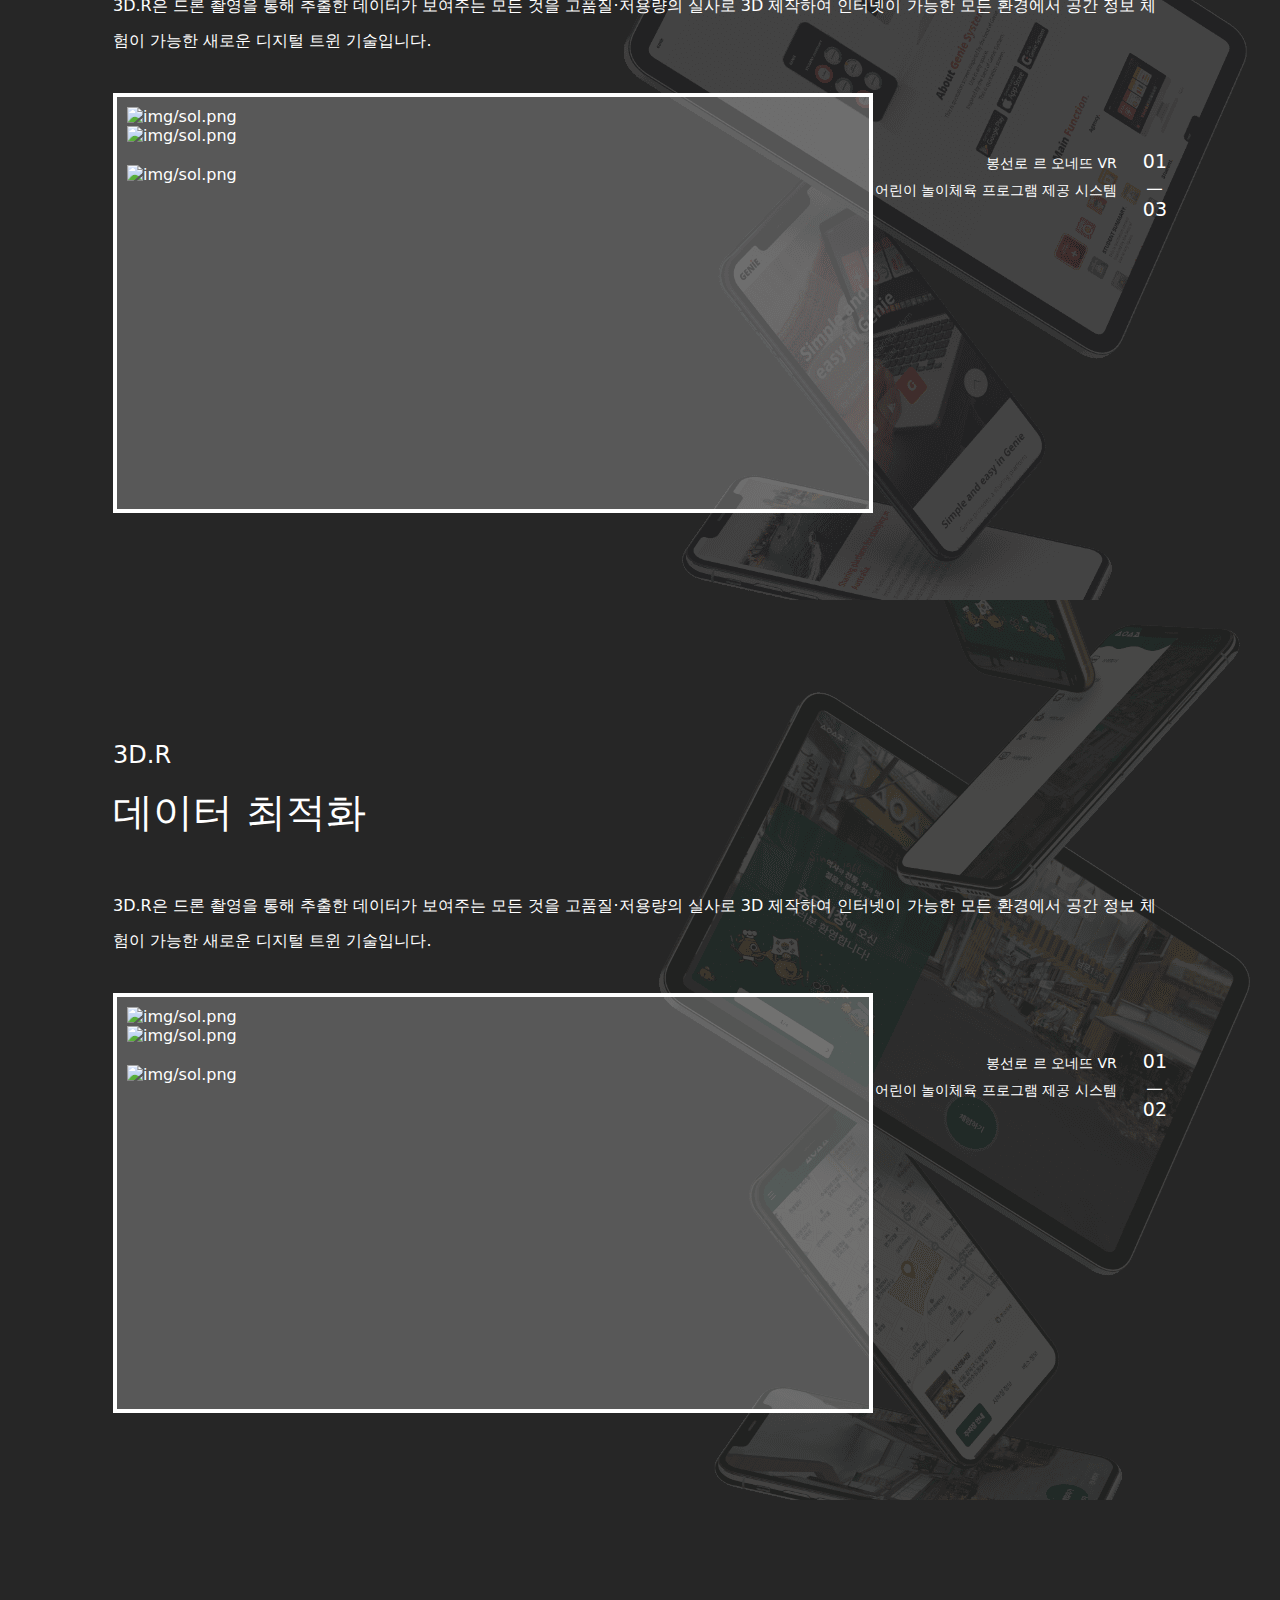
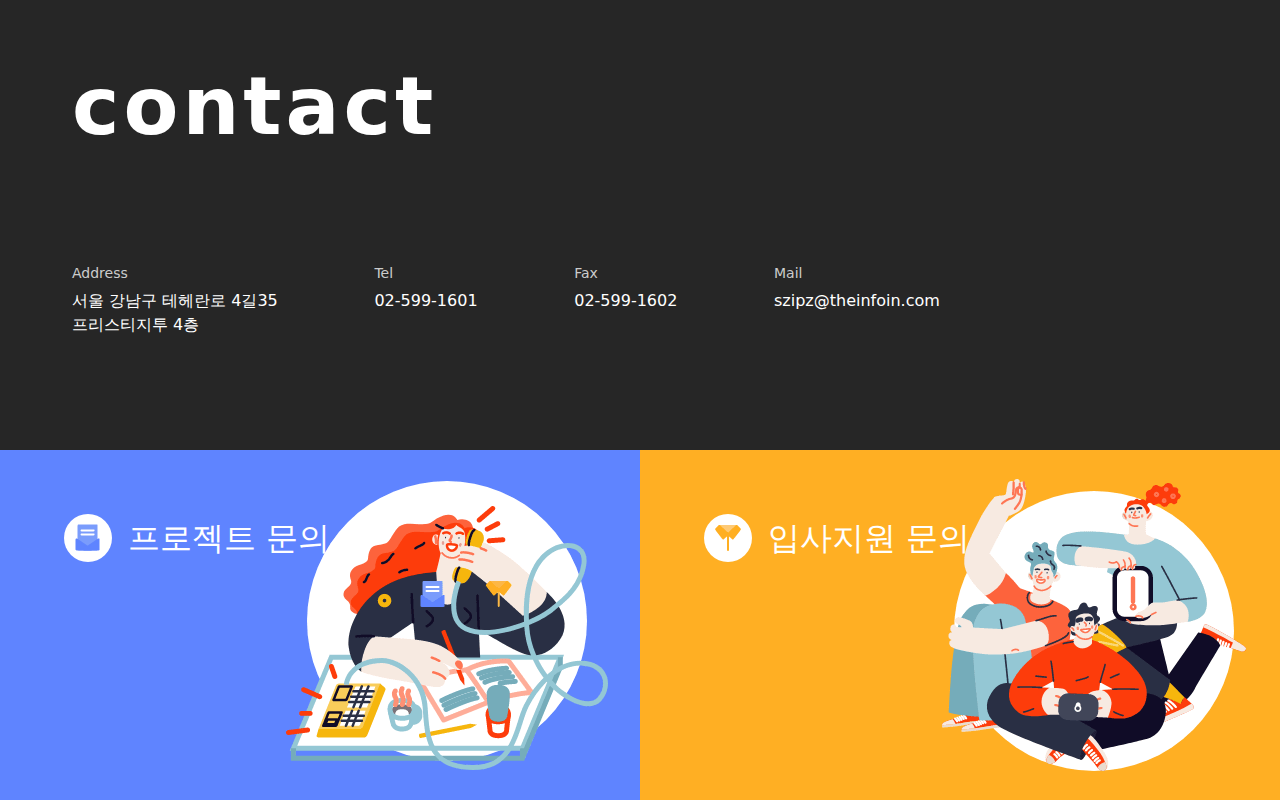
==== commit 82b17118: "Add files via upload" ====
--- a/index.html
+++ b/index.html
@@ -1,556 +1,17 @@
-
-
 <!DOCTYPE html>
 <html lang="en">
-
 <head>
   <meta charset="UTF-8">
   <meta http-equiv="X-UA-Compatible" content="IE=edge">
   <meta name="viewport" content="width=device-width, initial-scale=1.0, maximum-scale=1.0, user-scalable=no" />
   <meta http-equiv="Cache-Control" content="no-cache">
+  <link rel="stylesheet" type="text/css" href="font/pretendard.css" />
   <link rel="stylesheet" type="text/css" href="css/index.css" />
   <link rel="stylesheet" type="text/css" href="https://cdn.jsdelivr.net/gh/orioncactus/pretendard/dist/web/static/pretendard.css" />
   <script src="https://code.jquery.com/jquery-1.12.4.js"></script>
-
-
-  <!-- add son -->
-  <script type="text/javascript">
-    function num_to_str(num) {
-      let output = '';
-      if (typeof num === 'number') {
-        if (num > 10) {
-          output += num;
-        } else if (num >= 0 && num < 10) {
-          output += `0${num}`
-        }
-      }
-      return output;
-    }
-
-    window.onload = function () {
-      var elm = ".home-section";
-      var page4curImgIdx = 0;
-      var page5curImgIdx = 0;
-      var page6curImgIdx = 0;
-      
-      // $(window).scroll(function() {
-      //   if ($("html,body").is(":animated")) return;
-
-      //   if ($(".quick-nav>li.active").index() == 7) {
-      //     var st = $(window).scrollTop();
-      //     console.log(st, $(window).height() * 7);
-      //     if (st < $(window).height() * 7 + 10) {
-      //       $(".quick-nav>li").eq(6).trigger("click");
-      //     } 
-      //   }
-      // });
-
-      $(elm).each(function (index) {
-        // 개별적으로 Wheel 이벤트 적용
-        var _y;
-        $(this).on("touchstart", function(event) {
-          var e = event.originalEvent;
-          _y = e.touches[0].clientY;
-        });
-        // .on("touchmove", function(event) {
-        //   event.preventDefault();
-        //   var e = event.originalEvent;
-        //   var y = e.touches[0].clientY;
-        //   var dy = _y - y;
-        //   console.log(dy);
-
-        //   var moveTop = $(window).scrollTop();
-        //   var elmSelecter = $(elm).eq(index);
-
-        //   if (dy > 0) { // 밑으로 스크롤 이동
-        //     moveTop = $(elmSelecter).next().offset().top;
-        //   } else { // 위로 스크롤 이동
-        //     moveTop = $(elmSelecter).prev().offset().top;
-        //   }
-
-        //   $("html,body").stop().animate({
-        //     scrollTop: moveTop + 'px'
-        //   }, {
-        //     duration: 800,
-        //     complete: function () {}
-        //   });
-
-        //   _y = y;
-        // }); 
-
-        $(".sol-img").on("mouseenter", function() {
-          $(".led").css("transform", "translateY(-68%)");
-        }).on("mouseleave", function() {
-          $(".led").css("transform", "");
-        });
-
-        $(this).on("mousewheel DOMMouseScroll touchmove", function (e) {
-          if ($(this).hasClass("cont-section")) {
-            if ($("html, body").is(":animated")) e.preventDefault();
-            return
-          };
-          
-          if (e.originalEvent.touches) {
-            if (e.originalEvent.touches.length != 0) {
-              e.preventDefault();
-              var y = e.originalEvent.touches[0].clientY;
-              var delta = y - _y;
-            }
-          } else {
-            var delta = 0;
-            if (!event) event = window.event;
-            if (event.wheelDelta) {
-              delta = event.wheelDelta / 120;
-              if (window.opera) delta = -delta;
-            } else if (event.detail) delta = -event.detail / 3;
-          }
-
-          var isMoveUp = false;
-          var isMoveDown = false;
-          var moveTop = $(window).scrollTop();
-          var elmSelecter = $(elm).eq(index);
-
-          // if (index != $(elm).length - 1) {
-          //   e.preventDefault();
-          // } else {
-          //   if ($("html, body").is(":animated")) {
-          //     e.preventDefault();
-          //     return;
-          //   }
-          // }
-
-          e.preventDefault();
-          if ($("html, body").is(":animated")) return;
-
-          // 마우스휠을 위에서 아래로
-          if (delta < 0) {
-            if ($(elmSelecter).next() != undefined) {
-              try {
-                moveTop = $(elmSelecter).next().offset().top;
-                isMoveUp = false;
-                isMoveDown = true;
-              } catch (e) {}
-            } else {
-
-            }
-            // 마우스휠을 아래에서 위로
-          } else {
-            if ($(elmSelecter).prev() != undefined) {
-              try {
-                moveTop = $(elmSelecter).prev().offset().top;
-                isMoveUp = true;
-                isMoveDown = false;
-              } catch (e) {}
-            }
-          }
-          
-          if (index == 0) {
-            if (isMoveDown) {
-              var vid = $(".myvideo").eq(1).get(0);
-              vid.play();
-              var prevVid = $(".myvideo").eq(0).get(0);
-              prevVid.pause();
-              prevVid.current_time = 0;
-            }
-          } else if (index == 1) {
-            if (isMoveUp && !isMoveDown) {
-              var vid = $(".myvideo").eq(0).get(0);
-              vid.play();
-              var prevVid = $(".myvideo").eq(1).get(0);
-              prevVid.pause();
-              prevVid.current_time = 0;
-            } else if (!isMoveUp && isMoveDown) {
-              var vid = $(".myvideo").eq(2).get(0);
-              vid.play();
-              var prevVid = $(".myvideo").eq(1).get(0);
-              prevVid.pause();
-              prevVid.current_time = 0;
-            }
-          } else if (index == 2) {
-            if (isMoveUp && !isMoveDown) {
-              var vid = $(".myvideo").eq(1).get(0);
-              vid.play();
-              var prevVid = $(".myvideo").eq(2).get(0);
-              prevVid.pause();
-              prevVid.current_time = 0;
-            } else if (!isMoveUp && isMoveDown) {
-
-              var prevVid = $(".myvideo").eq(2).get(0);
-              prevVid.pause();
-              prevVid.current_time = 0;
-
-              $(".company-tit").html('');
-
-              let html = '';
-              html += '<li>';
-              html += '   <a class="active">'
-              html += '       <span class="txt">WE WANT TO BE</span>'
-              html += '       <span class="line"></span>'
-              html += '   </a>'
-              html += '</li>'
-              html += '<li>';
-              html += '   <a class="active">'
-              html += '       <span class="txt">YOUR FRIEND</span>'
-              html += '       <span class="line"></span>'
-              html += '   </a>'
-              html += '</li>'
-              $(".company-tit").html(html);
-            }
-          } else if (index == 3) {
-            if (isMoveUp && !isMoveDown) {
-              var vid = $(".myvideo").eq(2).get(0);
-              vid.play();
-            } else if (!isMoveUp && isMoveDown) {
-              $(".tooltip").text("Solution");
-            }
-
-          }
-          if (index == 4) {
-
-
-            // 화면이 위로
-            if (isMoveUp && !isMoveDown) {
-              $(".tooltip").text("core");
-              if (page4curImgIdx != 0) {}
-              $(".home-section.home-section-bg .solution-project .scroll-move .scroll-num-top").css("color",
-                'hsl(0, 0%, 100%)');
-              $(".company-tit").html('');
-
-              let html = '';
-              html += '<li>';
-              html += '   <a class="active">'
-              html += '       <span class="txt">WE WANT TO BE</span>'
-              html += '       <span class="line"></span>'
-              html += '   </a>'
-              html += '</li>'
-              html += '<li>';
-              html += '   <a class="active">'
-              html += '       <span class="txt">YOUR FRIEND</span>'
-              html += '       <span class="line"></span>'
-              html += '   </a>'
-              html += '</li>'
-              $(".company-tit").html(html);
-              //화면이 아래로
-            } else if (!isMoveUp && isMoveDown) {
-              $(".solution-project .scroll-move .scroll-num-top").css("color", 'hsl(0, 0%, 100%)');
-
-            }
-            var imgF = document.querySelector(".imgF");
-            var imgS = document.querySelector(".imgS");
-
-            if (delta < 0) {
-              if (page4curImgIdx >= 2) {
-                // 화면 이동 0.8초(800)
-                $("html,body").stop().animate({
-                  scrollTop: moveTop + 'px'
-                }, {
-                  duration: 800,
-                  complete: function () {}
-                });
-              }
-              if (page4curImgIdx < 2) {
-                page4curImgIdx++;
-              }
-            } else {
-              if (page4curImgIdx == 0) {
-                // 화면 이동 0.8초(800)
-                $("html,body").stop().animate({
-                  scrollTop: moveTop + 'px'
-                }, {
-                  duration: 800,
-                  complete: function () {}
-                });
-              }
-              if (page4curImgIdx > 0) {
-                page4curImgIdx--;
-              }
-            }
-            var target = $(".home-section").eq(index).get(0);
-            const solution_desc = $(target).find(".solution-desc");
-            let html = '';
-            switch (page4curImgIdx) {
-              case 0: {
-                html += '<p class="solution-tit">';
-                html += ' 수원 컨벤션'
-                html += '</p>'
-                html += '<div class="solution-tit-sub">'
-                html += '   <p>실사기반 3D 공간정보 콘텐츠 및</p>'
-                html += '   <p>실시간 데이터 시각화 시스템</p>'
-                html += '</div>'
-
-                solution_desc.html(html);
-
-                break;
-              }
-              case 1: {
-                html += '<p class="solution-tit">';
-                html += ' 백제여유'
-                html += '</p>'
-                html += '<div class="solution-tit-sub">'
-                html += '   <p>공주, 부여 지역 주요 문화재 실사 기반 공간</p>'
-                html += '   <p>정보 및 안내 콘텐츠</p>'
-                html += '</div>'
-
-                solution_desc.html(html);
-
-                break;
-              }
-              case 2: {
-                html += '<p class="solution-tit">';
-                html += ' 봉선로 르 오네뜨 VR'
-                html += '</p>'
-                html += '<div class="solution-tit-sub">'
-                html += '   <p>실사기반 3D 공간정보를 통한</p>'
-                html += '   <p>온라인 모델하우스</p>'
-                html += '</div>'
-
-                solution_desc.html(html);
-
-                break;
-              }
-            }
-            /*target.style.backgroundImage = `url('img/mockup_info${page5curImgIdx}.png')`*/
-            const scrollNum = page4curImgIdx + 1;
-            $(target).find(".scroll-num-top").text(num_to_str(page4curImgIdx + 1));
-            imgF.src = "./img/sol_3d" + page4curImgIdx + ".png";
-            imgS.src = "./img/sol_sub_3d" + page4curImgIdx + ".png";
-
-          } else if (index == 5) {
-            var imgF = document.querySelector(".imgF1");
-            var imgS = document.querySelector(".imgS1");
-            /*if(isMoveDown && !isMoveUp){
-              var target = $(".home-section").eq(index + 1).get(0);
-              target.style.backgroundImage = "url('img/mockup_info2.png')"
-            
-            }*/
-
-            if (delta < 0) {
-              if (page5curImgIdx >= 2) {
-                // 화면 이동 0.8초(800)
-                $("html,body").stop().animate({
-                  scrollTop: moveTop + 'px'
-                }, {
-                  duration: 800,
-                  complete: function () {}
-                });
-              }
-              if (page5curImgIdx < 2) {
-                page5curImgIdx++;
-              }
-            } else {
-              if (page5curImgIdx == 0) {
-                // 화면 이동 0.8초(800)
-                $("html,body").stop().animate({
-                  scrollTop: moveTop + 'px'
-                }, {
-                  duration: 800,
-                  complete: function () {}
-                });
-              }
-              if (page5curImgIdx > 0) {
-                page5curImgIdx--;
-              }
-            }
-            var target = $(".home-section").eq(index).get(0);
-            const solution_desc = $(target).find(".solution-desc");
-            let html = '';
-            switch (page5curImgIdx) {
-              case 0: {
-                html += '<p class="solution-tit">';
-                html += ' Genie'
-                html += '</p>'
-                html += '<div class="solution-tit-sub">'
-                html += ' 유학지원 프로그램 제공 시스템'
-                html += '</div>'
-
-                solution_desc.html(html);
-
-                break;
-              }
-              case 1: {
-                html += '<p class="solution-tit">';
-                html += ' TeuniTeuni'
-                html += '</p>'
-                html += '<div class="solution-tit-sub">'
-                html += ' 어린이 놀이체육 프로그램 제공 시스템'
-                html += '</div>'
-
-                solution_desc.html(html);
-
-                break;
-              }
-              case 2: {
-                html += '<p class="solution-tit">';
-                html += ' 담양 스마트팜'
-                html += '</p>'
-                html += '<div class="solution-tit-sub">'
-                html += '   ICT를 통한 원격 온실 모니터링 및 농장 유지관리 시스템'
-                html += '</div>'
-
-                solution_desc.html(html);
-
-                break;
-              }
-            }
-
-
-            $(target).find(".scroll-num-top").text(num_to_str(page5curImgIdx + 1));
-            target.style.backgroundImage = `url('img/mockup_info${page5curImgIdx}.png')`
-            imgF.src = "./img/sol_info" + page5curImgIdx + ".png";
-            imgS.src = "./img/sol_sub_info" + page5curImgIdx + ".png";
-
-          } else if (index == 6) {
-            var imgF = document.querySelector(".imgF2");
-            var imgS = document.querySelector(".imgS2");
-            if (delta < 0) {
-              if (page6curImgIdx >= 1) {
-                // 화면 이동 0.8초(800)
-                $("html,body").stop().animate({
-                  scrollTop: moveTop + 'px'
-                }, {
-                  duration: 800,
-                  complete: function () {}
-                });
-              }
-              if (page6curImgIdx < 1) {
-                page6curImgIdx++;
-              }
-            } else {
-              if (page6curImgIdx == 0) {
-                // 화면 이동 0.8초(800)
-                $("html,body").stop().animate({
-                  scrollTop: moveTop + 'px'
-                }, {
-                  duration: 800,
-                  complete: function () {}
-                });
-              }
-              if (page6curImgIdx > 0) {
-                page6curImgIdx--;
-              }
-            }
-
-            var target = $(".home-section").eq(index).get(0);
-
-            const solution_desc = $(target).find(".solution-desc");
-            let html = '';
-            switch (page6curImgIdx) {
-              case 0: {
-                html += '<p class="solution-tit">';
-                html += ' 수유시장'
-                html += '</p>'
-                html += '<div class="solution-tit-sub">'
-                html += '   <p>실사기반 전통시장 3D를 통한 정보제공 및</p>'
-                html += '   <p>상품판매 시스템</p>'
-                html += '</div>'
-
-                solution_desc.html(html);
-
-                break;
-              }
-              case 1: {
-                html += '<p class="solution-tit">';
-                html += ' 미니방가'
-                html += '</p>'
-                html += '<div class="solution-tit-sub">'
-                html += '   <p>실사기반 3D 공간정보를 활용한</p>'
-                html += '   <p>숙박예약 시스템</p>'
-                html += '</div>'
-
-                solution_desc.html(html);
-
-                break;
-              }
-            }
-
-            $(target).find(".scroll-num-top").text(num_to_str(page6curImgIdx + 1));
-            var corrected_index = page6curImgIdx >= 2 ? 1 : page6curImgIdx;
-            target.style.backgroundImage = `url('./img/mockup_co${corrected_index}.png')`
-            imgF.src = "./img/sol_co" + page6curImgIdx + ".png";
-            imgS.src = "./img/sol_sub_co" + page6curImgIdx + ".png";
-          } else {
-            // 화면 이동 0.8초(800)
-            // var st = $(window).scrollTop();
-            // if (st >= $(window).height() * 7) {
-
-            // } else {
-            // }
-            
-            $("html,body").stop().animate({
-                scrollTop: moveTop + 'px'
-              }, {
-                duration: 800,
-                complete: function () {}
-              }); 
-          }
-
-
-
-          // var sValule; 
-          // document.addEventListener('scroll', function(){
-          //   sValue  = document.documentElement.scrollTop /100 ;
-          //   var imgValue = Math.floor(sValue % 3);
-          //   console.log(imgValue);
-
-          //   var bl = document.querySelector(".home-section-bg");
-          //   var imgF = document.querySelector(".imgF");
-          //   var imgS = document.querySelector(".imgS");
-
-
-          //   //console.dir(bl);
-          //   imgF.src = "./img/solution_3d"+imgValue+".jpg";
-          //   imgS.src = "./img/solution_sub_3d"+imgValue+".jpg";
-          // });
-
-        });
-      });
-
-      // var _ty = 0;
-
-      // $("body").on("touchstart", function(e) {
-      //   _ty = e.originalEvent.touches[0].clientY;
-      // }).on("touchmove", function(e) {
-      //   var y = e.originalEvent.touches[0].clientY;
-      //   var dy = _ty - y;
-
-      //   if (Math.abs(dy) > 10) {
-      //     if ($("html, body").is(":animated")) return;
-
-      //     var idx = $(".quick-nav>li.active").index();
-
-      //     // 위로
-      //     if (dy > 10) {
-      //       if (idx == $(".quick-nav>li").length) return;
-      //       idx--;
-      //     // 아래로
-      //     } else if (dy < -10) {
-      //       if (idx == 0) return;
-      //       idx++;
-      //     }
-
-      //     switch (idx) {
-      //       case 0:
-      //       case 2:
-      //         var vid = $(".myvideo").eq(idx).get(0);
-      //         vid.play();
-      //         break;
-      //       case 1:
-              
-      //         break;
-      //     }
-
-          
-      //     _ty = y;
-      //   }
-
-      // });
-    }
-  </script>
-  <!-- add son -->
-
-  <title>infoin</title>
+  <script type="text/javascript" src="js/index.js"></script>
+  <title>Document</title>
 </head>
-
 <body>
   <div id="wrap">
     <header id="header">
@@ -558,7 +19,8 @@
         <div class="header-inner">
           <h1 class="main-logo">
             <a href="#core1" title="main-home">
-              <img src="img/infoin_logo.png" alt="infoin-logo img" />
+              <img class="pc-logo" src="img/infoin_logo.png" alt="infoin-logo img"/>
+              <img class="mobile-logo" src="img/infoin_logo_w.png" alt="infoin-logo img" />
             </a>
           </h1>
           <nav class="menu-toggle">
@@ -569,6 +31,9 @@
       </div>
       <div class="menu-container">
         <div class="menu-content">
+          <div  class="menu-mobile">
+            ko | en
+          </div>
           <div class="menu-left">
             <ul>
               <li class="menu-item">
@@ -598,12 +63,12 @@
             </ul>
             <div class="menu-btn">
               <p>
-                <a href="http://in4in.com/3d.html" title="3D.R 바로가기">
+                <a target="_blabk" href="http://in4in.com/3d.html" title="3D.R 바로가기">
                   3D.R 바로가기
                 </a>
               </p>
               <p>
-                <a href="#none" title="DRONVOLAR">
+                <a target="_blabk" href="https://dronevolar.com/" title="DRONVOLAR">
                   DRONVOLAR
                 </a>
               </p>
@@ -678,7 +143,7 @@
         <li></li>
       </ul>
       <div class="home-main">
-        <!-- 1번째 영역 -->
+        <!-- 1번째영역 -->
         <section class="home-section">
           <div class="video-frame">
             <video class="myvideo"  src="video/info.mp4" muted autoplay></video>
@@ -742,14 +207,10 @@
           </div>
         </section>
         <!-- 4번째 영역 -->
-        <section class="home-section sentence-area active">
+        <section class="home-section sentence-area active" id="about">
           <div class="company-info">
             <div class="company-desc-left">
               <div class="company-text">
-                <!--<p class="company-tit">
-                  WE WANT TO BE<br/>
-                  YOUR FRIEND
-                </p>-->
                 <div class="com-list">
                   <ul class="company-tit">
                     <li>
@@ -765,12 +226,6 @@
                       </a>
                     </li>
                   </ul>
-                  <!--<p class="company-desc">
-                    우리는 당신을 위한 정보통신 기술을 개발하겠다는 일념으로 모였습니다.<br />
-                    우리의 목표는 소통을 통해 당신의 개성을 파악하고, 능력이 돋보일 수 있도록<br />
-                    우리가 가진 모든 것을 당신에게 꼭 맞게 담아주는 것입니다.<br />
-                    우리는 당신의 성공을 끝까지 함께하는 친구가 되고 싶습니다.
-                  </p>-->
                   <ul class="company-desc">
                     <li>
                       <a class="active">
@@ -835,10 +290,6 @@
           <div class="company-info-mob">
             <div class="company-desc-left-mob">
               <div class="company-text">
-                <!--<p class="company-tit">
-                  WE WANT TO BE<br/>
-                  YOUR FRIEND
-                </p>-->
                 <div class="com-list">
                   <ul class="company-tit">
                     <li>
@@ -868,40 +319,8 @@
             </div>
           </div>
         </section>
-        <!--<section class="home-section sentence-area sentence-area-mob">
-          <div class="company-info-mob">
-            <div class="company-desc-right-mob">
-              <div class="sentence">
-                <div class="column">
-                  <p></p>
-                  <p>TECH</p>
-                  <p></p>
-                  <p>CUST</p>
-                  <p></p>
-                  <p></p>
-                </div>
-                <div class="main-transition">
-                  <p class="letter">I</p>
-                  <p class="letter">N</p>
-                  <p class="letter">F</p>
-                  <p class="letter">O</p>
-                  <p class="letter">I</p>
-                  <p class="letter">N</p>
-                </div>
-                <div class="column">
-                  <p>NFORMATION</p>
-                  <p>OLOGY</p>
-                  <p>OR</p>
-                  <p>MER</p>
-                  <p>NTEGRATION</p>
-                  <p>EEDS</p>
-                </div>
-              </div>
-            </div>
-          </div>
-        </section>-->
         <!-- 5번째 영역 -->
-        <section class="home-section home-section-bg">
+        <section class="home-section home-section-bg " id="solution">
           <div class="solutionBox">
             <div class="sol-cont">
               <p class="sol-tit">3D.R</p>
@@ -910,26 +329,44 @@
                 3D.R은 드론 촬영을 통해 추출한 데이터가 보여주는 모든 것을 고품질·저용량의 실사로<br/>
                 3D 제작하여 인터넷이 가능한 모든 환경에서 공간 정보 체험이 가능한 새로운 디지털 트윈 기술입니다.
               </p>
-              <div class="sol-img-header">
-                <img src="img/frame.png" alt="">
-              </div>
-              <div class="sol-img">
-                <!--<div class="img-main">
-                  <p><img class="led" src="https://cdn.lapaninja.com/assets/images/stripe-07-07-2020.jpg"></p>
-                 
-                </div>->
-                <div class="img-frame">
-                  <img src="img/img_frame.png" alt="frame">
-                  <img class="image" src="img/sol.png" alt="sol_3d"/>
-                </div>-->
-                <div class="led">
-                  <div class="led">
-                    <p><img src="img/sol_3d0.png" alt="img/sol.png"/></p>
-                    <p><img src="img/sol_3d1.png" alt="img/sol.png"/></p>  
-                    <p><img src="img/sol_3d2.png" alt="img/sol.png"/></p>
-                    <!-- <img src="img/sol_3d.png" alt=""> -->
-                  </div>
-                  <!-- <img src="img/sol_3d.png" alt=""> -->
+              <div class="sol-imgArea">
+                <div class="sol-img-header">
+                  <img src="img/header-frame.png" alt="">
+                </div>
+                <div class="sol-img">
+                  <div class="img-cont">
+                    <div class="imgBox">
+                      <p><img src="img/test0.png" alt="img/sol.png"/></p>
+                      <p><img src="img/test1.png" alt="img/sol.png"/></p>  
+                      <p><img src="img/test2.png" alt="img/sol.png"/></p>
+                    </div>
+                  </div>
+                  <div class="imgBox-mobile">
+                    <div>
+                      <img src="img/test0.png" alt="img/sol.png"/>
+                      <p>수원컨벤션</p>
+                      <p class="mo-info">
+                        실사 기반 3차원 공간정보 콘텐츠<br/>   
+                        실시간 데이터 시각화 시스템 구축
+                      </p>
+                    </div>
+                    <div>
+                      <img src="img/test1.png" alt="img/sol.png"/>
+                      <p>수원컨벤션</p>
+                      <p class="mo-info">
+                        실사 기반 3차원 공간정보 콘텐츠<br/>   
+                        실시간 데이터 시각화 시스템 구축
+                      </p>
+                    </div>  
+                    <div>
+                      <img src="img/test2.png" alt="img/sol.png"/>
+                      <p>수원컨벤션</p>
+                      <p class="mo-info">
+                        실사 기반 3차원 공간정보 콘텐츠<br/>   
+                        실시간 데이터 시각화 시스템 구축
+                      </p>
+                    </div>
+                  </div>
                 </div>
               </div>
             </div>
@@ -949,62 +386,6 @@
               </div>
             </div>
           </div>
-          <!--<div class="solution">       
-            <div class="keyword-box">
-              <div class="keyword">
-                <p class="keyword-tit">3D.R</p>
-                <div class="words-box">
-                  <ul class="words">
-                    <li>3D 데이터 최적화</li>
-                    <li>드론 촬영</li>
-                    <li>3D&loT 융복합</li>
-                    <li>VR/AR 콘텐츠</li>
-                  </ul>
-                </div>
-              </div>
-            </div>
-            <div class="keyword-info">
-              3D.R는 드론 촬영을 통해 추출한 데이터가 보여주는 모든 것을 고품질·저용량의 실사로 3D 제작하여<br />
-              인터넷이 가능한 모든 환경에서 공간 정보 체험이 가능한 새로운 디지털 트윈 기술입니다.
-            </div>
-          </div>
-          <div class="solution-project">
-            <div class="scroll-move">
-              <div class="scroll-num scroll-num-top">01</div>
-              <div class="scroll-bar">
-                <div>
-                  <img src="img/mouse.png">
-                </div>
-              </div>
-              <div class="scroll-num scroll-num-bottom">03</div>
-            </div>
-            <div class="solution-imgArea">
-              <div class="solution-img main-img0">
-                <img class="imgF" src="img/sol_3d0.png" alt="solution_3d0 img" />
-                <div class="solution-info">
-                  <div class="solution-text">
-                    <div class="solution-desc">
-                      <p class="solution-tit">
-                        수원 컨벤션
-                      </p>
-                      <div class="solution-tit-sub">
-                        <p>실사 기반 3차원 공간정보 콘텐츠</p>
-                        <p>실시간 데이터 시각화 시스템 구축</p>
-                      </div>
-                    </div>
-                  </div>
-                </div>
-              </div>
-            </div>
-          </div>
-          <div class="illust-img">
-            <img src="img/people.png" alt="illust img" />
-          </div>
-          <div class="solution_sub-imgArea">
-            <div class="solution_sub-img sub-img0">
-              <img class="imgS" src="img/sol_sub_3d0.png" alt="/solution_sub_3d0" />
-            </div>
-          </div>-->
         </section>
         <!-- 6번째 영역 -->
         <section class="home-section home-info-mockup">
@@ -1016,26 +397,44 @@
                 3D.R은 드론 촬영을 통해 추출한 데이터가 보여주는 모든 것을 고품질·저용량의 실사로<br/>
                 3D 제작하여 인터넷이 가능한 모든 환경에서 공간 정보 체험이 가능한 새로운 디지털 트윈 기술입니다.
               </p>
-              <div class="sol-img-header">
-                <img src="img/frame.png" alt="">
-              </div>
-              <div class="sol-img">
-                <!--<div class="img-main">
-                  <p><img class="led" src="https://cdn.lapaninja.com/assets/images/stripe-07-07-2020.jpg"></p>
-                 
-                </div>->
-                <div class="img-frame">
-                  <img src="img/img_frame.png" alt="frame">
-                  <img class="image" src="img/sol.png" alt="sol_3d"/>
-                </div>-->
-                <div class="led">
-                  <div class="led">
-                    <p><img src="img/sol_3d0.png" alt="img/sol.png"/></p>
-                    <p><img src="img/sol_3d1.png" alt="img/sol.png"/></p>  
-                    <p><img src="img/sol_3d2.png" alt="img/sol.png"/></p>
-                    <!-- <img src="img/sol_3d.png" alt=""> -->
-                  </div>
-                  <!-- <img src="img/sol_3d.png" alt=""> -->
+              <div class="sol-imgArea">
+                <div class="sol-img-header">
+                  <img src="img/header-frame.png" alt="">
+                </div>
+                <div class="sol-img">
+                  <div class="img-cont">
+                    <div class="imgBox">
+                      <p><img src="img/test0.png" alt="img/sol.png"/></p>
+                      <p><img src="img/test1.png" alt="img/sol.png"/></p>  
+                      <p><img src="img/test2.png" alt="img/sol.png"/></p>
+                    </div>
+                  </div>
+                </div>
+                <div class="imgBox-mobile">
+                  <div>
+                    <img src="img/test0.png" alt="img/sol.png"/>
+                    <p>수원컨벤션</p>
+                    <p class="mo-info">
+                      실사 기반 3차원 공간정보 콘텐츠<br/>   
+                      실시간 데이터 시각화 시스템 구축
+                    </p>
+                  </div>
+                  <div>
+                    <img src="img/test1.png" alt="img/sol.png"/>
+                    <p>수원컨벤션</p>
+                    <p class="mo-info">
+                      실사 기반 3차원 공간정보 콘텐츠<br/>   
+                      실시간 데이터 시각화 시스템 구축
+                    </p>
+                  </div>  
+                  <div>
+                    <img src="img/test2.png" alt="img/sol.png"/>
+                    <p>수원컨벤션</p>
+                    <p class="mo-info">
+                      실사 기반 3차원 공간정보 콘텐츠<br/>   
+                      실시간 데이터 시각화 시스템 구축
+                    </p>
+                  </div>
                 </div>
               </div>
             </div>
@@ -1055,69 +454,6 @@
               </div>
             </div>
           </div>
-          <!--<div class="solution">
-            <div class="keyword">
-              <p class="keyword-tit">INFOPLATFORM</p>
-              <div class="words-box">
-                <ul class="words">
-                  <li>Platform</li>
-                  <li>Big Data</li>
-                  <li>Process</li>
-                  <li>Development lot</li>
-                </ul>
-              </div>
-            </div>
-            <div class="keyword-info">
-              분석, 설계, 개발, 테스트로 완성된 맞춤형 어플리케이션 서비스와 컴포넌트를 제공합니다. <br />
-              서비스 특성에 따라 디바이스와 IoT센서를 연동해 실시간으로 환경을 제어하는 IoT 기술 적용이 가능합니다.
-            </div>
-          </div>
-          <div class="solution-project">
-            <div class="scroll-move">
-              <div class="scroll-num scroll-num-top">01</div>
-              <div class="scroll-bar">
-                <div>
-                  <img src="img/mouse.png">
-                </div>
-              </div>
-              <div class="scroll-num scroll-num-bottom">03</div>
-            </div>
-            <div class="solution-imgArea">
-              <div class="solution-img main-img0">
-                <img class="imgF1" src="img/sol_info0.png" alt="solution_3d0 img" />
-                <div class="solution-info">
-                  <div class="solution-text">
-                    <div class="solution-desc">
-                      <p class="solution-tit">
-                        Genie
-                      </p>
-                      <div class="solution-tit-sub">
-                        유학지원 프로그램 제공 시스템
-                      </div>
-                    </div>
-                  </div>
-                </div>
-              </div>
-            </div>
-          </div>
-          <div class="solution-info">
-            <div class="solution-text">
-              <div class="solution-desc">
-                <p class="solution-tit">
-                  Genie
-                </p>
-                <div class="solution-tit-sub">
-                  유학지원 프로그램 제공 시스템
-                </div>
-              </div>
-            </div>
-          </div>
-         
-          <div class="solution_sub-imgArea">
-            <div class="solution_sub-img sub-img0">
-              <img class="imgS1" src="img/sol_sub_info0.png" alt="/solution_sub_3d0" />
-            </div>
-          </div> -->
         </section>
         <!-- 7번째 영역 -->
         <section class="home-section home-co-mockup">
@@ -1129,23 +465,44 @@
                 3D.R은 드론 촬영을 통해 추출한 데이터가 보여주는 모든 것을 고품질·저용량의 실사로<br/>
                 3D 제작하여 인터넷이 가능한 모든 환경에서 공간 정보 체험이 가능한 새로운 디지털 트윈 기술입니다.
               </p>
-              <div class="sol-img-header">
-                <img src="img/frame.png" alt="frame 이미지">
-              </div>
-              <div class="sol-img">
-                <!--<div class="img-main">
-                  <p><img class="led" src="https://cdn.lapaninja.com/assets/images/stripe-07-07-2020.jpg"></p>
-                 
-                </div>->
-                <div class="img-frame">
-                  <img src="img/img_frame.png" alt="frame">
-                  <img class="image" src="img/sol.png" alt="sol_3d"/>
-                </div>-->
-                <div class="led">
-                  <p><img src="img/sol_3d0.png" alt="img/sol.png"/></p>
-                  <p><img src="img/sol_3d1.png" alt="img/sol.png"/></p>  
-                  <p><img src="img/sol_3d2.png" alt="img/sol.png"/></p>
-                  <!-- <img src="img/sol_3d.png" alt=""> -->
+              <div class="sol-imgArea">
+                <div class="sol-img-header">
+                  <img src="img/header-frame.png" alt="">
+                </div>
+                <div class="sol-img">
+                  <div class="img-cont">
+                    <div class="imgBox">
+                      <p><img src="img/test0.png" alt="img/sol.png"/></p>
+                      <p><img src="img/test1.png" alt="img/sol.png"/></p>  
+                      <p><img src="img/test2.png" alt="img/sol.png"/></p>
+                    </div>
+                  </div>
+                </div>
+                <div class="imgBox-mobile">
+                  <div>
+                    <img src="img/test0.png" alt="img/sol.png"/>
+                    <p>수원컨벤션</p>
+                    <p class="mo-info">
+                      실사 기반 3차원 공간정보 콘텐츠<br/>   
+                      실시간 데이터 시각화 시스템 구축
+                    </p>
+                  </div>
+                  <div>
+                    <img src="img/test1.png" alt="img/sol.png"/>
+                    <p>수원컨벤션</p>
+                    <p class="mo-info">
+                      실사 기반 3차원 공간정보 콘텐츠<br/>   
+                      실시간 데이터 시각화 시스템 구축
+                    </p>
+                  </div>  
+                  <div>
+                    <img src="img/test2.png" alt="img/sol.png"/>
+                    <p>수원컨벤션</p>
+                    <p class="mo-info">
+                      실사 기반 3차원 공간정보 콘텐츠<br/>   
+                      실시간 데이터 시각화 시스템 구축
+                    </p>
+                  </div>
                 </div>
               </div>
             </div>
@@ -1165,73 +522,9 @@
               </div>
             </div>
           </div>
-          <!--<div class="solution">
-            <div class="keyword">
-              <p class="keyword-tit">Commerce</p>
-              <div class="words-box">
-                <ul class="words">
-                  <li>Live-Commerce</li>
-                  <li>Reservation</li>
-                  <li>결제시스템 분석 및 보고</li>
-                  <li>검색관리</li>
-                </ul>
-              </div>
-            </div>
-            <div class="keyword-info">
-              고객별, 서비스별 고유 문화와 제도에 맞게 맞춤 설정하여 품목관리, 판매관리, 트래킹 추적 보고서 등<br />
-              효율적인 커머스 관리가 가능한 환경을 제공합니다.
-            </div>
-          </div>
-          <div class="solution-project">
-            <div class="scroll-move">
-              <div class="scroll-num scroll-num-top">01</div>
-              <div class="scroll-bar">
-                <div>
-                  <img src="img/mouse.png">
-                </div>
-              </div>
-              <div class="scroll-num scroll-num-bottom">02</div>
-            </div>
-            <div class="solution-imgArea">
-              <div class="solution-img main-img0">
-                <img class="imgF2" src="img/sol_co0.jpg" alt="solution_3d0 img" />
-                <div class="solution-info">
-                  <div class="solution-text">
-                    <div class="solution-desc">
-                      <p class="solution-tit">
-                        수유시장
-                      </p>
-                      <div class="solution-tit-sub">
-                        <p>실사기반 전통시장 3D를 통한 정보제공 및</p>
-                        <p>상품판매 시스템</p>
-                      </div>
-                    </div>
-                  </div>
-                </div>
-              </div>
-            </div>
-          </div>
-          <div class="solution-info">
-            <div class="solution-text">
-              <div class="solution-desc">
-                <p class="solution-tit">
-                  수유시장
-                </p>
-                <div class="solution-tit-sub">
-                  <p>실사기반 전통시장 3D를 통한 정보제공 및</p>
-                  <p>상품판매 시스템</p>
-                </div>
-              </div>
-            </div>
-          </div>
-          <div class="solution_sub-imgArea">
-            <div class="solution_sub-img sub-img0">
-              <img class="imgS2" src="img/sol_sub_co0.png" alt="/solution_sub_3d0" />
-            </div>
-          </div>-->
         </section>
         <!-- 8번째 영역 -->
-        <section class="home-section cont-section">
+        <section  class="home-section cont-section" id="contact">
           <div class="cont-main">
             <div class="cont-info">
               <h3 class="cont-tit">contact</h3>
@@ -1247,8 +540,7 @@
                       프리스티지투 4층
                     </a>
                   </dd>
-                </dl>
-                
+                </dl>              
                 <dl class="effect hover">
                   <dt>
                     Tel
@@ -1264,8 +556,7 @@
                   <dd>
                     02-599-1602
                   </dd>
-                </dl>
-           
+                </dl>          
                 <dl class="effect hover">
                   <dt>Mail</dt>
                   <dd>
@@ -1284,13 +575,7 @@
                     <img src="img/call_left.png" alt="call img">
                   </div>
                   <p class="inq-text">프로젝트 문의</p>
-                  <!-- <p class="circle-bg0"></p> -->
-                </div>
-                <!--
-                <div class="cont-img">
-                  <p class="circle-bg0"></p>
-                </div>
-                --> 
+                </div>
               </div>
               <div class="contact apply_inq">
                 <div class="pro-tit">
@@ -1298,441 +583,243 @@
                     <img src="img/call_right.png" alt="call img">
                   </div>
                   <p class="inq-text">입사지원 문의</p>
-                  <!-- <p class="circle-bg1"></p> -->
+                </div>
+              </div>
+            </div>
+          </div>
+          
+        </section>
+        <div class="formArea1">
+          <div class="cont-project cont">
+            <div class="cont-top">
+              <p class="cont-inner-tit">
+                Be an INFOIN'S <span>PEOPLE</span>
+              </p>
+              <div class="illustImg illust0">
+                <img src="img/illust0.png" alt="일러스트" />
+              </div>
+            </div>
+            <div class="cont-bottom">
+              <div class="illustImg illust-bg">
+                <img src="img/illust_bg.png" alt="일러스트" />
+              </div>
+              <div class="illustImg illust1">
+                <img src="img/illust1.png" alt="일러스트" />
+              </div>
+              <div class="illustImg illust2">
+                <img src="img/illust2.png" alt="일러스트" />
+              </div>
+              <div class="cont-formArea">
+                <div class="form-text-mobile">
+                  <h3 class="form-tit">
+                    contact project
+                  </h3>
+                  <p class="form-desc">
+                    사람을 위한 기술을 만들어 나가는 인포인은 여러분의 생각을 귀담아 듣고<br />
+                    이해하여 필요한 서비스와 정확한 솔루션을 제공합니다 .
+                  </p>
+                </div>
+                <form id="cont-form" action="#none" methid="post">
+                  <fieldset>
+                    <legend>프로젝트문의</legend>
+                    <div class="contact-inner">
+                      <div class="form-inner" id="contactDiv">
+                        <div class="form-text">
+                          <h3 class="form-tit">
+                            contact project
+                          </h3>
+                          <p class="form-desc">
+                            사람을 위한 기술을 만들어 나가는 인포인은 여러분의 생각을 귀담아 듣고<br />
+                            이해하여 필요한 서비스와 정확한 솔루션을 제공합니다 .
+                          </p>
+                        </div>
+                        <div class="user-info">
+                          <div class="info">
+                            <div class="info-person">
+                              <div class="col-01">
+                                <span class="size">회사명</span>은
+                              </div>
+                              <input type="text" name="com_name" /><span class="alert-img"></span>
+                              <div class="col-02"> &nbsp;이고,</div>
+                            </div>
+                            <p class="alert-text alert-name">회사명을 25자 이내로 작성해주세요.</p>
+                            <div class="info-person">
+                              <div class="col-01"><span class="size">연락처</span>는 </div>
+                              <input type="text" name="com_tel" maxlength='13'/><span class="alert-img"></span>
+                              <div class="col-02">입니다.</div>
+                            </div>
+                            <p class="alert-text alert-tel">유효한 연락처 형식이 아닙니다.</p>
+                            <div class="info-person">
+                              <div class="col-01">
+                                <span class="size">이메일</span>은 
+                              </div>
+                              <input type="text" name="com_email" /><span class="alert-img"></span>
+                              <div class="col-02">입니다.</div>
+                            </div>
+                            <p class="alert-text alert-email">유효한 이메일 형식이 아닙니다.</p>
+                          </div>
+                          <!--mobile--->
+                          <div class="info-mobile">
+                            <p>
+                              <label for="com-name">회사명</label>
+                              <input type="text" name="com_name_m" />
+                            </p>
+                            <p class="alert-text alert-name">회사명을 25자 이내로 작성해주세요.</p>
+                            <p>
+                              <label for="com-tel">연락처</label>
+                              <input type="text" name="com_tel_m" maxlength='13'/>
+                            </p>
+                            <p class="alert-text alert-tel">유효한 연락처 형식이 아닙니다.</p>
+                            <p>
+                              <label for="com-email">이메일</label>
+                              <input type="text" name="com_email_m" />
+                            </p>
+                            <p class="alert-text alert-email">유효한 이메일 형식이 아닙니다.</p>
+                          </div>
+                          <!---->
+                          <div class="chkBox">
+                            <p>문의할 프로젝트를 선택하세요.</p>
+                            <div class="chk_menu">
+                              <!--<input type="checkbox" name="com_inquiry" value="2"><label for="3D 콘텐츠">3D 콘텐츠</label>-->
+                              <label for="chk0"><input type="checkbox" id="chk0" name="chk0">3D 콘텐츠</label>
+                            </div>
+                            <div class="chk_menu">
+                              <!--<input type="checkbox" name="com_inquiry" value="4"><label for="메타버스 제작">메타버스 제작</label>-->
+                              <label for="chk1"><input type="checkbox" id="chk1" name="chk1">3D 콘텐츠</label>
+                            </div>
+                            <div class="chk_menu">
+                              <!--<input type="checkbox" name="com_inquiry" value="8"><label for="소프트웨어 제작">소프트웨어 제작</label>-->
+                              <label for="chk2"><input type="checkbox" id="chk2" name="chk2">소프트웨어 제작</label>
+                            </div>
+                            <div class="chk_menu">
+                              <!--<input type="checkbox" name="com_inquiry" value="16"><label for="드론 촬영">드론 촬영</label>-->
+                              <label for="chk3"><input type="checkbox" id="chk3" name="chk3">드론 촬영</label>
+                            </div>
+                            <div class="chk_menu">
+                              <!--input type="checkbox" name="com_inquiry" value="32"><label for="기타">기타</label>-->
+                              <label for="chk4"><input type="checkbox" id="chk4" name="chk4">기타</label>    
+                            </div>
+                          </div>
+                          <!--mobile-->
+                          <div class="chkBox-mobile">
+                            <p>문의할 프로젝트를 선택하세요.</p>
+                            <div class="chk_menu">
+                              <!--<input type="checkbox" name="com_inquiry_m" value="2"><label for="3D 콘텐츠">3D 콘텐츠</label>-->
+                              <label for="mob_chk0"><input type="checkbox" id="mob_chk0" name="mob_chk0">3D 콘텐츠</label>    
+                            </div>
+                            <div class="chk_menu">
+                              <!--<input type="checkbox" name="com_inquiry_m" value="4"><label for="메타버스 제작">메타버스 제작</label>-->
+                              <label for="mob_chk1"><input type="checkbox" id="mob_chk1" name="mob_chk1">메타버스 제작</label> 
+                            </div>
+                            <div class="chk_menu">
+                              <!--<input type="checkbox" name="com_inquiry_m" value="8"><label for="소프트웨어 제작">소프트웨어 제작</label>-->
+                              <label for="mob_chk2"><input type="checkbox" id="mob_chk2" name="mob_chk2">소프트웨어 제작</label> 
+                            </div>
+                            <div class="chk_menu">
+                              <!--<input type="checkbox" name="com_inquiry_m" value="16"><label for="드론 촬영">드론 촬영</label>-->
+                              <label for="mob_chk3"><input type="checkbox" id="mob_chk3" name="mob_chk3">드론 촬영</label> 
 
-                </div>
-                <!--
-                <div class="cont-img">
-                  <p class="circle-bg1"></p>
-                </div>
-                -->
-              </div>
-            </div>
-          </div>
-
-
-
-
-
-
-
-
-
-
-
-
-
-
-
-        <!-- 9번째 영역 -->
-        <section class="cont-project cont hide">
-          <div class="cont-top">
-            <div class="cont-inner">
-              <div class="cont-inner-tit">
+                            </div>
+                            <div class="chk_menu">
+                              <!--input type="checkbox" name="com_inquiry_m" value="32"><label for="기타">기타</label>-->
+                              <label for="mob_chk4"><input type="checkbox" id="mob_chk4" name="mob_chk4">기타</label> 
+                            </div>
+                          </div>
+                          <!---->
+                          <div class="textArea">
+                            <p>의뢰내용은 아래와 같아요.</p>
+                            <textarea id="textarea0" name="com_content"></textarea>
+                          </div>
+                          <div class="fileArea">
+                            <p class="fileText">검토할 파일을 첨부할게요</p>
+                            <div class="file">
+                              <label for="contactFile-mob">
+                                <span class="file-img">
+                                  <img src="img/file.png" alt="file img" />
+                                </span>
+                              </label>
+                              <input type="file" id="contactFile-mob" name="uploaded_file" accept=".pdf,.hwp,.zip,.jpg,.jpeg,.ppt,.xls,.doc,.hwp">
+                              
+                            </div>
+                          </div>
+                          <div class="agreement agreement2">
+                            <input class="popup-open" type="checkbox" name="agreed" /><label for="agreement">&nbsp;<span class="bold">개인정보
+                            처리방침</span>에 동의합니다.<span class="red">&nbsp;(필수)</span></label>
+                          </div>
+                          <div class="btnArea">
+                            <input id="button1" class="cont-button" type="button" value="뒤로가기" title="뒤로가기" />
+                            <input id="button2" class="cont-button success" type="button" value="의뢰하기" title="의뢰하기" />
+                          </div>
+                        </div>
+                      </div>
+                    </div>
+                    <!-- 개인정보처리방침 팝업 -->
+                    <div class="popup-wrap1" id="popup">
+                      <div class="popup-container">
+                        <div class="popup-body">
+                            
+                          <p class="modal-title">개인정보 수집 및 이용에 해한 안내</p>
+                      
+                          <div class="modal-contentBox">
+                            <p>
+                              (주)인포인(이하 회사)는 이용자의 개인정보보호를 매우 중요시하며, 『정보통신망 이용촉진 및 정보보호에 관한 법률』, 『개인정보보호법』등 개인정보보호 관련 규정을 준수하고 있습니다. 회사는 본 개인정보취급방침을 통하여 이용자에게서 제공받은 개인정보를 취급하는데 있어서 취해지는 조치들을 알려드립니다.
+                            </p>
+                            <p class="modal-content">
+                              회사의 대인정보취급방침은 다음과 같은 내용을 담고 있습니다.
+                            </p>
+                            <p class="modal-content">
+                              1.  개인정보의 수집 및 이용 목적<br/>
+                              2.  수집하는 개인정보의 항목 및 수집방법<br/>
+                              3.  개인정보의 제3자 제공<br/>
+                              4.  개인정보의 보유 및 이용기간<br/>
+                              5.  개인정보 파기절차와 방법<br/>
+                              6.  이용자의 권리, 의무 및 행사방법<br/>
+                              7.  개인정보의 기술적/관리적 보호 대책<br/>
+                              8.  개인정보보호 책임자 및 담당자<br/>
+                              9.  기타 부가방침<br/>
+                            </p>
+                          </div>
+                        </div>
+                        <div class="popup-footer">
+                          <p class="pop-btn close">닫기</p>
+                        </div>
+                      </div>
+                    </div>
+                    <!--성공-->
+                    <div class="popup-wrap" id="popup-apply">
+                      <div class="popup-container-alert">
+                        <div class="popup-body-alert">
+                          <div class="alertS">
+                            <img src="img/check_color.png" alt="성공">
+                          </div>
+                          <div class="alert-pop-text">
+                            <p class="alert-tit">Success</p>
+                            <p class="alert-info">
+                              Your message was sent successfuly<br/>
+                              문의전화 (02-599-1601)
+                            </p>
+                          </div>
+                        </div>
+                        <div class="popup-footer">
+                          <p class="pop-btn close">닫기</p>
+                        </div>
+                      </div>
+                    </div>
+                  </fieldset>
+                </form>
+              </div>
+            </div>
+          </div>
+        </div>
+        <div class="formArea2">
+          <div class="cont-project apply">
+            <div class="cont-top">
+              <p class="cont-inner-tit">
                 Be an INFOIN'S <span>PEOPLE</span>
-              </div>
-              <div class="cont-com-info">
-                <dl class="effect hover">
-                  <dt>
-                    Address
-                  </dt>
-                  <dd>
-                    <a target="_blank" href="https://map.naver.com/v5/search/%EC%9D%B8%ED%8F%AC%EC%9D%B8/place/37548634?c=14140468.3350683,4508522.0193795,15,0,0,0,dh&placePath=%3Fentry%253Dbmp"
-                      title="address">
-                      서울 강남구 테헤란로 4길35<br />
-                      프리스티지투 4층
-                    </a>
-                  </dd>
-                </dl>
-                
-                <dl class="effect hover">
-                  <dt>
-                    Tel
-                  </dt>
-                  <dd>
-                    02-599-1601
-                  </dd>
-                </dl>
-                <dl class="effect hover">
-                  <dt>
-                    Fax
-                  </dt>
-                  <dd>
-                    02-599-1602
-                  </dd>
-                </dl>
-           
-                <dl class="effect hover">
-                  <dt>Mail</dt>
-                  <dd>
-                    <a target="_blank" href="https://mail.google.com/mail/u/0/?fs=1&tf=cm&source=mailto&to=szipz@theinfoin.com"
-                      title="mail">
-                      szipz@theinfoin.com
-                    </a>
-                  </dd>
-                </dl>
-              </div>
-            </div>
-            <div class="illustImg illust0">
-              <img src="img/illust0.png" alt="일러스트" />
-            </div>
-          </div>
-          <div class="cont-bottom">
-            <div class="illustImg illust-bg">
-              <img src="img/illust_bg.png" alt="일러스트" />
-            </div>
-            <div class="illustImg illust1">
-              <img src="img/illust1.png" alt="일러스트" />
-            </div>
-            <div class="illustImg illust2">
-              <img src="img/illust2.png" alt="일러스트" />
-            </div>
-            <div class="cont-formArea">
-              <!--mobile-->
-              <div class="form-text-mob">
-                <h3 class="form-tit">
-                  contact project
-                </h3>
-                <p class="form-desc">
-                  사람을 위한 기술을 만들어 나가는 인포인은 여러분의 생각을 귀담아 듣고<br />
-                  이해하여 필요한 서비스와 정확한 솔루션을 제공합니다 .
-                </p>
-              </div>
-              <form id="cont-form" action="#none" methid="post">
-                <fieldset>
-                  <legend>프로젝트문의</legend>
-                  <div class="form-inner" id="contactDiv">
-                    <div class="form-text">
-                      <h3 class="form-tit">
-                        contact project
-                      </h3>
-                      <p class="form-desc">
-                        사람을 위한 기술을 만들어 나가는 인포인은 여러분의 생각을 귀담아 듣고<br />
-                        이해하여 필요한 서비스와 정확한 솔루션을 제공합니다 .
-                      </p>
-                    </div>
-                    <div class="user-info">
-                      <div class="info">
-                        <div class="info-person">
-                          <div class="col-01">
-                            <span class="size">회사명</span>은
-                          </div>
-                          <input type="text" name="com_name" /><span class="alert-img"></span>
-                          <div class="col-02"> &nbsp;이고,</div>
-                        </div>
-                        <p class="alert-text alert-name">회사명을 25자 이내로 작성해주세요.</p>
-                        <div class="info-person">
-                          <div class="col-01"><span class="size">연락처</span>는 </div>
-                          <input type="text" name="com_tel" maxlength='13'/><span class="alert-img"></span>
-                          <div class="col-02">입니다.</div>
-                        </div>
-                        <p class="alert-text alert-tel">유효한 연락처 형식이 아닙니다.</p>
-                        <div class="info-person">
-                          <div class="col-01">
-                            <span class="size">이메일</span>은 
-                          </div>
-                          <input type="text" name="com_email" /><span class="alert-img"></span>
-                          <div class="col-02">입니다.</div>
-                        </div>
-                        <p class="alert-text alert-email">유효한 이메일 형식이 아닙니다.</p>
-                      </div>
-                      <!--mobile--->
-                      <div class="info-mob">
-                        <p>
-                          <label for="com-name">회사명</label>
-                         <input type="text" name="com_name_m" />
-                        </p>
-                        <p>
-                          <label for="com-tel">연락처</label>
-                          <input type="text" name="com_tel_m" maxlength='13'/>
-                        </p>
-                        <p>
-                          <label for="com-email">이메일</label>
-                          <input type="text" name="com_email_m" />
-                        </p>
-                      </div>
-                      <!---->
-                      <div class="chkBox">
-                        <p>문의할 프로젝트를 선택하세요.</p>
-                        <!--<input type="checkbox" name="com_inquiry" value="2"><label for="3D 콘텐츠">3D 콘텐츠</label>
-                        <input type="checkbox" name="com_inquiry" value="4"><label for="메타버스 제작">메타버스 제작</label>
-                        <input type="checkbox" name="com_inquiry" value="8"><label for="소프트웨어 제작">소프트웨어 제작</label>
-                        <input type="checkbox" name="com_inquiry" value="16"><label for="드론 촬영">드론 촬영</label>
-                        <input type="checkbox" name="com_inquiry" value="32"><label for="기타">기타</label>-->
-                        <div class="chk_menu">
-                          <input type="checkbox" name="com_inquiry" value="2"><label for="3D 콘텐츠">3D 콘텐츠</label>
-                        </div>
-                        <div class="chk_menu">
-                          <input type="checkbox" name="com_inquiry" value="4"><label for="메타버스 제작">메타버스 제작</label>
-                        </div>
-                        <div class="chk_menu">
-                          <input type="checkbox" name="com_inquiry" value="8"><label for="소프트웨어 제작">소프트웨어 제작</label>
-                        </div>
-                        <div class="chk_menu">
-                          <input type="checkbox" name="com_inquiry" value="16"><label for="드론 촬영">드론 촬영</label>
-                        </div>
-                        <div class="chk_menu">
-                          <input type="checkbox" name="com_inquiry" value="32"><label for="기타">기타</label>
-                        </div>
-                      </div>
-                      <div class="chkBox-mob">
-                        <p>문의할 프로젝트를 선택하세요.</p>
-                        <div class="chk_menu">
-                          <input type="checkbox" name="com_inquiry_m" value="2"><label for="3D 콘텐츠">3D 콘텐츠</label>
-                        </div>
-                        <div class="chk_menu">
-                          <input type="checkbox" name="com_inquiry_m" value="4"><label for="메타버스 제작">메타버스 제작</label>
-                        </div>
-                        <div class="chk_menu">
-                          <input type="checkbox" name="com_inquiry_m" value="8"><label for="소프트웨어 제작">소프트웨어 제작</label>
-                        </div>
-                        <div class="chk_menu">
-                          <input type="checkbox" name="com_inquiry_m" value="16"><label for="드론 촬영">드론 촬영</label>
-                        </div>
-                        <div class="chk_menu">
-                          <input type="checkbox" name="com_inquiry_m" value="32"><label for="기타">기타</label>
-                        </div>
-                      </div>
-                      <div class="textArea">
-                        <p>의뢰내용은 아래와 같아요.</p>
-                        <textarea id="textarea0" name="com_content"></textarea>
-                      </div>
-                      <div class="fileArea">
-                        <p class="fileText">검토할 파일을 첨부할게요</p>
-                        <div class="file">
-                          <label for="contactFile-mob">
-                            <span class="file-img">
-                              <img src="img/file.png" alt="file img" />
-                            </span>
-                          </label>
-                          <input type="file" id="contactFile-mob" name="uploaded_file" accept=".pdf,.hwp,.zip,.jpg,.jpeg,.ppt,.xls,.doc,.hwp">
-                          
-                        </div>
-                      </div>
-                      <div class="agreement agreement2">
-                        <input type="checkbox" name="agreed" /><label for="agreement">&nbsp;<span class="bold">개인정보
-                        처리방침</span>에 동의합니다.<span class="red">&nbsp;(필수)</span></label>
-                      </div>
-                      <div class="btnArea">
-                        <input id="button1" class="cont-button" type="button" value="뒤로가기" title="뒤로가기" />
-                        <input id="button2" class="cont-button" type="submit" value="의뢰하기" title="의뢰하기" />
-                      </div>
-                    </div>
-                  </div>
-                </fieldset>
-              </form>
-            </div>
-          </div>
-        </section>
-        <!-- 10번째 영역 -->
-        <section class="cont-project apply hide">
-          <div class="cont-top">
-            <div class="cont-inner hide">
-              <div class="cont-inner-tit">
-                Be an INFOIN'S <span>PEOPLE</span>
-              </div>
-              <div class="cont-com-info">
-                <dl class="effect hover">
-                  <dt>
-                    Address
-                  </dt>
-                  <dd>
-                    <a target="_blank" href="https://map.naver.com/v5/search/%EC%9D%B8%ED%8F%AC%EC%9D%B8/place/37548634?c=14140468.3350683,4508522.0193795,15,0,0,0,dh&placePath=%3Fentry%253Dbmp"
-                      title="address">
-                      서울 강남구 테헤란로 4길35<br />
-                      프리스티지투 4층
-                    </a>
-                  </dd>
-                </dl>
-                
-                <dl class="effect hover">
-                  <dt>
-                    Tel
-                  </dt>
-                  <dd>
-                    02-599-1601
-                  </dd>
-                </dl>
-                <dl class="effect hover">
-                  <dt>
-                    Fax
-                  </dt>
-                  <dd>
-                    02-599-1602
-                  </dd>
-                </dl>
-           
-                <dl class="effect hover">
-                  <dt>Mail</dt>
-                  <dd>
-                    <a target="_blank" href="https://mail.google.com/mail/u/0/?fs=1&tf=cm&source=mailto&to=szipz@theinfoin.com"
-                      title="mail">
-                      szipz@theinfoin.com
-                    </a>
-                  </dd>
-                </dl>
-              </div>
-            </div>
-
-
-              <!--mobile-->
-              <div class="form-container-mob">
-                <form id="apply_form" action="#none" method="post">
-                  <fidelset>
-                    <legend>입사지원</legend>
-                    <div class="apply-form">
-                      <div class="survey">
-                        <div class="survey-title">
-                          <span class="num">01</span>
-                          <span class="question">지원 분야를 선택해 주세요.</span>
-                        </div>
-                        <div class="survey_item">
-                          <div class="survey_item_chk">
-                            <div class="chk_menu">
-                              <input type="checkbox" name="inquiry_m" value="2"><label for="item1">경영/전략 기획자</label>
-                            </div>
-                            <div class="chk_menu">
-                              <input type="checkbox" name="inquiry_m" value="8"><label for="item3">UI/UX designer</label>
-                             </div>
-                            <div class="chk_menu">
-                              <input type="checkbox" name="inquiry_m" value="16"><label for="item4">Content - Designer</label>
-                            </div>
-                            <div class="chk_menu">
-                              <input type="checkbox" name="inquiry_m" value="64"><label for="item6">Back - end 개발자</label>
-                            </div>
-                            <div class="chk_menu">
-                              <input type="checkbox" name="inquiry_m" value="32"><label for="item5">Publisher</label>
-                            </div>
-                            <div class="chk_menu">
-                              <input type="checkbox" name="inquiry_m" value="128"><label for="item7">Content기획자</label>
-                            </div>
-                            <div class="chk_menu">
-                              <input type="checkbox" name="inquiry_m" value="512"><label for="item9">Web - Designer</label>
-                            </div>
-                            <div class="chk_menu">
-                              <!--
-                              <input type="checkbox" name="inquiry" value="1024"><label for="item10">3D modeling designer</label>
-                              -->
-                              <input type="checkbox" name="inquiry_m" value="1024"><label for="item10">3D modeling</label>
-                            </div>
-                            <div class="chk_menu">
-                              <input type="checkbox" name="inquiry_m" value="4096"><label for="item12">Front - end 개발자</label>
-                            </div>
-                            <div class="chk_menu">
-                              <input type="checkbox" name="inquiry_m" value="2048"><label for="item11">정보 보안</label>
-                            </div>
-                          </div>
-                         
-                          
-                        
-                        </div>
-                      </div>
-  
-                    </div>
-                    <div class="survey">
-                      <div class="tit">
-                        <span class="num">02</span>
-                        <span class="question">기본 정보를 입력해 주세요.</span>
-                      </div>
-                      <div class="survey_item">
-                        <div class="survey_name">
-                          <input id="file0" class="infoP" type="text" placeholder="성명" name="name" disabled/><span class="red">*</span>
-                        </div>
-                       
-                        <div class="survey_name">
-                          <input class="infoP" type="text" placeholder="연락처" name="contact" maxlength='13' disabled/><span class="red">*</span>
-                        </div>
-                        
-                        <div class="survey_name">
-                          <input class="infoP" type="text" placeholder="이메일" name="email" disabled/><span class="red">*</span>
-                        </div>
-                        
-                        <div class="survey_name">
-                          <input class="infoP" type="text" placeholder="출근 가능일" name="commuteDay" maxlength="10" disabled/><span class="red">*</span>
-                        </div>
-                      
-    
-                      
-                      </div>
-                    </div>
-                    <div class="survey">
-                      <!--<span class="num">03</span>
-                      <span class="question">직무와 관련된 서류를 첨부해 주세요.</span>
-                      <p class="file_ex">첨부파일(PDF,ZIP,JPG,PPT,XLS,DOC,HWP / 최대 10MB)</p>
-                      <div class="survey_item">             
-                        <input class="infoF" type="file" placeholder="이력서" name="resume"/>
-                        <input type="file" placeholder="자기소개서" name="selfIntro"/>
-                      </div>
-                      <div class="survey_item">
-                        <input type="file" placeholder="포트폴리오" name="portfolio"/>
-                        <input type="file" placeholder="사이트 URL" name="url"/>
-                      </div>-->
-                      <div class="survey-title">
-                        <span class="num">03</span>
-                        <span class="question">직무와 관련된 서류를 첨부해 주세요.</span>
-                        <p class="file_ex">첨부파일(PDF,ZIP,JPG,PPT,XLS,DOC,HWP / 최대 10MB)</p>
-                      </div>
-                      
-                      <div class="survey_item">
-                          <div class="file-user">
-                            <input id="mob-file0" type="file" name="resume"/>
-                            <label for="mob-file0">
-                              이력서<span class="red">*</span>
-                              <span class="file-img apply-file">
-                                <img src="img/file.png" alt="file img"/>
-                              </span>
-                            </label>
-                            <input id="mob-file1" type="file" placeholder="자기소개서" name="selfIntro"/>
-                            <label for="mob-file1">
-                              자기소개서<span class="red">*</span>
-                              <span class="file-img apply-file1">
-                                <img src="img/file.png" alt="file img"/>
-                              </span>
-                            </label>
-                          </div>
-                      </div>
-                      <div class="survey_item">
-                        <div class="file-user">
-                          <input id="mob-file2" type="file" placeholder="포트폴리오" name="portfolio"/>
-                          <label for="mob-file2">
-                            포트폴리오
-                            <span class="file-img">
-                              <img src="img/file.png" alt="file img"/>
-                            </span>
-                          </label>
-                      
-                          <input id="mob-file3" type="file" placeholder="사이트 URL" name="url"/>
-                          <label for="mob-file3">
-                            사이트 URL
-                            <span class="file-img apply-file1">
-                              <img src="img/file.png" alt="file img"/>
-                            </span>
-                          </label>
-                        </div>
-                      </div>
-                    </div> 
-                    <div class="survey">
-                      <div class="survey-title">
-                        <span class="num">04</span>
-                        <span class="question">추가하고 싶은 내용이 있으면 적어주세요.</span>
-                        </div>
-                      <div class="textarea"><textarea id="textarea1" name="content_m"
-                          placeholder="지원동기, 입사 후 포부 등 추가하고 싶은 내용이 있으면 적어주세요." disabled></textarea></div>
-                    </div>
-                    <div class="agreement">
-                      <input class="popup-open"  type="checkbox" name="resume_agreed_m" disabled/><label for="agreement">&nbsp;<span class="bold">개인정보
-                          처리방침</span>에 동의합니다.<span class="red">&nbsp;(필수)</span></label>
-  
-                    </div>
-                    <div class="btnArea">
-                      <input id="mob-button1" type="button" value="뒤로가기" title="뒤로가기"/>
-                      <input id="mob-button2" type="submit" value="지원하기" title="지원하기"/>
-                    </div>
-                  </fidelset>
-                </form>
-              </div>
-
-           <!--
+              </p>
+            </div>
+          </div>
+          <div class="apply-bottom">
             <div class="apply-content">
               <div class="apply-text">
                 <p class="apply-tit">contact crew</p>
@@ -1748,1486 +835,281 @@
                 <img src="img/triangle.png" alt="triangle 이미지"/>
               </p>
             </div>
-          -->
-          </div>  
-          <div class="form-container">
-            <form id="apply_form" action="#none" method="post">
-              <fidelset>
-                <legend>입사지원</legend>
-                <div class="apply-form">
-                  <div class="survey">
-                    <div class="tit">
-                      <span class="num">01</span>
-                      <span class="question">지원 분야를 선택해 주세요.</span>
-                    </div>
-                    <div class="survey_item">
-                      
-                      <!-- 
-                      <div class="survey_item_chk">
-                        <input type="checkbox" name="inquiry" value="2"><label for="item1">경영/전략 기획자</label>
-                        <input type="checkbox" name="inquiry" value="4"><label for="item2">전략 마케팅</label>
-                        <input type="checkbox" name="inquiry" value="8"><label for="item3">UI/UX designer</label>
-                        <input type="checkbox" name="inquiry" value="16"><label for="item4">Content - Designer</label>
-                        <input type="checkbox" name="inquiry" value="32"><label for="item5">Publisher</label>
-                        <input type="checkbox" name="inquiry" value="64"><label for="item6">Front - end 개발자</label>
-                      </div>
-                      <div class="survey_item_chk">
-                        <input type="checkbox" name="inquiry" value="128"><label for="item7">Content  기획자</label>
-                        <input type="checkbox" name="inquiry" value="256"><label for="item8">영업 마케팅</label>
-                        <input type="checkbox" name="inquiry" value="512"><label for="item9">Web - Designer</label>
-                        <input type="checkbox" name="inquiry" value="1024"><label for="item10">3D modeling designer</label>
-                        <input type="checkbox" name="inquiry" value="2048"><label for="item11">정보 보안</label>
-                        <input type="checkbox" name="inquiry" value="4096"><label for="item12">Back - end 개발자</label>
-                      </div>
-                      -->
-                      <div class="survey_item_chk">
-                        <div class="chk_menu">
-                          <input type="checkbox" name="inquiry" value="2"><label for="item1">경영/전략 기획자</label>
-                        </div>
-                        <div class="chk_menu">
-                          <input type="checkbox" name="inquiry" value="8"><label for="item3">UI/UX designer</label>
-                         </div>
-                        <div class="chk_menu">
-                          <input type="checkbox" name="inquiry" value="16"><label for="item4">Content - Designer</label>
-                        </div>
-                        <div class="chk_menu">
-                          <input type="checkbox" name="inquiry" value="64"><label for="item6">Back - end 개발자</label>
-                        </div>
-                        <div class="chk_menu">
-                          <input type="checkbox" name="inquiry" value="32"><label for="item5">Publisher</label>
-                        </div>
-
-                        <div class="chk_menu">
-                          <input type="checkbox" name="inquiry" value="128"><label for="item7">Content기획자</label>
-                        </div>
-                        <div class="chk_menu">
-                          <input type="checkbox" name="inquiry" value="512"><label for="item9">Web - Designer</label>
-                        </div>
-                        <div class="chk_menu">
-                          <input type="checkbox" name="inquiry" value="1024"><label for="item10">3D modeling designer</label>
-                        </div>
-                        <div class="chk_menu">
-                          <input type="checkbox" name="inquiry" value="4096"><label for="item12">Front - end 개발자</label>
-                        </div>
-                        <div class="chk_menu">
-                          <input type="checkbox" name="inquiry" value="2048"><label for="item11">정보 보안</label>
-                        </div>
-                      </div>
-
-                    </div>
-                  </div>
-
-                </div>
-                <div class="survey">
-                  <div class="tit">
-                    <span class="num">02</span>
-                    <span class="question">기본 정보를 입력해 주세요.</span>
-                  </div>
-                  <div class="survey_item">
-                    <div class="survey_name">
-                      <input id="file0" class="infoP" type="text" placeholder="성명" name="name" disabled/><span class="alert-img alert0"></span>
-                      <p class="alert-textS">이름을 입력해 주세요.</p>
-                    </div>
-                   
-                    <div class="survey_name">
-                      <input class="infoP" type="text" placeholder="연락처" name="contact" maxlength='13' disabled/><span class="alert-img alert1"></span>
-                      <p class="alert-textS">유효한 연락처 형식이 연락처 형식이 아닙니다..</p>
+            <div class="apply-inner">
+              <div class="form-container">
+                <form id="apply-form" action="#none" method="post">
+                  <fidelset>
+                    <legend>입사지원</legend>
+                    <div class="apply-form">
+                      <div class="survey">
+                        <div class="tit">
+                          <span class="num">01</span>
+                          <span class="question">지원 분야를 선택해 주세요.</span>
+                        </div>
+                        <div class="survey_item">
+                          <div class="survey_item_chk">
+                            <div class="chk_menu">
+                              <!--<input type="checkbox" name="inquiry" value="2"><label for="item1">경영/전략 기획자</label>-->
+                              <label for="survey_item_chk0"><input type="checkbox" id="survey_item_chk0" name="urvey_item_chk0">경영/전략 기획자</label> 
+                            </div>
+                            <div class="chk_menu">
+                              <!--<input type="checkbox" name="inquiry" value="8"><label for="item3">UI/UX designer</label>-->
+                              <label for="survey_item_chk1"><input type="checkbox" id="urvey_item_chk1" name="urvey_item_chk1">UI/UX designer</label> 
+                            </div>
+                            <div class="chk_menu">
+                              <!--<input type="checkbox" name="inquiry" value="16"><label for="item4">Content - Designer</label>-->
+                              <label for="survey_item_chk2"><input type="checkbox" id="urvey_item_chk2" name="urvey_item_chk2">Content - Designer</label>
+                            </div>
+                            <div class="chk_menu">
+                              <!--<input type="checkbox" name="inquiry" value="64"><label for="item6">Back - end 개발자</label>-->
+                              <label for="survey_item_chk3"><input type="checkbox" id="urvey_item_chk3" name="urvey_item_chk3">Back - end 개발자</label>
+                            </div>
+                            <div class="chk_menu">
+                              <!--input type="checkbox" name="inquiry" value="32"><label for="item5">Publisher</label>-->
+                              <label for="survey_item_chk4"><input type="checkbox" id="urvey_item_chk4" name="urvey_item_chk4">Publisher</label>
+                            </div>
+    
+                            <div class="chk_menu">
+                              <!--<input type="checkbox" name="inquiry" value="128"><label for="item7">Content기획자</label>-->
+                              <label for="survey_item_chk5"><input type="checkbox" id="urvey_item_chk5" name="urvey_item_chk5">Content기획자</label>
+                            </div>
+                            <div class="chk_menu">
+                              <!--<input type="checkbox" name="inquiry" value="512"><label for="item9">Web - Designer</label>-->
+                              <label for="survey_item_chk6"><input type="checkbox" id="urvey_item_chk6" name="urvey_item_chk6">Web - Designer</label>
+                            </div>
+                            <div class="chk_menu">
+                              <!--input type="checkbox" name="inquiry" value="1024"><label for="item10">3D modeling designer</label>-->
+                              <label for="survey_item_chk7"><input type="checkbox" id="urvey_item_chk7" name="urvey_item_chk7">3D modeling designer</label>
+                            </div>
+                            <div class="chk_menu">
+                              <!--<input type="checkbox" name="inquiry" value="4096"><label for="item12">Front - end 개발자</label>-->
+                              <label for="survey_item_chk8"><input type="checkbox" id="urvey_item_chk8" name="urvey_item_chk8">Front - end 개발자</label>
+                            </div>
+                            <div class="chk_menu">
+                              <!--<input type="checkbox" name="inquiry" value="2048"><label for="item11">정보 보안</label>-->
+                              <label for="survey_item_chk9"><input type="checkbox" id="urvey_item_chk9" name="urvey_item_chk9">정보 보안</label>
+                            </div>
+                          </div>
+    
+                        </div>
+                      </div>
+                      <div class="survey survey-pc">
+                        <div class="tit">
+                          <span class="num">02</span>
+                          <span class="question">기본 정보를 입력해 주세요.</span>
+                        </div>
+                        <div class="survey_item">
+                          <div class="survey_name">
+                            <input id="file0" class="infoP" type="text" placeholder="성명" name="name" disabled/><span class="alert-img alert0"></span>
+                            <p class="alert-textS">이름을 입력해 주세요.</p>
+                          </div>
+                        
+                          <div class="survey_name">
+                            <input class="infoP" type="text" placeholder="연락처" name="contact" maxlength='13' disabled/><span class="alert-img alert1"></span>
+                            <p class="alert-textS">유효한 연락처 형식이 연락처 형식이 아닙니다..</p>
+                          </div>
+                          
+                          <div class="survey_name">
+                            <input class="infoP" type="text" placeholder="이메일" name="email" disabled/><span class="alert-img alert2"></span>
+                            <p class="alert-textS">이메일 형식이 다릅니다.</p>
+                          </div>
+                          
+                          <div class="survey_name">
+                            <input class="infoP" type="text" placeholder="출근 가능일" name="commuteDay" maxlength="10" disabled/><span class="alert-img alert3"></span>
+                            <p class="alert-textS">입사지원 문의 작성 날짜 이후로 선택해주세요.</p>
+                          </div>
+                        </div>
+                      </div>
+                      <div class="servey servey-mobile">
+                        <div class="tit">
+                          <span class="num">02</span>
+                          <span class="question">기본 정보를 입력해 주세요.</span>
+                        </div>
+                        <div class="survey_name">
+                          <input id="file0" class="infoP" type="text" placeholder="성명" name="name" disabled/><span class="red red1">*</span>
+                        </div>
+                        
+                        <div class="survey_name">
+                          <input class="infoP" type="text" placeholder="연락처" name="contact" maxlength='13' disabled/><span class="red">*</span>
+                        </div>
+                        
+                        <div class="survey_name">
+                          <input class="infoP" type="text" placeholder="이메일" name="email" disabled/><span class="red">*</span>
+                        </div>
+                        
+                        <div class="survey_name">
+                          <input class="infoP" type="text" placeholder="출근 가능일" name="commuteDay" maxlength="10" disabled/><span class="red red2">*</span>
+                        </div>
+                      </div>
+                      <div class="survey">
+                        <div class="tit2">
+                          <span class="num">03</span>
+                          <span class="question">직무와 관련된 서류를 첨부해 주세요.</span>
+                        </div>
+                        <p class="file_ex">첨부파일(PDF,ZIP,JPG,PPT,XLS,DOC,HWP / 최대 10MB)</p>
+                        <div class="survey_item">
+                            <div class="file-user">
+                              <input id="file_0" type="file" name="resume" disabled/>
+                              <label for="file_0">
+                                이력서<span class="red">*</span>
+                                <span class="file-img apply-file">
+                                  <img src="img/file.png" alt="file img"/>
+                                </span>
+                              </label>
+                              <input id="file1" type="file" placeholder="자기소개서" name="selfIntro" disabled/>
+                              <label for="file1">
+                                자기소개서<span class="red">*</span>
+                                <span class="file-img apply-file1">
+                                  <img src="img/file.png" alt="file img"/>
+                                </span>
+                              </label>
+                            </div>
+                        </div>
+                        <div class="survey_item">
+                          <div class="file-user">
+                            <input id="file2" type="file" placeholder="포트폴리오" name="portfolio" disabled/>
+                            <label for="file2">
+                              포트폴리오
+                              <span class="file-img">
+                                <img src="img/file.png" alt="file img"/>
+                              </span>
+                            </label>
+                        
+                            <input id="file3" type="file" placeholder="사이트 URL" name="url" disabled/>
+                            <label for="file3">
+                              사이트 URL
+                              <span class="file-img apply-file1">
+                                <img src="img/file.png" alt="file img"/>
+                              </span>
+                            </label>
+                          </div>
+                        </div>
+                      </div> 
+                      <div class="survey">
+                        <div class="tit2">
+                          <span class="num">04</span>
+                          <span class="question">추가하고 싶은 내용이 있으면 적어주세요.</span>
+                        </div>
+                        <div class="textarea"><textarea id="textarea1" name="content"
+                            placeholder="지원동기, 입사 후 포부 등 추가하고 싶은 내용이 있으면 적어주세요." disabled></textarea></div>
+                      </div>
+                      <div class="agreement">
+                        <!--<input class="popup-open1"  type="checkbox" name="resume_agreed" disabled/>--><input class="popup-open1"  type="checkbox" name="resume_agreed"/><label for="agreement">&nbsp;<span class="bold">개인정보
+                          처리방침</span>에 동의합니다.<span class="red">&nbsp;(필수)</span></label>
+                      </div>
+                      <div class="btnArea">
+                        <input id="button3" type="button" value="뒤로가기" title="뒤로가기"/>
+                        <input id="button4" class="success" type="button" value="지원하기" title="지원하기"/>
+                      </div>
                     </div>
                     
-                    <div class="survey_name">
-                      <input class="infoP" type="text" placeholder="이메일" name="email" disabled/><span class="alert-img alert2"></span>
-                      <p class="alert-textS">이메일 형식이 다릅니다.</p>
-                    </div>
-                    
-                    <div class="survey_name">
-                      <input class="infoP" type="text" placeholder="출근 가능일" name="commuteDay" maxlength="10" disabled/><span class="alert-img alert3"></span>
-                      <p class="alert-textS">입사지원 문의 작성 날짜 이후로 선택해주세요.</p>
-                    </div>
+                  </fidelset>
+                </form>
+                
+                <!-- 개인정보처리방침 팝업 -->
+                <div class="popup-wrap1" id="popup1">
+                  <div class="popup-container">
+                    <div class="popup-body">
+                        
+                      <p class="modal-title">개인정보 수집 및 이용에 해한 안내</p>
                   
-
-                  
-                  </div>
-                </div>
-                <div class="survey">
-                  <!--<span class="num">03</span>
-                  <span class="question">직무와 관련된 서류를 첨부해 주세요.</span>
-                  <p class="file_ex">첨부파일(PDF,ZIP,JPG,PPT,XLS,DOC,HWP / 최대 10MB)</p>
-                  <div class="survey_item">             
-                    <input class="infoF" type="file" placeholder="이력서" name="resume"/>
-                    <input type="file" placeholder="자기소개서" name="selfIntro"/>
-                  </div>
-                  <div class="survey_item">
-                    <input type="file" placeholder="포트폴리오" name="portfolio"/>
-                    <input type="file" placeholder="사이트 URL" name="url"/>
-                  </div>-->
-                  <div class="tit2">
-                    <span class="num">03</span>
-                    <span class="question">직무와 관련된 서류를 첨부해 주세요.</span>
-                  </div>
-                  <p class="file_ex">첨부파일(PDF,ZIP,JPG,PPT,XLS,DOC,HWP / 최대 10MB)</p>
-                  <div class="survey_item">
-                      <div class="file-user">
-                        <input id="file_0" type="file" name="resume" disabled/>
-                        <label for="file_0">
-                          이력서<span class="red">*</span>
-                          <span class="file-img apply-file">
-                            <img src="img/file.png" alt="file img"/>
-                          </span>
-                        </label>
-                        <input id="file1" type="file" placeholder="자기소개서" name="selfIntro" disabled/>
-                        <label for="file1">
-                          자기소개서<span class="red">*</span>
-                          <span class="file-img apply-file1">
-                            <img src="img/file.png" alt="file img"/>
-                          </span>
-                        </label>
-                      </div>
-                  </div>
-                  <div class="survey_item">
-                    <div class="file-user">
-                      <input id="file2" type="file" placeholder="포트폴리오" name="portfolio" disabled/>
-                      <label for="file2">
-                        포트폴리오
-                        <span class="file-img">
-                          <img src="img/file.png" alt="file img"/>
-                        </span>
-                      </label>
-                  
-                      <input id="file3" type="file" placeholder="사이트 URL" name="url" disabled/>
-                      <label for="file3">
-                        사이트 URL
-                        <span class="file-img apply-file1">
-                          <img src="img/file.png" alt="file img"/>
-                        </span>
-                      </label>
-                    </div>
-                  </div>
-                </div> 
-                <div class="survey">
-                  <div class="tit2">
-                    <span class="num">04</span>
-                    <span class="question">추가하고 싶은 내용이 있으면 적어주세요.</span>
-                  </div>
-                  <div class="textarea"><textarea id="textarea1" name="content"
-                      placeholder="지원동기, 입사 후 포부 등 추가하고 싶은 내용이 있으면 적어주세요." disabled></textarea></div>
-                </div>
-                <div class="agreement">
-                  <input class="popup-open"  type="checkbox" name="resume_agreed" disabled/><label for="agreement">&nbsp;<span class="bold">개인정보
-                      처리방침</span>에 동의합니다.<span class="red">&nbsp;(필수)</span></label>
-
-                </div>
-                <div class="btnArea">
-                  <input id="button3" type="button" value="뒤로가기" title="뒤로가기"/>
-                  <input id="button4" type="submit" value="지원하기" title="지원하기"/>
-                </div>
-              </fidelset>
-            </form>
-            
-            <!-- 개인정보처리방침 팝업 -->
-            <div class="popup-wrap1" id="popup">
-              <div class="popup-container">
-                <div class="popup-body">
-                    
-                  <p class="modal-title">개인정보 수집 및 이용에 해한 안내</p>
-              
-                  <div class="modal-contentBox">
-                    <p>
-                      (주)인포인(이하 회사)는 이용자의 개인정보보호를 매우 중요시하며, 『정보통신망 이용촉진 및 정보보호에 관한 법률』, 『개인정보보호법』등 개인정보보호 관련 규정을 준수하고 있습니다. 회사는 본 개인정보취급방침을 통하여 이용자에게서 제공받은 개인정보를 취급하는데 있어서 취해지는 조치들을 알려드립니다.
-                    </p>
-                    <p>
-                      회사의 대인정보취급방침은 다음과 같은 내용을 담고 있습니다.
-                    </p>
-                    <p class="modal-content">
-                      1.  개인정보의 수집 및 이용 목적<br/>
-                      2.  수집하는 개인정보의 항목 및 수집방법<br/>
-                      3.  개인정보의 제3자 제공<br/>
-                      4.  개인정보의 보유 및 이용기간<br/>
-                      5.  개인정보 파기절차와 방법<br/>
-                      6.  이용자의 권리, 의무 및 행사방법<br/>
-                      7.  개인정보의 기술적/관리적 보호 대책<br/>
-                      8.  개인정보보호 책임자 및 담당자<br/>
-                      9.  기타 부가방침<br/>
-                    </p>
-                  </div>
-                </div>
-                <div class="popup-footer">
-                  <p class="pop-btn colse" id="close">닫기</p>
-                </div>
-              </div>
-            </div>
-            <!-- //개인정보처리방침 팝업 -->
-            
-            <div class="popup-wrap" id="popup-apply">
-              <div class="popup-container-alert">
-                <div class="popup-body-alert">
-                  <div class="alertS">
-                    <img src="img/check_color.png" alt="성공">
-                  </div>
-                  <div class="alert-pop-text">
-                    <p class="alert-tit">Success</p>
-                    <p class="alert-info">
-                      Your message was sent successfuly<br/>
-                      문의전화 (02-599-1601)
-                    </p>
-                  </div>
-                </div>
-                <div class="popup-footer">
-                  <p class="pop-btn colse">닫기</p>
-                </div>
-              </div>
-            </div>
-            <div class="popup-wrap" id="popup-file">
-              <div class="popup-container-alert">
-                <div class="popup-body-alert">
-                  <div class="alertS">
-                    <img src="img/check_red.png" alt="성공">
-                  </div>
-                  <div class="alert-pop-text">
-                    <p class="alert-tit">Failed to Upload the File</p>
-                    <p class="alert-info">
-                      Unable to access server<br/>
-                      문의전화 (02-599-1601) 
-                    </p>
-                  </div>
-                </div>
-                <div class="popup-footer">
-                  <p class="pop-btn colse">닫기</p>
-                </div>
-              </div>
-            </div>
-          </div>
-        </section>
-
-
-
-        </section>
-
-      </div>
-      <div class="tooltip">
-        core
+                      <div class="modal-contentBox">
+                        <p>
+                          (주)인포인(이하 회사)는 이용자의 개인정보보호를 매우 중요시하며, 『정보통신망 이용촉진 및 정보보호에 관한 법률』, 『개인정보보호법』등 개인정보보호 관련 규정을 준수하고 있습니다. 회사는 본 개인정보취급방침을 통하여 이용자에게서 제공받은 개인정보를 취급하는데 있어서 취해지는 조치들을 알려드립니다.
+                        </p>
+                        <p>
+                          회사의 대인정보취급방침은 다음과 같은 내용을 담고 있습니다.
+                        </p>
+                        <p>
+                          1.  개인정보의 수집 및 이용 목적<br/>
+                          2.  수집하는 개인정보의 항목 및 수집방법<br/>
+                          3.  개인정보의 제3자 제공<br/>
+                          4.  개인정보의 보유 및 이용기간<br/>
+                          5.  개인정보 파기절차와 방법<br/>
+                          6.  이용자의 권리, 의무 및 행사방법<br/>
+                          7.  개인정보의 기술적/관리적 보호 대책<br/>
+                          8.  개인정보보호 책임자 및 담당자<br/>
+                          9.  기타 부가방침<br/>
+                        </p>
+                      </div>
+                    </div>
+                    <div class="popup-footer">
+                      <p class="pop-btn close">닫기</p>
+                    </div>
+                  </div>
+                </div>
+                <!-- //개인정보처리방침 팝업 -->
+                
+                <div class="popup-wrap" id="popup-apply1">
+                  <div class="popup-container-alert">
+                    <div class="popup-body-alert">
+                      <div class="alertS">
+                        <img src="img/check_color.png" alt="성공">
+                      </div>
+                      <div class="alert-pop-text">
+                        <p class="alert-tit">Success</p>
+                        <p class="alert-info">
+                          Your message was sent successfuly<br/>
+                          문의전화 (02-599-1601)
+                        </p>
+                      </div>
+                    </div>
+                    <div class="popup-footer">
+                      <p class="pop-btn close">닫기</p>
+                    </div>
+                  </div>
+                </div>
+                <div class="popup-wrap" id="popup-file">
+                  <div class="popup-container-alert">
+                    <div class="popup-body-alert">
+                      <div class="alertS">
+                        <img src="img/check_red.png" alt="성공">
+                      </div>
+                      <div class="alert-pop-text">
+                        <p class="alert-tit">Failed to Upload the File</p>
+                        <p class="alert-info">
+                          Unable to access server<br/>
+                          문의전화 (02-599-1601) 
+                        </p>
+                      </div>
+                    </div>
+                    <div class="popup-footer">
+                      <p class="pop-btn close">닫기</p>
+                    </div>
+                  </div>
+                </div>
+              </div>
+            </div>
+          </div>
+        </div>
       </div>
     </main>
+    <div class="tooltip">
+      core
+    </div>
+  </div>
+</body>
+<script id="rendered-js">
+  // sentence-area
+  function _toArray(arr) {
+    return Array.isArray(arr) ? arr : Array.from(arr);
+  }
 
-  </div>
-  <script>
-    
+  function makeSpans(selector) {
+    var _document$querySelect = document.querySelectorAll(selector);
+    var _document$querySelect2 = _toArray(_document$querySelect);
+    var elements = _document$querySelect2.slice(0);
 
+    return elements.map(function (element) {
+      var text = element.innerText.split('');
+      var spans = text.map(function (letter) {
+        return '<span>' + letter + '</span>';
+      }).join('');
+      return element.innerHTML = spans;
+    });
+  }
 
-    $(document).ready(function () {
-
-      // 메뉴 버튼
-      $(".menu-toggle").click(function () {
-        $(this).toggleClass("active");
-        $(".menu-container").fadeToggle();
-
-      });
-
-      // 메뉴 마우스오버시 circle 생기기
-      $(".menu-item").mouseover(function () {
-        $(this).children(".circle").show().css({
-          "display": "inline-block"
-        });
-      }).mouseout(function () {
-        $(this).children(".circle").fadeOut()
-      });
-
-      // 다음 비디오로 넘어가기
-      $(function () {
-        var auds = document.getElementsByClassName('myvideo');
-        var audLength = auds.length;
-        for (var i = 0; i < audLength; i++) {
-          auds[i].addEventListener('ended', function (e) {
-            $(".quick-nav > li").eq($(".quick-nav > li.active").index() + 1).trigger("click");
-
-          });
-        }
-
-
-        // 퀵 버튼
-        var $nav = $(".quick-nav li"),
-          $contents = $(".home-section");
-        $nav.click(function (x) {
-          x.preventDefault();
-          //$(this).addClass('active').siblings().removeClass('active');
-          var idx = $(this).index();
-          var section = $contents.eq(idx)
-          var sectionDistance = section.offset().top;
-
-          $('html').stop().animate({
-            scrollTop: sectionDistance
-          });
-
-          if (idx < 3) {
-            $(".tooltip").text("core");
-            for (var i = 0; i < $(".myvideo").length; i++) {
-              var vid = $(".myvideo").eq(i).get(0);
-              if (i == idx) {
-                vid.play();
-              } else {
-                vid.pause();
-                vid.current_time = 0;
-              }
-            }
-          } else {
-            $(".tooltip").text("Solution")
-          }
-
-        });
-
-        $(window).scroll(function () {
-
-          if ($("html,body").is(":animated")) {
-            window.event.preventDefault();
-            window.event.stopPropagation();
-            return;
-          }
-
-          var idx = Math.floor($(window).scrollTop() / $(window).height());
-          idx = idx > 7 ? 7 : idx;
-          if ($(".quick-nav>li").eq(idx).hasClass("active")) return;
-          var before_idx = $(".quick-nav>li.active").index();
-          $nav.removeClass('active');
-          $nav.eq(idx).addClass('active');
-          
-          if (before_idx == 7 && idx == 6) {
-            $("html,body").stop().animate({
-              "scrollTop": $(window).height() * 6 + "px"
-            }, 800);
-          }
-        });
-      });
-
-      // tooltip
-      $('.tooltip').css('opacity', 0);
-      $('.quick-nav li').on('mouseover', function () {
-        if ($(this).hasClass('active')) {
-          var left = $(this).offset().left;
-          var top = $(this).offset().top;
-          $('.tooltip').css({
-            'left': left - $('.tooltip').width() - 15,
-            'top': top + 7,
-            'opacity': 1,
-          });
-        }
-      }).on('mouseleave', function () {
-        $('.tooltip').css({
-          'opacity': 0,
-        });
-      });
-
-      // popup
-      /*var timer;
-      $(function(){
-      $(".popup-open").click(function(){
-        if(!$("#popup").is(":visible") && $(".popup-open:checked").length >= 1){
-          if(timer){
-            $("#popup").prop("display", "block");
-            timer = undefined
-          }else{
-            $("#popup").fadeIn();
-            timer = 1;
-          }
-          //$(".cont-project.apply").css({"background-color":"rgba(0, 0, 0, 0.16)"})
-        }else if($("#popup").is(":visible") && $("#popup-open:checked").length <= 0){
-          if(timer){
-            $("#popup").prop("display", "none");
-            timer = undefined;
-          }else{
-            $("#popup").fadeOut();
-            timer = 1;
-          }
-        }
-      });
-   
-      $(".close").click(function(){
-          modalClose();
-      });
-      function modalClose(){
-        $("#popup").fadeOut();
-      }
-    });*/
-   
-
-
-      // contact 
-      $(".contact.cont-inq").on("click", function (e) {
-        $(".cont-project.cont").removeClass("hide");
-        $(".cont-project.apply .cont-top .cont-inner").addClass("hide");
-        $(".cont-project.apply .form-container").addClass("hide");
-        $(".cont-user").addClass("hide");
-        $(".cont-top").addClass("hide");
-        $(".home-section.cont-section").find(".cont-tit").html("Create a service <span>with INFOIN</span>")
-        
-        if (window.innerWidth < 768) {
-          var moveTop = $(".cont-project.cont").offset().top;
-          $("html, body").scrollTop(moveTop);
-          var h = $(window).height();
-        } else {
-          var h = $(window).height() - $(".cont-user").height();
-        }
-        $(".home-section.cont-section").css("height", h + "px");
-      })
-
-      $(".contact.apply_inq").on("click", function (e) {
-        $(".cont-project.cont").addClass("hide");
-        $(".cont-project.apply .cont-top .cont-inner").addClass("hide");
-        $(".cont-project.apply .form-container").removeClass("hide");
-        $(".cont-project.apply").removeClass("hide");
-        $(".cont-user").addClass("hide");
-        $(".cont-project.cont .cont-top").addClass("hide");
-        $(".home-section.cont-section").find(".cont-tit").html("Be an INFOIN'S <span>PEOPLE</span>");
-
-        if (window.innerWidth < 768) {
-          $(".cont-top").removeClass("hide");
-          var moveTop = $(".cont-project.apply").offset().top;
-          $("html, body").scrollTop(moveTop);
-          var h = $(window).height();
-        } else {
-          var h = $(window).height() - $(".cont-user").height();
-        }
-
-        $(".home-section.cont-section").css("height", h + "px");
-      })
-
-      const INVALID_KEYS = [13, 16, 17, 18, 19, 27, 33, 34, 35, 36, 37, 38, 39, 40, 45, 46];
-      $("#button1").on("click", function(e){
-        e.preventDefault();
-        if (window.innerWidth > 767) $(".cont-top").removeClass("hide");
-        $(".cont-user").removeClass("hide");
-        $(".cont-project.cont").addClass("hide");
-        $(".cont-project.cont .cont-top").addClass("hide");
-        $(".cont-project.apply .cont-top .cont-inner").addClass("hide");
-        $(".home-section.cont-section").find(".cont-tit").html("Contact")
-
-      })
-
-      $("#button3").on("click", function(e){
-        e.preventDefault();
-        $(".cont-user").removeClass("hide");
-        $(".cont-top").addClass("hide");
-        $(".cont-project.apply .cont-top .cont-inner").addClass("hide");
-        $(".cont-project.apply .form-container").addClass("hide");
-        $(".home-section.cont-section").find(".cont-tit").html("Contact")
-      })
-
-      //form1 starts - for web
-      $("input[name=com_name]").on("keyup focusout focusin", function (e) {
-        const event_type = e.type;
-        if (event_type === 'focusin' || (event_type === 'keyup' && $(this).val().trim())) {
-          $(this).parent("div").css("color", "black");
-        } else if (event_type === 'focusout' && !$(this).val().trim()) {
-          $(this).parent("div").css("color", '');
-        }
-        const keyCode = e.keyCode;
-        if (INVALID_KEYS.lastIndexOf(keyCode) > -1) {
-          return false;
-        }
-        //input_disabler("input[name=com_tel]", "input[name=com_email]", "input[name=com_inquiry]", "textarea[name=com_content]", "input[name=uploaded_file]", );
-        FORM_METADATAS_CONTACT.setList(new FORM_DATA_OBJ("input[name=agreed]", "check"))
-        FORM_METADATAS_CONTACT.setList(new FORM_DATA_OBJ("input[name=uploaded_file]", "file"))
-        FORM_METADATAS_CONTACT.setList(new FORM_DATA_OBJ("textarea[name=com_content]", "plain_text"))
-        FORM_METADATAS_CONTACT.setList(new FORM_DATA_OBJ("input[name=com_inquiry]", "check"))
-        FORM_METADATAS_CONTACT.setList(new FORM_DATA_OBJ("input[name=com_email]", "email"))
-        FORM_METADATAS_CONTACT.setList(new FORM_DATA_OBJ("input[name=com_tel]", "phone"))
-        FORM_METADATAS_CONTACT.setList(new FORM_DATA_OBJ("input[name=com_name]", "plain_text"))
-        form_enabler_cascade(FORM_METADATAS_CONTACT, "input[name=agreed]:checked", "#button2");
-        FORM_METADATAS_CONTACT.emptyList();
-      })
-
-      $("input[name=com_tel").on("keydown", function (e) {
-        const keyCode = e.keyCode;
-        // 189 === -
-
-        if (INVALID_KEYS.lastIndexOf(keyCode) > -1 || keyCode == 189) {
-          return false;
-        }
-        if (check_is_onlyNum($(this).val())) {
-          const numStr = `${$(this).val()}`;
-          $(this).val(convert_num_to_tel(numStr));
-        }
-      })
-      $("input[name=com_tel]").on("keyup focusout focusin", function (e) {
-        const event_type = e.type;
-        if (event_type === 'focusin' || (event_type === 'keyup' && $(this).val().trim())) {
-          $(this).parent("div").css("color", "black");
-        } else if (event_type === 'focusout' && !$(this).val().trim()) {
-          $(this).parent("div").css("color", '');
-        }
-
-        //input_disabler("input[name=com_tel]", "input[name=com_email]", "input[name=com_inquiry]", "textarea[name=com_content]", "input[name=uploaded_file]", );
-        FORM_METADATAS_CONTACT.setList(new FORM_DATA_OBJ("input[name=agreed]", "check"))
-        FORM_METADATAS_CONTACT.setList(new FORM_DATA_OBJ("input[name=uploaded_file]", "file"))
-        FORM_METADATAS_CONTACT.setList(new FORM_DATA_OBJ("textarea[name=com_content]", "plain_text"))
-        FORM_METADATAS_CONTACT.setList(new FORM_DATA_OBJ("input[name=com_inquiry]", "check"))
-        FORM_METADATAS_CONTACT.setList(new FORM_DATA_OBJ("input[name=com_email]", "email"))
-        FORM_METADATAS_CONTACT.setList(new FORM_DATA_OBJ("input[name=com_tel]", "phone"))
-        form_enabler_cascade(FORM_METADATAS_CONTACT, "input[name=agreed]:checked", "#button2");
-        FORM_METADATAS_CONTACT.emptyList();
-      })
-      $("input[name=com_email]").on("keyup focusin focusout", function (e) {
-
-        const event_type = e.type;
-        if (event_type === 'focusin' || (event_type === 'keyup' && $(this).val().trim())) {
-          $(this).parent("div").css("color", "black");
-        } else if (event_type === 'focusout' && !$(this).val().trim()) {
-          $(this).parent("div").css("color", '');
-        }
-
-        const keyCode = e.keyCode;
-        if (INVALID_KEYS.lastIndexOf(keyCode) > -1) {
-          return false;
-        }
-        //input_disabler("input[name=com_tel]", "input[name=com_email]", "input[name=com_inquiry]", "textarea[name=com_content]", "input[name=uploaded_file]", );
-        FORM_METADATAS_CONTACT.setList(new FORM_DATA_OBJ("input[name=agreed]", "check"))
-        FORM_METADATAS_CONTACT.setList(new FORM_DATA_OBJ("input[name=uploaded_file]", "file"))
-        FORM_METADATAS_CONTACT.setList(new FORM_DATA_OBJ("textarea[name=com_content]", "plain_text"))
-        FORM_METADATAS_CONTACT.setList(new FORM_DATA_OBJ("input[name=com_inquiry]", "check"))
-        FORM_METADATAS_CONTACT.setList(new FORM_DATA_OBJ("input[name=com_email]", "email"))
-        form_enabler_cascade(FORM_METADATAS_CONTACT, "input[name=agreed]:checked", "#button2");
-        FORM_METADATAS_CONTACT.emptyList();
-      })
-      $("input[name=com_inquiry]").on("change focusin focusout", function (e) {
-        const event_type = e.type;
-        if (event_type === 'focusin' || (event_type === 'change' && $("input[name=com_inquiry]:checked")
-            .length > 0)) {
-          $(this).parent("div").css("color", "black");
-        } else if (event_type === 'focusout' && $("input[name=com_inquiry]:checked").length <= 0) {
-          $(this).parent("div").css("color", '');
-        }
-        //input_disabler("input[name=com_tel]", "input[name=com_email]", "input[name=com_inquiry]", "textarea[name=com_content]", "input[name=uploaded_file]", );
-        FORM_METADATAS_CONTACT.setList(new FORM_DATA_OBJ("input[name=agreed]", "check"))
-        FORM_METADATAS_CONTACT.setList(new FORM_DATA_OBJ("input[name=uploaded_file]", "file"))
-        FORM_METADATAS_CONTACT.setList(new FORM_DATA_OBJ("textarea[name=com_content]", "plain_text"))
-        FORM_METADATAS_CONTACT.setList(new FORM_DATA_OBJ("input[name=com_inquiry]", "check"))
-        form_enabler_cascade(FORM_METADATAS_CONTACT, "input[name=agreed]:checked", "#button2");
-        FORM_METADATAS_CONTACT.emptyList();
-      })
-      //TODO -> 특수 문자...
-      $("textarea[name=com_content]").on("keyup focusin focusout", function (e) {
-
-        const event_type = e.type;
-        if (event_type === 'focusin' || (event_type === 'keyup' && $(this).val().trim())) {
-          $(this).parent("div").css("color", "black");
-        } else if (event_type === 'focusout' && !$(this).val().trim()) {
-          $(this).parent("div").css("color", '');
-        }
-
-        const keyCode = e.keyCode;
-        if (INVALID_KEYS.lastIndexOf(keyCode) > -1) {
-
-          return false;
-        }
-        //input_disabler("input[name=com_tel]", "input[name=com_email]", "input[name=com_inquiry]", "textarea[name=com_content]", "input[name=uploaded_file]", );
-        FORM_METADATAS_CONTACT.setList(new FORM_DATA_OBJ("input[name=agreed]", "check"))
-        FORM_METADATAS_CONTACT.setList(new FORM_DATA_OBJ("input[name=uploaded_file]", "file"))
-        FORM_METADATAS_CONTACT.setList(new FORM_DATA_OBJ("textarea[name=com_content]", "plain_text"))
-        form_enabler_cascade(FORM_METADATAS_CONTACT, "input[name=agreed]:checked", "#button2");
-        FORM_METADATAS_CONTACT.emptyList();
-      })
-      const CONTACT_MAX_FILE_SIZE = 10 * 1024 * 1024;
-
-      $("input[name=uploaded_file][type=file]").on("change", function(e){
-        const fileSize = $(this)[0].files[0].size;
-        if(fileSize >= CONTACT_MAX_FILE_SIZE){
-          console.log("Invalid!");
-          $(this).val("");
-          return false;
-        }else{
-          let html = '';
-          const fileName = $(this)[0].files[0].name
-          $("p.fileText").html(`${fileName}`);
-        }
-      })  
-      $("input[name=uploaded_file][type=file]").on("change focusin focusout", function (e) {
-
-
-        const event_type = e.type;
-        if (event_type === 'focusin' || (event_type === 'change' && $(this)[0].files[0])) {
-          $(this).parent("p").parent("div").css("color", "black");
-        } else if (event_type === 'focusout' && !$(this)[0].files[0]) {
-          $(this).parent("p").parent("div").css("color", '');
-        }
-
-
-        //input_disabler("input[name=com_tel]", "input[name=com_email]", "input[name=com_inquiry]", "textarea[name=com_content]", "input[name=uploaded_file]", );
-        FORM_METADATAS_CONTACT.setList(new FORM_DATA_OBJ("input[name=agreed]", "check"))
-        FORM_METADATAS_CONTACT.setList(new FORM_DATA_OBJ("input[name=uploaded_file]", "file"))
-        form_enabler_cascade(FORM_METADATAS_CONTACT, "input[name=agreed]:checked", "#button2");
-        FORM_METADATAS_CONTACT.emptyList();
-      })
-      $("input[name=agreed]").on("change focusin focusout", function (e) {
-
-        const event_type = e.type;
-        if (event_type === 'focusin' || (event_type === 'change' && $("input[name=agreed]:checked").length >
-          0)) {
-          $(this).parent("div").css("color", "black");
-        } else if (event_type === 'focusout' && $("input[name=agreed]:checked").length <= 0) {
-          $(this).parent("div").css("color", '');
-        }
-
-        //input_disabler("input[name=com_tel]", "input[name=com_email]", "input[name=com_inquiry]", "textarea[name=com_content]", "input[name=uploaded_file]", );
-        FORM_METADATAS_CONTACT.setList(new FORM_DATA_OBJ("input[name=agreed]", "check"))
-        form_enabler_cascade(FORM_METADATAS_CONTACT, "input[name=agreed]:checked", "#button2");
-        FORM_METADATAS_CONTACT.emptyList();
-      })
-      //form1 end - for web
-
-       //form1 starts - for mobile -==-=-=-=-=-=-=-=-=--=-=-=-=-=-==-=--=-=-=-=-=-=-=-=-=-=-=-=-=-=-=-=-
-       $("input[name=com_name_m]").on("keyup focusout focusin", function (e) {
-        const event_type = e.type;
-        if (event_type === 'focusin' || (event_type === 'keyup' && $(this).val().trim())) {
-          $(this).parent("p").css("color", "black");
-        } else if (event_type === 'focusout' && !$(this).val().trim()) {
-          $(this).parent("p").css("color", '');
-        }
-        const keyCode = e.keyCode;
-        if (INVALID_KEYS.lastIndexOf(keyCode) > -1) {
-          return false;
-        }
-        
-        FORM_METADATAS_CONTACT.setList(new FORM_DATA_OBJ("input[name=agreed]", "check"))
-        FORM_METADATAS_CONTACT.setList(new FORM_DATA_OBJ("input[name=uploaded_file]", "file"))
-        FORM_METADATAS_CONTACT.setList(new FORM_DATA_OBJ("textarea[name=com_content]", "plain_text"))
-        FORM_METADATAS_CONTACT.setList(new FORM_DATA_OBJ("input[name=com_inquiry_m]", "check"))
-        FORM_METADATAS_CONTACT.setList(new FORM_DATA_OBJ("input[name=com_email_m]", "email"))
-        FORM_METADATAS_CONTACT.setList(new FORM_DATA_OBJ("input[name=com_tel_m]", "phone"))
-        FORM_METADATAS_CONTACT.setList(new FORM_DATA_OBJ("input[name=com_name_m]", "plain_text"))
-        form_enabler_cascade(FORM_METADATAS_CONTACT, "input[name=agreed]:checked", "#button2");
-        FORM_METADATAS_CONTACT.emptyList();
-      })
-
-      $("input[name=com_tel_m]").on("keydown", function (e) {
-        const keyCode = e.keyCode;
-        // 189 === -
-
-        if (INVALID_KEYS.lastIndexOf(keyCode) > -1 || keyCode == 189) {
-          return false;
-        }
-        if (check_is_onlyNum($(this).val())) {
-          const numStr = `${$(this).val()}`;
-          $(this).val(convert_num_to_tel(numStr));
-        }
-      })
-      $("input[name=com_tel_m]").on("keyup focusout focusin", function (e) {
-        const event_type = e.type;
-        if (event_type === 'focusin' || (event_type === 'keyup' && $(this).val().trim())) {
-          $(this).parent("p").css("color", "black");
-        } else if (event_type === 'focusout' && !$(this).val().trim()) {
-          $(this).parent("p").css("color", '');
-        }
-
-        //input_disabler("input[name=com_tel]", "input[name=com_email]", "input[name=com_inquiry]", "textarea[name=com_content]", "input[name=uploaded_file]", );
-        FORM_METADATAS_CONTACT.setList(new FORM_DATA_OBJ("input[name=agreed]", "check"))
-        FORM_METADATAS_CONTACT.setList(new FORM_DATA_OBJ("input[name=uploaded_file]", "file"))
-        FORM_METADATAS_CONTACT.setList(new FORM_DATA_OBJ("textarea[name=com_content]", "plain_text"))
-        FORM_METADATAS_CONTACT.setList(new FORM_DATA_OBJ("input[name=com_inquiry_m]", "check"))
-        FORM_METADATAS_CONTACT.setList(new FORM_DATA_OBJ("input[name=com_email_m]", "email"))
-        FORM_METADATAS_CONTACT.setList(new FORM_DATA_OBJ("input[name=com_tel_m]", "phone"))
-        form_enabler_cascade(FORM_METADATAS_CONTACT, "input[name=agreed]:checked", "#button2");
-        FORM_METADATAS_CONTACT.emptyList();
-      })
-      $("input[name=com_email_m]").on("keyup focusin focusout", function (e) {
-
-        const event_type = e.type;
-        if (event_type === 'focusin' || (event_type === 'keyup' && $(this).val().trim())) {
-          $(this).parent("p").css("color", "black");
-        } else if (event_type === 'focusout' && !$(this).val().trim()) {
-          $(this).parent("p").css("color", '');
-        }
-
-        const keyCode = e.keyCode;
-        if (INVALID_KEYS.lastIndexOf(keyCode) > -1) {
-          return false;
-        }
-        //input_disabler("input[name=com_tel]", "input[name=com_email]", "input[name=com_inquiry]", "textarea[name=com_content]", "input[name=uploaded_file]", );
-        FORM_METADATAS_CONTACT.setList(new FORM_DATA_OBJ("input[name=agreed]", "check"))
-        FORM_METADATAS_CONTACT.setList(new FORM_DATA_OBJ("input[name=uploaded_file]", "file"))
-        FORM_METADATAS_CONTACT.setList(new FORM_DATA_OBJ("textarea[name=com_content]", "plain_text"))
-        FORM_METADATAS_CONTACT.setList(new FORM_DATA_OBJ("input[name=com_inquiry_m]", "check"))
-        FORM_METADATAS_CONTACT.setList(new FORM_DATA_OBJ("input[name=com_email_m]", "email"))
-        form_enabler_cascade(FORM_METADATAS_CONTACT, "input[name=agreed]:checked", "#button2");
-        FORM_METADATAS_CONTACT.emptyList();
-      })
-      $("input[name=com_inquiry_m]").on("change focusin focusout", function (e) {
-        const event_type = e.type;
-        if (event_type === 'focusin' || (event_type === 'change' && $("input[name=com_inquiry]:checked").length > 0)) {
-          $(this).parent("div").css("color", "black");
-        } else if (event_type === 'focusout' && $("input[name=com_inquiry]:checked").length <= 0) {
-          $(this).parent("div").css("color", '');
-        }
-        //input_disabler("input[name=com_tel]", "input[name=com_email]", "input[name=com_inquiry]", "textarea[name=com_content]", "input[name=uploaded_file]", );
-        FORM_METADATAS_CONTACT.setList(new FORM_DATA_OBJ("input[name=agreed]", "check"))
-        FORM_METADATAS_CONTACT.setList(new FORM_DATA_OBJ("input[name=uploaded_file]", "file"))
-        FORM_METADATAS_CONTACT.setList(new FORM_DATA_OBJ("textarea[name=com_content]", "plain_text"))
-        FORM_METADATAS_CONTACT.setList(new FORM_DATA_OBJ("input[name=com_inquiry_m]", "check"))
-        form_enabler_cascade(FORM_METADATAS_CONTACT, "input[name=agreed]:checked", "#button2");
-        FORM_METADATAS_CONTACT.emptyList();
-      })
-      //TODO -> 특수 문자...
-      //form1 end - for mobile
-
-      //form2 start - for web
-
-      $("input[name=inquiry]").on("change focusin focusout", function (e) {
-        const event_type = e.type;
-        if (event_type === 'focusin' || (event_type === 'change' && $("input[name=inquiry]:checked").length > 0)) {
-          $(this).parent("div.chk_menu").parent("div.survey_item_chk").parent("div.survey_item").parent("div.survey").children("div.tit").children("span.question").css("color", "black");
-          $(this).parent("div.chk_menu").parent("div.survey_item_chk").parent("div.survey_item").find("label").css("color", "black");
-        } else if (event_type === 'focusout' && $("input[name=inquiry]:checked").length <= 0) {
-          $(this).parent("div.chk_menu").parent("div.survey_item_chk").parent("div.survey_item").parent("div.survey").children("div.tit").children("span.question").css("color", "");
-          $(this).parent("div.chk_menu").parent("div.survey_item_chk").parent("div.survey_item").find("label").css("color", "");
-        }
-
-        FORM_METADATAS_RESUME.setList(new FORM_DATA_OBJ("input[name=resume_agreed]", "check"))
-        FORM_METADATAS_RESUME.setList(new FORM_DATA_OBJ("textarea[name=content]", "plain_text"))
-        FORM_METADATAS_RESUME.setList(new FORM_DATA_OBJ("input[name=portfolio]", "file"))
-        FORM_METADATAS_RESUME.setList(new FORM_DATA_OBJ("input[name=selfIntro]", "file"))
-        FORM_METADATAS_RESUME.setList(new FORM_DATA_OBJ("input[name=resume]", "file"))
-        FORM_METADATAS_RESUME.setList(new FORM_DATA_OBJ("input[name=commuteDay]", "date"))
-        FORM_METADATAS_RESUME.setList(new FORM_DATA_OBJ("input[name=email]", "email"))
-        FORM_METADATAS_RESUME.setList(new FORM_DATA_OBJ("input[name=contact]", "phone"))
-        FORM_METADATAS_RESUME.setList(new FORM_DATA_OBJ("input[name=name]", "plain_text"))
-        FORM_METADATAS_RESUME.setList(new FORM_DATA_OBJ("input[name=inquiry]", "check"))
-        form_enabler_cascade(FORM_METADATAS_RESUME, "input[name=resume_agreed]:checked", "#button4");
-        FORM_METADATAS_RESUME.emptyList();
-      })
-      $("input[name=name]").on("keyup focusin focusout paste", function (e) {
-
-        const event_type = e.type;
-        if (event_type === 'focusin' || (event_type === 'keyup' && $(this).val().trim())) {
-          $(this).parent("div.survey_name").parent("div.survey_item").parent("div.survey").children("div.tit").children("span.question").css("color", "black");
-          $(this).css("color", "black");
-        } else if (event_type === 'focusout' && !$(this).val().trim()) {
-          $(this).parent("div.survey_name").parent("div.survey_item").parent("div.survey").children("div.tit").children("span.question").css("color", "");
-          $(this).css("color", "");
-
-        }
-
-        FORM_METADATAS_RESUME.setList(new FORM_DATA_OBJ("input[name=resume_agreed]", "check"))
-        FORM_METADATAS_RESUME.setList(new FORM_DATA_OBJ("textarea[name=content]", "plain_text"))
-        FORM_METADATAS_RESUME.setList(new FORM_DATA_OBJ("input[name=portfolio]", "file"))
-        FORM_METADATAS_RESUME.setList(new FORM_DATA_OBJ("input[name=selfIntro]", "file"))
-        FORM_METADATAS_RESUME.setList(new FORM_DATA_OBJ("input[name=resume]", "file"))
-        FORM_METADATAS_RESUME.setList(new FORM_DATA_OBJ("input[name=commuteDay]", "date"))
-        FORM_METADATAS_RESUME.setList(new FORM_DATA_OBJ("input[name=email]", "email"))
-        FORM_METADATAS_RESUME.setList(new FORM_DATA_OBJ("input[name=contact]", "phone"))
-        FORM_METADATAS_RESUME.setList(new FORM_DATA_OBJ("input[name=name]", "plain_text"))
-
-        form_enabler_cascade(FORM_METADATAS_RESUME, "input[name=resume_agreed]:checked", "#button4");
-        FORM_METADATAS_RESUME.emptyList();
-      })
-
-      $("input[name=contact]").on("keydown", function (e) {
-        const keyCode = e.keyCode;
-        // 189 === -
-
-        if (INVALID_KEYS.lastIndexOf(keyCode) > -1 || keyCode == 189) {
-          return false;
-        }
-        if (check_is_onlyNum($(this).val())) {
-          const numStr = `${$(this).val()}`;
-          $(this).val(convert_num_to_tel(numStr));
-        }
-      })
-      $("input[name=contact]").on("keyup focusin focusout paste", function (e) {
-
-        const event_type = e.type;
-        if (event_type === 'focusin' || (event_type === 'keyup' && $(this).val().trim())) {
-          $(this).parent("div.survey_name").parent("div.survey_item").parent("div.survey").children("div.tit").children("span.question").css("color", "black");
-          $(this).css("color", "black");
-        } else if (event_type === 'focusout' && !$(this).val().trim()) {
-          $(this).parent("div.survey_name").parent("div.survey_item").parent("div.survey").children("div.tit").children("span.question").css("color", "");
-          $(this).css("color", "");
-
-        }
-        FORM_METADATAS_RESUME.setList(new FORM_DATA_OBJ("input[name=resume_agreed]", "check"))
-        FORM_METADATAS_RESUME.setList(new FORM_DATA_OBJ("textarea[name=content]", "plain_text"))
-        FORM_METADATAS_RESUME.setList(new FORM_DATA_OBJ("input[name=portfolio]", "file"))
-        FORM_METADATAS_RESUME.setList(new FORM_DATA_OBJ("input[name=selfIntro]", "file"))
-        FORM_METADATAS_RESUME.setList(new FORM_DATA_OBJ("input[name=resume]", "file"))
-        FORM_METADATAS_RESUME.setList(new FORM_DATA_OBJ("input[name=commuteDay]", "date"))
-        FORM_METADATAS_RESUME.setList(new FORM_DATA_OBJ("input[name=email]", "email"))
-        FORM_METADATAS_RESUME.setList(new FORM_DATA_OBJ("input[name=contact]", "phone"))
-
-        form_enabler_cascade(FORM_METADATAS_RESUME, "input[name=resume_agreed]:checked", "#button4");
-        FORM_METADATAS_RESUME.emptyList();
-      })
-      $("input[name=email]").on("keyup focusin focusout paste", function (e) {
-
-        const event_type = e.type;
-        if (event_type === 'focusin' || (event_type === 'keyup' && $(this).val().trim())) {
-          $(this).parent("div.survey_name").parent("div.survey_item").parent("div.survey").children("div.tit").children("span.question").css("color", "black");
-          $(this).css("color", "black");
-        } else if (event_type === 'focusout' && !$(this).val().trim()) {
-          $(this).parent("div.survey_name").parent("div.survey_item").parent("div.survey").children("div.tit").children("span.question").css("color", "");
-          $(this).css("color", "");
-
-        }
-
-        FORM_METADATAS_RESUME.setList(new FORM_DATA_OBJ("input[name=resume_agreed]", "check"))
-        FORM_METADATAS_RESUME.setList(new FORM_DATA_OBJ("textarea[name=content]", "plain_text"))
-        FORM_METADATAS_RESUME.setList(new FORM_DATA_OBJ("input[name=portfolio]", "file"))
-        FORM_METADATAS_RESUME.setList(new FORM_DATA_OBJ("input[name=selfIntro]", "file"))
-        FORM_METADATAS_RESUME.setList(new FORM_DATA_OBJ("input[name=resume]", "file"))
-        FORM_METADATAS_RESUME.setList(new FORM_DATA_OBJ("input[name=commuteDay]", "date"))
-        FORM_METADATAS_RESUME.setList(new FORM_DATA_OBJ("input[name=email]", "email"))
-
-        form_enabler_cascade(FORM_METADATAS_RESUME, "input[name=resume_agreed]:checked", "#button4");
-        FORM_METADATAS_RESUME.emptyList();
-      })
-      $("input[name=commuteDay").on("keydown", function (e) {
-        const keyCode = e.keyCode;
-        // 189 === -
-
-        if (INVALID_KEYS.lastIndexOf(keyCode) > -1 || keyCode == 189) {
-
-          return false;
-        }
-        if (check_is_onlyNum($(this).val()) && keyCode !== 8) {
-          $(this).val(convert_num_to_date($(this).val()))
-        }
-      })
-      $("input[name=commuteDay]").on("keyup focusin focusout paste", function (e) {
-        const event_type = e.type;
-        if (event_type === 'focusin' || (event_type === 'keyup' && $(this).val().trim())) {
-          $(this).parent("div.survey_name").parent("div.survey_item").parent("div.survey").children("div.tit").children("span.question").css("color", "black");
-          $(this).css("color", "black");
-        } else if (event_type === 'focusout' && !$(this).val().trim()) {
-          $(this).parent("div.survey_name").parent("div.survey_item").parent("div.survey").children("div.tit").children("span.question").css("color", "");
-          $(this).css("color", "");
-
-        }
-
-        FORM_METADATAS_RESUME.setList(new FORM_DATA_OBJ("input[name=resume_agreed]", "check"))
-        FORM_METADATAS_RESUME.setList(new FORM_DATA_OBJ("textarea[name=content]", "plain_text"))
-        FORM_METADATAS_RESUME.setList(new FORM_DATA_OBJ("input[name=portfolio]", "file"))
-        FORM_METADATAS_RESUME.setList(new FORM_DATA_OBJ("input[name=selfIntro]", "file"))
-        FORM_METADATAS_RESUME.setList(new FORM_DATA_OBJ("input[name=resume]", "file"))
-        FORM_METADATAS_RESUME.setList(new FORM_DATA_OBJ("input[name=commuteDay]", "date"))
-
-        form_enabler_cascade(FORM_METADATAS_RESUME, "input[name=resume_agreed]:checked", "#button4");
-        FORM_METADATAS_RESUME.emptyList();
-      })
-      const APPLY_MAX_FILE_SIZE = 5 * 1024 * 1024;
-      //, input[name=selfIntro][type=file], input[name=portfolio][type=file], input[name=url][type=file]
-      $("input[name=resume][type=file]").on("change.check", function(e){
-        console.log("called handler")
-        const fileSize = $(this)[0].files[0].size;
-        if(fileSize >= APPLY_MAX_FILE_SIZE){
-          console.log("Invalid!");
-          $(this).val("");
-          return false;
-        }else{
-          console.log("called")
-          console.log($(this).next())
-          const fileName = $(this)[0].files[0].name
-          let html = `
-              ${fileName}
-              <span class="file-img apply-file">
-                <img src="img/file.png" alt="file img"/>
-              </span>
-                     `
-          $(this).next("label").html(html);
-        }
-      })
-      $("input[name=resume]").on("change focusin focusout", function (e) {
-        const event_type = e.type;
-        if (event_type === 'focusin' || (event_type === 'change' && $(this)[0].files[0])) {
-          $(this).parent("div.file-user").parent("div.survey_item").parent("div.survey").children("div.tit2").children("span.question").css("color", "black");
-          $(this).parent("div.file-user").parent("div.survey_item").parent("div.survey").children("p.file_ex").css("color", "black");
-          $(this).next("label").css("color", "black");
-        } else if (event_type === 'focusout' && !$(this)[0].files[0]) {
-          $(this).parent("div.file-user").parent("div.survey_item").parent("div.survey").children("div.tit2").children("span.question").css("color", "");
-          $(this).parent("div.file-user").parent("div.survey_item").parent("div.survey").children("p.file_ex").css("color", "");
-          $(this).next("label").css("color", "");
-
-        }
-        FORM_METADATAS_RESUME.setList(new FORM_DATA_OBJ("input[name=resume_agreed]", "check"))
-        FORM_METADATAS_RESUME.setList(new FORM_DATA_OBJ("textarea[name=content]", "plain_text"))
-        FORM_METADATAS_RESUME.setList(new FORM_DATA_OBJ("input[name=portfolio]", "file"))
-        FORM_METADATAS_RESUME.setList(new FORM_DATA_OBJ("input[name=selfIntro]", "file"))
-        FORM_METADATAS_RESUME.setList(new FORM_DATA_OBJ("input[name=resume]", "file"))
-
-        form_enabler_cascade(FORM_METADATAS_RESUME, "input[name=resume_agreed]:checked", "#button4");
-        FORM_METADATAS_RESUME.emptyList();
-      })
-      $("input[name=selfIntro][type=file]").on("change", function(e){
-        console.log("called handler")
-        const fileSize = $(this)[0].files[0].size;
-        if(fileSize >= APPLY_MAX_FILE_SIZE){
-          console.log("Invalid!");
-          $(this).val("");
-          return false;
-        }else{
-          console.log("called")
-          console.log($(this).next())
-          const fileName = $(this)[0].files[0].name
-          let html = `
-              ${fileName}
-              <span class="file-img apply-file1">
-                <img src="img/file.png" alt="file img"/>
-              </span>
-                     `
-          $(this).next("label").html(html);
-        }
-      })
-
-      $("input[name=selfIntro]").on("change focusin focusout", function (e) {
-
-        const event_type = e.type;
-        if (event_type === 'focusin' || (event_type === 'change' && $(this)[0].files[0])) {
-          $(this).parent("div.file-user").parent("div.survey_item").parent("div.survey").children("div.tit2").children("span.question").css("color", "black");
-          $(this).parent("div.file-user").parent("div.survey_item").parent("div.survey").children("p.file_ex").css("color", "black");
-          $(this).next("label").css("color", "black");
-        } else if (event_type === 'focusout' && !$(this)[0].files[0]) {
-          $(this).parent("div.file-user").parent("div.survey_item").parent("div.survey").children("div.tit2").children("span.question").css("color", "");
-          $(this).parent("div.file-user").parent("div.survey_item").parent("div.survey").children("p.file_ex").css("color", "");
-          $(this).next("label").css("color", "");
-
-        }
-        FORM_METADATAS_RESUME.setList(new FORM_DATA_OBJ("input[name=resume_agreed]", "check"))
-        FORM_METADATAS_RESUME.setList(new FORM_DATA_OBJ("textarea[name=content]", "plain_text"))
-        FORM_METADATAS_RESUME.setList(new FORM_DATA_OBJ("input[name=portfolio]", "file"))
-        FORM_METADATAS_RESUME.setList(new FORM_DATA_OBJ("input[name=selfIntro]", "file"))
-
-        form_enabler_cascade(FORM_METADATAS_RESUME, "input[name=resume_agreed]:checked", "#button4");
-        FORM_METADATAS_RESUME.emptyList();
-      })
-      $("input[name=portfolio][type=file]").on("change", function(e){
-        console.log("called handler")
-        const fileSize = $(this)[0].files[0].size;
-        if(fileSize >= APPLY_MAX_FILE_SIZE){
-          console.log("Invalid!");
-          $(this).val("");
-          return false;
-        }else{
-          console.log("called")
-          console.log($(this).next())
-          const fileName = $(this)[0].files[0].name
-          let html = `
-              ${fileName}
-              <span class="file-img">
-                <img src="img/file.png" alt="file img"/>
-              </span>
-                     `
-          $(this).next("label").html(html);
-        }
-      })
-      $("input[name=portfolio]").on("change focusin focusout", function (e) {
-
-        const event_type = e.type;
-        if (event_type === 'focusin' || (event_type === 'change' && $(this)[0].files[0])) {
-          $(this).parent("div.file-user").parent("div.survey_item").parent("div.survey").children("div.tit2").children("span.question").css("color", "black");
-          $(this).parent("div.file-user").parent("div.survey_item").parent("div.survey").children("p.file_ex").css("color", "black");
-          $(this).next("label").css("color", "black");
-        } else if (event_type === 'focusout' && !$(this)[0].files[0]) {
-          $(this).parent("div.file-user").parent("div.survey_item").parent("div.survey").children("div.tit2").children("span.question").css("color", "");
-          $(this).parent("div.file-user").parent("div.survey_item").parent("div.survey").children("p.file_ex").css("color", "");
-          $(this).next("label").css("color", "");
-
-        }
-        FORM_METADATAS_RESUME.setList(new FORM_DATA_OBJ("input[name=resume_agreed]", "check"))
-        FORM_METADATAS_RESUME.setList(new FORM_DATA_OBJ("textarea[name=content]", "plain_text"))
-        FORM_METADATAS_RESUME.setList(new FORM_DATA_OBJ("input[name=portfolio]", "file"))
-
-        form_enabler_cascade(FORM_METADATAS_RESUME, "input[name=resume_agreed]:checked", "#button4");
-        FORM_METADATAS_RESUME.emptyList();
-      })
-      $("input[name=url][type=file]").on("change", function(e){
-        console.log("called handler")
-        const fileSize = $(this)[0].files[0].size;
-        if(fileSize >= APPLY_MAX_FILE_SIZE){
-          console.log("Invalid!");
-          $(this).val("");
-          return false;
-        }else{
-          console.log("called")
-          console.log($(this).next())
-          const fileName = $(this)[0].files[0].name
-          let html = `
-              ${fileName}
-              <span class="file-img apply-file1">
-                <img src="img/file.png" alt="file img"/>
-              </span>
-                     `
-          $(this).next("label").html(html);
-        }
-      })
-      $("textarea[name=content]").on("keyup focusin focusout", function (e) {
-        const event_type = e.type;
-        if (event_type === 'focusin' || (event_type === 'keyup' && $(this).val().trim())) {
-          $(this).parent("div.textarea").parent("div.survey").children("div.tit2").children("span.question").css("color", "black");
-          $(this).css("color", "black");
-        } else if (event_type === 'focusout' && !$(this).val().trim()) {
-          $(this).parent("div.textarea").parent("div.survey").children("div.tit2").children("span.question").css("color", "");
-          $(this).pcss("color", "");
-        }
-
-        FORM_METADATAS_RESUME.setList(new FORM_DATA_OBJ("input[name=resume_agreed]", "check"))
-        FORM_METADATAS_RESUME.setList(new FORM_DATA_OBJ("textarea[name=content]", "plain_text"))
-
-        form_enabler_cascade(FORM_METADATAS_RESUME, "input[name=resume_agreed]:checked", "#button4");
-        FORM_METADATAS_RESUME.emptyList();
-      })
-      $("input[name=resume_agreed]").on("change focusin focusout", function (e) {
-        const event_type = e.type;
-        if (event_type === 'focusin' || (event_type === 'change' && $("input[name=resume_agreed]:checked")
-            .length > 0)) {
-          $(this).parent("div.agreement").css("color", "black");
-
-        } else if (event_type === 'focusout' && $("input[name=resume_agreed]:checked").length <= 0) {
-          $(this).parent("div.agreement").css("color", "");
-
-
-        }
-
-        FORM_METADATAS_RESUME.setList(new FORM_DATA_OBJ("input[name=resume_agreed]", "check"))
-
-        form_enabler_cascade(FORM_METADATAS_RESUME, "input[name=resume_agreed]:checked", "#button4");
-        FORM_METADATAS_RESUME.emptyList();
-      })
-      //form2 end - for web
-
-      document.getElementById("button2").addEventListener("click", function (event) {
-        event.preventDefault();
-
-        
-        sendEmailWithFormData();
-      })
-
-      document.getElementById("button4").addEventListener("click", function (event) {
-        event.preventDefault();
-        //alert("success");
-
-
-        //sendEmail();
-        sendEmailWithFormDataResume();
-      })
-
-    });
-    const SERVER_DOMAIN = 'http://15.164.234.90:3000'
-    const LOCAL_DOAMIN = 'http://localhost:3000';
-
-    function sendEmail() {
-      const data = {
-        "compName": 'Test String',
-        "contact": 'Test String',
-        "email": 'Test String',
-        "content": 'Test String',
-        "inquiry": 'Test String',
-        "agreed": 'Test String',
-        "to": "wgtr9512@gmail.com",
-        "subject": "TEST2"
-      }
-      sendRequest(data, "/home/sendEmail/contact/make");
-    }
-
-    function sendEmailWithFormDataResume() {
-      const formData = new FormData(document.getElementById("apply_form"));
-
-      sendRequestWithFormData(formData, SERVER_DOMAIN + "/home/sendEmail/resume");
-    }
-
-    function sendEmailWithFormData() {
-      const formData = new FormData(document.getElementById("cont-form"));
-      
-      sendRequestWithFormData(formData, SERVER_DOMAIN + "/home/sendEmail/contact/makeWithFile");
-    }
-    
-    function sendRequestWithFormData(data, url) {
-      const httpRequest = new XMLHttpRequest();
-      if (!httpRequest) {
-        alert("failed to send Email");
-        return false;
-      }
-      httpRequest.onreadystatechange = function () {
-        if (httpRequest.readyState == 4 && httpRequest.status == 200) {
-
-        }
-      }
-      httpRequest.open("POST", url);
-      //httpRequest.setRequestHeader("Content-Type", false);
-      httpRequest.setRequestHeader("enctype", "multipart/form-data");
-
-      httpRequest.send(data);
-    }
-
-    
-
-    class FORM_DATA_OBJ {
-      #selector;
-      #type;
-      constructor(selector, type) {
-        this.#selector = selector;
-        this.#type = type;
-      }
-      get selector() {
-        return this.#selector;
-      }
-      get type() {
-        return this.#type;
-      }
-    }
-    const FORM_METADATAS_CONTACT = (function () {
-      const list = [];
-      return {
-        setList(obj) {
-          if (obj instanceof FORM_DATA_OBJ) {
-            list.push(obj)
-          }
-        },
-        getList() {
-          const temp_list = [];
-          for (const elem of list) {
-            temp_list.push(new FORM_DATA_OBJ(elem.selector, elem.type))
-          }
-          return temp_list;
-        },
-        emptyList() {
-          list.length = 0;
-        },
-        popList() {
-          list.pop();
-        }
-      }
-    })();
-    const FORM_METADATAS_RESUME = (function () {
-      const list = [];
-      return {
-        setList(obj) {
-          if (obj instanceof FORM_DATA_OBJ) {
-            list.push(obj)
-          }
-        },
-        getList() {
-          const temp_list = [];
-          for (const elem of list) {
-            temp_list.push(new FORM_DATA_OBJ(elem.selector, elem.type))
-          }
-          return temp_list;
-        },
-        emptyList() {
-          list.length = 0;
-        },
-        popList() {
-          list.pop();
-        }
-      }
-    })();
-
-    function form_enabler_cascade(r_sorted_forms_metadata, endSelector, submitSelector) {
-      const meta_list = r_sorted_forms_metadata.getList();
-      const meta_list_len = meta_list.length - 1;
-      const i = meta_list_len;
-      const type = meta_list[i].type;
-      const selector = meta_list[i].selector;
-
-
-      let isInValid = false;
-      switch (type) {
-        case 'plain_text': {
-          const isInput = $(selector)[0].nodeName == 'INPUT';
-
-          if ($(selector).val().trim() && (i - 1 >= 0)) {
-            
-            hide_icon_tooltips(selector);
-
-            const next_selector = meta_list[i - 1].selector;
-            $(next_selector).prop("disabled", false);
-            r_sorted_forms_metadata.popList();
-
-            form_enabler_cascade(r_sorted_forms_metadata);
-          } else if (!$(selector).val().trim() || (isInput && $(selector).val().length > 25)) {
-
-            show_icon_tooltips(selector);
-
-            r_sorted_forms_metadata.popList();
-
-            isInValid = form_disabler_cascade(r_sorted_forms_metadata, submitSelector);
-          }
-          break;
-        }
-        case 'phone': {
-
-          const regex = /^010-[0-9]{4}-[0-9]{4}$/
-          if (regex.test($(selector).val()) && (i - 1 >= 0)) {
-
-            hide_icon_tooltips(selector);
-
-            const next_selector = meta_list[i - 1].selector;
-            $(next_selector).prop("disabled", false);
-            r_sorted_forms_metadata.popList();
-
-            form_enabler_cascade(r_sorted_forms_metadata);
-          } else if (!regex.test($(selector).val())) {
-
-            show_icon_tooltips(selector);
-
-            r_sorted_forms_metadata.popList();
-
-            isInValid = form_disabler_cascade(r_sorted_forms_metadata, submitSelector);
-          }
-          break;
-        }
-        case 'email': {
-
-          const regex = /^[0-9a-zA-Z]([-_.]?[0-9a-zA-Z])*@[0-9a-zA-Z]([-_.]?[0-9a-zA-Z])*.[a-zA-Z]{2,3}$/i;
-          if (regex.test($(selector).val()) && (i - 1 >= 0)) {
-
-            hide_icon_tooltips(selector);
-
-            const next_selector = meta_list[i - 1].selector;
-            $(next_selector).prop("disabled", false);
-            r_sorted_forms_metadata.popList();
-
-            form_enabler_cascade(r_sorted_forms_metadata);
-          } else if (!regex.test($(selector).val())) {
-
-            show_icon_tooltips(selector);
-
-            r_sorted_forms_metadata.popList();
-
-            isInValid = form_disabler_cascade(r_sorted_forms_metadata, submitSelector);
-          }
-          break;
-        }
-        case 'check': {
-
-          if ($(selector + ":checked").length >= 1 && (i - 1 >= 0)) {
-
-            hide_icon_tooltips(selector);
-
-            const next_selector = meta_list[i - 1].selector;
-            $(next_selector).prop("disabled", false);
-            r_sorted_forms_metadata.popList();
-
-            form_enabler_cascade(r_sorted_forms_metadata);
-
-          } else if ($(selector + ":checked").length < 1) {
-            r_sorted_forms_metadata.popList();
-
-            isInValid = form_disabler_cascade(r_sorted_forms_metadata, submitSelector);
-          }
-          break;
-        }
-        case 'file': {
-
-          const file = $(selector)[0].files[0];
-          if (file && (i - 1 >= 0)) {
-
-            hide_icon_tooltips(selector);
-
-            const next_selector = meta_list[i - 1].selector;
-            $(next_selector).prop("disabled", false);
-            r_sorted_forms_metadata.popList();
-
-            form_enabler_cascade(r_sorted_forms_metadata);
-
-          } else if (!file) {
-            r_sorted_forms_metadata.popList();
-
-            isInValid = form_disabler_cascade(r_sorted_forms_metadata, submitSelector);
-          }
-          break;
-        }
-        case 'date': {
-
-          if ($(selector).val().trim() && (i - 1 >= 0) && isValidDate($(selector).val())) {
-
-            hide_icon_tooltips(selector);
-
-            const next_selector = meta_list[i - 1].selector;
-            $(next_selector).prop("disabled", false);
-            r_sorted_forms_metadata.popList();
-
-            form_enabler_cascade(r_sorted_forms_metadata);
-          } else if (!$(selector).val().trim() || !isValidDate($(selector).val())) {
-
-            show_icon_tooltips(selector);
-
-            r_sorted_forms_metadata.popList();
-
-            isInValid = form_disabler_cascade(r_sorted_forms_metadata, submitSelector);
-          }
-          break;
-        }
-      }
-      //끝 부분 이라면... 전부 체크한다...
-      if (i - 1 < 0 && $(endSelector).length > 0) {
-
-        $(submitSelector).prop("disabled", false);
-      } else if ($(endSelector).length > 0) {
-        $(submitSelector).prop("disabled", true);
-      }
-    }
-
-    function form_disabler_cascade(r_sorted_forms_metadata, submitSelecotr) {
-      const meta_list = r_sorted_forms_metadata.getList();
-      const meta_list_len = meta_list.length - 1;
-      for (let i = meta_list_len; i >= 0; i--) {
-        const type = meta_list[i].type;
-        const selector = meta_list[i].selector;
-
-        $(selector).prop("disabled", true);
-        hide_icon_tooltips(selector);
-      }
-      $(submitSelecotr).prop("disabled", true);
-      return true;
-    }
-
-    function show_icon_tooltips(invalidSelector) {
-
-      const parent_find_alert = $(invalidSelector).parent().find(".alert");
-      const next_alert = $(invalidSelector).next(".alert");
-      let alert_jq_elem;
-      if (parent_find_alert.length >= 2 || next_alert) {
-        alert_jq_elem = next_alert;
-      } else if (parent_find_alert.length == 1) {
-        alert_jq_elem = parent_find_alert;
-      }
-      if (alert_jq_elem && alert_jq_elem.length == 1) {
-        
-        $(invalidSelector).addClass("red");
-        alert_jq_elem.removeClass("hide");
-      }
-
-
-    }
-
-    function hide_icon_tooltips(validSelector) {
-      
-      const parent_find_alert = $(validSelector).parent().find(".alert");
-      const next_alert = $(validSelector).next(".alert");
-      let alert_jq_elem;
-      if (parent_find_alert.length >= 2 || next_alert) {
-        alert_jq_elem = next_alert;
-      } else if (parent_find_alert.length == 1) {
-        alert_jq_elem = parent_find_alert;
-      }
-      if (alert_jq_elem && alert_jq_elem.length == 1) {
-        
-        alert_jq_elem.addClass("hide");
-        $(validSelector).removeClass("red");
-      }
-      
-    }
-
-    function check_is_onlyNum(str) {
-      const no_bar_str = str.replace(/-/gi, "");
-
-      const strLen = no_bar_str.length;
-      for (let i = 0; i < strLen; i++) {
-        if (no_bar_str[i].charCodeAt(0) >= 48 && no_bar_str[i].charCodeAt(0) <= 57) {
-          continue;
-        } else {
-          return false;
-        }
-      }
-      return true;
-    }
-
-    function convert_num_to_tel(numStrWithBar) {
-      const numStr = numStrWithBar.replace(/-/gi, "");
-      const strLen = numStr.length;
-      let outputStr = '';
-
-      if (strLen >= 8 && strLen < 10) {
-        outputStr = `${numStr.slice(0, 3)}-${numStr.slice(3, 6)}-${numStr.slice(6, strLen)}`
-      } else if (strLen >= 10) {
-        outputStr = `${numStr.slice(0, 3)}-${numStr.slice(3, 7)}-${numStr.slice(7, strLen)}`
-      } else if (strLen >= 4) {
-        outputStr = `${numStr.slice(0, 3)}-${numStr.slice(3, strLen)}`
-      } else {
-        outputStr = numStr;
-      }
-      return outputStr;
-    }
-
-    function convert_num_to_date(numStrWithBar) {
-      const numStr = numStrWithBar.replace(/-/gi, "");
-      const strLen = numStr.length;
-      let outputStr = '';
-      if (strLen <= 4) {
-        outputStr = numStr;
-        return outputStr;
-      }
-
-      //적어도 년은 다 있을 경우부터...
-      const year = numStr.substring(0, 4);
-      const rest_year = numStr.substring(4, strLen);
-
-      const fst_month_num_CHAR_CODE = rest_year[0]?.charCodeAt(0);
-      const scnd_month_num_CHAR_CODE = rest_year[1]?.charCodeAt(0);
-
-      let month = '';
-      let rest_month = '';
-      // 48 == 0
-      // 49 == 1
-      if (fst_month_num_CHAR_CODE == 48) {
-        month = rest_year.substring(0, 2);
-        rest_month = month.length == 1 ? null : rest_year.substring(2, strLen - 4)
-      } else if (fst_month_num_CHAR_CODE == 49 && scnd_month_num_CHAR_CODE) {
-        month = rest_year.substring(0, 2);
-        rest_month = month.length == 1 ? null : rest_year.substring(2, strLen - 4)
-      } else if (fst_month_num_CHAR_CODE == 49 && !scnd_month_num_CHAR_CODE) {
-        month = rest_year.substring(0, 2);
-        rest_month = month.length == 1 ? null : rest_year.substring(2, strLen - 4)
-      } else if (fst_month_num_CHAR_CODE >= 49 && fst_month_num_CHAR_CODE <= 57) {
-        month = `0${rest_year.substring(0, 1)}`
-        rest_month = rest_year.substring(1, strLen - 4)
-      }
-      outputStr = `${year}-${month}-${rest_month ? rest_month : ''}`;
-      return outputStr;
-    }
-
-    function isValidDate(dateStr) {
-      const date_tokens = dateStr.split("-");
-      if (date_tokens.length == 3 && check_is_onlyNum(dateStr)) {
-        const input_date = new Date();
-        input_date.setFullYear(date_tokens[0])
-        input_date.setMonth(date_tokens[1] - 1)
-
-        
-        const input_day = new Date();
-        input_day.setFullYear(date_tokens[0])
-        input_day.setMonth(date_tokens[1] - 1)
-        input_day.setDate(date_tokens[2])
-        
-
-        if(input_date.getMonth() == input_day.getMonth()){
-          return true;
-        }else{
-          return false;
-        }
-      } else {
-        return false
-      }
-    }
-  </script>
-  <script id="rendered-js">
-    // sentence-area
-    function _toArray(arr) {
-      return Array.isArray(arr) ? arr : Array.from(arr);
-    }
-
-    function makeSpans(selector) {
-      var _document$querySelect = document.querySelectorAll(selector);
-      var _document$querySelect2 = _toArray(_document$querySelect);
-      var elements = _document$querySelect2.slice(0);
-
-      return elements.map(function (element) {
-        var text = element.innerText.split('');
-        var spans = text.map(function (letter) {
-          return '<span>' + letter + '</span>';
-        }).join('');
-        return element.innerHTML = spans;
-      });
-    }
-
-    makeSpans('.main-transition');
-    //# sourceURL=pen.js
-  </script>
-
-</body>
-
+  makeSpans('.main-transition');
+  //# sourceURL=pen.js
+</script>
 </html>--- a/css/index.css
+++ b/css/index.css
@@ -1,15 +1,12 @@
-
 html{
   width:100%;
-  height:100%;
-  margin:0; 
+  height: 100%;
+  margin:0;
   padding:0;
 }
 
 body{
-  background-color:#111;
-  width:100vw;
-  max-width:100%;
+  width:100%;
   height:100%;
   margin:0;
   padding:0;
@@ -18,111 +15,44 @@
   -webkit-overflow-style: none;
   -moz-overflow-style: none;
   -o-overflow-style: none;
-  margin:0; 
-  padding:0;
+  background-color:#262626;
   font-family: Pretendard, -apple-system, BlinkMacSystemFont, system-ui, Roboto, 'Helvetica Neue', 'Segoe UI', 'Apple SD Gothic Neo', 'Noto Sans KR', 'Malgun Gothic', sans-serif;
 }
 
 body::-webkit-scrollbar { display: none; }
 
-* {
-  margin:0;
-  padding:0;
-}
-
 a{
-  text-decoration:none;
+  text-decoration: none;
   color:#fff;
 }
-a:visited{
-  color:#fff;
-}
-
-li{
-  list-style:none;
-}
+
+li{ list-style:none; }
+
+img{ width:100%;}
 
 input{
   border:none;
   background-color:transparent;
-}
-
-input:focus { outline:none; }
-
-fieldset{
-  border:none;
-}
-
-legend{
-  display:none;
-}
-
-input[type="checkbox"] , textarea{
-  background-color:transparent;
-}
-input {
   -webkit-appearance: none;
   -moz-appearance: none;
   appearance: none;
 }
 
-
-input[type="checkbox"] {
-  -webkit-appearance: none;
-  position: relative;
-  width: 16px;
-  height: 16px;
-  cursor: pointer;
-  outline: none !important;
-  border: 1px solid #eeeeee;
-  border-radius: 2px;
-  background: #fbfbfb;
-}
-
-input[type="checkbox"]::before {
-  content: "\2713";
-  position: absolute;
-  top: 50%;
-  left: 50%;
-  overflow: hidden;
-  transform: scale(0) translate(-50%, -50%);
-  line-height: 1;
-}
-
-input[type="checkbox"]:hover {
-  border-color: rgba(170, 170, 170, 0.5);
-}
-
-input[type="checkbox"]:checked {
-  background-color: #60da89;
-  border-color: rgba(255, 255, 255, 0.3);
-  color: white;
-}
-
-input[type="checkbox"]:checked::before {
-  border-radius: 2px;
-  transform: scale(1) translate(-50%, -50%)
-}
-
-img { width:100%; }
+input:focus{  outline:none;}
+
+fieldset{
+  border:none;
+}
 
 textarea { resize:none; }
 
-/*#############################################*/
-
-/*.box{
-  width:100%;
-  height: 100%;
-  position:relative;
-  font-size:24pt;
-}*/
-
+/*############## wrap ###################*/
 #wrap{
   width:100%;
   height:100%;
 }
 
-/*### header #####*/
+/*########### header ##################*/
 #header{
   width:100%;
   position:fixed;
@@ -137,6 +67,19 @@
   display:flex;
   height:42px;
   position:relative;
+}
+
+.main-logo{
+  width:86px;
+  height:42px;
+}
+
+.mobile-logo{
+  display:none;
+}
+
+.imgBox-mobile{
+  display:none;
 }
 
 /*###### menu-toggle ###############*/
@@ -183,6 +126,12 @@
   transform: rotate(-45deg);
 }
 
+div, p, ul, li , dl,  dd,  a,  h1 , h3{
+  margin:0;
+  padding:0;
+}
+
+
 /*############## menu-container (menu-inner) #################*/
 
 .menu-container{
@@ -204,6 +153,10 @@
   top:50%;
   transform:translate(-50%,-50%);
   justify-content: space-evenly;
+}
+
+.menu-mobile{
+  display:none;
 }
 
 .menu-content>div{
@@ -280,10 +233,6 @@
   margin-bottom:4rem;
 }
 
-/*.menu-com-info{
-  margin-top:90px;
-}*/
-
 .menu-com-info dl{
   margin-bottom:32px;
 }
@@ -303,7 +252,7 @@
 
 .effect > dd{
   display:inline;
-  background-image: linear-gradient(transparent 80%, #ffaf23 40%);
+  background-image: linear-gradient(transparent 95%, #ffaf23 40%);
 }
 
 .menu-info{
@@ -327,12 +276,8 @@
 }
 
 .menu-right{
-  padding-top:9rem;
-}
-
-
-
-
+  padding-top:6rem;
+}
 
 .com-info{
   position:relative;
@@ -370,46 +315,34 @@
   height:100px;
 }
 
-/*### home-section ####*/
+
+/*########### main ######################*/
 #main{
   width:100%;
-  height:100vh;
+  height:100%;
   position:relative;
 }
 
-/*##### quick-nav ######*/
+/*######## quick-nav ############################*/
 .quick-nav{
-  width: 32px;
+  width:32px;
   position:fixed;
-  right:0;
+  right:5px;
   top:50%;
-  transform:translateY(-50%);
-  z-index:9999;
+  transform: translateY(-50%);
+  padding:32px 13px;
+  box-sizing: border-box;
+  z-index:12;
   cursor:pointer;
-
-}
-
-.tooltip{
-  width:60px;
-  height:18px;
-  line-height:18px;
-  font-size:9px;
-  border-radius:4px;
-  text-align:center;
-  background-color:#ffaf23;
-  color:#fff;
-  position:absolute;
-  right:45px;
-  top:5px;
-  transition:opacity .3s ease;
 }
 
 .quick-nav li{
-  margin-bottom:15px;
   width:6px;
   height:6px;
   border-radius:50%;
+  margin-bottom:24px;
   background-color:#fff;
+  box-sizing: border-box;
 }
 
 .quick-nav li.active{
@@ -418,37 +351,34 @@
   border-radius:3px;
 }
 
-
-.quick-nav-list li{
-  margin-bottom:15px;
-  width:6px;
-  height:6px;
-  border-radius:50%;
-  background-color:#fff;
-
-}
-
-.quick-nav-list li.active{
-  width: 6px;
-  height: 32px;
-  border-radius:3px;
-}
-
-
-
-.home-main{
-  width: 100%;
-  height:100%;
-  position:relative;
+.tooltip{
+  width: 36px;
+  height: 18px;
+  line-height:8px;
+  padding: 4px 8px;
+  border-radius: 4px;
+  background-color: #ffaf23;
+  color:#fff;
+  box-sizing: border-box;
+  font-size:9px;
+  position:fixed;
+  right:38px;
+  top:37%;
+  transition:opacity .3s ease;
+}
+
+/*########## main-home ######################*/
+.main-home{
+  width:100%;
+  /*height:100%;*/
 }
 
 .home-section{
   width: 100%;
-  height:100%;
+  /*height:100%;*/
   position:relative;
   color:#fff;
 }
-
 
 .video-frame video{
   width:100%;
@@ -462,13 +392,13 @@
 
 .home-bg{
   width:100%;
-  height:100%;
+  height:100vh;
   background-color:rgba(0,0,0,0.48);
   z-index:9999;
 }
 
 .project-info{
-  width:70%;
+  width:80%;
   position:absolute;
   left:50%;
   top:50%;
@@ -480,7 +410,7 @@
 
 .project-tit{
   text-transform: uppercase;
-  font-size:4rem;
+  font-size:5rem;
   margin-bottom:16px;
   cursor: pointer;
   -webkit-text-stroke-color: #fff;
@@ -493,30 +423,31 @@
   transition: all 1s;
 }
 
-.project-tit a{
-  color:#fff;
-}
-
 .project-desc{
   line-height: 1.5;
 }
 
+.project-desc-mob{
+  display:none;
+}
+
 .project-tit:hover{
   background-size: 200% 100%;
 }
 
-.project-desc-mob{
-  display:none;
-}
-
-/*##### company-info ######*/
+/*############# sentence-area ##############*/
 .company-info{
   width:100%;
   height:100vh;
   display:flex;
-  align-items: center;
-  justify-content: center;
-}
+  position:relative;
+}
+
+.company-info-mob{
+  display:none;
+}
+
+
 
 .company-desc-left{
   width:50%;
@@ -533,6 +464,7 @@
   transform:translate(-50%,-50%);
 }
 
+
 .com-list{
   position:relative;
 }
@@ -543,7 +475,7 @@
   font-weight:bold;
 }
 
-.company-tit a{
+.company-tit a , .company-desc a{
   overflow:hidden;
   position:relative;
   display:inline-block;
@@ -551,7 +483,7 @@
   transition:transform .5s;
 }
 
-.company-tit a .line{
+.company-tit a .line , .company-desc a .line{
   color:#111;
   position:absolute;
   left:0;
@@ -562,7 +494,7 @@
   animation:text_line 2s 1 cubic-bezier(0.24, 0.77, 0.32, 0.95) both paused;
 }
 
-.company-tit a .txt {
+.company-tit  a .txt , .company-desc a .txt{
   position:relative; 
   z-index:20; 
   display: block; 
@@ -575,6 +507,13 @@
 
 .sentence-area.active a .line{
   animation-play-state: running;
+}
+
+.main-transition > p{
+  height:75px;
+  line-height:75px;
+  padding-top: 15px;
+  text-align:center;
 }
 
 .main-transition span {
@@ -585,10 +524,6 @@
   line-height: 75px;
 }
 
-/* .main-transition > span:first-child {
-margin-top: 10px;
-} */
-
 .main-transition span:hover {
   transition: color 0s;
 }
@@ -626,7 +561,7 @@
 }
 
 .company-desc{
-  margin-top:30px;
+  margin-top:32px;
   color: #010101;
   line-height: 1.69;
   font-size:16px;
@@ -657,8 +592,8 @@
 .company-desc-right{
   width:50%;
   height:100%;
-  display:flex;
-  align-items: center;
+  /*display:flex;
+  align-items: center;*/
   background-color:#5f84ff;
   position:relative;
   cursor:pointer;
@@ -684,15 +619,8 @@
   background-repeat: no-repeat;
   height:75px;
   line-height:75px;
-  padding:10px;
-}
-
-
-/*.main-transition{
-  -webkit-text-fill-color: #fff;
-  text-align:center;
-  margin-right:10px;
-}*/
+  padding: 15px;
+}
 
 .column p{
   height:75px;
@@ -700,7 +628,7 @@
 }
 
 .column:first-child p{
-  /*width:173px;*/
+  width:173px;
   margin-bottom: 15px;
 }
 
@@ -730,8 +658,6 @@
   margin-bottom:15px;
 }
 
-
-
 .main-transition span:hover {
   transition: color 0s;
 }
@@ -739,229 +665,152 @@
 .main-transition span:hover {
   color: #ffaf23;
 }
-}
 
 /*######## solution bg #############*/
+.home-section{
+  width:100%;
+  height:100vh;
+}
+
 .home-section-bg{
   width:100%;
-  height:969px;
-  background-image: url("../img/bg.svg");
+  height:100vh;
+  background-image: url("../img/bg.png");
   background-size:cover;
   color:#fff;
 }
 
-.solution{
-  /*padding:6rem 0  4rem 0;*/
-  text-align:center;
+.solutionBox{
+  max-width:1600px;
+  width: calc(100% - 320px);
+  padding-top:20px;
+  /*padding:20px 160px;*/
+  height:100%;
+  display:flex;
   position:relative;
+  overflow:hidden;
+  margin:0 auto;
+  box-sizing: border-box;
+}
+
+.sol-cont{
+  /*width:60%;*/ 
+  padding-top:38px;
+}
+
+.sol-tit{
+  font-size:32px;
+  margin-bottom:8px;
+}
+
+.sol-cont h3{
+  font-size:52px;
+  font-weight:500;
+  margin-bottom:8px;
+}
+
+.sol-info{
+  font-size:20px;
+  line-height:35px;
+}
+
+
+.sol-imgArea{
+  max-width:948px;
+  width:100%;
+  padding-top:82px;
+}
+
+
+.sol-img {
+  /* max-width: 1070px; */
+  /*width: calc(100vw / 1920 * 996);
+  height: calc(100vw / 1920 * 513);*/
+  position: relative;
+  /* background: url("../img/img_frame.png") no-repeat;
+  background-size: 80%;
+  background-size: contain; */
+  width:100%;
+  padding-top:16px;
+  overflow:hidden;
+}
+
+.img-cont {
+  width:100%;
+  height: 532px;
+  background-color:rgba(255, 255, 255, 0.23);
+  border:4px solid #fff;
+  padding:10px;
+  box-sizing: border-box;
+  overflow:hidden;
   
 }
 
-.keyword{
-  width:max-content;
-  margin:0 auto;
-  position:relative;
-  height:60px;
-}
-
-.home-section-bg .keyword{
-  /* width:17%; */
-}
-
-.keyword:before , .keyword:after{
-  position:absolute;
-  top:0;
-  font-size:48px;
-  color:#5f84ff;
-  width:18px;
-  font-weight:600;
-  animation: opacity 2s linear infinite;
-}
-
-.keyword:before{
-  content:"[";
-  left:0;
-}
-
-.keyword:after{
-  content:"]";
-  right:0;
-}
-
-.keyword-tit{
-  padding-left:2rem;
-  font-size:32px;
-  height:50px;
-  padding-top: 10px;
-  font-weight:bold;
-  float:left;
-}
-
-.words-box{
-  background-size: 100%;
-  height:35px;
-  float:left; 
-  padding:0 1rem;
-  overflow:hidden;
-  /*animation: change 10s linear infinite;*/
-}
-
-.words-box .words{
-  animation: change 10s linear infinite;
-}
-
-.words li{
-  padding-top: 18px;
-  height:20px;
-  font-size:16px;
-  padding-right:1.5rem;
-}
-
-
-@keyframes opacity {
-  0%, 100% {
-    opacity: 0;
-  }
-  50% {
-    opacity: 1;
-  }
-}
-@keyframes change {
-  0%, 12.66%, 100% {
-  transform: translate3d(0, 0, 0);
-  }
-  16.66%, 29.32% {
-  transform: translate3d(0, -25%, 0);
-  }
-  33.32%, 45.98% {
-  transform: translate3d(0, -50%, 0);
-  }
-  49.98%, 62.64% {
-  transform: translate3d(0, -75%, 0);
-  }
-  66.64%, 79.3% {
-  transform: translate3d(0, -50%, 0);
-  }
-  83.3%, 95.96% {
-  transform: translate3d(0, -25%, 0);
-  }
-}
-
-@keyframes change {
-  0%, 12.66%, 100% {
-  transform: translate3d(0, 0, 0);
-  }
-  16.66%, 29.32% {
-  transform: translate3d(0, -25%, 0);
-  }
-  33.32%, 45.98% {
-  transform: translate3d(0, -50%, 0);
-  }
-  49.98%, 62.64% {
-  transform: translate3d(0, -75%, 0);
-  }
-  66.64%, 79.3% {
-  transform: translate3d(0, -50%, 0);
-  }
-  83.3%, 95.96% {
-  transform: translate3d(0, -25%, 0);
-  }
-}
-
-.keyword-info{
-  line-height: 1.69;
-  clear:both;
-  margin: 38px 0;
-}
-
-.solution-project{
-  /* padding:3rem; */
-  position:absolute;
-  bottom:64px;
-  left:50%;
-  transform:translatex(-50%);
-  display:flex;
-  align-items: flex-end;
-  font-size:14px;
-}
-
-.scroll-move{
-  margin-right:24px;
-  position:absolute;
-  left:-30px;
-  bottom:5%;
-}
-
-.scroll-bar{
-  width: 2px;
-  height: 32px;
-  margin: 8px;
-  background-color:#555;
-  position:relative;
-}
-
-.scroll-num-bottom{
-  color:#555;
-}
-
-.scroll-bar div{
-  width:10px;
-  height:16px;
-  position:absolute;
-  left:50%;
-  top:50%;
-  transform:translate(-50%,-50%);
-}
-
-.solution-imgArea{
+.imgBox{
+  transform:translateY(0%);
   width:100%;
-}
-
-.solution-img { width:100%;height:calc(100vh - 64px - 285px); }
-
-.illust-img{
-  width:226px;
-  height:686px;
-  position:absolute;
-  left: 10%;
-  bottom: 9%;
-}
-
-.solution-info{
-  width:33%;
-  position:absolute;
-  /*right:6%;
-  bottom:5%;*/
-  right: -35%;
-  bottom: 4%;
-  color:#dcdcdc;
-}
-.solution-text-mob{
+  overflow:hidden; 
+  transition: transform 8s ease-in-out;
+}
+
+.imgBox > p{
+  max-width: 922px;
+  width:100%;
+}
+
+.imgBox > p:nth-child(2){
+  margin-bottom:20px;
+}
+
+.imgBox > p > img {
+  width: 100%;
+  cursor: pointer;
+}
+
+.imgBox:hover {
+  animation:ud 15s ease-in-out;
+}
+
+@keyframes up {
+  0% { transform:translateY(0%); }
+  45% { transform:translateY(-66.66%); }
+  55% { transform:translateY(-66.66%); }
+  100% { transform:translateY(0%); }
+}
+
+.imgBox:hover{
+  transform: translateY( calc(-100% + 240px) );
+}
+
+.sol-desc{
+  text-align: right;
+  position: absolute;
+  right: 0;
+  top: 50%;
+  display:flex; 
+}
+
+.sol-text{
+  margin-right:26px;
+  font-size: 14px;
+  line-height:27px;
+}
+
+.num-move {
+  text-align: center;
+  font-size: 19px;
+}
+
+.imgBox-mobile{
   display:none;
 }
-.solution-tit{
-  font-size:16px;
-  margin-bottom:16px;
-}
-
-
-.solution-tit-sub{
-  line-height: 1.5;
-}  
-  
-.solution_sub-img{
-  position:absolute;
-  right: 9%;
-  bottom: 19%;
-}
-
 
 .home-info-mockup{
   width:100%;
   height:100%;
   background-image: url("../img/mockup_info0.png");
   background-repeat: no-repeat;
-  background-position:0 100%;
+  background-position:right center;
   color:#fff;
 }
 
@@ -970,23 +819,11 @@
   height:100%;
   background-image: url("../img/mockup_co0.png");
   background-repeat: no-repeat;
-  background-position:0 100%;
+  background-position:right center;
   color:#fff;
 }
 
-.sub-img0{
-  right:11%;
-
-}
-
-.home-co-mockup .solution-info{
-  /*! width:auto; */
-}
-
 /*#### contact #############*/
-.cont-section{
-  background-color:#262626;
-}
 .cont-info{
   padding:10rem 0 0 4.5rem;
   height: calc(100vh / 1080 * 660);
@@ -996,21 +833,8 @@
 .cont-tit{
   font-size :5rem;;
   font-weight:bold;
-  text-transform: uppercase;
-}
-
-.circle-bg0{
-  width:280px;
-  height:280px;
-  border-radius:50%;
-  /*background:#fff url("../img/left_people.png") center center;*/
-}
-
-.circle-bg1{
-  width:280px;
-  height:280px;
-  border-radius:50%;
-  /*background:#fff url("../img/right_people.png") center center;*/
+  letter-spacing: 4px;
+  /*text-transform: uppercase;*/
 }
 
 .cont-com-info{
@@ -1043,6 +867,7 @@
   align-items: center;
   cursor:pointer;
   height: calc(100vh / 1080 * 420);
+  display:flex;
 }
 
 .contact{
@@ -1059,10 +884,6 @@
 .pro-tit{
   display:flex;
   font-size:42px;
-}
-
-.inq-text{
-  line-height:48px;
 }
 
 .call{
@@ -1074,6 +895,11 @@
   border-radius:50%;
 }
 
+.inq-text{
+  line-height:48px;
+  font-size:32px;
+}
+
 .cont-img{
   transform:translatex(45%);
 }
@@ -1085,20 +911,16 @@
   background-color:#fff;
 }
 
-
 .cont-inq{
-  background-color:#5f84ff;
   width: 50%;
   height: 100%;
-  background-color:#5f84ff;
   background: url("../img/left.png") 90% 50% #5f84ff no-repeat;
 }
 
 .apply_inq{
   width: 50%;
   height: 100%;
-  background-color:#fe9e3e;
-  background: url("../img/right.png") 90% 50% #fe9e3e no-repeat;
+  background: url("../img/right.png") 90% 50% #ffaf23 no-repeat;
 }
 
 /*##### contact project #####################*/
@@ -1107,7 +929,6 @@
 }
 .cont-top{
   position:relative;
-  background-color:#000;
 }
 
 .cont-inner{
@@ -1117,17 +938,8 @@
 
 .cont-inner-tit{
   font-size:4rem;
-  color:#fff;
-}
-
-.cont-com-info{
-  
-}
-
-.rotate{
-  color:#fff;
-}
-
+  /*color:#fff;*/
+}
 
 
 .cont-inner-tit span{
@@ -1144,6 +956,7 @@
   height:492px;
   top:55%;
   left:0;
+ 
 }
 
 .illust0{
@@ -1162,7 +975,7 @@
 .illust2{
   width:464px;
   height:594px;
-  right: 7%;
+  right:0;
   bottom: 9%;
 }
 
@@ -1172,7 +985,7 @@
   height:1300px;
   background-color: #5f84ff;
   position:relative;
-  padding-bottom:10%;
+  padding-bottom:20%;
 }
 
 .cont-formArea{
@@ -1190,6 +1003,11 @@
   background-color:#fff;
 }
 
+#cont-form legend{
+  display:none;
+}
+
+
 .form-inner{
   padding:4rem;
 }
@@ -1197,24 +1015,27 @@
 .form-text{
   text-align:center;
   color:#5f84ff;
-  font-weight:bold;
+}
+
+.form-text-mobile{
+  display:none;
 }
 
 .form-tit{
   text-transform:uppercase;
   font-size:4rem;
-  letter-spacing: -1.28px;;
+  letter-spacing: -1.28px;
+  font-weight:500;
 }
 
 .form-desc{
-  margin-bottom:64px;
- 
-}
-
+  margin-top:32px;
+}
 
 
 .info{
-  margin-top:64px;
+  display: block;
+  margin-top:128px;
   position:relative;
 }
 
@@ -1222,16 +1043,18 @@
   /*margin-bottom: 64px;*/
   display: flex;
   width: 100%; 
-  margin:64px 0;
-}
+  /*margin:64px 0;*/
+}
+
 
 .alert-text{
-  position:absolute;
-  left:11%;
-  top:15%;
-  font-size:14px;
+  margin-bottom:64px;
+  margin-top:8px;
+}
+
+.alert-text{
   color:#ee6666;
-
+  transform: translateX(11%);
 }
 
 .alert-img{
@@ -1246,7 +1069,6 @@
 }
 
 
-
 .alert-tel{
   top:60%;
 }
@@ -1254,10 +1076,6 @@
 .alert-email{
   top:105%;
 }
-
-
-
-
 
 .info-person .col-01,
 .info-person .col-02 {
@@ -1282,6 +1100,10 @@
   font-size:18px;
 }
 
+.info-mobile{
+  display:none;
+}
+
 .chkBox{
   margin:20px 0;
   height:133px;
@@ -1304,14 +1126,47 @@
   /*margin-right:64px;*/
 }
 
-input[type="checkbox"]{
+
+input[type="checkbox"] {
+  -webkit-appearance: none;
+  position: relative;
+  cursor: pointer;
+  outline: none !important;
+  border:1px solid #aaa;
+  border-radius: 4px;
   width:22px;
   height:22px;
   vertical-align: middle;
-  color:#ccc;
-}
-
-.chkBox-mob{
+}
+
+/* 체크박스 */
+
+input[type="checkbox"]::before {
+  content: "\2713";
+  position: absolute;
+  top: 50%;
+  left: 50%;
+  overflow: hidden;
+  transform: scale(0) translate(-50%, -50%);
+  line-height: 1;
+}
+
+input[type="checkbox"]:hover {
+  border-color: rgba(170, 170, 170, 0.5);
+}
+
+input[type="checkbox"]:checked {
+  background-color: #60da89;
+  border-color: rgba(255, 255, 255, 0.3);
+  color: white;
+}
+
+input[type="checkbox"]:checked::before {
+  border-radius: 2px;
+  transform: scale(1) translate(-50%, -50%)
+}
+
+.chkBox-mobile{
   display:none;
 }
 
@@ -1323,6 +1178,7 @@
   margin-bottom: 32px;
   margin-top: 65px;
 }
+
 
 
 
@@ -1397,6 +1253,15 @@
   overflow:hidden;
 }
 
+.user{
+  float: left;
+  width: 47%;
+}
+
+.user:nth-child(2), .survey_name:nth-child(4) {
+  float: right;
+}
+
 
 .file input[type="file"]{
   display:none;
@@ -1422,7 +1287,7 @@
 }
 
 .red{
-  color:#ff5145;
+  color:#ee6666;
 }
 
 .btnArea{
@@ -1431,21 +1296,27 @@
 } 
 
 .btnArea input{
-  width:127px;
-  height:54px;
+  width:320px;
+  height:48px;
   border-radius:8px;
-  /*margin-right:32px;*/    
+  margin-right:64px; 
   font-size:18px;
   color:#fff;
+}
+
+.btnArea input:last-child{
+  margin-right:0;
 }
 
 .cont-button{
   border: solid 1px #f1f1f1;
   background-color: #fff;
+  cursor: pointer;
 }
 
 #button1{
-  color:#ccc;
+  color:#333;
+  border: solid 1px #333;
 }
 
 #button2{
@@ -1453,11 +1324,22 @@
 }
 
 /*########### apply ####################*/
-.apply{
+.form-container{
+  padding-top:128px;
+}
+#apply-form legend{
+  font-size: 32px;
+  text-align: center;
+  color: #aaa;
+  border-bottom:1px solid #f1f1f1;
+  padding:16px;
+}
+
+.apply-bottom{
   background-color:#fff;
 }
 .apply-content{
-  background-color:#ff983e;
+  background-color:#ffaf23;
   height:450px;
   align-items: center;
   padding:0 3%;
@@ -1479,6 +1361,10 @@
   font-size:24px;
   margin-top:32px;
   line-height: 1.5;
+}
+
+.servey-mobile{
+  display:none;
 }
 
 .illust3{
@@ -1536,7 +1422,7 @@
   height:32px;
   line-height:32px;
   border-radius:50%;
-  background-color:#ffac3e;
+  background-color:#ffaf23;
   text-align:center;
   color:#fff;
   font-size:18px;
@@ -1569,9 +1455,14 @@
   /*max-width:488px;*/
   width: 100%;
   height:30px;
-  padding:5px 0;
+  /*padding:5px 0;*/
   border-bottom:1px solid #cccc;
-  margin:0 5px 20px 0;
+  margin:0 5px 8px 0;
+}
+
+.alert-textS{
+  font-size:12px;
+  color:#ee6666;
 }
 
 /*** add son ***/
@@ -1623,7 +1514,7 @@
 }
 
 .survey_item_chk .chk_menu  input[type="checkbox"] {
-  margin-right: 5px;
+  margin-right: 4px;
 }
 
 .tit {
@@ -1653,10 +1544,7 @@
   border: 2px solid #f1f1f1;
 }
 
-.btnArea {
-  margin: 64px auto 0;
-  max-width: 704px;
-}
+
 
 .btnArea input {
   max-width: 320px;
@@ -1671,6 +1559,11 @@
 
 .survey_name {
   overflow: hidden;
+  position:relative;
+}
+
+input::placeholder{
+  color: #c9c9c9
 }
 
 .survey_name { float: left; width: 47%; }
@@ -1683,6 +1576,33 @@
   margin-right: 0;
 }
 
+/*.survey_name .alert-img{
+  position: static ;
+  display:inline-block;
+}*/
+
+.alert0{
+  right:1%;
+  top:25%;
+}
+
+.alert1{
+  right:5%;
+  top:25%;
+}
+
+.alert2{
+  right:1%;
+  bottom:35%;
+}
+
+
+.alert3{
+  right:5%;
+  bottom:35%;
+}
+
+
 .file-img {
   right: 51.5%;
 }
@@ -1715,15 +1635,6 @@
 .infoF{
   position:relative;
 }
-
-/*.alert{
-  display:inline-block;
-  width:20px;
-  height:20px;
-  border-radius:50%;
-  box-sizing:border-box;
-  background-color:#ee6666;
-}*/
 
 .file_ex{
   padding-left:2rem;
@@ -1757,43 +1668,35 @@
   color:#ccc;
 }
 
-#button3{
-  border: solid 1px #f1f1f1;
+#button3 , #mob-button1{
+  border: solid 1px #333;
   background-color: #fff;
-  color:#ccc;
+  color:#333;
+  cursor:pointer;
 }
   
-#button4{
+#button4 , #mob-button2{
   border: solid 1px #f1f1f1;
   background-color: #ffaf23;
-}
-
-.hide {
+  cursor:pointer;
+}
+
+/*.hide {
   display: none;
 }
 .alert.hide {
   display:none;
-}
+}*/
 
 .file-user{
   display:flex;
 }
 
-.alert{
-  display:inline-block;
-  width:24px;
-  height:24px;
-  border-radius: 50%;
-  position:absolute;
-  right: 51%;
-  top: 40%;
-  cursor:pointer;
-  background:#ee6666 url("../img/aa.png")  no-repeat center center;
-}
-
-.alertR{
-  right:12%;
-}
+.file-user .red{
+  line-height:19px;
+  padding-left:3px;
+}
+
 
 .survey_item input[type="file"] {
   width: 488px;
@@ -1810,6 +1713,7 @@
 .survey_item input[type="file"] +  label{
   width: 488px;
   height: 30px;
+  line-height: 30px;
   padding: 5px 0;
   border-bottom: 1px solid #cccc;
   margin: 0 53px 20px 0;
@@ -1826,7 +1730,6 @@
 .info-mob{
   display:none;
 }
-
 
 /*########## popup ##################*/
 .modal-wrap{
@@ -1841,7 +1744,7 @@
   left:0;
   right:0;
   bottom:0;
-  /*display:none;*/
+  display:none;
   box-sizing: border-box;
   background-color:rgba(0, 0, 0, 0.16);
 
@@ -1862,7 +1765,8 @@
 
 
 .popup-container{
-  width: 640px;
+  max-width: 640px;
+  width:100%;
   height:659px;
   position:absolute; 
   left:50%;
@@ -1886,6 +1790,14 @@
 }
 
 .modal-title{
+  color:#000;
+}
+
+.modal-contentBox{
+  color:#777
+}
+
+.modal-title{
   padding-bottom:3rem;
   font-size:24px;
   font-weight:bold;
@@ -1899,7 +1811,7 @@
   background-color: #f4f4f4;
 }
 
-.pop-btn.colse{
+.pop-btn.close{
   cursor:pointer;
 }
 
@@ -1909,7 +1821,8 @@
 }
 
 .popup-container-alert{
-  width:426px;
+  max-width:426px;
+  width:100%;
   height:296px;
   position:absolute; 
   left:50%;
@@ -1948,15 +1861,14 @@
 
 
 
-
-/*###################################*/
-@media screen and(max-width:1490px){
-  .company-text {
-    width: calc(100% - 128px);
-  }
-}
-/* 태블릿pc 가로 */
+/* ################# mediaQuery ###################### */
+/* 태브릿pc 가로*/
 @media screen and (max-width:1366px){
+  .home-section{
+    height:100vh;
+  }
+
+  /* 4번째 영역*/
   .company-text {
     width: calc(100% - 127px);
   }
@@ -1965,201 +1877,244 @@
     transform: translate(-50%,-50%) scale(0.9);
   }
 
-  .solution-project {
-    padding: 0;
+  /* 5번째 영역*/
+  .solutionBox{
+    max-width: 1140px;
+    width: calc(100% - 226px);
+    padding:0;
+    padding-top: 103px;
+  }
+
+  .sol-cont{
+    /*width:60%;*/
     width: 100%;
-    justify-content: center;
-  }
-
-  .scroll-move{
-    left: -3%;
-  }
-
-  .sub-img0 {
-    right: 5%;
-    bottom: 35%;
-  }
-
-  .solution-info {
-    position: static;
+  }
+  .sol-tit {
+    font-size: 24px;
+    margin-bottom: 16px;
+  }
+
+  .sol-cont h3 {
+    font-size: 40px;
+    margin-bottom: 48px
+  }
+
+  .sol-info {
+    font-size: 16px;
+    line-height: 35px;
+  }
+
+  .sol-imgArea {
+    max-width:760px;
+    width:100%;
+    padding:0;
+  }
+
+  .sol-info > br{
+    display:none;
+  }
+
+  .img-cont{
+    max-width:760px;
+    height:420px;
+  }
+
+  /* contact 영역*/
+  .cont-bottom {
+    padding-bottom: 40%;
+  }
+
+  .illustImg{
+    display:none;
+  }
+
+  .illust3{
+    display:block;
+    width: 500px;
+    height: 398px;
+    bottom:124px;
+  }
+
+  .apply-content {
+    height: 398px;
+  }
+}
+  /* 태브릿pc 세로*/
+@media screen and (max-width:1024px){
+  /*.home-section{
+    height:100vh;
+  }*/
+  /* menu */
+  .menu-mobile{
+    display:block;
+    position: absolute;
+    top: -46%;
     right: 0;
-    bottom: 0;
-    padding: 2% 0;
-    width: 100%;
-  }
-
-/*
-  .solution-text{
+    font-size:32px;
+    display:flex;
+  }
+
+  .menu-content {
+    width: calc(100% - 128px);
+  }
+
+  .menu-content>div {
+    margin-right: 64px; 
+  }
+
+  .menu-item {
+    font-size:75px;
+  }
+
+  .menu-right {
+    padding-top:8rem; 
+  }
+
+  .menu-com-info dl {
+    margin-bottom: 30px;
+  }
+
+  .data {
+    font-size: 15px;
+  }
+
+  .copy {
+    font-size: 15px;
+    width:332px;
+  }
+
+  .sentence {
+    transform: translate(-50%,-50%) scale(0.8);
+  }
+
+  .company-text{
+    width: calc(100% - 276px);
+  }
+
+  .sol-desc{
     display:none;
   }
-*/
-  .illust-img{
+
+  .company-info {
+    flex-direction: column-reverse;
+  }
+
+  .company-desc-right , .company-desc-left{
+    width:100%;
+  }
+
+  .company-text {
+    width: calc(70% - 62px);
+  }
+
+  /*sol-img*/
+  .solutionBox {
+    padding-top: 128px;
+    width: 83%;
+  }
+
+    .sol-desc {
+      text-align: left;
+      position: absolute;
+      left: 0;
+      top: 66%;
+      display: flex;
+  }
+
+  .num-move{
     display:none;
   }
 
+  /*contract*/
   .cont-user{
-
-  }
-
-  .inq-text{
-    font-size:31px;
-  }
-
-  .circle-bg{
-    width:213px;
-    height:213px;
-  }
-
-  .circle-bg img{
+    flex-direction: column;
     width:100%;
-  }
-
-  .company-info {
-    overflow: hidden;
-  }
-
-  .solution-imgArea {
-    width:calc(100% - 396px);
-  }
-
-  .cont-inq,
-  .apply_inq {
-    background-size: 235px;
-  }
-}
-
-/*
-@media screen and (min-width:1367px) {
-  .solution-img img { height:100%; }
-}
-*/
-@media screen and (min-width:1025px){
-  .cont-user{
-    display:flex;
-  }
-}
-/* 태블릿pc 세로 */
-@media screen and (max-width:1024px){
-  .quick-nav{
-    display:none;
-  }
-
-  .project-info{
-    width:80%;
-  }
-  .company-info{
-    flex-direction: column-reverse;
-  }
-
-  .company-desc-left , .company-desc-right{
-    width: 100%;
-    height: 50%;
-  }
-
-  .company-text {
-    width: calc(100% - 276px);
-  }
-
-  .solution-imgArea{
-    width: calc(100% - 130px);
-  }
-
-  /*.sub-img0 {
-    right: 3%;
-    bottom: 43%;
-  }*/
-
-  /* .solution-img img{
-    width:894px;
-  } */
-
-  .home-info-mockup, .home-co-mockup{
-    background-position:right top;
-  }
-
-  
-
-  /* .keyword-box{
-    margin-top:5rem;
-  } */
-
-  .keyword-info{
-    /* padding: 3rem 3rem 10rem 3rem; */
-    /*padding:0 32px;*/
-    /*padding: 0 7%;*/
-    margin-top:16px;
-    text-align: left;*
-  }
-
-  .cont-user{
-    /* display:block; */
-    width:100%;
+    height:840px;
   }
 
   .cont-user>div{
     display: block;
     width: 100%;
+    height:420px;
     /*padding: 11rem 3rem;*/
     box-sizing: border-box;
   }
 
-  .circle-bg{
-    width:280px;
-    height:280px;
-  }
-
-  .circle-bg img{
-    width:100%;
-  }
-  
-  .cont-img {
-    transform: translatex(72%);
-  }
-
-
- 
-
-  .inq-text{
-    font-size:42px;
-  }
-
-  .illustImg{
-    display:none;
-  }
-
-  .form-container{
-    width:100%;
-  }
-
-
-
-
-  
-  
-  .cont-inq {
-    background: url("../img/left.png") 90% 50% #5f84ff no-repeat;
-  }
-
-  .apply_inq  {
-    background: url("../img/right.png") 90% 50% #fe9e3e no-repeat;
-  }
-
-  /*form-container{
-    width:1024px;
-  }*/
+
   .form-container{
     width: 100%;
     padding:0;
   }
   .cont-info {
     overflow: hidden;
-  }
-
-
-
+    height: 100%;
+    
+  }
+
+  .cont-tit{
+    padding-bottom:10px;
+    font-size:60px;
+  }
+
+  .cont-com-info {
+    /*padding: 7rem 0;*/
+    /*padding-bottom: 180px;*/
+    display: flex;
+  }
+
+  .cont-com-info dl{
+    margin-bottom:32px;
+  }
+
+  .cont-formArea {
+    padding:0;
+  }
+
+  .cont-info {
+    padding-left:64px;
+  }
+
+  .form-contact{
+    padding:64px;
+  }
+
+  #cont-form {
+    max-width: 896px;
+    width: 95%;
+    background-color:#5f84ff;
+  }
+
+  .cont-bottom {
+    padding-top:128px;
+  }
+
+  .contact-inner{
+    background-color:#fff;
+  }
+
+  .illust3{
+    display:none;
+  }
+
+  .apply-inner {
+    padding: 5%;
+    background: #ffaf23;
+  }
+
+  .form-container{
+    padding-bottom:128px;
+  }
+
+  /* add son */
+  .btnArea input {
+    margin-right: 2%;
+  }
 }
 
 @media screen and (max-width:1000px){
+   .home-section{
+    height:100vh;
+  }
   .survey_item_chk {
     height: auto;
   }
@@ -2182,277 +2137,460 @@
   }
 }
 
-/*모바일*/
+@media screen and (min-width:768px) {
+  .mobile-logo { display:none !important; }
+}
+
+/* 모바일 */
 @media screen and (max-width:767px){
+  /*.home-section{
+    height:100vh;
+  }*/
+
+  .home-section:nth-child(5) ,  .home-section:nth-child(6) , .home-section:nth-child(7){
+    height:150vh;
+  }
+
+  .quick-nav{
+    display:none;
+  }
+
+  .project-tit{
+    font-size:32px;
+  }
+
   .project-desc{
     display:none;
-  } 
+  }
 
   .project-desc-mob{
     display:block;
+    font-size:14px;
+    line-height:21px;
   }
   
-  .sentence{
-    width: calc(100% - 42px);
-    transform: translate(-50%,-50%) scale(0.5);
+  .info-person{
+    display:none;
+  }
+
+  .pc-logo { 
+    display:none !important; 
+  } 
+  
+  .header-main { 
+    padding:16px; 
+  }
+
+  .main-logo { 
+    width:62px;
+  }
+
+  .menu-toggle { 
+    width:32px;
+    height:32px;
+  }
+
+  .nav-line { 
+    width:22px;
+    height:3px; 
+  }
+
+  .menu-container {
+    overflow: auto;
+    padding-top:10px;
+  }
+  .menu-content {
+    flex-direction: column;
+    top:0;
+    left:0;
+    transform:translate(0,0);
+    width:100%;
+    padding:0 32px;
+    box-sizing:border-box;
+
+  }
+  .menu-content > div {
+    margin-right: 0;
+  }
+  .menu-content > div:last-child {
+    padding-bottom: 100px;
+  }
+  /* .menu-left {
+    padding-top: 500px;
+  } */
+  .menu-right { padding:0; }
+  
+  .menu-item {
+    margin-bottom: 64px;
     font-size:32px;
-  }
-
-  .project-tit{
+    font-weight:900;
+    line-height:38px;
+  }
+
+  .menu-item:first-child {
+    padding-top: 238px;
+  }
+  .menu-btn {
+    flex-direction: column;
+    margin-bottom: 128px;
+  }
+  .menu-btn p:hover {
+    background: #fff;
+    color: #5f84ff;
+  }
+
+  .menu-btn p a:hover {
+    background: #fff;
+    color: #5f84ff;
+  }
+
+  .menu-btn p:last-child {
+    margin-top: 30px;
+  }
+  .menu-logo {
+    width: 50%;
+  }
+
+  .menu-logo { 
+    width:125px;
+    height:auto;
+    margin-bottom:67px; 
+  }
+
+  .menu-btn p {
+    width:158px;
+    height:52px;
+    box-sizing:border-box; ;
+  }
+
+  .menu-btn p a {
+  line-height:48px;
+  display: block;;
+  width:100%;
+  height:100%;
+  }
+
+  .menu-info { 
+    display:block;
+  }
+
+  .data { 
+    font-size:16px; 
+  }
+  .copy { 
+    font-size:14px;
+    width:156px;
+    word-break:break-all; 
+  }
+
+  /* sentence*/
+  .company-info{
+    display:none;
+  }
+
+  .company-text {
+    width: calc(100% - 62px);
+}
+
+  .company-info-mob{
+    display:block;
+  }
+
+  .sentence-area{
+    background-color:#5f84ff;
+  }
+
+  .company-tit {
+    font-size: 32px;
+}
+
+  .company-tit a{
+    color:#fff;
+  }
+
+  .company-tit a .txt{
+    color:#fff !important;
+  }
+
+  .company-desc > br{
+    display:none;
+  }
+
+  .company-desc{
+    color:#fff;
+  }
+
+
+  .company-btn{
+    background-color:#5f84ff;
+    border-color:#fff;
+    float:right;
+  }
+
+  .company-btn a{
+    color:#fff;
+  }
+  
+  .company-btn:hover{
+    background-color:#fff;
+    border-color:#fff;
+  }
+  
+  .company-btn:hover a{
+    color:#5f84ff;
+  }
+
+
+
+  .solutionBox { 
+    display:block;
+    width:100%;
+    padding:32px;
+    box-sizing:border-box;
+   }
+
+   .sol-cont h3{
+    font-size:16px;
+    margin-bottom: 32px;
+  }
+ 
+  .sol-cont h3:after , .sol-cont h3:before{
     font-size:32px;
-  }
-
-  .project-desc-mob{
-    font-size:14px;
-  }
-
-
-
-  /* .column p:first-child{
-    line-height: 90px;
-  } */
+    color: #5f84ff;
+    padding:0 8px;
+  }
+ 
+  .sol-cont h3:after{
+    content:"]"
+  }
+  .sol-cont h3:before{
+   content:"["
+   }
+ 
+   /*.sol-info{
+     width:296px;
+   }*/
+ 
+   .sol-info>br{
+     display:none;
+   }
+ 
+   .sol-desc{
+     display:none;
+   }
+ 
+  /* .sol-info{
+     margin-bottom:88px;
+   }*/
+ 
+   .sol-img-header{
+     display:none;
+   }
+
+   .img-cont{
+    transition:none;
+   }
+
+   .imgBox{
+    display:none;
+  }
+  .imgBox-mobile{
+    display:block;
+  }
+
+  .mo-info{
+    margin-bottom:80px;
+  }
+
+
+  .sol-imgArea {
+    max-width:760px;
+    width:100%;
+    padding:0;
+    /*height:299px;*/
+    height: auto;
+    overflow:hidden;
+  }
+
+  .sol-info > br{
+    display:none;
+  }
+
+  .img-cont{
+    width:760px;
+    height:420px;
+  }
+
+  .img-cont{
+    display:none;
+  }
+
+  .imgBox{
+    display:none;
+  }
+
+    
   
-  .company-text{
-    width:calc(100% - 64px);
-  }
-
-  .company-tit{
-    font-size:32px;
-  }
-
-  .scroll-bar{
-    display:none;
-  }
-
-  .keyword {
-    margin:0;
-    /*margin-left: 32px;*/
-    height:66px;
-  }
-
-  .scroll-move{
-    display:none;
-  }
-
-  .keyword-tit { position:absolute;top: -100%; padding:0;}
-  .words li { padding-right:0; }
-  /*.solution { padding:174px 0 66px; }*/
-  .solution-imgArea {
-    width: calc(100% - 64px);
-  }
-
-  .solution-img{
-    height: 100%;
-  }
-
-  .home-co-mockup .solution-info,
-  .solution-info {
-    position: static;
-    margin-top: 2%;
-    width: 93%;
-  }
-
-  .solution-text {
-    display: block;
-  }
-
-  .keyword-info>br { display:none; } 
-
-  .solution_sub-img{
-    width:64px;
-    bottom: 30%;
+  .sol-cont { 
+    padding-top:0;
+    width:100%;
+    height:100%; 
+  }
+
+ 
+
+
+
+  /*contact*/
+
+  .cont-info{
+    padding:0;
+    padding-left:64px;
+    box-sizing: border-box;
+  }
+
+  .cont-com-info {
+    flex-direction: column;
+    padding: 0;
+    padding: 32px 0;
+  }
+
+  .cont-com-info dl{
+    margin-left:0;
   }
 
   .cont-tit{
     font-size:32px;
-  }
-
-  .cont-com-info{
-    flex-direction: column;
-    padding:0;
-    padding:32px 0;
-
-  }
-
-  .cont-com-info dl{
-    margin-left:0;
-    margin-bottom:32px;
+    padding-top:128px;
   }
   
-  .cont-info{
-    padding:80px 35px 0;
-  }
-
-  /*.circle-bg0{
-    display:block;
-    width:128px;
-    height:128px;
-  }*/
-
-  .circle-bg1{
-    display: block;
-    width:128px;
-    height:128px;
-    
-  }
-
-  .inq-text{
-    font-size:24px;
-  }
-
-  /* .cont-inq {
-    background: url("../img/left.png") 90% 50% #5f84ff no-repeat;
-    background-size: 280px;
-  }
-  .apply_inq {
-    background: url("../img/right.png") 90% 50% #fe9e3e no-repeat;
-    background-size: 280px;
-  } */
-  /*.cont-inq {
-    background: url("../img/left_people.png") 90% 50% #5f84ff no-repeat;
-    background-size: 211px;
-  }*/
-  /*.apply_inq {
-    background: url("../img/right_people.png") 90% 50% #ffaf23 no-repeat;
-    background-size: 211px;
-  }*/
+  .cont-user {
+    height: 640px;
+  }
 
   .cont-user>div {
     background-size: 140px;
-    background-position-y:calc(100% - 32px);
-    height:320px;
-    padding:32px;
-  }
-
-  #cont-form{
-    /*width: 328px;*/
-    width: 90%;
-    padding: 16px;
-    box-sizing: border-box;
-    font-size:14px;
-    border-radius: 8px;
-  }
-
-  .survey {
-    padding: 2% 0;
-    width: 98%;
-}
-
-
-  .cont-formArea{
-    padding: 64px 0;
-  }
-
-  .form-inner {
-    padding: 0;
-  }
-  .user-info{
-    padding:0;
+    background-position-y: calc(100% - 32px);
+    height: 320px;
+    padding: 32px;
+  }
+
+  .form-text{
+    display:none;
+  }
+
+  .info-person{
+    display:none;
+  }
+
+  .alert-text{
+    display:none;
+  }
+
+  .cont-bottom{
+    padding-top:0;
+  }
+
+
+  .form-text-mobile{
+    display:block;
+    color:#fff;
+    font-weight: bold;
+    text-align:center;
   }
 
   .form-tit{
-    margin-bottom:16px;
-  }
-
-  .form-desc>br{
-    display:none;
-  }
-
-
-  .info-mob{
+    font-size:32px;
+    margin-top:16px;
+  }
+
+  .form-desc{
+    width: 296px;
+    height: 67px;
+    margin:0 auto;
+    margin-bottom:64px;
+    line-height:24px;
+  }
+
+  .info{
+    margin-top:0;
+  }
+
+  .info-mobile{
     display:block;
     margin-top:16px;
   }
 
-  .info-mob input{
+  .info-mobile input{
     border-bottom: 1px solid #ccc;
     /*width: 296px;*/
     width: 100%;
     height: 22px;
   }
 
-  .info-mob label{
+  .info-mobile label{
     display: block;
     font-size:14px;
   }
 
-  .info-mob p{
+  .info-mobile p{
     margin-bottom:32px;
   }
 
-  .form-container {
-    width: 100%;
-  }
-
-  .survey {
-    padding: 2% 0;
-    width: 98%;
-  }
-
-  .survey_item input[type="text"] {
-    width: 100%;
-  }
-
-  #textarea1 {
-    width: 100%;
-    
-  }
-
-  .survey .textarea {
-    padding: 0;
-  }
-
-  .form-tit{
-    font-size:32px;
-  }
-
-  .form-text{
-    display:none;
-  }
-
-  .form-text-mob{
-    padding: 0 16px;
-    display: block;
-    color: #fff;
-    text-align: center;
-  }
-
-  .form-text-mob p{
-    margin-bottom:39px;
-    width: 95%;
-  }
-
- .form-inner{
-    /*width: 296px;*/
-    width: 100%;
-  }
-
-  #textarea0{
-    /*width: 296px;*/
-    width: 100%;
-    height: 127.8px;
-    padding:0;
-    margin-top: 16px;
-    margin-bottom:64px;
-  }
-
-  .fileText{
-    /*width:296px;*/
-    width: 100%;
+  .info-mobile .alert-text{
+    display:block;
+    transform: none;
+    margin:0;
+    position:absolute;
+  }
+
+  .contact-inner{
+    border-radius: 8px;
+  }
+
+  .form-inner{
+    padding:16px;
+  }
+
+  .info-mobile .alert-text.alert-name {
+    top:88px;
+  }
+
+  
+
+  .info-mobile .alert-text.alert-tel{
+    top:164px;
+  }
+
+  .info-mobile .alert-text.alert-email{
+    top:238px;
   }
 
   .chkBox{
     display:none;
   }
 
-  .chkBox-mob{
+  .chkBox-mobile{
     overflow: hidden;
     display:block;
     margin: 64px 0;
   }
 
-  .chkBox-mob p{
+  .chkBox-mobile p{
     margin-bottom:15px;
+  }
+
+  .chkBox-mobile input[type="checkbox"]+label {
+    display: inline-block;
+    margin: 0 5px;
+    font-size: 14px;
+    color: #ccc;
+    margin-bottom: 25px;
+  } 
+
+  .chkBox-mobile > div {
+    width: 50%;
+    float: left;
   }
 
   .agreement2{
@@ -2460,186 +2598,91 @@
   }
 
   .btnArea{
-    padding: 32px; 0
+    padding: 32px;
+    display:flex;
   }
 
   .btnArea input:first-child {
     margin-right: 5%;
   }
 
- 
-
-  input[type="checkbox"]{
-    width:18px;
-    height:18px;
-    vertical-align: middle;
-    color:#ccc;
-  }
-
-  .chkBox-mob  input{
-    margin:10px 4px;
-  }
-
-  
+  /* 팝업 */
+  .popup-container{
+    width:100%;
+    height:auto;
+  }
+
+  .popup-body {
+    font-size: 13px;
+  }
+
+  .modal-title {
+    font-size: 18px;
+  }
+
+  .popup-body p {
+   padding:0;
+  } 
+
+  .company-desc-left{
+    padding:0;
+  }
+
+  .popup-body-alert {
+    padding-bottom: 10px;
+    box-sizing: border-box;
+  }
+
+  .popup-body-alert {
+    max-width:296px;
+    width:100%;
+    margin: 0 auto;
+  }
+
+
+  /* apply */
+  .apply-inner{
+    padding:32px;
+    background-color:#ffaf23;
+  }
+
+  #apply-form{
+    padding-left:16px;
+  }
+
+  #apply-form legend{
+    font-size:20px;
+    padding:32px 0 16px 0;
+  }
+  .apply-content {
+    height: auto;
+  }
+
   .apply-text{
     text-align:center;
-    padding:16% 0;
   }
 
   .apply-tit{
     font-size:32px;
-  }
+    margin-bottom:16px;
+  }
+
   .apply-info{
+    width: 296px;
+    height: 67px;
+    margin:0 auto;
     font-size:16px;
-    padding:0 32px;
-  }
+  }
+
   .motion{
     display:none;
   }
 
-  .chkBox-mob{
-    font-size:16px;
-  }
-
-  .chkBox-mob input[type="checkbox"]+label{
-    display:inline-block;
-    margin:0 5px;
-    font-size:14px;
-    color:#ccc;
-    margin-bottom: 25px;
-  }
-
-  .chkBox-mob span{
-    margin-left: 13%;
-  }
-
-  .checkBox{
-    margin-left: 23%;
-  }
-
-  .form-container{
+  .survey-pc{
     display:none;
   }
 
-  .apply-content{
-    height:auto;
-  }
-
-  .form-container-mob{
-    display:block;
-    background-color:#fff;
-  }
-
-  .survey_item{
-    padding:0;
-  }
-
-  .company-desc-left {
-    padding: 30% 0;
-  }
-
-  .inq-text {
-    width: 100%;
-  }
-
-
-
-  .apply-content{
-    height:auto;
-  }
-
-  .form-container-mob{
-    display:block;
-    padding:0 16px;
-    background-color:#fff;
-    border-radius: 8px;
-    padding-bottom:32px;
-  }
-
-  .file_ex{
-    margin:0;
-  }
-
-
-
-  .survey_item input[type="file"] + label{
-    font-size:14px;
-    border-bottom:none;
-  }
-
-  .btnArea{
-    display:flex;
-  }
-
-  .btnArea #button2 {
-    margin-right: 0;
-  }
-
-  #apply_form legend{
-    display:block;
-    text-align: center;
-    font-size: 20px;
-    color: #aaa;
-    border-bottom: 1px solid #f1f1f1;
-    padding: 16px 0;
-  }
-
-  /*.survey_item{
-    margin:16px 0;
-  }*/
-
-  .company-desc-left {
-    padding: 30% 0;
-  }
-
-  .inq-text {
-    width: 100%;
-  }
-
-  /*.question{
-    margin-bottom:30px;
-  }*/
-
-  .cont-img { display:none; }
   
-  .cont-section .cont-main { overflow:auto; }
-
-  .call {
-    width: 32px;
-    height: 32px;
-    vertical-align: middle;
-  }
-
-  .inq-text {
-    line-height:48px;
-  }
-
-  .company-desc-left {
-    padding: 30% 0;
-  }
-
-  .inq-text {
-    width: 100%;
-  }
-
-  .rotate a {
-    width:100%;
-  }
-
-  .solution-img {
-    height: calc(100vh - 64px - 380px);
-  }
-
-  .cont-main>div { height:auto; }
-
-  .chkBox-mob > div{
-    width:50%;
-    float:left;
-  }
-  
-  .textArea{
-    clear:both;
-  }
 
   .survey_item_list > div{
     width:50%;
@@ -2656,94 +2699,96 @@
     line-height:22px;
     font-size:14px;
   }
+
+  .survey {
+    padding: 2% 0;
+    width: 98%;
+}
   
   .survey-title:nth-child(1){
     padding:65px 0 33px 0;
   }
 
-  .popup-container{
-    width:100%;
-  }
-
-  .popup-body {
+  .survey_name {
+    float: none;
+    width: 100%;
+    margin-bottom: 38px;
+  }
+
+  .survey_name .red {
+    position: absolute;
+    left: 15%;
+    top: 25%;
+  }
+
+  .survey_name .red1{
+    left:10%;
+  }
+
+  .survey_name .red2{
+    left:24%;
+  }
+
+  .survey_name:nth-child(1) .red{
+    background-color:gold;
+  }
+
+  .servey-mobile{
+    display:block;
+  }
+
+  .servey-mobile input[type="text"]{
+    max-width: 360px; 
+    width: 100%;
+    height: 30px;
+    /* padding: 5px 0; */
+    border-bottom: 1px solid #cccc;
+    margin: 0 5px 8px 0;
+  }
+
+  .survey_item_chk input[type="checkbox"]+label {
     font-size: 13px;
   }
 
-  .modal-title {
-    font-size: 18px;
-  }
-
-  .popup-body p {
-   padding:0;
-  } 
-
-  .company-desc-left{
+  .survey_item input[type="file"] + label{
+    font-size: 14px;
+    white-space: nowrap;
+    overflow: hidden;
+    text-overflow: ellipsis;
+    border-bottom: none;
+    margin:0;
+  }
+
+  .file_ex {
+    padding-left:0;
+}
+
+.survey .textarea {
+  padding-left:0;
+}
+
+  .form-container .agreement{
     padding:0;
-  }
-    
-}
-
-  /* 햄버거 메뉴 */
-@media screen and (max-width:800px){
-  .menu-container {
-    overflow-y: scroll;
-    padding-top:10px;
-  }
-  .menu-content {
-    flex-direction: column;
-  }
-  .menu-content > div {
-    margin-right: 0;
-  }
-  .menu-content > div:last-child {
-    padding-bottom: 100px;
-  }
-  .menu-left {
-    padding-top: 500px;
-  }
-  .menu-item {
-    margin-bottom: 50px;
-    font-size: 40px;
-  }
-  .menu-item:first-child {
-    padding-top: 160px;
-  }
-  .menu-btn {
-    flex-direction: column;
-    margin-bottom: 160px;
-  }
-  .menu-btn p:hover {
-    background: #fff;
-    color: #5f84ff;
-  }
-
-  .menu-btn p a:hover {
-    background: #fff;
-    color: #5f84ff;
-  }
-
-  .menu-btn p:last-child {
-    margin-top: 30px;
-  }
-  .menu-logo {
-    width: 50%;
-  }
-
-  /* .cont-user { display:none; } */
-
-  .survey_item1 {
-    margin-bottom: 0;
-  }
- .survey_item2 {
-   margin-top:0;
- }
-
- .survey_item input[type="text"]{
-   margin:0;
- }
-
-
- .apply-content{
-   padding-bottom:128px;
- }
-}
+  
+  }
+
+  /*.formArea1{
+    margin-top:300px;
+  }*/
+
+  .ledBox-mobile{
+    display:block;
+  }
+
+  .sol-info{
+    line-height:24px;
+  }
+
+  .mo-info{
+    margin-top:8px;
+    font-size:14px;
+    line-height:21px;
+    margin-bottom:42px;
+  }
+
+}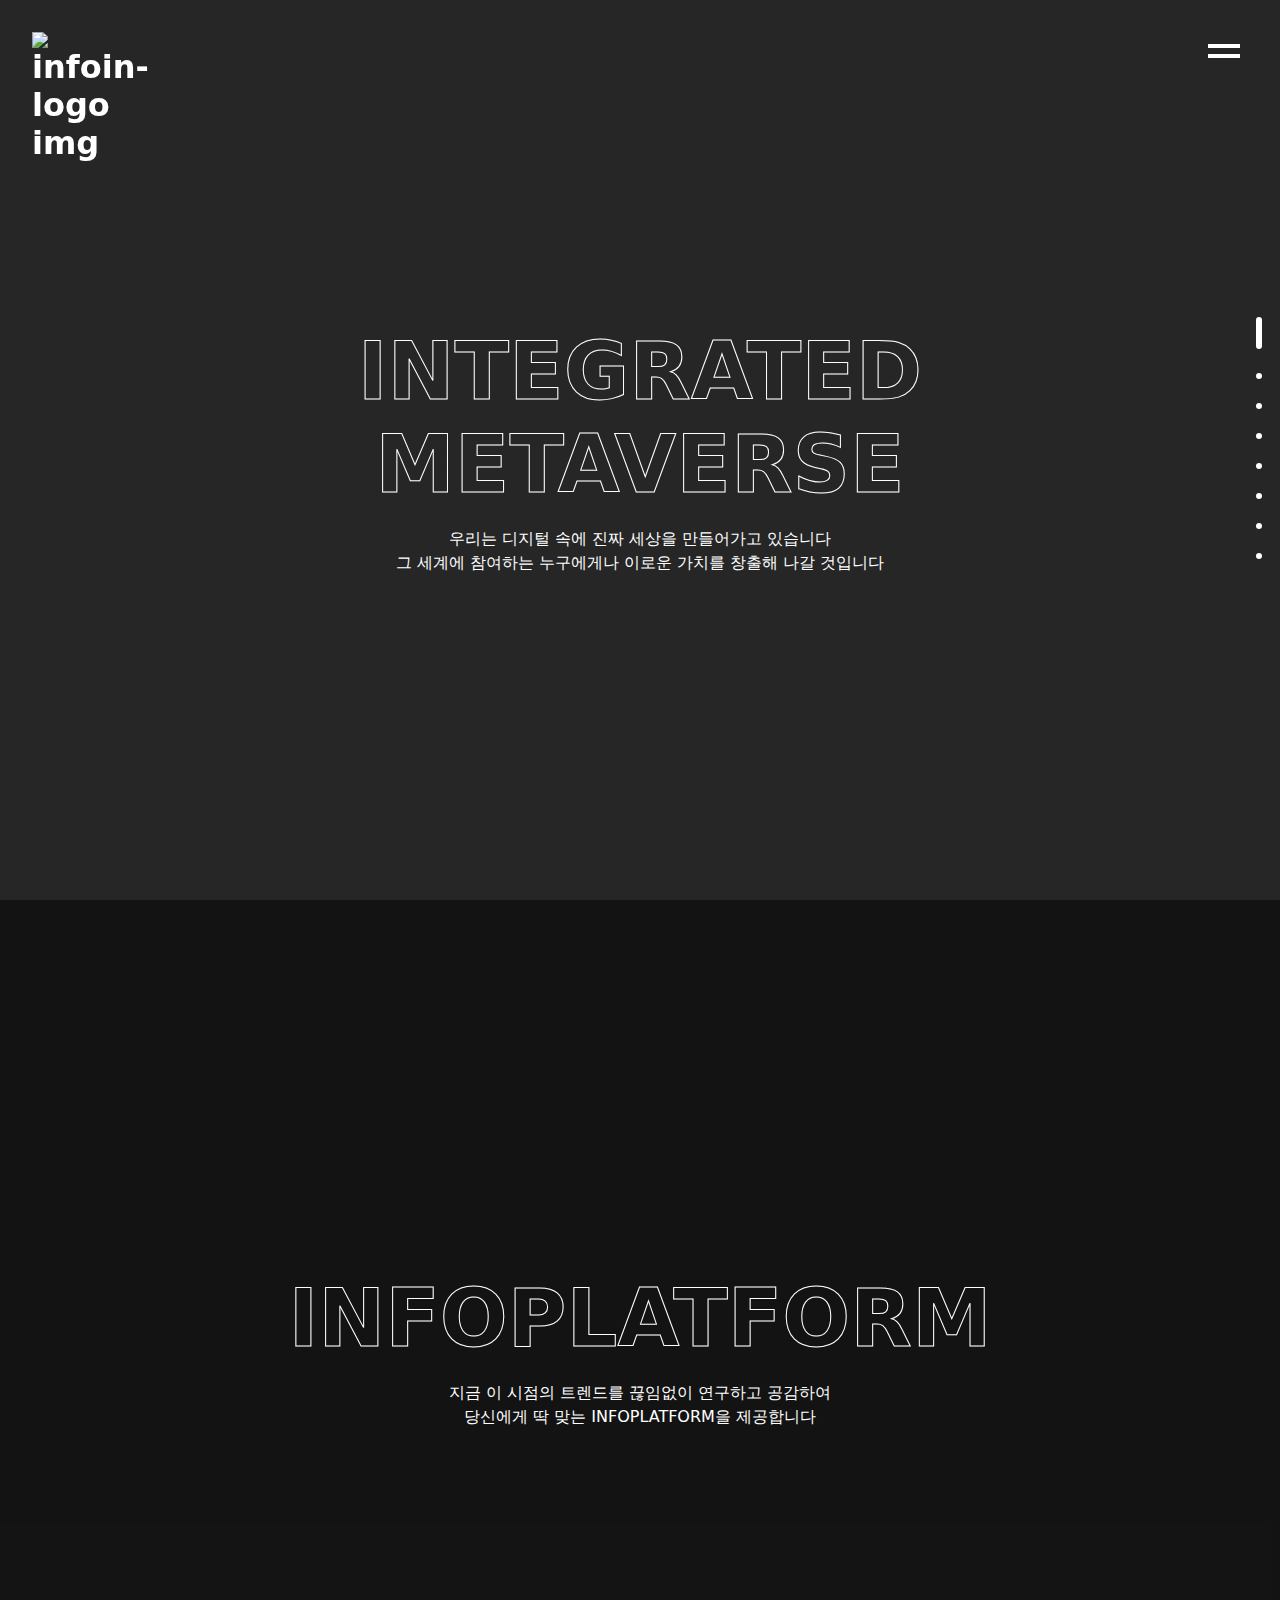
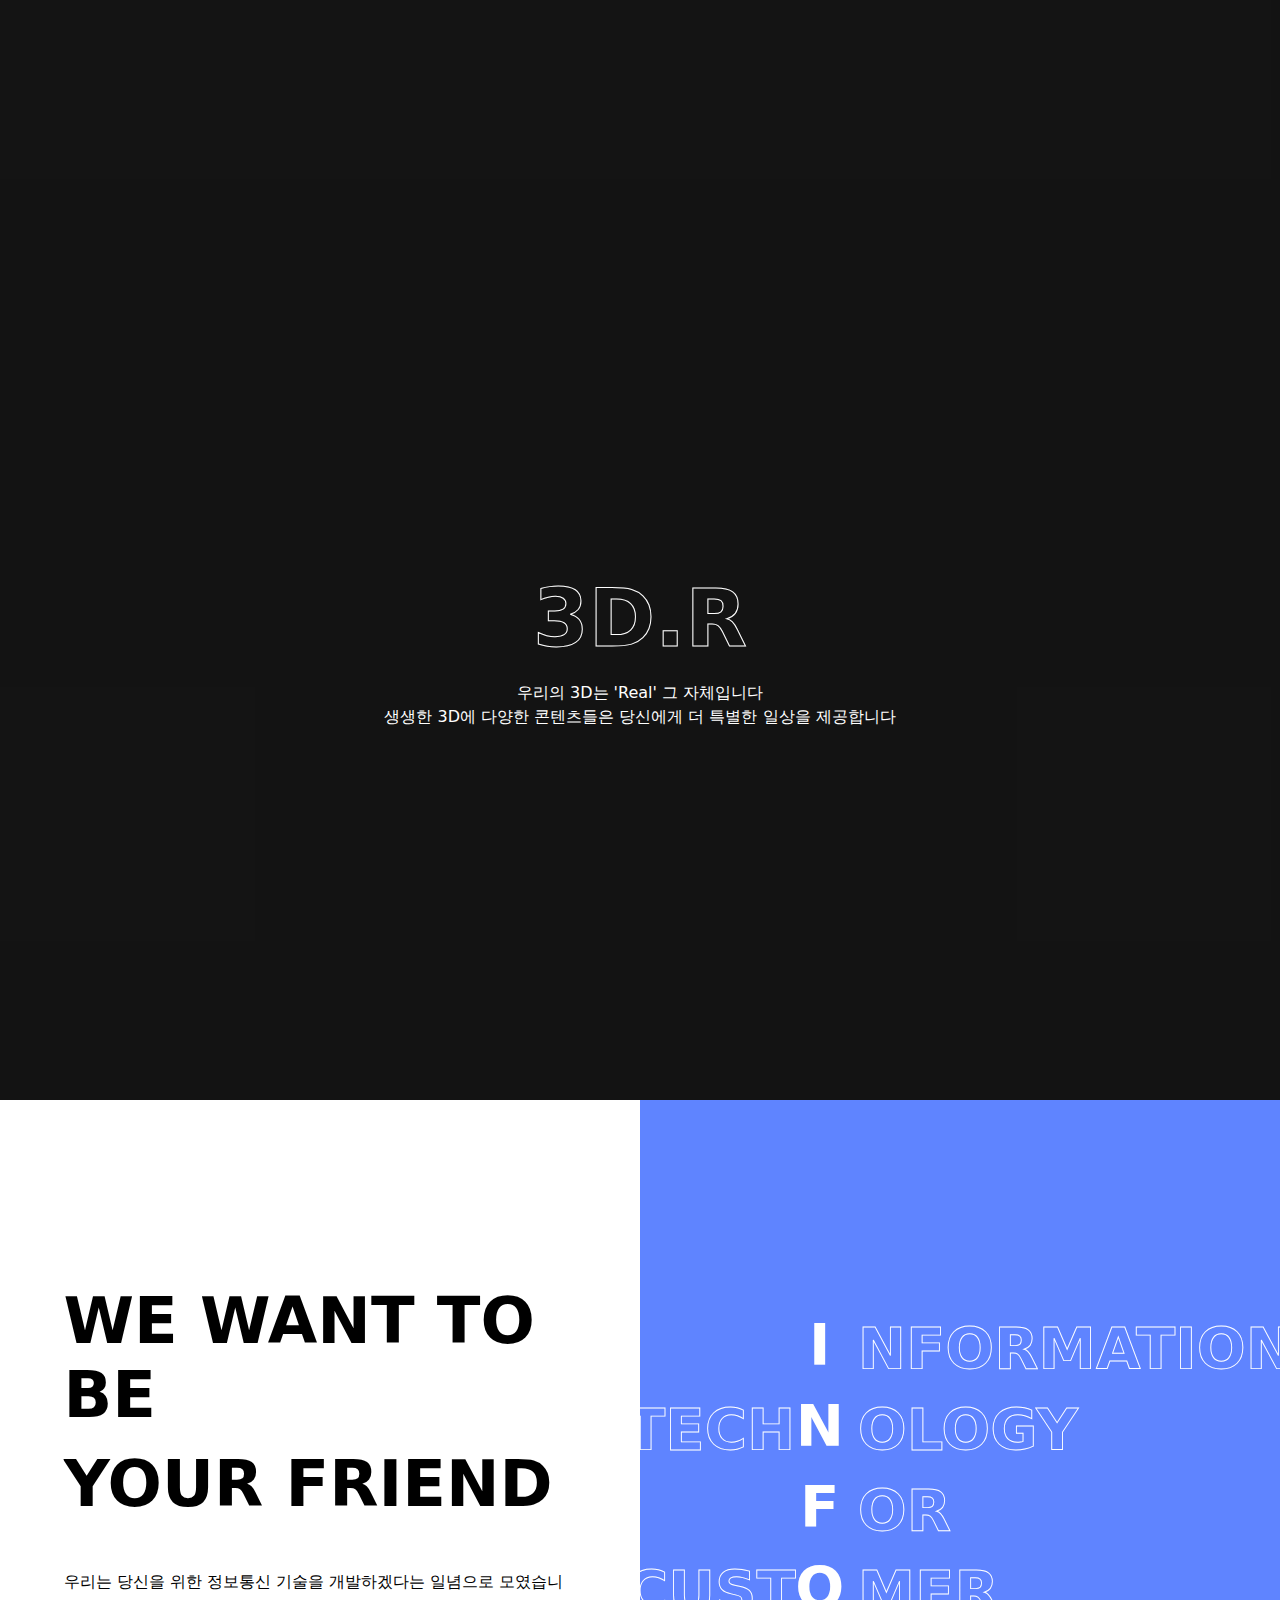
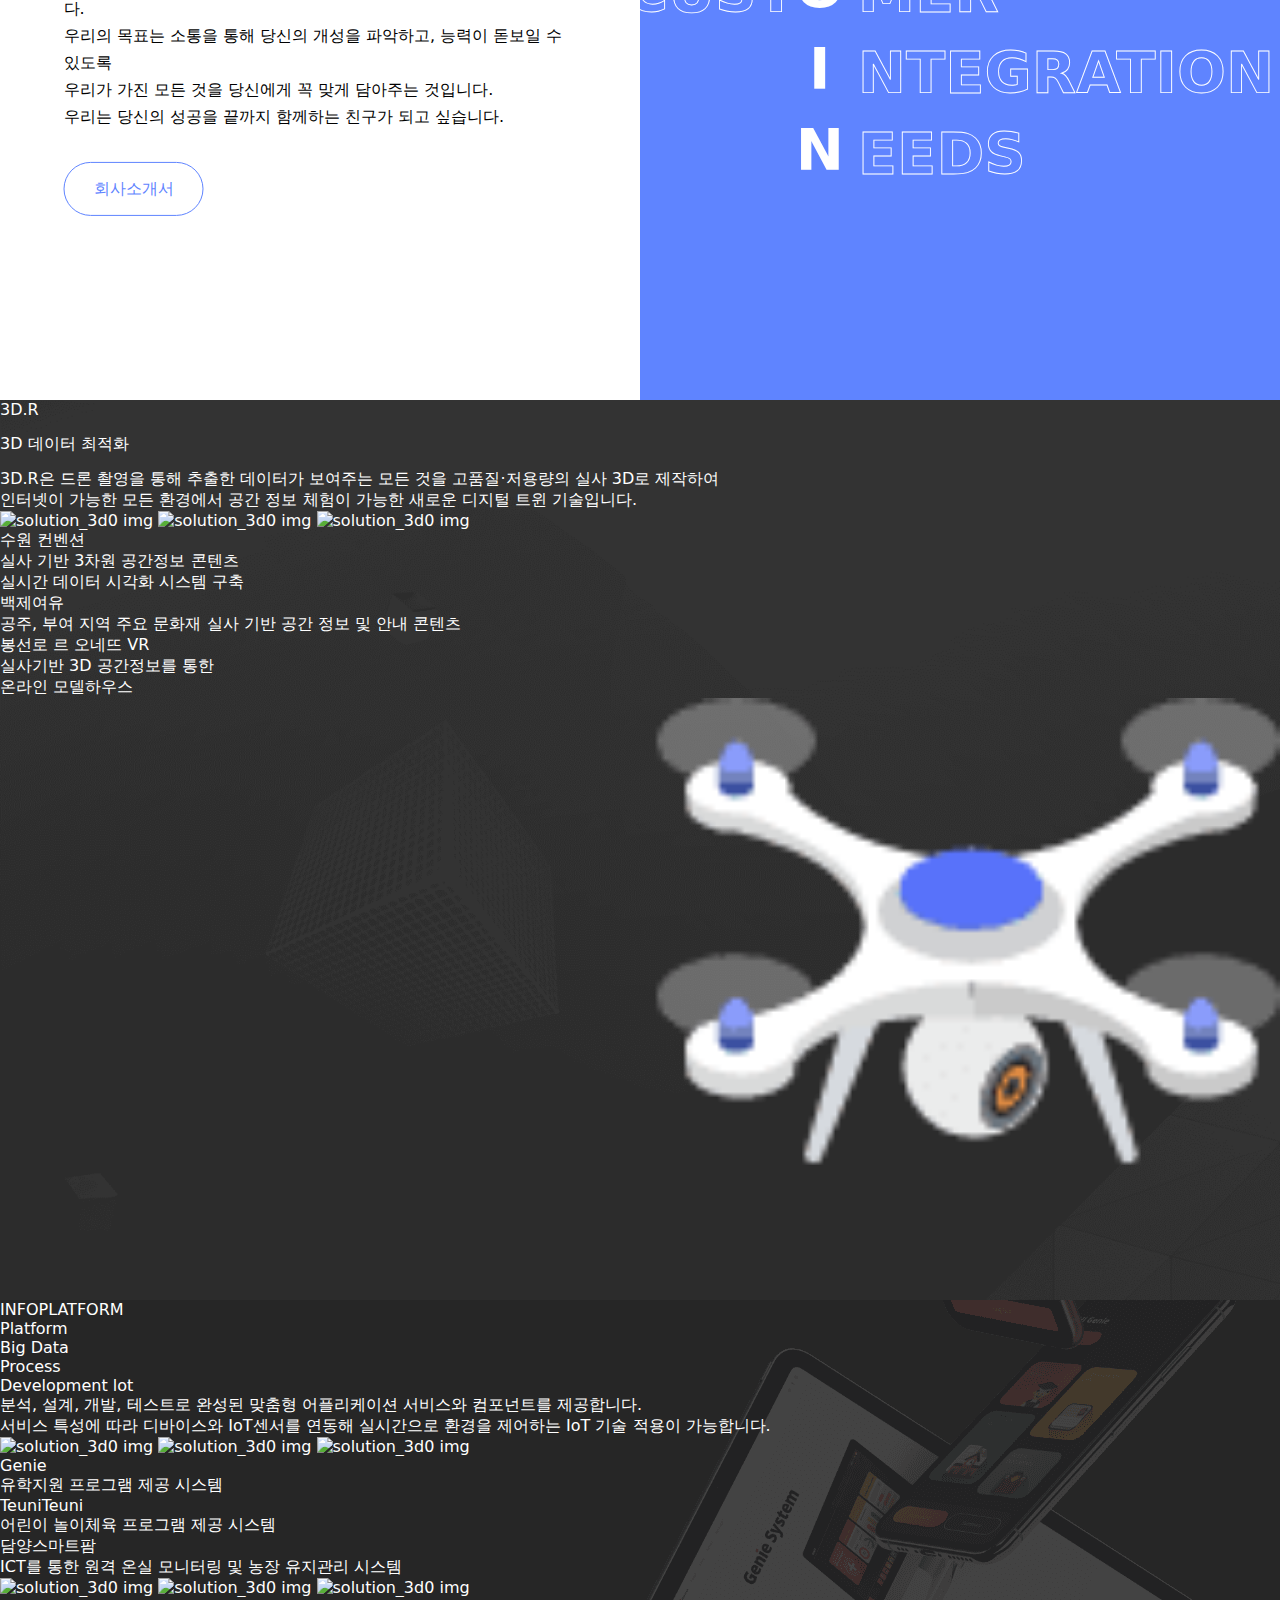
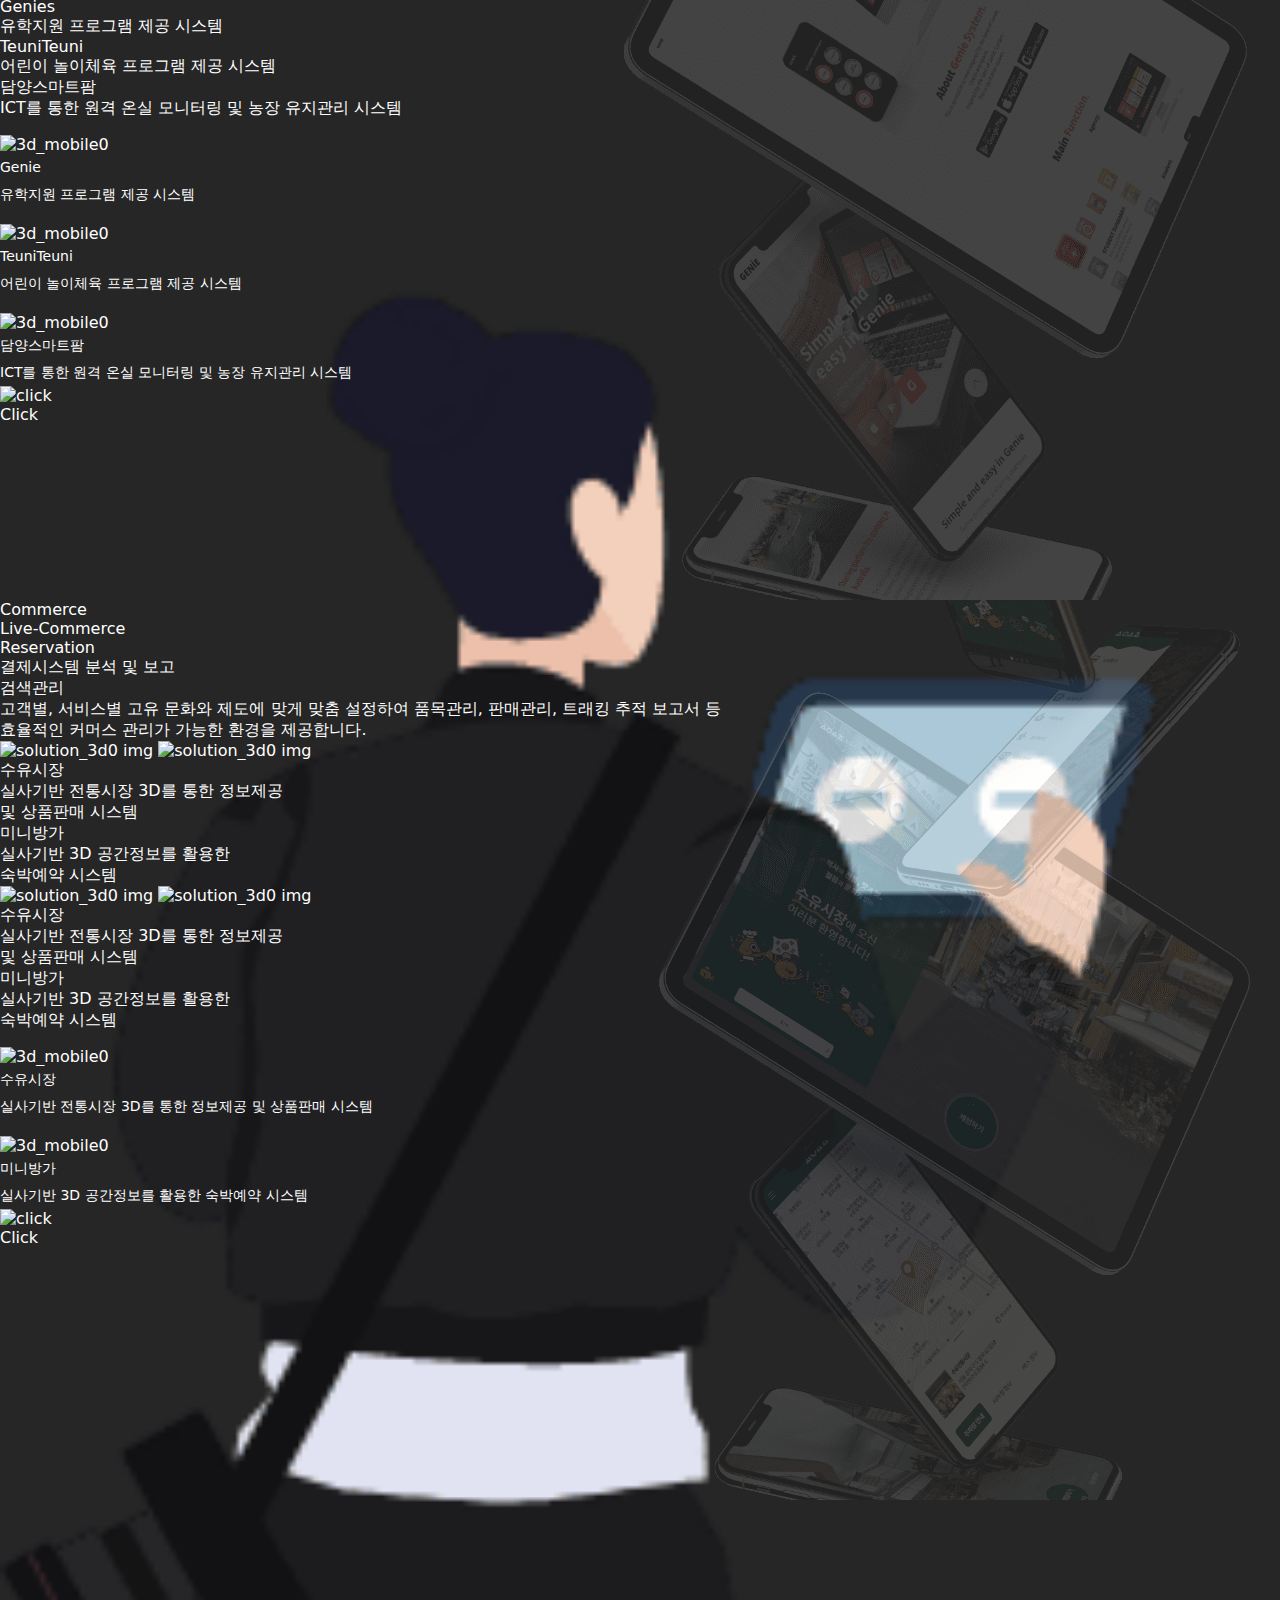
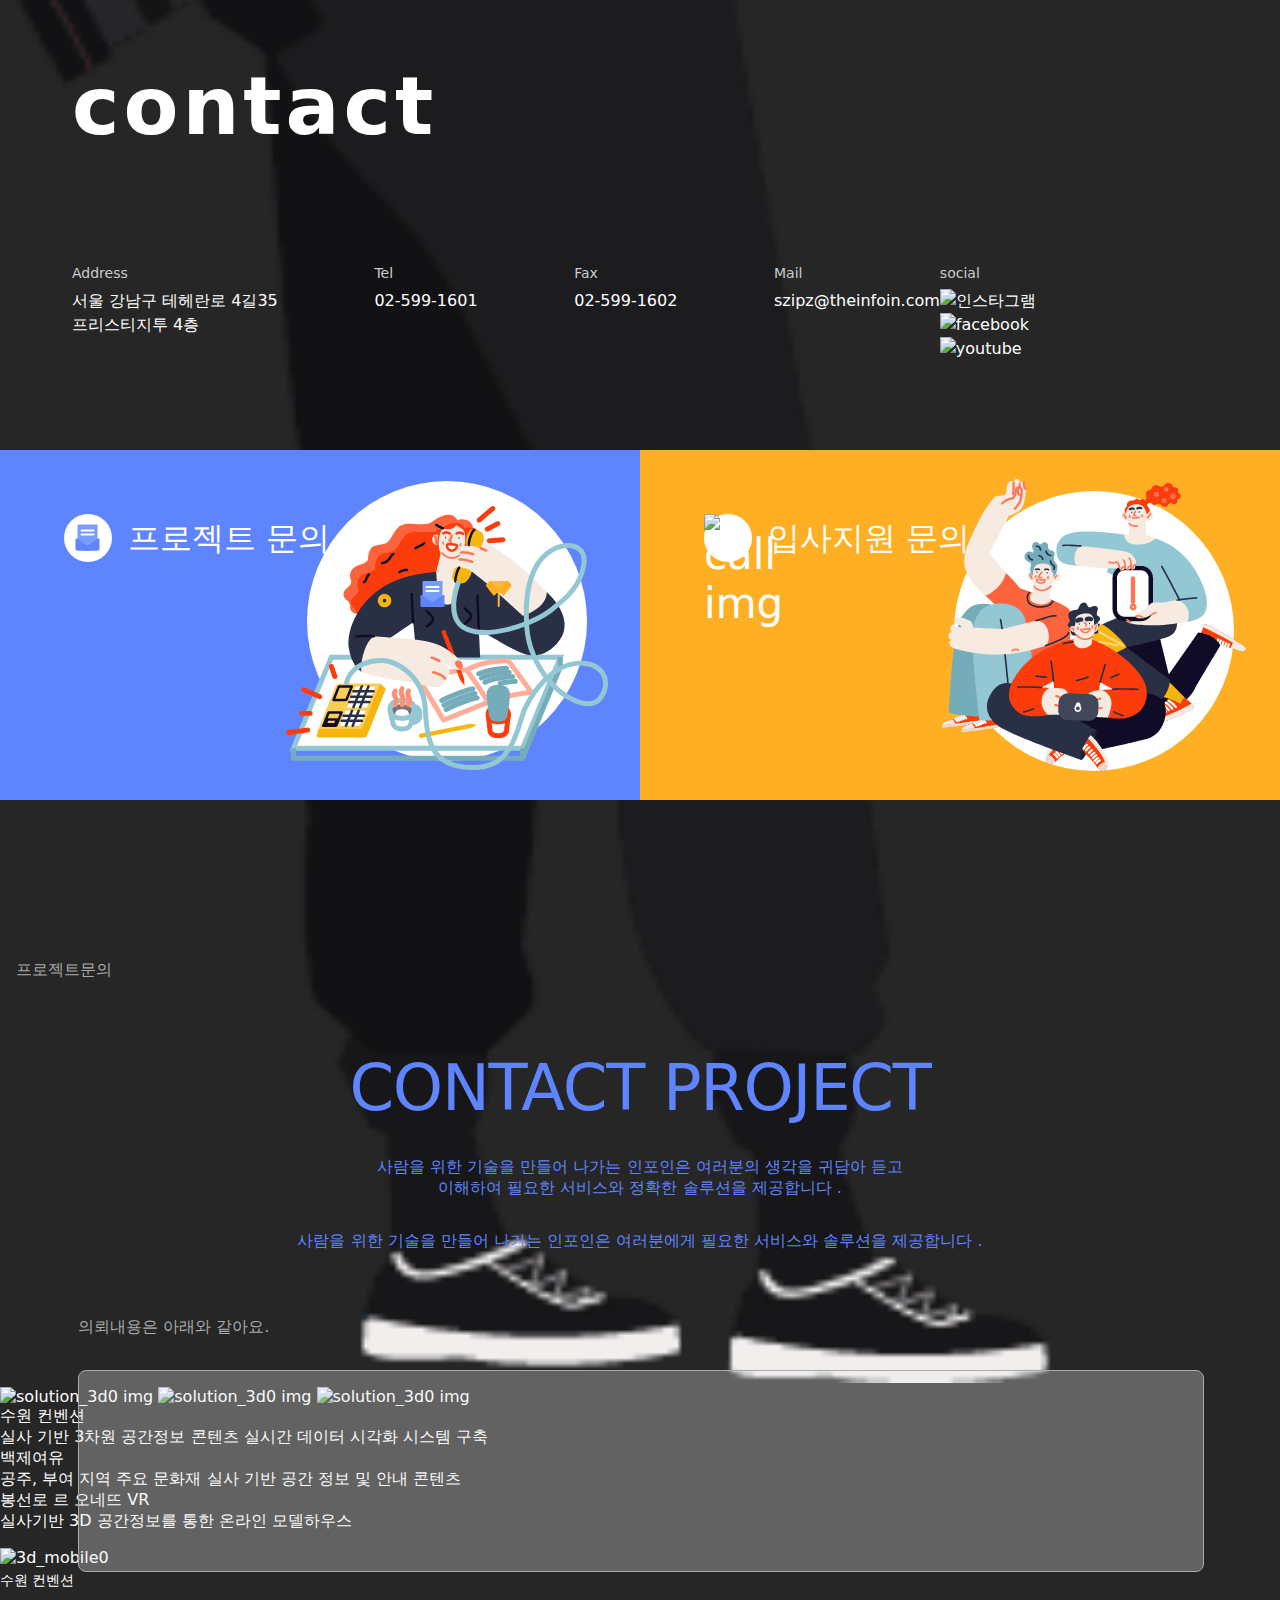
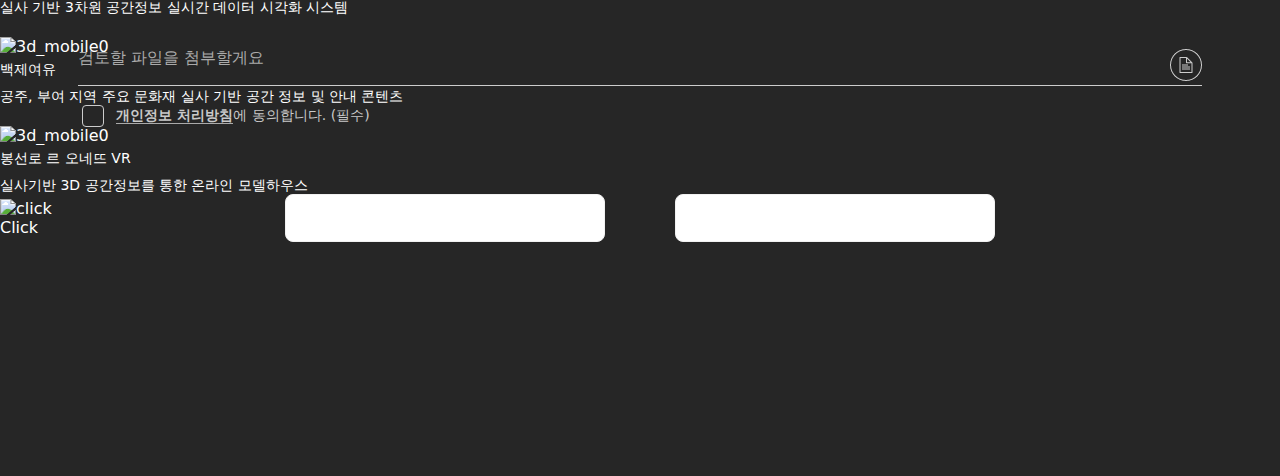
==== commit 0f88c9e6: "Add files via upload" ====
--- a/index.html
+++ b/index.html
@@ -4,12 +4,23 @@
   <meta charset="UTF-8">
   <meta http-equiv="X-UA-Compatible" content="IE=edge">
   <meta name="viewport" content="width=device-width, initial-scale=1.0, maximum-scale=1.0, user-scalable=no" />
+  <meta http-equiv="X-UA-Compatible" content="IE=edge">
   <meta http-equiv="Cache-Control" content="no-cache">
   <link rel="stylesheet" type="text/css" href="font/pretendard.css" />
   <link rel="stylesheet" type="text/css" href="css/index.css" />
   <link rel="stylesheet" type="text/css" href="https://cdn.jsdelivr.net/gh/orioncactus/pretendard/dist/web/static/pretendard.css" />
+  <link rel="stylesheet" type="text/css" href="https://cdnjs.cloudflare.com/ajax/libs/slick-carousel/1.8.1/slick-theme.min.css"/>
   <script src="https://code.jquery.com/jquery-1.12.4.js"></script>
-  <script type="text/javascript" src="js/index.js"></script>
+  <script src="https://cdnjs.cloudflare.com/ajax/libs/slick-carousel/1.8.1/slick.min.js"></script>
+  <script src="js/index.js"></script>
+  <script src="js/indexJHS.js"></script>
+
+  <link rel="stylesheet" type="text/css" href="./slick-1.8.1/slick/slick.css"/>
+  <link rel="stylesheet" type="text/css" href="./slick-1.8.1/slick/slick-theme.css"/>
+
+  <script type="text/javascript" src="./js/slick.js"></script>
+  <script type="text/javascript" src="./slick-1.8.1/slick/slick.js"></script>
+
   <title>Document</title>
 </head>
 <body>
@@ -18,11 +29,11 @@
       <div class="header-main">
         <div class="header-inner">
           <h1 class="main-logo">
-            <a href="#core1" title="main-home">
-              <img class="pc-logo" src="img/infoin_logo.png" alt="infoin-logo img"/>
-              <img class="mobile-logo" src="img/infoin_logo_w.png" alt="infoin-logo img" />
+            <a href="#core" title="main-home">
+              <img src="img/LOGOW.png" alt="infoin-logo img" />
             </a>
           </h1>
+          
           <nav class="menu-toggle">
             <span class="nav-line"></span>
             <span class="nav-line"></span>
@@ -30,14 +41,19 @@
         </div>
       </div>
       <div class="menu-container">
+        <div class="lang">
+            <div class="lang-img">
+              <img src="img/lang.png" alt="lang">
+              
+            </div>
+            <span>ko | en</span>
+        </div>
         <div class="menu-content">
-          <div  class="menu-mobile">
-            ko | en
-          </div>
+         
           <div class="menu-left">
             <ul>
               <li class="menu-item">
-                <a href="#core1" title="core">
+                <a href="#core" title="core">
                   core
                 </a>
                 <span class="circle"></span>
@@ -63,13 +79,8 @@
             </ul>
             <div class="menu-btn">
               <p>
-                <a target="_blabk" href="http://in4in.com/3d.html" title="3D.R 바로가기">
+                <a target="_blank" href="http://in4in.com/3d.html" title="3D.R 바로가기">
                   3D.R 바로가기
-                </a>
-              </p>
-              <p>
-                <a target="_blabk" href="https://dronevolar.com/" title="DRONVOLAR">
-                  DRONVOLAR
                 </a>
               </p>
             </div>
@@ -77,7 +88,7 @@
           <div class="menu-right">
             <div class="menu-logo">
               <div>
-                <img src="img/infoin_logo.png" alt="logo" />
+                <img src="img/LOGOG.png" alt="logo" />
               </div>
             </div>
             <div class="menu-com-info">
@@ -120,13 +131,151 @@
                   </a>
                 </dd>
               </dl>
-              <span class="data">
+              <span class="bold data">
                 개인정보처리방침
               </span>
               <p class="copy">
                 Copyright © INFOIN CO.,Ltd. All Rights Reserved.
               </p>
-            </div>
+              <div class="social-img">
+                <dl lass="effect hover">
+                  <dt>social</dt>
+                  <dd>
+                    <a target="_blank" href="https://www.instagram.com/official_townverse/ " title="social">
+                      <img src="img/instargram.png" alt="인스타그램"/>
+                    </a>
+                  </dd>
+                  <dd>
+                    <a target="_blank" href="https://www.facebook.com/townverse-101359915731578/ " title="social">
+                      <img src="img/facebook.png" alt="facebook"/>
+                    </a>
+                  </dd>
+                  <dd>
+                    <a target="_blank" href="https://www.youtube.com/channel/UC1LD4CZxs9TUa85jipAvERg " title="social">
+                      <img src="img/youtube.png" alt="youtube"/>
+                    </a>
+                  </dd>
+                </dl>
+              </div>
+            </div>
+          </div>
+        </dlv>
+      </div>
+      <!-- 개인정보처리방침 팝업 -->
+      <div class="popup-wrap popup">
+        <div class="popup-container">
+          <div class="popup-body">
+              
+            <p class="modal-title">개인정보 수집 및 이용에 해한 안내</p>
+        
+            <div class="modal-contentBox">
+              <p>
+                (주)인포인(이하 회사)는 이용자의 개인정보보호를 매우 중요시하며, 『정보통신망 이용촉진 및 정보보호에 관한 법률』, 『개인정보보호법』등 개인정보보호 관련 규정을 준수하고 있습니다. 회사는 본 개인정보취급방침을 통하여 이용자에게서 제공받은 개인정보를 취급하는데 있어서 취해지는 조치들을 알려드립니다.
+              </p>
+              <p class="modal-content">
+                회사의 대인정보취급방침은 다음과 같은 내용을 담고 있습니다.
+              </p>
+              <p class="modal-content">
+                1.  개인정보의 수집 및 이용 목적<br/>
+                2.  수집하는 개인정보의 항목 및 수집방법<br/>
+                3.  개인정보의 제3자 제공<br/>
+                4.  개인정보의 보유 및 이용기간<br/>
+                5.  개인정보 파기절차와 방법<br/>
+                6.  이용자의 권리, 의무 및 행사방법<br/>
+                7.  개인정보의 기술적/관리적 보호 대책<br/>
+                8.  개인정보보호 책임자 및 담당자<br/>
+                9.  기타 부가방침<br/>
+              </p>
+              <p class="modal-content">
+                회사는 다음과 같은 목적을 위해 개인정보를 수집하고 이용합니다.<br/>
+                1) 프로젝트 의뢰<br/>
+                - 프로젝트 컨설팅 기초 자료 확보, 상담 및 컨설팅 운영 등 고지사항의 전달, 문의사항에 대한 응대 등을 위한 원활한 의사소통 경로 확보<br/>
+                2)입사지원 문의<br/>
+                - 상시 인력채용을 위한 자료 확보, 인재풀 활용<br/>
+              </p>
+              <div class="modal-content">
+                <p class="pop-tit">2.  수집하는 개인정보의 항목 및 수집방법</p>
+                <p>
+                  회사는 다음과 같은 항목들을 수지하여 처리합니다.<br/>
+                  1)  프로젝트 의뢰<br/>
+                  - 필수항목 : 회사명, 담당자 이름, 연락처, 이메일 주소<br/>
+                  - 선택항목 : 첨부파일<br/>
+                  2)  입사지원 문의<br/>
+                  - 필수항목 : 이름, 연락처, 이메일 주소, 이력서, 자기소개서, 지원자가 기재한 기타 사항<br/>
+                  - 선택항목 : 사이트 URL, 포트폴리오<br/>
+                </p>
+              </div>
+              <div class="modal-content">
+                <p class="pop-tit">3.  개인정보의 제3자 제공</p>
+                <p>
+                  회사는 이용자의 동의 없이 개인정보를 제3자에게 제공하지 않습니다. 다만, 관련 법령에 의한 경우는 예외로 합니다.
+                </p>
+              </div>
+              <div class="modal-content">
+                <p class="pop-tit">4.  개인정보의 보유 및 이용기간</p>
+                <p>
+                  회사는 원칙적으로 이용자의 개인정보 수집 및 이용목적이 달성되면 지체 없이 파기합니다. 관계법령의 규정에 의하여 보존할 필요가 있는 경우에는 일정기간 동안 보존합니다.
+                  - 방문기록 : 3개월(통신비밀보호법)
+                  - 문의하기 : 1년(정보통신망법)
+                </p>
+              </div>
+              <div class="modal-content">
+                <p class="pop-tit">5.  개인정보 파기절차와 방법</p>
+                <p>
+                  회사가 보유하고 있는 개인정보에 대한 파기절차와 방법은 다음과 같습니다.
+                - 파기절차 : 이용자가 견적 문의 등을 위해 입력하신 정보는 목적이 달성된 후 내부 방침 및 기타 관련 법령에 의한 정보보호 사유에 따라(보유 및 이용기간 참조) 일정 기간 저장된 후 파기합니다.
+                - 파기방법 : 전자적 파일형태로 저장된 개인정보는 기록을 재생할 수 없는 기술적 방법을 사용하여 삭제합니다. 종이에 출력된 개인정보는 분쇄기로 분쇄하거나 소각을 통하여 파기합니다.
+                </p>
+              </div>
+              <div class="modal-content">
+                <p class="pop-tit">6.  이용자의 권리, 의무 및 행사방법</p>
+                <p>
+                  회사가 보유하고 있는 개인정보에 대한 파기절차와 방법은 다음과 같습니다.
+                - 파기절차 : 이용자가 견적 문의 등을 위해 입력하신 정보는 목적이 달성된 후 내부 방침 및 기타 관련 법령에 의한 정보보호 사유에 따라(보유 및 이용기간 참조) 일정 기간 저장된 후 파기합니다.
+                - 파기방법 : 전자적 파일형태로 저장된 개인정보는 기록을 재생할 수 없는 기술적 방법을 사용하여 삭제합니다. 종이에 출력된 개인정보는 분쇄기로 분쇄하거나 소각을 통하여 파기합니다.
+                </p>
+              </div>
+              <div class="modal-content">
+                <p class="pop-tit">7.  개인정보의 기술적/관리적 보호 대책</p>
+                <p>
+                  회사는 이용자의 정보를 수시로 저장하고 찾아내는 ‘쿠키(cookie)’라는 개인정보를 자동으로 수집하는 장치를 설치ㆍ운용합니다. 쿠키란 회사의 웹사이트를 운영하는데 이용되는 서버가 이용자의 브라우저에 보내는 아주 작은 텍스트 파일로서 이용자의 컴퓨터 하드디스크에 저장됩니다. 쿠키는 이용자의 컴퓨터를 식별하지만 이용자 개개인을 식별하지 않습니다.<br/><br/>
+
+                  설정 방법의 예<br/>
+                  1) Internet Explorer의 경우 : 웹 브라우저 상단의 도구 > 인터넷 옵션 > 개인정보 > 고급<br/>
+                  2) Chrome의 경우 : 웹 브라우저 우측의 설정 > 화면 하단의 고급 설정 표시 > 개인정보 및 보안 > 쿠키<br/><br/>
+
+                  단, 이용자가 쿠키 설치를 거부하였을 경우 서비스 제공에 어려움이 있을 수 있습니다.<br/>
+                </p>
+              </div>
+              <div class="modal-content">
+                <p class="pop-tit">8.  개인정보보호 담당자</p>
+                <p>
+                  이용자는 언제든지 회사에게 개인정보 열람, 수정, 정보삭제, 처리정지를 요청할 수 있습니다. 정보삭제 또는 처리정지를 원하시는 경우 개인정보보호 담당자에게 서면, 전화, 이메일로 연락하시면 신속하게 조치하겠습니다.<br/>
+                </p>
+                <p>
+                  개인정보 책임담당자<br/>
+                  성명 : 박희수<br/>
+                  직위 : 이사<br/>
+                  E. hspark@theinfoin.com<br/>
+                  T. 02-599-1601<br/><br/>
+
+                  기타 개인정보 침해에 관한 상담이 필요한 경우에는 아래 기관에 문의하실 수 있습니다.<br/>
+                  – 한국인터넷진흥원 개인정보침해신고센터 (privacy.kisa.or.kr / 국번 없이 118)<br/>
+                  – 대검찰청 사이버수사과 (http://www.spo.go.kr / 국번 없이 1301)<br/>
+                  – 경찰청 사이버안전국 (http://www.ctrc.go.kr / 국번 없이 182)<br/>
+                </p>
+              </div>
+              <div class="modal-content">
+                <p class="pop-tit">9.  기타 부가방침</p>
+                <p>
+                  회사는 본 개인정보취급방침의 내용 추가, 삭제 및 수정을 하는 경우 개정 최소 7일 전 홈페이지에 변경 사유 및 내용을 고지하겠습니다.<br/>
+                  – 시행일자 : 2021년 12월 24일
+                </p>
+              </div>
+            </div>
+          </div>
+          <div class="popup-footer">
+            <p class="pop-btn close">닫기</p>
           </div>
         </div>
       </div>
@@ -143,43 +292,36 @@
         <li></li>
       </ul>
       <div class="home-main">
-        <!-- 1번째영역 -->
-        <section class="home-section">
+        <!-- 1번째 영역 -->
+        <section class="home-section" id="core">
           <div class="video-frame">
-            <video class="myvideo"  src="video/info.mp4" muted autoplay></video>
+            <video class="myvideo"  src="video/video0.mp4" muted autoplay></video>
+            <video class="mobilevideo"  src="video/video0.mp4" muted autoplay></video>
           </div>
-          <div class="home-bg"></div>
+          <div class="home-bg1"></div>
           <div class="project-info">
-            <h3 class="project-tit">
+            <h3 class="project-tit tit-animation">
               <a href="#" title="integrated metaverse">integrated metaverse</a>
             </h3>
             <p class="project-desc">
-              우리는 디지털 속에 진짜 세상을 만들어가고 있습니다<br />
-              그 세계에 참여하는 모두가 새롭게 소통하고 경험하도록 하여<br />
-              누구에게나 이로운 가치를 창출해 나갈 것입니다
-            </p>
-            <p class="project-desc-mob">
-              우리는 디지털 속에 진짜 세상을 만들어가고 있습니다<br />
-              그 세계에 참여하는 모두가 새롭게 소통하고 경험하도록 하여 누구에게나 이로운 가치를 창출해 나갈 것입니다
+              우리는 디지털 속에 진짜 세상을 만들어가고 있습니다<br/>
+              그 세계에 참여하는 누구에게나 이로운 가치를 창출해 나갈 것입니다
             </p>
           </div>
         </section>
         <!-- 2번째 영역 -->
         <section class="home-section">
           <div class="video-frame">
-            <video class="myvideo" src="video/Core_3DRbg_1.mp4" muted></video>
+            <video class="myvideo" src="video/all_mo.mp4" muted></video>
+            <video class="mobilevideo"  src="video/mobile-video1.mp4" muted autoplay></video>
           </div>
           <div class="home-bg"></div>
           <div class="project-info">
-            <h3 class="project-tit">
+            <h3 class="project-tit tit-animation">
               <a href="#none" title="integrated metaverse">INFOPLATFORM</a>
             </h3>
             <p class="project-desc">
               지금 이 시점의 트렌드를 끊임없이 연구하고 공감하여<br />
-              당신에게 딱 맞는 INFOPLATFORM을 제공합니다
-            </p>
-            <p class="project-desc-mob">
-              지금 이 시점의 트렌드를 끊임없이 연구하고 공감하여<br/>
               당신에게 딱 맞는 INFOPLATFORM을 제공합니다
             </p>
           </div>
@@ -188,21 +330,16 @@
         <section class="home-section">
           <div class="video-frame">
             <video class="myvideo" src="video/Core_3DRbg_1.mp4" muted></video>
+            <video class="mobilevideo"  src="video/Core_3DRbg_1.mp4" muted autoplay></video>
           </div>
           <div class="home-bg"></div>
           <div class="project-info">
-            <h3 class="project-tit">
+            <h3 class="project-tit tit-animation">
               <a href="#" title="integrated metaverse">3D.R</a>
             </h3>
             <p class="project-desc">
-              우리의 3D는 그 ' Real' 자체입니다<br />
-              현장에 있는 것처럼 생생한 에 더해진 다양한 콘텐츠들은<br />
-              당신에게 더 특별한 일상을 제공합니다
-            </p>
-            <p class="project-desc-mob">
-              우리의 3D는 그 ' Real' 자체입니다<br />
-              현장에 있는 것처럼 생생한 에 더해진 다양한 콘텐츠들은<br />
-              당신에게 더 특별한 일상을 제공합니다
+              우리의 3D는 'Real' 그 자체입니다<br/>
+              생생한 3D에 다양한 콘텐츠들은 당신에게 더 특별한 일상을 제공합니다
             </p>
           </div>
         </section>
@@ -226,35 +363,15 @@
                       </a>
                     </li>
                   </ul>
-                  <ul class="company-desc">
-                    <li>
-                      <a class="active">
-                        <span class="txt">우리는 당신을 위한 정보통신 기술을 개발하겠다는 일념으로 모였습니다.</span>
-                        <span class="line"></span>
-                      </a>
-                    </li>
-                    <li>
-                      <a class="active">
-                        <span class="txt">우리의 목표는 소통을 통해 당신의 개성을 파악하고, 능력이 돋보일 수 있도록</span>
-                        <span class="line"></span>
-                      </a>
-                    </li>
-                    <li>
-                      <a class="active">
-                        <span class="txt">우리가 가진 모든 것을 당신에게 꼭 맞게 담아주는 것입니다.</span>
-                        <span class="line"></span>
-                      </a>
-                    </li>
-                    <li>
-                      <a class="active">
-                        <span class="txt">우리는 당신의 성공을 끝까지 함께하는 친구가 되고 싶습니다.</span>
-                        <span class="line"></span>
-                      </a>
-                    </li>
-                  </ul>
+                  <p class="company-desc">
+                    우리는 당신을 위한 정보통신 기술을 개발하겠다는 일념으로 모였습니다.<br />
+                    우리의 목표는 소통을 통해 당신의 개성을 파악하고, 능력이 돋보일 수 있도록<br />
+                    우리가 가진 모든 것을 당신에게 꼭 맞게 담아주는 것입니다.<br />
+                    우리는 당신의 성공을 끝까지 함께하는 친구가 되고 싶습니다.
+                  </p>
                 </div>
                 <p class="company-btn">
-                  <a target="_blank" href="http://in4in.com/3dr_brochure_v4.pdf" title="회사소개서">회사소개서</a>
+                  <a target="_blank" href="http://in4in.com/download/infoinAbout.pdf" title="회사소개서">회사소개서</a>
                 </p>
               </div>
             </div>
@@ -287,247 +404,528 @@
               </div>
             </div>
           </div>
-          <div class="company-info-mob">
-            <div class="company-desc-left-mob">
-              <div class="company-text">
-                <div class="com-list">
-                  <ul class="company-tit">
-                    <li>
-                      <a class="active">
-                        <span class="txt">WE WANT TO BE</span>
-                        <span class="line"></span>
-                      </a>
-                    </li>
-                    <li>
-                      <a>
-                        <span class="txt">YOUR FRIEND</span>
-                        <span class="line"></span>
-                      </a>
-                    </li>
-                  </ul>
-                  <p class="company-desc">
-                    우리는 당신을 위한 정보통신 기술을 개발하겠다는 일념으로 모였습니다.<br />
-                    우리의 목표는 소통을 통해 당신의 개성을 파악하고, 능력이 돋보일 수 있도록<br />
-                    우리가 가진 모든 것을 당신에게 꼭 맞게 담아주는 것입니다.<br />
-                    우리는 당신의 성공을 끝까지 함께하는 친구가 되고 싶습니다.
-                  </p>
-                </div>
-                <p class="company-btn">
-                  <a target="_blank" href="http://in4in.com/3dr_brochure_v4.pdf" title="회사소개서">회사소개서</a>
-                </p>
-              </div>
-            </div>
-          </div>
         </section>
         <!-- 5번째 영역 -->
-        <section class="home-section home-section-bg " id="solution">
-          <div class="solutionBox">
-            <div class="sol-cont">
-              <p class="sol-tit">3D.R</p>
-              <h3>데이터 최적화</h3>
-              <p class="sol-info">
-                3D.R은 드론 촬영을 통해 추출한 데이터가 보여주는 모든 것을 고품질·저용량의 실사로<br/>
-                3D 제작하여 인터넷이 가능한 모든 환경에서 공간 정보 체험이 가능한 새로운 디지털 트윈 기술입니다.
-              </p>
-              <div class="sol-imgArea">
-                <div class="sol-img-header">
-                  <img src="img/header-frame.png" alt="">
-                </div>
-                <div class="sol-img">
-                  <div class="img-cont">
-                    <div class="imgBox">
-                      <p><img src="img/test0.png" alt="img/sol.png"/></p>
-                      <p><img src="img/test1.png" alt="img/sol.png"/></p>  
-                      <p><img src="img/test2.png" alt="img/sol.png"/></p>
-                    </div>
-                  </div>
-                  <div class="imgBox-mobile">
-                    <div>
-                      <img src="img/test0.png" alt="img/sol.png"/>
-                      <p>수원컨벤션</p>
-                      <p class="mo-info">
-                        실사 기반 3차원 공간정보 콘텐츠<br/>   
-                        실시간 데이터 시각화 시스템 구축
+        <section class="home-section home-section-bg s1" id="solution"> 
+               
+            <div class="solution">
+              <div class="keyword-box">
+                <div class="keyword">
+                  <p class="keyword-tit">3D.R</p>
+                  <div class="words-box">
+
+                    <!--
+                    <ul class="words">
+                      <li>3D 데이터 최적화</li>
+                      <li>드론 촬영</li>
+                      <li>3D & IoT 융복합</li>
+                      <li>VR/AR 콘텐츠</li>
+                    </ul>
+                    -->
+
+
+                    <style>
+                      .notice{width:100%; height:50px; overflow:hidden; }
+                      .rolling{position:relative; width:100%; height:auto;}
+                      .rolling li{width:100%; height:50px; line-height:50px;}
+                    </style>
+                  <div class="notice">
+                    <ul class="rolling">
+                      <li>
+                        <a href="#">3D 데이터 최적화</a>
+                      </li>
+                      <li>
+                        <a href="#">드론 촬영</a>
+                      </li>
+                      <li>
+                        <a href="#">3D & IoT 융복합</a>
+                      </li>
+                      <li>
+                        <a href="#">VR/AR 콘텐츠</a>
+                      </li>
+                    </ul>
+                  </div>
+
+                  <!--
+                  <script>
+                  $(document).ready(function(){
+                    var height =  $(".notice").height();
+                    var num = $(".rolling li").length;
+                    var max = height * num;
+                    var move = 0;
+                    function noticeRolling(){
+                      move += height;
+                      $(".rolling").animate({"top":-move},600,function(){
+                        if( move >= max ){
+                          $(this).css("top",0);
+                          move = 0;
+                        };
+                      });
+                    };
+                    noticeRollingOff = setInterval(noticeRolling,10000);
+                    $(".rolling").append($(".rolling li").first().clone());
+                  
+                    $(".rolling_stop").click(function(){
+                      clearInterval(noticeRollingOff);
+                    });
+                    $(".rolling_start").click(function(){
+                      noticeRollingOff = setInterval(noticeRolling,10000);
+                    });
+                  });      
+                  </script>
+                  -->
+
+                <script>
+                  $(document).ready(function(){
+                    var height =  $(".notice").height(); //.notice의 높이값을 구해주고~~
+                    var num = $(".rolling li").length; // .notice의 개수를 알아볼수 있어요! length라는 것으로!
+                    var max = height * num; //그렇다면 총 높이를 알 수 있겠죠 ?
+                    var move = 0; //초기값을 설정해줍니다.
+                    function noticeRolling(){
+                      move += height; //여기에서 += 이라는 것은 move = move + height 값이라는 뜻을 줄인 거에요.
+                      $(".rolling").animate({"top":-move},600,function(){ // animate를 통해서 부드럽게 top값을 올려줄거에요.
+                        if( move >= max ){ //if문을 통해 최대값보다 top값을 많이 올렸다면 다시 !
+                          $(this).css("top",0); //0으로 돌려주고~
+                          move = 0; //초기값도 다시 0으로!
+                        };
+                      });
+                    };
+                    noticeRollingOff = setInterval(noticeRolling,10000); //자동롤링답게 setInterval를 사용해서 1000 = 1초마다 함수 실행!!
+                    $(".rolling").append($(".rolling li").first().clone()); //올리다보면 마지막이 안보여서 clone을 통해 첫번째li 복사!
+                  
+                    //$(".rolling_stop").click(function(){
+                      //clearInterval(noticeRollingOff); //stop을 누르면 clearInterval을 통해 자동롤링을 해제합니다.
+                    //});
+                    //$(".rolling_start").click(function(){
+                      //noticeRollingOff = setInterval(noticeRolling,10000); //다시 start를 누르면 자동롤링이 실행하도록 !!
+                    //});
+                  });		
+                  </script>
+
+                  </div>
+                </div>
+              </div>
+              <div class="keyword-info">
+                3D.R은 드론 촬영을 통해 추출한 데이터가 보여주는 모든 것을 고품질·저용량의 실사 3D로 제작하여<br/>
+                인터넷이 가능한 모든 환경에서 공간 정보 체험이 가능한 새로운 디지털 트윈 기술입니다.
+              </div>
+            </div>
+            <div class="sol-bg">         
+              <div class="sol-conatiner">
+                <ul class="img-num">
+                  <li></li>
+                  <li></li>
+                  <li></li>
+                </ul>
+                <!--웹--> 
+                <div class="solution-project">
+                  <div class="solution-imgArea"> 
+                    <div class="solution-img main-img0"> 
+                      <img class="img_3d0" src="img/3d_sol.png" alt="solution_3d0 img" />
+                      <img class="img_3d1" src="img/3d_sol1.png" alt="solution_3d0 img" />
+                      <img class="img_3d2" src="img/3d_sol2.png" alt="solution_3d0 img" />
+                      <div class="solution-desc s1">
+                        <p class="solution-tit">
+                          수원 컨벤션
+                        </p>
+                        <div class="solution-tit-sub">
+                          <p>실사 기반 3차원 공간정보 콘텐츠</p>
+                          <p>실시간 데이터 시각화 시스템 구축</p>
+                        </div>
+                      </div>
+                      <div class="solution-desc s2">
+                        <p class="solution-tit">
+                          백제여유
+                        </p>
+                        <div class="solution-tit-sub">
+                          공주, 부여 지역 주요 문화재 실사 기반 공간
+                          정보 및 안내 콘텐츠
+                        </div>
+                      </div>
+                      <div class="solution-desc s3">
+                        <p class="solution-tit">
+                          봉선로 르 오네뜨 VR
+                        </p>
+                        <div class="solution-tit-sub">
+                          <p>실사기반 3D 공간정보를 통한</p>
+                          <p>온라인 모델하우스</p>
+                        </div>
+                      </div>
+                    </div>
+                  </div>
+                </div>
+                <div class="illust-img">
+                  <img src="img/people.png" alt="illust img" />
+                </div> 
+              </div> 
+              <!--태블릿-->
+              <div class="solution-project solution-project-tab">
+                <div class="solution-imgArea">   
+                  <div class="solution-img"> 
+                    <img class="img_3d0" src="img/3d_tab0.png" alt="solution_3d0 img" />
+                    <img class="img_3d0" src="img/3d_tab1.png" alt="solution_3d0 img" />
+                    <img class="img_3d0" src="img/3d_tab2.png" alt="solution_3d0 img" />
+                  </div>
+                </div>
+                <div class="soluteion-text"> 
+                  <div class="solution-desc s1">
+                    <p class="solution-tit">
+                      수원 컨벤션
+                    </p>
+                    <div class="solution-tit-sub">
+                      실사 기반 3차원 공간정보 콘텐츠
+                      실시간 데이터 시각화 시스템 구축<br/>
+                    </div>
+                  </div>
+                  
+                  <div class="solution-desc s2">
+                    <p class="solution-tit">
+                      백제여유
+                    </p>
+                    <div class="solution-tit-sub">
+                      공주, 부여 지역 주요 문화재 실사 기반 공간
+                      정보 및 안내 콘텐츠
+                    </div>
+                  </div>
+
+                  <div class="solution-desc s3">
+                    <p class="solution-tit">
+                      봉선로 르 오네뜨 VR
+                    </p>
+                    <div class="solution-tit-sub">
+                      실사기반 3D 공간정보를 통한
+                      온라인 모델하우스
+                    </div>
+                  </div>
+                </div>
+              </div>
+              <!--모바일-->
+              <div class="solution-project solution-project-mobile">
+                <div class="sol-imgArea" id="slider-div">
+                  <div class="3d0">
+                    <div class="sol-img">
+                      <img src="img/3d_mobile0.png" alt="3d_mobile0"/>
+                    </div>
+                    <div class="sol-text">
+                      <p class="solution-tit">
+                        수원 컨벤션
                       </p>
-                    </div>
-                    <div>
-                      <img src="img/test1.png" alt="img/sol.png"/>
-                      <p>수원컨벤션</p>
-                      <p class="mo-info">
-                        실사 기반 3차원 공간정보 콘텐츠<br/>   
-                        실시간 데이터 시각화 시스템 구축
+                      <div class="solution-tit-sub">
+                        실사 기반 3차원 공간정보
+                        실시간 데이터 시각화 시스템
+                      </div>
+                    </div>
+                  </div>
+                  <div class="3d1">
+                    <div class="sol-img">
+                      <img src="img/3d_mobile1.png" alt="3d_mobile0"/>
+                    </div>
+                    <div class="sol-text">
+                      <p class="solution-tit">
+                        백제여유
                       </p>
-                    </div>  
-                    <div>
-                      <img src="img/test2.png" alt="img/sol.png"/>
-                      <p>수원컨벤션</p>
-                      <p class="mo-info">
-                        실사 기반 3차원 공간정보 콘텐츠<br/>   
-                        실시간 데이터 시각화 시스템 구축
+                      <div class="solution-tit-sub">
+                        공주, 부여 지역 주요 문화재 실사 기반 공간
+                        정보 및 안내 콘텐츠
+                      </div>
+                    </div>
+                  </div>
+                  <div class="3d2">
+                    <div class="sol-img">
+                      <img src="img/3d_mobile2.png" alt="3d_mobile0"/>
+                    </div>
+                    <div class="sol-text">
+                      <p class="solution-tit">
+                        봉선로 르 오네뜨 VR
                       </p>
-                    </div>
-                  </div>
-                </div>
-              </div>
-            </div>
-            <div class="sol-desc">
-              <div class="sol-text">
-                봉선로 르 오네뜨 VR<br/>
-                어린이 놀이체육 프로그램 제공 시스템
-              </div>
-              <div class="num-move">
-                <div class="scroll-num scroll-num-top">
-                  01
-                </div>
-                <p class="num-line">ㅡ</p>
-                <div class="scroll-num num-bottom">
-                  03
-                </div>
-              </div>
-            </div>
-          </div>
+                      <div class="solution-tit-sub">
+                        실사기반 3D 공간정보를 통한
+                        온라인 모델하우스
+                      </div>
+                    </div>
+                  </div>
+                </div>
+              </div>
+            </div>
+            <div class="solution-img-btn">
+              <p class="click-btn"><img src="img/click.png" alt="click"></p>
+              <p class="click">Click</p>
+            </div>
         </section>
         <!-- 6번째 영역 -->
-        <section class="home-section home-info-mockup">
-          <div class="solutionBox">
-            <div class="sol-cont">
-              <p class="sol-tit">3D.R</p>
-              <h3>데이터 최적화</h3>
-              <p class="sol-info">
-                3D.R은 드론 촬영을 통해 추출한 데이터가 보여주는 모든 것을 고품질·저용량의 실사로<br/>
-                3D 제작하여 인터넷이 가능한 모든 환경에서 공간 정보 체험이 가능한 새로운 디지털 트윈 기술입니다.
-              </p>
-              <div class="sol-imgArea">
-                <div class="sol-img-header">
-                  <img src="img/header-frame.png" alt="">
-                </div>
-                <div class="sol-img">
-                  <div class="img-cont">
-                    <div class="imgBox">
-                      <p><img src="img/test0.png" alt="img/sol.png"/></p>
-                      <p><img src="img/test1.png" alt="img/sol.png"/></p>  
-                      <p><img src="img/test2.png" alt="img/sol.png"/></p>
-                    </div>
-                  </div>
-                </div>
-                <div class="imgBox-mobile">
-                  <div>
-                    <img src="img/test0.png" alt="img/sol.png"/>
-                    <p>수원컨벤션</p>
-                    <p class="mo-info">
-                      실사 기반 3차원 공간정보 콘텐츠<br/>   
-                      실시간 데이터 시각화 시스템 구축
-                    </p>
-                  </div>
-                  <div>
-                    <img src="img/test1.png" alt="img/sol.png"/>
-                    <p>수원컨벤션</p>
-                    <p class="mo-info">
-                      실사 기반 3차원 공간정보 콘텐츠<br/>   
-                      실시간 데이터 시각화 시스템 구축
-                    </p>
-                  </div>  
-                  <div>
-                    <img src="img/test2.png" alt="img/sol.png"/>
-                    <p>수원컨벤션</p>
-                    <p class="mo-info">
-                      실사 기반 3차원 공간정보 콘텐츠<br/>   
-                      실시간 데이터 시각화 시스템 구축
-                    </p>
-                  </div>
-                </div>
-              </div>
-            </div>
-            <div class="sol-desc">
-              <div class="sol-text">
-                봉선로 르 오네뜨 VR<br/>
-                어린이 놀이체육 프로그램 제공 시스템
-              </div>
-              <div class="num-move">
-                <div class="scroll-num scroll-num-top">
-                  01
-                </div>
-                <p class="num-line">ㅡ</p>
-                <div class="scroll-num num-bottom">
-                  03
-                </div>
-              </div>
-            </div>
-          </div>
+        <section class="home-section home-info-mockup s1">       
+            <div class="solution">
+              <div class="keyword-box">
+                <div class="keyword">
+                  <p class="keyword-tit">INFOPLATFORM</p>
+                  <div class="words-box">
+                    <ul class="words">
+                      <li>Platform</li>
+                      <li>Big Data</li>
+                      <li>Process</li>
+                      <li>Development lot</li>
+                    </ul>
+                  </div>
+                </div>
+              </div>
+              <div class="keyword-info">
+                분석, 설계, 개발, 테스트로 완성된 맞춤형 어플리케이션 서비스와 컴포넌트를 제공합니다.<br/>
+                서비스 특성에 따라 디바이스와 IoT센서를 연동해 실시간으로 환경을 제어하는 IoT 기술 적용이 가능합니다. 
+              </div>
+            </div>        
+            <div class="sol-bg">
+              <div class="sol-conatiner">
+                <ul class="img-num">
+                  <li></li>
+                  <li></li>
+                  <li></li>
+                </ul>
+                <!--/ info_웹 /-->  
+                <div class="solution-project"> 
+                  <div class="solution-imgArea">
+                    <div class="solution-img main-img0">
+                      <img class="imgF" src="img/info_sol0.png" alt="solution_3d0 img" />
+                      <img class="imgF" src="img/info_sol1.png" alt="solution_3d0 img" />
+                      <img class="imgF" src="img/info_sol2.png" alt="solution_3d0 img" />                                      
+                      <div class="solution-desc s1">
+                        <p class="solution-tit">
+                          Genie
+                        </p>
+                        <div class="solution-tit-sub">
+                          유학지원 프로그램 제공 시스템
+                        </div>
+                      </div>                     
+                      <div class="solution-desc s2">
+                        <p class="solution-tit">
+                          TeuniTeuni
+                        </p>
+                        <div class="solution-tit-sub">
+                          어린이 놀이체육 프로그램 제공 시스템
+                        </div>
+                      </div>               
+                      <div class="solution-desc s3">
+                        <p class="solution-tit">
+                          담양스마트팜
+                        </p>
+                        <div class="solution-tit-sub">
+                          ICT를 통한 원격 온실 모니터링 및 농장 유지관리 시스템
+                        </div>
+                      </div>                    
+                    </div>
+                  </div>
+                </div>    
+              </div> 
+              <!--info_태블릿-->  
+              <div class="solution-project solution-project-tab">
+                <div class="solution-imgArea">
+                  <div class="solution-img"> 
+                    <img class="img_3d0" src="img/info_tab0.png" alt="solution_3d0 img" />
+                    <img class="img_3d0" src="img/info_tab1.png" alt="solution_3d0 img" />
+                    <img class="img_3d0" src="img/info_tab2.png" alt="solution_3d0 img" />
+                  </div>
+                </div>
+                <div class="soluteion-text">
+                  <div class="solution-desc s1">
+                    <p class="solution-tit">
+                      Genies
+                    </p>
+                    <div class="solution-tit-sub">
+                      유학지원 프로그램 제공 시스템
+                    </div>
+                  </div>                     
+                  <div class="solution-desc s2">
+                    <p class="solution-tit">
+                      TeuniTeuni
+                    </p>
+                    <div class="solution-tit-sub">
+                      어린이 놀이체육 프로그램 제공 시스템
+                    </div>
+                  </div>               
+                  <div class="solution-desc s3">
+                    <p class="solution-tit">
+                      담양스마트팜
+                    </p>
+                    <div class="solution-tit-sub">
+                      ICT를 통한 원격 온실 모니터링 및 농장 유지관리 시스템
+                    </div>
+                  </div>         
+                </div>
+              </div>
+              <!--모바일-->
+              <div class="solution-project solution-project-mobile">
+                <div class="sol-imgArea" id="slider-div1">
+                  <div class="3d0">
+                    <div class="sol-img">
+                      <img src="img/info_mobile0.png" alt="3d_mobile0"/>
+                    </div>
+                    <div class="sol-text">
+                      <p class="solution-tit">
+                        Genie
+                      </p>
+                      <div class="solution-tit-sub">
+                        유학지원 프로그램 제공 시스템
+                      </div>
+                    </div>
+                  </div>
+                  <div class="3d1">
+                    <div class="sol-img">
+                      <img src="img/info_mobile1.png" alt="3d_mobile0"/>
+                    </div>
+                    <div class="sol-text">
+                      <p class="solution-tit">
+                        TeuniTeuni
+                      </p>
+                      <div class="solution-tit-sub">
+                        어린이 놀이체육 프로그램 제공 시스템
+                      </div>
+                    </div>
+                  </div>
+                  <div class="3d2">
+                    <div class="sol-img">
+                      <img src="img/info_mobile2.png" alt="3d_mobile0"/>
+                    </div>
+                    <div class="sol-text">
+                      <p class="solution-tit">
+                        담양스마트팜
+                      </p>
+                      <div class="solution-tit-sub">
+                        ICT를 통한 원격 온실 모니터링 및 농장 유지관리 시스템
+                      </div>
+                    </div>
+                  </div>
+                </div>
+              </div>
+            </div>       
+            <div class="solution-img-btn">
+              <p class="click-btn"><img src="img/click.png" alt="click"></p>
+              <p class="click">Click</p>
+            </div>
         </section>
         <!-- 7번째 영역 -->
-        <section class="home-section home-co-mockup">
-          <div class="solutionBox">
-            <div class="sol-cont">
-              <p class="sol-tit">3D.R</p>
-              <h3>데이터 최적화</h3>
-              <p class="sol-info">
-                3D.R은 드론 촬영을 통해 추출한 데이터가 보여주는 모든 것을 고품질·저용량의 실사로<br/>
-                3D 제작하여 인터넷이 가능한 모든 환경에서 공간 정보 체험이 가능한 새로운 디지털 트윈 기술입니다.
-              </p>
-              <div class="sol-imgArea">
-                <div class="sol-img-header">
-                  <img src="img/header-frame.png" alt="">
-                </div>
-                <div class="sol-img">
-                  <div class="img-cont">
-                    <div class="imgBox">
-                      <p><img src="img/test0.png" alt="img/sol.png"/></p>
-                      <p><img src="img/test1.png" alt="img/sol.png"/></p>  
-                      <p><img src="img/test2.png" alt="img/sol.png"/></p>
-                    </div>
-                  </div>
-                </div>
-                <div class="imgBox-mobile">
-                  <div>
-                    <img src="img/test0.png" alt="img/sol.png"/>
-                    <p>수원컨벤션</p>
-                    <p class="mo-info">
-                      실사 기반 3차원 공간정보 콘텐츠<br/>   
-                      실시간 데이터 시각화 시스템 구축
-                    </p>
-                  </div>
-                  <div>
-                    <img src="img/test1.png" alt="img/sol.png"/>
-                    <p>수원컨벤션</p>
-                    <p class="mo-info">
-                      실사 기반 3차원 공간정보 콘텐츠<br/>   
-                      실시간 데이터 시각화 시스템 구축
-                    </p>
-                  </div>  
-                  <div>
-                    <img src="img/test2.png" alt="img/sol.png"/>
-                    <p>수원컨벤션</p>
-                    <p class="mo-info">
-                      실사 기반 3차원 공간정보 콘텐츠<br/>   
-                      실시간 데이터 시각화 시스템 구축
-                    </p>
-                  </div>
-                </div>
-              </div>
-            </div>
-            <div class="sol-desc">
-              <div class="sol-text">
-                봉선로 르 오네뜨 VR<br/>
-                어린이 놀이체육 프로그램 제공 시스템
-              </div>
-              <div class="num-move">
-                <div class="scroll-num scroll-num-top">
-                  01
-                </div>
-                <p class="num-line">ㅡ</p>
-                <div class="scroll-num num-bottom">
-                  02
-                </div>
-              </div>
-            </div>
-          </div>
+       <section class="home-section home-co-mockup s1">     
+            <div class="solution">
+              <div class="keyword">
+                <p class="keyword-tit">Commerce</p>
+                <div class="words-box">
+                  <ul class="words">
+                    <li>Live-Commerce</li>
+                    <li>Reservation</li>
+                    <li>결제시스템 분석 및 보고</li>
+                    <li>검색관리</li>
+                  </ul>
+                </div>
+              </div>
+              <div class="keyword-info">
+                고객별, 서비스별 고유 문화와 제도에 맞게 맞춤 설정하여 품목관리, 판매관리, 트래킹 추적 보고서 등<br />
+                효율적인 커머스 관리가 가능한 환경을 제공합니다.
+              </div>
+            </div>
+            
+            <div class="sol-bg">
+              <div class="sol-conatiner">
+                <ul class="img-num">
+                  <li></li>
+                  <li></li>
+                </ul>
+                 <!--co_웹-->  
+                <div class="solution-project">
+                  <div class="solution-imgArea">
+                    <div class="solution-img main-img0 s1">
+                      <img class="imgF" src="img/co_sol0.png" alt="solution_3d0 img" />
+                      <img class="imgF" src="img/co_sol1.png" alt="solution_3d0 img" />
+                                  
+                      <div class="solution-desc s1">
+                        <p class="solution-tit">
+                          수유시장
+                        </p>
+                        <div class="solution-tit-sub">
+                          실사기반 전통시장 3D를 통한 정보제공<br/> 및 상품판매 시스템
+                        </div>
+                      </div>
+                      
+                      <div class="solution-desc s2">
+                        <p class="solution-tit">
+                          미니방가
+                        </p>
+                        <div class="solution-tit-sub">
+                          실사기반 3D 공간정보를 활용한<br/>
+                          숙박예약 시스템
+                        </div>
+                      </div>               
+                  </div>
+                  </div>
+                </div> 
+              </div>
+              <!--co_태블릿 -->  
+              <div class="solution-project solution-project-tab">
+                <div class="solution-imgArea">            
+                  <div class="solution-img"> 
+                    <img class="img_3d0" src="img/co_tab0.png" alt="solution_3d0 img" />
+                    <img class="img_3d0" src="img/co_tab1.png" alt="solution_3d0 img" />
+                  </div>
+                </div>
+                <div class="soluteion-text"> 
+                  <div class="solution-desc s1">
+                      <p class="solution-tit">
+                        수유시장
+                      </p>
+                      <div class="solution-tit-sub">
+                        실사기반 전통시장 3D를 통한 정보제공<br/> 및 상품판매 시스템
+                      </div>
+                  </div>
+                  <div class="solution-desc s2">
+                      <p class="solution-tit">
+                        미니방가
+                      </p>
+                      <div class="solution-tit-sub">
+                        실사기반 3D 공간정보를 활용한<br/>
+                        숙박예약 시스템
+                      </div>
+                  </div>
+                </div>
+              </div> 
+              <!--모바일-->
+              <div class="solution-project solution-project-mobile">
+                <div class="sol-imgArea" id="slider-div1">
+                  <div class="3d0">
+                    <div class="sol-img">
+                      <img src="img/co_mobile0.png" alt="3d_mobile0"/>
+                    </div>
+                    <div class="sol-text">
+                      <p class="solution-tit">
+                        수유시장
+                      </p>
+                      <div class="solution-tit-sub">
+                        실사기반 전통시장 3D를 통한 정보제공 및 상품판매 시스템
+                      </div>
+                    </div>
+                  </div>
+                  <div class="3d1">
+                    <div class="sol-img">
+                      <img src="img/co_mobile1.png" alt="3d_mobile0"/>
+                    </div>
+                    <div class="sol-text">
+                      <p class="solution-tit">
+                        미니방가
+                      </p>
+                      <div class="solution-tit-sub">
+                        실사기반 3D 공간정보를 활용한 숙박예약 시스템
+                      </div>
+                    </div>
+                  </div>
+                </div>
+              </div>
+            </div>
+            <div class="solution-img-btn">
+              <p class="click-btn"><img src="img/click.png" alt="click"></p>
+              <p class="click">Click</p>
+            </div>
         </section>
-        <!-- 8번째 영역 -->
-        <section  class="home-section cont-section" id="contact">
+         <!-- 8번째 영역 -->
+         <section  class="home-section cont-section cont-mob" id="contact">
           <div class="cont-main">
             <div class="cont-info">
-              <h3 class="cont-tit">contact</h3>
+              <h3 class="cont-tit contact text">contact</h3>
               <div class="cont-com-info">
                 <dl class="effect hover">
                   <dt>
@@ -566,60 +964,163 @@
                     </a>
                   </dd>
                 </dl>
+                <div class="social-img">
+                  <dl >
+                    <dt>social</dt>
+                    <dd>
+                      <a target="_blank" href="https://www.instagram.com/official_townverse/ " title="social">
+                        <img src="img/instargram.png" alt="인스타그램"/>
+                      </a>
+                    </dd>
+                    <dd>
+                      <a target="_blank" href="https://www.facebook.com/townverse-101359915731578/ " title="social">
+                        <img src="img/facebook.png" alt="facebook"/>
+                      </a>
+                    </dd>
+                    <dd>
+                      <a target="_blank" href="https://www.youtube.com/channel/UC1LD4CZxs9TUa85jipAvERg " title="social">
+                        <img src="img/youtube.png" alt="youtube"/>
+                      </a>
+                    </dd>
+                  </dl>
+                </div>
               </div>
             </div>
             <div class="cont-user">
               <div class="contact cont-inq">
-                <div class="pro-tit">
-                  <div class="call">
-                    <img src="img/call_left.png" alt="call img">
-                  </div>
-                  <p class="inq-text">프로젝트 문의</p>
-                </div>
+                <a href="#layer1" class="btn-example1">  
+                  <div class="pro-tit">
+                    <div class="call">
+                      <img src="img/call_left.png" alt="call img">
+                    </div>
+                    <p class="inq-text">프로젝트 문의</p>
+                  </div>
+                </a>
               </div>
               <div class="contact apply_inq">
-                <div class="pro-tit">
-                  <div class="call">
-                    <img src="img/call_right.png" alt="call img">
-                  </div>
-                  <p class="inq-text">입사지원 문의</p>
-                </div>
+                <a href="#layer2" class="btn-example">  
+                  <div class="pro-tit">
+                    <div class="call">
+                      <img src="img/apply_icon.png" alt="call img">
+                    </div>
+                    <p class="inq-text">입사지원 문의</p>
+                  </div>
+                </a>
               </div>
             </div>
           </div>
-          
         </section>
-        <div class="formArea1">
-          <div class="cont-project cont">
-            <div class="cont-top">
-              <p class="cont-inner-tit">
-                Be an INFOIN'S <span>PEOPLE</span>
-              </p>
-              <div class="illustImg illust0">
-                <img src="img/illust0.png" alt="일러스트" />
-              </div>
-            </div>
-            <div class="cont-bottom">
-              <div class="illustImg illust-bg">
-                <img src="img/illust_bg.png" alt="일러스트" />
-              </div>
-              <div class="illustImg illust1">
-                <img src="img/illust1.png" alt="일러스트" />
-              </div>
-              <div class="illustImg illust2">
-                <img src="img/illust2.png" alt="일러스트" />
-              </div>
+
+        <!-- 레이어 팝업 -->
+        <div class="dim-layer">
+          <div class="dimBg"></div>
+          <div id="layer1" class="pop-layer"> 
+             <!-- pc -->
+             <div class="formArea1">
+              <div class="cont-project cont">
+                <div class="cont-bottom pc-cont-bottom">
+                  <div class="cont-formArea">
+
+                    <form id="cont-form" action="#none" methid="post">
+                      <fieldset>
+                        <legend>프로젝트문의</legend>
+                        <div class="contact-inner">
+                          <div class="form-inner" id="contactDiv">
+                            <div class="form-text">s
+                              <h3 class="form-tit">
+                                contact project
+                              </h3>
+                              <p class="form-desc">
+                                사람을 위한 기술을 만들어 나가는 인포인은 여러분의 생각을 귀담아 듣고<br />
+                                이해하여 필요한 서비스와 정확한 솔루션을 제공합니다 .
+                              </p>
+
+                            </div>
+                            <div class="user-info">
+                              <div class="info">
+                                <div class="info-person">
+                                  <div class="col-01">
+                                    <span class="size">회사명</span>은
+                                  </div>
+                                  <input type="text" name="com_name" /><span class="alert-img hide"></span>
+                                  <div class="col-02"> &nbsp;이고,</div>
+                                </div>
+                                <p class="alert-text alert-name hide">회사명을 25자 이내로 작성해주세요.</p>
+                                <div class="info-person">
+                                  <div class="col-01"><span class="size">연락처</span>는 </div>
+                                  <input type="text" name="com_tel" maxlength='13' disabled/><span class="alert-img hide"></span>
+                                  <div class="col-02">입니다.</div>
+                                </div>
+                                <p class="alert-text alert-tel hide">유효한 연락처 형식이 아닙니다.</p>
+                                <div class="info-person">
+                                  <div class="col-01">
+                                    <span class="size">이메일</span>은 
+                                  </div>
+                                  <input type="text" name="com_email" disabled/><span class="alert-img hide"></span>
+                                  <div class="col-02">입니다.</div>
+                                </div>
+                                <p class="alert-text alert-email hide">유효한 이메일 형식이 아닙니다.</p>
+                              </div>
+
+                              <div class="chkBox">
+                                <p>문의할 프로젝트를 선택하세요.</p>
+                                <div class="chk_container">
+                                  <div class="chk_menu">
+                                    <label for="chk0"><input type="checkbox" id="chk0" name="com_inquiry" value="2" disabled><span>3D 콘텐츠</span></label>
+                                  </div>
+                                  <div class="chk_menu">
+                                    <label for="chk1"><input type="checkbox" id="chk1" name="com_inquiry" value="4" disabled><span>메타버스 제작</span></label>
+                                  </div>
+                                  <div class="chk_menu">
+                                    <label for="chk2"><input type="checkbox" id="chk2" name="com_inquiry" value="8" disabled><span>소프트웨어 제작</span></label>
+                                  </div>
+                                  <div class="chk_menu">
+                                    <label for="chk3"><input type="checkbox" id="chk3" name="com_inquiry" value="16" disabled><span>드론 촬영</span></label>
+                                  </div>
+                                  <div class="chk_menu">
+                                    <label for="chk4"><input type="checkbox" id="chk4" name="com_inquiry" value="32" disabled><span>기타</span></label>    
+                                  </div>
+                                </div>
+                              </div>
+                              <div class="textArea">
+                                <p>의뢰내용은 아래와 같아요.</p>
+                                <textarea id="textarea0" name="com_content" disabled></textarea>
+                              </div>
+                              <div class="fileArea">
+                                <p class="fileText">검토할 파일을 첨부할게요</p>
+                                <div class="file">
+                                  <label for="contactFile-mob">
+                                    <span class="file-img">
+                                      <img src="img/file.png" alt="file img" />
+                                    </span>
+                                  </label>
+                                  <input type="file" id="contactFile-mob" name="uploaded_file" accept=".pdf,.hwp,.zip,.jpg,.jpeg,.ppt,.xls,.doc,.hwp">
+                                  
+                                </div>
+                              </div>
+                              <div class="agreement agreement2">
+                                <input class="popup-open" type="checkbox" name="agreed" disabled/><label for="agreement">&nbsp;<span class="bold">개인정보
+                                처리방침</span>에 동의합니다.<span class="red">&nbsp;(필수)</span></label>
+                              </div>
+                              
+                            </div>
+                          </div>
+                          
+                        </div>
+                      </fieldset>
+                    </form>
+                    <div class="btnArea">
+                      <input id="button1" class="cont-button" type="button" value="뒤로가기" title="뒤로가기" />
+                      <input id="button2" class="cont-button success" type="button" value="의뢰하기" title="의뢰하기" disabled/>
+                    </div>
+                  </div>
+                </div>
+              </div>
+            </div>
+            <!-- mobile-->
+            <div class="m-cont-bottom">
               <div class="cont-formArea">
-                <div class="form-text-mobile">
-                  <h3 class="form-tit">
-                    contact project
-                  </h3>
-                  <p class="form-desc">
-                    사람을 위한 기술을 만들어 나가는 인포인은 여러분의 생각을 귀담아 듣고<br />
-                    이해하여 필요한 서비스와 정확한 솔루션을 제공합니다 .
-                  </p>
-                </div>
-                <form id="cont-form" action="#none" methid="post">
+                <form id="cont-form_m" action="#none" methid="post">
                   <fieldset>
                     <legend>프로젝트문의</legend>
                     <div class="contact-inner">
@@ -632,129 +1133,89 @@
                             사람을 위한 기술을 만들어 나가는 인포인은 여러분의 생각을 귀담아 듣고<br />
                             이해하여 필요한 서비스와 정확한 솔루션을 제공합니다 .
                           </p>
+                          <p class="form-desc form-desc-mobile">
+                            사람을 위한 기술을 만들어 나가는 인포인은
+                            여러분에게  필요한 서비스와 솔루션을 제공합니다 .
+                          </p>
                         </div>
                         <div class="user-info">
-                          <div class="info">
-                            <div class="info-person">
-                              <div class="col-01">
-                                <span class="size">회사명</span>은
-                              </div>
-                              <input type="text" name="com_name" /><span class="alert-img"></span>
-                              <div class="col-02"> &nbsp;이고,</div>
-                            </div>
-                            <p class="alert-text alert-name">회사명을 25자 이내로 작성해주세요.</p>
-                            <div class="info-person">
-                              <div class="col-01"><span class="size">연락처</span>는 </div>
-                              <input type="text" name="com_tel" maxlength='13'/><span class="alert-img"></span>
-                              <div class="col-02">입니다.</div>
-                            </div>
-                            <p class="alert-text alert-tel">유효한 연락처 형식이 아닙니다.</p>
-                            <div class="info-person">
-                              <div class="col-01">
-                                <span class="size">이메일</span>은 
-                              </div>
-                              <input type="text" name="com_email" /><span class="alert-img"></span>
-                              <div class="col-02">입니다.</div>
-                            </div>
-                            <p class="alert-text alert-email">유효한 이메일 형식이 아닙니다.</p>
-                          </div>
                           <!--mobile--->
                           <div class="info-mobile">
-                            <p>
+                            <!-- 회사명 -->
+                            <div class="info-desc">
                               <label for="com-name">회사명</label>
-                              <input type="text" name="com_name_m" />
-                            </p>
-                            <p class="alert-text alert-name">회사명을 25자 이내로 작성해주세요.</p>
-                            <p>
+                              <input type="text" name="com_name_m" /><span class="alert-img hide"></span>
+                              <p class="alert-text alert-name">회사명을 25자 이내로 작성해주세요.</p>
+                            </div>
+                            <!-- 연락처 -->
+                            <div class="info-desc">
                               <label for="com-tel">연락처</label>
-                              <input type="text" name="com_tel_m" maxlength='13'/>
-                            </p>
-                            <p class="alert-text alert-tel">유효한 연락처 형식이 아닙니다.</p>
-                            <p>
+                              <input type="text" name="com_tel_m" maxlength='13' disabled/><span class="alert-img hide"></span>
+                              <p class="alert-text alert-tel hide">유효한 연락처 형식이 아닙니다.</p>
+                            </div>
+                            <!-- 이메일 -->
+                            <div class="info-desc">
                               <label for="com-email">이메일</label>
-                              <input type="text" name="com_email_m" />
-                            </p>
-                            <p class="alert-text alert-email">유효한 이메일 형식이 아닙니다.</p>
+                              <input type="text" name="com_email_m" disabled/><span class="alert-img hide"></span>
+                              <p class="alert-text alert-email hide">유효한 이메일 형식이 아닙니다.</p>
+                            </div>
                           </div>
                           <!---->
-                          <div class="chkBox">
-                            <p>문의할 프로젝트를 선택하세요.</p>
-                            <div class="chk_menu">
-                              <!--<input type="checkbox" name="com_inquiry" value="2"><label for="3D 콘텐츠">3D 콘텐츠</label>-->
-                              <label for="chk0"><input type="checkbox" id="chk0" name="chk0">3D 콘텐츠</label>
-                            </div>
-                            <div class="chk_menu">
-                              <!--<input type="checkbox" name="com_inquiry" value="4"><label for="메타버스 제작">메타버스 제작</label>-->
-                              <label for="chk1"><input type="checkbox" id="chk1" name="chk1">3D 콘텐츠</label>
-                            </div>
-                            <div class="chk_menu">
-                              <!--<input type="checkbox" name="com_inquiry" value="8"><label for="소프트웨어 제작">소프트웨어 제작</label>-->
-                              <label for="chk2"><input type="checkbox" id="chk2" name="chk2">소프트웨어 제작</label>
-                            </div>
-                            <div class="chk_menu">
-                              <!--<input type="checkbox" name="com_inquiry" value="16"><label for="드론 촬영">드론 촬영</label>-->
-                              <label for="chk3"><input type="checkbox" id="chk3" name="chk3">드론 촬영</label>
-                            </div>
-                            <div class="chk_menu">
-                              <!--input type="checkbox" name="com_inquiry" value="32"><label for="기타">기타</label>-->
-                              <label for="chk4"><input type="checkbox" id="chk4" name="chk4">기타</label>    
-                            </div>
-                          </div>
                           <!--mobile-->
                           <div class="chkBox-mobile">
                             <p>문의할 프로젝트를 선택하세요.</p>
                             <div class="chk_menu">
                               <!--<input type="checkbox" name="com_inquiry_m" value="2"><label for="3D 콘텐츠">3D 콘텐츠</label>-->
-                              <label for="mob_chk0"><input type="checkbox" id="mob_chk0" name="mob_chk0">3D 콘텐츠</label>    
+                              <label for="mob_chk0"><input type="checkbox" id="mob_chk0" name="com_inquiry_m" value="2" disabled>3D 콘텐츠</label>    
                             </div>
                             <div class="chk_menu">
                               <!--<input type="checkbox" name="com_inquiry_m" value="4"><label for="메타버스 제작">메타버스 제작</label>-->
-                              <label for="mob_chk1"><input type="checkbox" id="mob_chk1" name="mob_chk1">메타버스 제작</label> 
+                              <label for="mob_chk1"><input type="checkbox" id="mob_chk1" name="com_inquiry_m" value="4" disabled>메타버스 제작</label> 
                             </div>
                             <div class="chk_menu">
                               <!--<input type="checkbox" name="com_inquiry_m" value="8"><label for="소프트웨어 제작">소프트웨어 제작</label>-->
-                              <label for="mob_chk2"><input type="checkbox" id="mob_chk2" name="mob_chk2">소프트웨어 제작</label> 
+                              <label for="mob_chk2"><input type="checkbox" id="mob_chk2" name="com_inquiry_m" value="8" disabled>소프트웨어 제작</label> 
                             </div>
                             <div class="chk_menu">
                               <!--<input type="checkbox" name="com_inquiry_m" value="16"><label for="드론 촬영">드론 촬영</label>-->
-                              <label for="mob_chk3"><input type="checkbox" id="mob_chk3" name="mob_chk3">드론 촬영</label> 
+                              <label for="mob_chk3"><input type="checkbox" id="mob_chk3" name="com_inquiry_m" value="16" disabled>드론 촬영</label> 
 
                             </div>
                             <div class="chk_menu">
                               <!--input type="checkbox" name="com_inquiry_m" value="32"><label for="기타">기타</label>-->
-                              <label for="mob_chk4"><input type="checkbox" id="mob_chk4" name="mob_chk4">기타</label> 
+                              <label for="mob_chk4"><input type="checkbox" id="mob_chk4" name="com_inquiry_m" value="32" disabled>기타</label> 
                             </div>
                           </div>
                           <!---->
                           <div class="textArea">
                             <p>의뢰내용은 아래와 같아요.</p>
-                            <textarea id="textarea0" name="com_content"></textarea>
+                            <textarea id="textarea0" name="com_content_m" disabled></textarea>
                           </div>
                           <div class="fileArea">
                             <p class="fileText">검토할 파일을 첨부할게요</p>
                             <div class="file">
-                              <label for="contactFile-mob">
+                              <label for="contactFile-mob-m">
                                 <span class="file-img">
                                   <img src="img/file.png" alt="file img" />
                                 </span>
                               </label>
-                              <input type="file" id="contactFile-mob" name="uploaded_file" accept=".pdf,.hwp,.zip,.jpg,.jpeg,.ppt,.xls,.doc,.hwp">
+                              <input type="file" id="contactFile-mob-m" name="uploaded_file_m" accept=".pdf,.hwp,.zip,.jpg,.jpeg,.ppt,.xls,.doc,.hwp">
                               
                             </div>
                           </div>
                           <div class="agreement agreement2">
-                            <input class="popup-open" type="checkbox" name="agreed" /><label for="agreement">&nbsp;<span class="bold">개인정보
-                            처리방침</span>에 동의합니다.<span class="red">&nbsp;(필수)</span></label>
+                            <input class="popup-open" type="checkbox" name="agreed_m" disabled/><label for="agreement">&nbsp;<span class="bold">개인정보
+                            처리방침</span>에 동의합니다.<span class="red-text">&nbsp;(필수)</span></label>
                           </div>
                           <div class="btnArea">
-                            <input id="button1" class="cont-button" type="button" value="뒤로가기" title="뒤로가기" />
-                            <input id="button2" class="cont-button success" type="button" value="의뢰하기" title="의뢰하기" />
+                            <input id="button1_m" class="cont-button" type="button" value="뒤로가기" title="뒤로가기" />
+                            <input id="button2_m" class="cont-button" type="button" value="의뢰하기" title="의뢰하기" disabled/>
                           </div>
                         </div>
                       </div>
                     </div>
                     <!-- 개인정보처리방침 팝업 -->
-                    <div class="popup-wrap1" id="popup">
+                    <!-- <div class="popup-wrap popup">
                       <div class="popup-container">
                         <div class="popup-body">
                             
@@ -765,7 +1226,7 @@
                               (주)인포인(이하 회사)는 이용자의 개인정보보호를 매우 중요시하며, 『정보통신망 이용촉진 및 정보보호에 관한 법률』, 『개인정보보호법』등 개인정보보호 관련 규정을 준수하고 있습니다. 회사는 본 개인정보취급방침을 통하여 이용자에게서 제공받은 개인정보를 취급하는데 있어서 취해지는 조치들을 알려드립니다.
                             </p>
                             <p class="modal-content">
-                              회사의 대인정보취급방침은 다음과 같은 내용을 담고 있습니다.
+                              회사의 개인정보취급방침은 다음과 같은 내용을 담고 있습니다.
                             </p>
                             <p class="modal-content">
                               1.  개인정보의 수집 및 이용 목적<br/>
@@ -784,9 +1245,9 @@
                           <p class="pop-btn close">닫기</p>
                         </div>
                       </div>
-                    </div>
+                    </div> -->
                     <!--성공-->
-                    <div class="popup-wrap" id="popup-apply">
+                    <!-- <div class="popup-wrap" id="popup-apply">
                       <div class="popup-container-alert">
                         <div class="popup-body-alert">
                           <div class="alertS">
@@ -804,292 +1265,697 @@
                           <p class="pop-btn close">닫기</p>
                         </div>
                       </div>
-                    </div>
+                    </div> -->
+                    <!-- <div class="popup-wrap" id="popup-file">
+                      <div class="popup-container-alert">
+                        <div class="popup-body-alert">
+                          <div class="alertS">
+                            <img src="img/check_red.png" alt="성공">
+                          </div>
+                          <div class="alert-pop-text">
+                            <p class="alert-tit">Failed to Upload the File</p>
+                            <p class="alert-info">
+                              Unable to access server<br/>
+                              문의전화 (02-599-1601) 
+                            </p>
+                          </div>
+                        </div>
+                        <div class="popup-footer">
+                          <p class="pop-btn close">닫기</p>
+                        </div>
+                      </div>
+                    </div> -->
                   </fieldset>
                 </form>
               </div>
+            </div>  
+          </div>
+          
+          <!-- 개인정보처리방침 팝업 -->
+          <div class="popup-wrap1" id="popup">
+            <div class="popup-container">
+              <div class="popup-body">
+                  
+                <p class="modal-title">개인정보 수집 및 이용에 해한 안내</p>
+            
+                <div class="modal-contentBox">
+                  <p>
+                    (주)인포인(이하 회사)는 이용자의 개인정보보호를 매우 중요시하며, 『정보통신망 이용촉진 및 정보보호에 관한 법률』, 『개인정보보호법』등 개인정보보호 관련 규정을 준수하고 있습니다. 회사는 본 개인정보취급방침을 통하여 이용자에게서 제공받은 개인정보를 취급하는데 있어서 취해지는 조치들을 알려드립니다.
+                  </p>
+                  <p class="modal-content">
+                    회사의 개인정보취급방침은 다음과 같은 내용을 담고 있습니다.
+                  </p>
+                  <p class="modal-content">
+                    1.  개인정보의 수집 및 이용 목적<br/>
+                    2.  수집하는 개인정보의 항목 및 수집방법<br/>
+                    3.  개인정보의 제3자 제공<br/>
+                    4.  개인정보의 보유 및 이용기간<br/>
+                    5.  개인정보 파기절차와 방법<br/>
+                    6.  이용자의 권리, 의무 및 행사방법<br/>
+                    7.  개인정보의 기술적/관리적 보호 대책<br/>
+                    8.  개인정보보호 책임자 및 담당자<br/>
+                    9.  기타 부가방침<br/>
+                  </p>
+                  <p class="modal-content">
+                    회사는 다음과 같은 목적을 위해 개인정보를 수집하고 이용합니다.<br/>
+                    1) 프로젝트 의뢰<br/>
+                    - 프로젝트 컨설팅 기초 자료 확보, 상담 및 컨설팅 운영 등 고지사항의 전달, 문의사항에 대한 응대 등을 위한 원활한 의사소통 경로 확보<br/>
+                    2)입사지원 문의<br/>
+                    - 상시 인력채용을 위한 자료 확보, 인재풀 활용<br/>
+                  </p>
+                  <div class="modal-content">
+                    <p class="pop-tit">2.  수집하는 개인정보의 항목 및 수집방법</p>
+                    <p>
+                      회사는 다음과 같은 항목들을 수지하여 처리합니다.<br/>
+                      1)  프로젝트 의뢰<br/>
+                      - 필수항목 : 회사명, 담당자 이름, 연락처, 이메일 주소<br/>
+                      - 선택항목 : 첨부파일<br/>
+                      2)  입사지원 문의<br/>
+                      - 필수항목 : 이름, 연락처, 이메일 주소, 이력서, 자기소개서, 지원자가 기재한 기타 사항<br/>
+                      - 선택항목 : 사이트 URL, 포트폴리오<br/>
+                    </p>
+                  </div>
+                  <div class="modal-content">
+                    <p class="pop-tit">3.  개인정보의 제3자 제공</p>
+                    <p>
+                      회사는 이용자의 동의 없이 개인정보를 제3자에게 제공하지 않습니다. 다만, 관련 법령에 의한 경우는 예외로 합니다.
+                    </p>
+                  </div>
+                  <div class="modal-content">
+                    <p class="pop-tit">4.  개인정보의 보유 및 이용기간</p>
+                    <p>
+                      회사는 원칙적으로 이용자의 개인정보 수집 및 이용목적이 달성되면 지체 없이 파기합니다. 관계법령의 규정에 의하여 보존할 필요가 있는 경우에는 일정기간 동안 보존합니다.
+                      - 방문기록 : 3개월(통신비밀보호법)
+                      - 문의하기 : 1년(정보통신망법)
+                    </p>
+                  </div>
+                  <div class="modal-content">
+                    <p class="pop-tit">5.  개인정보 파기절차와 방법</p>
+                    <p>
+                      회사가 보유하고 있는 개인정보에 대한 파기절차와 방법은 다음과 같습니다.
+                    - 파기절차 : 이용자가 견적 문의 등을 위해 입력하신 정보는 목적이 달성된 후 내부 방침 및 기타 관련 법령에 의한 정보보호 사유에 따라(보유 및 이용기간 참조) 일정 기간 저장된 후 파기합니다.
+                    - 파기방법 : 전자적 파일형태로 저장된 개인정보는 기록을 재생할 수 없는 기술적 방법을 사용하여 삭제합니다. 종이에 출력된 개인정보는 분쇄기로 분쇄하거나 소각을 통하여 파기합니다.
+                    </p>
+                  </div>
+                  <div class="modal-content">
+                    <p class="pop-tit">6.  이용자의 권리, 의무 및 행사방법</p>
+                    <p>
+                      회사가 보유하고 있는 개인정보에 대한 파기절차와 방법은 다음과 같습니다.
+                    - 파기절차 : 이용자가 견적 문의 등을 위해 입력하신 정보는 목적이 달성된 후 내부 방침 및 기타 관련 법령에 의한 정보보호 사유에 따라(보유 및 이용기간 참조) 일정 기간 저장된 후 파기합니다.
+                    - 파기방법 : 전자적 파일형태로 저장된 개인정보는 기록을 재생할 수 없는 기술적 방법을 사용하여 삭제합니다. 종이에 출력된 개인정보는 분쇄기로 분쇄하거나 소각을 통하여 파기합니다.
+                    </p>
+                  </div>
+                  <div class="modal-content">
+                    <p class="pop-tit">7.  개인정보의 기술적/관리적 보호 대책</p>
+                    <p>
+                      회사는 이용자의 정보를 수시로 저장하고 찾아내는 ‘쿠키(cookie)’라는 개인정보를 자동으로 수집하는 장치를 설치ㆍ운용합니다. 쿠키란 회사의 웹사이트를 운영하는데 이용되는 서버가 이용자의 브라우저에 보내는 아주 작은 텍스트 파일로서 이용자의 컴퓨터 하드디스크에 저장됩니다. 쿠키는 이용자의 컴퓨터를 식별하지만 이용자 개개인을 식별하지 않습니다.<br/><br/>
+
+                      설정 방법의 예<br/>
+                      1) Internet Explorer의 경우 : 웹 브라우저 상단의 도구 > 인터넷 옵션 > 개인정보 > 고급<br/>
+                      2) Chrome의 경우 : 웹 브라우저 우측의 설정 > 화면 하단의 고급 설정 표시 > 개인정보 및 보안 > 쿠키<br/><br/>
+
+                      단, 이용자가 쿠키 설치를 거부하였을 경우 서비스 제공에 어려움이 있을 수 있습니다.<br/>
+                    </p>
+                  </div>
+                  <div class="modal-content">
+                    <p class="pop-tit">8.  개인정보보호 담당자</p>
+                    <p>
+                      이용자는 언제든지 회사에게 개인정보 열람, 수정, 정보삭제, 처리정지를 요청할 수 있습니다. 정보삭제 또는 처리정지를 원하시는 경우 개인정보보호 담당자에게 서면, 전화, 이메일로 연락하시면 신속하게 조치하겠습니다.<br/>
+                    </p>
+                    <p>
+                      개인정보 책임담당자<br/>
+                      성명 : 박희수<br/>
+                      직위 : 이사<br/>
+                      E. hspark@theinfoin.com<br/>
+                      T. 02-599-1601<br/><br/>
+
+                      기타 개인정보 침해에 관한 상담이 필요한 경우에는 아래 기관에 문의하실 수 있습니다.<br/>
+                      – 한국인터넷진흥원 개인정보침해신고센터 (privacy.kisa.or.kr / 국번 없이 118)<br/>
+                      – 대검찰청 사이버수사과 (http://www.spo.go.kr / 국번 없이 1301)<br/>
+                      – 경찰청 사이버안전국 (http://www.ctrc.go.kr / 국번 없이 182)<br/>
+                    </p>
+                  </div>
+                  <div class="modal-content">
+                    <p class="pop-tit">9.  기타 부가방침</p>
+                    <p>
+                      회사는 본 개인정보취급방침의 내용 추가, 삭제 및 수정을 하는 경우 개정 최소 7일 전 홈페이지에 변경 사유 및 내용을 고지하겠습니다.<br/>
+                      – 시행일자 : 2021년 12월 24일
+                    </p>
+                  </div>
+                </div>
+              </div>
+              <div class="popup-footer">
+                <p class="pop-btn close">닫기</p>
+              </div>
+            </div>
+          </div>
+          <!--성공-->
+          <div class="popup-wrap" id="popup-apply">
+            <div class="popup-container-alert">
+              <div class="popup-body-alert">
+                <div class="alertS">
+                  <img src="img/check_color.png" alt="성공">
+                </div>
+                <div class="alert-pop-text">
+                  <p class="alert-tit">Success</p>
+                  <p class="alert-info">
+                    Your message was sent successfuly<br/>
+                    문의전화 (02-599-1601)
+                  </p>
+                </div>
+              </div>
+              <div class="popup-footer">
+                <p class="pop-btn close">닫기</p>
+              </div>
+            </div>
+          </div>
+          <div class="popup-wrap" id="popup-file">
+            <div class="popup-container-alert">
+              <div class="popup-body-alert">
+                <div class="alertS">
+                  <img src="img/check_red.png" alt="성공">
+                </div>
+                <div class="alert-pop-text">
+                  <p class="alert-tit">Failed to Upload the File</p>
+                  <p class="alert-info">
+                    Unable to access server<br/>
+                    문의전화 (02-599-1601) 
+                  </p>
+                </div>
+              </div>
+              <div class="popup-footer">
+                <p class="pop-btn close">닫기</p>
+              </div>
             </div>
           </div>
         </div>
-        <div class="formArea2">
-          <div class="cont-project apply">
-            <div class="cont-top">
-              <p class="cont-inner-tit">
-                Be an INFOIN'S <span>PEOPLE</span>
-              </p>
+        <div class="dim-layer">
+          <div class="dimBg"></div>
+          <div id="layer2" class="pop-layer">
+            <div class="formArea2">
+              <div class="apply-bottom">
+                <div class="apply-inner">
+                  <div class="form-container">          
+                    <form id="apply-form" action="#none" method="post">
+                      <fidelset>
+                        <legend>입사지원</legend>
+                        <div class="apply-form">
+                          <div class="survey">
+                            <div class="tit">
+                              <span class="num">01</span>
+                              <span class="question">지원 분야를 선택해 주세요.</span>
+                            </div>
+                            <div class="survey_item">
+                              <div class="survey_item_chk">
+                             
+                                  <div class="chk_menu">
+                                    <label for="survey_item_chk0"><input type="checkbox" id="survey_item_chk0" name="inquiry" value="2"><span>경영/전략 기획자</span></label> 
+                                  </div>
+                                  <div class="chk_menu">
+                                    <label for="survey_item_chk1"><input type="checkbox" id="survey_item_chk1" name="inquiry" value="4"><span>UI/UX designer</span></label> 
+                                  </div>
+                                  <div class="chk_menu">
+                                    <label for="survey_item_chk2"><input type="checkbox" id="survey_item_chk2" name="inquiry" value="8"><span>Content - Designer</span></label> 
+                                  </div>
+                                  <div class="chk_menu">
+                                    <label for="survey_item_chk3"><input type="checkbox" id="survey_item_chk3" name="inquiry" value="16"><span>Back - end 개발자</span></label> 
+                                  </div>
+                                  <div class="chk_menu">
+                                    <label for="survey_item_chk4"><input type="checkbox" id="survey_item_chk4" name="inquiry" value="32"><span>Publisher</span></label> 
+                                  </div>
+                      
+
+                    
+                                  <div class="chk_menu">
+                                    <label for="survey_item_chk5"><input type="checkbox" id="survey_item_chk5" name="inquiry" value="64"><span>Content기획자</span><label> 
+                                  </div>
+                                  <div class="chk_menu">
+                                    <label for="survey_item_chk6"><input type="checkbox" id="survey_item_chk6" name="inquiry" value="128"><span>Web - Designer</span></label> 
+                                  </div>
+                                  <div class="chk_menu">
+                                    <label for="survey_item_chk7"><input type="checkbox" id="survey_item_chk7" name="inquiry" value="256"><span class="modeling">3D modeling designer</span></label> 
+                                  </div>
+                                  <div class="chk_menu">
+                                    <label for="survey_item_chk8"><input type="checkbox" id="survey_item_chk8" name="inq uiry" value="512"><span>Front - end 개발자</span></label> 
+                                  </div>
+                                  <div class="chk_menu">
+                                    <label for="survey_item_chk9"><input type="checkbox" id="survey_item_chk9" name="inquiry" value="1024"><span>정보 보안</span></label>
+                                  </div>
+                          
+                              </div>
+                            </div>
+                          </div>
+                          <div class="survey survey-pc">
+                            <div class="tit">
+                              <span class="num">02</span>
+                              <span class="question">기본 정보를 입력해 주세요.</span>
+                            </div>
+                            <div class="survey_item">
+                              <div class="survey_name">
+                                <input id="file0" class="infoP" type="text" placeholder="성명" name="name" disabled/><span class="alert-img alert0 hide"></span>
+                                <p class="alert-textS hide">이름을 입력해 주세요.</p>
+                              </div>
+                            
+                              <div class="survey_name">
+                                <input class="infoP" type="text" placeholder="연락처" name="contact" maxlength='13' disabled/><span class="alert-img alert1 hide"></span>
+                                <p class="alert-textS hide">유효한 연락처 형식이 연락처 형식이 아닙니다.</p>
+                              </div>
+                              
+                              <div class="survey_name">
+                                <input class="infoP" type="text" placeholder="이메일" name="email" disabled/><span class="alert-img alert2 hide"></span>
+                                <p class="alert-textS hide">이메일 형식이 다릅니다.</p>
+                              </div>
+                              
+                              <div class="survey_name">
+                                <input class="infoP" type="text" placeholder="출근 가능일" name="commuteDay" maxlength="10" disabled/><span class="alert-img alert3 hide"></span>
+                                <p class="alert-textS hide">입사지원 문의 작성 날짜 이후로 선택해주세요.</p>
+                              </div>
+                            </div>
+                          </div>
+                          <div class="servey servey-mobile">
+                            <div class="tit">
+                              <span class="num">02</span>
+                              <span class="question">기본 정보를 입력해 주세요.</span>
+                            </div>
+                            <div class="survey_name">
+                              <input class="file0" class="infoP" type="text"  name="name_m" disabled/>
+                              <span class="file-name"><span class="color">성명</span><span class="red red1">*</span></span>
+                              <span class="alert-img alert0 hide"></span>
+                              <p class="alert-textS hide">이름을 입력해 주세요.</p>
+                            </div>
+                            
+                            <div class="survey_name">
+                              <input class="infoP" type="text" name="contact_m" maxlength='13' disabled/>
+                              <span class="file-name"><span class="color">연락처</span><span class="red red1">*</span></span>
+                              <span class="alert-img alert1 hide"></span>
+                              <p class="alert-textS hide">유효한 연락처 형식이 연락처 형식이 아닙니다.</p>
+                            </div>
+                            
+                            <div class="survey_name">
+                              <input class="infoP" type="text" name="email_m" disabled/>
+                              <span class="file-name"><span class="color">이메일</span><span class="red red1">*</span></span>
+                              <span class="alert-img alert2 hide"></span>
+                              <p class="alert-textS hide">이메일 형식이 다릅니다.</p>
+                            </div>
+                            
+                            <div class="survey_name">
+                              <input class="infoP" type="text" name="commuteDay_m" maxlength="10" disabled/>
+                              <span class="file-name"><span class="color">입사지원날짜</span><span class="red red1">*</span></span>
+                              <span class="alert-img alert3 hide"></span>
+                              <p class="alert-textS hide">입사지원 문의 작성 날짜 이후로 선택해주세요.</p>
+                            </div>
+                          </div>
+                          <div class="survey">
+                            <div class="tit2">
+                              <span class="num">03</span>
+                              <span class="question">직무와 관련된 서류를 첨부해 주세요.</span>
+                            </div>
+                            <p class="file_ex">첨부파일(PDF,ZIP,JPG,PPT,XLS,DOC,HWP / 최대 10MB)</p>
+                            <div class="survey_item">
+                                <div class="file-user">
+                                  <input id="file_0" type="file" name="resume" disabled accept=".pdf,.hwp,.zip,.jpg,.jpeg,.ppt,.xls,.doc,.hwp"/>
+                                  <label for="file_0">
+                                    이력서<span class="red">*</span>
+                                    <span class="file-img apply-file">
+                                      <img src="img/file.png" alt="file img"/>
+                                    </span>
+                                  </label>
+                                  <input id="file1" type="file" placeholder="자기소개서" name="selfIntro" disabled accept=".pdf,.hwp,.zip,.jpg,.jpeg,.ppt,.xls,.doc,.hwp"/>
+                                  <label for="file1">
+                                    자기소개서<span class="red">*</span>
+                                    <span class="file-img apply-file1">
+                                      <img src="img/file.png" alt="file img"/>
+                                    </span>
+                                  </label>
+                                </div>
+                            </div>
+                            <div class="survey_item">
+                              <div class="file-user">
+                                <input id="file2" type="file" placeholder="포트폴리오" name="portfolio" accept=".pdf,.hwp,.zip,.jpg,.jpeg,.ppt,.xls,.doc,.hwp"/>
+                                <label for="file2">
+                                  포트폴리오
+                                  <span class="file-img">
+                                    <img src="img/file.png" alt="file img"/>
+                                  </span>
+                                </label>
+                            
+                                <input id="file3" type="file" placeholder="사이트 URL" name="url" accept=".pdf,.hwp,.zip,.jpg,.jpeg,.ppt,.xls,.doc,.hwp"/>
+                                <label for="file3">
+                                  사이트 URL
+                                  <span class="file-img apply-file1">
+                                    <img src="img/file.png" alt="file img"/>
+                                  </span>
+                                </label>
+                              </div>
+                            </div>
+                          </div> 
+                          <div class="survey">
+                            <div class="tit2">
+                              <span class="num">04</span>
+                              <span class="question">추가하고 싶은 내용이 있으면 적어주세요.</span>
+                            </div>
+                            <div class="textarea"><textarea id="textarea1" name="content"
+                                placeholder="지원동기, 입사 후 포부 등 추가하고 싶은 내용이 있으면 적어주세요." disabled></textarea></div>
+                          </div>
+                          <div class="agreement">
+                            <!--<input class="popup-open1"  type="checkbox" name="resume_agreed" disabled/>--><input class="popup-open1"  type="checkbox" name="resume_agreed"/><label for="agreement">&nbsp;<span class="bold">개인정보
+                              처리방침</span>에 동의합니다.<span class="red-text">&nbsp;(필수)</span></label>
+                          </div>
+                          <div class="btnArea">
+                            <input id="button3" type="button" value="뒤로가기" title="뒤로가기"/>
+                            <input id="button4" class="" type="button" value="지원하기" title="지원하기" disabled/>
+                          </div>
+                        </div>
+                        
+                      </fidelset>
+                    </form>       
+                    <!-- 개인정보처리방침 팝업 -->
+                    <!-- <div class="popup-wrap1" id="popup1">
+                      <div class="popup-container">
+                        <div class="popup-body">
+                            
+                          <p class="modal-title">개인정보 수집 및 이용에 해한 안내</p>
+                      
+                          <div class="modal-contentBox">
+                            <p>
+                              (주)인포인(이하 회사)는 이용자의 개인정보보호를 매우 중요시하며, 『정보통신망 이용촉진 및 정보보호에 관한 법률』, 『개인정보보호법』등 개인정보보호 관련 규정을 준수하고 있습니다. 회사는 본 개인정보취급방침을 통하여 이용자에게서 제공받은 개인정보를 취급하는데 있어서 취해지는 조치들을 알려드립니다.
+                            </p>
+                            <p class="modal-content">
+                              회사의 개인정보취급방침은 다음과 같은 내용을 담고 있습니다.
+                            </p>
+                            <p class="modal-content">
+                              1.  개인정보의 수집 및 이용 목적<br/>
+                              2.  수집하는 개인정보의 항목 및 수집방법<br/>
+                              3.  개인정보의 제3자 제공<br/>
+                              4.  개인정보의 보유 및 이용기간<br/>
+                              5.  개인정보 파기절차와 방법<br/>
+                              6.  이용자의 권리, 의무 및 행사방법<br/>
+                              7.  개인정보의 기술적/관리적 보호 대책<br/>
+                              8.  개인정보보호 책임자 및 담당자<br/>
+                              9.  기타 부가방침<br/>
+                            </p>
+                            <p class="modal-content">
+                              회사는 다음과 같은 목적을 위해 개인정보를 수집하고 이용합니다.<br/>
+                              1) 프로젝트 의뢰<br/>
+                              - 프로젝트 컨설팅 기초 자료 확보, 상담 및 컨설팅 운영 등 고지사항의 전달, 문의사항에 대한 응대 등을 위한 원활한 의사소통 경로 확보<br/>
+                              2)입사지원 문의<br/>
+                              - 상시 인력채용을 위한 자료 확보, 인재풀 활용<br/>
+                            </p>
+                            <div class="modal-content">
+                              <p class="pop-tit">2.  수집하는 개인정보의 항목 및 수집방법</p>
+                              <p>
+                                회사는 다음과 같은 항목들을 수지하여 처리합니다.<br/>
+                                1)  프로젝트 의뢰<br/>
+                                - 필수항목 : 회사명, 담당자 이름, 연락처, 이메일 주소<br/>
+                                - 선택항목 : 첨부파일<br/>
+                                2)  입사지원 문의<br/>
+                                - 필수항목 : 이름, 연락처, 이메일 주소, 이력서, 자기소개서, 지원자가 기재한 기타 사항<br/>
+                                - 선택항목 : 사이트 URL, 포트폴리오<br/>
+                              </p>
+                            </div>
+                            <div class="modal-content">
+                              <p class="pop-tit">3.  개인정보의 제3자 제공</p>
+                              <p>
+                                회사는 이용자의 동의 없이 개인정보를 제3자에게 제공하지 않습니다. 다만, 관련 법령에 의한 경우는 예외로 합니다.
+                              </p>
+                            </div>
+                            <div class="modal-content">
+                              <p class="pop-tit">4.  개인정보의 보유 및 이용기간</p>
+                              <p>
+                                회사는 원칙적으로 이용자의 개인정보 수집 및 이용목적이 달성되면 지체 없이 파기합니다. 관계법령의 규정에 의하여 보존할 필요가 있는 경우에는 일정기간 동안 보존합니다.
+                                - 방문기록 : 3개월(통신비밀보호법)
+                                - 문의하기 : 1년(정보통신망법)
+                              </p>
+                            </div>
+                            <div class="modal-content">
+                              <p class="pop-tit">5.  개인정보 파기절차와 방법</p>
+                              <p>
+                                회사가 보유하고 있는 개인정보에 대한 파기절차와 방법은 다음과 같습니다.
+                              - 파기절차 : 이용자가 견적 문의 등을 위해 입력하신 정보는 목적이 달성된 후 내부 방침 및 기타 관련 법령에 의한 정보보호 사유에 따라(보유 및 이용기간 참조) 일정 기간 저장된 후 파기합니다.
+                              - 파기방법 : 전자적 파일형태로 저장된 개인정보는 기록을 재생할 수 없는 기술적 방법을 사용하여 삭제합니다. 종이에 출력된 개인정보는 분쇄기로 분쇄하거나 소각을 통하여 파기합니다.
+                              </p>
+                            </div>
+                            <div class="modal-content">
+                              <p class="pop-tit">6.  이용자의 권리, 의무 및 행사방법</p>
+                              <p>
+                                회사가 보유하고 있는 개인정보에 대한 파기절차와 방법은 다음과 같습니다.
+                              - 파기절차 : 이용자가 견적 문의 등을 위해 입력하신 정보는 목적이 달성된 후 내부 방침 및 기타 관련 법령에 의한 정보보호 사유에 따라(보유 및 이용기간 참조) 일정 기간 저장된 후 파기합니다.
+                              - 파기방법 : 전자적 파일형태로 저장된 개인정보는 기록을 재생할 수 없는 기술적 방법을 사용하여 삭제합니다. 종이에 출력된 개인정보는 분쇄기로 분쇄하거나 소각을 통하여 파기합니다.
+                              </p>
+                            </div>
+                            <div class="modal-content">
+                              <p class="pop-tit">7.  개인정보의 기술적/관리적 보호 대책</p>
+                              <p>
+                                회사는 이용자의 정보를 수시로 저장하고 찾아내는 ‘쿠키(cookie)’라는 개인정보를 자동으로 수집하는 장치를 설치ㆍ운용합니다. 쿠키란 회사의 웹사이트를 운영하는데 이용되는 서버가 이용자의 브라우저에 보내는 아주 작은 텍스트 파일로서 이용자의 컴퓨터 하드디스크에 저장됩니다. 쿠키는 이용자의 컴퓨터를 식별하지만 이용자 개개인을 식별하지 않습니다.<br/><br/>
+
+                                설정 방법의 예<br/>
+                                1) Internet Explorer의 경우 : 웹 브라우저 상단의 도구 > 인터넷 옵션 > 개인정보 > 고급<br/>
+                                2) Chrome의 경우 : 웹 브라우저 우측의 설정 > 화면 하단의 고급 설정 표시 > 개인정보 및 보안 > 쿠키<br/><br/>
+
+                                단, 이용자가 쿠키 설치를 거부하였을 경우 서비스 제공에 어려움이 있을 수 있습니다.<br/>
+                              </p>
+                            </div>
+                            <div class="modal-content">
+                              <p class="pop-tit">8.  개인정보보호 담당자</p>
+                              <p>
+                                이용자는 언제든지 회사에게 개인정보 열람, 수정, 정보삭제, 처리정지를 요청할 수 있습니다. 정보삭제 또는 처리정지를 원하시는 경우 개인정보보호 담당자에게 서면, 전화, 이메일로 연락하시면 신속하게 조치하겠습니다.<br/>
+                              </p>
+                              <p>
+                                개인정보 책임담당자<br/>
+                                성명 : 박희수<br/>
+                                직위 : 이사<br/>
+                                E. hspark@theinfoin.com<br/>
+                                T. 02-599-1601<br/><br/>
+
+                                기타 개인정보 침해에 관한 상담이 필요한 경우에는 아래 기관에 문의하실 수 있습니다.<br/>
+                                – 한국인터넷진흥원 개인정보침해신고센터 (privacy.kisa.or.kr / 국번 없이 118)<br/>
+                                – 대검찰청 사이버수사과 (http://www.spo.go.kr / 국번 없이 1301)<br/>
+                                – 경찰청 사이버안전국 (http://www.ctrc.go.kr / 국번 없이 182)<br/>
+                              </p>
+                            </div>
+                            <div class="modal-content">
+                              <p class="pop-tit">9.  기타 부가방침</p>
+                              <p>
+                                회사는 본 개인정보취급방침의 내용 추가, 삭제 및 수정을 하는 경우 개정 최소 7일 전 홈페이지에 변경 사유 및 내용을 고지하겠습니다.<br/>
+                                – 시행일자 : 2021년 12월 24일
+                              </p>
+                            </div>
+                          </div>
+                        </div>
+                        <div class="popup-footer">
+                          <p class="pop-btn close">닫기</p>
+                        </div>
+                      </div>
+                    </div> -->
+                    <!-- //개인정보처리방침 팝업 -->
+                     <div class="popup-wrap" id="popup-apply1">
+                      <div class="popup-container-alert">
+                        <div class="popup-body-alert">
+                          <div class="alertS">
+                            <img src="img/check_color.png" alt="성공">
+                          </div>
+                          <div class="alert-pop-text">
+                            <p class="alert-tit">Success</p>
+                            <p class="alert-info">
+                              Your message was sent successfuly<br/>
+                              문의전화 (02-599-1601)
+                            </p>
+                          </div>
+                        </div>
+                        <div class="popup-footer">
+                          <p class="pop-btn close">닫기</p>
+                        </div>
+                      </div>
+                    </div>
+                    <div class="popup-wrap" id="popup-file1">
+                      <div class="popup-container-alert">
+                        <div class="popup-body-alert">
+                          <div class="alertS">
+                            <img src="img/check_red.png" alt="성공">
+                          </div>
+                          <div class="alert-pop-text">
+                            <p class="alert-tit">Failed to Upload the File</p>
+                            <p class="alert-info">
+                              Unable to access server<br/>
+                              문의전화 (02-599-1601) 
+                            </p>
+                          </div>
+                        </div>
+                        <div class="popup-footer">
+                          <p class="pop-btn close" id="close-err1">닫기</p>
+                        </div>
+                      </div>
+                    </div> 
+                  </div>
+                </div>
+              </div>
             </div>
           </div>
-          <div class="apply-bottom">
-            <div class="apply-content">
-              <div class="apply-text">
-                <p class="apply-tit">contact crew</p>
-                <p class="apply-info">
-                  인포인 입사지원을 환영합니다.<br/>
-                  인포인은 오늘보다 더 나은 내일을 위해 함께할 당신을 기다리고 있습니다.
-                </p>
-              </div>
-              <div class="illustImg illust3">                      
-                <img src="img/illust3.png" alt="일러스트"/>                      
-              </div>
-              <p class="motion">
-                <img src="img/triangle.png" alt="triangle 이미지"/>
-              </p>
-            </div>
-            <div class="apply-inner">
-              <div class="form-container">
-                <form id="apply-form" action="#none" method="post">
-                  <fidelset>
-                    <legend>입사지원</legend>
-                    <div class="apply-form">
-                      <div class="survey">
-                        <div class="tit">
-                          <span class="num">01</span>
-                          <span class="question">지원 분야를 선택해 주세요.</span>
-                        </div>
-                        <div class="survey_item">
-                          <div class="survey_item_chk">
-                            <div class="chk_menu">
-                              <!--<input type="checkbox" name="inquiry" value="2"><label for="item1">경영/전략 기획자</label>-->
-                              <label for="survey_item_chk0"><input type="checkbox" id="survey_item_chk0" name="urvey_item_chk0">경영/전략 기획자</label> 
-                            </div>
-                            <div class="chk_menu">
-                              <!--<input type="checkbox" name="inquiry" value="8"><label for="item3">UI/UX designer</label>-->
-                              <label for="survey_item_chk1"><input type="checkbox" id="urvey_item_chk1" name="urvey_item_chk1">UI/UX designer</label> 
-                            </div>
-                            <div class="chk_menu">
-                              <!--<input type="checkbox" name="inquiry" value="16"><label for="item4">Content - Designer</label>-->
-                              <label for="survey_item_chk2"><input type="checkbox" id="urvey_item_chk2" name="urvey_item_chk2">Content - Designer</label>
-                            </div>
-                            <div class="chk_menu">
-                              <!--<input type="checkbox" name="inquiry" value="64"><label for="item6">Back - end 개발자</label>-->
-                              <label for="survey_item_chk3"><input type="checkbox" id="urvey_item_chk3" name="urvey_item_chk3">Back - end 개발자</label>
-                            </div>
-                            <div class="chk_menu">
-                              <!--input type="checkbox" name="inquiry" value="32"><label for="item5">Publisher</label>-->
-                              <label for="survey_item_chk4"><input type="checkbox" id="urvey_item_chk4" name="urvey_item_chk4">Publisher</label>
-                            </div>
-    
-                            <div class="chk_menu">
-                              <!--<input type="checkbox" name="inquiry" value="128"><label for="item7">Content기획자</label>-->
-                              <label for="survey_item_chk5"><input type="checkbox" id="urvey_item_chk5" name="urvey_item_chk5">Content기획자</label>
-                            </div>
-                            <div class="chk_menu">
-                              <!--<input type="checkbox" name="inquiry" value="512"><label for="item9">Web - Designer</label>-->
-                              <label for="survey_item_chk6"><input type="checkbox" id="urvey_item_chk6" name="urvey_item_chk6">Web - Designer</label>
-                            </div>
-                            <div class="chk_menu">
-                              <!--input type="checkbox" name="inquiry" value="1024"><label for="item10">3D modeling designer</label>-->
-                              <label for="survey_item_chk7"><input type="checkbox" id="urvey_item_chk7" name="urvey_item_chk7">3D modeling designer</label>
-                            </div>
-                            <div class="chk_menu">
-                              <!--<input type="checkbox" name="inquiry" value="4096"><label for="item12">Front - end 개발자</label>-->
-                              <label for="survey_item_chk8"><input type="checkbox" id="urvey_item_chk8" name="urvey_item_chk8">Front - end 개발자</label>
-                            </div>
-                            <div class="chk_menu">
-                              <!--<input type="checkbox" name="inquiry" value="2048"><label for="item11">정보 보안</label>-->
-                              <label for="survey_item_chk9"><input type="checkbox" id="urvey_item_chk9" name="urvey_item_chk9">정보 보안</label>
-                            </div>
-                          </div>
-    
-                        </div>
-                      </div>
-                      <div class="survey survey-pc">
-                        <div class="tit">
-                          <span class="num">02</span>
-                          <span class="question">기본 정보를 입력해 주세요.</span>
-                        </div>
-                        <div class="survey_item">
-                          <div class="survey_name">
-                            <input id="file0" class="infoP" type="text" placeholder="성명" name="name" disabled/><span class="alert-img alert0"></span>
-                            <p class="alert-textS">이름을 입력해 주세요.</p>
-                          </div>
-                        
-                          <div class="survey_name">
-                            <input class="infoP" type="text" placeholder="연락처" name="contact" maxlength='13' disabled/><span class="alert-img alert1"></span>
-                            <p class="alert-textS">유효한 연락처 형식이 연락처 형식이 아닙니다..</p>
-                          </div>
-                          
-                          <div class="survey_name">
-                            <input class="infoP" type="text" placeholder="이메일" name="email" disabled/><span class="alert-img alert2"></span>
-                            <p class="alert-textS">이메일 형식이 다릅니다.</p>
-                          </div>
-                          
-                          <div class="survey_name">
-                            <input class="infoP" type="text" placeholder="출근 가능일" name="commuteDay" maxlength="10" disabled/><span class="alert-img alert3"></span>
-                            <p class="alert-textS">입사지원 문의 작성 날짜 이후로 선택해주세요.</p>
-                          </div>
-                        </div>
-                      </div>
-                      <div class="servey servey-mobile">
-                        <div class="tit">
-                          <span class="num">02</span>
-                          <span class="question">기본 정보를 입력해 주세요.</span>
-                        </div>
-                        <div class="survey_name">
-                          <input id="file0" class="infoP" type="text" placeholder="성명" name="name" disabled/><span class="red red1">*</span>
-                        </div>
-                        
-                        <div class="survey_name">
-                          <input class="infoP" type="text" placeholder="연락처" name="contact" maxlength='13' disabled/><span class="red">*</span>
-                        </div>
-                        
-                        <div class="survey_name">
-                          <input class="infoP" type="text" placeholder="이메일" name="email" disabled/><span class="red">*</span>
-                        </div>
-                        
-                        <div class="survey_name">
-                          <input class="infoP" type="text" placeholder="출근 가능일" name="commuteDay" maxlength="10" disabled/><span class="red red2">*</span>
-                        </div>
-                      </div>
-                      <div class="survey">
-                        <div class="tit2">
-                          <span class="num">03</span>
-                          <span class="question">직무와 관련된 서류를 첨부해 주세요.</span>
-                        </div>
-                        <p class="file_ex">첨부파일(PDF,ZIP,JPG,PPT,XLS,DOC,HWP / 최대 10MB)</p>
-                        <div class="survey_item">
-                            <div class="file-user">
-                              <input id="file_0" type="file" name="resume" disabled/>
-                              <label for="file_0">
-                                이력서<span class="red">*</span>
-                                <span class="file-img apply-file">
-                                  <img src="img/file.png" alt="file img"/>
-                                </span>
-                              </label>
-                              <input id="file1" type="file" placeholder="자기소개서" name="selfIntro" disabled/>
-                              <label for="file1">
-                                자기소개서<span class="red">*</span>
-                                <span class="file-img apply-file1">
-                                  <img src="img/file.png" alt="file img"/>
-                                </span>
-                              </label>
-                            </div>
-                        </div>
-                        <div class="survey_item">
-                          <div class="file-user">
-                            <input id="file2" type="file" placeholder="포트폴리오" name="portfolio" disabled/>
-                            <label for="file2">
-                              포트폴리오
-                              <span class="file-img">
-                                <img src="img/file.png" alt="file img"/>
-                              </span>
-                            </label>
-                        
-                            <input id="file3" type="file" placeholder="사이트 URL" name="url" disabled/>
-                            <label for="file3">
-                              사이트 URL
-                              <span class="file-img apply-file1">
-                                <img src="img/file.png" alt="file img"/>
-                              </span>
-                            </label>
-                          </div>
-                        </div>
-                      </div> 
-                      <div class="survey">
-                        <div class="tit2">
-                          <span class="num">04</span>
-                          <span class="question">추가하고 싶은 내용이 있으면 적어주세요.</span>
-                        </div>
-                        <div class="textarea"><textarea id="textarea1" name="content"
-                            placeholder="지원동기, 입사 후 포부 등 추가하고 싶은 내용이 있으면 적어주세요." disabled></textarea></div>
-                      </div>
-                      <div class="agreement">
-                        <!--<input class="popup-open1"  type="checkbox" name="resume_agreed" disabled/>--><input class="popup-open1"  type="checkbox" name="resume_agreed"/><label for="agreement">&nbsp;<span class="bold">개인정보
-                          처리방침</span>에 동의합니다.<span class="red">&nbsp;(필수)</span></label>
-                      </div>
-                      <div class="btnArea">
-                        <input id="button3" type="button" value="뒤로가기" title="뒤로가기"/>
-                        <input id="button4" class="success" type="button" value="지원하기" title="지원하기"/>
-                      </div>
-                    </div>
-                    
-                  </fidelset>
-                </form>
-                
-                <!-- 개인정보처리방침 팝업 -->
-                <div class="popup-wrap1" id="popup1">
-                  <div class="popup-container">
-                    <div class="popup-body">
-                        
-                      <p class="modal-title">개인정보 수집 및 이용에 해한 안내</p>
+                 
+          <!-- 개인정보처리방침 팝업 -->
+          <div class="popup-wrap1" id="popup1">
+            <div class="popup-container">
+              <div class="popup-body">
                   
-                      <div class="modal-contentBox">
-                        <p>
-                          (주)인포인(이하 회사)는 이용자의 개인정보보호를 매우 중요시하며, 『정보통신망 이용촉진 및 정보보호에 관한 법률』, 『개인정보보호법』등 개인정보보호 관련 규정을 준수하고 있습니다. 회사는 본 개인정보취급방침을 통하여 이용자에게서 제공받은 개인정보를 취급하는데 있어서 취해지는 조치들을 알려드립니다.
-                        </p>
-                        <p>
-                          회사의 대인정보취급방침은 다음과 같은 내용을 담고 있습니다.
-                        </p>
-                        <p>
-                          1.  개인정보의 수집 및 이용 목적<br/>
-                          2.  수집하는 개인정보의 항목 및 수집방법<br/>
-                          3.  개인정보의 제3자 제공<br/>
-                          4.  개인정보의 보유 및 이용기간<br/>
-                          5.  개인정보 파기절차와 방법<br/>
-                          6.  이용자의 권리, 의무 및 행사방법<br/>
-                          7.  개인정보의 기술적/관리적 보호 대책<br/>
-                          8.  개인정보보호 책임자 및 담당자<br/>
-                          9.  기타 부가방침<br/>
-                        </p>
-                      </div>
-                    </div>
-                    <div class="popup-footer">
-                      <p class="pop-btn close">닫기</p>
-                    </div>
-                  </div>
-                </div>
-                <!-- //개인정보처리방침 팝업 -->
-                
-                <div class="popup-wrap" id="popup-apply1">
-                  <div class="popup-container-alert">
-                    <div class="popup-body-alert">
-                      <div class="alertS">
-                        <img src="img/check_color.png" alt="성공">
-                      </div>
-                      <div class="alert-pop-text">
-                        <p class="alert-tit">Success</p>
-                        <p class="alert-info">
-                          Your message was sent successfuly<br/>
-                          문의전화 (02-599-1601)
-                        </p>
-                      </div>
-                    </div>
-                    <div class="popup-footer">
-                      <p class="pop-btn close">닫기</p>
-                    </div>
-                  </div>
-                </div>
-                <div class="popup-wrap" id="popup-file">
-                  <div class="popup-container-alert">
-                    <div class="popup-body-alert">
-                      <div class="alertS">
-                        <img src="img/check_red.png" alt="성공">
-                      </div>
-                      <div class="alert-pop-text">
-                        <p class="alert-tit">Failed to Upload the File</p>
-                        <p class="alert-info">
-                          Unable to access server<br/>
-                          문의전화 (02-599-1601) 
-                        </p>
-                      </div>
-                    </div>
-                    <div class="popup-footer">
-                      <p class="pop-btn close">닫기</p>
-                    </div>
-                  </div>
-                </div>
+                <p class="modal-title">개인정보 수집 및 이용에 해한 안내</p>
+            
+                <div class="modal-contentBox">
+                  <p>
+                    (주)인포인(이하 회사)는 이용자의 개인정보보호를 매우 중요시하며, 『정보통신망 이용촉진 및 정보보호에 관한 법률』, 『개인정보보호법』등 개인정보보호 관련 규정을 준수하고 있습니다. 회사는 본 개인정보취급방침을 통하여 이용자에게서 제공받은 개인정보를 취급하는데 있어서 취해지는 조치들을 알려드립니다.
+                  </p>
+                  <p class="modal-content">
+                    회사의 개인정보취급방침은 다음과 같은 내용을 담고 있습니다.
+                  </p>
+                  <p class="modal-content">
+                    1.  개인정보의 수집 및 이용 목적<br/>
+                    2.  수집하는 개인정보의 항목 및 수집방법<br/>
+                    3.  개인정보의 제3자 제공<br/>
+                    4.  개인정보의 보유 및 이용기간<br/>
+                    5.  개인정보 파기절차와 방법<br/>
+                    6.  이용자의 권리, 의무 및 행사방법<br/>
+                    7.  개인정보의 기술적/관리적 보호 대책<br/>
+                    8.  개인정보보호 책임자 및 담당자<br/>
+                    9.  기타 부가방침<br/>
+                  </p>
+                  <p class="modal-content">
+                    회사는 다음과 같은 목적을 위해 개인정보를 수집하고 이용합니다.<br/>
+                    1) 프로젝트 의뢰<br/>
+                    - 프로젝트 컨설팅 기초 자료 확보, 상담 및 컨설팅 운영 등 고지사항의 전달, 문의사항에 대한 응대 등을 위한 원활한 의사소통 경로 확보<br/>
+                    2)입사지원 문의<br/>
+                    - 상시 인력채용을 위한 자료 확보, 인재풀 활용<br/>
+                  </p>
+                  <div class="modal-content">
+                    <p class="pop-tit">2.  수집하는 개인정보의 항목 및 수집방법</p>
+                    <p>
+                      회사는 다음과 같은 항목들을 수지하여 처리합니다.<br/>
+                      1)  프로젝트 의뢰<br/>
+                      - 필수항목 : 회사명, 담당자 이름, 연락처, 이메일 주소<br/>
+                      - 선택항목 : 첨부파일<br/>
+                      2)  입사지원 문의<br/>
+                      - 필수항목 : 이름, 연락처, 이메일 주소, 이력서, 자기소개서, 지원자가 기재한 기타 사항<br/>
+                      - 선택항목 : 사이트 URL, 포트폴리오<br/>
+                    </p>
+                  </div>
+                  <div class="modal-content">
+                    <p class="pop-tit">3.  개인정보의 제3자 제공</p>
+                    <p>
+                      회사는 이용자의 동의 없이 개인정보를 제3자에게 제공하지 않습니다. 다만, 관련 법령에 의한 경우는 예외로 합니다.
+                    </p>
+                  </div>
+                  <div class="modal-content">
+                    <p class="pop-tit">4.  개인정보의 보유 및 이용기간</p>
+                    <p>
+                      회사는 원칙적으로 이용자의 개인정보 수집 및 이용목적이 달성되면 지체 없이 파기합니다. 관계법령의 규정에 의하여 보존할 필요가 있는 경우에는 일정기간 동안 보존합니다.
+                      - 방문기록 : 3개월(통신비밀보호법)
+                      - 문의하기 : 1년(정보통신망법)
+                    </p>
+                  </div>
+                  <div class="modal-content">
+                    <p class="pop-tit">5.  개인정보 파기절차와 방법</p>
+                    <p>
+                      회사가 보유하고 있는 개인정보에 대한 파기절차와 방법은 다음과 같습니다.
+                    - 파기절차 : 이용자가 견적 문의 등을 위해 입력하신 정보는 목적이 달성된 후 내부 방침 및 기타 관련 법령에 의한 정보보호 사유에 따라(보유 및 이용기간 참조) 일정 기간 저장된 후 파기합니다.
+                    - 파기방법 : 전자적 파일형태로 저장된 개인정보는 기록을 재생할 수 없는 기술적 방법을 사용하여 삭제합니다. 종이에 출력된 개인정보는 분쇄기로 분쇄하거나 소각을 통하여 파기합니다.
+                    </p>
+                  </div>
+                  <div class="modal-content">
+                    <p class="pop-tit">6.  이용자의 권리, 의무 및 행사방법</p>
+                    <p>
+                      회사가 보유하고 있는 개인정보에 대한 파기절차와 방법은 다음과 같습니다.
+                    - 파기절차 : 이용자가 견적 문의 등을 위해 입력하신 정보는 목적이 달성된 후 내부 방침 및 기타 관련 법령에 의한 정보보호 사유에 따라(보유 및 이용기간 참조) 일정 기간 저장된 후 파기합니다.
+                    - 파기방법 : 전자적 파일형태로 저장된 개인정보는 기록을 재생할 수 없는 기술적 방법을 사용하여 삭제합니다. 종이에 출력된 개인정보는 분쇄기로 분쇄하거나 소각을 통하여 파기합니다.
+                    </p>
+                  </div>
+                  <div class="modal-content">
+                    <p class="pop-tit">7.  개인정보의 기술적/관리적 보호 대책</p>
+                    <p>
+                      회사는 이용자의 정보를 수시로 저장하고 찾아내는 ‘쿠키(cookie)’라는 개인정보를 자동으로 수집하는 장치를 설치ㆍ운용합니다. 쿠키란 회사의 웹사이트를 운영하는데 이용되는 서버가 이용자의 브라우저에 보내는 아주 작은 텍스트 파일로서 이용자의 컴퓨터 하드디스크에 저장됩니다. 쿠키는 이용자의 컴퓨터를 식별하지만 이용자 개개인을 식별하지 않습니다.<br/><br/>
+
+                      설정 방법의 예<br/>
+                      1) Internet Explorer의 경우 : 웹 브라우저 상단의 도구 > 인터넷 옵션 > 개인정보 > 고급<br/>
+                      2) Chrome의 경우 : 웹 브라우저 우측의 설정 > 화면 하단의 고급 설정 표시 > 개인정보 및 보안 > 쿠키<br/><br/>
+
+                      단, 이용자가 쿠키 설치를 거부하였을 경우 서비스 제공에 어려움이 있을 수 있습니다.<br/>
+                    </p>
+                  </div>
+                  <div class="modal-content">
+                    <p class="pop-tit">8.  개인정보보호 담당자</p>
+                    <p>
+                      이용자는 언제든지 회사에게 개인정보 열람, 수정, 정보삭제, 처리정지를 요청할 수 있습니다. 정보삭제 또는 처리정지를 원하시는 경우 개인정보보호 담당자에게 서면, 전화, 이메일로 연락하시면 신속하게 조치하겠습니다.<br/>
+                    </p>
+                    <p>
+                      개인정보 책임담당자<br/>
+                      성명 : 박희수<br/>
+                      직위 : 이사<br/>
+                      E. hspark@theinfoin.com<br/>
+                      T. 02-599-1601<br/><br/>
+
+                      기타 개인정보 침해에 관한 상담이 필요한 경우에는 아래 기관에 문의하실 수 있습니다.<br/>
+                      – 한국인터넷진흥원 개인정보침해신고센터 (privacy.kisa.or.kr / 국번 없이 118)<br/>
+                      – 대검찰청 사이버수사과 (http://www.spo.go.kr / 국번 없이 1301)<br/>
+                      – 경찰청 사이버안전국 (http://www.ctrc.go.kr / 국번 없이 182)<br/>
+                    </p>
+                  </div>
+                  <div class="modal-content">
+                    <p class="pop-tit">9.  기타 부가방침</p>
+                    <p>
+                      회사는 본 개인정보취급방침의 내용 추가, 삭제 및 수정을 하는 경우 개정 최소 7일 전 홈페이지에 변경 사유 및 내용을 고지하겠습니다.<br/>
+                      – 시행일자 : 2021년 12월 24일
+                    </p>
+                  </div>
+                </div>
+              </div>
+              <div class="popup-footer">
+                <p class="pop-btn close">닫기</p>
+              </div>
+            </div>
+          </div>
+          <!-- //개인정보처리방침 팝업 -->
+          <div class="popup-wrap" id="popup-apply1-m">
+            <div class="popup-container-alert">
+              <div class="popup-body-alert">
+                <div class="alertS">
+                  <img src="img/check_color.png" alt="성공">
+                </div>
+                <div class="alert-pop-text">
+                  <p class="alert-tit">Success</p>
+                  <p class="alert-info">
+                    Your message was sent successfuly<br/>
+                    문의전화 (02-599-1601)
+                  </p>
+                </div>
+              </div>
+              <div class="popup-footer">
+                <p class="pop-btn close">닫기</p>
+              </div>
+            </div>
+          </div>
+          <div class="popup-wrap" id="popup-file1">
+            <div class="popup-container-alert">
+              <div class="popup-body-alert">
+                <div class="alertS">
+                  <img src="img/check_red.png" alt="성공">
+                </div>
+                <div class="alert-pop-text">
+                  <p class="alert-tit">Failed to Upload the File</p>
+                  <p class="alert-info">
+                    Unable to access server<br/>
+                    문의전화 (02-599-1601) 
+                  </p>
+                </div>
+              </div>
+              <div class="popup-footer">
+                <p class="pop-btn close" id="close-err1">닫기</p>
               </div>
             </div>
           </div>
         </div>
+       
       </div>
     </main>
-    <div class="tooltip">
-      core
-    </div>
   </div>
-</body>
-<script id="rendered-js">
+
+  <script id="rendered-js">
   // sentence-area
   function _toArray(arr) {
     return Array.isArray(arr) ? arr : Array.from(arr);
@@ -1111,5 +1977,6 @@
 
   makeSpans('.main-transition');
   //# sourceURL=pen.js
-</script>
+  </script>
+</body>
 </html>